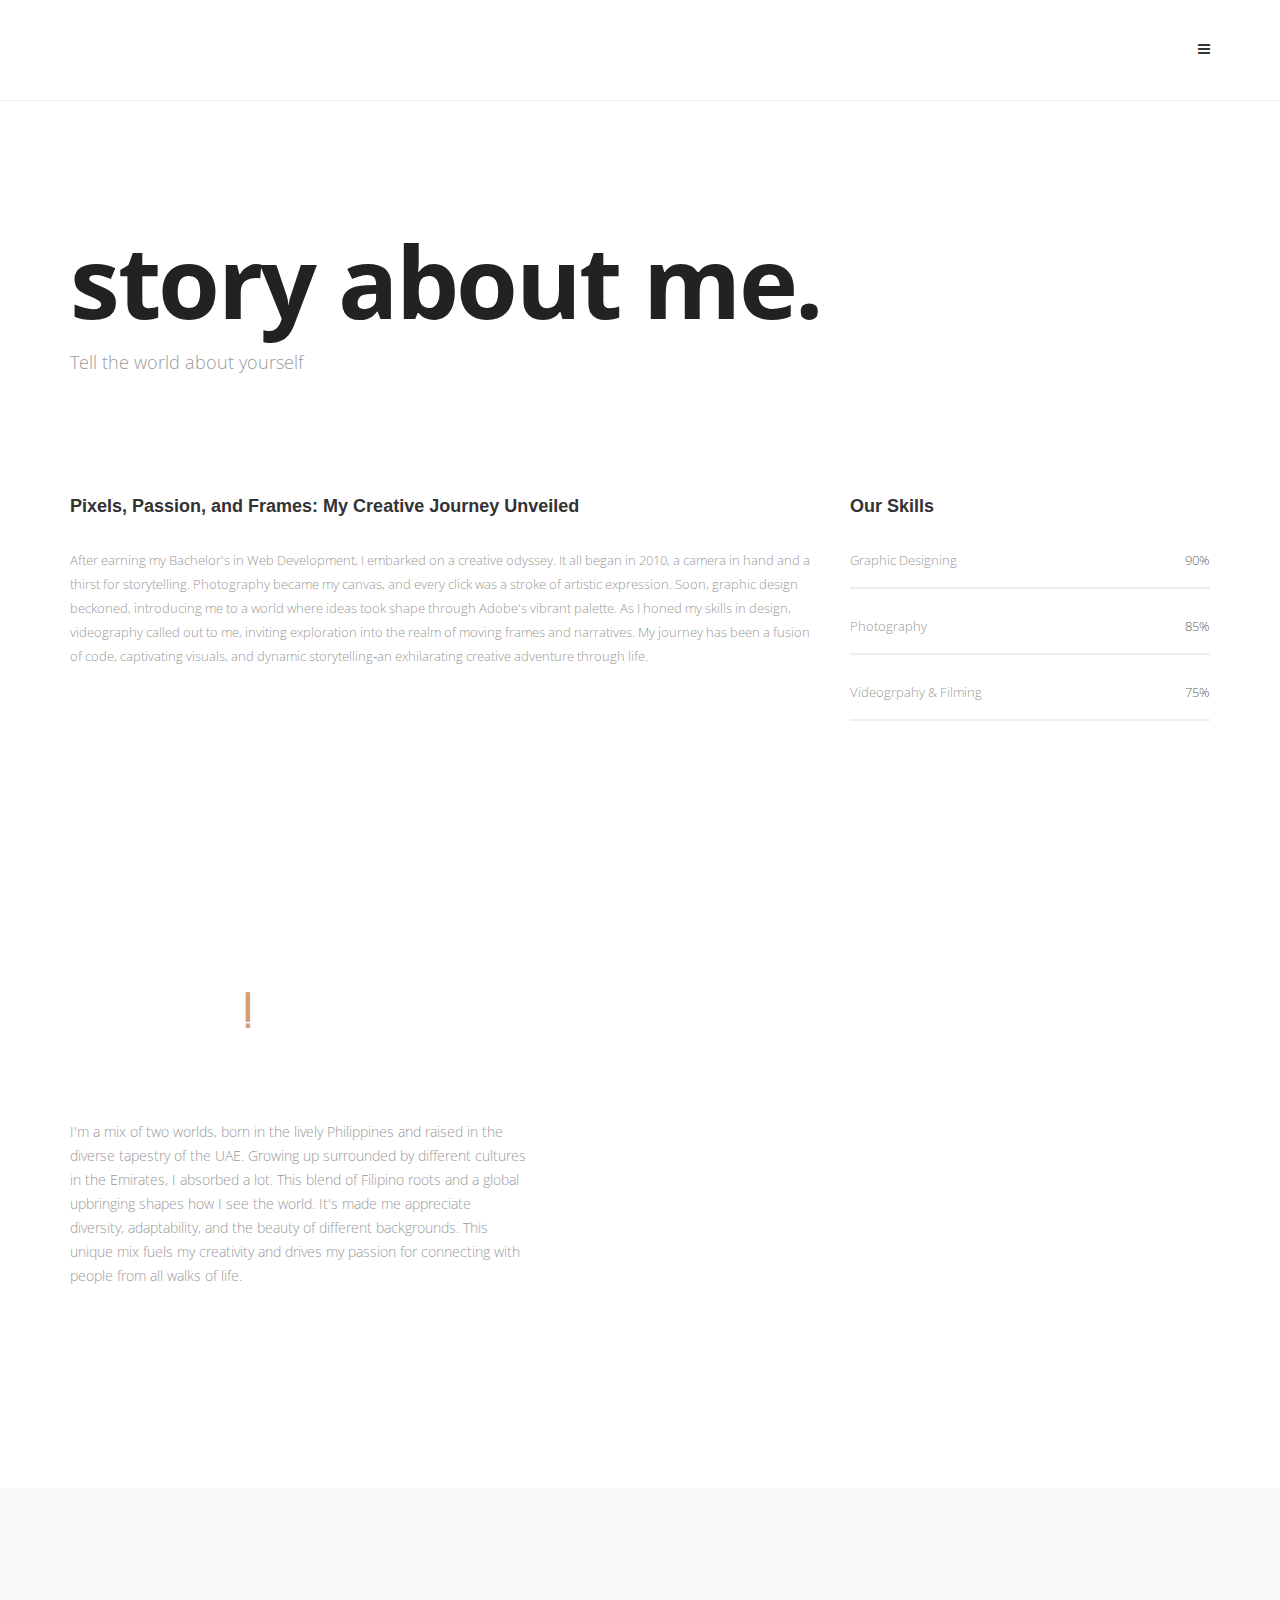
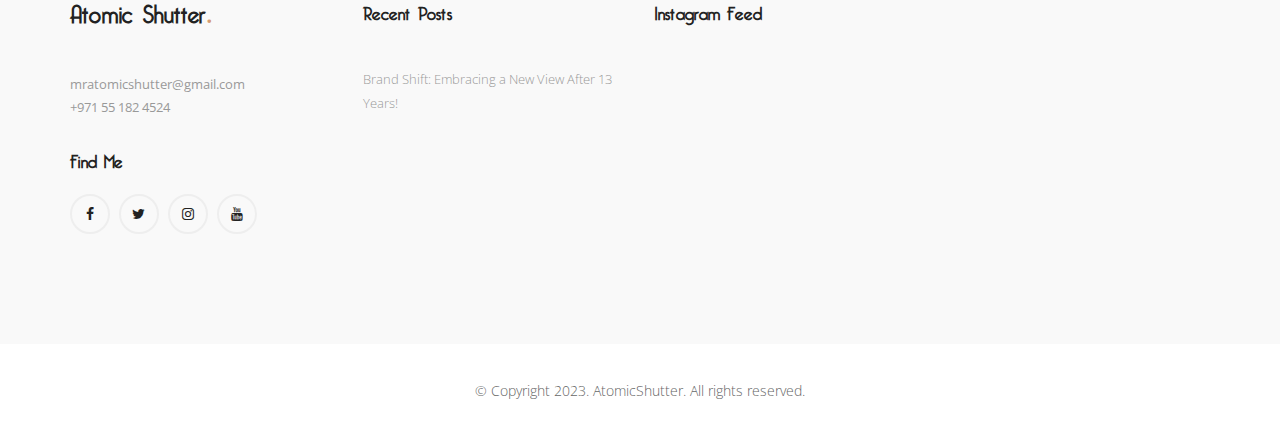
==== about.html @ 947e1072 "Add files via upload" ====
<!doctype html>


<html lang="en" class="no-js">
	<head>
		<title>Atomic Shutter | About Me | Portfolio</title>
	
		<meta charset="utf-8">
	
		<meta http-equiv="X-UA-Compatible" content="IE=edge">
		<meta name="viewport" content="width=device-width, initial-scale=1, maximum-scale=1">
	
		<link href="https://fonts.googleapis.com/css?family=Merriweather:300,300i,400,400i,700,700i,900,900i|Poppins:300,400,500,600,700" rel="stylesheet">
		
		<link rel="preconnect" href="https://fonts.googleapis.com">
		<link rel="preconnect" href="https://fonts.gstatic.com" crossorigin>
		<link href="https://fonts.googleapis.com/css2?family=Open+Sans:ital,wght@0,300;0,400;0,500;0,600;0,700;0,800;1,300;1,400;1,500;1,600;1,700;1,800&display=swap" rel="stylesheet">
	
		<link rel="stylesheet" type="text/css" href="css/bootstrap.min.css" media="screen">
		<link rel="stylesheet" type="text/css" href="css/magnific-popup.css" media="screen">
		<link rel="stylesheet" type="text/css" href="css/font-awesome.min.css" media="screen">
		<link rel="stylesheet" type="text/css" href="css/elegant-icons.css" media="screen">
		<link rel="stylesheet" type="text/css" href="css/font-bellerose.css" media="screen">
		<!-- REVOLUTION STYLE SHEETS -->
		<link rel="stylesheet" type="text/css" href="css/settings.css">
		<!-- REVOLUTION LAYERS STYLES -->
		<link rel="stylesheet" type="text/css" href="css/layers.css">
		<!-- REVOLUTION NAVIGATION STYLES -->
		<link rel="stylesheet" type="text/css" href="css/navigation.css">
		<link rel="stylesheet" type="text/css" href="css/style.css" media="screen">
	
	
		<link rel="icon" type="image/x-icon" href="images/favicon.ico">
	
</head>
<body>

	<!-- Container -->
	<div id="container">
		<!-- Header
		    ================================================== -->
			<header class="clearfix trans">
				<nav class="navbar navbar-default navbar-fixed-top" role="navigation">
					<div class="container">
						<!-- Brand and toggle get grouped for better mobile display -->
						<div class="navbar-header">
							<button type="button" class="navbar-toggle collapsed" data-toggle="collapse" data-target="#bs-example-navbar-collapse-1">
								<span class="sr-only">Toggle navigation</span>
								<span class="icon-bar"></span>
								<span class="icon-bar"></span>
								<span class="icon-bar"></span>
							</button>
							<a class="navbar-brand" href="index.html"><img src="images/atomic_shutter_logo.png" alt="" style="width: 50px;"></a>
						</div>
	
						<!-- Collect the nav links, forms, and other content for toggling -->
						<div class="collapse navbar-collapse" id="bs-example-navbar-collapse-1">
							<ul class="nav navbar-nav navbar-right navigate-section">
								<li class="drop"><a class="active" href="index.html">Home</a></li>
								<li><a href="about.html">About</a></li>
								<li><a href="portfolio.html">Portfolio</a></li>
								<li><a href="vlog.html">Vlog</a></li>
								<li><a href="contact.html">Contact</a></li>
								<li><a class="open-menu" href="#"><i class="fa fa-bars" aria-hidden="true"></i></a></li>
							</ul>
						</div><!-- /.navbar-collapse -->
					</div><!-- /.container-fluid -->
				</nav>
			</header>
			<!-- End Header -->    

		<!-- banner-page-section 
			================================================== -->
		<section class="banner-page-section">
			<div class="container">
				<h1>story about me<span>.</span></h1>
				<p>Tell the world about yourself</p>
			</div>
		</section>
		<!-- End banner-page-section -->

		<!-- about-us-section 
			================================================== -->
		<section class="about-us-section">
			<div class="container">
				<div class="about-us-box">
					<div class="row">
						<div class="col-md-8">
							<div class="about-us-post">
								<h2>Pixels, Passion, and Frames: My Creative Journey Unveiled</h2>
								<p>After earning my Bachelor's in Web Development, I embarked on a creative odyssey. It all began in 2010, a camera in hand and a thirst for storytelling. Photography became my canvas, and every click was a stroke of artistic expression. Soon, graphic design beckoned, introducing me to a world where ideas took shape through Adobe's vibrant palette. As I honed my skills in design, videography called out to me, inviting exploration into the realm of moving frames and narratives. My journey has been a fusion of code, captivating visuals, and dynamic storytelling&dash;an exhilarating creative adventure through life.</p>
							</div>
						</div>
						
						<div class="col-md-4">
							<div class="about-us-post">
								<h2>Our Skills</h2>
								<div class="skills-box">
									<div class="skills-progress">
										<p>Graphic Designing<span>90%</span></p>
										<div class="meter nostrips">
											<p style="width: 90%"></p>
										</div>
										<p>Photography <span>85%</span></p>
										<div class="meter nostrips">
											<p style="width: 85%"></p>
										</div>
										<p>Videogrpahy & Filming <span>75%</span></p>
										<div class="meter nostrips">
											<p style="width: 75%"></p>
										</div>
									</div>
								</div>
							</div>
						</div>
					</div>
				</div>
			</div>
		</section>
		<!-- End about-us section -->

		<!-- team-section 
			================================================== -->
		<section class="team-section">
			<div class="container">
				<div class="row">

				<div class="title-section white-style col-md-5">
							<h1><u>Hey there<span>!</span></u></h1>
							<h2 style="font-family: 'Open Sans', sans-serif; color:white; font-weight: 400;">Jan Sanchez here</h2>
							<br>
							<p>I'm a mix of two worlds, born in the lively Philippines and raised in the diverse tapestry of the UAE. Growing up surrounded by different cultures in the Emirates, I absorbed a lot. This blend of Filipino roots and a global upbringing shapes how I see the world. It's made me appreciate diversity, adaptability, and the beauty of different backgrounds. This unique mix fuels my creativity and drives my passion for connecting with people from all walks of life.</p>
				</div>

				<div class="team-box col-md-5">
					<div class="row">
					
						
							<div class="team-post">
								<div class="inner-team-post">
									<div class="image-hover">
										<img src="upload/team/team1.jpg" alt="">
									</div>
									
									<ul class="social-icons">
										<li><a class="facebook" href="#"><i class="fa fa-facebook"></i></a></li>
										<li><a class="twitter" href="#"><i class="fa fa-twitter"></i></a></li>
										<li><a class="google" href="#"><i class="fa fa-google-plus"></i></a></li>
										<li><a class="linkedin" href="#"><i class="fa fa-linkedin"></i></a></li>
										<li><a class="pinterest" href="#"><i class="fa fa-pinterest"></i></a></li>
									</ul>
								</div>
							</div>
						
					</div>
				</div>

			</div>

			</div>
		</section>
		<!-- End team section -->

		<!-- clients-section 
			================================================== -->

			<!--
		<section class="clients-section">
			<div class="container">
				<div class="title-section">
					<div class="row">
						<div class="col-md-5">
							<h1>Clients<span>.</span></h1>
							<p>Praesent elementum hendrerit tortor. Sed semper lorem at felis. Vestibulum volutpat, lacus a ultrices sagittis, mi neque euismod dui, eu pulvinar nunc sapien ornare nisl. </p>
						</div>
					</div>
				</div>
				<div class="clients-box">
					<ul class="client-list">
						<li><a href="#"><img src="images/clients/1.png" alt=""></a></li>
						<li><a href="#"><img src="images/clients/2.png" alt=""></a></li>
						<li><a href="#"><img src="images/clients/3.png" alt=""></a></li>
						<li><a href="#"><img src="images/clients/4.png" alt=""></a></li>
						<li><a href="#"><img src="images/clients/5.png" alt=""></a></li>
						<li><a href="#"><img src="images/clients/6.png" alt=""></a></li>
						<li><a href="#"><img src="images/clients/1.png" alt=""></a></li>
						<li><a href="#"><img src="images/clients/2.png" alt=""></a></li>
					</ul>
				</div>
			</div>
		</section>
		-->
		<!-- End clients section -->

		<!-- footer 
			================================================== -->
			<footer>
				<div class="up-footer">
					<div class="container">
						<div class="row">
	
							<div class="col-md-3 col-sm-6">
								<div class="footer-widget text-widget">
									<h1>Atomic Shutter<span>.</span></h1>
									<span>mratomicshutter@gmail.com</span>
									<span>+971 55 182 4524</span>
								</div>
								<div class="footer-widget social-widget">
									<h2>Find Me</h2>
									<ul class="social-icons">
										<li><a class="facebook" href="https://www.facebook.com/atomicshutter/"><i class="fa fa-facebook" style="line-height: 36px;"></i></a></li>
										<li><a class="twitter" href="https://twitter.com/MrAtomicShutter"><i class="fa fa-twitter"style="line-height: 36px;"></i></a></li>
										<li><a class="instagram" href="https://www.instagram.com/atomicshutter/"><i class="fa fa-instagram"style="line-height: 36px;"></i></a></li>
										<li><a class="youtube" href="https://www.youtube.com/channel/UCDG9Tj3ZlCITmG3c51mTjjw"><i class="fa fa-youtube"style="line-height: 36px;"></i></a></li>
									</ul>
								</div>
							</div>
	
							<div class="col-md-3 col-sm-6">
								<div class="footer-widget posts-widget">
									<h2>Recent Posts</h2>
									<ul class="latest-posts">
										<li>
											<h2><a href="vlog/first-post.html">Brand Shift: Embracing a New View After 13 Years!</a></h2>
										</li>
										<!--
										<li>
											<h2><a href="single-post.html">Quisque volutpat mattis eros. Nullam malesuada erat ut turpis.  </a></h2>
											<a href="#">2 comment</a>
										</li>
										<li>
											<h2><a href="single-post.html">Suspendisse urna nibh, viverra non, semper suscipit, posuere a, pede.</a></h2>
											<a href="#">13 comment</a>
										</li>
										-->
									</ul>
								</div>
							</div>
	
							<div class="col-md-3 col-sm-6">
								<div class="footer-widget instagram-widget">
									<h2>Instagram Feed</h2>
									<ul class="instagram-list">
										<li><a href="https://www.instagram.com/p/CxFAKINrpOZ/?utm_source=ig_web_copy_link&igshid=MzRlODBiNWFlZA=="><img src="images/instafeed/burger1.jpg" alt=""></a></li>
										<li><a href="https://www.instagram.com/p/CxE_3STLYu8/?utm_source=ig_web_copy_link&igshid=MzRlODBiNWFlZA=="><img src="images/instafeed/burger2.jpg" alt=""></a></li>
										<li><a href="https://www.instagram.com/p/CxE_scTrE0G/?utm_source=ig_web_copy_link&igshid=MzRlODBiNWFlZA=="><img src="images/instafeed/burger3.jpg" alt=""></a></li>
										<li><a href="https://www.instagram.com/p/Crzz4eIPumo/?utm_source=ig_web_copy_link&igshid=MzRlODBiNWFlZA=="><img src="images/instafeed/building1.jpg" alt=""></a></li>
										<li><a href="https://www.instagram.com/p/Crz3UnqtJ-W/?utm_source=ig_web_copy_link&igshid=MzRlODBiNWFlZA=="><img src="images/instafeed/building2.jpg" alt=""></a></li>
										<li><a href="https://www.instagram.com/p/CrzwdZJLq6I/?utm_source=ig_web_copy_link&igshid=MzRlODBiNWFlZA=="><img src="images/instafeed/building3.jpg" alt=""></a></li>
									</ul>
								</div>
							</div>
	
							
	
						</div>
					</div>
				</div>
	
				<p class="copyright">
					&copy; Copyright 2023. AtomicShutter. All rights reserved.
				</p>
			</footer>
			<!-- End footer -->

	</div>
	<!-- End Container -->

	
	<script type="text/javascript" src="js/jquery.min.js"></script>
	<script type="text/javascript" src="js/jquery.migrate.js"></script>
	<script type="text/javascript" src="js/jquery.appear.js"></script>
	<script type="text/javascript" src="js/jquery.countTo.js"></script>
	<script type="text/javascript" src="js/bootstrap.min.js"></script>
	<script type="text/javascript" src="js/jquery.imagesloaded.min.js"></script>
  	<script type="text/javascript" src="js/jquery.isotope.min.js"></script>
	<script type="text/javascript" src="js/retina-1.1.0.min.js"></script>
	<script type="text/javascript" src="js/script.js"></script>

	
</body>
</html>
---- css/elegant-icons.css ----
@font-face {
	font-family: 'ElegantIcons';
	src:url('fonts/ElegantIcons.eot');
	src:url('fonts/ElegantIcons.eot?#iefix') format('embedded-opentype'),
		url('fonts/ElegantIcons.woff') format('woff'),
		url('fonts/ElegantIcons.ttf') format('truetype'),
		url('fonts/ElegantIcons.svg#ElegantIcons') format('svg');
	font-weight: normal;
	font-style: normal;
}

/* Use the following CSS code if you want to use data attributes for inserting your icons */
[data-icon]:before {
	font-family: 'ElegantIcons';
	content: attr(data-icon);
	speak: none;
	font-weight: normal;
	font-variant: normal;
	text-transform: none;
	line-height: 1;
	-webkit-font-smoothing: antialiased;
	-moz-osx-font-smoothing: grayscale;
}

/* Use the following CSS code if you want to have a class per icon */
/*
Instead of a list of all class selectors,
you can use the generic selector below, but it's slower:
[class*="your-class-prefix"] {
*/
.arrow_up, .arrow_down, .arrow_left, .arrow_right, .arrow_left-up, .arrow_right-up, .arrow_right-down, .arrow_left-down, .arrow-up-down, .arrow_up-down_alt, .arrow_left-right_alt, .arrow_left-right, .arrow_expand_alt2, .arrow_expand_alt, .arrow_condense, .arrow_expand, .arrow_move, .arrow_carrot-up, .arrow_carrot-down, .arrow_carrot-left, .arrow_carrot-right, .arrow_carrot-2up, .arrow_carrot-2down, .arrow_carrot-2left, .arrow_carrot-2right, .arrow_carrot-up_alt2, .arrow_carrot-down_alt2, .arrow_carrot-left_alt2, .arrow_carrot-right_alt2, .arrow_carrot-2up_alt2, .arrow_carrot-2down_alt2, .arrow_carrot-2left_alt2, .arrow_carrot-2right_alt2, .arrow_triangle-up, .arrow_triangle-down, .arrow_triangle-left, .arrow_triangle-right, .arrow_triangle-up_alt2, .arrow_triangle-down_alt2, .arrow_triangle-left_alt2, .arrow_triangle-right_alt2, .arrow_back, .icon_minus-06, .icon_plus, .icon_close, .icon_check, .icon_minus_alt2, .icon_plus_alt2, .icon_close_alt2, .icon_check_alt2, .icon_zoom-out_alt, .icon_zoom-in_alt, .icon_search, .icon_box-empty, .icon_box-selected, .icon_minus-box, .icon_plus-box, .icon_box-checked, .icon_circle-empty, .icon_circle-slelected, .icon_stop_alt2, .icon_stop, .icon_pause_alt2, .icon_pause, .icon_menu, .icon_menu-square_alt2, .icon_menu-circle_alt2, .icon_ul, .icon_ol, .icon_adjust-horiz, .icon_adjust-vert, .icon_document_alt, .icon_documents_alt, .icon_pencil, .icon_pencil-edit_alt, .icon_pencil-edit, .icon_folder-alt, .icon_folder-open_alt, .icon_folder-add_alt, .icon_info_alt, .icon_error-oct_alt, .icon_error-circle_alt, .icon_error-triangle_alt, .icon_question_alt2, .icon_question, .icon_comment_alt, .icon_chat_alt, .icon_vol-mute_alt, .icon_volume-low_alt, .icon_volume-high_alt, .icon_quotations, .icon_quotations_alt2, .icon_clock_alt, .icon_lock_alt, .icon_lock-open_alt, .icon_key_alt, .icon_cloud_alt, .icon_cloud-upload_alt, .icon_cloud-download_alt, .icon_image, .icon_images, .icon_lightbulb_alt, .icon_gift_alt, .icon_house_alt, .icon_genius, .icon_mobile, .icon_tablet, .icon_laptop, .icon_desktop, .icon_camera_alt, .icon_mail_alt, .icon_cone_alt, .icon_ribbon_alt, .icon_bag_alt, .icon_creditcard, .icon_cart_alt, .icon_paperclip, .icon_tag_alt, .icon_tags_alt, .icon_trash_alt, .icon_cursor_alt, .icon_mic_alt, .icon_compass_alt, .icon_pin_alt, .icon_pushpin_alt, .icon_map_alt, .icon_drawer_alt, .icon_toolbox_alt, .icon_book_alt, .icon_calendar, .icon_film, .icon_table, .icon_contacts_alt, .icon_headphones, .icon_lifesaver, .icon_piechart, .icon_refresh, .icon_link_alt, .icon_link, .icon_loading, .icon_blocked, .icon_archive_alt, .icon_heart_alt, .icon_star_alt, .icon_star-half_alt, .icon_star, .icon_star-half, .icon_tools, .icon_tool, .icon_cog, .icon_cogs, .arrow_up_alt, .arrow_down_alt, .arrow_left_alt, .arrow_right_alt, .arrow_left-up_alt, .arrow_right-up_alt, .arrow_right-down_alt, .arrow_left-down_alt, .arrow_condense_alt, .arrow_expand_alt3, .arrow_carrot_up_alt, .arrow_carrot-down_alt, .arrow_carrot-left_alt, .arrow_carrot-right_alt, .arrow_carrot-2up_alt, .arrow_carrot-2dwnn_alt, .arrow_carrot-2left_alt, .arrow_carrot-2right_alt, .arrow_triangle-up_alt, .arrow_triangle-down_alt, .arrow_triangle-left_alt, .arrow_triangle-right_alt, .icon_minus_alt, .icon_plus_alt, .icon_close_alt, .icon_check_alt, .icon_zoom-out, .icon_zoom-in, .icon_stop_alt, .icon_menu-square_alt, .icon_menu-circle_alt, .icon_document, .icon_documents, .icon_pencil_alt, .icon_folder, .icon_folder-open, .icon_folder-add, .icon_folder_upload, .icon_folder_download, .icon_info, .icon_error-circle, .icon_error-oct, .icon_error-triangle, .icon_question_alt, .icon_comment, .icon_chat, .icon_vol-mute, .icon_volume-low, .icon_volume-high, .icon_quotations_alt, .icon_clock, .icon_lock, .icon_lock-open, .icon_key, .icon_cloud, .icon_cloud-upload, .icon_cloud-download, .icon_lightbulb, .icon_gift, .icon_house, .icon_camera, .icon_mail, .icon_cone, .icon_ribbon, .icon_bag, .icon_cart, .icon_tag, .icon_tags, .icon_trash, .icon_cursor, .icon_mic, .icon_compass, .icon_pin, .icon_pushpin, .icon_map, .icon_drawer, .icon_toolbox, .icon_book, .icon_contacts, .icon_archive, .icon_heart, .icon_profile, .icon_group, .icon_grid-2x2, .icon_grid-3x3, .icon_music, .icon_pause_alt, .icon_phone, .icon_upload, .icon_download, .social_facebook, .social_twitter, .social_pinterest, .social_googleplus, .social_tumblr, .social_tumbleupon, .social_wordpress, .social_instagram, .social_dribbble, .social_vimeo, .social_linkedin, .social_rss, .social_deviantart, .social_share, .social_myspace, .social_skype, .social_youtube, .social_picassa, .social_googledrive, .social_flickr, .social_blogger, .social_spotify, .social_delicious, .social_facebook_circle, .social_twitter_circle, .social_pinterest_circle, .social_googleplus_circle, .social_tumblr_circle, .social_stumbleupon_circle, .social_wordpress_circle, .social_instagram_circle, .social_dribbble_circle, .social_vimeo_circle, .social_linkedin_circle, .social_rss_circle, .social_deviantart_circle, .social_share_circle, .social_myspace_circle, .social_skype_circle, .social_youtube_circle, .social_picassa_circle, .social_googledrive_alt2, .social_flickr_circle, .social_blogger_circle, .social_spotify_circle, .social_delicious_circle, .social_facebook_square, .social_twitter_square, .social_pinterest_square, .social_googleplus_square, .social_tumblr_square, .social_stumbleupon_square, .social_wordpress_square, .social_instagram_square, .social_dribbble_square, .social_vimeo_square, .social_linkedin_square, .social_rss_square, .social_deviantart_square, .social_share_square, .social_myspace_square, .social_skype_square, .social_youtube_square, .social_picassa_square, .social_googledrive_square, .social_flickr_square, .social_blogger_square, .social_spotify_square, .social_delicious_square, .icon_printer, .icon_calulator, .icon_building, .icon_floppy, .icon_drive, .icon_search-2, .icon_id, .icon_id-2, .icon_puzzle, .icon_like, .icon_dislike, .icon_mug, .icon_currency, .icon_wallet, .icon_pens, .icon_easel, .icon_flowchart, .icon_datareport, .icon_briefcase, .icon_shield, .icon_percent, .icon_globe, .icon_globe-2, .icon_target, .icon_hourglass, .icon_balance, .icon_rook, .icon_printer-alt, .icon_calculator_alt, .icon_building_alt, .icon_floppy_alt, .icon_drive_alt, .icon_search_alt, .icon_id_alt, .icon_id-2_alt, .icon_puzzle_alt, .icon_like_alt, .icon_dislike_alt, .icon_mug_alt, .icon_currency_alt, .icon_wallet_alt, .icon_pens_alt, .icon_easel_alt, .icon_flowchart_alt, .icon_datareport_alt, .icon_briefcase_alt, .icon_shield_alt, .icon_percent_alt, .icon_globe_alt, .icon_clipboard {
	font-family: 'ElegantIcons';
	speak: none;
	font-style: normal;
	font-weight: normal;
	font-variant: normal;
	text-transform: none;
	line-height: 1;
	-webkit-font-smoothing: antialiased;
}
.arrow_up:before {
	content: "\21";
}
.arrow_down:before {
	content: "\22";
}
.arrow_left:before {
	content: "\23";
}
.arrow_right:before {
	content: "\24";
}
.arrow_left-up:before {
	content: "\25";
}
.arrow_right-up:before {
	content: "\26";
}
.arrow_right-down:before {
	content: "\27";
}
.arrow_left-down:before {
	content: "\28";
}
.arrow-up-down:before {
	content: "\29";
}
.arrow_up-down_alt:before {
	content: "\2a";
}
.arrow_left-right_alt:before {
	content: "\2b";
}
.arrow_left-right:before {
	content: "\2c";
}
.arrow_expand_alt2:before {
	content: "\2d";
}
.arrow_expand_alt:before {
	content: "\2e";
}
.arrow_condense:before {
	content: "\2f";
}
.arrow_expand:before {
	content: "\30";
}
.arrow_move:before {
	content: "\31";
}
.arrow_carrot-up:before {
	content: "\32";
}
.arrow_carrot-down:before {
	content: "\33";
}
.arrow_carrot-left:before {
	content: "\34";
}
.arrow_carrot-right:before {
	content: "\35";
}
.arrow_carrot-2up:before {
	content: "\36";
}
.arrow_carrot-2down:before {
	content: "\37";
}
.arrow_carrot-2left:before {
	content: "\38";
}
.arrow_carrot-2right:before {
	content: "\39";
}
.arrow_carrot-up_alt2:before {
	content: "\3a";
}
.arrow_carrot-down_alt2:before {
	content: "\3b";
}
.arrow_carrot-left_alt2:before {
	content: "\3c";
}
.arrow_carrot-right_alt2:before {
	content: "\3d";
}
.arrow_carrot-2up_alt2:before {
	content: "\3e";
}
.arrow_carrot-2down_alt2:before {
	content: "\3f";
}
.arrow_carrot-2left_alt2:before {
	content: "\40";
}
.arrow_carrot-2right_alt2:before {
	content: "\41";
}
.arrow_triangle-up:before {
	content: "\42";
}
.arrow_triangle-down:before {
	content: "\43";
}
.arrow_triangle-left:before {
	content: "\44";
}
.arrow_triangle-right:before {
	content: "\45";
}
.arrow_triangle-up_alt2:before {
	content: "\46";
}
.arrow_triangle-down_alt2:before {
	content: "\47";
}
.arrow_triangle-left_alt2:before {
	content: "\48";
}
.arrow_triangle-right_alt2:before {
	content: "\49";
}
.arrow_back:before {
	content: "\4a";
}
.icon_minus-06:before {
	content: "\4b";
}
.icon_plus:before {
	content: "\4c";
}
.icon_close:before {
	content: "\4d";
}
.icon_check:before {
	content: "\4e";
}
.icon_minus_alt2:before {
	content: "\4f";
}
.icon_plus_alt2:before {
	content: "\50";
}
.icon_close_alt2:before {
	content: "\51";
}
.icon_check_alt2:before {
	content: "\52";
}
.icon_zoom-out_alt:before {
	content: "\53";
}
.icon_zoom-in_alt:before {
	content: "\54";
}
.icon_search:before {
	content: "\55";
}
.icon_box-empty:before {
	content: "\56";
}
.icon_box-selected:before {
	content: "\57";
}
.icon_minus-box:before {
	content: "\58";
}
.icon_plus-box:before {
	content: "\59";
}
.icon_box-checked:before {
	content: "\5a";
}
.icon_circle-empty:before {
	content: "\5b";
}
.icon_circle-slelected:before {
	content: "\5c";
}
.icon_stop_alt2:before {
	content: "\5d";
}
.icon_stop:before {
	content: "\5e";
}
.icon_pause_alt2:before {
	content: "\5f";
}
.icon_pause:before {
	content: "\60";
}
.icon_menu:before {
	content: "\61";
}
.icon_menu-square_alt2:before {
	content: "\62";
}
.icon_menu-circle_alt2:before {
	content: "\63";
}
.icon_ul:before {
	content: "\64";
}
.icon_ol:before {
	content: "\65";
}
.icon_adjust-horiz:before {
	content: "\66";
}
.icon_adjust-vert:before {
	content: "\67";
}
.icon_document_alt:before {
	content: "\68";
}
.icon_documents_alt:before {
	content: "\69";
}
.icon_pencil:before {
	content: "\6a";
}
.icon_pencil-edit_alt:before {
	content: "\6b";
}
.icon_pencil-edit:before {
	content: "\6c";
}
.icon_folder-alt:before {
	content: "\6d";
}
.icon_folder-open_alt:before {
	content: "\6e";
}
.icon_folder-add_alt:before {
	content: "\6f";
}
.icon_info_alt:before {
	content: "\70";
}
.icon_error-oct_alt:before {
	content: "\71";
}
.icon_error-circle_alt:before {
	content: "\72";
}
.icon_error-triangle_alt:before {
	content: "\73";
}
.icon_question_alt2:before {
	content: "\74";
}
.icon_question:before {
	content: "\75";
}
.icon_comment_alt:before {
	content: "\76";
}
.icon_chat_alt:before {
	content: "\77";
}
.icon_vol-mute_alt:before {
	content: "\78";
}
.icon_volume-low_alt:before {
	content: "\79";
}
.icon_volume-high_alt:before {
	content: "\7a";
}
.icon_quotations:before {
	content: "\7b";
}
.icon_quotations_alt2:before {
	content: "\7c";
}
.icon_clock_alt:before {
	content: "\7d";
}
.icon_lock_alt:before {
	content: "\7e";
}
.icon_lock-open_alt:before {
	content: "\e000";
}
.icon_key_alt:before {
	content: "\e001";
}
.icon_cloud_alt:before {
	content: "\e002";
}
.icon_cloud-upload_alt:before {
	content: "\e003";
}
.icon_cloud-download_alt:before {
	content: "\e004";
}
.icon_image:before {
	content: "\e005";
}
.icon_images:before {
	content: "\e006";
}
.icon_lightbulb_alt:before {
	content: "\e007";
}
.icon_gift_alt:before {
	content: "\e008";
}
.icon_house_alt:before {
	content: "\e009";
}
.icon_genius:before {
	content: "\e00a";
}
.icon_mobile:before {
	content: "\e00b";
}
.icon_tablet:before {
	content: "\e00c";
}
.icon_laptop:before {
	content: "\e00d";
}
.icon_desktop:before {
	content: "\e00e";
}
.icon_camera_alt:before {
	content: "\e00f";
}
.icon_mail_alt:before {
	content: "\e010";
}
.icon_cone_alt:before {
	content: "\e011";
}
.icon_ribbon_alt:before {
	content: "\e012";
}
.icon_bag_alt:before {
	content: "\e013";
}
.icon_creditcard:before {
	content: "\e014";
}
.icon_cart_alt:before {
	content: "\e015";
}
.icon_paperclip:before {
	content: "\e016";
}
.icon_tag_alt:before {
	content: "\e017";
}
.icon_tags_alt:before {
	content: "\e018";
}
.icon_trash_alt:before {
	content: "\e019";
}
.icon_cursor_alt:before {
	content: "\e01a";
}
.icon_mic_alt:before {
	content: "\e01b";
}
.icon_compass_alt:before {
	content: "\e01c";
}
.icon_pin_alt:before {
	content: "\e01d";
}
.icon_pushpin_alt:before {
	content: "\e01e";
}
.icon_map_alt:before {
	content: "\e01f";
}
.icon_drawer_alt:before {
	content: "\e020";
}
.icon_toolbox_alt:before {
	content: "\e021";
}
.icon_book_alt:before {
	content: "\e022";
}
.icon_calendar:before {
	content: "\e023";
}
.icon_film:before {
	content: "\e024";
}
.icon_table:before {
	content: "\e025";
}
.icon_contacts_alt:before {
	content: "\e026";
}
.icon_headphones:before {
	content: "\e027";
}
.icon_lifesaver:before {
	content: "\e028";
}
.icon_piechart:before {
	content: "\e029";
}
.icon_refresh:before {
	content: "\e02a";
}
.icon_link_alt:before {
	content: "\e02b";
}
.icon_link:before {
	content: "\e02c";
}
.icon_loading:before {
	content: "\e02d";
}
.icon_blocked:before {
	content: "\e02e";
}
.icon_archive_alt:before {
	content: "\e02f";
}
.icon_heart_alt:before {
	content: "\e030";
}
.icon_star_alt:before {
	content: "\e031";
}
.icon_star-half_alt:before {
	content: "\e032";
}
.icon_star:before {
	content: "\e033";
}
.icon_star-half:before {
	content: "\e034";
}
.icon_tools:before {
	content: "\e035";
}
.icon_tool:before {
	content: "\e036";
}
.icon_cog:before {
	content: "\e037";
}
.icon_cogs:before {
	content: "\e038";
}
.arrow_up_alt:before {
	content: "\e039";
}
.arrow_down_alt:before {
	content: "\e03a";
}
.arrow_left_alt:before {
	content: "\e03b";
}
.arrow_right_alt:before {
	content: "\e03c";
}
.arrow_left-up_alt:before {
	content: "\e03d";
}
.arrow_right-up_alt:before {
	content: "\e03e";
}
.arrow_right-down_alt:before {
	content: "\e03f";
}
.arrow_left-down_alt:before {
	content: "\e040";
}
.arrow_condense_alt:before {
	content: "\e041";
}
.arrow_expand_alt3:before {
	content: "\e042";
}
.arrow_carrot_up_alt:before {
	content: "\e043";
}
.arrow_carrot-down_alt:before {
	content: "\e044";
}
.arrow_carrot-left_alt:before {
	content: "\e045";
}
.arrow_carrot-right_alt:before {
	content: "\e046";
}
.arrow_carrot-2up_alt:before {
	content: "\e047";
}
.arrow_carrot-2dwnn_alt:before {
	content: "\e048";
}
.arrow_carrot-2left_alt:before {
	content: "\e049";
}
.arrow_carrot-2right_alt:before {
	content: "\e04a";
}
.arrow_triangle-up_alt:before {
	content: "\e04b";
}
.arrow_triangle-down_alt:before {
	content: "\e04c";
}
.arrow_triangle-left_alt:before {
	content: "\e04d";
}
.arrow_triangle-right_alt:before {
	content: "\e04e";
}
.icon_minus_alt:before {
	content: "\e04f";
}
.icon_plus_alt:before {
	content: "\e050";
}
.icon_close_alt:before {
	content: "\e051";
}
.icon_check_alt:before {
	content: "\e052";
}
.icon_zoom-out:before {
	content: "\e053";
}
.icon_zoom-in:before {
	content: "\e054";
}
.icon_stop_alt:before {
	content: "\e055";
}
.icon_menu-square_alt:before {
	content: "\e056";
}
.icon_menu-circle_alt:before {
	content: "\e057";
}
.icon_document:before {
	content: "\e058";
}
.icon_documents:before {
	content: "\e059";
}
.icon_pencil_alt:before {
	content: "\e05a";
}
.icon_folder:before {
	content: "\e05b";
}
.icon_folder-open:before {
	content: "\e05c";
}
.icon_folder-add:before {
	content: "\e05d";
}
.icon_folder_upload:before {
	content: "\e05e";
}
.icon_folder_download:before {
	content: "\e05f";
}
.icon_info:before {
	content: "\e060";
}
.icon_error-circle:before {
	content: "\e061";
}
.icon_error-oct:before {
	content: "\e062";
}
.icon_error-triangle:before {
	content: "\e063";
}
.icon_question_alt:before {
	content: "\e064";
}
.icon_comment:before {
	content: "\e065";
}
.icon_chat:before {
	content: "\e066";
}
.icon_vol-mute:before {
	content: "\e067";
}
.icon_volume-low:before {
	content: "\e068";
}
.icon_volume-high:before {
	content: "\e069";
}
.icon_quotations_alt:before {
	content: "\e06a";
}
.icon_clock:before {
	content: "\e06b";
}
.icon_lock:before {
	content: "\e06c";
}
.icon_lock-open:before {
	content: "\e06d";
}
.icon_key:before {
	content: "\e06e";
}
.icon_cloud:before {
	content: "\e06f";
}
.icon_cloud-upload:before {
	content: "\e070";
}
.icon_cloud-download:before {
	content: "\e071";
}
.icon_lightbulb:before {
	content: "\e072";
}
.icon_gift:before {
	content: "\e073";
}
.icon_house:before {
	content: "\e074";
}
.icon_camera:before {
	content: "\e075";
}
.icon_mail:before {
	content: "\e076";
}
.icon_cone:before {
	content: "\e077";
}
.icon_ribbon:before {
	content: "\e078";
}
.icon_bag:before {
	content: "\e079";
}
.icon_cart:before {
	content: "\e07a";
}
.icon_tag:before {
	content: "\e07b";
}
.icon_tags:before {
	content: "\e07c";
}
.icon_trash:before {
	content: "\e07d";
}
.icon_cursor:before {
	content: "\e07e";
}
.icon_mic:before {
	content: "\e07f";
}
.icon_compass:before {
	content: "\e080";
}
.icon_pin:before {
	content: "\e081";
}
.icon_pushpin:before {
	content: "\e082";
}
.icon_map:before {
	content: "\e083";
}
.icon_drawer:before {
	content: "\e084";
}
.icon_toolbox:before {
	content: "\e085";
}
.icon_book:before {
	content: "\e086";
}
.icon_contacts:before {
	content: "\e087";
}
.icon_archive:before {
	content: "\e088";
}
.icon_heart:before {
	content: "\e089";
}
.icon_profile:before {
	content: "\e08a";
}
.icon_group:before {
	content: "\e08b";
}
.icon_grid-2x2:before {
	content: "\e08c";
}
.icon_grid-3x3:before {
	content: "\e08d";
}
.icon_music:before {
	content: "\e08e";
}
.icon_pause_alt:before {
	content: "\e08f";
}
.icon_phone:before {
	content: "\e090";
}
.icon_upload:before {
	content: "\e091";
}
.icon_download:before {
	content: "\e092";
}
.social_facebook:before {
	content: "\e093";
}
.social_twitter:before {
	content: "\e094";
}
.social_pinterest:before {
	content: "\e095";
}
.social_googleplus:before {
	content: "\e096";
}
.social_tumblr:before {
	content: "\e097";
}
.social_tumbleupon:before {
	content: "\e098";
}
.social_wordpress:before {
	content: "\e099";
}
.social_instagram:before {
	content: "\e09a";
}
.social_dribbble:before {
	content: "\e09b";
}
.social_vimeo:before {
	content: "\e09c";
}
.social_linkedin:before {
	content: "\e09d";
}
.social_rss:before {
	content: "\e09e";
}
.social_deviantart:before {
	content: "\e09f";
}
.social_share:before {
	content: "\e0a0";
}
.social_myspace:before {
	content: "\e0a1";
}
.social_skype:before {
	content: "\e0a2";
}
.social_youtube:before {
	content: "\e0a3";
}
.social_picassa:before {
	content: "\e0a4";
}
.social_googledrive:before {
	content: "\e0a5";
}
.social_flickr:before {
	content: "\e0a6";
}
.social_blogger:before {
	content: "\e0a7";
}
.social_spotify:before {
	content: "\e0a8";
}
.social_delicious:before {
	content: "\e0a9";
}
.social_facebook_circle:before {
	content: "\e0aa";
}
.social_twitter_circle:before {
	content: "\e0ab";
}
.social_pinterest_circle:before {
	content: "\e0ac";
}
.social_googleplus_circle:before {
	content: "\e0ad";
}
.social_tumblr_circle:before {
	content: "\e0ae";
}
.social_stumbleupon_circle:before {
	content: "\e0af";
}
.social_wordpress_circle:before {
	content: "\e0b0";
}
.social_instagram_circle:before {
	content: "\e0b1";
}
.social_dribbble_circle:before {
	content: "\e0b2";
}
.social_vimeo_circle:before {
	content: "\e0b3";
}
.social_linkedin_circle:before {
	content: "\e0b4";
}
.social_rss_circle:before {
	content: "\e0b5";
}
.social_deviantart_circle:before {
	content: "\e0b6";
}
.social_share_circle:before {
	content: "\e0b7";
}
.social_myspace_circle:before {
	content: "\e0b8";
}
.social_skype_circle:before {
	content: "\e0b9";
}
.social_youtube_circle:before {
	content: "\e0ba";
}
.social_picassa_circle:before {
	content: "\e0bb";
}
.social_googledrive_alt2:before {
	content: "\e0bc";
}
.social_flickr_circle:before {
	content: "\e0bd";
}
.social_blogger_circle:before {
	content: "\e0be";
}
.social_spotify_circle:before {
	content: "\e0bf";
}
.social_delicious_circle:before {
	content: "\e0c0";
}
.social_facebook_square:before {
	content: "\e0c1";
}
.social_twitter_square:before {
	content: "\e0c2";
}
.social_pinterest_square:before {
	content: "\e0c3";
}
.social_googleplus_square:before {
	content: "\e0c4";
}
.social_tumblr_square:before {
	content: "\e0c5";
}
.social_stumbleupon_square:before {
	content: "\e0c6";
}
.social_wordpress_square:before {
	content: "\e0c7";
}
.social_instagram_square:before {
	content: "\e0c8";
}
.social_dribbble_square:before {
	content: "\e0c9";
}
.social_vimeo_square:before {
	content: "\e0ca";
}
.social_linkedin_square:before {
	content: "\e0cb";
}
.social_rss_square:before {
	content: "\e0cc";
}
.social_deviantart_square:before {
	content: "\e0cd";
}
.social_share_square:before {
	content: "\e0ce";
}
.social_myspace_square:before {
	content: "\e0cf";
}
.social_skype_square:before {
	content: "\e0d0";
}
.social_youtube_square:before {
	content: "\e0d1";
}
.social_picassa_square:before {
	content: "\e0d2";
}
.social_googledrive_square:before {
	content: "\e0d3";
}
.social_flickr_square:before {
	content: "\e0d4";
}
.social_blogger_square:before {
	content: "\e0d5";
}
.social_spotify_square:before {
	content: "\e0d6";
}
.social_delicious_square:before {
	content: "\e0d7";
}
.icon_printer:before {
	content: "\e103";
}
.icon_calulator:before {
	content: "\e0ee";
}
.icon_building:before {
	content: "\e0ef";
}
.icon_floppy:before {
	content: "\e0e8";
}
.icon_drive:before {
	content: "\e0ea";
}
.icon_search-2:before {
	content: "\e101";
}
.icon_id:before {
	content: "\e107";
}
.icon_id-2:before {
	content: "\e108";
}
.icon_puzzle:before {
	content: "\e102";
}
.icon_like:before {
	content: "\e106";
}
.icon_dislike:before {
	content: "\e0eb";
}
.icon_mug:before {
	content: "\e105";
}
.icon_currency:before {
	content: "\e0ed";
}
.icon_wallet:before {
	content: "\e100";
}
.icon_pens:before {
	content: "\e104";
}
.icon_easel:before {
	content: "\e0e9";
}
.icon_flowchart:before {
	content: "\e109";
}
.icon_datareport:before {
	content: "\e0ec";
}
.icon_briefcase:before {
	content: "\e0fe";
}
.icon_shield:before {
	content: "\e0f6";
}
.icon_percent:before {
	content: "\e0fb";
}
.icon_globe:before {
	content: "\e0e2";
}
.icon_globe-2:before {
	content: "\e0e3";
}
.icon_target:before {
	content: "\e0f5";
}
.icon_hourglass:before {
	content: "\e0e1";
}
.icon_balance:before {
	content: "\e0ff";
}
.icon_rook:before {
	content: "\e0f8";
}
.icon_printer-alt:before {
	content: "\e0fa";
}
.icon_calculator_alt:before {
	content: "\e0e7";
}
.icon_building_alt:before {
	content: "\e0fd";
}
.icon_floppy_alt:before {
	content: "\e0e4";
}
.icon_drive_alt:before {
	content: "\e0e5";
}
.icon_search_alt:before {
	content: "\e0f7";
}
.icon_id_alt:before {
	content: "\e0e0";
}
.icon_id-2_alt:before {
	content: "\e0fc";
}
.icon_puzzle_alt:before {
	content: "\e0f9";
}
.icon_like_alt:before {
	content: "\e0dd";
}
.icon_dislike_alt:before {
	content: "\e0f1";
}
.icon_mug_alt:before {
	content: "\e0dc";
}
.icon_currency_alt:before {
	content: "\e0f3";
}
.icon_wallet_alt:before {
	content: "\e0d8";
}
.icon_pens_alt:before {
	content: "\e0db";
}
.icon_easel_alt:before {
	content: "\e0f0";
}
.icon_flowchart_alt:before {
	content: "\e0df";
}
.icon_datareport_alt:before {
	content: "\e0f2";
}
.icon_briefcase_alt:before {
	content: "\e0f4";
}
.icon_shield_alt:before {
	content: "\e0d9";
}
.icon_percent_alt:before {
	content: "\e0da";
}
.icon_globe_alt:before {
	content: "\e0de";
}
.icon_clipboard:before {
	content: "\e0e6";
}


	.glyph {
		float: left;
		text-align: center;
		padding: .75em;
		margin: .4em 1.5em .75em 0;
		width: 6em;
text-shadow: none;
	}
        .glyph_big {
        font-size: 128px;
        color: #59c5dc;
        float: left;
        margin-right: 20px;
        }

        .glyph div { padding-bottom: 10px;}

	.glyph input {
		font-family: consolas, monospace;
		font-size: 12px;
		width: 100%;
		text-align: center;
		border: 0;
		box-shadow: 0 0 0 1px #ccc;
		padding: .2em;
                -moz-border-radius: 5px;
                -webkit-border-radius: 5px;
	}
	.centered {
		margin-left: auto;
		margin-right: auto;
	}
	.glyph .fs1 {
		font-size: 2em;
	}
---- css/font-bellerose.css ----
@font-face {
  font-family: 'bellerose';
  src: url('fonts/Bellerose.ttf');
  font-weight: normal;
  font-style: normal;
}
---- css/settings.css ----
/*-----------------------------------------------------------------------------

-	Revolution Slider 5.0 Default Style Settings -

Screen Stylesheet

version:   	5.0.0
date:      	29/10/15
author:		themepunch
email:     	info@themepunch.com
website:   	http://www.themepunch.com
-----------------------------------------------------------------------------*/


@font-face {
  font-family: 'revicons';
  src: url('../fonts/revicons/revicons.eot?5510888');
  src: url('../fonts/revicons/revicons.eot?5510888#iefix') format('embedded-opentype'),
       url('../fonts/revicons/revicons.woff?5510888') format('woff'),
       url('../fonts/revicons/revicons.ttf?5510888') format('truetype'),
       url('../fonts/revicons/revicons.svg?5510888#revicons') format('svg');
  font-weight: normal;
  font-style: normal;
}

 [class^="revicon-"]:before, [class*=" revicon-"]:before {
  font-family: "revicons";
  font-style: normal;
  font-weight: normal;
  speak: none;
  display: inline-block;
  text-decoration: inherit;
  width: 1em;
  margin-right: .2em;
  text-align: center; 

  /* For safety - reset parent styles, that can break glyph codes*/
  font-variant: normal;
  text-transform: none;

  /* fix buttons height, for twitter bootstrap */
  line-height: 1em;

  /* Animation center compensation - margins should be symmetric */
  /* remove if not needed */
  margin-left: .2em;

  /* you can be more comfortable with increased icons size */
  /* font-size: 120%; */

  /* Uncomment for 3D effect */
  /* text-shadow: 1px 1px 1px rgba(127, 127, 127, 0.3); */
}

.revicon-search-1:before { content: '\e802'; } /* '' */
.revicon-pencil-1:before { content: '\e831'; } /* '' */
.revicon-picture-1:before { content: '\e803'; } /* '' */
.revicon-cancel:before { content: '\e80a'; } /* '' */
.revicon-info-circled:before { content: '\e80f'; } /* '' */
.revicon-trash:before { content: '\e801'; } /* '' */
.revicon-left-dir:before { content: '\e817'; } /* '' */
.revicon-right-dir:before { content: '\e818'; } /* '' */
.revicon-down-open:before { content: '\e83b'; } /* '' */
.revicon-left-open:before { content: '\e819'; } /* '' */
.revicon-right-open:before { content: '\e81a'; } /* '' */
.revicon-angle-left:before { content: '\e820'; } /* '' */
.revicon-angle-right:before { content: '\e81d'; } /* '' */
.revicon-left-big:before { content: '\e81f'; } /* '' */
.revicon-right-big:before { content: '\e81e'; } /* '' */
.revicon-magic:before { content: '\e807'; } /* '' */
.revicon-picture:before { content: '\e800'; } /* '' */
.revicon-export:before { content: '\e80b'; } /* '' */
.revicon-cog:before { content: '\e832'; } /* '' */
.revicon-login:before { content: '\e833'; } /* '' */
.revicon-logout:before { content: '\e834'; } /* '' */
.revicon-video:before { content: '\e805'; } /* '' */
.revicon-arrow-combo:before { content: '\e827'; } /* '' */
.revicon-left-open-1:before { content: '\e82a'; } /* '' */
.revicon-right-open-1:before { content: '\e82b'; } /* '' */
.revicon-left-open-mini:before { content: '\e822'; } /* '' */
.revicon-right-open-mini:before { content: '\e823'; } /* '' */
.revicon-left-open-big:before { content: '\e824'; } /* '' */
.revicon-right-open-big:before { content: '\e825'; } /* '' */
.revicon-left:before { content: '\e836'; } /* '' */
.revicon-right:before { content: '\e826'; } /* '' */
.revicon-ccw:before { content: '\e808'; } /* '' */
.revicon-arrows-ccw:before { content: '\e806'; } /* '' */
.revicon-palette:before { content: '\e829'; } /* '' */
.revicon-list-add:before { content: '\e80c'; } /* '' */
.revicon-doc:before { content: '\e809'; } /* '' */
.revicon-left-open-outline:before { content: '\e82e'; } /* '' */
.revicon-left-open-2:before { content: '\e82c'; } /* '' */
.revicon-right-open-outline:before { content: '\e82f'; } /* '' */
.revicon-right-open-2:before { content: '\e82d'; } /* '' */
.revicon-equalizer:before { content: '\e83a'; } /* '' */
.revicon-layers-alt:before { content: '\e804'; } /* '' */
.revicon-popup:before { content: '\e828'; } /* '' */

							

/******************************
	-	BASIC STYLES		-
******************************/

.rev_slider_wrapper{
	position:relative;
	z-index: 0;
}


.rev_slider{
	position:relative;
	overflow:visible;
}

.tp-overflow-hidden { overflow:hidden;}

.tp-simpleresponsive img,
.rev_slider img{
	max-width:none !important;
	-moz-transition: none;
	-webkit-transition: none;
	-o-transition: none;
	transition: none;
	margin:0px;
	padding:0px;
	border-width:0px;
	border:none;
}

.rev_slider .no-slides-text{
	font-weight:bold;
	text-align:center;
	padding-top:80px;
}

.rev_slider >ul,
.rev_slider_wrapper >ul,
.tp-revslider-mainul >li,
.rev_slider >ul >li,
.rev_slider >ul >li:before,
.tp-revslider-mainul >li:before,
.tp-simpleresponsive >ul,
.tp-simpleresponsive >ul >li,
.tp-simpleresponsive >ul >li:before,
.tp-revslider-mainul >li,
.tp-simpleresponsive >ul >li{
	list-style:none !important;
	position:absolute;	
	margin:0px !important;
	padding:0px !important;
	overflow-x: visible;
	overflow-y: visible;
	list-style-type: none !important;
	background-image:none;
	background-position:0px 0px;
	text-indent: 0em;
	top:0px;left:0px;
}


.tp-revslider-mainul >li,
.rev_slider >ul >li,
.rev_slider >ul >li:before,
.tp-revslider-mainul >li:before,
.tp-simpleresponsive >ul >li,
.tp-simpleresponsive >ul >li:before,
.tp-revslider-mainul >li,
.tp-simpleresponsive >ul >li { 
	visibility:hidden; 
}

.tp-revslider-slidesli,
.tp-revslider-mainul	{	
	padding:0 !important; 
	margin:0 !important; 
	list-style:none !important;
}

.rev_slider li.tp-revslider-slidesli {
    position: absolute !important;
}


.tp-caption .rs-untoggled-content { display:block;}
.tp-caption .rs-toggled-content { display:none;}

.rs-toggle-content-active.tp-caption .rs-toggled-content { display:block;}
.rs-toggle-content-active.tp-caption .rs-untoggled-content { display:none;}

.rev_slider .tp-caption,
.rev_slider .caption 	{ 
	position:relative;  
	visibility:hidden; 
	white-space: nowrap;
	display: block;
}


.rev_slider .tp-mask-wrap .tp-caption,
.rev_slider .tp-mask-wrap *:last-child,
.wpb_text_column .rev_slider .tp-mask-wrap .tp-caption,
.wpb_text_column .rev_slider .tp-mask-wrap *:last-child{
	margin-bottom:0;

}

	
/* CAROUSEL FUNCTIONS */
.tp-carousel-wrapper {
	cursor:url(openhand.cur), move;
}
.tp-carousel-wrapper.dragged {
	cursor:url(closedhand.cur), move;
}

/* ADDED FOR SLIDELINK MANAGEMENT */
.tp-caption {
	z-index:1
}

.tp_inner_padding {	
	box-sizing:border-box;	
	-webkit-box-sizing:border-box;
	-moz-box-sizing:border-box;
	max-height:none !important;	
}


.tp-caption {	
	-moz-user-select: none;
	-khtml-user-select: none;
	-webkit-user-select: none;
	-o-user-select: none;	
	position:absolute;
	-webkit-font-smoothing: antialiased !important;
}



.tp-forcenotvisible,
.tp-hide-revslider,
.tp-caption.tp-hidden-caption {	
	visibility:hidden !important; 
	display:none !important
}

.rev_slider embed,
.rev_slider iframe,
.rev_slider object,
.rev_slider video {
	max-width: none !important
}






/**********************************************
	-	FULLSCREEN AND FULLWIDHT CONTAINERS	-
**********************************************/
.rev_slider_wrapper	{	width:100%;}

.fullscreen-container {	
	position:relative;
	padding:0;
}


.fullwidthbanner-container{
	position:relative;
	padding:0;
	overflow:hidden;
}

.fullwidthbanner-container .fullwidthabanner{
	width:100%;
	position:relative;
}



/*********************************
	-	SPECIAL TP CAPTIONS -
**********************************/

.tp-static-layers				{	
	position:absolute; z-index:505; top:0px;left:0px}


.tp-caption .frontcorner		{
	width: 0;
	height: 0;
	border-left: 40px solid transparent;
	border-right: 0px solid transparent;
	border-top: 40px solid #00A8FF;
	position: absolute;left:-40px;top:0px;
}

.tp-caption .backcorner		{
	width: 0;
	height: 0;
	border-left: 0px solid transparent;
	border-right: 40px solid transparent;
	border-bottom: 40px solid #00A8FF;
	position: absolute;right:0px;top:0px;
}

.tp-caption .frontcornertop		{
	width: 0;
	height: 0;
	border-left: 40px solid transparent;
	border-right: 0px solid transparent;
	border-bottom: 40px solid #00A8FF;
	position: absolute;left:-40px;top:0px;
}

.tp-caption .backcornertop		{
	width: 0;
	height: 0;
	border-left: 0px solid transparent;
	border-right: 40px solid transparent;
	border-top: 40px solid #00A8FF;
	position: absolute;right:0px;top:0px;
}
									
.tp-layer-inner-rotation {	
	position: relative !important;
}		


/***********************************************
	-	SPECIAL ALTERNATIVE IMAGE SETTINGS	-
***********************************************/

img.tp-slider-alternative-image	{	
	width:100%; height:auto;
}


/******************************
	-	IE8 HACKS	-
*******************************/
.noFilterClass {
	filter:none !important;
}


/********************************
	-	FULLSCREEN VIDEO	-
*********************************/

.rs-background-video-layer 		{	position: absolute;top:0px;left:0px; width:100%;height:100%;visibility: hidden;z-index: 0;}

.tp-caption.coverscreenvideo	{	width:100%;height:100%;top:0px;left:0px;position:absolute;}
.caption.fullscreenvideo,
.tp-caption.fullscreenvideo		{	left:0px; top:0px; position:absolute;width:100%;height:100%}

.caption.fullscreenvideo iframe,
.caption.fullscreenvideo video,
.tp-caption.fullscreenvideo iframe,
.tp-caption.fullscreenvideo iframe video	{ width:100% !important; height:100% !important; display: none}

.fullcoveredvideo video,
.fullscreenvideo video				{	background: #000}

.fullcoveredvideo .tp-poster		{	background-position: center center;background-size: cover;width:100%;height:100%;top:0px;left:0px}


.videoisplaying .html5vid .tp-poster	{	display: none}

.tp-video-play-button					{	
	background:#000;
	background:rgba(0,0,0,0.3);										
	border-radius:5px;-moz-border-radius:5px;-webkit-border-radius:5px;
	position: absolute;
	top: 50%;
	left: 50%;										
	color: #FFF;
	z-index: 3;
	margin-top: -25px;
	margin-left: -25px;
	line-height: 50px !important;
	text-align: center;
	cursor: pointer;
	width: 50px;
	height:50px;
	box-sizing: border-box;
	-moz-box-sizing: border-box;	
	display: inline-block;	
	vertical-align: top;
	z-index: 4;
	opacity: 0;
	-webkit-transition:opacity 300ms ease-out !important;
	-moz-transition:opacity 300ms ease-out !important;
	-o-transition:opacity 300ms ease-out !important;
	transition:opacity 300ms ease-out !important;				
}
.tp-caption .html5vid					{	width:100% !important; height:100% !important;}									
.tp-video-play-button i 				{	width:50px;height:50px; display:inline-block; text-align: center; vertical-align: top; line-height: 50px !important; font-size: 40px !important;}									
.tp-caption:hover .tp-video-play-button	{	opacity: 1;}
.tp-caption .tp-revstop					{	display:none; border-left:5px solid #fff !important; border-right:5px solid #fff !important;margin-top:15px !important;line-height: 20px !important;vertical-align: top; font-size:25px !important;}
.videoisplaying .revicon-right-dir		{	display:none}
.videoisplaying .tp-revstop				{	display:inline-block}

.videoisplaying  .tp-video-play-button			{	display:none}
.tp-caption:hover .tp-video-play-button 		{ 	display:block}

.fullcoveredvideo .tp-video-play-button			{	display:none !important}


.fullscreenvideo .fullscreenvideo video 		{	object-fit:contain !important;}

.fullscreenvideo .fullcoveredvideo video 		{	object-fit:cover !important;}

.tp-video-controls {
	position: absolute;
	bottom: 0;
	left: 0;
	right: 0;
	padding: 5px;
	opacity: 0;
	-webkit-transition: opacity .3s;
	-moz-transition: opacity .3s;
	-o-transition: opacity .3s;
	-ms-transition: opacity .3s;
	transition: opacity .3s;
	background-image: linear-gradient(bottom, rgb(0,0,0) 13%, rgb(50,50,50) 100%);
	background-image: -o-linear-gradient(bottom, rgb(0,0,0) 13%, rgb(50,50,50) 100%);
	background-image: -moz-linear-gradient(bottom, rgb(0,0,0) 13%, rgb(50,50,50) 100%);
	background-image: -webkit-linear-gradient(bottom, rgb(0,0,0) 13%, rgb(50,50,50) 100%);
	background-image: -ms-linear-gradient(bottom, rgb(0,0,0) 13%, rgb(50,50,50) 100%);
	background-image: -webkit-gradient(linear,left bottom,left top,color-stop(0.13, rgb(0,0,0)),color-stop(1, rgb(50,50,50)));	
	display:table;max-width:100%; overflow:hidden;box-sizing:border-box;-moz-box-sizing:border-box;-webkit-box-sizing:border-box;
}

.tp-caption:hover .tp-video-controls {	opacity: .9;}

.tp-video-button {
	background: rgba(0,0,0,.5);
	border: 0;
	color: #EEE;
	-webkit-border-radius: 3px;
	-moz-border-radius: 3px;
	-o-border-radius: 3px;
	border-radius: 3px;
	cursor:pointer;
	line-height:12px;
	font-size:12px;
	color:#fff;
	padding:0px;
	margin:0px;
	outline: none;
	}
.tp-video-button:hover 				{	cursor: pointer;}


.tp-video-button-wrap,
.tp-video-seek-bar-wrap,
.tp-video-vol-bar-wrap 				{ 	padding:0px 5px;display:table-cell; }

.tp-video-seek-bar-wrap				{	width:80%}
.tp-video-vol-bar-wrap				{	width:20%}

.tp-volume-bar,
.tp-seek-bar						{	width:100%; cursor: pointer;  outline:none; line-height:12px;margin:0; padding:0;}


.rs-fullvideo-cover					{	width:100%;height:100%;top:0px;left:0px;position: absolute; background:transparent;z-index:5;}


.rs-background-video-layer video::-webkit-media-controls { display:none !important;}


/********************************
	-	DOTTED OVERLAYS	-
*********************************/
.tp-dottedoverlay						{	background-repeat:repeat;width:100%;height:100%;position:absolute;top:0px;left:0px;z-index:3}
.tp-dottedoverlay.twoxtwo				{	background:url(../assets/gridtile.png)}
.tp-dottedoverlay.twoxtwowhite			{	background:url(../assets/gridtile_white.png)}
.tp-dottedoverlay.threexthree			{	background:url(../assets/gridtile_3x3.png)}
.tp-dottedoverlay.threexthreewhite		{	background:url(../assets/gridtile_3x3_white.png)}


/******************************
	-	SHADOWS		-
******************************/

.tp-shadowcover	{	width:100%;height:100%;top:0px;left:0px;background: #fff;position: absolute; z-index: -1;}
.tp-shadow1 {
	-webkit-box-shadow: 0 10px 6px -6px rgba(0,0,0,0.8);
	   -moz-box-shadow: 0 10px 6px -6px rgba(0,0,0,0.8);
	        box-shadow: 0 10px 6px -6px rgba(0,0,0,0.8);
}

.tp-shadow2:before, .tp-shadow2:after,
.tp-shadow3:before, .tp-shadow4:after
{
  z-index: -2;
  position: absolute;
  content: "";
  bottom: 10px;
  left: 10px;
  width: 50%;
  top: 85%;
  max-width:300px;
  background: transparent;
  -webkit-box-shadow: 0 15px 10px rgba(0,0,0,0.8);
  -moz-box-shadow: 0 15px 10px rgba(0,0,0,0.8);
  box-shadow: 0 15px 10px rgba(0,0,0,0.8);
  -webkit-transform: rotate(-3deg);
  -moz-transform: rotate(-3deg);
  -o-transform: rotate(-3deg);
  -ms-transform: rotate(-3deg);
  transform: rotate(-3deg);
}

.tp-shadow2:after,
.tp-shadow4:after
{
  -webkit-transform: rotate(3deg);
  -moz-transform: rotate(3deg);
  -o-transform: rotate(3deg);
  -ms-transform: rotate(3deg);
  transform: rotate(3deg);
  right: 10px;
  left: auto;
}

.tp-shadow5
{
  	position:relative;       
    -webkit-box-shadow:0 1px 4px rgba(0, 0, 0, 0.3), 0 0 40px rgba(0, 0, 0, 0.1) inset;
       -moz-box-shadow:0 1px 4px rgba(0, 0, 0, 0.3), 0 0 40px rgba(0, 0, 0, 0.1) inset;
            box-shadow:0 1px 4px rgba(0, 0, 0, 0.3), 0 0 40px rgba(0, 0, 0, 0.1) inset;
}
.tp-shadow5:before, .tp-shadow5:after
{
	content:"";
    position:absolute; 
    z-index:-2;
    -webkit-box-shadow:0 0 25px 0px rgba(0,0,0,0.6);
    -moz-box-shadow:0 0 25px 0px  rgba(0,0,0,0.6);
    box-shadow:0 0 25px 0px  rgba(0,0,0,0.6);
    top:30%;
    bottom:0;
    left:20px;
    right:20px;
    -moz-border-radius:100px / 20px;
    border-radius:100px / 20px;
}

/******************************
	-	BUTTONS	-
*******************************/

.tp-button{
	padding:6px 13px 5px;
	border-radius: 3px;
	-moz-border-radius: 3px;
	-webkit-border-radius: 3px;
	height:30px;
	cursor:pointer;
	color:#fff !important; text-shadow:0px 1px 1px rgba(0, 0, 0, 0.6) !important; font-size:15px; line-height:45px !important;
	font-family: arial, sans-serif; font-weight: bold; letter-spacing: -1px;
	text-decoration:none;
}

.tp-button.big	{	color:#fff; text-shadow:0px 1px 1px rgba(0, 0, 0, 0.6); font-weight:bold; padding:9px 20px; font-size:19px;  line-height:57px !important; }


.purchase:hover,
.tp-button:hover,
.tp-button.big:hover {	background-position:bottom, 15px 11px}

	
/*	BUTTON COLORS	*/

.tp-button.green, .tp-button:hover.green,
.purchase.green, .purchase:hover.green			{ background-color:#21a117; -webkit-box-shadow:  0px 3px 0px 0px #104d0b;        -moz-box-shadow:   0px 3px 0px 0px #104d0b;        box-shadow:   0px 3px 0px 0px #104d0b;  }

.tp-button.blue, .tp-button:hover.blue,
.purchase.blue, .purchase:hover.blue			{ background-color:#1d78cb; -webkit-box-shadow:  0px 3px 0px 0px #0f3e68;        -moz-box-shadow:   0px 3px 0px 0px #0f3e68;        box-shadow:   0px 3px 0px 0px #0f3e68}

.tp-button.red, .tp-button:hover.red,
.purchase.red, .purchase:hover.red				{ background-color:#cb1d1d; -webkit-box-shadow:  0px 3px 0px 0px #7c1212;        -moz-box-shadow:   0px 3px 0px 0px #7c1212;        box-shadow:   0px 3px 0px 0px #7c1212}

.tp-button.orange, .tp-button:hover.orange,
.purchase.orange, .purchase:hover.orange		{ background-color:#ff7700; -webkit-box-shadow:  0px 3px 0px 0px #a34c00;        -moz-box-shadow:   0px 3px 0px 0px #a34c00;        box-shadow:   0px 3px 0px 0px #a34c00}

.tp-button.darkgrey,.tp-button.grey,
.tp-button:hover.darkgrey,.tp-button:hover.grey,
.purchase.darkgrey, .purchase:hover.darkgrey	{ background-color:#555; -webkit-box-shadow:  0px 3px 0px 0px #222;        -moz-box-shadow:   0px 3px 0px 0px #222;        box-shadow:   0px 3px 0px 0px #222}

.tp-button.lightgrey, .tp-button:hover.lightgrey,
.purchase.lightgrey, .purchase:hover.lightgrey	{ background-color:#888; -webkit-box-shadow:  0px 3px 0px 0px #555;        -moz-box-shadow:   0px 3px 0px 0px #555;        box-shadow:   0px 3px 0px 0px #555}



/* TP BUTTONS DESKTOP SIZE */

.rev-btn,
.rev-btn:visited						{ 	outline:none !important; box-shadow:none !important; text-decoration: none !important; line-height: 44px; font-size: 17px; font-weight: 500; padding: 12px 35px; box-sizing:border-box;-moz-box-sizing:border-box;-webkit-box-sizing:border-box;  font-family: "Roboto", sans-serif;  cursor: pointer;}

.rev-btn.rev-uppercase,
.rev-btn.rev-uppercase:visited			{ 	text-transform: uppercase; letter-spacing: 1px; font-size: 15px; font-weight: 900; }

.rev-btn.rev-withicon i					{ 	font-size: 15px; font-weight: normal; position: relative; top: 0px; -webkit-transition: all 0.2s ease-out !important; -moz-transition: all 0.2s ease-out !important; -o-transition: all 0.2s ease-out !important; -ms-transition: all 0.2s ease-out !important; margin-left:10px !important;}

.rev-btn.rev-hiddenicon i				{ 	font-size: 15px; font-weight: normal; position: relative; top: 0px; -webkit-transition: all 0.2s ease-out !important; -moz-transition: all 0.2s ease-out !important; -o-transition: all 0.2s ease-out !important; -ms-transition: all 0.2s ease-out !important; opacity: 0; margin-left:0px !important; width:0px !important;  }
.rev-btn.rev-hiddenicon:hover i			{   opacity: 1 !important; margin-left:10px !important; width:auto !important;}

/* REV BUTTONS MEDIUM */
.rev-btn.rev-medium,
.rev-btn.rev-medium:visited				{	 line-height: 36px; font-size: 14px; padding: 10px 30px; }

.rev-btn.rev-medium.rev-withicon i		{ 	font-size: 14px; top: 0px; }

.rev-btn.rev-medium.rev-hiddenicon i	{ 	font-size: 14px; top: 0px; }


/* REV BUTTONS SMALL */
.rev-btn.rev-small,
.rev-btn.rev-small:visited				{	line-height: 28px; font-size: 12px; padding: 7px 20px; }

.rev-btn.rev-small.rev-withicon i		{	font-size: 12px; top: 0px; }

.rev-btn.rev-small.rev-hiddenicon i		{ 	font-size: 12px; top: 0px; }


/* ROUNDING OPTIONS */
.rev-maxround 							{ 	-webkit-border-radius: 30px; -moz-border-radius: 30px; border-radius: 30px; }
.rev-minround 							{ 	-webkit-border-radius: 3px; -moz-border-radius: 3px; border-radius: 3px; }	


/* BURGER BUTTON */
.rev-burger {
  position: relative;
  width: 60px;
  height: 60px;
  box-sizing: border-box;
  padding: 22px 0 0 14px;
  border-radius: 50%;
  border: 1px solid rgba(51,51,51,0.25);
  tap-highlight-color: transparent;
  cursor: pointer;
}
.rev-burger span {
  display: block;
  width: 30px;
  height: 3px;
  background: #333;
  transition: .7s;
  pointer-events: none;
  transform-style: flat !important;
}
.rev-burger span:nth-child(2) {
  margin: 3px 0;
}

#dialog_addbutton .rev-burger:hover :first-child,
.open .rev-burger :first-child,
.open.rev-burger :first-child {
  transform: translateY(6px) rotate(-45deg);
  -webkit-transform: translateY(6px) rotate(-45deg);
}
#dialog_addbutton .rev-burger:hover :nth-child(2),
.open .rev-burger :nth-child(2),
.open.rev-burger :nth-child(2) {
  transform: rotate(-45deg);
  -webkit-transform: rotate(-45deg);
  opacity: 0;
}
#dialog_addbutton .rev-burger:hover :last-child,
.open .rev-burger :last-child,
.open.rev-burger :last-child {
  transform: translateY(-6px) rotate(-135deg);
  -webkit-transform: translateY(-6px) rotate(-135deg);
}

.rev-burger.revb-white {
  border: 2px solid rgba(255,255,255,0.2);
}
.rev-burger.revb-white span {
  background: #fff;
}
.rev-burger.revb-whitenoborder {
  border: 0;
}
.rev-burger.revb-whitenoborder span {
  background: #fff;
}
.rev-burger.revb-darknoborder {
  border: 0;
}
.rev-burger.revb-darknoborder span {
  background: #333;
}

.rev-burger.revb-whitefull {
  background: #fff;
  border:none;
}

.rev-burger.revb-whitefull span {
	background:#333;
}

.rev-burger.revb-darkfull {
  background: #333;
  border:none;
}

.rev-burger.revb-darkfull span {
	background:#fff;
}


/* SCROLL DOWN BUTTON */
@-webkit-keyframes rev-ani-mouse {
	0% { opacity: 1;top: 29%;}
	15% {opacity: 1;top: 50%;}
	50% { opacity: 0;top: 50%;}
	100% { opacity: 0;top: 29%;}
}
@-moz-keyframes rev-ani-mouse {
	0% {opacity: 1;top: 29%;}
	15% {opacity: 1;top: 50%;}
	50% {opacity: 0;top: 50%;}
	100% {opacity: 0;top: 29%;}
}
@keyframes rev-ani-mouse {
	0% {opacity: 1;top: 29%;}
	15% {opacity: 1;top: 50%;}
	50% {opacity: 0;top: 50%;}
	100% {opacity: 0;top: 29%;}
}
.rev-scroll-btn {
	display: inline-block;
	position: relative;
	left: 0;
	right: 0;
	text-align: center;
	cursor: pointer;
	width:35px;
	height:55px;
	-webkit-box-sizing: border-box;
	-moz-box-sizing: border-box;
	box-sizing: border-box;
	border: 3px solid white;
	border-radius: 23px;
}
.rev-scroll-btn > * {
	display: inline-block;
	line-height: 18px;
	font-size: 13px;
	font-weight: normal;
	color: #7f8c8d;
	color: #ffffff;
	font-family: "proxima-nova", "Helvetica Neue", Helvetica, Arial, sans-serif;
	letter-spacing: 2px;
}
.rev-scroll-btn > *:hover,
.rev-scroll-btn > *:focus,
.rev-scroll-btn > *.active {
	color: #ffffff;
}
.rev-scroll-btn > *:hover,
.rev-scroll-btn > *:focus,
.rev-scroll-btn > *:active,
.rev-scroll-btn > *.active {
	filter: alpha(opacity=80);
}

.rev-scroll-btn.revs-fullwhite  {
	background:#fff;
}

.rev-scroll-btn.revs-fullwhite span {
	background: #333;	
}

.rev-scroll-btn.revs-fulldark  {
	background:#333;
	border:none;
}

.rev-scroll-btn.revs-fulldark  span {
	background: #fff;	
}

.rev-scroll-btn span {
	position: absolute;
	display: block;
	top: 29%;
	left: 50%;
	width: 8px;
	height: 8px;
	margin: -4px 0 0 -4px;
	background: white;
	border-radius: 50%;
	-webkit-animation: rev-ani-mouse 2.5s linear infinite;
	-moz-animation: rev-ani-mouse 2.5s linear infinite;
	animation: rev-ani-mouse 2.5s linear infinite;
}

.rev-scroll-btn.revs-dark {
	border-color:#333;
}
.rev-scroll-btn.revs-dark span {
	background: #333;	
}

.rev-control-btn {
	position: relative;
	display: inline-block;
	z-index: 5;	
	color: #FFF;  
	font-size: 20px;
	line-height: 60px;
	font-weight: 400;
	font-style: normal;
	font-family: Raleway;	
	text-decoration: none;
	text-align: center;
	background-color: #000;	
	border-radius: 50px;	
	text-shadow: none;
	background-color: rgba(0, 0, 0, 0.50);
	width:60px;
	height:60px;
	box-sizing: border-box;
	cursor: pointer;
}

.rev-cbutton-dark-sr	{	
	border-radius: 3px;		
}

.rev-cbutton-light	{	
	color: #333;  	
	background-color: rgba(255,255,255, 0.75);	
}

.rev-cbutton-light-sr	{		
	color: #333;  	
	border-radius: 3px;		
	background-color: rgba(255,255,255, 0.75);
}


.rev-sbutton {	
	line-height: 37px;	
	width:37px;
	height:37px;	
}

.rev-sbutton-blue	{	
	background-color: #3B5998
}
.rev-sbutton-lightblue	{	
	background-color: #00A0D1;
}
.rev-sbutton-red	{	
	background-color: #DD4B39;
}




/************************************
-	TP BANNER TIMER		-
*************************************/
.tp-bannertimer								{	visibility: hidden; width:100%; height:5px; /*background:url(../assets/timer.png);*/ background: #fff; background: rgba(0,0,0,0.15); position:absolute; z-index:200; top:0px}
.tp-bannertimer.tp-bottom					{	top:auto; bottom:0px !important;height:5px}


/*********************************************
-	BASIC SETTINGS FOR THE BANNER	-
***********************************************/

 .tp-simpleresponsive img {
	-moz-user-select: none;
    -khtml-user-select: none;
    -webkit-user-select: none;
    -o-user-select: none;
}

.tp-caption img {
	background: transparent;
	-ms-filter: "progid:DXImageTransform.Microsoft.gradient(startColorstr=#00FFFFFF,endColorstr=#00FFFFFF)";
	filter: progid:DXImageTransform.Microsoft.gradient(startColorstr=#00FFFFFF,endColorstr=#00FFFFFF);
	zoom: 1;
}



/*  CAPTION SLIDELINK   **/
.caption.slidelink a div,
.tp-caption.slidelink a div {	width:3000px; height:1500px;  background:url(../assets/coloredbg.png) repeat}
.tp-caption.slidelink a span{	background:url(../assets/coloredbg.png) repeat}
.tp-shape {	width:100%;height:100%;}



/*********************************************
-	WOOCOMMERCE STYLES	-
***********************************************/

.tp-caption .rs-starring				{	display: inline-block}
.tp-caption .rs-starring .star-rating	{	float: none;}

.tp-caption .rs-starring .star-rating {
	color: #FFC321 !important;
	display: inline-block;
    vertical-align: top;
}

.tp-caption .rs-starring .star-rating, 
.tp-caption .rs-starring-page .star-rating {	
	position: relative;
	height: 1em;
	
	width: 5.4em;
	font-family: star;
}

.tp-caption  .rs-starring .star-rating:before, 
.tp-caption  .rs-starring-page .star-rating:before {
	content: "\73\73\73\73\73";
	color: #E0DADF;
	float: left;
	top: 0;
	left: 0;
	position: absolute;
}

.tp-caption .rs-starring .star-rating span {
	overflow: hidden;
	float: left;
	top: 0;
	left: 0;
	position: absolute;
	padding-top: 1.5em;
	font-size: 1em !important;
}

.tp-caption .rs-starring .star-rating span:before,
.tp-caption .rs-starring .star-rating span:before {
	content: "\53\53\53\53\53";
	top: 0;
	position: absolute;
	left: 0;
}

.tp-caption .rs-starring .star-rating {
	color: #FFC321 !important;
}


.tp-caption .rs-starring .star-rating, 
.tp-caption .rs-starring-page .star-rating {
	
	font-size: 1em !important;
	font-family: star;
}


/******************************
	-	LOADER FORMS	-
********************************/

.tp-loader 	{
	top:50%; left:50%;
	z-index:10000;
	position:absolute;
}

.tp-loader.spinner0 {
	width: 40px;
	height: 40px;
	background-color: #fff;
	background:url(../assets/loader.gif) no-repeat center center;
	box-shadow: 0px 0px 20px 0px rgba(0,0,0,0.15);
	-webkit-box-shadow: 0px 0px 20px 0px rgba(0,0,0,0.15);
	margin-top:-20px;
	margin-left:-20px;
	-webkit-animation: tp-rotateplane 1.2s infinite ease-in-out;
	animation: tp-rotateplane 1.2s infinite ease-in-out;
	border-radius: 3px;
	-moz-border-radius: 3px;
	-webkit-border-radius: 3px;
}


.tp-loader.spinner1 {
	width: 40px;
	height: 40px;
	background-color: #fff;
	box-shadow: 0px 0px 20px 0px rgba(0,0,0,0.15);
	-webkit-box-shadow: 0px 0px 20px 0px rgba(0,0,0,0.15);
	margin-top:-20px;
	margin-left:-20px;
	-webkit-animation: tp-rotateplane 1.2s infinite ease-in-out;
	animation: tp-rotateplane 1.2s infinite ease-in-out;
	border-radius: 3px;
	-moz-border-radius: 3px;
	-webkit-border-radius: 3px;
}



.tp-loader.spinner5 	{	
	background:url(../assets/loader.gif) no-repeat 10px 10px;
	background-color:#fff;
	margin:-22px -22px;
	width:44px;height:44px;
	border-radius: 3px;
	-moz-border-radius: 3px;
	-webkit-border-radius: 3px;
}


@-webkit-keyframes tp-rotateplane {
  0% { -webkit-transform: perspective(120px) }
  50% { -webkit-transform: perspective(120px) rotateY(180deg) }
  100% { -webkit-transform: perspective(120px) rotateY(180deg)  rotateX(180deg) }
}

@keyframes tp-rotateplane {
  0% { transform: perspective(120px) rotateX(0deg) rotateY(0deg);} 
  50% { transform: perspective(120px) rotateX(-180.1deg) rotateY(0deg);} 
  100% { transform: perspective(120px) rotateX(-180deg) rotateY(-179.9deg);}
}


.tp-loader.spinner2 {
	width: 40px;
	height: 40px;
	margin-top:-20px;margin-left:-20px;
	background-color: #ff0000;
	box-shadow: 0px 0px 20px 0px rgba(0,0,0,0.15);
	-webkit-box-shadow: 0px 0px 20px 0px rgba(0,0,0,0.15);
	border-radius: 100%;
	-webkit-animation: tp-scaleout 1.0s infinite ease-in-out;
	animation: tp-scaleout 1.0s infinite ease-in-out;
}

@-webkit-keyframes tp-scaleout {
  0% { -webkit-transform: scale(0.0) }
  100% {-webkit-transform: scale(1.0); opacity: 0;}
}

@keyframes tp-scaleout {
  0% {transform: scale(0.0);-webkit-transform: scale(0.0);} 
  100% {transform: scale(1.0);-webkit-transform: scale(1.0);opacity: 0;}
}


.tp-loader.spinner3 {
  margin: -9px 0px 0px -35px;
  width: 70px;
  text-align: center;
}

.tp-loader.spinner3 .bounce1,
.tp-loader.spinner3 .bounce2,
.tp-loader.spinner3 .bounce3 {
  width: 18px;
  height: 18px;
  background-color: #fff;
  box-shadow: 0px 0px 20px 0px rgba(0,0,0,0.15);
  -webkit-box-shadow: 0px 0px 20px 0px rgba(0,0,0,0.15);
  border-radius: 100%;
  display: inline-block;
  -webkit-animation: tp-bouncedelay 1.4s infinite ease-in-out;
  animation: tp-bouncedelay 1.4s infinite ease-in-out;
  /* Prevent first frame from flickering when animation starts */
  -webkit-animation-fill-mode: both;
  animation-fill-mode: both;
}

.tp-loader.spinner3 .bounce1 {
  -webkit-animation-delay: -0.32s;
  animation-delay: -0.32s;
}

.tp-loader.spinner3 .bounce2 {
  -webkit-animation-delay: -0.16s;
  animation-delay: -0.16s;
}

@-webkit-keyframes tp-bouncedelay {
  0%, 80%, 100% { -webkit-transform: scale(0.0) }
  40% { -webkit-transform: scale(1.0) }
}

@keyframes tp-bouncedelay {
  0%, 80%, 100% {transform: scale(0.0);} 
  40% {transform: scale(1.0);}
}




.tp-loader.spinner4 {
  margin: -20px 0px 0px -20px;
  width: 40px;
  height: 40px;
  text-align: center;
  -webkit-animation: tp-rotate 2.0s infinite linear;
  animation: tp-rotate 2.0s infinite linear;
}

.tp-loader.spinner4 .dot1,
.tp-loader.spinner4 .dot2 {
  width: 60%;
  height: 60%;
  display: inline-block;
  position: absolute;
  top: 0;
  background-color: #fff;
  border-radius: 100%;
  -webkit-animation: tp-bounce 2.0s infinite ease-in-out;
  animation: tp-bounce 2.0s infinite ease-in-out;
  box-shadow: 0px 0px 20px 0px rgba(0,0,0,0.15);
  -webkit-box-shadow: 0px 0px 20px 0px rgba(0,0,0,0.15);
}

.tp-loader.spinner4 .dot2 {
  top: auto;
  bottom: 0px;
  -webkit-animation-delay: -1.0s;
  animation-delay: -1.0s;
}

@-webkit-keyframes tp-rotate { 100% { -webkit-transform: rotate(360deg) }}
@keyframes tp-rotate { 100% { transform: rotate(360deg); -webkit-transform: rotate(360deg) }}

@-webkit-keyframes tp-bounce {
  0%, 100% { -webkit-transform: scale(0.0) }
  50% { -webkit-transform: scale(1.0) }
}

@keyframes tp-bounce {
  0%, 100% {transform: scale(0.0);} 
  50% { transform: scale(1.0);}
}



/***********************************************
	-  STANDARD NAVIGATION SETTINGS 
***********************************************/


.tp-thumbs.navbar,
.tp-bullets.navbar,
.tp-tabs.navbar					{	border:none; min-height: 0; margin:0; border-radius: 0; -moz-border-radius:0; -webkit-border-radius:0;}

.tp-tabs,
.tp-thumbs,
.tp-bullets						{	position:absolute; display:block; z-index:1000; top:0px; left:0px;}

.tp-tab,
.tp-thumb 						{	cursor: pointer; position:absolute;opacity:0.5;  box-sizing: border-box;-moz-box-sizing: border-box;-webkit-box-sizing: border-box;}

.tp-arr-imgholder,
.tp-videoposter,
.tp-thumb-image,
.tp-tab-image					{	background-position: center center; background-size:cover;width:100%;height:100%; display:block; position:absolute;top:0px;left:0px;}

.tp-tab:hover,
.tp-tab.selected,
.tp-thumb:hover,
.tp-thumb.selected				{	opacity:1;}

.tp-tab-mask,
.tp-thumb-mask 					{	box-sizing:border-box !important; -webkit-box-sizing:border-box !important; -moz-box-sizing:border-box !important}

.tp-tabs,
.tp-thumbs						{	box-sizing:content-box !important; -webkit-box-sizing:content-box !important; -moz-box-sizing: content-box !important}

.tp-bullet 						{	width:15px;height:15px; position:absolute; background:#fff; background:rgba(255,255,255,0.3); cursor: pointer;}
.tp-bullet.selected,
.tp-bullet:hover				{	background:#fff;}

.tp-bannertimer					{	background:#000; background:rgba(0,0,0,0.15); height:5px;}


.tparrows						{	cursor:pointer; background:#000; background:rgba(0,0,0,0.5); width:40px;height:40px;position:absolute; display:block; z-index:1000; }
.tparrows:hover 				{	background:#000;}
.tparrows:before				{	font-family: "revicons"; font-size:15px; color:#fff; display:block; line-height: 40px; text-align: center;}
.tparrows.tp-leftarrow:before	{	content: '\e824'; }
.tparrows.tp-rightarrow:before	{	content: '\e825'; }


/***************************
	- 3D SHADOW MODE -
***************************/

.dddwrappershadow { box-shadow:0 45px 100px rgba(0, 0, 0, 0.4);}

/*******************
	- DEBUG MODE -
*******************/

.hglayerinfo				   {	  position: fixed;
  bottom: 0px;
  left: 0px;
  color: #FFF;
  font-size: 12px;
  line-height: 20px;
  font-weight: 600;
  background: rgba(0, 0, 0, 0.75);
  padding: 5px 10px;
  z-index: 2000;
  white-space: normal;}
.hginfo 					   { 	position:absolute;top:-2px;left:-2px;color:#e74c3c;font-size:12px;font-weight:600; background:#000;padding:2px 5px;}
.indebugmode .tp-caption:hover { 	border:1px dashed #c0392b !important;}
.helpgrid 					   { 	border:2px dashed #c0392b;position:absolute;top:0px;peft:0px;z-index:0 }
#revsliderlogloglog				{	padding:15px;color:#fff;position:fixed; top:0px;left:0px;width:200px;height:150px;background:rgba(0,0,0,0.7); z-index:100000; font-size:10px; overflow:scroll;}
---- css/layers.css ----
/*-----------------------------------------------------------------------------

-	Revolution Slider 5.0 Layer Style Settings -

Screen Stylesheet

version:   	5.0.0
date:      	18/03/15
author:		themepunch
email:     	info@themepunch.com
website:   	http://www.themepunch.com
-----------------------------------------------------------------------------*/

.tp-caption.Twitter-Content a,.tp-caption.Twitter-Content a:visited
{
	color:#0084B4!important;
}

.tp-caption.Twitter-Content a:hover
{
	color:#0084B4!important;
	text-decoration:underline!important;
}

.tp-caption.medium_grey,.medium_grey
{
	background-color:#888;
	border-style:none;
	border-width:0;
	color:#fff;
	font-family:Arial;
	font-size:20px;
	font-weight:700;
	line-height:20px;
	margin:0;
	padding:2px 4px;
	position:absolute;
	text-shadow:0 2px 5px rgba(0,0,0,0.5);
	white-space:nowrap;
}

.tp-caption.small_text,.small_text
{
	border-style:none;
	border-width:0;
	color:#fff;
	font-family:Arial;
	font-size:14px;
	font-weight:700;
	line-height:20px;
	margin:0;
	position:absolute;
	text-shadow:0 2px 5px rgba(0,0,0,0.5);
	white-space:nowrap;
}

.tp-caption.medium_text,.medium_text
{
	border-style:none;
	border-width:0;
	color:#fff;
	font-family:Arial;
	font-size:20px;
	font-weight:700;
	line-height:20px;
	margin:0;
	position:absolute;
	text-shadow:0 2px 5px rgba(0,0,0,0.5);
	white-space:nowrap;
}

.tp-caption.large_text,.large_text
{
	border-style:none;
	border-width:0;
	color:#fff;
	font-family:Arial;
	font-size:40px;
	font-weight:700;
	line-height:40px;
	margin:0;
	position:absolute;
	text-shadow:0 2px 5px rgba(0,0,0,0.5);
	white-space:nowrap;
}

.tp-caption.very_large_text,.very_large_text
{
	border-style:none;
	border-width:0;
	color:#fff;
	font-family:Arial;
	font-size:60px;
	font-weight:700;
	letter-spacing:-2px;
	line-height:60px;
	margin:0;
	position:absolute;
	text-shadow:0 2px 5px rgba(0,0,0,0.5);
	white-space:nowrap;
}

.tp-caption.very_big_white,.very_big_white
{
	background-color:#000;
	border-style:none;
	border-width:0;
	color:#fff;
	font-family:Arial;
	font-size:60px;
	font-weight:800;
	line-height:60px;
	margin:0;
	padding:1px 4px 0;
	position:absolute;
	text-shadow:none;
	white-space:nowrap;
}

.tp-caption.very_big_black,.very_big_black
{
	background-color:#fff;
	border-style:none;
	border-width:0;
	color:#000;
	font-family:Arial;
	font-size:60px;
	font-weight:700;
	line-height:60px;
	margin:0;
	padding:1px 4px 0;
	position:absolute;
	text-shadow:none;
	white-space:nowrap;
}

.tp-caption.modern_medium_fat,.modern_medium_fat
{
	border-style:none;
	border-width:0;
	color:#000;
	font-family:"Open Sans", sans-serif;
	font-size:24px;
	font-weight:800;
	line-height:20px;
	margin:0;
	position:absolute;
	text-shadow:none;
	white-space:nowrap;
}

.tp-caption.modern_medium_fat_white,.modern_medium_fat_white
{
	border-style:none;
	border-width:0;
	color:#fff;
	font-family:"Open Sans", sans-serif;
	font-size:24px;
	font-weight:800;
	line-height:20px;
	margin:0;
	position:absolute;
	text-shadow:none;
	white-space:nowrap;
}

.tp-caption.modern_medium_light,.modern_medium_light
{
	border-style:none;
	border-width:0;
	color:#000;
	font-family:"Open Sans", sans-serif;
	font-size:24px;
	font-weight:300;
	line-height:20px;
	margin:0;
	position:absolute;
	text-shadow:none;
	white-space:nowrap;
}

.tp-caption.modern_big_bluebg,.modern_big_bluebg
{
	background-color:#4e5b6c;
	border-style:none;
	border-width:0;
	color:#fff;
	font-family:"Open Sans", sans-serif;
	font-size:30px;
	font-weight:800;
	letter-spacing:0;
	line-height:36px;
	margin:0;
	padding:3px 10px;
	position:absolute;
	text-shadow:none;
}

.tp-caption.modern_big_redbg,.modern_big_redbg
{
	background-color:#de543e;
	border-style:none;
	border-width:0;
	color:#fff;
	font-family:"Open Sans", sans-serif;
	font-size:30px;
	font-weight:300;
	letter-spacing:0;
	line-height:36px;
	margin:0;
	padding:1px 10px 3px;
	position:absolute;
	text-shadow:none;
}

.tp-caption.modern_small_text_dark,.modern_small_text_dark
{
	border-style:none;
	border-width:0;
	color:#555;
	font-family:Arial;
	font-size:14px;
	line-height:22px;
	margin:0;
	position:absolute;
	text-shadow:none;
	white-space:nowrap;
}

.tp-caption.boxshadow,.boxshadow
{
	-moz-box-shadow:0 0 20px rgba(0,0,0,0.5);
	-webkit-box-shadow:0 0 20px rgba(0,0,0,0.5);
	box-shadow:0 0 20px rgba(0,0,0,0.5);
}

.tp-caption.black,.black
{
	color:#000;
	text-shadow:none;
}

.tp-caption.noshadow,.noshadow
{
	text-shadow:none;
}

.tp-caption.thinheadline_dark,.thinheadline_dark
{
	background-color:transparent;
	color:rgba(0,0,0,0.85);
	font-family:"Open Sans";
	font-size:30px;
	font-weight:300;
	line-height:30px;
	position:absolute;
	text-shadow:none;
}

.tp-caption.thintext_dark,.thintext_dark
{
	background-color:transparent;
	color:rgba(0,0,0,0.85);
	font-family:"Open Sans";
	font-size:16px;
	font-weight:300;
	line-height:26px;
	position:absolute;
	text-shadow:none;
}

.tp-caption.largeblackbg,.largeblackbg
{
	-moz-border-radius:0;
	-webkit-border-radius:0;
	background-color:#000;
	border-radius:0;
	color:#fff;
	font-family:"Open Sans";
	font-size:50px;
	font-weight:300;
	line-height:70px;
	padding:0 20px;
	position:absolute;
	text-shadow:none;
}

.tp-caption.largepinkbg,.largepinkbg
{
	-moz-border-radius:0;
	-webkit-border-radius:0;
	background-color:#db4360;
	border-radius:0;
	color:#fff;
	font-family:"Open Sans";
	font-size:50px;
	font-weight:300;
	line-height:70px;
	padding:0 20px;
	position:absolute;
	text-shadow:none;
}

.tp-caption.largewhitebg,.largewhitebg
{
	-moz-border-radius:0;
	-webkit-border-radius:0;
	background-color:#fff;
	border-radius:0;
	color:#000;
	font-family:"Open Sans";
	font-size:50px;
	font-weight:300;
	line-height:70px;
	padding:0 20px;
	position:absolute;
	text-shadow:none;
}

.tp-caption.largegreenbg,.largegreenbg
{
	-moz-border-radius:0;
	-webkit-border-radius:0;
	background-color:#67ae73;
	border-radius:0;
	color:#fff;
	font-family:"Open Sans";
	font-size:50px;
	font-weight:300;
	line-height:70px;
	padding:0 20px;
	position:absolute;
	text-shadow:none;
}

.tp-caption.excerpt,.excerpt
{
	background-color:rgba(0,0,0,1);
	border-color:#fff;
	border-style:none;
	border-width:0;
	color:#fff;
	font-family:Arial;
	font-size:36px;
	font-weight:700;
	height:auto;
	letter-spacing:-1.5px;
	line-height:36px;
	margin:0;
	padding:1px 4px 0;
	text-decoration:none;
	text-shadow:none;
	white-space:normal!important;
	width:150px;
}

.tp-caption.large_bold_grey,.large_bold_grey
{
	background-color:transparent;
	border-color:#ffd658;
	border-style:none;
	border-width:0;
	color:#666;
	font-family:"Open Sans";
	font-size:60px;
	font-weight:800;
	line-height:60px;
	margin:0;
	padding:1px 4px 0;
	text-decoration:none;
	text-shadow:none;
}

.tp-caption.medium_thin_grey,.medium_thin_grey
{
	background-color:transparent;
	border-color:#ffd658;
	border-style:none;
	border-width:0;
	color:#666;
	font-family:"Open Sans";
	font-size:34px;
	font-weight:300;
	line-height:30px;
	margin:0;
	padding:1px 4px 0;
	text-decoration:none;
	text-shadow:none;
}

.tp-caption.small_thin_grey,.small_thin_grey
{
	background-color:transparent;
	border-color:#ffd658;
	border-style:none;
	border-width:0;
	color:#757575;
	font-family:"Open Sans";
	font-size:18px;
	font-weight:300;
	line-height:26px;
	margin:0;
	padding:1px 4px 0;
	text-decoration:none;
	text-shadow:none;
}

.tp-caption.lightgrey_divider,.lightgrey_divider
{
	background-color:rgba(235,235,235,1);
	background-position:initial initial;
	background-repeat:initial initial;
	border-color:#222;
	border-style:none;
	border-width:0;
	height:3px;
	text-decoration:none;
	width:370px;
}

.tp-caption.large_bold_darkblue,.large_bold_darkblue
{
	background-color:transparent;
	border-color:#ffd658;
	border-style:none;
	border-width:0;
	color:#34495e;
	font-family:"Open Sans";
	font-size:58px;
	font-weight:800;
	line-height:60px;
	text-decoration:none;
}

.tp-caption.medium_bg_darkblue,.medium_bg_darkblue
{
	background-color:#34495e;
	border-color:#ffd658;
	border-style:none;
	border-width:0;
	color:#fff;
	font-family:"Open Sans";
	font-size:20px;
	font-weight:800;
	line-height:20px;
	padding:10px;
	text-decoration:none;
}

.tp-caption.medium_bold_red,.medium_bold_red
{
	background-color:transparent;
	border-color:#ffd658;
	border-style:none;
	border-width:0;
	color:#e33a0c;
	font-family:"Open Sans";
	font-size:24px;
	font-weight:800;
	line-height:30px;
	padding:0;
	text-decoration:none;
}

.tp-caption.medium_light_red,.medium_light_red
{
	background-color:transparent;
	border-color:#ffd658;
	border-style:none;
	border-width:0;
	color:#e33a0c;
	font-family:"Open Sans";
	font-size:21px;
	font-weight:300;
	line-height:26px;
	padding:0;
	text-decoration:none;
}

.tp-caption.medium_bg_red,.medium_bg_red
{
	background-color:#e33a0c;
	border-color:#ffd658;
	border-style:none;
	border-width:0;
	color:#fff;
	font-family:"Open Sans";
	font-size:20px;
	font-weight:800;
	line-height:20px;
	padding:10px;
	text-decoration:none;
}

.tp-caption.medium_bold_orange,.medium_bold_orange
{
	background-color:transparent;
	border-color:#ffd658;
	border-style:none;
	border-width:0;
	color:#f39c12;
	font-family:"Open Sans";
	font-size:24px;
	font-weight:800;
	line-height:30px;
	text-decoration:none;
}

.tp-caption.medium_bg_orange,.medium_bg_orange
{
	background-color:#f39c12;
	border-color:#ffd658;
	border-style:none;
	border-width:0;
	color:#fff;
	font-family:"Open Sans";
	font-size:20px;
	font-weight:800;
	line-height:20px;
	padding:10px;
	text-decoration:none;
}

.tp-caption.grassfloor,.grassfloor
{
	background-color:rgba(160,179,151,1);
	border-color:#222;
	border-style:none;
	border-width:0;
	height:150px;
	text-decoration:none;
	width:4000px;
}

.tp-caption.large_bold_white,.large_bold_white
{
	background-color:transparent;
	border-color:#ffd658;
	border-style:none;
	border-width:0;
	color:#fff;
	font-family:"Open Sans";
	font-size:58px;
	font-weight:800;
	line-height:60px;
	text-decoration:none;
}

.tp-caption.medium_light_white,.medium_light_white
{
	background-color:transparent;
	border-color:#ffd658;
	border-style:none;
	border-width:0;
	color:#fff;
	font-family:"Open Sans";
	font-size:30px;
	font-weight:300;
	line-height:36px;
	padding:0;
	text-decoration:none;
}

.tp-caption.mediumlarge_light_white,.mediumlarge_light_white
{
	background-color:transparent;
	border-color:#ffd658;
	border-style:none;
	border-width:0;
	color:#fff;
	font-family:"Open Sans";
	font-size:34px;
	font-weight:300;
	line-height:40px;
	padding:0;
	text-decoration:none;
}

.tp-caption.mediumlarge_light_white_center,.mediumlarge_light_white_center
{
	background-color:transparent;
	border-color:#ffd658;
	border-style:none;
	border-width:0;
	color:#fff;
	font-family:"Open Sans";
	font-size:34px;
	font-weight:300;
	line-height:40px;
	padding:0;
	text-align:center;
	text-decoration:none;
}

.tp-caption.medium_bg_asbestos,.medium_bg_asbestos
{
	background-color:#7f8c8d;
	border-color:#ffd658;
	border-style:none;
	border-width:0;
	color:#fff;
	font-family:"Open Sans";
	font-size:20px;
	font-weight:800;
	line-height:20px;
	padding:10px;
	text-decoration:none;
}

.tp-caption.medium_light_black,.medium_light_black
{
	background-color:transparent;
	border-color:#ffd658;
	border-style:none;
	border-width:0;
	color:#000;
	font-family:"Open Sans";
	font-size:30px;
	font-weight:300;
	line-height:36px;
	padding:0;
	text-decoration:none;
}

.tp-caption.large_bold_black,.large_bold_black
{
	background-color:transparent;
	border-color:#ffd658;
	border-style:none;
	border-width:0;
	color:#000;
	font-family:"Open Sans";
	font-size:58px;
	font-weight:800;
	line-height:60px;
	text-decoration:none;
}

.tp-caption.mediumlarge_light_darkblue,.mediumlarge_light_darkblue
{
	background-color:transparent;
	border-color:#ffd658;
	border-style:none;
	border-width:0;
	color:#34495e;
	font-family:"Open Sans";
	font-size:34px;
	font-weight:300;
	line-height:40px;
	padding:0;
	text-decoration:none;
}

.tp-caption.small_light_white,.small_light_white
{
	background-color:transparent;
	border-color:#ffd658;
	border-style:none;
	border-width:0;
	color:#fff;
	font-family:"Open Sans";
	font-size:17px;
	font-weight:300;
	line-height:28px;
	padding:0;
	text-decoration:none;
}

.tp-caption.roundedimage,.roundedimage
{
	border-color:#222;
	border-style:none;
	border-width:0;
}

.tp-caption.large_bg_black,.large_bg_black
{
	background-color:#000;
	border-color:#ffd658;
	border-style:none;
	border-width:0;
	color:#fff;
	font-family:"Open Sans";
	font-size:40px;
	font-weight:800;
	line-height:40px;
	padding:10px 20px 15px;
	text-decoration:none;
}

.tp-caption.mediumwhitebg,.mediumwhitebg
{
	background-color:#fff;
	border-color:#000;
	border-style:none;
	border-width:0;
	color:#000;
	font-family:"Open Sans";
	font-size:30px;
	font-weight:300;
	line-height:30px;
	padding:5px 15px 10px;
	text-decoration:none;
	text-shadow:none;
}

.tp-caption.maincaption,.maincaption
{
	background-color:transparent;
	border-color:#000;
	border-style:none;
	border-width:0;
	color:#212a40;
	font-family:roboto;
	font-size:33px;
	font-weight:500;
	line-height:43px;
	text-decoration:none;
	text-shadow:none;
}

.tp-caption.miami_title_60px,.miami_title_60px
{
	background-color:transparent;
	border-color:#000;
	border-style:none;
	border-width:0;
	color:#fff;
	font-family:"Source Sans Pro";
	font-size:60px;
	font-weight:700;
	letter-spacing:1px;
	line-height:60px;
	text-decoration:none;
	text-shadow:none;
}

.tp-caption.miami_subtitle,.miami_subtitle
{
	background-color:transparent;
	border-color:#000;
	border-style:none;
	border-width:0;
	color:rgba(255,255,255,0.65);
	font-family:"Source Sans Pro";
	font-size:17px;
	font-weight:400;
	letter-spacing:2px;
	line-height:24px;
	text-decoration:none;
	text-shadow:none;
}

.tp-caption.divideline30px,.divideline30px
{
	background:#fff;
	background-color:#fff;
	border-color:#222;
	border-style:none;
	border-width:0;
	height:2px;
	min-width:30px;
	text-decoration:none;
}

.tp-caption.Miami_nostyle,.Miami_nostyle
{
	border-color:#222;
	border-style:none;
	border-width:0;
}

.tp-caption.miami_content_light,.miami_content_light
{
	background-color:transparent;
	border-color:#000;
	border-style:none;
	border-width:0;
	color:#fff;
	font-family:"Source Sans Pro";
	font-size:22px;
	font-weight:400;
	letter-spacing:0;
	line-height:28px;
	text-decoration:none;
	text-shadow:none;
}

.tp-caption.miami_title_60px_dark,.miami_title_60px_dark
{
	background-color:transparent;
	border-color:#000;
	border-style:none;
	border-width:0;
	color:#333;
	font-family:"Source Sans Pro";
	font-size:60px;
	font-weight:700;
	letter-spacing:1px;
	line-height:60px;
	text-decoration:none;
	text-shadow:none;
}

.tp-caption.miami_content_dark,.miami_content_dark
{
	background-color:transparent;
	border-color:#000;
	border-style:none;
	border-width:0;
	color:#666;
	font-family:"Source Sans Pro";
	font-size:22px;
	font-weight:400;
	letter-spacing:0;
	line-height:28px;
	text-decoration:none;
	text-shadow:none;
}

.tp-caption.divideline30px_dark,.divideline30px_dark
{
	background-color:#333;
	border-color:#222;
	border-style:none;
	border-width:0;
	height:2px;
	min-width:30px;
	text-decoration:none;
}

.tp-caption.ellipse70px,.ellipse70px
{
	background-color:rgba(0,0,0,0.14902);
	border-color:#222;
	border-radius:50px 50px 50px 50px;
	border-style:none;
	border-width:0;
	cursor:pointer;
	line-height:1px;
	min-height:70px;
	min-width:70px;
	text-decoration:none;
}

.tp-caption.arrowicon,.arrowicon
{
	border-color:#222;
	border-style:none;
	border-width:0;
	line-height:1px;
}

.tp-caption.MarkerDisplay,.MarkerDisplay
{
	background-color:transparent;
	border-color:#000;
	border-radius:0 0 0 0;
	border-style:none;
	border-width:0;
	font-family:Permanent Marker;
	font-style:normal;
	padding:0;
	text-decoration:none;
	text-shadow:none;
}

.tp-caption.Restaurant-Display,.Restaurant-Display
{
	background-color:transparent;
	border-color:transparent;
	border-radius:0 0 0 0;
	border-style:none;
	border-width:0;
	color:#fff;
	font-family:Roboto;
	font-size:120px;
	font-style:normal;
	font-weight:700;
	line-height:120px;
	padding:0;
	text-decoration:none;
}

.tp-caption.Restaurant-Cursive,.Restaurant-Cursive
{
	background-color:transparent;
	border-color:transparent;
	border-radius:0 0 0 0;
	border-style:none;
	border-width:0;
	color:#fff;
	font-family:Nothing you could do;
	font-size:30px;
	font-style:normal;
	font-weight:400;
	letter-spacing:2px;
	line-height:30px;
	padding:0;
	text-decoration:none;
}

.tp-caption.Restaurant-ScrollDownText,.Restaurant-ScrollDownText
{
	background-color:transparent;
	border-color:transparent;
	border-radius:0 0 0 0;
	border-style:none;
	border-width:0;
	color:#fff;
	font-family:Roboto;
	font-size:17px;
	font-style:normal;
	font-weight:400;
	letter-spacing:2px;
	line-height:17px;
	padding:0;
	text-decoration:none;
}

.tp-caption.Restaurant-Description,.Restaurant-Description
{
	background-color:transparent;
	border-color:transparent;
	border-radius:0 0 0 0;
	border-style:none;
	border-width:0;
	color:#fff;
	font-family:Roboto;
	font-size:20px;
	font-style:normal;
	font-weight:300;
	letter-spacing:3px;
	line-height:30px;
	padding:0;
	text-decoration:none;
}

.tp-caption.Restaurant-Price,.Restaurant-Price
{
	background-color:transparent;
	border-color:transparent;
	border-radius:0 0 0 0;
	border-style:none;
	border-width:0;
	color:#fff;
	font-family:Roboto;
	font-size:30px;
	font-style:normal;
	font-weight:300;
	letter-spacing:3px;
	line-height:30px;
	padding:0;
	text-decoration:none;
}

.tp-caption.Restaurant-Menuitem,.Restaurant-Menuitem
{
	background-color:rgba(0,0,0,1.00);
	border-color:transparent;
	border-radius:0 0 0 0;
	border-style:none;
	border-width:0;
	color:rgba(255,255,255,1.00);
	font-family:Roboto;
	font-size:17px;
	font-style:normal;
	font-weight:400;
	letter-spacing:2px;
	line-height:17px;
	padding:10px 30px;
	text-align:left;
	text-decoration:none;
}

.tp-caption.Furniture-LogoText,.Furniture-LogoText
{
	background-color:transparent;
	border-color:transparent;
	border-radius:0 0 0 0;
	border-style:none;
	border-width:0;
	color:rgba(230,207,163,1.00);
	font-family:Raleway;
	font-size:160px;
	font-style:normal;
	font-weight:300;
	line-height:150px;
	padding:0;
	text-decoration:none;
	text-shadow:none;
}

.tp-caption.Furniture-Plus,.Furniture-Plus
{
	background-color:rgba(255,255,255,1.00);
	border-color:transparent;
	border-radius:30px 30px 30px 30px;
	border-style:none;
	border-width:0;
	box-shadow:rgba(0,0,0,0.1) 0 1px 3px;
	color:rgba(230,207,163,1.00);
	font-family:Raleway;
	font-size:20px;
	font-style:normal;
	font-weight:400;
	line-height:20px;
	padding:6px 7px 4px;
	text-decoration:none;
	text-shadow:none;
}

.tp-caption.Furniture-Title,.Furniture-Title
{
	background-color:transparent;
	border-color:transparent;
	border-radius:0 0 0 0;
	border-style:none;
	border-width:0;
	color:rgba(0,0,0,1.00);
	font-family:Raleway;
	font-size:20px;
	font-style:normal;
	font-weight:700;
	letter-spacing:3px;
	line-height:20px;
	padding:0;
	text-decoration:none;
	text-shadow:none;
}

.tp-caption.Furniture-Subtitle,.Furniture-Subtitle
{
	background-color:transparent;
	border-color:transparent;
	border-radius:0 0 0 0;
	border-style:none;
	border-width:0;
	color:rgba(0,0,0,1.00);
	font-family:Raleway;
	font-size:17px;
	font-style:normal;
	font-weight:300;
	line-height:20px;
	padding:0;
	text-decoration:none;
	text-shadow:none;
}

.tp-caption.Gym-Display,.Gym-Display
{
	background-color:transparent;
	border-color:transparent;
	border-radius:0 0 0 0;
	border-style:none;
	border-width:0;
	color:rgba(255,255,255,1.00);
	font-family:Raleway;
	font-size:80px;
	font-style:normal;
	font-weight:900;
	line-height:70px;
	padding:0;
	text-decoration:none;
}

.tp-caption.Gym-Subline,.Gym-Subline
{
	background-color:transparent;
	border-color:transparent;
	border-radius:0 0 0 0;
	border-style:none;
	border-width:0;
	color:rgba(255,255,255,1.00);
	font-family:Raleway;
	font-size:30px;
	font-style:normal;
	font-weight:100;
	letter-spacing:5px;
	line-height:30px;
	padding:0;
	text-decoration:none;
}

.tp-caption.Gym-SmallText,.Gym-SmallText
{
	background-color:transparent;
	border-color:transparent;
	border-radius:0 0 0 0;
	border-style:none;
	border-width:0;
	color:rgba(255,255,255,1.00);
	font-family:Raleway;
	font-size:17px;
	font-style:normal;
	font-weight:300;
	line-height:22;
	padding:0;
	text-decoration:none;
	text-shadow:none;
}

.tp-caption.Fashion-SmallText,.Fashion-SmallText
{
	background-color:transparent;
	border-color:transparent;
	border-radius:0 0 0 0;
	border-style:none;
	border-width:0;
	color:rgba(255,255,255,1.00);
	font-family:Raleway;
	font-size:12px;
	font-style:normal;
	font-weight:600;
	letter-spacing:2px;
	line-height:20px;
	padding:0;
	text-decoration:none;
}

.tp-caption.Fashion-BigDisplay,.Fashion-BigDisplay
{
	background-color:transparent;
	border-color:transparent;
	border-radius:0 0 0 0;
	border-style:none;
	border-width:0;
	color:rgba(0,0,0,1.00);
	font-family:Raleway;
	font-size:60px;
	font-style:normal;
	font-weight:900;
	letter-spacing:2px;
	line-height:60px;
	padding:0;
	text-decoration:none;
}

.tp-caption.Fashion-TextBlock,.Fashion-TextBlock
{
	background-color:transparent;
	border-color:transparent;
	border-radius:0 0 0 0;
	border-style:none;
	border-width:0;
	color:rgba(0,0,0,1.00);
	font-family:Raleway;
	font-size:20px;
	font-style:normal;
	font-weight:400;
	letter-spacing:2px;
	line-height:40px;
	padding:0;
	text-decoration:none;
}

.tp-caption.Sports-Display,.Sports-Display
{
	background-color:transparent;
	border-color:transparent;
	border-radius:0 0 0 0;
	border-style:none;
	border-width:0;
	color:rgba(255,255,255,1.00);
	font-family:Raleway;
	font-size:130px;
	font-style:normal;
	font-weight:100;
	letter-spacing:13px;
	line-height:130px;
	padding:0;
	text-decoration:none;
}

.tp-caption.Sports-DisplayFat,.Sports-DisplayFat
{
	background-color:transparent;
	border-color:transparent;
	border-radius:0 0 0 0;
	border-style:none;
	border-width:0;
	color:rgba(255,255,255,1.00);
	font-family:Raleway;
	font-size:130px;
	font-style:normal;
	font-weight:900;
	line-height:130px;
	padding:0;
	text-decoration:none;
}

.tp-caption.Sports-Subline,.Sports-Subline
{
	background-color:transparent;
	border-color:transparent;
	border-radius:0 0 0 0;
	border-style:none;
	border-width:0;
	color:rgba(0,0,0,1.00);
	font-family:Raleway;
	font-size:32px;
	font-style:normal;
	font-weight:400;
	letter-spacing:4px;
	line-height:32px;
	padding:0;
	text-decoration:none;
}

.tp-caption.Instagram-Caption,.Instagram-Caption
{
	background-color:transparent;
	border-color:transparent;
	border-radius:0 0 0 0;
	border-style:none;
	border-width:0;
	color:rgba(255,255,255,1.00);
	font-family:Roboto;
	font-size:20px;
	font-style:normal;
	font-weight:900;
	line-height:20px;
	padding:0;
	text-decoration:none;
}

.tp-caption.News-Title,.News-Title
{
	background-color:transparent;
	border-color:transparent;
	border-radius:0 0 0 0;
	border-style:none;
	border-width:0;
	color:rgba(255,255,255,1.00);
	font-family:Roboto Slab;
	font-size:70px;
	font-style:normal;
	font-weight:400;
	line-height:60px;
	padding:0;
	text-decoration:none;
}

.tp-caption.News-Subtitle,.News-Subtitle
{
	background-color:rgba(255,255,255,0);
	border-color:transparent;
	border-radius:0 0 0 0;
	border-style:none;
	border-width:0;
	color:rgba(255,255,255,1.00);
	font-family:Roboto Slab;
	font-size:15px;
	font-style:normal;
	font-weight:300;
	line-height:24px;
	padding:0;
	text-decoration:none;
}

.tp-caption.News-Subtitle:hover,.News-Subtitle:hover
{
	background-color:rgba(255,255,255,0);
	border-color:transparent;
	border-radius:0 0 0 0;
	border-style:solid;
	border-width:0;
	color:rgba(255,255,255,0.65);
	text-decoration:none;
}

.tp-caption.Photography-Display,.Photography-Display
{
	background-color:transparent;
	border-color:transparent;
	border-radius:0 0 0 0;
	border-style:none;
	border-width:0;
	color:rgba(255,255,255,1.00);
	font-family:Raleway;
	font-size:80px;
	font-style:normal;
	font-weight:100;
	letter-spacing:5px;
	line-height:70px;
	padding:0;
	text-decoration:none;
}

.tp-caption.Photography-Subline,.Photography-Subline
{
	background-color:transparent;
	border-color:transparent;
	border-radius:0 0 0 0;
	border-style:none;
	border-width:0;
	color:rgba(119,119,119,1.00);
	font-family:Raleway;
	font-size:20px;
	font-style:normal;
	font-weight:300;
	letter-spacing:3px;
	line-height:30px;
	padding:0;
	text-decoration:none;
}

.tp-caption.Photography-ImageHover,.Photography-ImageHover
{
	background-color:transparent;
	border-color:rgba(255,255,255,0);
	border-radius:0 0 0 0;
	border-style:none;
	border-width:0;
	color:rgba(255,255,255,1.00);
	font-size:20px;
	font-style:normal;
	font-weight:400;
	line-height:22;
	padding:0;
	text-decoration:none;
}

.tp-caption.Photography-ImageHover:hover,.Photography-ImageHover:hover
{
	background-color:transparent;
	border-color:transparent;
	border-radius:0 0 0 0;
	border-style:none;
	border-width:0;
	color:rgba(255,255,255,1.00);
	text-decoration:none;
}

.tp-caption.Photography-Menuitem,.Photography-Menuitem
{
	background-color:rgba(0,0,0,0.65);
	border-color:transparent;
	border-radius:0 0 0 0;
	border-style:none;
	border-width:0;
	color:rgba(255,255,255,1.00);
	font-family:Raleway;
	font-size:20px;
	font-style:normal;
	font-weight:300;
	letter-spacing:2px;
	line-height:20px;
	padding:3px 5px 3px 8px;
	text-decoration:none;
}

.tp-caption.Photography-Menuitem:hover,.Photography-Menuitem:hover
{
	background-color:rgba(0,255,222,0.65);
	border-color:transparent;
	border-radius:0 0 0 0;
	border-style:none;
	border-width:0;
	color:rgba(255,255,255,1.00);
	text-decoration:none;
}

.tp-caption.Photography-Textblock,.Photography-Textblock
{
	background-color:transparent;
	border-color:transparent;
	border-radius:0 0 0 0;
	border-style:none;
	border-width:0;
	color:rgba(255,255,255,1.00);
	font-family:Raleway;
	font-size:17px;
	font-style:normal;
	font-weight:300;
	letter-spacing:2px;
	line-height:30px;
	padding:0;
	text-decoration:none;
}

.tp-caption.Photography-Subline-2,.Photography-Subline-2
{
	background-color:transparent;
	border-color:transparent;
	border-radius:0 0 0 0;
	border-style:none;
	border-width:0;
	color:rgba(255,255,255,0.35);
	font-family:Raleway;
	font-size:20px;
	font-style:normal;
	font-weight:300;
	letter-spacing:3px;
	line-height:30px;
	padding:0;
	text-decoration:none;
}

.tp-caption.Photography-ImageHover2,.Photography-ImageHover2
{
	background-color:transparent;
	border-color:rgba(255,255,255,0);
	border-radius:0 0 0 0;
	border-style:none;
	border-width:0;
	color:rgba(255,255,255,1.00);
	font-family:Arial;
	font-size:20px;
	font-style:normal;
	font-weight:400;
	line-height:22;
	padding:0;
	text-decoration:none;
}

.tp-caption.Photography-ImageHover2:hover,.Photography-ImageHover2:hover
{
	background-color:transparent;
	border-color:transparent;
	border-radius:0 0 0 0;
	border-style:none;
	border-width:0;
	color:rgba(255,255,255,1.00);
	text-decoration:none;
}

.tp-caption.WebProduct-Title,.WebProduct-Title
{
	background-color:transparent;
	border-color:transparent;
	border-radius:0 0 0 0;
	border-style:none;
	border-width:0;
	color:rgba(51,51,51,1.00);
	font-family:Raleway;
	font-size:90px;
	font-style:normal;
	font-weight:100;
	line-height:90px;
	padding:0;
	text-decoration:none;
}

.tp-caption.WebProduct-SubTitle,.WebProduct-SubTitle
{
	background-color:transparent;
	border-color:transparent;
	border-radius:0 0 0 0;
	border-style:none;
	border-width:0;
	color:rgba(153,153,153,1.00);
	font-family:Raleway;
	font-size:15px;
	font-style:normal;
	font-weight:400;
	line-height:20px;
	padding:0;
	text-decoration:none;
}

.tp-caption.WebProduct-Content,.WebProduct-Content
{
	background-color:transparent;
	border-color:transparent;
	border-radius:0 0 0 0;
	border-style:none;
	border-width:0;
	color:rgba(153,153,153,1.00);
	font-family:Raleway;
	font-size:16px;
	font-style:normal;
	font-weight:600;
	line-height:24px;
	padding:0;
	text-decoration:none;
}

.tp-caption.WebProduct-Menuitem,.WebProduct-Menuitem
{
	background-color:rgba(51,51,51,1.00);
	border-color:transparent;
	border-radius:0 0 0 0;
	border-style:none;
	border-width:0;
	color:rgba(255,255,255,1.00);
	font-family:Raleway;
	font-size:15px;
	font-style:normal;
	font-weight:500;
	letter-spacing:2px;
	line-height:20px;
	padding:3px 5px 3px 8px;
	text-align:left;
	text-decoration:none;
}

.tp-caption.WebProduct-Menuitem:hover,.WebProduct-Menuitem:hover
{
	background-color:rgba(255,255,255,1.00);
	border-color:transparent;
	border-radius:0 0 0 0;
	border-style:none;
	border-width:0;
	color:rgba(153,153,153,1.00);
	text-decoration:none;
}

.tp-caption.WebProduct-Title-Light,.WebProduct-Title-Light
{
	background-color:transparent;
	border-color:transparent;
	border-radius:0 0 0 0;
	border-style:none;
	border-width:0;
	color:rgba(255,255,255,1.00);
	font-family:Raleway;
	font-size:90px;
	font-style:normal;
	font-weight:100;
	line-height:90px;
	padding:0;
	text-align:left;
	text-decoration:none;
}

.tp-caption.WebProduct-SubTitle-Light,.WebProduct-SubTitle-Light
{
	background-color:transparent;
	border-color:transparent;
	border-radius:0 0 0 0;
	border-style:none;
	border-width:0;
	color:rgba(255,255,255,0.35);
	font-family:Raleway;
	font-size:15px;
	font-style:normal;
	font-weight:400;
	line-height:20px;
	padding:0;
	text-align:left;
	text-decoration:none;
}

.tp-caption.WebProduct-Content-Light,.WebProduct-Content-Light
{
	background-color:transparent;
	border-color:transparent;
	border-radius:0 0 0 0;
	border-style:none;
	border-width:0;
	color:rgba(255,255,255,0.65);
	font-family:Raleway;
	font-size:16px;
	font-style:normal;
	font-weight:600;
	line-height:24px;
	padding:0;
	text-align:left;
	text-decoration:none;
}

.tp-caption.FatRounded,.FatRounded
{
	background-color:rgba(0,0,0,0.50);
	border-color:rgba(211,211,211,1.00);
	border-radius:50px 50px 50px 50px;
	border-style:none;
	border-width:0;
	color:rgba(255,255,255,1.00);
	font-family:Raleway;
	font-size:30px;
	font-style:normal;
	font-weight:900;
	line-height:30px;
	padding:20px 22px 20px 25px;
	text-align:left;
	text-decoration:none;
	text-shadow:none;
}

.tp-caption.FatRounded:hover,.FatRounded:hover
{
	background-color:rgba(0,0,0,1.00);
	border-color:rgba(211,211,211,1.00);
	border-radius:50px 50px 50px 50px;
	border-style:none;
	border-width:0;
	color:rgba(255,255,255,1.00);
	text-decoration:none;
}

.tp-caption.NotGeneric-Title,.NotGeneric-Title
{
	background-color:transparent;
	border-color:transparent;
	border-radius:0 0 0 0;
	border-style:none;
	border-width:0;
	color:rgba(255,255,255,1.00);
	font-family:Raleway;
	font-size:70px;
	font-style:normal;
	font-weight:800;
	line-height:70px;
	padding:10px 0;
	text-decoration:none;
}

.tp-caption.NotGeneric-SubTitle,.NotGeneric-SubTitle
{
	background-color:transparent;
	border-color:transparent;
	border-radius:0 0 0 0;
	border-style:none;
	border-width:0;
	color:rgba(255,255,255,1.00);
	font-family:Raleway;
	font-size:13px;
	font-style:normal;
	font-weight:500;
	letter-spacing:4px;
	line-height:20px;
	padding:0;
	text-align:left;
	text-decoration:none;
}

.tp-caption.NotGeneric-CallToAction,.NotGeneric-CallToAction
{
	background-color:rgba(0,0,0,0);
	border-color:rgba(255,255,255,0.50);
	border-radius:0 0 0 0;
	border-style:solid;
	border-width:1px;
	color:rgba(255,255,255,1.00);
	font-family:Raleway;
	font-size:14px;
	font-style:normal;
	font-weight:500;
	letter-spacing:3px;
	line-height:14px;
	padding:10px 30px;
	text-align:left;
	text-decoration:none;
}

.tp-caption.NotGeneric-CallToAction:hover,.NotGeneric-CallToAction:hover
{
	background-color:transparent;
	border-color:rgba(255,255,255,1.00);
	border-radius:0 0 0 0;
	border-style:solid;
	border-width:1px;
	color:rgba(255,255,255,1.00);
	text-decoration:none;
}

.tp-caption.NotGeneric-Icon,.NotGeneric-Icon
{
	background-color:rgba(0,0,0,0);
	border-color:rgba(255,255,255,0);
	border-radius:0 0 0 0;
	border-style:solid;
	border-width:0;
	color:rgba(255,255,255,1.00);
	font-family:Raleway;
	font-size:30px;
	font-style:normal;
	font-weight:400;
	letter-spacing:3px;
	line-height:30px;
	padding:0;
	text-align:left;
	text-decoration:none;
}

.tp-caption.NotGeneric-Menuitem,.NotGeneric-Menuitem
{
	background-color:rgba(0,0,0,0);
	border-color:rgba(255,255,255,0.15);
	border-radius:0 0 0 0;
	border-style:solid;
	border-width:1px;
	color:rgba(255,255,255,1.00);
	font-family:Raleway;
	font-size:14px;
	font-style:normal;
	font-weight:500;
	letter-spacing:3px;
	line-height:14px;
	padding:27px 30px;
	text-align:left;
	text-decoration:none;
}

.tp-caption.NotGeneric-Menuitem:hover,.NotGeneric-Menuitem:hover
{
	background-color:rgba(0,0,0,0);
	border-color:rgba(255,255,255,1.00);
	border-radius:0 0 0 0;
	border-style:solid;
	border-width:1px;
	color:rgba(255,255,255,1.00);
	text-decoration:none;
}

.tp-caption.MarkerStyle,.MarkerStyle
{
	background-color:transparent;
	border-color:transparent;
	border-radius:0 0 0 0;
	border-style:none;
	border-width:0;
	color:rgba(255,255,255,1.00);
	font-family:"Permanent Marker";
	font-size:17px;
	font-style:normal;
	font-weight:100;
	line-height:30px;
	padding:0;
	text-align:left;
	text-decoration:none;
}

.tp-caption.Gym-Menuitem,.Gym-Menuitem
{
	background-color:rgba(0,0,0,1.00);
	border-color:rgba(255,255,255,0);
	border-radius:3px 3px 3px 3px;
	border-style:solid;
	border-width:2px;
	color:rgba(255,255,255,1.00);
	font-family:Raleway;
	font-size:20px;
	font-style:normal;
	font-weight:300;
	letter-spacing:2px;
	line-height:20px;
	padding:3px 5px 3px 8px;
	text-align:left;
	text-decoration:none;
}

.tp-caption.Gym-Menuitem:hover,.Gym-Menuitem:hover
{
	background-color:rgba(0,0,0,1.00);
	border-color:rgba(255,255,255,0.25);
	border-radius:3px 3px 3px 3px;
	border-style:solid;
	border-width:2px;
	color:rgba(255,255,255,1.00);
	text-decoration:none;
}

.tp-caption.Newspaper-Button,.Newspaper-Button
{
	background-color:rgba(255,255,255,0);
	border-color:rgba(255,255,255,0.25);
	border-radius:0 0 0 0;
	border-style:solid;
	border-width:1px;
	color:rgba(255,255,255,1.00);
	font-family:Roboto;
	font-size:13px;
	font-style:normal;
	font-weight:700;
	letter-spacing:2px;
	line-height:17px;
	padding:12px 35px;
	text-align:left;
	text-decoration:none;
}

.tp-caption.Newspaper-Button:hover,.Newspaper-Button:hover
{
	background-color:rgba(255,255,255,1.00);
	border-color:rgba(255,255,255,1.00);
	border-radius:0 0 0 0;
	border-style:solid;
	border-width:1px;
	color:rgba(0,0,0,1.00);
	text-decoration:none;
}

.tp-caption.Newspaper-Subtitle,.Newspaper-Subtitle
{
	background-color:transparent;
	border-color:transparent;
	border-radius:0 0 0 0;
	border-style:none;
	border-width:0;
	color:rgba(168,216,238,1.00);
	font-family:Roboto;
	font-size:15px;
	font-style:normal;
	font-weight:900;
	line-height:20px;
	padding:0;
	text-align:left;
	text-decoration:none;
}

.tp-caption.Newspaper-Title,.Newspaper-Title
{
	background-color:transparent;
	border-color:transparent;
	border-radius:0 0 0 0;
	border-style:none;
	border-width:0;
	color:rgba(255,255,255,1.00);
	font-family:"Roboto Slab";
	font-size:50px;
	font-style:normal;
	font-weight:400;
	line-height:55px;
	padding:0 0 10px;
	text-align:left;
	text-decoration:none;
}

.tp-caption.Newspaper-Title-Centered,.Newspaper-Title-Centered
{
	background-color:transparent;
	border-color:transparent;
	border-radius:0 0 0 0;
	border-style:none;
	border-width:0;
	color:rgba(255,255,255,1.00);
	font-family:"Roboto Slab";
	font-size:50px;
	font-style:normal;
	font-weight:400;
	line-height:55px;
	padding:0 0 10px;
	text-align:center;
	text-decoration:none;
}

.tp-caption.Hero-Button,.Hero-Button
{
	background-color:rgba(0,0,0,0);
	border-color:rgba(255,255,255,0.50);
	border-radius:0 0 0 0;
	border-style:solid;
	border-width:1px;
	color:rgba(255,255,255,1.00);
	font-family:Raleway;
	font-size:14px;
	font-style:normal;
	font-weight:500;
	letter-spacing:3px;
	line-height:14px;
	padding:10px 30px;
	text-align:left;
	text-decoration:none;
}

.tp-caption.Hero-Button:hover,.Hero-Button:hover
{
	background-color:rgba(255,255,255,1.00);
	border-color:rgba(255,255,255,1.00);
	border-radius:0 0 0 0;
	border-style:solid;
	border-width:1px;
	color:rgba(0,0,0,1.00);
	text-decoration:none;
}

.tp-caption.Video-Title,.Video-Title
{
	background-color:rgba(0,0,0,1.00);
	border-color:transparent;
	border-radius:0 0 0 0;
	border-style:none;
	border-width:0;
	color:rgba(255,255,255,1.00);
	font-family:Raleway;
	font-size:30px;
	font-style:normal;
	font-weight:900;
	line-height:30px;
	padding:5px;
	text-align:left;
	text-decoration:none;
}

.tp-caption.Video-SubTitle,.Video-SubTitle
{
	background-color:rgba(0,0,0,0.35);
	border-color:transparent;
	border-radius:0 0 0 0;
	border-style:none;
	border-width:0;
	color:rgba(255,255,255,1.00);
	font-family:Raleway;
	font-size:12px;
	font-style:normal;
	font-weight:600;
	letter-spacing:2px;
	line-height:12px;
	padding:5px;
	text-align:left;
	text-decoration:none;
}

.tp-caption.NotGeneric-Button,.NotGeneric-Button
{
	background-color:rgba(0,0,0,0);
	border-color:rgba(255,255,255,0.50);
	border-radius:0 0 0 0;
	border-style:solid;
	border-width:1px;
	color:rgba(255,255,255,1.00);
	font-family:Raleway;
	font-size:14px;
	font-style:normal;
	font-weight:500;
	letter-spacing:3px;
	line-height:14px;
	padding:10px 30px;
	text-align:left;
	text-decoration:none;
}

.tp-caption.NotGeneric-Button:hover,.NotGeneric-Button:hover
{
	background-color:transparent;
	border-color:rgba(255,255,255,1.00);
	border-radius:0 0 0 0;
	border-style:solid;
	border-width:1px;
	color:rgba(255,255,255,1.00);
	text-decoration:none;
}

.tp-caption.NotGeneric-BigButton,.NotGeneric-BigButton
{
	background-color:rgba(0,0,0,0);
	border-color:rgba(255,255,255,0.15);
	border-radius:0 0 0 0;
	border-style:solid;
	border-width:1px;
	color:rgba(255,255,255,1.00);
	font-family:Raleway;
	font-size:14px;
	font-style:normal;
	font-weight:500;
	letter-spacing:3px;
	line-height:14px;
	padding:27px 30px;
	text-align:left;
	text-decoration:none;
}

.tp-caption.NotGeneric-BigButton:hover,.NotGeneric-BigButton:hover
{
	background-color:rgba(0,0,0,0);
	border-color:rgba(255,255,255,1.00);
	border-radius:0 0 0 0;
	border-style:solid;
	border-width:1px;
	color:rgba(255,255,255,1.00);
	text-decoration:none;
}

.tp-caption.WebProduct-Button,.WebProduct-Button
{
	background-color:rgba(51,51,51,1.00);
	border-color:rgba(0,0,0,1.00);
	border-radius:0 0 0 0;
	border-style:none;
	border-width:2px;
	color:rgba(255,255,255,1.00);
	font-family:Raleway;
	font-size:16px;
	font-style:normal;
	font-weight:600;
	letter-spacing:1px;
	line-height:48px;
	padding:0 40px;
	text-align:left;
	text-decoration:none;
}

.tp-caption.WebProduct-Button:hover,.WebProduct-Button:hover
{
	background-color:rgba(255,255,255,1.00);
	border-color:rgba(0,0,0,1.00);
	border-radius:0 0 0 0;
	border-style:none;
	border-width:2px;
	color:rgba(51,51,51,1.00);
	text-decoration:none;
}

.tp-caption.Restaurant-Button,.Restaurant-Button
{
	background-color:rgba(10,10,10,0);
	border-color:rgba(255,255,255,0.50);
	border-radius:0 0 0 0;
	border-style:solid;
	border-width:2px;
	color:rgba(255,255,255,1.00);
	font-family:Roboto;
	font-size:17px;
	font-style:normal;
	font-weight:500;
	letter-spacing:3px;
	line-height:17px;
	padding:12px 35px;
	text-align:left;
	text-decoration:none;
}

.tp-caption.Restaurant-Button:hover,.Restaurant-Button:hover
{
	background-color:rgba(0,0,0,0);
	border-color:rgba(255,224,129,1.00);
	border-radius:0 0 0 0;
	border-style:solid;
	border-width:2px;
	color:rgba(255,255,255,1.00);
	text-decoration:none;
}

.tp-caption.Gym-Button,.Gym-Button
{
	background-color:rgba(139,192,39,1.00);
	border-color:rgba(0,0,0,0);
	border-radius:30px 30px 30px 30px;
	border-style:solid;
	border-width:0;
	color:rgba(255,255,255,1.00);
	font-family:Raleway;
	font-size:15px;
	font-style:normal;
	font-weight:600;
	letter-spacing:1px;
	line-height:15px;
	padding:13px 35px;
	text-align:left;
	text-decoration:none;
}

.tp-caption.Gym-Button:hover,.Gym-Button:hover
{
	background-color:rgba(114,168,0,1.00);
	border-color:rgba(0,0,0,0);
	border-radius:30px 30px 30px 30px;
	border-style:solid;
	border-width:0;
	color:rgba(255,255,255,1.00);
	text-decoration:none;
}

.tp-caption.Gym-Button-Light,.Gym-Button-Light
{
	background-color:transparent;
	border-color:rgba(255,255,255,0.25);
	border-radius:30px 30px 30px 30px;
	border-style:solid;
	border-width:2px;
	color:rgba(255,255,255,1.00);
	font-family:Raleway;
	font-size:15px;
	font-style:normal;
	font-weight:600;
	line-height:15px;
	padding:12px 35px;
	text-align:left;
	text-decoration:none;
}

.tp-caption.Gym-Button-Light:hover,.Gym-Button-Light:hover
{
	background-color:rgba(114,168,0,0);
	border-color:rgba(139,192,39,1.00);
	border-radius:30px 30px 30px 30px;
	border-style:solid;
	border-width:2px;
	color:rgba(255,255,255,1.00);
	text-decoration:none;
}

.tp-caption.Sports-Button-Light,.Sports-Button-Light
{
	background-color:rgba(0,0,0,0);
	border-color:rgba(255,255,255,0.50);
	border-radius:0 0 0 0;
	border-style:solid;
	border-width:2px;
	color:rgba(255,255,255,1.00);
	font-family:Raleway;
	font-size:17px;
	font-style:normal;
	font-weight:600;
	letter-spacing:2px;
	line-height:17px;
	padding:12px 35px;
	text-align:left;
	text-decoration:none;
}

.tp-caption.Sports-Button-Light:hover,.Sports-Button-Light:hover
{
	background-color:rgba(0,0,0,0);
	border-color:rgba(255,255,255,1.00);
	border-radius:0 0 0 0;
	border-style:solid;
	border-width:2px;
	color:rgba(255,255,255,1.00);
	text-decoration:none;
}

.tp-caption.Sports-Button-Red,.Sports-Button-Red
{
	background-color:rgba(219,28,34,1.00);
	border-color:rgba(219,28,34,0);
	border-radius:0 0 0 0;
	border-style:solid;
	border-width:2px;
	color:rgba(255,255,255,1.00);
	font-family:Raleway;
	font-size:17px;
	font-style:normal;
	font-weight:600;
	letter-spacing:2px;
	line-height:17px;
	padding:12px 35px;
	text-align:left;
	text-decoration:none;
}

.tp-caption.Sports-Button-Red:hover,.Sports-Button-Red:hover
{
	background-color:rgba(0,0,0,1.00);
	border-color:rgba(0,0,0,1.00);
	border-radius:0 0 0 0;
	border-style:solid;
	border-width:2px;
	color:rgba(255,255,255,1.00);
	text-decoration:none;
}

.tp-caption.Photography-Button,.Photography-Button
{
	background-color:rgba(0,0,0,0);
	border-color:rgba(255,255,255,0.25);
	border-radius:30px 30px 30px 30px;
	border-style:solid;
	border-width:1px;
	color:rgba(255,255,255,1.00);
	font-family:Raleway;
	font-size:15px;
	font-style:normal;
	font-weight:600;
	letter-spacing:1px;
	line-height:15px;
	padding:13px 35px;
	text-align:left;
	text-decoration:none;
}

.tp-caption.Photography-Button:hover,.Photography-Button:hover
{
	background-color:rgba(0,0,0,0);
	border-color:rgba(255,255,255,1.00);
	border-radius:30px 30px 30px 30px;
	border-style:solid;
	border-width:1px;
	color:rgba(255,255,255,1.00);
	text-decoration:none;
}

.tp-caption.Newspaper-Button-2,.Newspaper-Button-2
{
	background-color:rgba(0,0,0,0);
	border-color:rgba(255,255,255,0.50);
	border-radius:3px 3px 3px 3px;
	border-style:solid;
	border-width:2px;
	color:rgba(255,255,255,1.00);
	font-family:Roboto;
	font-size:15px;
	font-style:normal;
	font-weight:900;
	line-height:15px;
	padding:10px 30px;
	text-align:left;
	text-decoration:none;
}

.tp-caption.Newspaper-Button-2:hover,.Newspaper-Button-2:hover
{
	background-color:rgba(0,0,0,0);
	border-color:rgba(255,255,255,1.00);
	border-radius:3px 3px 3px 3px;
	border-style:solid;
	border-width:2px;
	color:rgba(255,255,255,1.00);
	text-decoration:none;
}

.tp-caption.Feature-Tour,.Feature-Tour
{
	background-color:rgba(139,192,39,1.00);
	border-color:rgba(0,0,0,0);
	border-radius:30px 30px 30px 30px;
	border-style:solid;
	border-width:0;
	color:rgba(255,255,255,1.00);
	font-family:Roboto;
	font-size:17px;
	font-style:normal;
	font-weight:700;
	line-height:17px;
	padding:17px 35px;
	text-align:left;
	text-decoration:none;
}

.tp-caption.Feature-Tour:hover,.Feature-Tour:hover
{
	background-color:rgba(114,168,0,1.00);
	border-color:rgba(0,0,0,0);
	border-radius:30px 30px 30px 30px;
	border-style:solid;
	border-width:0;
	color:rgba(255,255,255,1.00);
	text-decoration:none;
}

.tp-caption.Feature-Examples,.Feature-Examples
{
	background-color:transparent;
	border-color:rgba(33,42,64,0.15);
	border-radius:30px 30px 30px 30px;
	border-style:solid;
	border-width:2px;
	color:rgba(33,42,64,0.50);
	font-family:Roboto;
	font-size:17px;
	font-style:normal;
	font-weight:700;
	line-height:17px;
	padding:15px 35px;
	text-align:left;
	text-decoration:none;
}

.tp-caption.Feature-Examples:hover,.Feature-Examples:hover
{
	background-color:transparent;
	border-color:rgba(139,192,39,1.00);
	border-radius:30px 30px 30px 30px;
	border-style:solid;
	border-width:2px;
	color:rgba(139,192,39,1.00);
	text-decoration:none;
}

.tp-caption.subcaption,.subcaption
{
	background-color:transparent;
	border-color:rgba(0,0,0,1.00);
	border-radius:0 0 0 0;
	border-style:none;
	border-width:0;
	color:rgba(111,124,130,1.00);
	font-family:roboto;
	font-size:19px;
	font-style:normal;
	font-weight:400;
	line-height:24px;
	padding:0;
	text-align:left;
	text-decoration:none;
	text-shadow:none;
}

.tp-caption.menutab,.menutab
{
	background-color:transparent;
	border-color:rgba(0,0,0,1.00);
	border-radius:0 0 0 0;
	border-style:none;
	border-width:0;
	color:rgba(41,46,49,1.00);
	font-family:roboto;
	font-size:25px;
	font-style:normal;
	font-weight:300;
	line-height:30px;
	padding:0;
	text-align:left;
	text-decoration:none;
	text-shadow:none;
}

.tp-caption.menutab:hover,.menutab:hover
{
	background-color:transparent;
	border-color:transparent;
	border-radius:0 0 0 0;
	border-style:none;
	border-width:0;
	color:rgba(213,0,0,1.00);
	text-decoration:none;
}

.tp-caption.maincontent,.maincontent
{
	background-color:transparent;
	border-color:rgba(0,0,0,1.00);
	border-radius:0 0 0 0;
	border-style:none;
	border-width:0;
	color:rgba(41,46,49,1.00);
	font-family:roboto;
	font-size:21px;
	font-style:normal;
	font-weight:300;
	line-height:26px;
	padding:0;
	text-align:left;
	text-decoration:none;
	text-shadow:none;
}

.tp-caption.minitext,.minitext
{
	background-color:transparent;
	border-color:rgba(0,0,0,1.00);
	border-radius:0 0 0 0;
	border-style:none;
	border-width:0;
	color:rgba(185,186,187,1.00);
	font-family:roboto;
	font-size:15px;
	font-style:normal;
	font-weight:400;
	line-height:20px;
	padding:0;
	text-align:left;
	text-decoration:none;
	text-shadow:none;
}

.tp-caption.Feature-Buy,.Feature-Buy
{
	background-color:rgba(0,154,238,1.00);
	border-color:rgba(0,0,0,0);
	border-radius:30px 30px 30px 30px;
	border-style:solid;
	border-width:0;
	color:rgba(255,255,255,1.00);
	font-family:Roboto;
	font-size:17px;
	font-style:normal;
	font-weight:700;
	line-height:17px;
	padding:17px 35px;
	text-align:left;
	text-decoration:none;
}

.tp-caption.Feature-Buy:hover,.Feature-Buy:hover
{
	background-color:rgba(0,133,214,1.00);
	border-color:rgba(0,0,0,0);
	border-radius:30px 30px 30px 30px;
	border-style:solid;
	border-width:0;
	color:rgba(255,255,255,1.00);
	text-decoration:none;
}

.tp-caption.Feature-Examples-Light,.Feature-Examples-Light
{
	background-color:transparent;
	border-color:rgba(255,255,255,0.15);
	border-radius:30px 30px 30px 30px;
	border-style:solid;
	border-width:2px;
	color:rgba(255,255,255,1.00);
	font-family:Roboto;
	font-size:17px;
	font-style:normal;
	font-weight:700;
	line-height:17px;
	padding:15px 35px;
	text-align:left;
	text-decoration:none;
}

.tp-caption.Feature-Examples-Light:hover,.Feature-Examples-Light:hover
{
	background-color:transparent;
	border-color:rgba(255,255,255,1.00);
	border-radius:30px 30px 30px 30px;
	border-style:solid;
	border-width:2px;
	color:rgba(255,255,255,1.00);
	text-decoration:none;
}

.tp-caption.Facebook-Likes,.Facebook-Likes
{
	background-color:rgba(59,89,153,1.00);
	border-color:transparent;
	border-radius:0 0 0 0;
	border-style:none;
	border-width:0;
	color:rgba(255,255,255,1.00);
	font-family:Roboto;
	font-size:15px;
	font-style:normal;
	font-weight:500;
	line-height:22px;
	padding:5px 15px;
	text-align:left;
	text-decoration:none;
}

.tp-caption.Twitter-Favorites,.Twitter-Favorites
{
	background-color:rgba(255,255,255,0);
	border-color:transparent;
	border-radius:0 0 0 0;
	border-style:none;
	border-width:0;
	color:rgba(136,153,166,1.00);
	font-family:Roboto;
	font-size:15px;
	font-style:normal;
	font-weight:500;
	line-height:22px;
	padding:0;
	text-align:left;
	text-decoration:none;
}

.tp-caption.Twitter-Link,.Twitter-Link
{
	background-color:rgba(255,255,255,1.00);
	border-color:transparent;
	border-radius:30px 30px 30px 30px;
	border-style:none;
	border-width:0;
	color:rgba(135,153,165,1.00);
	font-family:Roboto;
	font-size:15px;
	font-style:normal;
	font-weight:500;
	line-height:15px;
	padding:11px 11px 9px;
	text-align:left;
	text-decoration:none;
}

.tp-caption.Twitter-Link:hover,.Twitter-Link:hover
{
	background-color:rgba(0,132,180,1.00);
	border-color:transparent;
	border-radius:30px 30px 30px 30px;
	border-style:none;
	border-width:0;
	color:rgba(255,255,255,1.00);
	text-decoration:none;
}

.tp-caption.Twitter-Retweet,.Twitter-Retweet
{
	background-color:rgba(255,255,255,0);
	border-color:transparent;
	border-radius:0 0 0 0;
	border-style:none;
	border-width:0;
	color:rgba(136,153,166,1.00);
	font-family:Roboto;
	font-size:15px;
	font-style:normal;
	font-weight:500;
	line-height:22px;
	padding:0;
	text-align:left;
	text-decoration:none;
}

.tp-caption.Twitter-Content,.Twitter-Content
{
	background-color:rgba(255,255,255,1.00);
	border-color:transparent;
	border-radius:0 0 0 0;
	border-style:none;
	border-width:0;
	color:rgba(41,47,51,1.00);
	font-family:Roboto;
	font-size:20px;
	font-style:normal;
	font-weight:500;
	line-height:28px;
	padding:30px 30px 70px;
	text-align:left;
	text-decoration:none;
}

.revtp-searchform input[type="text"],
.revtp-searchform input[type="email"],
.revtp-form input[type="text"],
.revtp-form input[type="email"]{ 	
	font-family: "Arial", sans-serif;
    font-size: 15px;
    color: #000;
    background-color: #fff;
    line-height: 46px;
    padding: 0 20px;
    cursor: text;
    border: 0;
    width: 400px;
    margin-bottom: 0px;
    -webkit-transition: background-color 0.5s;
    -moz-transition: background-color 0.5s;
    -o-transition: background-color 0.5s;
    -ms-transition: background-color 0.5s;
    transition: background-color 0.5s;
    -webkit-border-radius: 0px;
    -moz-border-radius: 0px;
    border-radius: 0px;
}


.tp-caption.BigBold-Title,
.BigBold-Title {
    color: rgba(255, 255, 255, 1.00);
    font-size: 110px;
    line-height: 100px;
    font-weight: 800;
    font-style: normal;
    font-family: Raleway;
    padding: 10px 0px 10px 0;
    text-decoration: none;
    background-color: transparent;
    border-color: transparent;
    border-style: none;
    border-width: 0px;
    border-radius: 0 0 0 0px;
    text-align: left
}
.tp-caption.BigBold-SubTitle,
.BigBold-SubTitle {
    color: rgba(255, 255, 255, 0.50);
    font-size: 15px;
    line-height: 24px;
    font-weight: 500;
    font-style: normal;
    font-family: Raleway;
    padding: 0 0 0 0px;
    text-decoration: none;
    background-color: transparent;
    border-color: transparent;
    border-style: none;
    border-width: 0px;
    border-radius: 0 0 0 0px;
    text-align: left;
    letter-spacing: 1px
}
.tp-caption.BigBold-Button,
.BigBold-Button {
    color: rgba(255, 255, 255, 1.00);
    font-size: 13px;
    line-height: 13px;
    font-weight: 500;
    font-style: normal;
    font-family: Raleway;
    padding: 15px 50px 15px 50px;
    text-decoration: none;
    background-color: rgba(0, 0, 0, 0);
    border-color: rgba(255, 255, 255, 0.50);
    border-style: solid;
    border-width: 1px;
    border-radius: 0px 0px 0px 0px;
    text-align: left;
    letter-spacing: 1px
}
.tp-caption.BigBold-Button:hover,
.BigBold-Button:hover {
    color: rgba(255, 255, 255, 1.00);
    text-decoration: none;
    background-color: transparent;
    border-color: rgba(255, 255, 255, 1.00);
    border-style: solid;
    border-width: 1px;
    border-radius: 0px 0px 0px 0px
}
.tp-caption.FoodCarousel-Content,
.FoodCarousel-Content {
    color: rgba(41, 46, 49, 1.00);
    font-size: 17px;
    line-height: 28px;
    font-weight: 500;
    font-style: normal;
    font-family: Raleway;
    padding: 30px 30px 30px 30px;
    text-decoration: none;
    background-color: rgba(255, 255, 255, 1.00);
    border-color: rgba(41, 46, 49, 1.00);
    border-style: solid;
    border-width: 1px;
    border-radius: 0 0 0 0px;
    text-align: left
}
.tp-caption.FoodCarousel-Button,
.FoodCarousel-Button {
    color: rgba(41, 46, 49, 1.00);
    font-size: 13px;
    line-height: 13px;
    font-weight: 700;
    font-style: normal;
    font-family: Raleway;
    padding: 15px 70px 15px 50px;
    text-decoration: none;
    background-color: rgba(255, 255, 255, 1.00);
    border-color: rgba(41, 46, 49, 1.00);
    border-style: solid;
    border-width: 1px;
    border-radius: 0px 0px 0px 0px;
    text-align: left;
    letter-spacing: 1px
}
.tp-caption.FoodCarousel-Button:hover,
.FoodCarousel-Button:hover {
    color: rgba(255, 255, 255, 1.00);
    text-decoration: none;
    background-color: rgba(41, 46, 49, 1.00);
    border-color: rgba(41, 46, 49, 1.00);
    border-style: solid;
    border-width: 1px;
    border-radius: 0px 0px 0px 0px
}
.tp-caption.FoodCarousel-CloseButton,
.FoodCarousel-CloseButton {
    color: rgba(41, 46, 49, 1.00);
    font-size: 20px;
    line-height: 20px;
    font-weight: 700;
    font-style: normal;
    font-family: Raleway;
    padding: 14px 14px 14px 16px;
    text-decoration: none;
    background-color: rgba(0, 0, 0, 0);
    border-color: rgba(41, 46, 49, 0);
    border-style: solid;
    border-width: 1px;
    border-radius: 30px 30px 30px 30px;
    text-align: left;
    letter-spacing: 1px
}
.tp-caption.FoodCarousel-CloseButton:hover,
.FoodCarousel-CloseButton:hover {
    color: rgba(255, 255, 255, 1.00);
    text-decoration: none;
    background-color: rgba(41, 46, 49, 1.00);
    border-color: rgba(41, 46, 49, 0);
    border-style: solid;
    border-width: 1px;
    border-radius: 30px 30px 30px 30px
}
.tp-caption.Video-SubTitle,
.Video-SubTitle {
    color: rgba(255, 255, 255, 1.00);
    font-size: 12px;
    line-height: 12px;
    font-weight: 600;
    font-style: normal;
    font-family: Raleway;
    padding: 5px 5px 5px 5px;
    text-decoration: none;
    background-color: rgba(0, 0, 0, 0.35);
    border-color: transparent;
    border-style: none;
    border-width: 0px;
    border-radius: 0 0 0 0px;
    letter-spacing: 2px;
    text-align: left
}
.tp-caption.Video-Title,
.Video-Title {
    color: rgba(255, 255, 255, 1.00);
    font-size: 30px;
    line-height: 30px;
    font-weight: 900;
    font-style: normal;
    font-family: Raleway;
    padding: 5px 5px 5px 5px;
    text-decoration: none;
    background-color: rgba(0, 0, 0, 1.00);
    border-color: transparent;
    border-style: none;
    border-width: 0px;
    border-radius: 0 0 0 0px;
    text-align: left
}
.tp-caption.Travel-BigCaption,
.Travel-BigCaption {
    color: rgba(255, 255, 255, 1.00);
    font-size: 50px;
    line-height: 50px;
    font-weight: 400;
    font-style: normal;
    font-family: Roboto;
    padding: 0 0 0 0px;
    text-decoration: none;
    background-color: transparent;
    border-color: transparent;
    border-style: none;
    border-width: 0px;
    border-radius: 0 0 0 0px;
    text-align: left
}
.tp-caption.Travel-SmallCaption,
.Travel-SmallCaption {
    color: rgba(255, 255, 255, 1.00);
    font-size: 25px;
    line-height: 30px;
    font-weight: 300;
    font-style: normal;
    font-family: Roboto;
    padding: 0 0 0 0px;
    text-decoration: none;
    background-color: transparent;
    border-color: transparent;
    border-style: none;
    border-width: 0px;
    border-radius: 0 0 0 0px;
    text-align: left
}
.tp-caption.Travel-CallToAction,
.Travel-CallToAction {
    color: rgba(255, 255, 255, 1.00);
    font-size: 25px;
    line-height: 25px;
    font-weight: 500;
    font-style: normal;
    font-family: Roboto;
    padding: 12px 20px 12px 20px;
    text-decoration: none;
    background-color: rgba(255, 255, 255, 0.05);
    border-color: rgba(255, 255, 255, 1.00);
    border-style: solid;
    border-width: 2px;
    border-radius: 5px 5px 5px 5px;
    text-align: left;
    letter-spacing: 1px
}
.tp-caption.Travel-CallToAction:hover,
.Travel-CallToAction:hover {
    color: rgba(255, 255, 255, 1.00);
    text-decoration: none;
    background-color: rgba(255, 255, 255, 0.15);
    border-color: rgba(255, 255, 255, 1.00);
    border-style: solid;
    border-width: 2px;
    border-radius: 5px 5px 5px 5px
}


.tp-caption.RotatingWords-TitleWhite,
.RotatingWords-TitleWhite {
    color: rgba(255, 255, 255, 1.00);
    font-size: 70px;
    line-height: 70px;
    font-weight: 800;
    font-style: normal;
    font-family: Raleway;
    padding: 0px 0px 0px 0;
    text-decoration: none;
    background-color: transparent;
    border-color: transparent;
    border-style: none;
    border-width: 0px;
    border-radius: 0 0 0 0px;
    text-align: left
}
.tp-caption.RotatingWords-Button,
.RotatingWords-Button {
    color: rgba(255, 255, 255, 1.00);
    font-size: 20px;
    line-height: 20px;
    font-weight: 700;
    font-style: normal;
    font-family: Raleway;
    padding: 20px 50px 20px 50px;
    text-decoration: none;
    background-color: rgba(0, 0, 0, 0);
    border-color: rgba(255, 255, 255, 0.15);
    border-style: solid;
    border-width: 2px;
    border-radius: 0px 0px 0px 0px;
    text-align: left;
    letter-spacing: 3px
}
.tp-caption.RotatingWords-Button:hover,
.RotatingWords-Button:hover {
    color: rgba(255, 255, 255, 1.00);
    text-decoration: none;
    background-color: transparent;
    border-color: rgba(255, 255, 255, 1.00);
    border-style: solid;
    border-width: 2px;
    border-radius: 0px 0px 0px 0px
}
.tp-caption.RotatingWords-SmallText,
.RotatingWords-SmallText {
    color: rgba(255, 255, 255, 1.00);
    font-size: 14px;
    line-height: 20px;
    font-weight: 400;
    font-style: normal;
    font-family: Raleway;
    padding: 0 0 0 0px;
    text-decoration: none;
    background-color: transparent;
    border-color: transparent;
    border-style: none;
    border-width: 0px;
    border-radius: 0 0 0 0px;
    text-align: left;
    text-shadow: none
}




.tp-caption.ContentZoom-SmallTitle,
.ContentZoom-SmallTitle {
    color: rgba(41, 46, 49, 1.00);
    font-size: 33px;
    line-height: 45px;
    font-weight: 600;
    font-style: normal;
    font-family: Raleway;
    padding: 0 0 0 0px;
    text-decoration: none;
    background-color: transparent;
    border-color: transparent;
    border-style: none;
    border-width: 0px;
    border-radius: 0 0 0 0px;
    text-align: left
}
.tp-caption.ContentZoom-SmallSubtitle,
.ContentZoom-SmallSubtitle {
    color: rgba(111, 124, 130, 1.00);
    font-size: 16px;
    line-height: 24px;
    font-weight: 600;
    font-style: normal;
    font-family: Raleway;
    padding: 0 0 0 0px;
    text-decoration: none;
    background-color: transparent;
    border-color: transparent;
    border-style: none;
    border-width: 0px;
    border-radius: 0 0 0 0px;
    text-align: left
}
.tp-caption.ContentZoom-SmallIcon,
.ContentZoom-SmallIcon {
    color: rgba(41, 46, 49, 1.00);
    font-size: 20px;
    line-height: 20px;
    font-weight: 400;
    font-style: normal;
    font-family: Raleway;
    padding: 10px 10px 10px 10px;
    text-decoration: none;
    background-color: transparent;
    border-color: transparent;
    border-style: none;
    border-width: 0px;
    border-radius: 0 0 0 0px;
    text-align: left
}
.tp-caption.ContentZoom-SmallIcon:hover,
.ContentZoom-SmallIcon:hover {
    color: rgba(111, 124, 130, 1.00);
    text-decoration: none;
    background-color: transparent;
    border-color: transparent;
    border-style: none;
    border-width: 0px;
    border-radius: 0 0 0 0px
}
.tp-caption.ContentZoom-DetailTitle,
.ContentZoom-DetailTitle {
    color: rgba(41, 46, 49, 1.00);
    font-size: 70px;
    line-height: 70px;
    font-weight: 500;
    font-style: normal;
    font-family: Raleway;
    padding: 0 0 0 0px;
    text-decoration: none;
    background-color: transparent;
    border-color: transparent;
    border-style: none;
    border-width: 0px;
    border-radius: 0 0 0 0px;
    text-align: left
}
.tp-caption.ContentZoom-DetailSubTitle,
.ContentZoom-DetailSubTitle {
    color: rgba(111, 124, 130, 1.00);
    font-size: 25px;
    line-height: 25px;
    font-weight: 500;
    font-style: normal;
    font-family: Raleway;
    padding: 0 0 0 0px;
    text-decoration: none;
    background-color: transparent;
    border-color: transparent;
    border-style: none;
    border-width: 0px;
    border-radius: 0 0 0 0px;
    text-align: left
}
.tp-caption.ContentZoom-DetailContent,
.ContentZoom-DetailContent {
    color: rgba(111, 124, 130, 1.00);
    font-size: 17px;
    line-height: 28px;
    font-weight: 500;
    font-style: normal;
    font-family: Raleway;
    padding: 0 0 0 0px;
    text-decoration: none;
    background-color: transparent;
    border-color: transparent;
    border-style: none;
    border-width: 0px;
    border-radius: 0 0 0 0px;
    text-align: left
}
.tp-caption.ContentZoom-Button,
.ContentZoom-Button {
    color: rgba(41, 46, 49, 1.00);
    font-size: 13px;
    line-height: 13px;
    font-weight: 700;
    font-style: normal;
    font-family: Raleway;
    padding: 15px 50px 15px 50px;
    text-decoration: none;
    background-color: rgba(0, 0, 0, 0);
    border-color: rgba(41, 46, 49, 0.50);
    border-style: solid;
    border-width: 1px;
    border-radius: 0px 0px 0px 0px;
    text-align: left;
    letter-spacing: 1px
}
.tp-caption.ContentZoom-Button:hover,
.ContentZoom-Button:hover {
    color: rgba(255, 255, 255, 1.00);
    text-decoration: none;
    background-color: rgba(41, 46, 49, 1.00);
    border-color: rgba(41, 46, 49, 1.00);
    border-style: solid;
    border-width: 1px;
    border-radius: 0px 0px 0px 0px
}
.tp-caption.ContentZoom-ButtonClose,
.ContentZoom-ButtonClose {
    color: rgba(41, 46, 49, 1.00);
    font-size: 13px;
    line-height: 13px;
    font-weight: 700;
    font-style: normal;
    font-family: Raleway;
    padding: 14px 14px 14px 16px;
    text-decoration: none;
    background-color: rgba(0, 0, 0, 0);
    border-color: rgba(41, 46, 49, 0.50);
    border-style: solid;
    border-width: 1px;
    border-radius: 30px 30px 30px 30px;
    text-align: left;
    letter-spacing: 1px
}
.tp-caption.ContentZoom-ButtonClose:hover,
.ContentZoom-ButtonClose:hover {
    color: rgba(255, 255, 255, 1.00);
    text-decoration: none;
    background-color: rgba(41, 46, 49, 1.00);
    border-color: rgba(41, 46, 49, 1.00);
    border-style: solid;
    border-width: 1px;
    border-radius: 30px 30px 30px 30px
}
.tp-caption.Newspaper-Title,
.Newspaper-Title {
    color: rgba(255, 255, 255, 1.00);
    font-size: 50px;
    line-height: 55px;
    font-weight: 400;
    font-style: normal;
    font-family: "Roboto Slab";
    padding: 0 0 10px 0;
    text-decoration: none;
    background-color: transparent;
    border-color: transparent;
    border-style: none;
    border-width: 0px;
    border-radius: 0 0 0 0px;
    text-align: left
}
.tp-caption.Newspaper-Subtitle,
.Newspaper-Subtitle {
    color: rgba(168, 216, 238, 1.00);
    font-size: 15px;
    line-height: 20px;
    font-weight: 900;
    font-style: normal;
    font-family: Roboto;
    padding: 0 0 0 0px;
    text-decoration: none;
    background-color: transparent;
    border-color: transparent;
    border-style: none;
    border-width: 0px;
    border-radius: 0 0 0 0px;
    text-align: left
}
.tp-caption.Newspaper-Button,
.Newspaper-Button {
    color: rgba(255, 255, 255, 1.00);
    font-size: 13px;
    line-height: 17px;
    font-weight: 700;
    font-style: normal;
    font-family: Roboto;
    padding: 12px 35px 12px 35px;
    text-decoration: none;
    background-color: rgba(255, 255, 255, 0);
    border-color: rgba(255, 255, 255, 0.25);
    border-style: solid;
    border-width: 1px;
    border-radius: 0px 0px 0px 0px;
    letter-spacing: 2px;
    text-align: left
}
.tp-caption.Newspaper-Button:hover,
.Newspaper-Button:hover {
    color: rgba(0, 0, 0, 1.00);
    text-decoration: none;
    background-color: rgba(255, 255, 255, 1.00);
    border-color: rgba(255, 255, 255, 1.00);
    border-style: solid;
    border-width: 1px;
    border-radius: 0px 0px 0px 0px
}
.tp-caption.rtwhitemedium,
.rtwhitemedium {
    font-size: 22px;
    line-height: 26px;
    color: rgb(255, 255, 255);
    text-decoration: none;
    background-color: transparent;
    border-width: 0px;
    border-color: rgb(0, 0, 0);
    border-style: none;
    text-shadow: none
}

@media only screen and (max-width: 767px) {
	.revtp-searchform input[type="text"],
	.revtp-searchform input[type="email"],
	.revtp-form input[type="text"],
	.revtp-form input[type="email"] { width: 200px !important; }
}

.revtp-searchform input[type="submit"],
.revtp-form input[type="submit"] {	
	font-family: "Arial", sans-serif;
    line-height: 46px;
    letter-spacing: 1px;
    text-transform: uppercase;
    font-size: 15px;
    font-weight: 700;
    padding: 0 20px;
    border: 0;
    background: #009aee;
    color: #fff;
    -webkit-border-radius: 0px;
    -moz-border-radius: 0px;
    border-radius: 0px;
}

.tp-caption.Twitter-Content a,
    .tp-caption.Twitter-Content a:visited {
        color: #0084B4 !important
    }
    .tp-caption.Twitter-Content a:hover {
        color: #0084B4 !important;
        text-decoration: underline !important
    }
    .tp-caption.Concept-Title,
    .Concept-Title {
        color: rgba(255, 255, 255, 1.00);
        font-size: 70px;
        line-height: 70px;
        font-weight: 700;
        font-style: normal;
        font-family: Roboto Condensed;
        padding: 0px 0px 10px 0px;
        text-decoration: none;
        text-align: left;
        background-color: transparent;
        border-color: transparent;
        border-style: none;
        border-width: 0px;
        border-radius: 0px 0px 0px 0px;
        letter-spacing: 5px
    }
    .tp-caption.Concept-SubTitle,
    .Concept-SubTitle {
        color: rgba(255, 255, 255, 0.65);
        font-size: 25px;
        line-height: 25px;
        font-weight: 700;
        font-style: italic;
        font-family: Playfair Display;
        padding: 0px 0px 10px 0px;
        text-decoration: none;
        text-align: left;
        background-color: transparent;
        border-color: transparent;
        border-style: none;
        border-width: 0px;
        border-radius: 0px 0px 0px 0px
    }
    .tp-caption.Concept-Content,
    .Concept-Content {
        color: rgba(255, 255, 255, 1.00);
        font-size: 20px;
        line-height: 30px;
        font-weight: 400;
        font-style: normal;
        font-family: Roboto Condensed;
        padding: 0px 0px 0px 0px;
        text-decoration: none;
        text-align: center;
        background-color: rgba(0, 0, 0, 0);
        border-color: rgba(255, 255, 255, 1.00);
        border-style: none;
        border-width: 2px;
        border-radius: 0px 0px 0px 0px
    }
    .tp-caption.Concept-MoreBtn,
    .Concept-MoreBtn {
        color: rgba(255, 255, 255, 1.00);
        font-size: 30px;
        line-height: 30px;
        font-weight: 300;
        font-style: normal;
        font-family: Roboto;
        padding: 10px 8px 7px 10px;
        text-decoration: none;
        text-align: left;
        background-color: transparent;
        border-color: rgba(255, 255, 255, 0);
        border-style: solid;
        border-width: 0px;
        border-radius: 50px 50px 50px 50px;
        letter-spacing: 1px;
        text-align: left
    }
    .tp-caption.Concept-MoreBtn:hover,
    .Concept-MoreBtn:hover {
        color: rgba(255, 255, 255, 1.00);
        text-decoration: none;
        background-color: rgba(255, 255, 255, 0.15);
        border-color: rgba(255, 255, 255, 0);
        border-style: solid;
        border-width: 0px;
        border-radius: 50px 50px 50px 50px
    }
    .tp-caption.Concept-LessBtn,
    .Concept-LessBtn {
        color: rgba(255, 255, 255, 1.00);
        font-size: 30px;
        line-height: 30px;
        font-weight: 300;
        font-style: normal;
        font-family: Roboto;
        padding: 10px 8px 7px 10px;
        text-decoration: none;
        text-align: left;
        background-color: rgba(0, 0, 0, 1.00);
        border-color: rgba(255, 255, 255, 0);
        border-style: solid;
        border-width: 0px;
        border-radius: 50px 50px 50px 50px;
        letter-spacing: 1px;
        text-align: left
    }
    .tp-caption.Concept-LessBtn:hover,
    .Concept-LessBtn:hover {
        color: rgba(0, 0, 0, 1.00);
        text-decoration: none;
        background-color: rgba(255, 255, 255, 1.00);
        border-color: rgba(255, 255, 255, 0);
        border-style: solid;
        border-width: 0px;
        border-radius: 50px 50px 50px 50px
    }
    .tp-caption.Concept-SubTitle-Dark,
    .Concept-SubTitle-Dark {
        color: rgba(0, 0, 0, 0.65);
        font-size: 25px;
        line-height: 25px;
        font-weight: 700;
        font-style: italic;
        font-family: Playfair Display;
        padding: 0px 0px 10px 0px;
        text-decoration: none;
        text-align: left;
        background-color: transparent;
        border-color: transparent;
        border-style: none;
        border-width: 0px;
        border-radius: 0px 0px 0px 0px
    }
    .tp-caption.Concept-Title-Dark,
    .Concept-Title-Dark {
        color: rgba(0, 0, 0, 1.00);
        font-size: 70px;
        line-height: 70px;
        font-weight: 700;
        font-style: normal;
        font-family: Roboto Condensed;
        padding: 0px 0px 10px 0px;
        text-decoration: none;
        text-align: center;
        background-color: transparent;
        border-color: transparent;
        border-style: none;
        border-width: 0px;
        border-radius: 0px 0px 0px 0px;
        letter-spacing: 5px
    }
    .tp-caption.Concept-MoreBtn-Dark,
    .Concept-MoreBtn-Dark {
        color: rgba(0, 0, 0, 1.00);
        font-size: 30px;
        line-height: 30px;
        font-weight: 300;
        font-style: normal;
        font-family: Roboto;
        padding: 10px 8px 7px 10px;
        text-decoration: none;
        text-align: left;
        background-color: transparent;
        border-color: rgba(255, 255, 255, 0);
        border-style: solid;
        border-width: 0px;
        border-radius: 50px 50px 50px 50px;
        letter-spacing: 1px;
        text-align: left
    }
    .tp-caption.Concept-MoreBtn-Dark:hover,
    .Concept-MoreBtn-Dark:hover {
        color: rgba(255, 255, 255, 1.00);
        text-decoration: none;
        background-color: rgba(0, 0, 0, 1.00);
        border-color: rgba(255, 255, 255, 0);
        border-style: solid;
        border-width: 0px;
        border-radius: 50px 50px 50px 50px
    }
    .tp-caption.Concept-Content-Dark,
    .Concept-Content-Dark {
        color: rgba(0, 0, 0, 1.00);
        font-size: 20px;
        line-height: 30px;
        font-weight: 400;
        font-style: normal;
        font-family: Roboto Condensed;
        padding: 0px 0px 0px 0px;
        text-decoration: none;
        text-align: center;
        background-color: rgba(0, 0, 0, 0);
        border-color: rgba(255, 255, 255, 1.00);
        border-style: none;
        border-width: 2px;
        border-radius: 0px 0px 0px 0px
    }
    .tp-caption.Concept-Notice,
    .Concept-Notice {
        color: rgba(255, 255, 255, 1.00);
        font-size: 15px;
        line-height: 15px;
        font-weight: 400;
        font-style: normal;
        font-family: Roboto Condensed;
        padding: 0px 0px 0px 0px;
        text-decoration: none;
        text-align: center;
        background-color: rgba(0, 0, 0, 0);
        border-color: rgba(255, 255, 255, 1.00);
        border-style: none;
        border-width: 2px;
        border-radius: 0px 0px 0px 0px;
        letter-spacing: 2px
    }
    .tp-caption.Concept-Content a,
    .tp-caption.Concept-Content a:visited {
        color: #fff !important;
        border-bottom: 1px solid #fff !important;
        font-weight: 700 !important;
    }
    .tp-caption.Concept-Content a:hover {
        border-bottom: 1px solid transparent !important;
    }
    .tp-caption.Concept-Content-Dark a,
    .tp-caption.Concept-Content-Dark a:visited {
        color: #000 !important;
        border-bottom: 1px solid #000 !important;
        font-weight: 700 !important;
    }
    .tp-caption.Concept-Content-Dark a:hover {
        border-bottom: 1px solid transparent !important;
    }

    .tp-caption.Twitter-Content a,
    .tp-caption.Twitter-Content a:visited {
        color: #0084B4 !important
    }
    .tp-caption.Twitter-Content a:hover {
        color: #0084B4 !important;
        text-decoration: underline !important
    }
    .tp-caption.Creative-Title,
    .Creative-Title {
        color: rgba(255, 255, 255, 1.00);
        font-size: 70px;
        line-height: 70px;
        font-weight: 400;
        font-style: normal;
        font-family: Playfair Display;
        padding: 0px 0px 0px 0px;
        text-decoration: none;
        text-align: center;
        background-color: transparent;
        border-color: transparent;
        border-style: none;
        border-width: 0px;
        border-radius: 0px 0px 0px 0px
    }
    .tp-caption.Creative-SubTitle,
    .Creative-SubTitle {
        color: rgba(205, 176, 131, 1.00);
        font-size: 14px;
        line-height: 14px;
        font-weight: 400;
        font-style: normal;
        font-family: Lato;
        padding: 0px 0px 0px 0px;
        text-decoration: none;
        text-align: center;
        background-color: transparent;
        border-color: transparent;
        border-style: none;
        border-width: 0px;
        border-radius: 0px 0px 0px 0px;
        letter-spacing: 2px
    }
    .tp-caption.Creative-Button,
    .Creative-Button {
        color: rgba(205, 176, 131, 1.00);
        font-size: 13px;
        line-height: 13px;
        font-weight: 400;
        font-style: normal;
        font-family: Lato;
        padding: 15px 50px 15px 50px;
        text-decoration: none;
        text-align: left;
        background-color: rgba(0, 0, 0, 0);
        border-color: rgba(205, 176, 131, 0.25);
        border-style: solid;
        border-width: 1px;
        border-radius: 0px 0px 0px 0px;
        letter-spacing: 2px
    }
    .tp-caption.Creative-Button:hover,
    .Creative-Button:hover {
        color: rgba(205, 176, 131, 1.00);
        text-decoration: none;
        background-color: rgba(0, 0, 0, 0);
        border-color: rgba(205, 176, 131, 1.00);
        border-style: solid;
        border-width: 1px;
        border-radius: 0px 0px 0px 0px
    }

.tp-caption.subcaption,
    .subcaption {
        color: rgba(111, 124, 130, 1.00);
        font-size: 19px;
        line-height: 24px;
        font-weight: 400;
        font-style: normal;
        font-family: roboto;
        padding: 0 0 0 0px;
        text-decoration: none;
        background-color: transparent;
        border-color: rgba(0, 0, 0, 1.00);
        border-style: none;
        border-width: 0px;
        border-radius: 0 0 0 0px;
        text-shadow: none;
        text-align: left
    }
    .tp-caption.RedDot,
    .RedDot {
        color: rgba(0, 0, 0, 1.00);        
        font-weight: 400;
        font-style: normal;        
        padding: 0px 0px 0px 0px;
        text-decoration: none;
        text-align: left;
        background-color: rgba(213, 0, 0, 1.00);
        border-color: rgba(255, 255, 255, 1.00);
        border-style: solid;
        border-width: 5px;
        border-radius: 50px 50px 50px 50px
    }
    .tp-caption.RedDot:hover,
    .RedDot:hover {
        color: rgba(0, 0, 0, 1.00);
        text-decoration: none;
        background-color: rgba(255, 255, 255, 0.75);
        border-color: rgba(213, 0, 0, 1.00);
        border-style: solid;
        border-width: 5px;
        border-radius: 50px 50px 50px 50px
    }

    .tp-caption.SlidingOverlays-Title,
    .SlidingOverlays-Title {
        color: rgba(255, 255, 255, 1.00);
        font-size: 50px;
        line-height: 50px;
        font-weight: 400;
        font-style: normal;
        font-family: Playfair Display;
        padding: 0px 0px 0px 0px;
        text-decoration: none;
        text-align: left;
        background-color: transparent;
        border-color: transparent;
        border-style: none;
        border-width: 0px;
        border-radius: 0px 0px 0px 0px
    }
    .tp-caption.SlidingOverlays-Title,
    .SlidingOverlays-Title {
        color: rgba(255, 255, 255, 1.00);
        font-size: 50px;
        line-height: 50px;
        font-weight: 400;
        font-style: normal;
        font-family: Playfair Display;
        padding: 0px 0px 0px 0px;
        text-decoration: none;
        text-align: left;
        background-color: transparent;
        border-color: transparent;
        border-style: none;
        border-width: 0px;
        border-radius: 0px 0px 0px 0px
    }

     .tp-caption.Woo-TitleLarge,
    .Woo-TitleLarge {
        color: rgba(0, 0, 0, 1.00);
        font-size: 40px;
        line-height: 40px;
        font-weight: 400;
        font-style: normal;
        font-family: Playfair Display;
        padding: 0 0 0 0px;
        text-decoration: none;
        background-color: transparent;
        border-color: transparent;
        border-style: none;
        border-width: 0px;
        border-radius: 0 0 0 0px;
        text-align: center;
        type: text
    }
    .tp-caption.Woo-Rating,
    .Woo-Rating {
        color: rgba(0, 0, 0, 1.00);
        font-size: 14px;
        line-height: 30px;
        font-weight: 300;
        font-style: normal;
        font-family: Roboto;
        padding: 0 0 0 0px;
        text-decoration: none;
        background-color: transparent;
        border-color: transparent;
        border-style: none;
        border-width: 0px;
        border-radius: 0 0 0 0px;
        text-align: left;
        type: text
    }
    .tp-caption.Woo-SubTitle,
    .Woo-SubTitle {
        color: rgba(0, 0, 0, 1.00);
        font-size: 18px;
        line-height: 18px;
        font-weight: 300;
        font-style: normal;
        font-family: Roboto;
        padding: 0 0 0 0px;
        text-decoration: none;
        background-color: transparent;
        border-color: transparent;
        border-style: none;
        border-width: 0px;
        border-radius: 0 0 0 0px;
        text-align: center;
        letter-spacing: 2px;
        type: text
    }
    .tp-caption.Woo-PriceLarge,
    .Woo-PriceLarge {
        color: rgba(0, 0, 0, 1.00);
        font-size: 60px;
        line-height: 60px;
        font-weight: 700;
        font-style: normal;
        font-family: Roboto;
        padding: 0 0 0 0px;
        text-decoration: none;
        background-color: transparent;
        border-color: transparent;
        border-style: none;
        border-width: 0px;
        border-radius: 0 0 0 0px;
        text-align: center;
        type: text
    }
    .tp-caption.Woo-ProductInfo,
    .Woo-ProductInfo {
        color: rgba(0, 0, 0, 1.00);
        font-size: 15px;
        line-height: 15px;
        font-weight: 500;
        font-style: normal;
        font-family: Roboto;
        padding: 12px 75px 12px 50px;
        text-decoration: none;
        background-color: rgba(254, 207, 114, 1.00);
        border-color: rgba(0, 0, 0, 1.00);
        border-style: solid;
        border-width: 1px;
        border-radius: 4px 4px 4px 4px;
        text-align: left;
        type: button
    }
    .tp-caption.Woo-ProductInfo:hover,
    .Woo-ProductInfo:hover {
        color: rgba(0, 0, 0, 1.00);
        text-decoration: none;
        background-color: rgba(243, 168, 71, 1.00);
        border-color: rgba(0, 0, 0, 1.00);
        border-style: solid;
        border-width: 1px;
        border-radius: 4px 4px 4px 4px
    }
    .tp-caption.Woo-AddToCart,
    .Woo-AddToCart {
        color: rgba(0, 0, 0, 1.00);
        font-size: 15px;
        line-height: 15px;
        font-weight: 500;
        font-style: normal;
        font-family: Roboto;
        padding: 12px 35px 12px 35px;
        text-decoration: none;
        background-color: rgba(254, 207, 114, 1.00);
        border-color: rgba(0, 0, 0, 1.00);
        border-style: solid;
        border-width: 1px;
        border-radius: 4px 4px 4px 4px;
        text-align: left;
        type: button
    }
    .tp-caption.Woo-AddToCart:hover,
    .Woo-AddToCart:hover {
        color: rgba(0, 0, 0, 1.00);
        text-decoration: none;
        background-color: rgba(243, 168, 71, 1.00);
        border-color: rgba(0, 0, 0, 1.00);
        border-style: solid;
        border-width: 1px;
        border-radius: 4px 4px 4px 4px
    }
    .tp-caption.Woo-TitleLarge,
    .Woo-TitleLarge {
        color: rgba(0, 0, 0, 1.00);
        font-size: 40px;
        line-height: 40px;
        font-weight: 400;
        font-style: normal;
        font-family: Playfair Display;
        padding: 0 0 0 0px;
        text-decoration: none;
        background-color: transparent;
        border-color: transparent;
        border-style: none;
        border-width: 0px;
        border-radius: 0 0 0 0px;
        text-align: center;
        type: text
    }
    .tp-caption.Woo-SubTitle,
    .Woo-SubTitle {
        color: rgba(0, 0, 0, 1.00);
        font-size: 18px;
        line-height: 18px;
        font-weight: 300;
        font-style: normal;
        font-family: Roboto;
        padding: 0 0 0 0px;
        text-decoration: none;
        background-color: transparent;
        border-color: transparent;
        border-style: none;
        border-width: 0px;
        border-radius: 0 0 0 0px;
        text-align: center;
        letter-spacing: 2px;
        type: text
    }
    .tp-caption.Woo-PriceLarge,
    .Woo-PriceLarge {
        color: rgba(0, 0, 0, 1.00);
        font-size: 60px;
        line-height: 60px;
        font-weight: 700;
        font-style: normal;
        font-family: Roboto;
        padding: 0 0 0 0px;
        text-decoration: none;
        background-color: transparent;
        border-color: transparent;
        border-style: none;
        border-width: 0px;
        border-radius: 0 0 0 0px;
        text-align: center;
        type: text
    }
    .tp-caption.Woo-ProductInfo,
    .Woo-ProductInfo {
        color: rgba(0, 0, 0, 1.00);
        font-size: 15px;
        line-height: 15px;
        font-weight: 500;
        font-style: normal;
        font-family: Roboto;
        padding: 12px 75px 12px 50px;
        text-decoration: none;
        background-color: rgba(254, 207, 114, 1.00);
        border-color: rgba(0, 0, 0, 1.00);
        border-style: solid;
        border-width: 1px;
        border-radius: 4px 4px 4px 4px;
        text-align: left;
        type: button
    }
    .tp-caption.Woo-ProductInfo:hover,
    .Woo-ProductInfo:hover {
        color: rgba(0, 0, 0, 1.00);
        text-decoration: none;
        background-color: rgba(243, 168, 71, 1.00);
        border-color: rgba(0, 0, 0, 1.00);
        border-style: solid;
        border-width: 1px;
        border-radius: 4px 4px 4px 4px
    }
    .tp-caption.Woo-AddToCart,
    .Woo-AddToCart {
        color: rgba(0, 0, 0, 1.00);
        font-size: 15px;
        line-height: 15px;
        font-weight: 500;
        font-style: normal;
        font-family: Roboto;
        padding: 12px 35px 12px 35px;
        text-decoration: none;
        background-color: rgba(254, 207, 114, 1.00);
        border-color: rgba(0, 0, 0, 1.00);
        border-style: solid;
        border-width: 1px;
        border-radius: 4px 4px 4px 4px;
        text-align: left;
        type: button
    }
    .tp-caption.Woo-AddToCart:hover,
    .Woo-AddToCart:hover {
        color: rgba(0, 0, 0, 1.00);
        text-decoration: none;
        background-color: rgba(243, 168, 71, 1.00);
        border-color: rgba(0, 0, 0, 1.00);
        border-style: solid;
        border-width: 1px;
        border-radius: 4px 4px 4px 4px
    }

    .tp-caption.FullScreen-Toggle,
    .FullScreen-Toggle {
        color: rgba(255, 255, 255, 1.00);
        font-size: 20px;
        line-height: 20px;
        font-weight: 400;
        font-style: normal;
        font-family: Raleway;
        padding: 11px 8px 11px 12px;
        text-decoration: none;
        text-align: left;
        background-color: rgba(0, 0, 0, 0.50);
        border-color: rgba(255, 255, 255, 0);
        border-style: solid;
        border-width: 0px;
        border-radius: 0px 0px 0px 0px;
        letter-spacing: 3px;
        text-align: left
    }
    .tp-caption.FullScreen-Toggle:hover,
    .FullScreen-Toggle:hover {
        color: rgba(255, 255, 255, 1.00);
        text-decoration: none;
        background-color: rgba(0, 0, 0, 1.00);
        border-color: rgba(255, 255, 255, 0);
        border-style: solid;
        border-width: 0px;
        border-radius: 0px 0px 0px 0px
    }

    .tp-caption.Agency-Title,
.Agency-Title {
    color: rgba(255, 255, 255, 1.00);
    font-size: 70px;
    line-height: 70px;
    font-weight: 900;
    font-style: normal;
    font-family: lato;
    padding: 0 0 0 0px;
    text-decoration: none;
    background-color: transparent;
    border-color: transparent;
    border-style: none;
    border-width: 0px;
    border-radius: 0 0 0 0px;
    text-align: left;
    letter-spacing: 10px
}
.tp-caption.Agency-SubTitle,
.Agency-SubTitle {
    color: rgba(255, 255, 255, 1.00);
    font-size: 20px;
    line-height: 20px;
    font-weight: 400;
    font-style: italic;
    font-family: Georgia, serif;
    padding: 0 0 0 0px;
    text-decoration: none;
    background-color: transparent;
    border-color: transparent;
    border-style: none;
    border-width: 0px;
    border-radius: 0 0 0 0px;
    text-align: center
}
.tp-caption.Agency-PlayBtn,
.Agency-PlayBtn {
    color: rgba(255, 255, 255, 1.00);
    font-size: 30px;
    line-height: 71px;
    font-weight: 500;
    font-style: normal;
    font-family: Roboto;
    padding: 0px 0px 0px 0px;
    text-decoration: none;
    background-color: transparent;
    border-color: rgba(255, 255, 255, 1.00);
    border-style: solid;
    border-width: 2px;
    border-radius: 100px 100px 100px 100px;
    text-align: center
}
.tp-caption.Agency-PlayBtn:hover,
.Agency-PlayBtn:hover {
    color: rgba(255, 255, 255, 1.00);
    text-decoration: none;
    background-color: transparent;
    border-color: rgba(255, 255, 255, 1.00);
    border-style: solid;
    border-width: 2px;
    border-radius: 100px 100px 100px 100px;
    cursor: pointer
}
.tp-caption.Agency-SmallText,
.Agency-SmallText {
    color: rgba(255, 255, 255, 1.00);
    font-size: 12px;
    line-height: 12px;
    font-weight: 900;
    font-style: normal;
    font-family: lato;
    padding: 0 0 0 0px;
    text-decoration: none;
    background-color: transparent;
    border-color: transparent;
    border-style: none;
    border-width: 0px;
    border-radius: 0 0 0 0px;
    text-align: left;
    letter-spacing: 5px
}
.tp-caption.Agency-Social,
.Agency-Social {
    color: rgba(51, 51, 51, 1.00);
    font-size: 25px;
    line-height: 50px;
    font-weight: 400;
    font-style: normal;
    font-family: Georgia, serif;
    padding: 0 0 0 0px;
    text-decoration: none;
    background-color: transparent;
    border-color: rgba(51, 51, 51, 1.00);
    border-style: solid;
    border-width: 2px;
    border-radius: 30px 30px 30px 30px;
    text-align: center
}
.tp-caption.Agency-Social:hover,
.Agency-Social:hover {
    color: rgba(255, 255, 255, 1.00);
    text-decoration: none;
    background-color: rgba(51, 51, 51, 1.00);
    border-color: rgba(51, 51, 51, 1.00);
    border-style: solid;
    border-width: 2px;
    border-radius: 30px 30px 30px 30px;
    cursor: pointer
}
.tp-caption.Agency-CloseBtn,
.Agency-CloseBtn {
    color: rgba(255, 255, 255, 1.00);
    font-size: 50px;
    line-height: 50px;
    font-weight: 500;
    font-style: normal;
    font-family: Roboto;
    padding: 0px 0px 0px 0px;
    text-decoration: none;
    background-color: transparent;
    border-color: rgba(255, 255, 255, 0);
    border-style: none;
    border-width: 0px;
    border-radius: 100px 100px 100px 100px;
    text-align: center
}
.tp-caption.Agency-CloseBtn:hover,
.Agency-CloseBtn:hover {
    color: rgba(255, 255, 255, 1.00);
    text-decoration: none;
    background-color: transparent;
    border-color: rgba(255, 255, 255, 0);
    border-style: none;
    border-width: 0px;
    border-radius: 100px 100px 100px 100px;
    cursor: pointer
}

.tp-caption.Dining-Title,
.Dining-Title {
    color: rgba(255, 255, 255, 1.00);
    font-size: 70px;
    line-height: 70px;
    font-weight: 400;
    font-style: normal;
    font-family: Georgia, serif;
    padding: 0 0 0 0px;
    text-decoration: none;
    background-color: transparent;
    border-color: transparent;
    border-style: none;
    border-width: 0px;
    border-radius: 0 0 0 0px;
    text-align: left;
    letter-spacing: 10px
}
.tp-caption.Dining-SubTitle,
.Dining-SubTitle {
    color: rgba(255, 255, 255, 1.00);
    font-size: 20px;
    line-height: 20px;
    font-weight: 400;
    font-style: normal;
    font-family: Georgia, serif;
    padding: 0 0 0 0px;
    text-decoration: none;
    background-color: transparent;
    border-color: transparent;
    border-style: none;
    border-width: 0px;
    border-radius: 0 0 0 0px;
    text-align: left
}
.tp-caption.Dining-BtnLight,
.Dining-BtnLight {
    color: rgba(255, 255, 255, 0.50);
    font-size: 15px;
    line-height: 15px;
    font-weight: 700;
    font-style: normal;
    font-family: Lato;
    padding: 17px 73px 17px 50px;
    text-decoration: none;
    background-color: rgba(0, 0, 0, 0);
    border-color: rgba(255, 255, 255, 0.25);
    border-style: solid;
    border-width: 1px;
    border-radius: 0px 0px 0px 0px;
    text-align: left;
    letter-spacing: 2px
}
.tp-caption.Dining-BtnLight:hover,
.Dining-BtnLight:hover {
    color: rgba(255, 255, 255, 1.00);
    text-decoration: none;
    background-color: rgba(0, 0, 0, 0);
    border-color: rgba(255, 255, 255, 1.00);
    border-style: solid;
    border-width: 1px;
    border-radius: 0px 0px 0px 0px
}
.tp-caption.Dining-Social,
.Dining-Social {
    color: rgba(255, 255, 255, 1.00);
    font-size: 25px;
    line-height: 50px;
    font-weight: 400;
    font-style: normal;
    font-family: Georgia, serif;
    padding: 0 0 0 0px;
    text-decoration: none;
    background-color: transparent;
    border-color: rgba(255, 255, 255, 0.25);
    border-style: solid;
    border-width: 1px;
    border-radius: 30px 30px 30px 30px;
    text-align: center
}
.tp-caption.Dining-Social:hover,
.Dining-Social:hover {
    color: rgba(255, 255, 255, 1.00);
    text-decoration: none;
    background-color: transparent;
    border-color: rgba(255, 255, 255, 1.00);
    border-style: solid;
    border-width: 1px;
    border-radius: 30px 30px 30px 30px;
    cursor: pointer
}
tp-caption.Team-Thumb,
.Team-Thumb {
    color: rgba(255, 255, 255, 1.00);
    font-size: 20px;
    line-height: 22px;
    font-weight: 400;
    font-style: normal;
    font-family: Arial;
    padding: 0 0 0 0px;
    text-decoration: none;
    background-color: transparent;
    border-color: transparent;
    border-style: none;
    border-width: 0px;
    border-radius: 0 0 0 0px;
    text-align: left
}
.tp-caption.Team-Thumb:hover,
.Team-Thumb:hover {
    color: rgba(255, 255, 255, 1.00);
    text-decoration: none;
    background-color: transparent;
    border-color: transparent;
    border-style: none;
    border-width: 0px;
    border-radius: 0 0 0 0px;
    cursor: pointer
}
.tp-caption.Team-Name,
.Team-Name {
    color: rgba(255, 255, 255, 1.00);
    font-size: 70px;
    line-height: 70px;
    font-weight: 900;
    font-style: normal;
    font-family: Roboto;
    padding: 0 0 0 0px;
    text-decoration: none;
    background-color: transparent;
    border-color: transparent;
    border-style: none;
    border-width: 0px;
    border-radius: 0 0 0 0px;
    text-align: left
}
.tp-caption.Team-Position,
.Team-Position {
    color: rgba(255, 255, 255, 1.00);
    font-size: 30px;
    line-height: 30px;
    font-weight: 400;
    font-style: normal;
    font-family: Georgia, serif;
    padding: 0 0 0 0px;
    text-decoration: none;
    background-color: transparent;
    border-color: transparent;
    border-style: none;
    border-width: 0px;
    border-radius: 0 0 0 0px;
    text-align: left
}
.tp-caption.Team-Description,
.Team-Description {
    color: rgba(255, 255, 255, 1.00);
    font-size: 18px;
    line-height: 28px;
    font-weight: 400;
    font-style: normal;
    font-family: Roboto;
    padding: 0 0 0 0px;
    text-decoration: none;
    background-color: transparent;
    border-color: transparent;
    border-style: none;
    border-width: 0px;
    border-radius: 0 0 0 0px;
    text-align: left
}
.tp-caption.Team-Social,
.Team-Social {
    color: rgba(255, 255, 255, 1.00);
    font-size: 50px;
    line-height: 50px;
    font-weight: 400;
    font-style: normal;
    font-family: Arial;
    padding: 0 0 0 0px;
    text-decoration: none;
    background-color: transparent;
    border-color: transparent;
    border-style: none;
    border-width: 0px;
    border-radius: 0 0 0 0px;
    text-align: center
}
.tp-caption.Team-Social:hover,
.Team-Social:hover {
    color: rgba(255, 255, 255, 1.00);
    text-decoration: none;
    background-color: transparent;
    border-color: transparent;
    border-style: none;
    border-width: 0px;
    border-radius: 0px 0px 0px 0px;
    cursor: pointer
}

.tp-caption.VideoControls-Play,
.VideoControls-Play {
    color: rgba(0, 0, 0, 1.00);
    font-size: 50px;
    line-height: 120px;
    font-weight: 500;
    font-style: normal;
    font-family: Roboto;
    padding: 0px 0px 0px 7px;
    text-decoration: none;
    background-color: rgba(255, 255, 255, 1.00);
    border-color: rgba(0, 0, 0, 1.00);
    border-style: solid;
    border-width: 0px;
    border-radius: 100px 100px 100px 100px;
    text-align: center
}
.tp-caption.VideoControls-Play:hover,
.VideoControls-Play:hover {
    color: rgba(0, 0, 0, 1.00);
    text-decoration: none;
    background-color: rgba(255, 255, 255, 1.00);
    border-color: rgba(0, 0, 0, 1.00);
    border-style: solid;
    border-width: 0px;
    border-radius: 100px 100px 100px 100px;
    cursor: pointer
}
.tp-caption.VideoPlayer-Title,
.VideoPlayer-Title {
    color: rgba(255, 255, 255, 1.00);
    font-size: 40px;
    line-height: 40px;
    font-weight: 900;
    font-style: normal;
    font-family: Lato;
    padding: 0 0 0 0px;
    text-decoration: none;
    background-color: transparent;
    border-color: transparent;
    border-style: none;
    border-width: 0px;
    border-radius: 0 0 0 0px;
    text-align: left;
    letter-spacing: 10px
}
.tp-caption.VideoPlayer-SubTitle,
.VideoPlayer-SubTitle {
    color: rgba(255, 255, 255, 1.00);
    font-size: 20px;
    line-height: 20px;
    font-weight: 400;
    font-style: italic;
    font-family: Georgia, serif;
    padding: 0 0 0 0px;
    text-decoration: none;
    background-color: transparent;
    border-color: transparent;
    border-style: none;
    border-width: 0px;
    border-radius: 0 0 0 0px;
    text-align: center
}
.tp-caption.VideoPlayer-Social,
.VideoPlayer-Social {
    color: rgba(255, 255, 255, 1.00);
    font-size: 50px;
    line-height: 50px;
    font-weight: 400;
    font-style: normal;
    font-family: Arial;
    padding: 0 0 0 0px;
    text-decoration: none;
    background-color: transparent;
    border-color: transparent;
    border-style: none;
    border-width: 0px;
    border-radius: 0 0 0 0px;
    text-align: center
}
.tp-caption.VideoPlayer-Social:hover,
.VideoPlayer-Social:hover {
    color: rgba(255, 255, 255, 1.00);
    text-decoration: none;
    background-color: transparent;
    border-color: transparent;
    border-style: none;
    border-width: 0px;
    border-radius: 0px 0px 0px 0px;
    cursor: pointer
}
.tp-caption.VideoControls-Mute,
.VideoControls-Mute {
    color: rgba(0, 0, 0, 1.00);
    font-size: 20px;
    line-height: 50px;
    font-weight: 500;
    font-style: normal;
    font-family: Roboto;
    padding: 0px 0px 0px 0px;
    text-decoration: none;
    background-color: rgba(255, 255, 255, 1.00);
    border-color: rgba(0, 0, 0, 1.00);
    border-style: solid;
    border-width: 0px;
    border-radius: 100px 100px 100px 100px;
    text-align: center
}
.tp-caption.VideoControls-Mute:hover,
.VideoControls-Mute:hover {
    color: rgba(0, 0, 0, 1.00);
    text-decoration: none;
    background-color: rgba(255, 255, 255, 1.00);
    border-color: rgba(0, 0, 0, 1.00);
    border-style: solid;
    border-width: 0px;
    border-radius: 100px 100px 100px 100px;
    cursor: pointer
}
.tp-caption.VideoControls-Pause,
.VideoControls-Pause {
    color: rgba(0, 0, 0, 1.00);
    font-size: 20px;
    line-height: 50px;
    font-weight: 500;
    font-style: normal;
    font-family: Roboto;
    padding: 0px 0px 0px 0px;
    text-decoration: none;
    background-color: rgba(255, 255, 255, 1.00);
    border-color: rgba(0, 0, 0, 1.00);
    border-style: solid;
    border-width: 0px;
    border-radius: 100px 100px 100px 100px;
    text-align: center
}
.tp-caption.VideoControls-Pause:hover,
.VideoControls-Pause:hover {
    color: rgba(0, 0, 0, 1.00);
    text-decoration: none;
    background-color: rgba(255, 255, 255, 1.00);
    border-color: rgba(0, 0, 0, 1.00);
    border-style: solid;
    border-width: 0px;
    border-radius: 100px 100px 100px 100px;
    cursor: pointer
---- css/navigation.css ----
/*-----------------------------------------------------------------------------

- Revolution Slider 5.0 Navigatin Skin Style  -

 ARES SKIN

author:  ThemePunch
email:      info@themepunch.com
website:    http://www.themepunch.com
-----------------------------------------------------------------------------*/
.ares.tparrows {
  cursor:pointer;
  background:#fff;
  min-width:60px;
    min-height:60px;
  position:absolute;
  display:block;
  z-index:100;
    border-radius:50%;
}
.ares.tparrows:hover {
}
.ares.tparrows:before {
  font-family: "revicons";
  font-size:25px;
  color:#aaa;
  display:block;
  line-height: 60px;
  text-align: center;
    -webkit-transition: color 0.3s;
    -moz-transition: color 0.3s;
    transition: color 0.3s;
    z-index:2;
    position:relative;
}
.ares.tparrows.tp-leftarrow:before {
  content: "\e81f";
}
.ares.tparrows.tp-rightarrow:before {
  content: "\e81e";
}
.ares.tparrows:hover:before {
 color:#000;
      }
.ares .tp-title-wrap { 
  position:absolute;
  z-index:1;
  display:inline-block;
  background:#fff;
  min-height:60px;
  line-height:60px;
  top:0px;
  margin-left:30px;
  border-radius:0px 30px 30px 0px;
  overflow:hidden;
  -webkit-transition: -webkit-transform 0.3s;
  transition: transform 0.3s;
  transform:scaleX(0);  
  -webkit-transform:scaleX(0);  
  transform-origin:0% 50%; 
   -webkit-transform-origin:0% 50%;
}
 .ares.tp-rightarrow .tp-title-wrap { 
   right:0px;
   margin-right:30px;margin-left:0px;
   -webkit-transform-origin:100% 50%;
border-radius:30px 0px 0px 30px;
 }
.ares.tparrows:hover .tp-title-wrap {
  transform:scaleX(1) scaleY(1);
    -webkit-transform:scaleX(1) scaleY(1);
}
.ares .tp-arr-titleholder {
  position:relative;
  -webkit-transition: -webkit-transform 0.3s;
  transition: transform 0.3s;
  transform:translateX(200px);  
  text-transform:uppercase;
  color:#000;
  font-weight:400;
  font-size:14px;
  line-height:60px;
  white-space:nowrap;
  padding:0px 20px;
  margin-left:10px;
  opacity:0;
}

.ares.tp-rightarrow .tp-arr-titleholder {
   transform:translateX(-200px); 
   margin-left:0px; margin-right:10px;
      }

.ares.tparrows:hover .tp-arr-titleholder {
   transform:translateX(0px);
   -webkit-transform:translateX(0px);
  transition-delay: 0.1s;
  opacity:1;
}

/* BULLETS */
.ares.tp-bullets {
}
.ares.tp-bullets:before {
	content:" ";
	position:absolute;
	width:100%;
	height:100%;
	background:transparent;
	padding:10px;
	margin-left:-10px;margin-top:-10px;
	box-sizing:content-box;
}
.ares .tp-bullet {
	width:13px;
	height:13px;
	position:absolute;
	background:#e5e5e5;
	border-radius:50%;
	cursor: pointer;
	box-sizing:content-box;
}
.ares .tp-bullet:hover,
.ares .tp-bullet.selected {
	background:#fff;
}
.ares .tp-bullet-title {
  position:absolute;
  color:#888;
  font-size:12px;
  padding:0px 10px;
  font-weight:600;
  right:27px;
  top:-4px;
  background:#fff;
  background:rgba(255,255,255,0.75);
  visibility:hidden;
  transform:translateX(-20px);
  -webkit-transform:translateX(-20px);
  transition:transform 0.3s;
  -webkit-transition:transform 0.3s;
  line-height:20px;
  white-space:nowrap;
}     

.ares .tp-bullet-title:after {
    width: 0px;
	height: 0px;
	border-style: solid;
	border-width: 10px 0 10px 10px;
	border-color: transparent transparent transparent rgba(255,255,255,0.75);
	content:" ";
    position:absolute;
    right:-10px;
	top:0px;
}
    
.ares .tp-bullet:hover .tp-bullet-title{
  visibility:visible;
   transform:translateX(0px);
  -webkit-transform:translateX(0px);
}

.ares .tp-bullet.selected:hover .tp-bullet-title {
    background:#fff;
        }
.ares .tp-bullet.selected:hover .tp-bullet-title:after {
  border-color:transparent transparent transparent #fff;
}
.ares.tp-bullets:hover .tp-bullet-title {
        visibility:hidden;
}
.ares.tp-bullets:hover .tp-bullet:hover .tp-bullet-title {
    visibility:visible;
      }

/* TABS */
.ares .tp-tab { 
  opacity:1;      
  padding:10px;
  box-sizing:border-box;
  font-family: "Roboto", sans-serif;
  border-bottom: 1px solid #e5e5e5;
 }
.ares .tp-tab-image 
{ 
  width:60px;
  height:60px; max-height:100%; max-width:100%;
  position:relative;
  display:inline-block;
  float:left;

}
.ares .tp-tab-content 
{
    background:rgba(0,0,0,0); 
    position:relative;
    padding:15px 15px 15px 85px;
 left:0px;
 overflow:hidden;
 margin-top:-15px;
    box-sizing:border-box;
    color:#333;
    display: inline-block;
    width:100%;
    height:100%;
 position:absolute; }
.ares .tp-tab-date
  {
  display:block;
  color: #aaa;
  font-weight:500;
  font-size:12px;
  margin-bottom:0px;
  }
.ares .tp-tab-title 
{
    display:block;	
    text-align:left;
    color:#333;
    font-size:14px;
    font-weight:500;
    text-transform:none;
    line-height:17px;
}
.ares .tp-tab:hover,
.ares .tp-tab.selected {
	background:#eee; 
}

.ares .tp-tab-mask {
}

/* MEDIA QUERIES */
@media only screen and (max-width: 960px) {

}
@media only screen and (max-width: 768px) {

}

/*-----------------------------------------------------------------------------

- Revolution Slider 5.0 Navigatin Skin Style  -

 CUSTOM SKIN

author:  ThemePunch
email:      info@themepunch.com
website:    http://www.themepunch.com
-----------------------------------------------------------------------------*/
/* ARROWS */
.custom.tparrows {
	cursor:pointer;
	background:#000;
	background:rgba(0,0,0,0.5);
	width:40px;
	height:40px;
	position:absolute;
	display:block;
	z-index:100;
}
.custom.tparrows:hover {
	background:#000;
}
.custom.tparrows:before {
	font-family: "revicons";
	font-size:15px;
	color:#fff;
	display:block;
	line-height: 40px;
	text-align: center;
}
.custom.tparrows.tp-leftarrow:before {
	content: "\e824";
}
.custom.tparrows.tp-rightarrow:before {
	content: "\e825";
}



/* BULLETS */
.custom.tp-bullets {
}
.custom.tp-bullets:before {
	content:" ";
	position:absolute;
	width:100%;
	height:100%;
	background:transparent;
	padding:10px;
	margin-left:-10px;margin-top:-10px;
	box-sizing:content-box;
}
.custom .tp-bullet {
	width:12px;
	height:12px;
	position:absolute;
	background:#aaa;
    background:rgba(125,125,125,0.5);
	cursor: pointer;
	box-sizing:content-box;
}
.custom .tp-bullet:hover,
.custom .tp-bullet.selected {
	background:rgb(125,125,125);
}
.custom .tp-bullet-image {
}
.custom .tp-bullet-title {
}


/* THUMBS */


/* TABS */


/*-----------------------------------------------------------------------------

- Revolution Slider 5.0 Navigatin Skin Style  -

 DIONE SKIN

author:  ThemePunch
email:      info@themepunch.com
website:    http://www.themepunch.com
-----------------------------------------------------------------------------*/
/* ARROWS */
.dione.tparrows {
  height:100%;
  width:100px;
  background:transparent;
  background:rgba(0,0,0,0);
  line-height:100%;
  transition:all 0.3s;
-webkit-transition:all 0.3s;
}

.dione.tparrows:hover {
 background:rgba(0,0,0,0.45);
 }
.dione .tp-arr-imgwrapper {
 width:100px;
 left:0px;
 position:absolute;
 height:100%;
 top:0px;
 overflow:hidden;
 }
.dione.tp-rightarrow .tp-arr-imgwrapper {
left:auto;
right:0px;
}

.dione .tp-arr-imgholder {
background-position:center center;
background-size:cover;
width:100px;
height:100%;
top:0px;
visibility:hidden;
transform:translateX(-50px);
-webkit-transform:translateX(-50px);
transition:all 0.3s;
-webkit-transition:all 0.3s;
opacity:0;
left:0px;
}

.dione.tparrows.tp-rightarrow .tp-arr-imgholder {
  right:0px;
  left:auto;
  transform:translateX(50px);
 -webkit-transform:translateX(50px);
}

.dione.tparrows:before {
position:absolute;
line-height:30px;
margin-left:-22px;
top:50%;
left:50%;
font-size:30px;
margin-top:-15px;
transition:all 0.3s;
-webkit-transition:all 0.3s;
}

.dione.tparrows.tp-rightarrow:before {
margin-left:6px;
}

.dione.tparrows:hover:before {
  transform:translateX(-20px);
-webkit-transform:translateX(-20px);
opacity:0;
}

.dione.tparrows.tp-rightarrow:hover:before {
  transform:translateX(20px);
-webkit-transform:translateX(20px);
}

.dione.tparrows:hover .tp-arr-imgholder {
 transform:translateX(0px);
-webkit-transform:translateX(0px);
opacity:1;
visibility:visible;
}



/* BULLETS */
.dione .tp-bullet { 
    opacity:1;
    width:50px;
    height:50px;    
    padding:3px;
    background:#000;
    background-color:rgba(0,0,0,0.25);
    margin:0px;
    box-sizing:border-box;
    transition:all 0.3s;
    -webkit-transition:all 0.3s;

  }

.dione .tp-bullet-image {
   display:block;
   box-sizing:border-box;
   position:relative;
    -webkit-box-shadow: inset 5px 5px 10px 0px rgba(0,0,0,0.25);
  -moz-box-shadow: inset 5px 5px 10px 0px rgba(0,0,0,0.25);
  box-shadow: inset 5px 5px 10px 0px rgba(0,0,0,0.25);
  width:44px;
  height:44px;
  background-size:cover;
  background-position:center center;
 }  
.dione .tp-bullet-title { 
     position:absolute; 
   bottom:65px;
     display:inline-block;
     left:50%;
     background:#000;
     background:rgba(0,0,0,0.75);
     color:#fff;
     padding:10px 30px;
     border-radius:4px;
   -webkit-border-radius:4px;
     opacity:0;
      transition:all 0.3s;
    -webkit-transition:all 0.3s;
    transform: translateZ(0.001px) translateX(-50%) translateY(14px);
    transform-origin:50% 100%;
    -webkit-transform: translateZ(0.001px) translateX(-50%) translateY(14px);
    -webkit-transform-origin:50% 100%;
    opacity:0;
    white-space:nowrap;
 }

.dione .tp-bullet:hover .tp-bullet-title {
     transform:rotateX(0deg) translateX(-50%);
    -webkit-transform:rotateX(0deg) translateX(-50%);
    opacity:1;
}

.dione .tp-bullet.selected,
.dione .tp-bullet:hover  {
  
   background: rgba(255,255,255,1);
  background: -moz-linear-gradient(top, rgba(255,255,255,1) 0%, rgba(119,119,119,1) 100%);
  background: -webkit-gradient(left top, left bottom, color-stop(0%, rgba(255,255,255,1)), color-stop(100%, rgba(119,119,119,1)));
  background: -webkit-linear-gradient(top, rgba(255,255,255,1) 0%, rgba(119,119,119,1) 100%);
  background: -o-linear-gradient(top, rgba(255,255,255,1) 0%, rgba(119,119,119,1) 100%);
  background: -ms-linear-gradient(top, rgba(255,255,255,1) 0%, rgba(119,119,119,1) 100%);
  background: linear-gradient(to bottom, rgba(255,255,255,1) 0%, rgba(119,119,119,1) 100%);
  filter: progid:DXImageTransform.Microsoft.gradient( startColorstr="#ffffff", endColorstr="#777777", GradientType=0 );
 
      }
.dione .tp-bullet-title:after {
        content:" ";
        position:absolute;
        left:50%;
        margin-left:-8px;
        width: 0;
    height: 0;
    border-style: solid;
    border-width: 8px 8px 0 8px;
    border-color: rgba(0,0,0,0.75) transparent transparent transparent;
        bottom:-8px;
   }


/*-----------------------------------------------------------------------------

- Revolution Slider 5.0 Navigatin Skin Style  -

 ERINYEN SKIN

author:  ThemePunch
email:      info@themepunch.com
website:    http://www.themepunch.com
-----------------------------------------------------------------------------*/
/* ARROWS */
.erinyen.tparrows {
  cursor:pointer;
  background:#000;
  background:rgba(0,0,0,0.5);
  min-width:70px;
  min-height:70px;
  position:absolute;
  display:block;
  z-index:100;
  border-radius:35px;   
}

.erinyen.tparrows:before {
  font-family: "revicons";
  font-size:20px;
  color:#fff;
  display:block;
  line-height: 70px;
  text-align: center;    
  z-index:2;
  position:relative;
}
.erinyen.tparrows.tp-leftarrow:before {
  content: "\e824";
}
.erinyen.tparrows.tp-rightarrow:before {
  content: "\e825";
}

.erinyen .tp-title-wrap { 
  position:absolute;
  z-index:1;
  display:inline-block;
  background:#000;
  background:rgba(0,0,0,0.5);
  min-height:70px;
  line-height:70px;
  top:0px;
  margin-left:0px;
  border-radius:35px;
  overflow:hidden; 
  transition: opacity 0.3s;
  -webkit-transition:opacity 0.3s;
  -moz-transition:opacity 0.3s;
  -webkit-transform: scale(0);
  -moz-transform: scale(0);
  transform: scale(0);  
  visibility:hidden;
  opacity:0;
}

.erinyen.tparrows:hover .tp-title-wrap{
  -webkit-transform: scale(1);
  -moz-transform: scale(1);
  transform: scale(1);
  opacity:1;
  visibility:visible;
}
        
 .erinyen.tp-rightarrow .tp-title-wrap { 
   right:0px;
   margin-right:0px;margin-left:0px;
   -webkit-transform-origin:100% 50%;
  border-radius:35px;
  padding-right:20px;
  padding-left:10px;
 }


.erinyen.tp-leftarrow .tp-title-wrap { 
   padding-left:20px;
  padding-right:10px;
}

.erinyen .tp-arr-titleholder {
  letter-spacing: 3px;
   position:relative;
  -webkit-transition: -webkit-transform 0.3s;
  transition: transform 0.3s;
  transform:translateX(200px);  
  text-transform:uppercase;
  color:#fff;
  font-weight:600;
  font-size:13px;
  line-height:70px;
  white-space:nowrap;
  padding:0px 20px;
  margin-left:11px;
  opacity:0;  
}

.erinyen .tp-arr-imgholder {
  width:100%;
  height:100%;
  position:absolute;
  top:0px;
  left:0px;
  background-position:center center;
  background-size:cover;
    }
 .erinyen .tp-arr-img-over {
   width:100%;
  height:100%;
  position:absolute;
  top:0px;
  left:0px;
   background:#000;
   background:rgba(0,0,0,0.5);
        }
.erinyen.tp-rightarrow .tp-arr-titleholder {
   transform:translateX(-200px); 
   margin-left:0px; margin-right:11px;
      }

.erinyen.tparrows:hover .tp-arr-titleholder {
   transform:translateX(0px);
   -webkit-transform:translateX(0px);
  transition-delay: 0.1s;
  opacity:1;
}

/* BULLETS */
.erinyen.tp-bullets {
}
.erinyen.tp-bullets:before {
	content:" ";
	position:absolute;
	width:100%;
	height:100%;
	background: #555555; /* old browsers */
    background: -moz-linear-gradient(top,  #555555 0%, #222222 100%); /* ff3.6+ */
    background: -webkit-gradient(linear, left top, left bottom, color-stop(0%,#555555), color-stop(100%,#222222)); /* chrome,safari4+ */
    background: -webkit-linear-gradient(top,  #555555 0%,#222222 100%); /* chrome10+,safari5.1+ */
    background: -o-linear-gradient(top,  #555555 0%,#222222 100%); /* opera 11.10+ */
    background: -ms-linear-gradient(top,  #555555 0%,#222222 100%); /* ie10+ */
    background: linear-gradient(to bottom,  #555555 0%,#222222 100%); /* w3c */
    filter: progid:dximagetransform.microsoft.gradient( startcolorstr="#555555", endcolorstr="#222222",gradienttype=0 ); /* ie6-9 */
	padding:10px 15px;
	margin-left:-15px;margin-top:-10px;
	box-sizing:content-box;
   border-radius:10px;
   box-shadow:0px 0px 2px 1px rgba(33,33,33,0.3);
}
.erinyen .tp-bullet {
	width:13px;
	height:13px;
	position:absolute;
	background:#111;	
	border-radius:50%;
	cursor: pointer;
	box-sizing:content-box;
}
.erinyen .tp-bullet:hover,
.erinyen .tp-bullet.selected {
	background: #e5e5e5; /* old browsers */
background: -moz-linear-gradient(top,  #e5e5e5 0%, #999999 100%); /* ff3.6+ */
background: -webkit-gradient(linear, left top, left bottom, color-stop(0%,#e5e5e5), color-stop(100%,#999999)); /* chrome,safari4+ */
background: -webkit-linear-gradient(top,  #e5e5e5 0%,#999999 100%); /* chrome10+,safari5.1+ */
background: -o-linear-gradient(top,  #e5e5e5 0%,#999999 100%); /* opera 11.10+ */
background: -ms-linear-gradient(top,  #e5e5e5 0%,#999999 100%); /* ie10+ */
background: linear-gradient(to bottom,  #e5e5e5 0%,#999999 100%); /* w3c */
filter: progid:dximagetransform.microsoft.gradient( startcolorstr="#e5e5e5", endcolorstr="#999999",gradienttype=0 ); /* ie6-9 */
  border:1px solid #555;
  width:12px;height:12px;
}
.erinyen .tp-bullet-image {
}
.erinyen .tp-bullet-title {
}


/* THUMBS */
.erinyen .tp-thumb {
opacity:1
}

.erinyen .tp-thumb-over {
  background:#000;
  background:rgba(0,0,0,0.25);
  width:100%;
  height:100%;
  position:absolute;
  top:0px;
  left:0px;
  z-index:1;
  -webkit-transition:all 0.3s;
  transition:all 0.3s;
}

.erinyen .tp-thumb-more:before {
  font-family: "revicons";
  font-size:12px;
  color:#aaa;
  color:rgba(255,255,255,0.75);
  display:block;
  line-height: 12px;
  text-align: left;    
  z-index:2;
  position:absolute;
  top:20px;
  right:20px;
  z-index:2;
}
.erinyen .tp-thumb-more:before {
  content: "\e825";
}

.erinyen .tp-thumb-title {
  font-family:"Raleway";
  letter-spacing:1px;
  font-size:12px;
  color:#fff;
  display:block;
  line-height: 15px;
  text-align: left;    
  z-index:2;
  position:absolute;
  top:0px;
  left:0px;
  z-index:2;
  padding:20px 35px 20px 20px;
  width:100%;
  height:100%;
  box-sizing:border-box;
  transition:all 0.3s;
  -webkit-transition:all 0.3s;
  font-weight:500;
}

.erinyen .tp-thumb.selected .tp-thumb-more:before,
.erinyen .tp-thumb:hover .tp-thumb-more:before {
 color:#aaa;

}

.erinyen .tp-thumb.selected .tp-thumb-over,
.erinyen .tp-thumb:hover .tp-thumb-over {
 background:#fff;
}
.erinyen .tp-thumb.selected .tp-thumb-title,
.erinyen .tp-thumb:hover .tp-thumb-title {
  color:#000;

}


/* TABS */
.erinyen .tp-tab-title {
    color:#a8d8ee;
    font-size:13px;
    font-weight:700;
    text-transform:uppercase;
    font-family:"Roboto Slab"
    margin-bottom:5px;
}

.erinyen .tp-tab-desc {
	font-size:18px;
    font-weight:400;
    color:#fff;
    line-height:25px;
	font-family:"Roboto Slab";
}
      

/*-----------------------------------------------------------------------------

- Revolution Slider 5.0 Navigatin Skin Style  -

 GYGES SKIN

author:  ThemePunch
email:      info@themepunch.com
website:    http://www.themepunch.com
-----------------------------------------------------------------------------*/
/* ARROWS */


/* BULLETS */
.gyges.tp-bullets {
}
.gyges.tp-bullets:before {
	content:" ";
	position:absolute;
	width:100%;
	height:100%;
	background: #777777; /* Old browsers */
    background: -moz-linear-gradient(top,  #777777 0%, #666666 100%); 
    background: -webkit-gradient(linear, left top, left bottom, 
    color-stop(0%,#777777), color-stop(100%,#666666)); 
    background: -webkit-linear-gradient(top,  #777777 0%,#666666 100%); 
    background: -o-linear-gradient(top,  #777777 0%,#666666 100%); 
    background: -ms-linear-gradient(top,  #777777 0%,#666666 100%); 
    background: linear-gradient(to bottom,  #777777 0%,#666666 100%); 
    filter: progid:DXImageTransform.Microsoft.gradient( startColorstr="#777777", 
    endColorstr="#666666",GradientType=0 ); 
	padding:10px;
	margin-left:-10px;margin-top:-10px;
	box-sizing:content-box;
  border-radius:10px;
}
.gyges .tp-bullet {
	width:12px;
	height:12px;
	position:absolute;
	background:#333;
	border:3px solid #444;
	border-radius:50%;
	cursor: pointer;
	box-sizing:content-box;
}
.gyges .tp-bullet:hover,
.gyges .tp-bullet.selected {
	background: #ffffff; /* Old browsers */
    background: -moz-linear-gradient(top,  #ffffff 0%, #e1e1e1 100%); /* FF3.6+ */
    background: -webkit-gradient(linear, left top, left bottom, 
    color-stop(0%,#ffffff), color-stop(100%,#e1e1e1)); /* Chrome,Safari4+ */
    background: -webkit-linear-gradient(top,  #ffffff 0%,#e1e1e1 100%); /* Chrome10+,Safari5.1+ */
    background: -o-linear-gradient(top,  #ffffff 0%,#e1e1e1 100%); /* Opera 11.10+ */
    background: -ms-linear-gradient(top,  #ffffff 0%,#e1e1e1 100%); /* IE10+ */
    background: linear-gradient(to bottom,  #ffffff 0%,#e1e1e1 100%); /* W3C */
    filter: progid:DXImageTransform.Microsoft.gradient( startColorstr="#ffffff", 
    endColorstr="#e1e1e1",GradientType=0 ); /* IE6-9 */

}
.gyges .tp-bullet-image {
}
.gyges .tp-bullet-title {
}
	

/* THUMBS */
.gyges .tp-thumb { 
      opacity:1
  }
.gyges .tp-thumb-img-wrap {
  padding:3px;
    background:#000;
  background-color:rgba(0,0,0,0.25);
  display:inline-block;

  width:100%;
  height:100%;
  position:relative;
  margin:0px;
  box-sizing:border-box;
    transition:all 0.3s;
    -webkit-transition:all 0.3s;
}
.gyges .tp-thumb-image {
   padding:3px; 
   display:block;
   box-sizing:border-box;
   position:relative;
    -webkit-box-shadow: inset 5px 5px 10px 0px rgba(0,0,0,0.25);
  -moz-box-shadow: inset 5px 5px 10px 0px rgba(0,0,0,0.25);
  box-shadow: inset 5px 5px 10px 0px rgba(0,0,0,0.25);
 }  
.gyges .tp-thumb-title { 
     position:absolute; 
     bottom:100%; 
     display:inline-block;
     left:50%;
     background:rgba(255,255,255,0.8);
     padding:10px 30px;
     border-radius:4px;
	 -webkit-border-radius:4px;
     margin-bottom:20px;
     opacity:0;
      transition:all 0.3s;
    -webkit-transition:all 0.3s;
    transform: translateZ(0.001px) translateX(-50%) translateY(14px);
    transform-origin:50% 100%;
    -webkit-transform: translateZ(0.001px) translateX(-50%) translateY(14px);
    -webkit-transform-origin:50% 100%;
    white-space:nowrap;
 }
.gyges .tp-thumb:hover .tp-thumb-title {
  	 transform:rotateX(0deg) translateX(-50%);
    -webkit-transform:rotateX(0deg) translateX(-50%);
    opacity:1;
}

.gyges .tp-thumb:hover .tp-thumb-img-wrap,
 .gyges .tp-thumb.selected .tp-thumb-img-wrap {

  background: rgba(255,255,255,1);
  background: -moz-linear-gradient(top, rgba(255,255,255,1) 0%, rgba(119,119,119,1) 100%);
  background: -webkit-gradient(left top, left bottom, color-stop(0%, rgba(255,255,255,1)), color-stop(100%, rgba(119,119,119,1)));
  background: -webkit-linear-gradient(top, rgba(255,255,255,1) 0%, rgba(119,119,119,1) 100%);
  background: -o-linear-gradient(top, rgba(255,255,255,1) 0%, rgba(119,119,119,1) 100%);
  background: -ms-linear-gradient(top, rgba(255,255,255,1) 0%, rgba(119,119,119,1) 100%);
  background: linear-gradient(to bottom, rgba(255,255,255,1) 0%, rgba(119,119,119,1) 100%);
  filter: progid:DXImageTransform.Microsoft.gradient( startColorstr="#ffffff", endColorstr="#777777", GradientType=0 );
 }
.gyges .tp-thumb-title:after {
        content:" ";
        position:absolute;
        left:50%;
        margin-left:-8px;
        width: 0;
		height: 0;
		border-style: solid;
		border-width: 8px 8px 0 8px;
		border-color: rgba(255,255,255,0.8) transparent transparent transparent;
        bottom:-8px;
   }


/* TABS */
.gyges .tp-tab { 
  opacity:1;      
  padding:10px;
  box-sizing:border-box;
  font-family: "Roboto", sans-serif;
  border-bottom: 1px solid rgba(255,255,255,0.15);
 }
.gyges .tp-tab-image 
{ 
  width:60px;
  height:60px; max-height:100%; max-width:100%;
  position:relative;
  display:inline-block;
  float:left;

}
.gyges .tp-tab-content 
{
    background:rgba(0,0,0,0); 
    position:relative;
    padding:15px 15px 15px 85px;
 left:0px;
  overflow:hidden;
 margin-top:-15px;
    box-sizing:border-box;
    color:#333;
    display: inline-block;
    width:100%;
    height:100%;
 position:absolute; }
.gyges .tp-tab-date
  {
  display:block;
  color: rgba(255,255,255,0.25);
  font-weight:500;
  font-size:12px;
  margin-bottom:0px;
  }
.gyges .tp-tab-title 
{
    display:block;  
    text-align:left;
    color:#fff;
    font-size:14px;
    font-weight:500;
    text-transform:none;
    line-height:17px;
}
.gyges .tp-tab:hover,
.gyges .tp-tab.selected {
  background:rgba(0,0,0,0.5); 
}

.gyges .tp-tab-mask {
}

/* MEDIA QUERIES */
@media only screen and (max-width: 960px) {

}
@media only screen and (max-width: 768px) {

}

/*-----------------------------------------------------------------------------

- Revolution Slider 5.0 Navigatin Skin Style  -

 HADES SKIN

author:  ThemePunch
email:      info@themepunch.com
website:    http://www.themepunch.com
-----------------------------------------------------------------------------*/
/* ARROWS */
.hades.tparrows {
	cursor:pointer;
	background:#000;
	background:rgba(0,0,0,0.15);
	width:100px;
	height:100px;
	position:absolute;
	display:block;
	z-index:100;
}

.hades.tparrows:before {
	font-family: "revicons";
	font-size:30px;
	color:#fff;
	display:block;
	line-height: 100px;
	text-align: center;
  transition: background 0.3s, color 0.3s;
}
.hades.tparrows.tp-leftarrow:before {
	content: "\e824";
}
.hades.tparrows.tp-rightarrow:before {
	content: "\e825";
}

.hades.tparrows:hover:before {
   color:#aaa;
   background:#fff;
   background:rgba(255,255,255,1);
 }
.hades .tp-arr-allwrapper {
  position:absolute;
  left:100%;
  top:0px;
  background:#888; 
  width:100px;height:100px;
  -webkit-transition: all 0.3s;
  transition: all 0.3s;
  -ms-filter: "progid:dximagetransform.microsoft.alpha(opacity=0)";
  filter: alpha(opacity=0);
  -moz-opacity: 0.0;
  -khtml-opacity: 0.0;
  opacity: 0.0;
  -webkit-transform: rotatey(-90deg);
  transform: rotatey(-90deg);
  -webkit-transform-origin: 0% 50%;
  transform-origin: 0% 50%;
}
.hades.tp-rightarrow .tp-arr-allwrapper {
   left:auto;
   right:100%;
   -webkit-transform-origin: 100% 50%;
  transform-origin: 100% 50%;
   -webkit-transform: rotatey(90deg);
  transform: rotatey(90deg);
}

.hades:hover .tp-arr-allwrapper {
   -ms-filter: "progid:dximagetransform.microsoft.alpha(opacity=100)";
  filter: alpha(opacity=100);
  -moz-opacity: 1;
  -khtml-opacity: 1;
  opacity: 1;  
    -webkit-transform: rotatey(0deg);
  transform: rotatey(0deg);

 }
    
.hades .tp-arr-iwrapper {
}
.hades .tp-arr-imgholder {
  background-size:cover;
  position:absolute;
  top:0px;left:0px;
  width:100%;height:100%;
}
.hades .tp-arr-titleholder {
}
.hades .tp-arr-subtitleholder {
}


/* BULLETS */
.hades.tp-bullets {
}
.hades.tp-bullets:before {
	content:" ";
	position:absolute;
	width:100%;
	height:100%;
	background:transparent;
	padding:10px;
	margin-left:-10px;margin-top:-10px;
	box-sizing:content-box;
}
.hades .tp-bullet {
	width:3px;
	height:3px;
	position:absolute;
	background:#888;	
	cursor: pointer;
    border:5px solid #fff;
	box-sizing:content-box;
    box-shadow:0px 0px 3px 1px rgba(0,0,0,0.2);
    -webkit-perspective:400;
    perspective:400;
    -webkit-transform:translatez(0.01px);
    transform:translatez(0.01px);
}
.hades .tp-bullet:hover,
.hades .tp-bullet.selected {
	background:#555;
  
}

.hades .tp-bullet-image {
  position:absolute;top:-80px; left:-60px;width:120px;height:60px;
  background-position:center center;
  background-size:cover;
  visibility:hidden;
  opacity:0;
  transition:all 0.3s;
  -webkit-transform-style:flat;
  transform-style:flat;
  perspective:600;
  -webkit-perspective:600;
  transform: rotatex(-90deg);
  -webkit-transform: rotatex(-90deg);
  box-shadow:0px 0px 3px 1px rgba(0,0,0,0.2);
  transform-origin:50% 100%;
  -webkit-transform-origin:50% 100%;
  
  
}
.hades .tp-bullet:hover .tp-bullet-image {
  display:block;
  opacity:1;
  transform: rotatex(0deg);
  -webkit-transform: rotatex(0deg);
  visibility:visible;
    }
.hades .tp-bullet-title {
}


/* THUMBS */
.hades .tp-thumb { 
      opacity:1
  }
.hades .tp-thumb-img-wrap {
  border-radius:50%;
  padding:3px;
  display:inline-block;
background:#000;
  background-color:rgba(0,0,0,0.25);
  width:100%;
  height:100%;
  position:relative;
  margin:0px;
  box-sizing:border-box;
    transition:all 0.3s;
    -webkit-transition:all 0.3s;
}
.hades .tp-thumb-image {
   padding:3px; 
   border-radius:50%;
   display:block;
   box-sizing:border-box;
   position:relative;
    -webkit-box-shadow: inset 5px 5px 10px 0px rgba(0,0,0,0.25);
  -moz-box-shadow: inset 5px 5px 10px 0px rgba(0,0,0,0.25);
  box-shadow: inset 5px 5px 10px 0px rgba(0,0,0,0.25);
 }  


.hades .tp-thumb:hover .tp-thumb-img-wrap,
.hades .tp-thumb.selected .tp-thumb-img-wrap {
  
   background: rgba(255,255,255,1);
  background: -moz-linear-gradient(top, rgba(255,255,255,1) 0%, rgba(119,119,119,1) 100%);
  background: -webkit-gradient(left top, left bottom, color-stop(0%, rgba(255,255,255,1)), color-stop(100%, rgba(119,119,119,1)));
  background: -webkit-linear-gradient(top, rgba(255,255,255,1) 0%, rgba(119,119,119,1) 100%);
  background: -o-linear-gradient(top, rgba(255,255,255,1) 0%, rgba(119,119,119,1) 100%);
  background: -ms-linear-gradient(top, rgba(255,255,255,1) 0%, rgba(119,119,119,1) 100%);
  background: linear-gradient(to bottom, rgba(255,255,255,1) 0%, rgba(119,119,119,1) 100%);
  filter: progid:DXImageTransform.Microsoft.gradient( startColorstr="#ffffff", endColorstr="#777777", GradientType=0 );
 
      }
.hades .tp-thumb-title:after {
        content:" ";
        position:absolute;
        left:50%;
        margin-left:-8px;
        width: 0;
		height: 0;
		border-style: solid;
		border-width: 8px 8px 0 8px;
		border-color: rgba(0,0,0,0.75) transparent transparent transparent;
        bottom:-8px;
   }


/* TABS */
.hades .tp-tab {
  opacity:1;
 }
    
.hades .tp-tab-title
 {
      display:block;
      color:#333;
      font-weight:600;
      font-size:18px;
      text-align:center;
      line-height:25px;      
    } 
.hades .tp-tab-price
 {
	display:block;
    text-align:center;
    color:#999;
    font-size:16px;
    margin-top:10px;
   line-height:20px
}

.hades .tp-tab-button {
    display:inline-block;
    margin-top:15px;
    text-align:center;
	padding:5px 15px;
  	color:#fff;
  	font-size:14px;
  	background:#219bd7;
   	border-radius:4px;
   font-weight:400;
}
.hades .tp-tab-inner {
	text-align:center;
}

              

/*-----------------------------------------------------------------------------

- Revolution Slider 5.0 Navigatin Skin Style  -

 HEBE SKIN

author:  ThemePunch
email:      info@themepunch.com
website:    http://www.themepunch.com
-----------------------------------------------------------------------------*/
/* ARROWS */
.hebe.tparrows {
  cursor:pointer;
  background:#fff;
  min-width:70px;
    min-height:70px;
  position:absolute;
  display:block;
  z-index:100;
}
.hebe.tparrows:hover {
}
.hebe.tparrows:before {
  font-family: "revicons";
  font-size:30px;
  color:#aaa;
  display:block;
  line-height: 70px;
  text-align: center;
  -webkit-transition: color 0.3s;
  -moz-transition: color 0.3s;
  transition: color 0.3s;
  z-index:2;
  position:relative;
   background:#fff;
  min-width:70px;
    min-height:70px;
}
.hebe.tparrows.tp-leftarrow:before {
  content: "\e824";
}
.hebe.tparrows.tp-rightarrow:before {
  content: "\e825";
}
.hebe.tparrows:hover:before {
 color:#000;
      }
.hebe .tp-title-wrap { 
  position:absolute;
  z-index:0;
  display:inline-block;
  background:#000;
  background:rgba(0,0,0,0.75);
  min-height:60px;
  line-height:60px;
  top:-10px;
  margin-left:0px;
  -webkit-transition: -webkit-transform 0.3s;
  transition: transform 0.3s;
  transform:scaleX(0);  
  -webkit-transform:scaleX(0);  
  transform-origin:0% 50%; 
   -webkit-transform-origin:0% 50%;
}
 .hebe.tp-rightarrow .tp-title-wrap { 
   right:0px;
   -webkit-transform-origin:100% 50%;
 }
.hebe.tparrows:hover .tp-title-wrap {
  transform:scaleX(1);
  -webkit-transform:scaleX(1);
}
.hebe .tp-arr-titleholder {
  position:relative;
  text-transform:uppercase;
  color:#fff;
  font-weight:600;
  font-size:12px;
  line-height:90px;
  white-space:nowrap;
  padding:0px 20px 0px 90px;
}

.hebe.tp-rightarrow .tp-arr-titleholder {
   margin-left:0px; 
   padding:0px 90px 0px 20px;
 }

.hebe.tparrows:hover .tp-arr-titleholder {
   transform:translateX(0px);
   -webkit-transform:translateX(0px);
  transition-delay: 0.1s;
  opacity:1;
}

.hebe .tp-arr-imgholder{
      width:90px;
      height:90px;
      position:absolute;
      left:100%;
      display:block;
      background-size:cover;
      background-position:center center;
  	 top:0px; right:-90px;
    }
.hebe.tp-rightarrow .tp-arr-imgholder{
        right:auto;left:-90px;
      }

/* BULLETS */
.hebe.tp-bullets {
}
.hebe.tp-bullets:before {
  content:" ";
  position:absolute;
  width:100%;
  height:100%;
  background:transparent;
  padding:10px;
  margin-left:-10px;margin-top:-10px;
  box-sizing:content-box;
}

.hebe .tp-bullet {
  width:3px;
  height:3px;
  position:absolute;
  background:#fff;  
  cursor: pointer;
  border:5px solid #222;
  border-radius:50%;
  box-sizing:content-box;
  -webkit-perspective:400;
  perspective:400;
  -webkit-transform:translateZ(0.01px);
  transform:translateZ(0.01px);
   transition:all 0.3s;
}
.hebe .tp-bullet:hover,
.hebe .tp-bullet.selected {
  background:#222;
  border-color:#fff;
}

.hebe .tp-bullet-image {
  position:absolute;
  top:-90px; left:-40px;
  width:70px;
  height:70px;
  background-position:center center;
  background-size:cover;
  visibility:hidden;
  opacity:0;
  transition:all 0.3s;
  -webkit-transform-style:flat;
  transform-style:flat;
  perspective:600;
  -webkit-perspective:600;
  transform: scale(0);
  -webkit-transform: scale(0);
  transform-origin:50% 100%;
  -webkit-transform-origin:50% 100%;
border-radius:6px;
  
  
}
.hebe .tp-bullet:hover .tp-bullet-image {
  display:block;
  opacity:1;
  transform: scale(1);
  -webkit-transform: scale(1);
  visibility:visible;
    }
.hebe .tp-bullet-title {
}


/* TABS */
.hebe .tp-tab-title {
    color:#a8d8ee;
    font-size:13px;
    font-weight:700;
    text-transform:uppercase;
    font-family:"Roboto Slab"
    margin-bottom:5px;
}

.hebe .tp-tab-desc {
	font-size:18px;
    font-weight:400;
    color:#fff;
    line-height:25px;
	font-family:"Roboto Slab";
}


/*-----------------------------------------------------------------------------

- Revolution Slider 5.0 Navigatin Skin Style  -

 HEPHAISTOS SKIN

author:  ThemePunch
email:      info@themepunch.com
website:    http://www.themepunch.com
-----------------------------------------------------------------------------*/
/* ARROWS */
.hephaistos.tparrows {
	cursor:pointer;
	background:#000;
	background:rgba(0,0,0,0.5);
	width:40px;
	height:40px;
	position:absolute;
	display:block;
	z-index:100;
    border-radius:50%;
}
.hephaistos.tparrows:hover {
	background:#000;
}
.hephaistos.tparrows:before {
	font-family: "revicons";
	font-size:18px;
	color:#fff;
	display:block;
	line-height: 40px;
	text-align: center;
}
.hephaistos.tparrows.tp-leftarrow:before {
	content: "\e82c";
  margin-left:-2px;
  
}
.hephaistos.tparrows.tp-rightarrow:before {
	content: "\e82d";
   margin-right:-2px;
}



/* BULLETS */
.hephaistos.tp-bullets {
}
.hephaistos.tp-bullets:before {
	content:" ";
	position:absolute;
	width:100%;
	height:100%;
	background:transparent;
	padding:10px;
	margin-left:-10px;margin-top:-10px;
	box-sizing:content-box;
}
.hephaistos .tp-bullet {
	width:12px;
	height:12px;
	position:absolute;
	background:#999;
	border:3px solid #f5f5f5;
	border-radius:50%;
	cursor: pointer;
	box-sizing:content-box;
  box-shadow: 0px 0px 2px 1px rgba(130,130,130, 0.3);

}
.hephaistos .tp-bullet:hover,
.hephaistos .tp-bullet.selected {
	background:#fff;
    border-color:#000;
}
.hephaistos .tp-bullet-image {
}
.hephaistos .tp-bullet-title {
}


/*-----------------------------------------------------------------------------

- Revolution Slider 5.0 Navigatin Skin Style  -

 HERMES SKIN

author:  ThemePunch
email:      info@themepunch.com
website:    http://www.themepunch.com
-----------------------------------------------------------------------------*/
/* ARROWS */
.hermes.tparrows {
	cursor:pointer;
	background:#000;
	background:rgba(0,0,0,0.5);
	width:30px;
	height:110px;
	position:absolute;
	display:block;
	z-index:100;
}

.hermes.tparrows:before {
	font-family: "revicons";
	font-size:15px;
	color:#fff;
	display:block;
	line-height: 110px;
	text-align: center;
    transform:translateX(0px);
    -webkit-transform:translateX(0px);
    transition:all 0.3s;
    -webkit-transition:all 0.3s;
}
.hermes.tparrows.tp-leftarrow:before {
	content: "\e824";
}
.hermes.tparrows.tp-rightarrow:before {
	content: "\e825";
}
.hermes.tparrows.tp-leftarrow:hover:before {
    transform:translateX(-20px);
    -webkit-transform:translateX(-20px);
     opacity:0;
}
.hermes.tparrows.tp-rightarrow:hover:before {
    transform:translateX(20px);
    -webkit-transform:translateX(20px);
     opacity:0;
}

.hermes .tp-arr-allwrapper {
    overflow:hidden;
    position:absolute;
	width:180px;
    height:140px;
    top:0px;
    left:0px;
    visibility:hidden;
      -webkit-transition: -webkit-transform 0.3s 0.3s;
  transition: transform 0.3s 0.3s;
  -webkit-perspective: 1000px;
  perspective: 1000px;
    }
.hermes.tp-rightarrow .tp-arr-allwrapper {
   right:0px;left:auto;
      }
.hermes.tparrows:hover .tp-arr-allwrapper {
   visibility:visible;
          }
.hermes .tp-arr-imgholder {
  width:180px;position:absolute;
  left:0px;top:0px;height:110px;
  transform:translateX(-180px);
  -webkit-transform:translateX(-180px);
  transition:all 0.3s;
  transition-delay:0.3s;
}
.hermes.tp-rightarrow .tp-arr-imgholder{
    transform:translateX(180px);
  -webkit-transform:translateX(180px);
      }
  
.hermes.tparrows:hover .tp-arr-imgholder {
   transform:translateX(0px);
   -webkit-transform:translateX(0px);            
}
.hermes .tp-arr-titleholder {
  top:110px;
  width:180px;
  text-align:left; 
  display:block;
  padding:0px 10px;
  line-height:30px; background:#000;
  background:rgba(0,0,0,0.75);color:#fff;
  font-weight:600; position:absolute;
  font-size:12px;
  white-space:nowrap;
  letter-spacing:1px;
  -webkit-transition: all 0.3s;
  transition: all 0.3s;
  -webkit-transform: rotateX(-90deg);
  transform: rotateX(-90deg);
  -webkit-transform-origin: 50% 0;
  transform-origin: 50% 0;
  box-sizing:border-box;

}
.hermes.tparrows:hover .tp-arr-titleholder {
    -webkit-transition-delay: 0.6s;
  transition-delay: 0.6s;
  -webkit-transform: rotateX(0deg);
  transform: rotateX(0deg);
}


/* BULLETS */
.hermes.tp-bullets {
}

.hermes .tp-bullet {
    overflow:hidden;
    border-radius:50%;
    width:16px;
    height:16px;
    background-color: rgba(0, 0, 0, 0);
    box-shadow: inset 0 0 0 2px #FFF;
    -webkit-transition: background 0.3s ease;
    transition: background 0.3s ease;
    position:absolute;
}

.hermes .tp-bullet:hover {
	  background-color: rgba(0, 0, 0, 0.2);
}
.hermes .tp-bullet:after {
  content: ' ';
  position: absolute;
  bottom: 0;
  height: 0;
  left: 0;
  width: 100%;
  background-color: #FFF;
  box-shadow: 0 0 1px #FFF;
  -webkit-transition: height 0.3s ease;
  transition: height 0.3s ease;
}
.hermes .tp-bullet.selected:after {
  height:100%;
}


/* TABS */
.hermes .tp-tab { 
  opacity:1;  
  padding-right:10px;
  box-sizing:border-box;
 }
.hermes .tp-tab-image 
{ 
  width:100%;
  height:60%;
  position:relative;
}
.hermes .tp-tab-content 
{
    background:rgb(54,54,54); 
    position:absolute;
    padding:20px 20px 20px 30px;
    box-sizing:border-box;
    color:#fff;
  display:block;
  width:100%;
  min-height:40%;
  bottom:0px;
  left:-10px;
  }
.hermes .tp-tab-date
  {
  display:block;
  color:#888;
  font-weight:600;
  font-size:12px;
  margin-bottom:10px;
  }
.hermes .tp-tab-title 
{
    display:block;	
    color:#fff;
    font-size:16px;
    font-weight:800;
    text-transform:uppercase;
   line-height:19px;
}

.hermes .tp-tab.selected .tp-tab-title:after {
    width: 0px;
	height: 0px;
	border-style: solid;
	border-width: 30px 0 30px 10px;
	border-color: transparent transparent transparent rgb(54,54,54);
	content:" ";
    position:absolute;
    right:-9px;
    bottom:50%;
    margin-bottom:-30px;
}
.hermes .tp-tab-mask {
     padding-right:10px !important;
          }

/* MEDIA QUERIES */
@media only screen and (max-width: 960px) {
  .hermes .tp-tab .tp-tab-title {font-size:14px;line-height:16px;}
  .hermes .tp-tab-date { font-size:11px; line-height:13px;margin-bottom:10px;}
  .hermes .tp-tab-content { padding:15px 15px 15px 25px;}
}
@media only screen and (max-width: 768px) {
  .hermes .tp-tab .tp-tab-title {font-size:12px;line-height:14px;}
  .hermes .tp-tab-date {font-size:10px; line-height:12px;margin-bottom:5px;}
  .hermes .tp-tab-content {padding:10px 10px 10px 20px;}
}

/*-----------------------------------------------------------------------------

- Revolution Slider 5.0 Navigatin Skin Style  -

 HESPERIDEN SKIN

author:  ThemePunch
email:      info@themepunch.com
website:    http://www.themepunch.com
-----------------------------------------------------------------------------*/
/* ARROWS */
.hesperiden.tparrows {
	cursor:pointer;
	background:#000;
	background:rgba(0,0,0,0.5);
	width:40px;
	height:40px;
	position:absolute;
	display:block;
	z-index:100;
    border-radius: 50%;
}
.hesperiden.tparrows:hover {
	background:#000;
}
.hesperiden.tparrows:before {
	font-family: "revicons";
	font-size:20px;
	color:#fff;
	display:block;
	line-height: 40px;
	text-align: center;
}
.hesperiden.tparrows.tp-leftarrow:before {
	content: "\e82c";
    margin-left:-3px;
}
.hesperiden.tparrows.tp-rightarrow:before {
	content: "\e82d";
    margin-right:-3px;
}

/* BULLETS */
.hesperiden.tp-bullets {
}
.hesperiden.tp-bullets:before {
	content:" ";
	position:absolute;
	width:100%;
	height:100%;
	background:transparent;
	padding:10px;
	margin-left:-10px;margin-top:-10px;
	box-sizing:content-box;
   border-radius:8px;
  
}
.hesperiden .tp-bullet {
	width:12px;
	height:12px;
	position:absolute;
	background: #999999; /* old browsers */
    background: -moz-linear-gradient(top,  #999999 0%, #e1e1e1 100%); /* ff3.6+ */
    background: -webkit-gradient(linear, left top, left bottom, color-stop(0%,#999999), 
    color-stop(100%,#e1e1e1)); /* chrome,safari4+ */
    background: -webkit-linear-gradient(top,  #999999 0%,#e1e1e1 100%); /* chrome10+,safari5.1+ */
    background: -o-linear-gradient(top,  #999999 0%,#e1e1e1 100%); /* opera 11.10+ */
    background: -ms-linear-gradient(top,  #999999 0%,#e1e1e1 100%); /* ie10+ */
    background: linear-gradient(to bottom,  #999999 0%,#e1e1e1 100%); /* w3c */
    filter: progid:dximagetransform.microsoft.gradient( 
    startcolorstr="#999999", endcolorstr="#e1e1e1",gradienttype=0 ); /* ie6-9 */
	border:3px solid #e5e5e5;
	border-radius:50%;
	cursor: pointer;
	box-sizing:content-box;
}
.hesperiden .tp-bullet:hover,
.hesperiden .tp-bullet.selected {
	background:#666;
}
.hesperiden .tp-bullet-image {
}
.hesperiden .tp-bullet-title {
}


/* THUMBS */
.hesperiden .tp-thumb {
  opacity:1;
  -webkit-perspective: 600px;
  perspective: 600px;
}
.hesperiden .tp-thumb .tp-thumb-title {
    font-size:12px;
    position:absolute;
    margin-top:-10px;
    color:#fff;
    display:block;
    z-index:1000;
    background-color:#000;
    padding:5px 10px; 
    bottom:0px;
    left:0px;
    width:100%;
  box-sizing:border-box;
    text-align:center;
    overflow:hidden;
    white-space:nowrap;
    transition:all 0.3s;
    -webkit-transition:all 0.3s;
    transform:rotatex(90deg) translatez(0.001px);
    transform-origin:50% 100%;
    -webkit-transform:rotatex(90deg) translatez(0.001px);
    -webkit-transform-origin:50% 100%;
    opacity:0;
 }
.hesperiden .tp-thumb:hover .tp-thumb-title {
  	 transform:rotatex(0deg);
    -webkit-transform:rotatex(0deg);
    opacity:1;
}

/* TABS */
.hesperiden .tp-tab { 
  opacity:1;      
  padding:10px;
  box-sizing:border-box;
  font-family: "Roboto", sans-serif;
  border-bottom: 1px solid #e5e5e5;
 }
.hesperiden .tp-tab-image 
{ 
  width:60px;
  height:60px; max-height:100%; max-width:100%;
  position:relative;
  display:inline-block;
  float:left;

}
.hesperiden .tp-tab-content 
{
    background:rgba(0,0,0,0); 
    position:relative;
    padding:15px 15px 15px 85px;
 left:0px;
 overflow:hidden;
 margin-top:-15px;
    box-sizing:border-box;
    color:#333;
    display: inline-block;
    width:100%;
    height:100%;
 position:absolute; }
.hesperiden .tp-tab-date
  {
  display:block;
  color: #aaa;
  font-weight:500;
  font-size:12px;
  margin-bottom:0px;
  }
.hesperiden .tp-tab-title 
{
    display:block;	
    text-align:left;
    color:#333;
    font-size:14px;
    font-weight:500;
    text-transform:none;
    line-height:17px;
}
.hesperiden .tp-tab:hover,
.hesperiden .tp-tab.selected {
	background:#eee; 
}

.hesperiden .tp-tab-mask {
}

/* MEDIA QUERIES */
@media only screen and (max-width: 960px) {

}
@media only screen and (max-width: 768px) {

}

/*-----------------------------------------------------------------------------

- Revolution Slider 5.0 Navigatin Skin Style  -

 METIS SKIN

author:  ThemePunch
email:      info@themepunch.com
website:    http://www.themepunch.com
-----------------------------------------------------------------------------*/
/* ARROWS */
.metis.tparrows {
  background:#fff;
  padding:10px;
  transition:all 0.3s;
  -webkit-transition:all 0.3s;
  width:60px;
  height:60px;
  box-sizing:border-box;
 }
 
 .metis.tparrows:hover {
   background:#fff;
   background:rgba(255,255,255,0.75);
 }
 
 .metis.tparrows:before {
  color:#000;  
   transition:all 0.3s;
  -webkit-transition:all 0.3s;
 }
 
 .metis.tparrows:hover:before {
   transform:scale(1.5);
  }
 

/* BULLETS */
.metis .tp-bullet { 
    opacity:1;
    width:50px;
    height:50px;    
    padding:3px;
    background:#000;
    background-color:rgba(0,0,0,0.25);
    margin:0px;
    box-sizing:border-box;
    transition:all 0.3s;
    -webkit-transition:all 0.3s;
    border-radius:50%;
  }

.metis .tp-bullet-image {

   border-radius:50%;
   display:block;
   box-sizing:border-box;
   position:relative;
    -webkit-box-shadow: inset 5px 5px 10px 0px rgba(0,0,0,0.25);
  -moz-box-shadow: inset 5px 5px 10px 0px rgba(0,0,0,0.25);
  box-shadow: inset 5px 5px 10px 0px rgba(0,0,0,0.25);
  width:44px;
  height:44px;
  background-size:cover;
  background-position:center center;
 }  
.metis .tp-bullet-title { 
     position:absolute; 
	 bottom:65px;
     display:inline-block;
     left:50%;
     background:#000;
     background:rgba(0,0,0,0.75);
     color:#fff;
     padding:10px 30px;
     border-radius:4px;
	 -webkit-border-radius:4px;
     opacity:0;
      transition:all 0.3s;
    -webkit-transition:all 0.3s;
    transform: translateZ(0.001px) translateX(-50%) translateY(14px);
    transform-origin:50% 100%;
    -webkit-transform: translateZ(0.001px) translateX(-50%) translateY(14px);
    -webkit-transform-origin:50% 100%;
    opacity:0;
    white-space:nowrap;
 }

.metis .tp-bullet:hover .tp-bullet-title {
  	 transform:rotateX(0deg) translateX(-50%);
    -webkit-transform:rotateX(0deg) translateX(-50%);
    opacity:1;
}

.metis .tp-bullet.selected,
.metis .tp-bullet:hover  {
  
   background: rgba(255,255,255,1);
  background: -moz-linear-gradient(top, rgba(255,255,255,1) 0%, rgba(119,119,119,1) 100%);
  background: -webkit-gradient(left top, left bottom, color-stop(0%, rgba(255,255,255,1)), color-stop(100%, rgba(119,119,119,1)));
  background: -webkit-linear-gradient(top, rgba(255,255,255,1) 0%, rgba(119,119,119,1) 100%);
  background: -o-linear-gradient(top, rgba(255,255,255,1) 0%, rgba(119,119,119,1) 100%);
  background: -ms-linear-gradient(top, rgba(255,255,255,1) 0%, rgba(119,119,119,1) 100%);
  background: linear-gradient(to bottom, rgba(255,255,255,1) 0%, rgba(119,119,119,1) 100%);
  filter: progid:DXImageTransform.Microsoft.gradient( startColorstr="#ffffff", endColorstr="#777777", GradientType=0 );
 
      }
.metis .tp-bullet-title:after {
        content:" ";
        position:absolute;
        left:50%;
        margin-left:-8px;
        width: 0;
		height: 0;
		border-style: solid;
		border-width: 8px 8px 0 8px;
		border-color: rgba(0,0,0,0.75) transparent transparent transparent;
        bottom:-8px;
   }

.metis .tp-tab-number {
        color: #fff;
        font-size: 40px;
        line-height: 30px;
        font-weight: 400;
        font-family: "Playfair Display";
        width: 50px;
        margin-right: 17px;
        display: inline-block;
        float: left;
    }
    .metis .tp-tab-mask {
        padding-left: 20px;
        left: 0px;
        max-width: 90px !important;
        transition: 0.4s padding-left, 0.4s left, 0.4s max-width;
    }
    .metis:hover .tp-tab-mask {
        padding-left: 0px;
        left: 50px;
        max-width: 500px !important;
    }
    .metis .tp-tab-divider {
        border-right: 1px solid transparent;
        height: 30px;
        width: 1px;
        margin-top: 5px;
        display: inline-block;
        float: left;
    }
    .metis .tp-tab-title {
        color: #fff;
        font-size: 20px;
        line-height: 20px;
        font-weight: 400;
        font-family: "Playfair Display";
        position: relative;
        padding-top: 10px;
        padding-left: 30px;
        display: inline-block;
        transform: translateX(-100%);
        transition: 0.4s all;
    }
    .metis .tp-tab-title-mask {
        position: absolute;
        overflow: hidden;
        left: 67px;
    }
    .metis:hover .tp-tab-title {
        transform: translateX(0);
    }
    .metis .tp-tab {
        opacity: 0.15;
        transition: 0.4s all;
    }
    .metis .tp-tab:hover,
    .metis .tp-tab.selected {
        opacity: 1;
    }
    .metis .tp-tab.selected .tp-tab-divider {
        border-right: 1px solid #cdb083;
    }
    .metis.tp-tabs {
        max-width: 118px !important;
        padding-left: 50px;
    }
    .metis.tp-tabs:before {
        content: " ";
        height: 100%;
        width: 88px;
        background: rgba(0, 0, 0, 0.15);
        border-right: 1px solid rgba(255, 255, 255, 0.10);
        left: 0px;
        top: 0px;
        position: absolute;
        transition: 0.4s all;
    }
    .metis.tp-tabs:hover:before {
        width: 118px;
    }
    @media (max-width: 499px) {
        .metis.tp-tabs:before {
            background: rgba(0, 0, 0, 0.75);
        }
    }

/*-----------------------------------------------------------------------------

- Revolution Slider 5.0 Navigatin Skin Style  -

 PERSEPHONE SKIN

author:  ThemePunch
email:      info@themepunch.com
website:    http://www.themepunch.com
-----------------------------------------------------------------------------*/
/* ARROWS */
.persephone.tparrows {
	cursor:pointer;
	background:#aaa;
	background:rgba(200,200,200,0.5);
	width:40px;
	height:40px;
	position:absolute;
	display:block;
	z-index:100;
  border:1px solid #f5f5f5;
}
.persephone.tparrows:hover {
	background:#333;
}
.persephone.tparrows:before {
	font-family: "revicons";
	font-size:15px;
	color:#fff;
	display:block;
	line-height: 40px;
	text-align: center;
}
.persephone.tparrows.tp-leftarrow:before {
	content: "\e824";
}
.persephone.tparrows.tp-rightarrow:before {
	content: "\e825";
}



/* BULLETS */
.persephone.tp-bullets {
}
.persephone.tp-bullets:before {
	content:" ";
	position:absolute;
	width:100%;
	height:100%;
	background:#transparent;
	padding:10px;
	margin-left:-10px;margin-top:-10px;
	box-sizing:content-box;
}
.persephone .tp-bullet {
	width:12px;
	height:12px;
	position:absolute;
	background:#aaa;
	border:1px solid #e5e5e5;	
	cursor: pointer;
	box-sizing:content-box;
}
.persephone .tp-bullet:hover,
.persephone .tp-bullet.selected {
	background:#222;
}
.persephone .tp-bullet-image {
}
.persephone .tp-bullet-title {
}


/*-----------------------------------------------------------------------------

- Revolution Slider 5.0 Navigatin Skin Style  -

 URANUS SKIN

author:  ThemePunch
email:      info@themepunch.com
website:    http://www.themepunch.com
-----------------------------------------------------------------------------*/
/* ARROWS */
.uranus.tparrows {
  width:50px;
  height:50px;
  background:transparent;
 }
 .uranus.tparrows:before {
 width:50px;
 height:50px;
 line-height:50px;
 font-size:40px;
 transition:all 0.3s;
-webkit-transition:all 0.3s;
 }
 
  .uranus.tparrows:hover:before {
    opacity:0.75;
  }

/* BULLETS */
.uranus .tp-bullet{
	border-radius: 50%;
  box-shadow: 0 0 0 2px rgba(255, 255, 255, 0);
  -webkit-transition: box-shadow 0.3s ease;
  transition: box-shadow 0.3s ease;
  background:transparent;
}
.uranus .tp-bullet.selected,
.uranus .tp-bullet:hover {
  box-shadow: 0 0 0 2px #FFF;
  border:none;
  border-radius: 50%;

   background:transparent;
}



.uranus .tp-bullet-inner {
  background-color: rgba(255, 255, 255, 0.7);
  -webkit-transition: background-color 0.3s ease, -webkit-transform 0.3s ease;
  transition: background-color 0.3s ease, transform 0.3s ease;
  top: 0;
  left: 0;
  width: 100%;
  height: 100%;
  outline: none;
  border-radius: 50%;
  background-color: #FFF;
  background-color: rgba(255, 255, 255, 0.3);
  text-indent: -999em;
  cursor: pointer;
  position: absolute;
}

.uranus .tp-bullet.selected .tp-bullet-inner,
.uranus .tp-bullet:hover .tp-bullet-inner{
 transform: scale(0.4);
 -webkit-transform: scale(0.4);
 background-color:#fff;
}

/*-----------------------------------------------------------------------------

- Revolution Slider 5.0 Navigatin Skin Style  -

 ZEUS SKIN

author:  ThemePunch
email:      info@themepunch.com
website:    http://www.themepunch.com
-----------------------------------------------------------------------------*/
/* ARROWS */
.zeus.tparrows {
  cursor:pointer;
  min-width:70px;
  min-height:70px;
  position:absolute;
  display:block;
  z-index:100;
  border-radius:35px;   
  overflow:hidden;
  background:rgba(0,0,0,0.10);
}

.zeus.tparrows:before {
  font-family: "revicons";
  font-size:20px;
  color:#fff;
  display:block;
  line-height: 70px;
  text-align: center;    
  z-index:2;
  position:relative;
}
.zeus.tparrows.tp-leftarrow:before {
  content: "\e824";
}
.zeus.tparrows.tp-rightarrow:before {
  content: "\e825";
}

.zeus .tp-title-wrap {
  background:#000;
  background:rgba(0,0,0,0.5);
  width:100%;
  height:100%;
  top:0px;
  left:0px;
  position:absolute;
  opacity:0;
  transform:scale(0);
  -webkit-transform:scale(0);
   transition: all 0.3s;
  -webkit-transition:all 0.3s;
  -moz-transition:all 0.3s;
   border-radius:50%;
 }
.zeus .tp-arr-imgholder {
  width:100%;
  height:100%;
  position:absolute;
  top:0px;
  left:0px;
  background-position:center center;
  background-size:cover;
  border-radius:50%;
  transform:translateX(-100%);
  -webkit-transform:translateX(-100%);
   transition: all 0.3s;
  -webkit-transition:all 0.3s;
  -moz-transition:all 0.3s;

 }
.zeus.tp-rightarrow .tp-arr-imgholder {
    transform:translateX(100%);
  -webkit-transform:translateX(100%);
      }
.zeus.tparrows:hover .tp-arr-imgholder {
  transform:translateX(0);
  -webkit-transform:translateX(0);
  opacity:1;
}
      
.zeus.tparrows:hover .tp-title-wrap {
  transform:scale(1);
  -webkit-transform:scale(1);
  opacity:1;
}
 

/* BULLETS */
.zeus .tp-bullet {
     box-sizing:content-box; -webkit-box-sizing:content-box; border-radius:50%;
      background-color: rgba(0, 0, 0, 0);
      -webkit-transition: opacity 0.3s ease;
      transition: opacity 0.3s ease;
	  width:13px;height:13px;
	  border:2px solid #fff;
 }
.zeus .tp-bullet:after {
  content: "";
  position: absolute;
  width: 100%;
  height: 100%;
  left: 0;
  border-radius: 50%;
  background-color: #FFF;
  -webkit-transform: scale(0);
  transform: scale(0);
  -webkit-transform-origin: 50% 50%;
  transform-origin: 50% 50%;
  -webkit-transition: -webkit-transform 0.3s ease;
  transition: transform 0.3s ease;
}
.zeus .tp-bullet:hover:after,
.zeus .tp-bullet.selected:after{
    -webkit-transform: scale(1.2);
  transform: scale(1.2);
}
  
 .zeus .tp-bullet-image,
 .zeus .tp-bullet-imageoverlay{
        width:135px;
        height:60px;
        position:absolute;
        background:#000;
        background:rgba(0,0,0,0.5);
        bottom:25px;
        left:50%;
        margin-left:-65px;
        box-sizing:border-box;
        background-size:cover;
        background-position:center center;
        visibility:hidden;
        opacity:0;
         -webkit-backface-visibility: hidden; 
      	backface-visibility: hidden;
        -webkit-transform-origin: 50% 50%;
		transform-origin: 50% 50%;
  		-webkit-transition: all 0.3s ease;
  		transition: all 0.3s ease;
        border-radius:4px;

}
          

.zeus .tp-bullet-title,
.zeus .tp-bullet-imageoverlay {
        z-index:2;
        -webkit-transition: all 0.5s ease;
	  	transition: all 0.5s ease;
}     
.zeus .tp-bullet-title { 
        color:#fff;
        text-align:center;
        line-height:15px;
        font-size:13px;
        font-weight:600;  
        z-index:3;
         visibility:hidden;
        opacity:0;
         -webkit-backface-visibility: hidden; 
      	backface-visibility: hidden;
        -webkit-transform-origin: 50% 50%;
		transform-origin: 50% 50%;
  		-webkit-transition: all 0.3s ease;
  		transition: all 0.3s ease;
        position:absolute;
        bottom:45px;
        width:135px;
    	vertical-align:middle;
        left:-57px;
}
      
.zeus .tp-bullet:hover .tp-bullet-title,
.zeus .tp-bullet:hover .tp-bullet-image,
.zeus .tp-bullet:hover .tp-bullet-imageoverlay{
      opacity:1;
      visibility:visible;
	  -webkit-transform:translateY(0px);
      transform:translateY(0px);         
    }

/* THUMBS */
.zeus .tp-thumb {
opacity:1
}

.zeus .tp-thumb-over {
  background:#000;
  background:rgba(0,0,0,0.25);
  width:100%;
  height:100%;
  position:absolute;
  top:0px;
  left:0px;
  z-index:1;
  -webkit-transition:all 0.3s;
  transition:all 0.3s;
}

.zeus .tp-thumb-more:before {
  font-family: "revicons";
  font-size:12px;
  color:#aaa;
  color:rgba(255,255,255,0.75);
  display:block;
  line-height: 12px;
  text-align: left;    
  z-index:2;
  position:absolute;
  top:20px;
  right:20px;
  z-index:2;
}
.zeus .tp-thumb-more:before {
  content: "\e825";
}

.zeus .tp-thumb-title {
  font-family:"Raleway";
  letter-spacing:1px;
  font-size:12px;
  color:#fff;
  display:block;
  line-height: 15px;
  text-align: left;    
  z-index:2;
  position:absolute;
  top:0px;
  left:0px;
  z-index:2;
  padding:20px 35px 20px 20px;
  width:100%;
  height:100%;
  box-sizing:border-box;
  transition:all 0.3s;
  -webkit-transition:all 0.3s;
  font-weight:500;
}

.zeus .tp-thumb.selected .tp-thumb-more:before,
.zeus .tp-thumb:hover .tp-thumb-more:before {
 color:#aaa;

}

.zeus .tp-thumb.selected .tp-thumb-over,
.zeus .tp-thumb:hover .tp-thumb-over {
 background:#000;
}
.zeus .tp-thumb.selected .tp-thumb-title,
.zeus .tp-thumb:hover .tp-thumb-title {
  color:#fff;

}


/* TABS */
.zeus .tp-tab { 
  opacity:1;      
  box-sizing:border-box;
}

.zeus .tp-tab-title { 
display: block;
text-align: center;
background: rgba(0,0,0,0.25);
font-family: "Roboto Slab", serif; 
font-weight: 700; 
font-size: 13px; 
line-height: 13px;
color: #fff; 
padding: 9px 10px; }

.zeus .tp-tab:hover .tp-tab-title,
.zeus .tp-tab.selected .tp-tab-title {
 color: #000;
  background:rgba(255,255,255,1); 
}



/*-----------------------------------------------------------------------------

- Revolution Slider 5.0 Navigatin Skin Style  -

 ZEUS SKIN

author:  ThemePunch
email:      info@themepunch.com
website:    http://www.themepunch.com
-----------------------------------------------------------------------------*/


.post-tabs .tp-thumb {
opacity:1
}

.post-tabs .tp-thumb-over {
  background:#252525;
  width:100%;
  height:100%;
  position:absolute;
  top:0px;
  left:0px;
  z-index:1;
  -webkit-transition:all 0.3s;
  transition:all 0.3s;
}

.post-tabs .tp-thumb-more:before {
  font-family: "revicons";
  font-size:12px;
  color:#aaa;
  color:rgba(255,255,255,0.75);
  display:block;
  line-height: 12px;
  text-align: left;    
  z-index:2;
  position:absolute;
  top:15px;
  right:15px;
  z-index:2;
}
.post-tabs .tp-thumb-more:before {
  content: "\e825";
}

.post-tabs .tp-thumb-title {
  font-family:"raleway";
  letter-spacing:1px;
  font-size:12px;
  color:#fff;
  display:block;
  line-height: 15px;
  text-align: left;    
  z-index:2;
  position:absolute;
  top:0px;
  left:0px;
  z-index:2;
  padding:15px 30px 15px 15px;
  width:100%;
  height:100%;
  box-sizing:border-box;
  transition:all 0.3s;
  -webkit-transition:all 0.3s;
  font-weight:500;
}

.post-tabs .tp-thumb.selected .tp-thumb-more:before,
.post-tabs .tp-thumb:hover .tp-thumb-more:before {
 color:#aaa;

}

.post-tabs .tp-thumb.selected .tp-thumb-over,
.post-tabs .tp-thumb:hover .tp-thumb-over {
 background:#fff;
}
.post-tabs .tp-thumb.selected .tp-thumb-title,
.post-tabs .tp-thumb:hover .tp-thumb-title {
  color:#000;

}
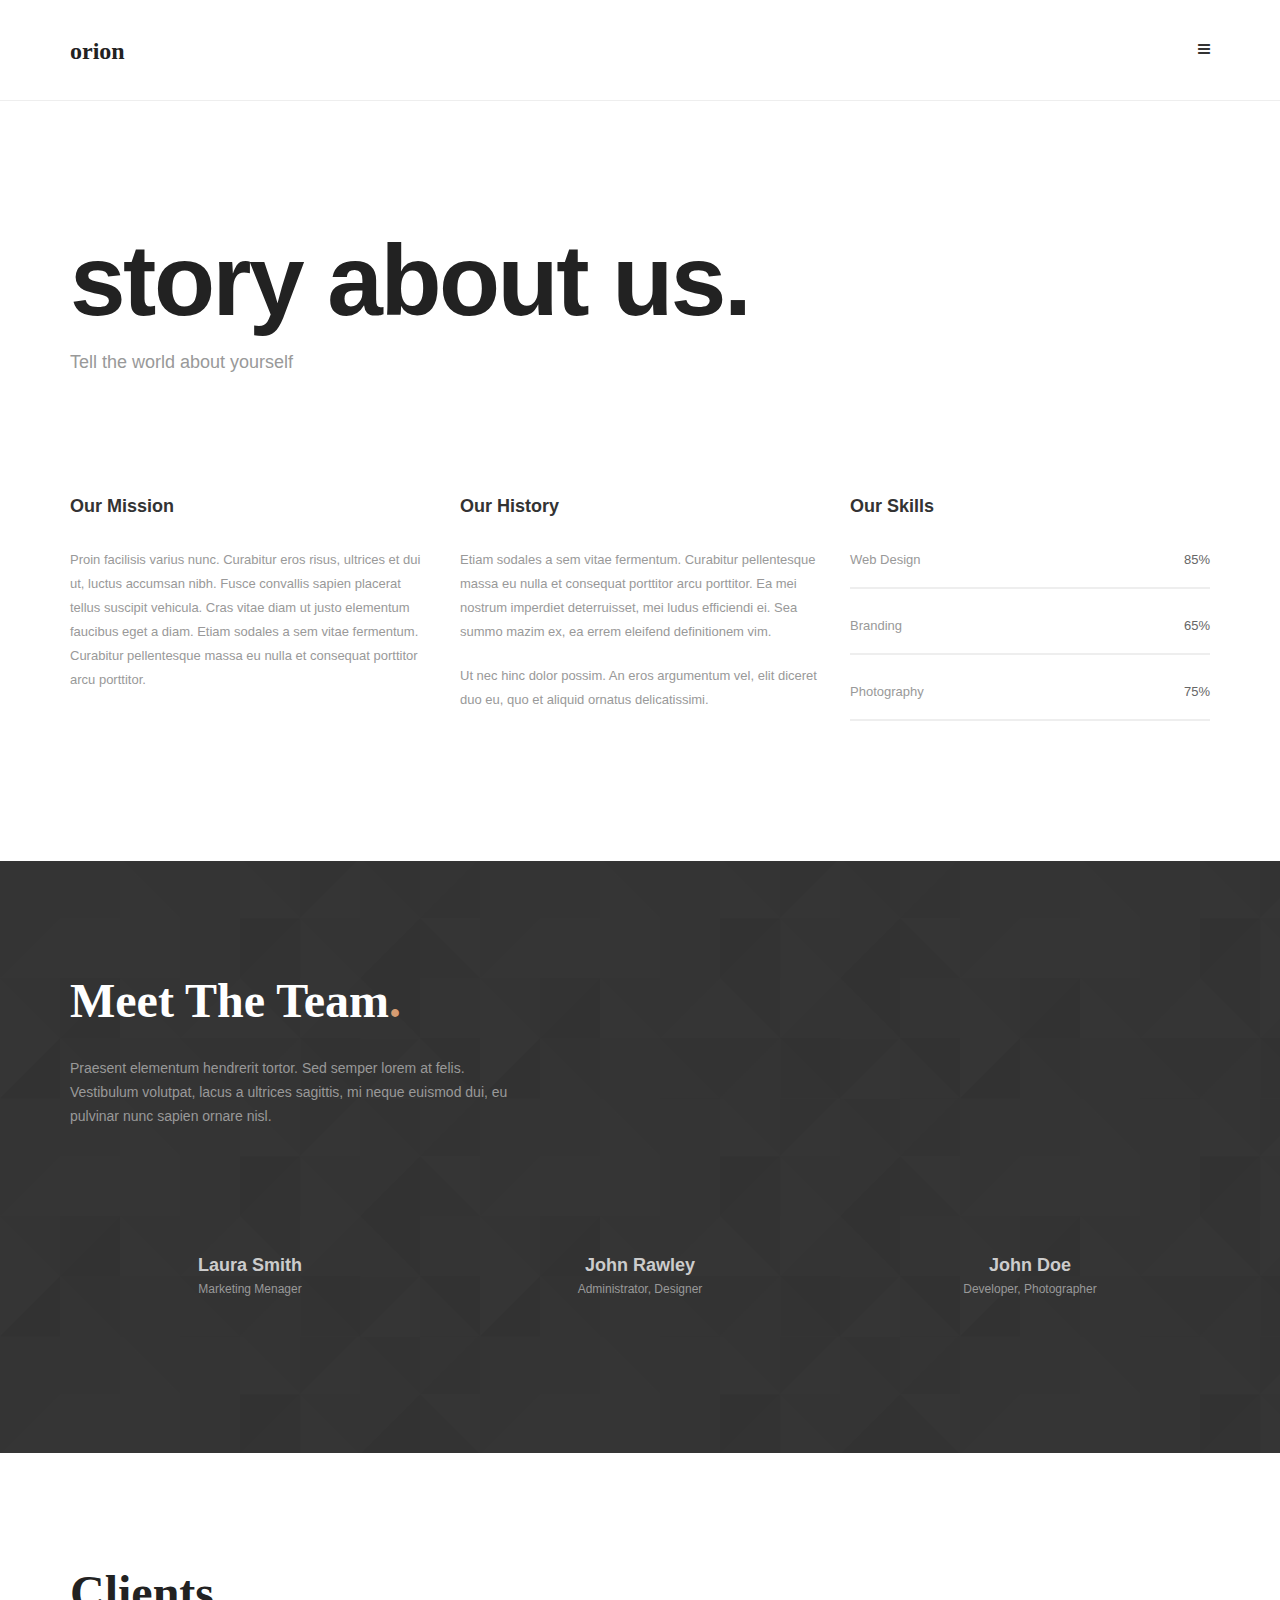
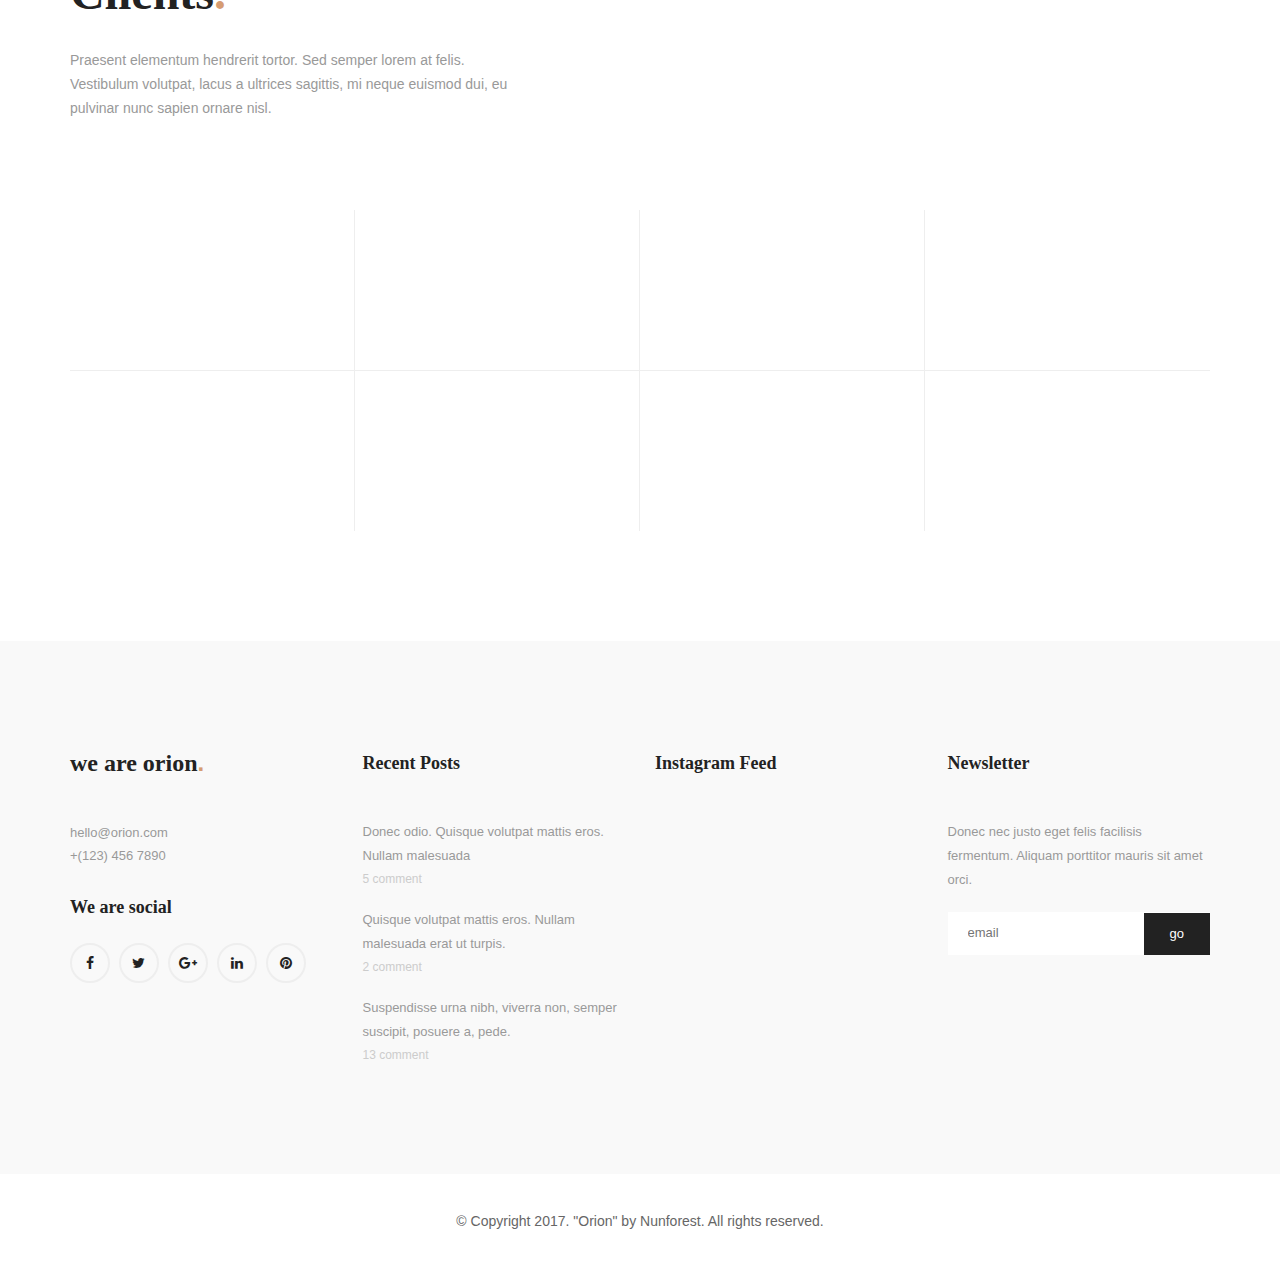
==== commit 3eb77c61: "Add files via upload" ====
--- a/about.html
+++ b/about.html
@@ -2,36 +2,21 @@
 
 
 <html lang="en" class="no-js">
-	<head>
-		<title>Atomic Shutter | About Me | Portfolio</title>
+<head>
+	<title>Orion</title>
+
+	<meta charset="utf-8">
+
+	<meta http-equiv="X-UA-Compatible" content="IE=edge">
+	<meta name="viewport" content="width=device-width, initial-scale=1, maximum-scale=1">
+
+	<link href="https://fonts.googleapis.com/css?family=Merriweather:300,300i,400,400i,700,700i,900,900i|Poppins:300,400,500,600,700" rel="stylesheet">
 	
-		<meta charset="utf-8">
-	
-		<meta http-equiv="X-UA-Compatible" content="IE=edge">
-		<meta name="viewport" content="width=device-width, initial-scale=1, maximum-scale=1">
-	
-		<link href="https://fonts.googleapis.com/css?family=Merriweather:300,300i,400,400i,700,700i,900,900i|Poppins:300,400,500,600,700" rel="stylesheet">
-		
-		<link rel="preconnect" href="https://fonts.googleapis.com">
-		<link rel="preconnect" href="https://fonts.gstatic.com" crossorigin>
-		<link href="https://fonts.googleapis.com/css2?family=Open+Sans:ital,wght@0,300;0,400;0,500;0,600;0,700;0,800;1,300;1,400;1,500;1,600;1,700;1,800&display=swap" rel="stylesheet">
-	
-		<link rel="stylesheet" type="text/css" href="css/bootstrap.min.css" media="screen">
-		<link rel="stylesheet" type="text/css" href="css/magnific-popup.css" media="screen">
-		<link rel="stylesheet" type="text/css" href="css/font-awesome.min.css" media="screen">
-		<link rel="stylesheet" type="text/css" href="css/elegant-icons.css" media="screen">
-		<link rel="stylesheet" type="text/css" href="css/font-bellerose.css" media="screen">
-		<!-- REVOLUTION STYLE SHEETS -->
-		<link rel="stylesheet" type="text/css" href="css/settings.css">
-		<!-- REVOLUTION LAYERS STYLES -->
-		<link rel="stylesheet" type="text/css" href="css/layers.css">
-		<!-- REVOLUTION NAVIGATION STYLES -->
-		<link rel="stylesheet" type="text/css" href="css/navigation.css">
-		<link rel="stylesheet" type="text/css" href="css/style.css" media="screen">
-	
-	
-		<link rel="icon" type="image/x-icon" href="images/favicon.ico">
-	
+	<link rel="stylesheet" type="text/css" href="css/bootstrap.min.css" media="screen">
+	<link rel="stylesheet" type="text/css" href="css/font-awesome.min.css" media="screen">
+	<link rel="stylesheet" type="text/css" href="css/elegant-icons.css" media="screen">
+	<link rel="stylesheet" type="text/css" href="css/style.css" media="screen">
+
 </head>
 <body>
 
@@ -39,41 +24,41 @@
 	<div id="container">
 		<!-- Header
 		    ================================================== -->
-			<header class="clearfix trans">
-				<nav class="navbar navbar-default navbar-fixed-top" role="navigation">
-					<div class="container">
-						<!-- Brand and toggle get grouped for better mobile display -->
-						<div class="navbar-header">
-							<button type="button" class="navbar-toggle collapsed" data-toggle="collapse" data-target="#bs-example-navbar-collapse-1">
-								<span class="sr-only">Toggle navigation</span>
-								<span class="icon-bar"></span>
-								<span class="icon-bar"></span>
-								<span class="icon-bar"></span>
-							</button>
-							<a class="navbar-brand" href="index.html"><img src="images/atomic_shutter_logo.png" alt="" style="width: 50px;"></a>
-						</div>
-	
-						<!-- Collect the nav links, forms, and other content for toggling -->
-						<div class="collapse navbar-collapse" id="bs-example-navbar-collapse-1">
-							<ul class="nav navbar-nav navbar-right navigate-section">
-								<li class="drop"><a class="active" href="index.html">Home</a></li>
-								<li><a href="about.html">About</a></li>
-								<li><a href="portfolio.html">Portfolio</a></li>
-								<li><a href="vlog.html">Vlog</a></li>
-								<li><a href="contact.html">Contact</a></li>
-								<li><a class="open-menu" href="#"><i class="fa fa-bars" aria-hidden="true"></i></a></li>
-							</ul>
-						</div><!-- /.navbar-collapse -->
-					</div><!-- /.container-fluid -->
-				</nav>
-			</header>
-			<!-- End Header -->    
+		<header class="clearfix trans">
+			<nav class="navbar navbar-default navbar-fixed-top" role="navigation">
+				<div class="container">
+					<!-- Brand and toggle get grouped for better mobile display -->
+					<div class="navbar-header">
+						<button type="button" class="navbar-toggle collapsed" data-toggle="collapse" data-target="#bs-example-navbar-collapse-1">
+							<span class="sr-only">Toggle navigation</span>
+							<span class="icon-bar"></span>
+							<span class="icon-bar"></span>
+							<span class="icon-bar"></span>
+						</button>
+						<a class="navbar-brand" href="index.html">orion<span>.</span></a>
+					</div>
+
+					<!-- Collect the nav links, forms, and other content for toggling -->
+					<div class="collapse navbar-collapse" id="bs-example-navbar-collapse-1">
+						<ul class="nav navbar-nav navbar-right navigate-section">
+							<li class="drop"><a href="index.html">Home</a></li>
+							<li><a class="active" href="about.html">About</a></li>
+							<li><a href="portfolio.html">Portfolio</a></li>
+							<li><a href="blog.html">Blog</a></li>
+							<li><a href="contact.html">Contact</a></li>
+							<li><a class="open-menu" href="#"><i class="fa fa-bars" aria-hidden="true"></i></a></li>
+						</ul>
+					</div><!-- /.navbar-collapse -->
+				</div><!-- /.container-fluid -->
+			</nav>
+		</header>
+		<!-- End Header -->     
 
 		<!-- banner-page-section 
 			================================================== -->
 		<section class="banner-page-section">
 			<div class="container">
-				<h1>story about me<span>.</span></h1>
+				<h1>story about us<span>.</span></h1>
 				<p>Tell the world about yourself</p>
 			</div>
 		</section>
@@ -85,27 +70,33 @@
 			<div class="container">
 				<div class="about-us-box">
 					<div class="row">
-						<div class="col-md-8">
+						<div class="col-md-4">
 							<div class="about-us-post">
-								<h2>Pixels, Passion, and Frames: My Creative Journey Unveiled</h2>
-								<p>After earning my Bachelor's in Web Development, I embarked on a creative odyssey. It all began in 2010, a camera in hand and a thirst for storytelling. Photography became my canvas, and every click was a stroke of artistic expression. Soon, graphic design beckoned, introducing me to a world where ideas took shape through Adobe's vibrant palette. As I honed my skills in design, videography called out to me, inviting exploration into the realm of moving frames and narratives. My journey has been a fusion of code, captivating visuals, and dynamic storytelling&dash;an exhilarating creative adventure through life.</p>
-							</div>
-						</div>
-						
+								<h2>Our Mission</h2>
+								<p>Proin facilisis varius nunc. Curabitur eros risus, ultrices et dui ut, luctus accumsan nibh. Fusce convallis sapien placerat tellus suscipit vehicula. Cras vitae diam ut justo elementum faucibus eget a diam. Etiam sodales a sem vitae fermentum. Curabitur pellentesque massa eu nulla et consequat porttitor arcu porttitor. </p>
+							</div>
+						</div>
+						<div class="col-md-4">
+							<div class="about-us-post">
+								<h2>Our History</h2>
+								<p>Etiam sodales a sem vitae fermentum. Curabitur pellentesque massa eu nulla et consequat porttitor arcu porttitor. Ea mei nostrum imperdiet deterruisset, mei ludus efficiendi ei. Sea summo mazim ex, ea errem eleifend definitionem vim. </p>
+								<p>Ut nec hinc dolor possim. An eros argumentum vel, elit diceret duo eu, quo et aliquid ornatus delicatissimi.</p>
+							</div>
+						</div>
 						<div class="col-md-4">
 							<div class="about-us-post">
 								<h2>Our Skills</h2>
 								<div class="skills-box">
 									<div class="skills-progress">
-										<p>Graphic Designing<span>90%</span></p>
-										<div class="meter nostrips">
-											<p style="width: 90%"></p>
-										</div>
-										<p>Photography <span>85%</span></p>
+										<p>Web Design <span>85%</span></p>
 										<div class="meter nostrips">
 											<p style="width: 85%"></p>
 										</div>
-										<p>Videogrpahy & Filming <span>75%</span></p>
+										<p>Branding <span>65%</span></p>
+										<div class="meter nostrips">
+											<p style="width: 65%"></p>
+										</div>
+										<p>Photography <span>75%</span></p>
 										<div class="meter nostrips">
 											<p style="width: 75%"></p>
 										</div>
@@ -123,25 +114,25 @@
 			================================================== -->
 		<section class="team-section">
 			<div class="container">
-				<div class="row">
-
-				<div class="title-section white-style col-md-5">
-							<h1><u>Hey there<span>!</span></u></h1>
-							<h2 style="font-family: 'Open Sans', sans-serif; color:white; font-weight: 400;">Jan Sanchez here</h2>
-							<br>
-							<p>I'm a mix of two worlds, born in the lively Philippines and raised in the diverse tapestry of the UAE. Growing up surrounded by different cultures in the Emirates, I absorbed a lot. This blend of Filipino roots and a global upbringing shapes how I see the world. It's made me appreciate diversity, adaptability, and the beauty of different backgrounds. This unique mix fuels my creativity and drives my passion for connecting with people from all walks of life.</p>
-				</div>
-
-				<div class="team-box col-md-5">
+				<div class="title-section white-style">
+					<div class="row">
+						<div class="col-md-5">
+							<h1>Meet The Team<span>.</span></h1>
+							<p>Praesent elementum hendrerit tortor. Sed semper lorem at felis. Vestibulum volutpat, lacus a ultrices sagittis, mi neque euismod dui, eu pulvinar nunc sapien ornare nisl. </p>
+						</div>
+					</div>
+				</div>
+				<div class="team-box">
 					<div class="row">
 					
-						
+						<div class="col-md-4 col-sm-6">
 							<div class="team-post">
 								<div class="inner-team-post">
 									<div class="image-hover">
 										<img src="upload/team/team1.jpg" alt="">
 									</div>
-									
+									<h2>Laura Smith</h2>
+									<p>Marketing Menager</p>
 									<ul class="social-icons">
 										<li><a class="facebook" href="#"><i class="fa fa-facebook"></i></a></li>
 										<li><a class="twitter" href="#"><i class="fa fa-twitter"></i></a></li>
@@ -151,20 +142,54 @@
 									</ul>
 								</div>
 							</div>
-						
-					</div>
-				</div>
-
-			</div>
-
+						</div>
+					
+						<div class="col-md-4 col-sm-6">
+							<div class="team-post">
+								<div class="inner-team-post">
+									<div class="image-hover">
+										<img src="upload/team/team2.jpg" alt="">
+									</div>
+									<h2>John Rawley</h2>
+									<p>Administrator, Designer</p>
+									<ul class="social-icons">
+										<li><a class="facebook" href="#"><i class="fa fa-facebook"></i></a></li>
+										<li><a class="twitter" href="#"><i class="fa fa-twitter"></i></a></li>
+										<li><a class="google" href="#"><i class="fa fa-google-plus"></i></a></li>
+										<li><a class="linkedin" href="#"><i class="fa fa-linkedin"></i></a></li>
+										<li><a class="pinterest" href="#"><i class="fa fa-pinterest"></i></a></li>
+									</ul>
+								</div>
+							</div>
+						</div>
+					
+						<div class="col-md-4 col-sm-6">
+							<div class="team-post">
+								<div class="inner-team-post">
+									<div class="image-hover">
+										<img src="upload/team/team3.jpg" alt="">
+									</div>
+									<h2>John Doe</h2>
+									<p>Developer, Photographer</p>
+									<ul class="social-icons">
+										<li><a class="facebook" href="#"><i class="fa fa-facebook"></i></a></li>
+										<li><a class="twitter" href="#"><i class="fa fa-twitter"></i></a></li>
+										<li><a class="google" href="#"><i class="fa fa-google-plus"></i></a></li>
+										<li><a class="linkedin" href="#"><i class="fa fa-linkedin"></i></a></li>
+										<li><a class="pinterest" href="#"><i class="fa fa-pinterest"></i></a></li>
+									</ul>
+								</div>
+							</div>
+						</div>
+
+					</div>
+				</div>
 			</div>
 		</section>
 		<!-- End team section -->
 
 		<!-- clients-section 
 			================================================== -->
-
-			<!--
 		<section class="clients-section">
 			<div class="container">
 				<div class="title-section">
@@ -189,79 +214,87 @@
 				</div>
 			</div>
 		</section>
-		-->
 		<!-- End clients section -->
 
 		<!-- footer 
 			================================================== -->
-			<footer>
-				<div class="up-footer">
-					<div class="container">
-						<div class="row">
-	
-							<div class="col-md-3 col-sm-6">
-								<div class="footer-widget text-widget">
-									<h1>Atomic Shutter<span>.</span></h1>
-									<span>mratomicshutter@gmail.com</span>
-									<span>+971 55 182 4524</span>
-								</div>
-								<div class="footer-widget social-widget">
-									<h2>Find Me</h2>
-									<ul class="social-icons">
-										<li><a class="facebook" href="https://www.facebook.com/atomicshutter/"><i class="fa fa-facebook" style="line-height: 36px;"></i></a></li>
-										<li><a class="twitter" href="https://twitter.com/MrAtomicShutter"><i class="fa fa-twitter"style="line-height: 36px;"></i></a></li>
-										<li><a class="instagram" href="https://www.instagram.com/atomicshutter/"><i class="fa fa-instagram"style="line-height: 36px;"></i></a></li>
-										<li><a class="youtube" href="https://www.youtube.com/channel/UCDG9Tj3ZlCITmG3c51mTjjw"><i class="fa fa-youtube"style="line-height: 36px;"></i></a></li>
-									</ul>
-								</div>
-							</div>
-	
-							<div class="col-md-3 col-sm-6">
-								<div class="footer-widget posts-widget">
-									<h2>Recent Posts</h2>
-									<ul class="latest-posts">
-										<li>
-											<h2><a href="vlog/first-post.html">Brand Shift: Embracing a New View After 13 Years!</a></h2>
-										</li>
-										<!--
-										<li>
-											<h2><a href="single-post.html">Quisque volutpat mattis eros. Nullam malesuada erat ut turpis.  </a></h2>
-											<a href="#">2 comment</a>
-										</li>
-										<li>
-											<h2><a href="single-post.html">Suspendisse urna nibh, viverra non, semper suscipit, posuere a, pede.</a></h2>
-											<a href="#">13 comment</a>
-										</li>
-										-->
-									</ul>
-								</div>
-							</div>
-	
-							<div class="col-md-3 col-sm-6">
-								<div class="footer-widget instagram-widget">
-									<h2>Instagram Feed</h2>
-									<ul class="instagram-list">
-										<li><a href="https://www.instagram.com/p/CxFAKINrpOZ/?utm_source=ig_web_copy_link&igshid=MzRlODBiNWFlZA=="><img src="images/instafeed/burger1.jpg" alt=""></a></li>
-										<li><a href="https://www.instagram.com/p/CxE_3STLYu8/?utm_source=ig_web_copy_link&igshid=MzRlODBiNWFlZA=="><img src="images/instafeed/burger2.jpg" alt=""></a></li>
-										<li><a href="https://www.instagram.com/p/CxE_scTrE0G/?utm_source=ig_web_copy_link&igshid=MzRlODBiNWFlZA=="><img src="images/instafeed/burger3.jpg" alt=""></a></li>
-										<li><a href="https://www.instagram.com/p/Crzz4eIPumo/?utm_source=ig_web_copy_link&igshid=MzRlODBiNWFlZA=="><img src="images/instafeed/building1.jpg" alt=""></a></li>
-										<li><a href="https://www.instagram.com/p/Crz3UnqtJ-W/?utm_source=ig_web_copy_link&igshid=MzRlODBiNWFlZA=="><img src="images/instafeed/building2.jpg" alt=""></a></li>
-										<li><a href="https://www.instagram.com/p/CrzwdZJLq6I/?utm_source=ig_web_copy_link&igshid=MzRlODBiNWFlZA=="><img src="images/instafeed/building3.jpg" alt=""></a></li>
-									</ul>
-								</div>
-							</div>
-	
-							
-	
-						</div>
-					</div>
-				</div>
-	
-				<p class="copyright">
-					&copy; Copyright 2023. AtomicShutter. All rights reserved.
-				</p>
-			</footer>
-			<!-- End footer -->
+		<footer>
+			<div class="up-footer">
+				<div class="container">
+					<div class="row">
+
+						<div class="col-md-3 col-sm-6">
+							<div class="footer-widget text-widget">
+								<h1>we are orion<span>.</span></h1>
+								<span>hello@orion.com</span>
+								<span>+(123) 456 7890</span>
+							</div>
+							<div class="footer-widget social-widget">
+								<h2>We are social</h2>
+								<ul class="social-icons">
+									<li><a class="facebook" href="#"><i class="fa fa-facebook"></i></a></li>
+									<li><a class="twitter" href="#"><i class="fa fa-twitter"></i></a></li>
+									<li><a class="google" href="#"><i class="fa fa-google-plus"></i></a></li>
+									<li><a class="linkedin" href="#"><i class="fa fa-linkedin"></i></a></li>
+									<li><a class="pinterest" href="#"><i class="fa fa-pinterest"></i></a></li>
+								</ul>
+							</div>
+						</div>
+
+						<div class="col-md-3 col-sm-6">
+							<div class="footer-widget posts-widget">
+								<h2>Recent Posts</h2>
+								<ul class="latest-posts">
+									<li>
+										<h2><a href="single-post.html">Donec odio. Quisque volutpat mattis eros. Nullam malesuada </a></h2>
+										<a href="#">5 comment</a>
+									</li>
+									<li>
+										<h2><a href="single-post.html">Quisque volutpat mattis eros. Nullam malesuada erat ut turpis.  </a></h2>
+										<a href="#">2 comment</a>
+									</li>
+									<li>
+										<h2><a href="single-post.html">Suspendisse urna nibh, viverra non, semper suscipit, posuere a, pede.</a></h2>
+										<a href="#">13 comment</a>
+									</li>
+								</ul>
+							</div>
+						</div>
+
+						<div class="col-md-3 col-sm-6">
+							<div class="footer-widget instagram-widget">
+								<h2>Instagram Feed</h2>
+								<ul class="instagram-list">
+									<li><a href="#"><img src="upload/instagram/1.jpg" alt=""></a></li>
+									<li><a href="#"><img src="upload/instagram/2.jpg" alt=""></a></li>
+									<li><a href="#"><img src="upload/instagram/3.jpg" alt=""></a></li>
+									<li><a href="#"><img src="upload/instagram/4.jpg" alt=""></a></li>
+									<li><a href="#"><img src="upload/instagram/5.jpg" alt=""></a></li>
+									<li><a href="#"><img src="upload/instagram/6.jpg" alt=""></a></li>
+								</ul>
+							</div>
+						</div>
+
+						<div class="col-md-3 col-sm-6">
+							<div class="footer-widget newsletter-widget">
+								<h2>Newsletter</h2>
+								<p>Donec nec justo eget felis facilisis fermentum. Aliquam porttitor mauris sit amet orci. </p>
+								<form class="newletter-form">
+									<input type="text" name="your-email" id="your-email" placeholder="email"/>
+									<input type="submit" id="submit_it" value="go"/>
+								</form>
+							</div>
+						</div>
+
+					</div>
+				</div>
+			</div>
+
+			<p class="copyright">
+				&copy; Copyright 2017. "Orion" by Nunforest. All rights reserved.
+			</p>
+		</footer>
+		<!-- End footer -->
 
 	</div>
 	<!-- End Container -->
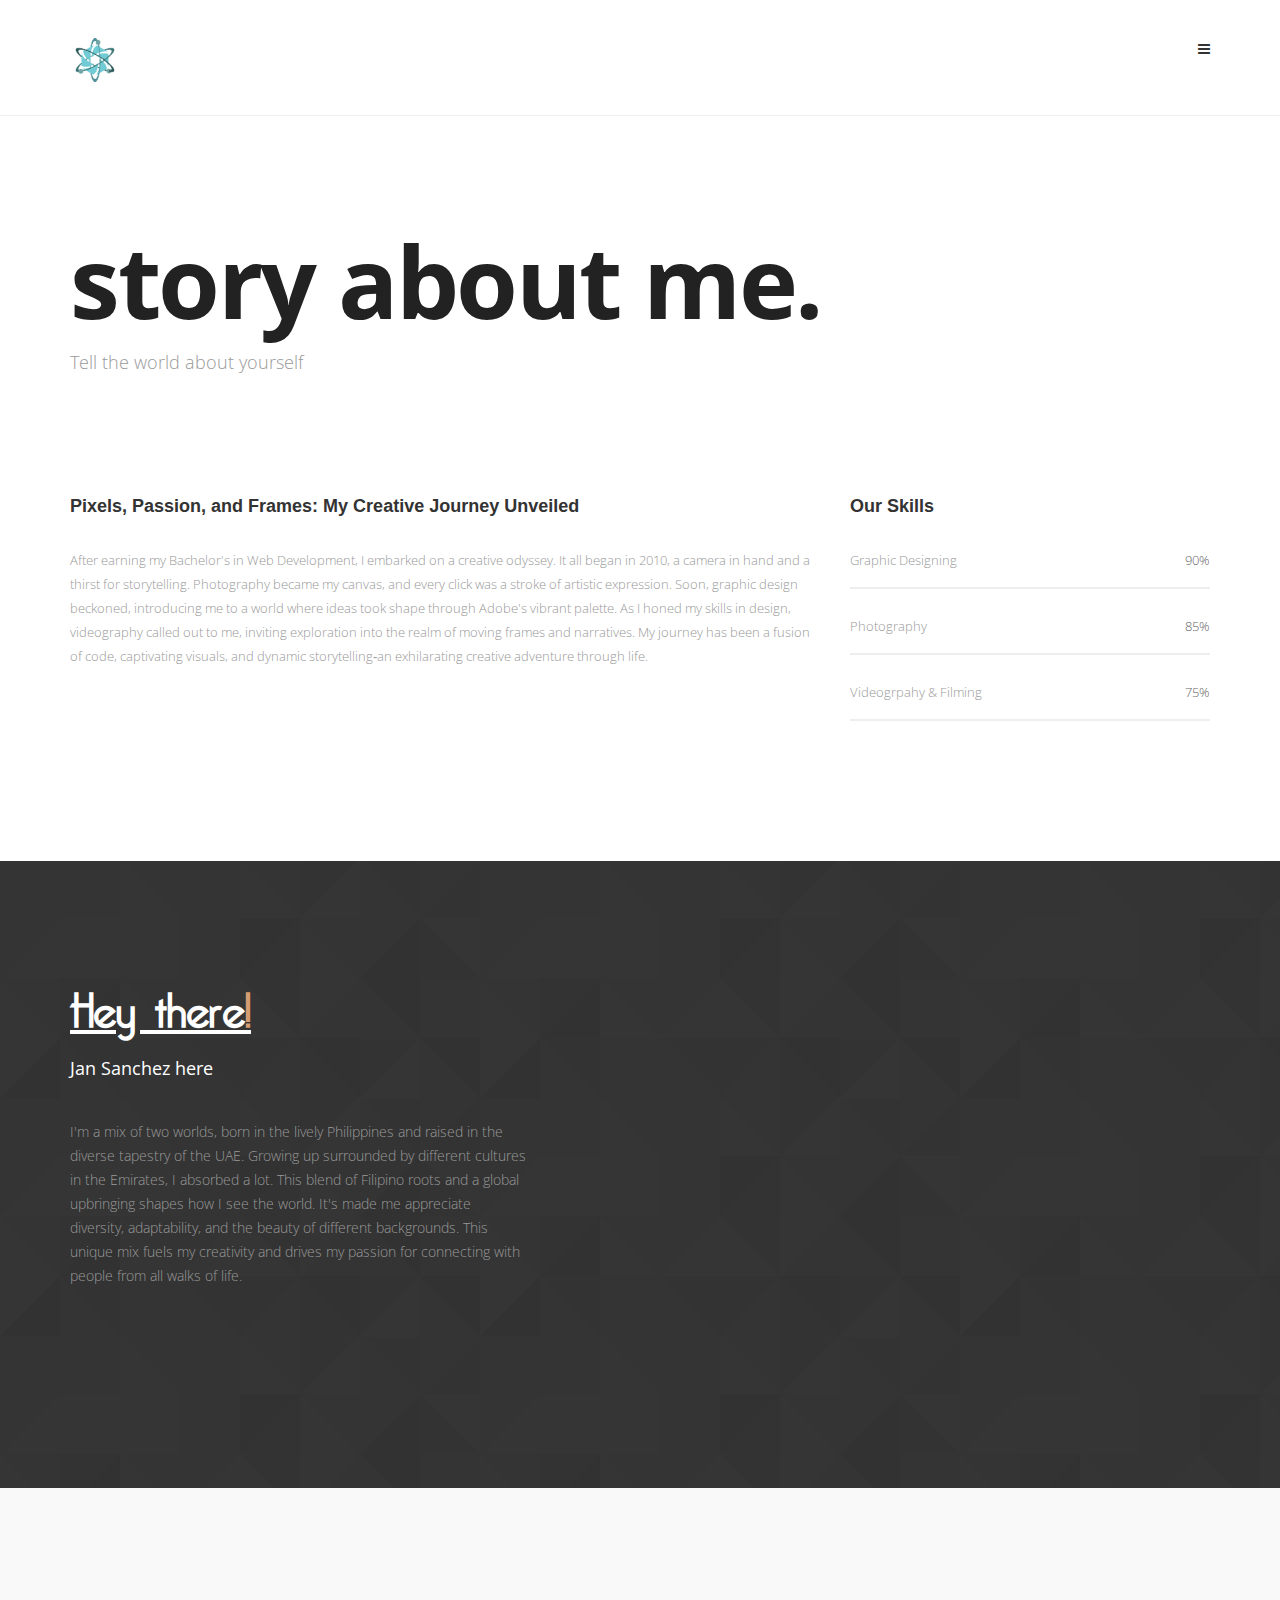
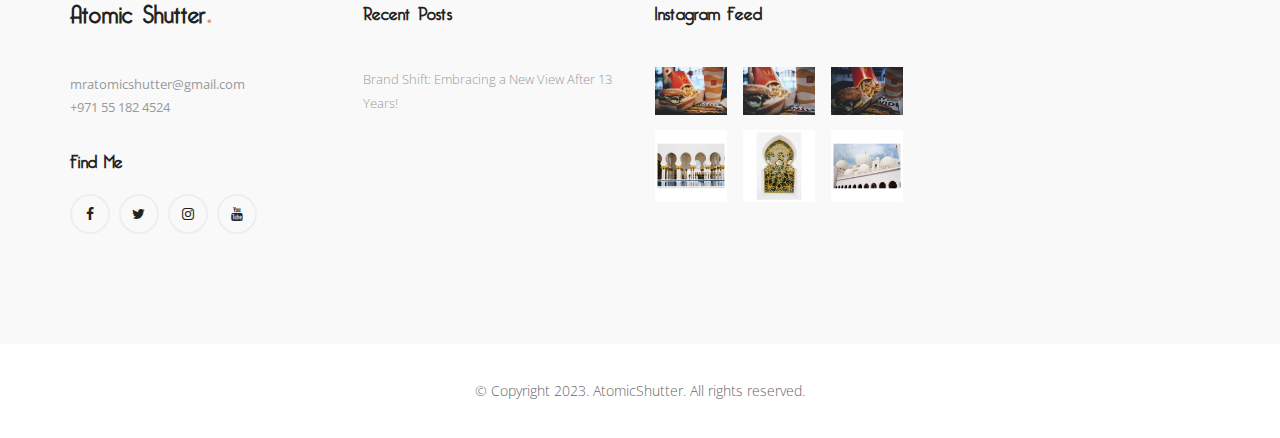
==== commit 97ef512d: "Add files via upload" ====
--- a/about.html
+++ b/about.html
@@ -2,21 +2,36 @@
 
 
 <html lang="en" class="no-js">
-<head>
-	<title>Orion</title>
-
-	<meta charset="utf-8">
-
-	<meta http-equiv="X-UA-Compatible" content="IE=edge">
-	<meta name="viewport" content="width=device-width, initial-scale=1, maximum-scale=1">
-
-	<link href="https://fonts.googleapis.com/css?family=Merriweather:300,300i,400,400i,700,700i,900,900i|Poppins:300,400,500,600,700" rel="stylesheet">
-	
-	<link rel="stylesheet" type="text/css" href="css/bootstrap.min.css" media="screen">
-	<link rel="stylesheet" type="text/css" href="css/font-awesome.min.css" media="screen">
-	<link rel="stylesheet" type="text/css" href="css/elegant-icons.css" media="screen">
-	<link rel="stylesheet" type="text/css" href="css/style.css" media="screen">
-
+	<head>
+		<title>Atomic Shutter | About Me | Portfolio</title>
+	
+		<meta charset="utf-8">
+	
+		<meta http-equiv="X-UA-Compatible" content="IE=edge">
+		<meta name="viewport" content="width=device-width, initial-scale=1, maximum-scale=1">
+	
+		<link href="https://fonts.googleapis.com/css?family=Merriweather:300,300i,400,400i,700,700i,900,900i|Poppins:300,400,500,600,700" rel="stylesheet">
+		
+		<link rel="preconnect" href="https://fonts.googleapis.com">
+		<link rel="preconnect" href="https://fonts.gstatic.com" crossorigin>
+		<link href="https://fonts.googleapis.com/css2?family=Open+Sans:ital,wght@0,300;0,400;0,500;0,600;0,700;0,800;1,300;1,400;1,500;1,600;1,700;1,800&display=swap" rel="stylesheet">
+	
+		<link rel="stylesheet" type="text/css" href="css/bootstrap.min.css" media="screen">
+		<link rel="stylesheet" type="text/css" href="css/magnific-popup.css" media="screen">
+		<link rel="stylesheet" type="text/css" href="css/font-awesome.min.css" media="screen">
+		<link rel="stylesheet" type="text/css" href="css/elegant-icons.css" media="screen">
+		<link rel="stylesheet" type="text/css" href="css/font-bellerose.css" media="screen">
+		<!-- REVOLUTION STYLE SHEETS -->
+		<link rel="stylesheet" type="text/css" href="css/settings.css">
+		<!-- REVOLUTION LAYERS STYLES -->
+		<link rel="stylesheet" type="text/css" href="css/layers.css">
+		<!-- REVOLUTION NAVIGATION STYLES -->
+		<link rel="stylesheet" type="text/css" href="css/navigation.css">
+		<link rel="stylesheet" type="text/css" href="css/style.css" media="screen">
+	
+	
+		<link rel="icon" type="image/x-icon" href="images/favicon.ico">
+	
 </head>
 <body>
 
@@ -24,41 +39,41 @@
 	<div id="container">
 		<!-- Header
 		    ================================================== -->
-		<header class="clearfix trans">
-			<nav class="navbar navbar-default navbar-fixed-top" role="navigation">
-				<div class="container">
-					<!-- Brand and toggle get grouped for better mobile display -->
-					<div class="navbar-header">
-						<button type="button" class="navbar-toggle collapsed" data-toggle="collapse" data-target="#bs-example-navbar-collapse-1">
-							<span class="sr-only">Toggle navigation</span>
-							<span class="icon-bar"></span>
-							<span class="icon-bar"></span>
-							<span class="icon-bar"></span>
-						</button>
-						<a class="navbar-brand" href="index.html">orion<span>.</span></a>
-					</div>
-
-					<!-- Collect the nav links, forms, and other content for toggling -->
-					<div class="collapse navbar-collapse" id="bs-example-navbar-collapse-1">
-						<ul class="nav navbar-nav navbar-right navigate-section">
-							<li class="drop"><a href="index.html">Home</a></li>
-							<li><a class="active" href="about.html">About</a></li>
-							<li><a href="portfolio.html">Portfolio</a></li>
-							<li><a href="blog.html">Blog</a></li>
-							<li><a href="contact.html">Contact</a></li>
-							<li><a class="open-menu" href="#"><i class="fa fa-bars" aria-hidden="true"></i></a></li>
-						</ul>
-					</div><!-- /.navbar-collapse -->
-				</div><!-- /.container-fluid -->
-			</nav>
-		</header>
-		<!-- End Header -->     
+			<header class="clearfix trans">
+				<nav class="navbar navbar-default navbar-fixed-top" role="navigation">
+					<div class="container">
+						<!-- Brand and toggle get grouped for better mobile display -->
+						<div class="navbar-header">
+							<button type="button" class="navbar-toggle collapsed" data-toggle="collapse" data-target="#bs-example-navbar-collapse-1">
+								<span class="sr-only">Toggle navigation</span>
+								<span class="icon-bar"></span>
+								<span class="icon-bar"></span>
+								<span class="icon-bar"></span>
+							</button>
+							<a class="navbar-brand" href="index.html"><img src="images/atomic_shutter_logo.png" alt="" style="width: 50px;"></a>
+						</div>
+	
+						<!-- Collect the nav links, forms, and other content for toggling -->
+						<div class="collapse navbar-collapse" id="bs-example-navbar-collapse-1">
+							<ul class="nav navbar-nav navbar-right navigate-section">
+								<li class="drop"><a href="index.html">Home</a></li>
+								<li><a class="active" href="about.html">About</a></li>
+								<li><a href="portfolio.html">Portfolio</a></li>
+								<li><a href="vlog.html">Vlog</a></li>
+								<li><a href="contact.html">Contact</a></li>
+								<li><a class="open-menu" href="#"><i class="fa fa-bars" aria-hidden="true"></i></a></li>
+							</ul>
+						</div><!-- /.navbar-collapse -->
+					</div><!-- /.container-fluid -->
+				</nav>
+			</header>
+			<!-- End Header -->    
 
 		<!-- banner-page-section 
 			================================================== -->
 		<section class="banner-page-section">
 			<div class="container">
-				<h1>story about us<span>.</span></h1>
+				<h1>story about me<span>.</span></h1>
 				<p>Tell the world about yourself</p>
 			</div>
 		</section>
@@ -70,33 +85,27 @@
 			<div class="container">
 				<div class="about-us-box">
 					<div class="row">
-						<div class="col-md-4">
+						<div class="col-md-8">
 							<div class="about-us-post">
-								<h2>Our Mission</h2>
-								<p>Proin facilisis varius nunc. Curabitur eros risus, ultrices et dui ut, luctus accumsan nibh. Fusce convallis sapien placerat tellus suscipit vehicula. Cras vitae diam ut justo elementum faucibus eget a diam. Etiam sodales a sem vitae fermentum. Curabitur pellentesque massa eu nulla et consequat porttitor arcu porttitor. </p>
-							</div>
-						</div>
-						<div class="col-md-4">
-							<div class="about-us-post">
-								<h2>Our History</h2>
-								<p>Etiam sodales a sem vitae fermentum. Curabitur pellentesque massa eu nulla et consequat porttitor arcu porttitor. Ea mei nostrum imperdiet deterruisset, mei ludus efficiendi ei. Sea summo mazim ex, ea errem eleifend definitionem vim. </p>
-								<p>Ut nec hinc dolor possim. An eros argumentum vel, elit diceret duo eu, quo et aliquid ornatus delicatissimi.</p>
-							</div>
-						</div>
+								<h2>Pixels, Passion, and Frames: My Creative Journey Unveiled</h2>
+								<p>After earning my Bachelor's in Web Development, I embarked on a creative odyssey. It all began in 2010, a camera in hand and a thirst for storytelling. Photography became my canvas, and every click was a stroke of artistic expression. Soon, graphic design beckoned, introducing me to a world where ideas took shape through Adobe's vibrant palette. As I honed my skills in design, videography called out to me, inviting exploration into the realm of moving frames and narratives. My journey has been a fusion of code, captivating visuals, and dynamic storytelling&dash;an exhilarating creative adventure through life.</p>
+							</div>
+						</div>
+						
 						<div class="col-md-4">
 							<div class="about-us-post">
 								<h2>Our Skills</h2>
 								<div class="skills-box">
 									<div class="skills-progress">
-										<p>Web Design <span>85%</span></p>
+										<p>Graphic Designing<span>90%</span></p>
+										<div class="meter nostrips">
+											<p style="width: 90%"></p>
+										</div>
+										<p>Photography <span>85%</span></p>
 										<div class="meter nostrips">
 											<p style="width: 85%"></p>
 										</div>
-										<p>Branding <span>65%</span></p>
-										<div class="meter nostrips">
-											<p style="width: 65%"></p>
-										</div>
-										<p>Photography <span>75%</span></p>
+										<p>Videogrpahy & Filming <span>75%</span></p>
 										<div class="meter nostrips">
 											<p style="width: 75%"></p>
 										</div>
@@ -114,25 +123,25 @@
 			================================================== -->
 		<section class="team-section">
 			<div class="container">
-				<div class="title-section white-style">
-					<div class="row">
-						<div class="col-md-5">
-							<h1>Meet The Team<span>.</span></h1>
-							<p>Praesent elementum hendrerit tortor. Sed semper lorem at felis. Vestibulum volutpat, lacus a ultrices sagittis, mi neque euismod dui, eu pulvinar nunc sapien ornare nisl. </p>
-						</div>
-					</div>
-				</div>
-				<div class="team-box">
+				<div class="row">
+
+				<div class="title-section white-style col-md-5">
+							<h1><u>Hey there<span>!</span></u></h1>
+							<h2 style="font-family: 'Open Sans', sans-serif; color:white; font-weight: 400;">Jan Sanchez here</h2>
+							<br>
+							<p>I'm a mix of two worlds, born in the lively Philippines and raised in the diverse tapestry of the UAE. Growing up surrounded by different cultures in the Emirates, I absorbed a lot. This blend of Filipino roots and a global upbringing shapes how I see the world. It's made me appreciate diversity, adaptability, and the beauty of different backgrounds. This unique mix fuels my creativity and drives my passion for connecting with people from all walks of life.</p>
+				</div>
+
+				<div class="team-box col-md-5">
 					<div class="row">
 					
-						<div class="col-md-4 col-sm-6">
+						
 							<div class="team-post">
 								<div class="inner-team-post">
 									<div class="image-hover">
 										<img src="upload/team/team1.jpg" alt="">
 									</div>
-									<h2>Laura Smith</h2>
-									<p>Marketing Menager</p>
+									
 									<ul class="social-icons">
 										<li><a class="facebook" href="#"><i class="fa fa-facebook"></i></a></li>
 										<li><a class="twitter" href="#"><i class="fa fa-twitter"></i></a></li>
@@ -142,54 +151,20 @@
 									</ul>
 								</div>
 							</div>
-						</div>
-					
-						<div class="col-md-4 col-sm-6">
-							<div class="team-post">
-								<div class="inner-team-post">
-									<div class="image-hover">
-										<img src="upload/team/team2.jpg" alt="">
-									</div>
-									<h2>John Rawley</h2>
-									<p>Administrator, Designer</p>
-									<ul class="social-icons">
-										<li><a class="facebook" href="#"><i class="fa fa-facebook"></i></a></li>
-										<li><a class="twitter" href="#"><i class="fa fa-twitter"></i></a></li>
-										<li><a class="google" href="#"><i class="fa fa-google-plus"></i></a></li>
-										<li><a class="linkedin" href="#"><i class="fa fa-linkedin"></i></a></li>
-										<li><a class="pinterest" href="#"><i class="fa fa-pinterest"></i></a></li>
-									</ul>
-								</div>
-							</div>
-						</div>
-					
-						<div class="col-md-4 col-sm-6">
-							<div class="team-post">
-								<div class="inner-team-post">
-									<div class="image-hover">
-										<img src="upload/team/team3.jpg" alt="">
-									</div>
-									<h2>John Doe</h2>
-									<p>Developer, Photographer</p>
-									<ul class="social-icons">
-										<li><a class="facebook" href="#"><i class="fa fa-facebook"></i></a></li>
-										<li><a class="twitter" href="#"><i class="fa fa-twitter"></i></a></li>
-										<li><a class="google" href="#"><i class="fa fa-google-plus"></i></a></li>
-										<li><a class="linkedin" href="#"><i class="fa fa-linkedin"></i></a></li>
-										<li><a class="pinterest" href="#"><i class="fa fa-pinterest"></i></a></li>
-									</ul>
-								</div>
-							</div>
-						</div>
-
-					</div>
-				</div>
+						
+					</div>
+				</div>
+
+			</div>
+
 			</div>
 		</section>
 		<!-- End team section -->
 
 		<!-- clients-section 
 			================================================== -->
+
+			<!--
 		<section class="clients-section">
 			<div class="container">
 				<div class="title-section">
@@ -214,87 +189,79 @@
 				</div>
 			</div>
 		</section>
+		-->
 		<!-- End clients section -->
 
 		<!-- footer 
 			================================================== -->
-		<footer>
-			<div class="up-footer">
-				<div class="container">
-					<div class="row">
-
-						<div class="col-md-3 col-sm-6">
-							<div class="footer-widget text-widget">
-								<h1>we are orion<span>.</span></h1>
-								<span>hello@orion.com</span>
-								<span>+(123) 456 7890</span>
-							</div>
-							<div class="footer-widget social-widget">
-								<h2>We are social</h2>
-								<ul class="social-icons">
-									<li><a class="facebook" href="#"><i class="fa fa-facebook"></i></a></li>
-									<li><a class="twitter" href="#"><i class="fa fa-twitter"></i></a></li>
-									<li><a class="google" href="#"><i class="fa fa-google-plus"></i></a></li>
-									<li><a class="linkedin" href="#"><i class="fa fa-linkedin"></i></a></li>
-									<li><a class="pinterest" href="#"><i class="fa fa-pinterest"></i></a></li>
-								</ul>
-							</div>
-						</div>
-
-						<div class="col-md-3 col-sm-6">
-							<div class="footer-widget posts-widget">
-								<h2>Recent Posts</h2>
-								<ul class="latest-posts">
-									<li>
-										<h2><a href="single-post.html">Donec odio. Quisque volutpat mattis eros. Nullam malesuada </a></h2>
-										<a href="#">5 comment</a>
-									</li>
-									<li>
-										<h2><a href="single-post.html">Quisque volutpat mattis eros. Nullam malesuada erat ut turpis.  </a></h2>
-										<a href="#">2 comment</a>
-									</li>
-									<li>
-										<h2><a href="single-post.html">Suspendisse urna nibh, viverra non, semper suscipit, posuere a, pede.</a></h2>
-										<a href="#">13 comment</a>
-									</li>
-								</ul>
-							</div>
-						</div>
-
-						<div class="col-md-3 col-sm-6">
-							<div class="footer-widget instagram-widget">
-								<h2>Instagram Feed</h2>
-								<ul class="instagram-list">
-									<li><a href="#"><img src="upload/instagram/1.jpg" alt=""></a></li>
-									<li><a href="#"><img src="upload/instagram/2.jpg" alt=""></a></li>
-									<li><a href="#"><img src="upload/instagram/3.jpg" alt=""></a></li>
-									<li><a href="#"><img src="upload/instagram/4.jpg" alt=""></a></li>
-									<li><a href="#"><img src="upload/instagram/5.jpg" alt=""></a></li>
-									<li><a href="#"><img src="upload/instagram/6.jpg" alt=""></a></li>
-								</ul>
-							</div>
-						</div>
-
-						<div class="col-md-3 col-sm-6">
-							<div class="footer-widget newsletter-widget">
-								<h2>Newsletter</h2>
-								<p>Donec nec justo eget felis facilisis fermentum. Aliquam porttitor mauris sit amet orci. </p>
-								<form class="newletter-form">
-									<input type="text" name="your-email" id="your-email" placeholder="email"/>
-									<input type="submit" id="submit_it" value="go"/>
-								</form>
-							</div>
-						</div>
-
-					</div>
-				</div>
-			</div>
-
-			<p class="copyright">
-				&copy; Copyright 2017. "Orion" by Nunforest. All rights reserved.
-			</p>
-		</footer>
-		<!-- End footer -->
+			<footer>
+				<div class="up-footer">
+					<div class="container">
+						<div class="row">
+	
+							<div class="col-md-3 col-sm-6">
+								<div class="footer-widget text-widget">
+									<h1>Atomic Shutter<span>.</span></h1>
+									<span>mratomicshutter@gmail.com</span>
+									<span>+971 55 182 4524</span>
+								</div>
+								<div class="footer-widget social-widget">
+									<h2>Find Me</h2>
+									<ul class="social-icons">
+										<li><a class="facebook" href="https://www.facebook.com/atomicshutter/"><i class="fa fa-facebook" style="line-height: 36px;"></i></a></li>
+										<li><a class="twitter" href="https://twitter.com/MrAtomicShutter"><i class="fa fa-twitter"style="line-height: 36px;"></i></a></li>
+										<li><a class="instagram" href="https://www.instagram.com/atomicshutter/"><i class="fa fa-instagram"style="line-height: 36px;"></i></a></li>
+										<li><a class="youtube" href="https://www.youtube.com/channel/UCDG9Tj3ZlCITmG3c51mTjjw"><i class="fa fa-youtube"style="line-height: 36px;"></i></a></li>
+									</ul>
+								</div>
+							</div>
+	
+							<div class="col-md-3 col-sm-6">
+								<div class="footer-widget posts-widget">
+									<h2>Recent Posts</h2>
+									<ul class="latest-posts">
+										<li>
+											<h2><a href="vlog/first-post.html">Brand Shift: Embracing a New View After 13 Years!</a></h2>
+										</li>
+										<!--
+										<li>
+											<h2><a href="single-post.html">Quisque volutpat mattis eros. Nullam malesuada erat ut turpis.  </a></h2>
+											<a href="#">2 comment</a>
+										</li>
+										<li>
+											<h2><a href="single-post.html">Suspendisse urna nibh, viverra non, semper suscipit, posuere a, pede.</a></h2>
+											<a href="#">13 comment</a>
+										</li>
+										-->
+									</ul>
+								</div>
+							</div>
+	
+							<div class="col-md-3 col-sm-6">
+								<div class="footer-widget instagram-widget">
+									<h2>Instagram Feed</h2>
+									<ul class="instagram-list">
+										<li><a href="https://www.instagram.com/p/CxFAKINrpOZ/?utm_source=ig_web_copy_link&igshid=MzRlODBiNWFlZA=="><img src="images/instafeed/burger1.jpg" alt=""></a></li>
+										<li><a href="https://www.instagram.com/p/CxE_3STLYu8/?utm_source=ig_web_copy_link&igshid=MzRlODBiNWFlZA=="><img src="images/instafeed/burger2.jpg" alt=""></a></li>
+										<li><a href="https://www.instagram.com/p/CxE_scTrE0G/?utm_source=ig_web_copy_link&igshid=MzRlODBiNWFlZA=="><img src="images/instafeed/burger3.jpg" alt=""></a></li>
+										<li><a href="https://www.instagram.com/p/Crzz4eIPumo/?utm_source=ig_web_copy_link&igshid=MzRlODBiNWFlZA=="><img src="images/instafeed/building1.jpg" alt=""></a></li>
+										<li><a href="https://www.instagram.com/p/Crz3UnqtJ-W/?utm_source=ig_web_copy_link&igshid=MzRlODBiNWFlZA=="><img src="images/instafeed/building2.jpg" alt=""></a></li>
+										<li><a href="https://www.instagram.com/p/CrzwdZJLq6I/?utm_source=ig_web_copy_link&igshid=MzRlODBiNWFlZA=="><img src="images/instafeed/building3.jpg" alt=""></a></li>
+									</ul>
+								</div>
+							</div>
+	
+							
+	
+						</div>
+					</div>
+				</div>
+	
+				<p class="copyright">
+					&copy; Copyright 2023. AtomicShutter. All rights reserved.
+				</p>
+			</footer>
+			<!-- End footer -->
 
 	</div>
 	<!-- End Container -->
--- a/css/font-bellerose.css
+++ b/css/font-bellerose.css
@@ -0,0 +1,7 @@
+@font-face {
+  font-family: 'bellerose';
+  src: url('fonts/Bellerose.ttf');
+  font-weight: normal;
+  font-style: normal;
+}
+
--- a/css/settings.css
+++ b/css/settings.css
@@ -0,0 +1,1223 @@
+/*-----------------------------------------------------------------------------
+
+-	Revolution Slider 5.0 Default Style Settings -
+
+Screen Stylesheet
+
+version:   	5.0.0
+date:      	29/10/15
+author:		themepunch
+email:     	info@themepunch.com
+website:   	http://www.themepunch.com
+-----------------------------------------------------------------------------*/
+
+
+@font-face {
+  font-family: 'revicons';
+  src: url('../fonts/revicons/revicons.eot?5510888');
+  src: url('../fonts/revicons/revicons.eot?5510888#iefix') format('embedded-opentype'),
+       url('../fonts/revicons/revicons.woff?5510888') format('woff'),
+       url('../fonts/revicons/revicons.ttf?5510888') format('truetype'),
+       url('../fonts/revicons/revicons.svg?5510888#revicons') format('svg');
+  font-weight: normal;
+  font-style: normal;
+}
+
+ [class^="revicon-"]:before, [class*=" revicon-"]:before {
+  font-family: "revicons";
+  font-style: normal;
+  font-weight: normal;
+  speak: none;
+  display: inline-block;
+  text-decoration: inherit;
+  width: 1em;
+  margin-right: .2em;
+  text-align: center; 
+
+  /* For safety - reset parent styles, that can break glyph codes*/
+  font-variant: normal;
+  text-transform: none;
+
+  /* fix buttons height, for twitter bootstrap */
+  line-height: 1em;
+
+  /* Animation center compensation - margins should be symmetric */
+  /* remove if not needed */
+  margin-left: .2em;
+
+  /* you can be more comfortable with increased icons size */
+  /* font-size: 120%; */
+
+  /* Uncomment for 3D effect */
+  /* text-shadow: 1px 1px 1px rgba(127, 127, 127, 0.3); */
+}
+
+.revicon-search-1:before { content: '\e802'; } /* '' */
+.revicon-pencil-1:before { content: '\e831'; } /* '' */
+.revicon-picture-1:before { content: '\e803'; } /* '' */
+.revicon-cancel:before { content: '\e80a'; } /* '' */
+.revicon-info-circled:before { content: '\e80f'; } /* '' */
+.revicon-trash:before { content: '\e801'; } /* '' */
+.revicon-left-dir:before { content: '\e817'; } /* '' */
+.revicon-right-dir:before { content: '\e818'; } /* '' */
+.revicon-down-open:before { content: '\e83b'; } /* '' */
+.revicon-left-open:before { content: '\e819'; } /* '' */
+.revicon-right-open:before { content: '\e81a'; } /* '' */
+.revicon-angle-left:before { content: '\e820'; } /* '' */
+.revicon-angle-right:before { content: '\e81d'; } /* '' */
+.revicon-left-big:before { content: '\e81f'; } /* '' */
+.revicon-right-big:before { content: '\e81e'; } /* '' */
+.revicon-magic:before { content: '\e807'; } /* '' */
+.revicon-picture:before { content: '\e800'; } /* '' */
+.revicon-export:before { content: '\e80b'; } /* '' */
+.revicon-cog:before { content: '\e832'; } /* '' */
+.revicon-login:before { content: '\e833'; } /* '' */
+.revicon-logout:before { content: '\e834'; } /* '' */
+.revicon-video:before { content: '\e805'; } /* '' */
+.revicon-arrow-combo:before { content: '\e827'; } /* '' */
+.revicon-left-open-1:before { content: '\e82a'; } /* '' */
+.revicon-right-open-1:before { content: '\e82b'; } /* '' */
+.revicon-left-open-mini:before { content: '\e822'; } /* '' */
+.revicon-right-open-mini:before { content: '\e823'; } /* '' */
+.revicon-left-open-big:before { content: '\e824'; } /* '' */
+.revicon-right-open-big:before { content: '\e825'; } /* '' */
+.revicon-left:before { content: '\e836'; } /* '' */
+.revicon-right:before { content: '\e826'; } /* '' */
+.revicon-ccw:before { content: '\e808'; } /* '' */
+.revicon-arrows-ccw:before { content: '\e806'; } /* '' */
+.revicon-palette:before { content: '\e829'; } /* '' */
+.revicon-list-add:before { content: '\e80c'; } /* '' */
+.revicon-doc:before { content: '\e809'; } /* '' */
+.revicon-left-open-outline:before { content: '\e82e'; } /* '' */
+.revicon-left-open-2:before { content: '\e82c'; } /* '' */
+.revicon-right-open-outline:before { content: '\e82f'; } /* '' */
+.revicon-right-open-2:before { content: '\e82d'; } /* '' */
+.revicon-equalizer:before { content: '\e83a'; } /* '' */
+.revicon-layers-alt:before { content: '\e804'; } /* '' */
+.revicon-popup:before { content: '\e828'; } /* '' */
+
+							
+
+/******************************
+	-	BASIC STYLES		-
+******************************/
+
+.rev_slider_wrapper{
+	position:relative;
+	z-index: 0;
+}
+
+
+.rev_slider{
+	position:relative;
+	overflow:visible;
+}
+
+.tp-overflow-hidden { overflow:hidden;}
+
+.tp-simpleresponsive img,
+.rev_slider img{
+	max-width:none !important;
+	-moz-transition: none;
+	-webkit-transition: none;
+	-o-transition: none;
+	transition: none;
+	margin:0px;
+	padding:0px;
+	border-width:0px;
+	border:none;
+}
+
+.rev_slider .no-slides-text{
+	font-weight:bold;
+	text-align:center;
+	padding-top:80px;
+}
+
+.rev_slider >ul,
+.rev_slider_wrapper >ul,
+.tp-revslider-mainul >li,
+.rev_slider >ul >li,
+.rev_slider >ul >li:before,
+.tp-revslider-mainul >li:before,
+.tp-simpleresponsive >ul,
+.tp-simpleresponsive >ul >li,
+.tp-simpleresponsive >ul >li:before,
+.tp-revslider-mainul >li,
+.tp-simpleresponsive >ul >li{
+	list-style:none !important;
+	position:absolute;	
+	margin:0px !important;
+	padding:0px !important;
+	overflow-x: visible;
+	overflow-y: visible;
+	list-style-type: none !important;
+	background-image:none;
+	background-position:0px 0px;
+	text-indent: 0em;
+	top:0px;left:0px;
+}
+
+
+.tp-revslider-mainul >li,
+.rev_slider >ul >li,
+.rev_slider >ul >li:before,
+.tp-revslider-mainul >li:before,
+.tp-simpleresponsive >ul >li,
+.tp-simpleresponsive >ul >li:before,
+.tp-revslider-mainul >li,
+.tp-simpleresponsive >ul >li { 
+	visibility:hidden; 
+}
+
+.tp-revslider-slidesli,
+.tp-revslider-mainul	{	
+	padding:0 !important; 
+	margin:0 !important; 
+	list-style:none !important;
+}
+
+.rev_slider li.tp-revslider-slidesli {
+    position: absolute !important;
+}
+
+
+.tp-caption .rs-untoggled-content { display:block;}
+.tp-caption .rs-toggled-content { display:none;}
+
+.rs-toggle-content-active.tp-caption .rs-toggled-content { display:block;}
+.rs-toggle-content-active.tp-caption .rs-untoggled-content { display:none;}
+
+.rev_slider .tp-caption,
+.rev_slider .caption 	{ 
+	position:relative;  
+	visibility:hidden; 
+	white-space: nowrap;
+	display: block;
+}
+
+
+.rev_slider .tp-mask-wrap .tp-caption,
+.rev_slider .tp-mask-wrap *:last-child,
+.wpb_text_column .rev_slider .tp-mask-wrap .tp-caption,
+.wpb_text_column .rev_slider .tp-mask-wrap *:last-child{
+	margin-bottom:0;
+
+}
+
+	
+/* CAROUSEL FUNCTIONS */
+.tp-carousel-wrapper {
+	cursor:url(openhand.cur), move;
+}
+.tp-carousel-wrapper.dragged {
+	cursor:url(closedhand.cur), move;
+}
+
+/* ADDED FOR SLIDELINK MANAGEMENT */
+.tp-caption {
+	z-index:1
+}
+
+.tp_inner_padding {	
+	box-sizing:border-box;	
+	-webkit-box-sizing:border-box;
+	-moz-box-sizing:border-box;
+	max-height:none !important;	
+}
+
+
+.tp-caption {	
+	-moz-user-select: none;
+	-khtml-user-select: none;
+	-webkit-user-select: none;
+	-o-user-select: none;	
+	position:absolute;
+	-webkit-font-smoothing: antialiased !important;
+}
+
+
+
+.tp-forcenotvisible,
+.tp-hide-revslider,
+.tp-caption.tp-hidden-caption {	
+	visibility:hidden !important; 
+	display:none !important
+}
+
+.rev_slider embed,
+.rev_slider iframe,
+.rev_slider object,
+.rev_slider video {
+	max-width: none !important
+}
+
+
+
+
+
+
+/**********************************************
+	-	FULLSCREEN AND FULLWIDHT CONTAINERS	-
+**********************************************/
+.rev_slider_wrapper	{	width:100%;}
+
+.fullscreen-container {	
+	position:relative;
+	padding:0;
+}
+
+
+.fullwidthbanner-container{
+	position:relative;
+	padding:0;
+	overflow:hidden;
+}
+
+.fullwidthbanner-container .fullwidthabanner{
+	width:100%;
+	position:relative;
+}
+
+
+
+/*********************************
+	-	SPECIAL TP CAPTIONS -
+**********************************/
+
+.tp-static-layers				{	
+	position:absolute; z-index:505; top:0px;left:0px}
+
+
+.tp-caption .frontcorner		{
+	width: 0;
+	height: 0;
+	border-left: 40px solid transparent;
+	border-right: 0px solid transparent;
+	border-top: 40px solid #00A8FF;
+	position: absolute;left:-40px;top:0px;
+}
+
+.tp-caption .backcorner		{
+	width: 0;
+	height: 0;
+	border-left: 0px solid transparent;
+	border-right: 40px solid transparent;
+	border-bottom: 40px solid #00A8FF;
+	position: absolute;right:0px;top:0px;
+}
+
+.tp-caption .frontcornertop		{
+	width: 0;
+	height: 0;
+	border-left: 40px solid transparent;
+	border-right: 0px solid transparent;
+	border-bottom: 40px solid #00A8FF;
+	position: absolute;left:-40px;top:0px;
+}
+
+.tp-caption .backcornertop		{
+	width: 0;
+	height: 0;
+	border-left: 0px solid transparent;
+	border-right: 40px solid transparent;
+	border-top: 40px solid #00A8FF;
+	position: absolute;right:0px;top:0px;
+}
+									
+.tp-layer-inner-rotation {	
+	position: relative !important;
+}		
+
+
+/***********************************************
+	-	SPECIAL ALTERNATIVE IMAGE SETTINGS	-
+***********************************************/
+
+img.tp-slider-alternative-image	{	
+	width:100%; height:auto;
+}
+
+
+/******************************
+	-	IE8 HACKS	-
+*******************************/
+.noFilterClass {
+	filter:none !important;
+}
+
+
+/********************************
+	-	FULLSCREEN VIDEO	-
+*********************************/
+
+.rs-background-video-layer 		{	position: absolute;top:0px;left:0px; width:100%;height:100%;visibility: hidden;z-index: 0;}
+
+.tp-caption.coverscreenvideo	{	width:100%;height:100%;top:0px;left:0px;position:absolute;}
+.caption.fullscreenvideo,
+.tp-caption.fullscreenvideo		{	left:0px; top:0px; position:absolute;width:100%;height:100%}
+
+.caption.fullscreenvideo iframe,
+.caption.fullscreenvideo video,
+.tp-caption.fullscreenvideo iframe,
+.tp-caption.fullscreenvideo iframe video	{ width:100% !important; height:100% !important; display: none}
+
+.fullcoveredvideo video,
+.fullscreenvideo video				{	background: #000}
+
+.fullcoveredvideo .tp-poster		{	background-position: center center;background-size: cover;width:100%;height:100%;top:0px;left:0px}
+
+
+.videoisplaying .html5vid .tp-poster	{	display: none}
+
+.tp-video-play-button					{	
+	background:#000;
+	background:rgba(0,0,0,0.3);										
+	border-radius:5px;-moz-border-radius:5px;-webkit-border-radius:5px;
+	position: absolute;
+	top: 50%;
+	left: 50%;										
+	color: #FFF;
+	z-index: 3;
+	margin-top: -25px;
+	margin-left: -25px;
+	line-height: 50px !important;
+	text-align: center;
+	cursor: pointer;
+	width: 50px;
+	height:50px;
+	box-sizing: border-box;
+	-moz-box-sizing: border-box;	
+	display: inline-block;	
+	vertical-align: top;
+	z-index: 4;
+	opacity: 0;
+	-webkit-transition:opacity 300ms ease-out !important;
+	-moz-transition:opacity 300ms ease-out !important;
+	-o-transition:opacity 300ms ease-out !important;
+	transition:opacity 300ms ease-out !important;				
+}
+.tp-caption .html5vid					{	width:100% !important; height:100% !important;}									
+.tp-video-play-button i 				{	width:50px;height:50px; display:inline-block; text-align: center; vertical-align: top; line-height: 50px !important; font-size: 40px !important;}									
+.tp-caption:hover .tp-video-play-button	{	opacity: 1;}
+.tp-caption .tp-revstop					{	display:none; border-left:5px solid #fff !important; border-right:5px solid #fff !important;margin-top:15px !important;line-height: 20px !important;vertical-align: top; font-size:25px !important;}
+.videoisplaying .revicon-right-dir		{	display:none}
+.videoisplaying .tp-revstop				{	display:inline-block}
+
+.videoisplaying  .tp-video-play-button			{	display:none}
+.tp-caption:hover .tp-video-play-button 		{ 	display:block}
+
+.fullcoveredvideo .tp-video-play-button			{	display:none !important}
+
+
+.fullscreenvideo .fullscreenvideo video 		{	object-fit:contain !important;}
+
+.fullscreenvideo .fullcoveredvideo video 		{	object-fit:cover !important;}
+
+.tp-video-controls {
+	position: absolute;
+	bottom: 0;
+	left: 0;
+	right: 0;
+	padding: 5px;
+	opacity: 0;
+	-webkit-transition: opacity .3s;
+	-moz-transition: opacity .3s;
+	-o-transition: opacity .3s;
+	-ms-transition: opacity .3s;
+	transition: opacity .3s;
+	background-image: linear-gradient(bottom, rgb(0,0,0) 13%, rgb(50,50,50) 100%);
+	background-image: -o-linear-gradient(bottom, rgb(0,0,0) 13%, rgb(50,50,50) 100%);
+	background-image: -moz-linear-gradient(bottom, rgb(0,0,0) 13%, rgb(50,50,50) 100%);
+	background-image: -webkit-linear-gradient(bottom, rgb(0,0,0) 13%, rgb(50,50,50) 100%);
+	background-image: -ms-linear-gradient(bottom, rgb(0,0,0) 13%, rgb(50,50,50) 100%);
+	background-image: -webkit-gradient(linear,left bottom,left top,color-stop(0.13, rgb(0,0,0)),color-stop(1, rgb(50,50,50)));	
+	display:table;max-width:100%; overflow:hidden;box-sizing:border-box;-moz-box-sizing:border-box;-webkit-box-sizing:border-box;
+}
+
+.tp-caption:hover .tp-video-controls {	opacity: .9;}
+
+.tp-video-button {
+	background: rgba(0,0,0,.5);
+	border: 0;
+	color: #EEE;
+	-webkit-border-radius: 3px;
+	-moz-border-radius: 3px;
+	-o-border-radius: 3px;
+	border-radius: 3px;
+	cursor:pointer;
+	line-height:12px;
+	font-size:12px;
+	color:#fff;
+	padding:0px;
+	margin:0px;
+	outline: none;
+	}
+.tp-video-button:hover 				{	cursor: pointer;}
+
+
+.tp-video-button-wrap,
+.tp-video-seek-bar-wrap,
+.tp-video-vol-bar-wrap 				{ 	padding:0px 5px;display:table-cell; }
+
+.tp-video-seek-bar-wrap				{	width:80%}
+.tp-video-vol-bar-wrap				{	width:20%}
+
+.tp-volume-bar,
+.tp-seek-bar						{	width:100%; cursor: pointer;  outline:none; line-height:12px;margin:0; padding:0;}
+
+
+.rs-fullvideo-cover					{	width:100%;height:100%;top:0px;left:0px;position: absolute; background:transparent;z-index:5;}
+
+
+.rs-background-video-layer video::-webkit-media-controls { display:none !important;}
+
+
+/********************************
+	-	DOTTED OVERLAYS	-
+*********************************/
+.tp-dottedoverlay						{	background-repeat:repeat;width:100%;height:100%;position:absolute;top:0px;left:0px;z-index:3}
+.tp-dottedoverlay.twoxtwo				{	background:url(../assets/gridtile.png)}
+.tp-dottedoverlay.twoxtwowhite			{	background:url(../assets/gridtile_white.png)}
+.tp-dottedoverlay.threexthree			{	background:url(../assets/gridtile_3x3.png)}
+.tp-dottedoverlay.threexthreewhite		{	background:url(../assets/gridtile_3x3_white.png)}
+
+
+/******************************
+	-	SHADOWS		-
+******************************/
+
+.tp-shadowcover	{	width:100%;height:100%;top:0px;left:0px;background: #fff;position: absolute; z-index: -1;}
+.tp-shadow1 {
+	-webkit-box-shadow: 0 10px 6px -6px rgba(0,0,0,0.8);
+	   -moz-box-shadow: 0 10px 6px -6px rgba(0,0,0,0.8);
+	        box-shadow: 0 10px 6px -6px rgba(0,0,0,0.8);
+}
+
+.tp-shadow2:before, .tp-shadow2:after,
+.tp-shadow3:before, .tp-shadow4:after
+{
+  z-index: -2;
+  position: absolute;
+  content: "";
+  bottom: 10px;
+  left: 10px;
+  width: 50%;
+  top: 85%;
+  max-width:300px;
+  background: transparent;
+  -webkit-box-shadow: 0 15px 10px rgba(0,0,0,0.8);
+  -moz-box-shadow: 0 15px 10px rgba(0,0,0,0.8);
+  box-shadow: 0 15px 10px rgba(0,0,0,0.8);
+  -webkit-transform: rotate(-3deg);
+  -moz-transform: rotate(-3deg);
+  -o-transform: rotate(-3deg);
+  -ms-transform: rotate(-3deg);
+  transform: rotate(-3deg);
+}
+
+.tp-shadow2:after,
+.tp-shadow4:after
+{
+  -webkit-transform: rotate(3deg);
+  -moz-transform: rotate(3deg);
+  -o-transform: rotate(3deg);
+  -ms-transform: rotate(3deg);
+  transform: rotate(3deg);
+  right: 10px;
+  left: auto;
+}
+
+.tp-shadow5
+{
+  	position:relative;       
+    -webkit-box-shadow:0 1px 4px rgba(0, 0, 0, 0.3), 0 0 40px rgba(0, 0, 0, 0.1) inset;
+       -moz-box-shadow:0 1px 4px rgba(0, 0, 0, 0.3), 0 0 40px rgba(0, 0, 0, 0.1) inset;
+            box-shadow:0 1px 4px rgba(0, 0, 0, 0.3), 0 0 40px rgba(0, 0, 0, 0.1) inset;
+}
+.tp-shadow5:before, .tp-shadow5:after
+{
+	content:"";
+    position:absolute; 
+    z-index:-2;
+    -webkit-box-shadow:0 0 25px 0px rgba(0,0,0,0.6);
+    -moz-box-shadow:0 0 25px 0px  rgba(0,0,0,0.6);
+    box-shadow:0 0 25px 0px  rgba(0,0,0,0.6);
+    top:30%;
+    bottom:0;
+    left:20px;
+    right:20px;
+    -moz-border-radius:100px / 20px;
+    border-radius:100px / 20px;
+}
+
+/******************************
+	-	BUTTONS	-
+*******************************/
+
+.tp-button{
+	padding:6px 13px 5px;
+	border-radius: 3px;
+	-moz-border-radius: 3px;
+	-webkit-border-radius: 3px;
+	height:30px;
+	cursor:pointer;
+	color:#fff !important; text-shadow:0px 1px 1px rgba(0, 0, 0, 0.6) !important; font-size:15px; line-height:45px !important;
+	font-family: arial, sans-serif; font-weight: bold; letter-spacing: -1px;
+	text-decoration:none;
+}
+
+.tp-button.big	{	color:#fff; text-shadow:0px 1px 1px rgba(0, 0, 0, 0.6); font-weight:bold; padding:9px 20px; font-size:19px;  line-height:57px !important; }
+
+
+.purchase:hover,
+.tp-button:hover,
+.tp-button.big:hover {	background-position:bottom, 15px 11px}
+
+	
+/*	BUTTON COLORS	*/
+
+.tp-button.green, .tp-button:hover.green,
+.purchase.green, .purchase:hover.green			{ background-color:#21a117; -webkit-box-shadow:  0px 3px 0px 0px #104d0b;        -moz-box-shadow:   0px 3px 0px 0px #104d0b;        box-shadow:   0px 3px 0px 0px #104d0b;  }
+
+.tp-button.blue, .tp-button:hover.blue,
+.purchase.blue, .purchase:hover.blue			{ background-color:#1d78cb; -webkit-box-shadow:  0px 3px 0px 0px #0f3e68;        -moz-box-shadow:   0px 3px 0px 0px #0f3e68;        box-shadow:   0px 3px 0px 0px #0f3e68}
+
+.tp-button.red, .tp-button:hover.red,
+.purchase.red, .purchase:hover.red				{ background-color:#cb1d1d; -webkit-box-shadow:  0px 3px 0px 0px #7c1212;        -moz-box-shadow:   0px 3px 0px 0px #7c1212;        box-shadow:   0px 3px 0px 0px #7c1212}
+
+.tp-button.orange, .tp-button:hover.orange,
+.purchase.orange, .purchase:hover.orange		{ background-color:#ff7700; -webkit-box-shadow:  0px 3px 0px 0px #a34c00;        -moz-box-shadow:   0px 3px 0px 0px #a34c00;        box-shadow:   0px 3px 0px 0px #a34c00}
+
+.tp-button.darkgrey,.tp-button.grey,
+.tp-button:hover.darkgrey,.tp-button:hover.grey,
+.purchase.darkgrey, .purchase:hover.darkgrey	{ background-color:#555; -webkit-box-shadow:  0px 3px 0px 0px #222;        -moz-box-shadow:   0px 3px 0px 0px #222;        box-shadow:   0px 3px 0px 0px #222}
+
+.tp-button.lightgrey, .tp-button:hover.lightgrey,
+.purchase.lightgrey, .purchase:hover.lightgrey	{ background-color:#888; -webkit-box-shadow:  0px 3px 0px 0px #555;        -moz-box-shadow:   0px 3px 0px 0px #555;        box-shadow:   0px 3px 0px 0px #555}
+
+
+
+/* TP BUTTONS DESKTOP SIZE */
+
+.rev-btn,
+.rev-btn:visited						{ 	outline:none !important; box-shadow:none !important; text-decoration: none !important; line-height: 44px; font-size: 17px; font-weight: 500; padding: 12px 35px; box-sizing:border-box;-moz-box-sizing:border-box;-webkit-box-sizing:border-box;  font-family: "Roboto", sans-serif;  cursor: pointer;}
+
+.rev-btn.rev-uppercase,
+.rev-btn.rev-uppercase:visited			{ 	text-transform: uppercase; letter-spacing: 1px; font-size: 15px; font-weight: 900; }
+
+.rev-btn.rev-withicon i					{ 	font-size: 15px; font-weight: normal; position: relative; top: 0px; -webkit-transition: all 0.2s ease-out !important; -moz-transition: all 0.2s ease-out !important; -o-transition: all 0.2s ease-out !important; -ms-transition: all 0.2s ease-out !important; margin-left:10px !important;}
+
+.rev-btn.rev-hiddenicon i				{ 	font-size: 15px; font-weight: normal; position: relative; top: 0px; -webkit-transition: all 0.2s ease-out !important; -moz-transition: all 0.2s ease-out !important; -o-transition: all 0.2s ease-out !important; -ms-transition: all 0.2s ease-out !important; opacity: 0; margin-left:0px !important; width:0px !important;  }
+.rev-btn.rev-hiddenicon:hover i			{   opacity: 1 !important; margin-left:10px !important; width:auto !important;}
+
+/* REV BUTTONS MEDIUM */
+.rev-btn.rev-medium,
+.rev-btn.rev-medium:visited				{	 line-height: 36px; font-size: 14px; padding: 10px 30px; }
+
+.rev-btn.rev-medium.rev-withicon i		{ 	font-size: 14px; top: 0px; }
+
+.rev-btn.rev-medium.rev-hiddenicon i	{ 	font-size: 14px; top: 0px; }
+
+
+/* REV BUTTONS SMALL */
+.rev-btn.rev-small,
+.rev-btn.rev-small:visited				{	line-height: 28px; font-size: 12px; padding: 7px 20px; }
+
+.rev-btn.rev-small.rev-withicon i		{	font-size: 12px; top: 0px; }
+
+.rev-btn.rev-small.rev-hiddenicon i		{ 	font-size: 12px; top: 0px; }
+
+
+/* ROUNDING OPTIONS */
+.rev-maxround 							{ 	-webkit-border-radius: 30px; -moz-border-radius: 30px; border-radius: 30px; }
+.rev-minround 							{ 	-webkit-border-radius: 3px; -moz-border-radius: 3px; border-radius: 3px; }	
+
+
+/* BURGER BUTTON */
+.rev-burger {
+  position: relative;
+  width: 60px;
+  height: 60px;
+  box-sizing: border-box;
+  padding: 22px 0 0 14px;
+  border-radius: 50%;
+  border: 1px solid rgba(51,51,51,0.25);
+  tap-highlight-color: transparent;
+  cursor: pointer;
+}
+.rev-burger span {
+  display: block;
+  width: 30px;
+  height: 3px;
+  background: #333;
+  transition: .7s;
+  pointer-events: none;
+  transform-style: flat !important;
+}
+.rev-burger span:nth-child(2) {
+  margin: 3px 0;
+}
+
+#dialog_addbutton .rev-burger:hover :first-child,
+.open .rev-burger :first-child,
+.open.rev-burger :first-child {
+  transform: translateY(6px) rotate(-45deg);
+  -webkit-transform: translateY(6px) rotate(-45deg);
+}
+#dialog_addbutton .rev-burger:hover :nth-child(2),
+.open .rev-burger :nth-child(2),
+.open.rev-burger :nth-child(2) {
+  transform: rotate(-45deg);
+  -webkit-transform: rotate(-45deg);
+  opacity: 0;
+}
+#dialog_addbutton .rev-burger:hover :last-child,
+.open .rev-burger :last-child,
+.open.rev-burger :last-child {
+  transform: translateY(-6px) rotate(-135deg);
+  -webkit-transform: translateY(-6px) rotate(-135deg);
+}
+
+.rev-burger.revb-white {
+  border: 2px solid rgba(255,255,255,0.2);
+}
+.rev-burger.revb-white span {
+  background: #fff;
+}
+.rev-burger.revb-whitenoborder {
+  border: 0;
+}
+.rev-burger.revb-whitenoborder span {
+  background: #fff;
+}
+.rev-burger.revb-darknoborder {
+  border: 0;
+}
+.rev-burger.revb-darknoborder span {
+  background: #333;
+}
+
+.rev-burger.revb-whitefull {
+  background: #fff;
+  border:none;
+}
+
+.rev-burger.revb-whitefull span {
+	background:#333;
+}
+
+.rev-burger.revb-darkfull {
+  background: #333;
+  border:none;
+}
+
+.rev-burger.revb-darkfull span {
+	background:#fff;
+}
+
+
+/* SCROLL DOWN BUTTON */
+@-webkit-keyframes rev-ani-mouse {
+	0% { opacity: 1;top: 29%;}
+	15% {opacity: 1;top: 50%;}
+	50% { opacity: 0;top: 50%;}
+	100% { opacity: 0;top: 29%;}
+}
+@-moz-keyframes rev-ani-mouse {
+	0% {opacity: 1;top: 29%;}
+	15% {opacity: 1;top: 50%;}
+	50% {opacity: 0;top: 50%;}
+	100% {opacity: 0;top: 29%;}
+}
+@keyframes rev-ani-mouse {
+	0% {opacity: 1;top: 29%;}
+	15% {opacity: 1;top: 50%;}
+	50% {opacity: 0;top: 50%;}
+	100% {opacity: 0;top: 29%;}
+}
+.rev-scroll-btn {
+	display: inline-block;
+	position: relative;
+	left: 0;
+	right: 0;
+	text-align: center;
+	cursor: pointer;
+	width:35px;
+	height:55px;
+	-webkit-box-sizing: border-box;
+	-moz-box-sizing: border-box;
+	box-sizing: border-box;
+	border: 3px solid white;
+	border-radius: 23px;
+}
+.rev-scroll-btn > * {
+	display: inline-block;
+	line-height: 18px;
+	font-size: 13px;
+	font-weight: normal;
+	color: #7f8c8d;
+	color: #ffffff;
+	font-family: "proxima-nova", "Helvetica Neue", Helvetica, Arial, sans-serif;
+	letter-spacing: 2px;
+}
+.rev-scroll-btn > *:hover,
+.rev-scroll-btn > *:focus,
+.rev-scroll-btn > *.active {
+	color: #ffffff;
+}
+.rev-scroll-btn > *:hover,
+.rev-scroll-btn > *:focus,
+.rev-scroll-btn > *:active,
+.rev-scroll-btn > *.active {
+	filter: alpha(opacity=80);
+}
+
+.rev-scroll-btn.revs-fullwhite  {
+	background:#fff;
+}
+
+.rev-scroll-btn.revs-fullwhite span {
+	background: #333;	
+}
+
+.rev-scroll-btn.revs-fulldark  {
+	background:#333;
+	border:none;
+}
+
+.rev-scroll-btn.revs-fulldark  span {
+	background: #fff;	
+}
+
+.rev-scroll-btn span {
+	position: absolute;
+	display: block;
+	top: 29%;
+	left: 50%;
+	width: 8px;
+	height: 8px;
+	margin: -4px 0 0 -4px;
+	background: white;
+	border-radius: 50%;
+	-webkit-animation: rev-ani-mouse 2.5s linear infinite;
+	-moz-animation: rev-ani-mouse 2.5s linear infinite;
+	animation: rev-ani-mouse 2.5s linear infinite;
+}
+
+.rev-scroll-btn.revs-dark {
+	border-color:#333;
+}
+.rev-scroll-btn.revs-dark span {
+	background: #333;	
+}
+
+.rev-control-btn {
+	position: relative;
+	display: inline-block;
+	z-index: 5;	
+	color: #FFF;  
+	font-size: 20px;
+	line-height: 60px;
+	font-weight: 400;
+	font-style: normal;
+	font-family: Raleway;	
+	text-decoration: none;
+	text-align: center;
+	background-color: #000;	
+	border-radius: 50px;	
+	text-shadow: none;
+	background-color: rgba(0, 0, 0, 0.50);
+	width:60px;
+	height:60px;
+	box-sizing: border-box;
+	cursor: pointer;
+}
+
+.rev-cbutton-dark-sr	{	
+	border-radius: 3px;		
+}
+
+.rev-cbutton-light	{	
+	color: #333;  	
+	background-color: rgba(255,255,255, 0.75);	
+}
+
+.rev-cbutton-light-sr	{		
+	color: #333;  	
+	border-radius: 3px;		
+	background-color: rgba(255,255,255, 0.75);
+}
+
+
+.rev-sbutton {	
+	line-height: 37px;	
+	width:37px;
+	height:37px;	
+}
+
+.rev-sbutton-blue	{	
+	background-color: #3B5998
+}
+.rev-sbutton-lightblue	{	
+	background-color: #00A0D1;
+}
+.rev-sbutton-red	{	
+	background-color: #DD4B39;
+}
+
+
+
+
+/************************************
+-	TP BANNER TIMER		-
+*************************************/
+.tp-bannertimer								{	visibility: hidden; width:100%; height:5px; /*background:url(../assets/timer.png);*/ background: #fff; background: rgba(0,0,0,0.15); position:absolute; z-index:200; top:0px}
+.tp-bannertimer.tp-bottom					{	top:auto; bottom:0px !important;height:5px}
+
+
+/*********************************************
+-	BASIC SETTINGS FOR THE BANNER	-
+***********************************************/
+
+ .tp-simpleresponsive img {
+	-moz-user-select: none;
+    -khtml-user-select: none;
+    -webkit-user-select: none;
+    -o-user-select: none;
+}
+
+.tp-caption img {
+	background: transparent;
+	-ms-filter: "progid:DXImageTransform.Microsoft.gradient(startColorstr=#00FFFFFF,endColorstr=#00FFFFFF)";
+	filter: progid:DXImageTransform.Microsoft.gradient(startColorstr=#00FFFFFF,endColorstr=#00FFFFFF);
+	zoom: 1;
+}
+
+
+
+/*  CAPTION SLIDELINK   **/
+.caption.slidelink a div,
+.tp-caption.slidelink a div {	width:3000px; height:1500px;  background:url(../assets/coloredbg.png) repeat}
+.tp-caption.slidelink a span{	background:url(../assets/coloredbg.png) repeat}
+.tp-shape {	width:100%;height:100%;}
+
+
+
+/*********************************************
+-	WOOCOMMERCE STYLES	-
+***********************************************/
+
+.tp-caption .rs-starring				{	display: inline-block}
+.tp-caption .rs-starring .star-rating	{	float: none;}
+
+.tp-caption .rs-starring .star-rating {
+	color: #FFC321 !important;
+	display: inline-block;
+    vertical-align: top;
+}
+
+.tp-caption .rs-starring .star-rating, 
+.tp-caption .rs-starring-page .star-rating {	
+	position: relative;
+	height: 1em;
+	
+	width: 5.4em;
+	font-family: star;
+}
+
+.tp-caption  .rs-starring .star-rating:before, 
+.tp-caption  .rs-starring-page .star-rating:before {
+	content: "\73\73\73\73\73";
+	color: #E0DADF;
+	float: left;
+	top: 0;
+	left: 0;
+	position: absolute;
+}
+
+.tp-caption .rs-starring .star-rating span {
+	overflow: hidden;
+	float: left;
+	top: 0;
+	left: 0;
+	position: absolute;
+	padding-top: 1.5em;
+	font-size: 1em !important;
+}
+
+.tp-caption .rs-starring .star-rating span:before,
+.tp-caption .rs-starring .star-rating span:before {
+	content: "\53\53\53\53\53";
+	top: 0;
+	position: absolute;
+	left: 0;
+}
+
+.tp-caption .rs-starring .star-rating {
+	color: #FFC321 !important;
+}
+
+
+.tp-caption .rs-starring .star-rating, 
+.tp-caption .rs-starring-page .star-rating {
+	
+	font-size: 1em !important;
+	font-family: star;
+}
+
+
+/******************************
+	-	LOADER FORMS	-
+********************************/
+
+.tp-loader 	{
+	top:50%; left:50%;
+	z-index:10000;
+	position:absolute;
+}
+
+.tp-loader.spinner0 {
+	width: 40px;
+	height: 40px;
+	background-color: #fff;
+	background:url(../assets/loader.gif) no-repeat center center;
+	box-shadow: 0px 0px 20px 0px rgba(0,0,0,0.15);
+	-webkit-box-shadow: 0px 0px 20px 0px rgba(0,0,0,0.15);
+	margin-top:-20px;
+	margin-left:-20px;
+	-webkit-animation: tp-rotateplane 1.2s infinite ease-in-out;
+	animation: tp-rotateplane 1.2s infinite ease-in-out;
+	border-radius: 3px;
+	-moz-border-radius: 3px;
+	-webkit-border-radius: 3px;
+}
+
+
+.tp-loader.spinner1 {
+	width: 40px;
+	height: 40px;
+	background-color: #fff;
+	box-shadow: 0px 0px 20px 0px rgba(0,0,0,0.15);
+	-webkit-box-shadow: 0px 0px 20px 0px rgba(0,0,0,0.15);
+	margin-top:-20px;
+	margin-left:-20px;
+	-webkit-animation: tp-rotateplane 1.2s infinite ease-in-out;
+	animation: tp-rotateplane 1.2s infinite ease-in-out;
+	border-radius: 3px;
+	-moz-border-radius: 3px;
+	-webkit-border-radius: 3px;
+}
+
+
+
+.tp-loader.spinner5 	{	
+	background:url(../assets/loader.gif) no-repeat 10px 10px;
+	background-color:#fff;
+	margin:-22px -22px;
+	width:44px;height:44px;
+	border-radius: 3px;
+	-moz-border-radius: 3px;
+	-webkit-border-radius: 3px;
+}
+
+
+@-webkit-keyframes tp-rotateplane {
+  0% { -webkit-transform: perspective(120px) }
+  50% { -webkit-transform: perspective(120px) rotateY(180deg) }
+  100% { -webkit-transform: perspective(120px) rotateY(180deg)  rotateX(180deg) }
+}
+
+@keyframes tp-rotateplane {
+  0% { transform: perspective(120px) rotateX(0deg) rotateY(0deg);} 
+  50% { transform: perspective(120px) rotateX(-180.1deg) rotateY(0deg);} 
+  100% { transform: perspective(120px) rotateX(-180deg) rotateY(-179.9deg);}
+}
+
+
+.tp-loader.spinner2 {
+	width: 40px;
+	height: 40px;
+	margin-top:-20px;margin-left:-20px;
+	background-color: #ff0000;
+	box-shadow: 0px 0px 20px 0px rgba(0,0,0,0.15);
+	-webkit-box-shadow: 0px 0px 20px 0px rgba(0,0,0,0.15);
+	border-radius: 100%;
+	-webkit-animation: tp-scaleout 1.0s infinite ease-in-out;
+	animation: tp-scaleout 1.0s infinite ease-in-out;
+}
+
+@-webkit-keyframes tp-scaleout {
+  0% { -webkit-transform: scale(0.0) }
+  100% {-webkit-transform: scale(1.0); opacity: 0;}
+}
+
+@keyframes tp-scaleout {
+  0% {transform: scale(0.0);-webkit-transform: scale(0.0);} 
+  100% {transform: scale(1.0);-webkit-transform: scale(1.0);opacity: 0;}
+}
+
+
+.tp-loader.spinner3 {
+  margin: -9px 0px 0px -35px;
+  width: 70px;
+  text-align: center;
+}
+
+.tp-loader.spinner3 .bounce1,
+.tp-loader.spinner3 .bounce2,
+.tp-loader.spinner3 .bounce3 {
+  width: 18px;
+  height: 18px;
+  background-color: #fff;
+  box-shadow: 0px 0px 20px 0px rgba(0,0,0,0.15);
+  -webkit-box-shadow: 0px 0px 20px 0px rgba(0,0,0,0.15);
+  border-radius: 100%;
+  display: inline-block;
+  -webkit-animation: tp-bouncedelay 1.4s infinite ease-in-out;
+  animation: tp-bouncedelay 1.4s infinite ease-in-out;
+  /* Prevent first frame from flickering when animation starts */
+  -webkit-animation-fill-mode: both;
+  animation-fill-mode: both;
+}
+
+.tp-loader.spinner3 .bounce1 {
+  -webkit-animation-delay: -0.32s;
+  animation-delay: -0.32s;
+}
+
+.tp-loader.spinner3 .bounce2 {
+  -webkit-animation-delay: -0.16s;
+  animation-delay: -0.16s;
+}
+
+@-webkit-keyframes tp-bouncedelay {
+  0%, 80%, 100% { -webkit-transform: scale(0.0) }
+  40% { -webkit-transform: scale(1.0) }
+}
+
+@keyframes tp-bouncedelay {
+  0%, 80%, 100% {transform: scale(0.0);} 
+  40% {transform: scale(1.0);}
+}
+
+
+
+
+.tp-loader.spinner4 {
+  margin: -20px 0px 0px -20px;
+  width: 40px;
+  height: 40px;
+  text-align: center;
+  -webkit-animation: tp-rotate 2.0s infinite linear;
+  animation: tp-rotate 2.0s infinite linear;
+}
+
+.tp-loader.spinner4 .dot1,
+.tp-loader.spinner4 .dot2 {
+  width: 60%;
+  height: 60%;
+  display: inline-block;
+  position: absolute;
+  top: 0;
+  background-color: #fff;
+  border-radius: 100%;
+  -webkit-animation: tp-bounce 2.0s infinite ease-in-out;
+  animation: tp-bounce 2.0s infinite ease-in-out;
+  box-shadow: 0px 0px 20px 0px rgba(0,0,0,0.15);
+  -webkit-box-shadow: 0px 0px 20px 0px rgba(0,0,0,0.15);
+}
+
+.tp-loader.spinner4 .dot2 {
+  top: auto;
+  bottom: 0px;
+  -webkit-animation-delay: -1.0s;
+  animation-delay: -1.0s;
+}
+
+@-webkit-keyframes tp-rotate { 100% { -webkit-transform: rotate(360deg) }}
+@keyframes tp-rotate { 100% { transform: rotate(360deg); -webkit-transform: rotate(360deg) }}
+
+@-webkit-keyframes tp-bounce {
+  0%, 100% { -webkit-transform: scale(0.0) }
+  50% { -webkit-transform: scale(1.0) }
+}
+
+@keyframes tp-bounce {
+  0%, 100% {transform: scale(0.0);} 
+  50% { transform: scale(1.0);}
+}
+
+
+
+/***********************************************
+	-  STANDARD NAVIGATION SETTINGS 
+***********************************************/
+
+
+.tp-thumbs.navbar,
+.tp-bullets.navbar,
+.tp-tabs.navbar					{	border:none; min-height: 0; margin:0; border-radius: 0; -moz-border-radius:0; -webkit-border-radius:0;}
+
+.tp-tabs,
+.tp-thumbs,
+.tp-bullets						{	position:absolute; display:block; z-index:1000; top:0px; left:0px;}
+
+.tp-tab,
+.tp-thumb 						{	cursor: pointer; position:absolute;opacity:0.5;  box-sizing: border-box;-moz-box-sizing: border-box;-webkit-box-sizing: border-box;}
+
+.tp-arr-imgholder,
+.tp-videoposter,
+.tp-thumb-image,
+.tp-tab-image					{	background-position: center center; background-size:cover;width:100%;height:100%; display:block; position:absolute;top:0px;left:0px;}
+
+.tp-tab:hover,
+.tp-tab.selected,
+.tp-thumb:hover,
+.tp-thumb.selected				{	opacity:1;}
+
+.tp-tab-mask,
+.tp-thumb-mask 					{	box-sizing:border-box !important; -webkit-box-sizing:border-box !important; -moz-box-sizing:border-box !important}
+
+.tp-tabs,
+.tp-thumbs						{	box-sizing:content-box !important; -webkit-box-sizing:content-box !important; -moz-box-sizing: content-box !important}
+
+.tp-bullet 						{	width:15px;height:15px; position:absolute; background:#fff; background:rgba(255,255,255,0.3); cursor: pointer;}
+.tp-bullet.selected,
+.tp-bullet:hover				{	background:#fff;}
+
+.tp-bannertimer					{	background:#000; background:rgba(0,0,0,0.15); height:5px;}
+
+
+.tparrows						{	cursor:pointer; background:#000; background:rgba(0,0,0,0.5); width:40px;height:40px;position:absolute; display:block; z-index:1000; }
+.tparrows:hover 				{	background:#000;}
+.tparrows:before				{	font-family: "revicons"; font-size:15px; color:#fff; display:block; line-height: 40px; text-align: center;}
+.tparrows.tp-leftarrow:before	{	content: '\e824'; }
+.tparrows.tp-rightarrow:before	{	content: '\e825'; }
+
+
+/***************************
+	- 3D SHADOW MODE -
+***************************/
+
+.dddwrappershadow { box-shadow:0 45px 100px rgba(0, 0, 0, 0.4);}
+
+/*******************
+	- DEBUG MODE -
+*******************/
+
+.hglayerinfo				   {	  position: fixed;
+  bottom: 0px;
+  left: 0px;
+  color: #FFF;
+  font-size: 12px;
+  line-height: 20px;
+  font-weight: 600;
+  background: rgba(0, 0, 0, 0.75);
+  padding: 5px 10px;
+  z-index: 2000;
+  white-space: normal;}
+.hginfo 					   { 	position:absolute;top:-2px;left:-2px;color:#e74c3c;font-size:12px;font-weight:600; background:#000;padding:2px 5px;}
+.indebugmode .tp-caption:hover { 	border:1px dashed #c0392b !important;}
+.helpgrid 					   { 	border:2px dashed #c0392b;position:absolute;top:0px;peft:0px;z-index:0 }
+#revsliderlogloglog				{	padding:15px;color:#fff;position:fixed; top:0px;left:0px;width:200px;height:150px;background:rgba(0,0,0,0.7); z-index:100000; font-size:10px; overflow:scroll;}
--- a/css/layers.css
+++ b/css/layers.css
@@ -0,0 +1,4242 @@
+/*-----------------------------------------------------------------------------
+
+-	Revolution Slider 5.0 Layer Style Settings -
+
+Screen Stylesheet
+
+version:   	5.0.0
+date:      	18/03/15
+author:		themepunch
+email:     	info@themepunch.com
+website:   	http://www.themepunch.com
+-----------------------------------------------------------------------------*/
+
+.tp-caption.Twitter-Content a,.tp-caption.Twitter-Content a:visited
+{
+	color:#0084B4!important;
+}
+
+.tp-caption.Twitter-Content a:hover
+{
+	color:#0084B4!important;
+	text-decoration:underline!important;
+}
+
+.tp-caption.medium_grey,.medium_grey
+{
+	background-color:#888;
+	border-style:none;
+	border-width:0;
+	color:#fff;
+	font-family:Arial;
+	font-size:20px;
+	font-weight:700;
+	line-height:20px;
+	margin:0;
+	padding:2px 4px;
+	position:absolute;
+	text-shadow:0 2px 5px rgba(0,0,0,0.5);
+	white-space:nowrap;
+}
+
+.tp-caption.small_text,.small_text
+{
+	border-style:none;
+	border-width:0;
+	color:#fff;
+	font-family:Arial;
+	font-size:14px;
+	font-weight:700;
+	line-height:20px;
+	margin:0;
+	position:absolute;
+	text-shadow:0 2px 5px rgba(0,0,0,0.5);
+	white-space:nowrap;
+}
+
+.tp-caption.medium_text,.medium_text
+{
+	border-style:none;
+	border-width:0;
+	color:#fff;
+	font-family:Arial;
+	font-size:20px;
+	font-weight:700;
+	line-height:20px;
+	margin:0;
+	position:absolute;
+	text-shadow:0 2px 5px rgba(0,0,0,0.5);
+	white-space:nowrap;
+}
+
+.tp-caption.large_text,.large_text
+{
+	border-style:none;
+	border-width:0;
+	color:#fff;
+	font-family:Arial;
+	font-size:40px;
+	font-weight:700;
+	line-height:40px;
+	margin:0;
+	position:absolute;
+	text-shadow:0 2px 5px rgba(0,0,0,0.5);
+	white-space:nowrap;
+}
+
+.tp-caption.very_large_text,.very_large_text
+{
+	border-style:none;
+	border-width:0;
+	color:#fff;
+	font-family:Arial;
+	font-size:60px;
+	font-weight:700;
+	letter-spacing:-2px;
+	line-height:60px;
+	margin:0;
+	position:absolute;
+	text-shadow:0 2px 5px rgba(0,0,0,0.5);
+	white-space:nowrap;
+}
+
+.tp-caption.very_big_white,.very_big_white
+{
+	background-color:#000;
+	border-style:none;
+	border-width:0;
+	color:#fff;
+	font-family:Arial;
+	font-size:60px;
+	font-weight:800;
+	line-height:60px;
+	margin:0;
+	padding:1px 4px 0;
+	position:absolute;
+	text-shadow:none;
+	white-space:nowrap;
+}
+
+.tp-caption.very_big_black,.very_big_black
+{
+	background-color:#fff;
+	border-style:none;
+	border-width:0;
+	color:#000;
+	font-family:Arial;
+	font-size:60px;
+	font-weight:700;
+	line-height:60px;
+	margin:0;
+	padding:1px 4px 0;
+	position:absolute;
+	text-shadow:none;
+	white-space:nowrap;
+}
+
+.tp-caption.modern_medium_fat,.modern_medium_fat
+{
+	border-style:none;
+	border-width:0;
+	color:#000;
+	font-family:"Open Sans", sans-serif;
+	font-size:24px;
+	font-weight:800;
+	line-height:20px;
+	margin:0;
+	position:absolute;
+	text-shadow:none;
+	white-space:nowrap;
+}
+
+.tp-caption.modern_medium_fat_white,.modern_medium_fat_white
+{
+	border-style:none;
+	border-width:0;
+	color:#fff;
+	font-family:"Open Sans", sans-serif;
+	font-size:24px;
+	font-weight:800;
+	line-height:20px;
+	margin:0;
+	position:absolute;
+	text-shadow:none;
+	white-space:nowrap;
+}
+
+.tp-caption.modern_medium_light,.modern_medium_light
+{
+	border-style:none;
+	border-width:0;
+	color:#000;
+	font-family:"Open Sans", sans-serif;
+	font-size:24px;
+	font-weight:300;
+	line-height:20px;
+	margin:0;
+	position:absolute;
+	text-shadow:none;
+	white-space:nowrap;
+}
+
+.tp-caption.modern_big_bluebg,.modern_big_bluebg
+{
+	background-color:#4e5b6c;
+	border-style:none;
+	border-width:0;
+	color:#fff;
+	font-family:"Open Sans", sans-serif;
+	font-size:30px;
+	font-weight:800;
+	letter-spacing:0;
+	line-height:36px;
+	margin:0;
+	padding:3px 10px;
+	position:absolute;
+	text-shadow:none;
+}
+
+.tp-caption.modern_big_redbg,.modern_big_redbg
+{
+	background-color:#de543e;
+	border-style:none;
+	border-width:0;
+	color:#fff;
+	font-family:"Open Sans", sans-serif;
+	font-size:30px;
+	font-weight:300;
+	letter-spacing:0;
+	line-height:36px;
+	margin:0;
+	padding:1px 10px 3px;
+	position:absolute;
+	text-shadow:none;
+}
+
+.tp-caption.modern_small_text_dark,.modern_small_text_dark
+{
+	border-style:none;
+	border-width:0;
+	color:#555;
+	font-family:Arial;
+	font-size:14px;
+	line-height:22px;
+	margin:0;
+	position:absolute;
+	text-shadow:none;
+	white-space:nowrap;
+}
+
+.tp-caption.boxshadow,.boxshadow
+{
+	-moz-box-shadow:0 0 20px rgba(0,0,0,0.5);
+	-webkit-box-shadow:0 0 20px rgba(0,0,0,0.5);
+	box-shadow:0 0 20px rgba(0,0,0,0.5);
+}
+
+.tp-caption.black,.black
+{
+	color:#000;
+	text-shadow:none;
+}
+
+.tp-caption.noshadow,.noshadow
+{
+	text-shadow:none;
+}
+
+.tp-caption.thinheadline_dark,.thinheadline_dark
+{
+	background-color:transparent;
+	color:rgba(0,0,0,0.85);
+	font-family:"Open Sans";
+	font-size:30px;
+	font-weight:300;
+	line-height:30px;
+	position:absolute;
+	text-shadow:none;
+}
+
+.tp-caption.thintext_dark,.thintext_dark
+{
+	background-color:transparent;
+	color:rgba(0,0,0,0.85);
+	font-family:"Open Sans";
+	font-size:16px;
+	font-weight:300;
+	line-height:26px;
+	position:absolute;
+	text-shadow:none;
+}
+
+.tp-caption.largeblackbg,.largeblackbg
+{
+	-moz-border-radius:0;
+	-webkit-border-radius:0;
+	background-color:#000;
+	border-radius:0;
+	color:#fff;
+	font-family:"Open Sans";
+	font-size:50px;
+	font-weight:300;
+	line-height:70px;
+	padding:0 20px;
+	position:absolute;
+	text-shadow:none;
+}
+
+.tp-caption.largepinkbg,.largepinkbg
+{
+	-moz-border-radius:0;
+	-webkit-border-radius:0;
+	background-color:#db4360;
+	border-radius:0;
+	color:#fff;
+	font-family:"Open Sans";
+	font-size:50px;
+	font-weight:300;
+	line-height:70px;
+	padding:0 20px;
+	position:absolute;
+	text-shadow:none;
+}
+
+.tp-caption.largewhitebg,.largewhitebg
+{
+	-moz-border-radius:0;
+	-webkit-border-radius:0;
+	background-color:#fff;
+	border-radius:0;
+	color:#000;
+	font-family:"Open Sans";
+	font-size:50px;
+	font-weight:300;
+	line-height:70px;
+	padding:0 20px;
+	position:absolute;
+	text-shadow:none;
+}
+
+.tp-caption.largegreenbg,.largegreenbg
+{
+	-moz-border-radius:0;
+	-webkit-border-radius:0;
+	background-color:#67ae73;
+	border-radius:0;
+	color:#fff;
+	font-family:"Open Sans";
+	font-size:50px;
+	font-weight:300;
+	line-height:70px;
+	padding:0 20px;
+	position:absolute;
+	text-shadow:none;
+}
+
+.tp-caption.excerpt,.excerpt
+{
+	background-color:rgba(0,0,0,1);
+	border-color:#fff;
+	border-style:none;
+	border-width:0;
+	color:#fff;
+	font-family:Arial;
+	font-size:36px;
+	font-weight:700;
+	height:auto;
+	letter-spacing:-1.5px;
+	line-height:36px;
+	margin:0;
+	padding:1px 4px 0;
+	text-decoration:none;
+	text-shadow:none;
+	white-space:normal!important;
+	width:150px;
+}
+
+.tp-caption.large_bold_grey,.large_bold_grey
+{
+	background-color:transparent;
+	border-color:#ffd658;
+	border-style:none;
+	border-width:0;
+	color:#666;
+	font-family:"Open Sans";
+	font-size:60px;
+	font-weight:800;
+	line-height:60px;
+	margin:0;
+	padding:1px 4px 0;
+	text-decoration:none;
+	text-shadow:none;
+}
+
+.tp-caption.medium_thin_grey,.medium_thin_grey
+{
+	background-color:transparent;
+	border-color:#ffd658;
+	border-style:none;
+	border-width:0;
+	color:#666;
+	font-family:"Open Sans";
+	font-size:34px;
+	font-weight:300;
+	line-height:30px;
+	margin:0;
+	padding:1px 4px 0;
+	text-decoration:none;
+	text-shadow:none;
+}
+
+.tp-caption.small_thin_grey,.small_thin_grey
+{
+	background-color:transparent;
+	border-color:#ffd658;
+	border-style:none;
+	border-width:0;
+	color:#757575;
+	font-family:"Open Sans";
+	font-size:18px;
+	font-weight:300;
+	line-height:26px;
+	margin:0;
+	padding:1px 4px 0;
+	text-decoration:none;
+	text-shadow:none;
+}
+
+.tp-caption.lightgrey_divider,.lightgrey_divider
+{
+	background-color:rgba(235,235,235,1);
+	background-position:initial initial;
+	background-repeat:initial initial;
+	border-color:#222;
+	border-style:none;
+	border-width:0;
+	height:3px;
+	text-decoration:none;
+	width:370px;
+}
+
+.tp-caption.large_bold_darkblue,.large_bold_darkblue
+{
+	background-color:transparent;
+	border-color:#ffd658;
+	border-style:none;
+	border-width:0;
+	color:#34495e;
+	font-family:"Open Sans";
+	font-size:58px;
+	font-weight:800;
+	line-height:60px;
+	text-decoration:none;
+}
+
+.tp-caption.medium_bg_darkblue,.medium_bg_darkblue
+{
+	background-color:#34495e;
+	border-color:#ffd658;
+	border-style:none;
+	border-width:0;
+	color:#fff;
+	font-family:"Open Sans";
+	font-size:20px;
+	font-weight:800;
+	line-height:20px;
+	padding:10px;
+	text-decoration:none;
+}
+
+.tp-caption.medium_bold_red,.medium_bold_red
+{
+	background-color:transparent;
+	border-color:#ffd658;
+	border-style:none;
+	border-width:0;
+	color:#e33a0c;
+	font-family:"Open Sans";
+	font-size:24px;
+	font-weight:800;
+	line-height:30px;
+	padding:0;
+	text-decoration:none;
+}
+
+.tp-caption.medium_light_red,.medium_light_red
+{
+	background-color:transparent;
+	border-color:#ffd658;
+	border-style:none;
+	border-width:0;
+	color:#e33a0c;
+	font-family:"Open Sans";
+	font-size:21px;
+	font-weight:300;
+	line-height:26px;
+	padding:0;
+	text-decoration:none;
+}
+
+.tp-caption.medium_bg_red,.medium_bg_red
+{
+	background-color:#e33a0c;
+	border-color:#ffd658;
+	border-style:none;
+	border-width:0;
+	color:#fff;
+	font-family:"Open Sans";
+	font-size:20px;
+	font-weight:800;
+	line-height:20px;
+	padding:10px;
+	text-decoration:none;
+}
+
+.tp-caption.medium_bold_orange,.medium_bold_orange
+{
+	background-color:transparent;
+	border-color:#ffd658;
+	border-style:none;
+	border-width:0;
+	color:#f39c12;
+	font-family:"Open Sans";
+	font-size:24px;
+	font-weight:800;
+	line-height:30px;
+	text-decoration:none;
+}
+
+.tp-caption.medium_bg_orange,.medium_bg_orange
+{
+	background-color:#f39c12;
+	border-color:#ffd658;
+	border-style:none;
+	border-width:0;
+	color:#fff;
+	font-family:"Open Sans";
+	font-size:20px;
+	font-weight:800;
+	line-height:20px;
+	padding:10px;
+	text-decoration:none;
+}
+
+.tp-caption.grassfloor,.grassfloor
+{
+	background-color:rgba(160,179,151,1);
+	border-color:#222;
+	border-style:none;
+	border-width:0;
+	height:150px;
+	text-decoration:none;
+	width:4000px;
+}
+
+.tp-caption.large_bold_white,.large_bold_white
+{
+	background-color:transparent;
+	border-color:#ffd658;
+	border-style:none;
+	border-width:0;
+	color:#fff;
+	font-family:"Open Sans";
+	font-size:58px;
+	font-weight:800;
+	line-height:60px;
+	text-decoration:none;
+}
+
+.tp-caption.medium_light_white,.medium_light_white
+{
+	background-color:transparent;
+	border-color:#ffd658;
+	border-style:none;
+	border-width:0;
+	color:#fff;
+	font-family:"Open Sans";
+	font-size:30px;
+	font-weight:300;
+	line-height:36px;
+	padding:0;
+	text-decoration:none;
+}
+
+.tp-caption.mediumlarge_light_white,.mediumlarge_light_white
+{
+	background-color:transparent;
+	border-color:#ffd658;
+	border-style:none;
+	border-width:0;
+	color:#fff;
+	font-family:"Open Sans";
+	font-size:34px;
+	font-weight:300;
+	line-height:40px;
+	padding:0;
+	text-decoration:none;
+}
+
+.tp-caption.mediumlarge_light_white_center,.mediumlarge_light_white_center
+{
+	background-color:transparent;
+	border-color:#ffd658;
+	border-style:none;
+	border-width:0;
+	color:#fff;
+	font-family:"Open Sans";
+	font-size:34px;
+	font-weight:300;
+	line-height:40px;
+	padding:0;
+	text-align:center;
+	text-decoration:none;
+}
+
+.tp-caption.medium_bg_asbestos,.medium_bg_asbestos
+{
+	background-color:#7f8c8d;
+	border-color:#ffd658;
+	border-style:none;
+	border-width:0;
+	color:#fff;
+	font-family:"Open Sans";
+	font-size:20px;
+	font-weight:800;
+	line-height:20px;
+	padding:10px;
+	text-decoration:none;
+}
+
+.tp-caption.medium_light_black,.medium_light_black
+{
+	background-color:transparent;
+	border-color:#ffd658;
+	border-style:none;
+	border-width:0;
+	color:#000;
+	font-family:"Open Sans";
+	font-size:30px;
+	font-weight:300;
+	line-height:36px;
+	padding:0;
+	text-decoration:none;
+}
+
+.tp-caption.large_bold_black,.large_bold_black
+{
+	background-color:transparent;
+	border-color:#ffd658;
+	border-style:none;
+	border-width:0;
+	color:#000;
+	font-family:"Open Sans";
+	font-size:58px;
+	font-weight:800;
+	line-height:60px;
+	text-decoration:none;
+}
+
+.tp-caption.mediumlarge_light_darkblue,.mediumlarge_light_darkblue
+{
+	background-color:transparent;
+	border-color:#ffd658;
+	border-style:none;
+	border-width:0;
+	color:#34495e;
+	font-family:"Open Sans";
+	font-size:34px;
+	font-weight:300;
+	line-height:40px;
+	padding:0;
+	text-decoration:none;
+}
+
+.tp-caption.small_light_white,.small_light_white
+{
+	background-color:transparent;
+	border-color:#ffd658;
+	border-style:none;
+	border-width:0;
+	color:#fff;
+	font-family:"Open Sans";
+	font-size:17px;
+	font-weight:300;
+	line-height:28px;
+	padding:0;
+	text-decoration:none;
+}
+
+.tp-caption.roundedimage,.roundedimage
+{
+	border-color:#222;
+	border-style:none;
+	border-width:0;
+}
+
+.tp-caption.large_bg_black,.large_bg_black
+{
+	background-color:#000;
+	border-color:#ffd658;
+	border-style:none;
+	border-width:0;
+	color:#fff;
+	font-family:"Open Sans";
+	font-size:40px;
+	font-weight:800;
+	line-height:40px;
+	padding:10px 20px 15px;
+	text-decoration:none;
+}
+
+.tp-caption.mediumwhitebg,.mediumwhitebg
+{
+	background-color:#fff;
+	border-color:#000;
+	border-style:none;
+	border-width:0;
+	color:#000;
+	font-family:"Open Sans";
+	font-size:30px;
+	font-weight:300;
+	line-height:30px;
+	padding:5px 15px 10px;
+	text-decoration:none;
+	text-shadow:none;
+}
+
+.tp-caption.maincaption,.maincaption
+{
+	background-color:transparent;
+	border-color:#000;
+	border-style:none;
+	border-width:0;
+	color:#212a40;
+	font-family:roboto;
+	font-size:33px;
+	font-weight:500;
+	line-height:43px;
+	text-decoration:none;
+	text-shadow:none;
+}
+
+.tp-caption.miami_title_60px,.miami_title_60px
+{
+	background-color:transparent;
+	border-color:#000;
+	border-style:none;
+	border-width:0;
+	color:#fff;
+	font-family:"Source Sans Pro";
+	font-size:60px;
+	font-weight:700;
+	letter-spacing:1px;
+	line-height:60px;
+	text-decoration:none;
+	text-shadow:none;
+}
+
+.tp-caption.miami_subtitle,.miami_subtitle
+{
+	background-color:transparent;
+	border-color:#000;
+	border-style:none;
+	border-width:0;
+	color:rgba(255,255,255,0.65);
+	font-family:"Source Sans Pro";
+	font-size:17px;
+	font-weight:400;
+	letter-spacing:2px;
+	line-height:24px;
+	text-decoration:none;
+	text-shadow:none;
+}
+
+.tp-caption.divideline30px,.divideline30px
+{
+	background:#fff;
+	background-color:#fff;
+	border-color:#222;
+	border-style:none;
+	border-width:0;
+	height:2px;
+	min-width:30px;
+	text-decoration:none;
+}
+
+.tp-caption.Miami_nostyle,.Miami_nostyle
+{
+	border-color:#222;
+	border-style:none;
+	border-width:0;
+}
+
+.tp-caption.miami_content_light,.miami_content_light
+{
+	background-color:transparent;
+	border-color:#000;
+	border-style:none;
+	border-width:0;
+	color:#fff;
+	font-family:"Source Sans Pro";
+	font-size:22px;
+	font-weight:400;
+	letter-spacing:0;
+	line-height:28px;
+	text-decoration:none;
+	text-shadow:none;
+}
+
+.tp-caption.miami_title_60px_dark,.miami_title_60px_dark
+{
+	background-color:transparent;
+	border-color:#000;
+	border-style:none;
+	border-width:0;
+	color:#333;
+	font-family:"Source Sans Pro";
+	font-size:60px;
+	font-weight:700;
+	letter-spacing:1px;
+	line-height:60px;
+	text-decoration:none;
+	text-shadow:none;
+}
+
+.tp-caption.miami_content_dark,.miami_content_dark
+{
+	background-color:transparent;
+	border-color:#000;
+	border-style:none;
+	border-width:0;
+	color:#666;
+	font-family:"Source Sans Pro";
+	font-size:22px;
+	font-weight:400;
+	letter-spacing:0;
+	line-height:28px;
+	text-decoration:none;
+	text-shadow:none;
+}
+
+.tp-caption.divideline30px_dark,.divideline30px_dark
+{
+	background-color:#333;
+	border-color:#222;
+	border-style:none;
+	border-width:0;
+	height:2px;
+	min-width:30px;
+	text-decoration:none;
+}
+
+.tp-caption.ellipse70px,.ellipse70px
+{
+	background-color:rgba(0,0,0,0.14902);
+	border-color:#222;
+	border-radius:50px 50px 50px 50px;
+	border-style:none;
+	border-width:0;
+	cursor:pointer;
+	line-height:1px;
+	min-height:70px;
+	min-width:70px;
+	text-decoration:none;
+}
+
+.tp-caption.arrowicon,.arrowicon
+{
+	border-color:#222;
+	border-style:none;
+	border-width:0;
+	line-height:1px;
+}
+
+.tp-caption.MarkerDisplay,.MarkerDisplay
+{
+	background-color:transparent;
+	border-color:#000;
+	border-radius:0 0 0 0;
+	border-style:none;
+	border-width:0;
+	font-family:Permanent Marker;
+	font-style:normal;
+	padding:0;
+	text-decoration:none;
+	text-shadow:none;
+}
+
+.tp-caption.Restaurant-Display,.Restaurant-Display
+{
+	background-color:transparent;
+	border-color:transparent;
+	border-radius:0 0 0 0;
+	border-style:none;
+	border-width:0;
+	color:#fff;
+	font-family:Roboto;
+	font-size:120px;
+	font-style:normal;
+	font-weight:700;
+	line-height:120px;
+	padding:0;
+	text-decoration:none;
+}
+
+.tp-caption.Restaurant-Cursive,.Restaurant-Cursive
+{
+	background-color:transparent;
+	border-color:transparent;
+	border-radius:0 0 0 0;
+	border-style:none;
+	border-width:0;
+	color:#fff;
+	font-family:Nothing you could do;
+	font-size:30px;
+	font-style:normal;
+	font-weight:400;
+	letter-spacing:2px;
+	line-height:30px;
+	padding:0;
+	text-decoration:none;
+}
+
+.tp-caption.Restaurant-ScrollDownText,.Restaurant-ScrollDownText
+{
+	background-color:transparent;
+	border-color:transparent;
+	border-radius:0 0 0 0;
+	border-style:none;
+	border-width:0;
+	color:#fff;
+	font-family:Roboto;
+	font-size:17px;
+	font-style:normal;
+	font-weight:400;
+	letter-spacing:2px;
+	line-height:17px;
+	padding:0;
+	text-decoration:none;
+}
+
+.tp-caption.Restaurant-Description,.Restaurant-Description
+{
+	background-color:transparent;
+	border-color:transparent;
+	border-radius:0 0 0 0;
+	border-style:none;
+	border-width:0;
+	color:#fff;
+	font-family:Roboto;
+	font-size:20px;
+	font-style:normal;
+	font-weight:300;
+	letter-spacing:3px;
+	line-height:30px;
+	padding:0;
+	text-decoration:none;
+}
+
+.tp-caption.Restaurant-Price,.Restaurant-Price
+{
+	background-color:transparent;
+	border-color:transparent;
+	border-radius:0 0 0 0;
+	border-style:none;
+	border-width:0;
+	color:#fff;
+	font-family:Roboto;
+	font-size:30px;
+	font-style:normal;
+	font-weight:300;
+	letter-spacing:3px;
+	line-height:30px;
+	padding:0;
+	text-decoration:none;
+}
+
+.tp-caption.Restaurant-Menuitem,.Restaurant-Menuitem
+{
+	background-color:rgba(0,0,0,1.00);
+	border-color:transparent;
+	border-radius:0 0 0 0;
+	border-style:none;
+	border-width:0;
+	color:rgba(255,255,255,1.00);
+	font-family:Roboto;
+	font-size:17px;
+	font-style:normal;
+	font-weight:400;
+	letter-spacing:2px;
+	line-height:17px;
+	padding:10px 30px;
+	text-align:left;
+	text-decoration:none;
+}
+
+.tp-caption.Furniture-LogoText,.Furniture-LogoText
+{
+	background-color:transparent;
+	border-color:transparent;
+	border-radius:0 0 0 0;
+	border-style:none;
+	border-width:0;
+	color:rgba(230,207,163,1.00);
+	font-family:Raleway;
+	font-size:160px;
+	font-style:normal;
+	font-weight:300;
+	line-height:150px;
+	padding:0;
+	text-decoration:none;
+	text-shadow:none;
+}
+
+.tp-caption.Furniture-Plus,.Furniture-Plus
+{
+	background-color:rgba(255,255,255,1.00);
+	border-color:transparent;
+	border-radius:30px 30px 30px 30px;
+	border-style:none;
+	border-width:0;
+	box-shadow:rgba(0,0,0,0.1) 0 1px 3px;
+	color:rgba(230,207,163,1.00);
+	font-family:Raleway;
+	font-size:20px;
+	font-style:normal;
+	font-weight:400;
+	line-height:20px;
+	padding:6px 7px 4px;
+	text-decoration:none;
+	text-shadow:none;
+}
+
+.tp-caption.Furniture-Title,.Furniture-Title
+{
+	background-color:transparent;
+	border-color:transparent;
+	border-radius:0 0 0 0;
+	border-style:none;
+	border-width:0;
+	color:rgba(0,0,0,1.00);
+	font-family:Raleway;
+	font-size:20px;
+	font-style:normal;
+	font-weight:700;
+	letter-spacing:3px;
+	line-height:20px;
+	padding:0;
+	text-decoration:none;
+	text-shadow:none;
+}
+
+.tp-caption.Furniture-Subtitle,.Furniture-Subtitle
+{
+	background-color:transparent;
+	border-color:transparent;
+	border-radius:0 0 0 0;
+	border-style:none;
+	border-width:0;
+	color:rgba(0,0,0,1.00);
+	font-family:Raleway;
+	font-size:17px;
+	font-style:normal;
+	font-weight:300;
+	line-height:20px;
+	padding:0;
+	text-decoration:none;
+	text-shadow:none;
+}
+
+.tp-caption.Gym-Display,.Gym-Display
+{
+	background-color:transparent;
+	border-color:transparent;
+	border-radius:0 0 0 0;
+	border-style:none;
+	border-width:0;
+	color:rgba(255,255,255,1.00);
+	font-family:Raleway;
+	font-size:80px;
+	font-style:normal;
+	font-weight:900;
+	line-height:70px;
+	padding:0;
+	text-decoration:none;
+}
+
+.tp-caption.Gym-Subline,.Gym-Subline
+{
+	background-color:transparent;
+	border-color:transparent;
+	border-radius:0 0 0 0;
+	border-style:none;
+	border-width:0;
+	color:rgba(255,255,255,1.00);
+	font-family:Raleway;
+	font-size:30px;
+	font-style:normal;
+	font-weight:100;
+	letter-spacing:5px;
+	line-height:30px;
+	padding:0;
+	text-decoration:none;
+}
+
+.tp-caption.Gym-SmallText,.Gym-SmallText
+{
+	background-color:transparent;
+	border-color:transparent;
+	border-radius:0 0 0 0;
+	border-style:none;
+	border-width:0;
+	color:rgba(255,255,255,1.00);
+	font-family:Raleway;
+	font-size:17px;
+	font-style:normal;
+	font-weight:300;
+	line-height:22;
+	padding:0;
+	text-decoration:none;
+	text-shadow:none;
+}
+
+.tp-caption.Fashion-SmallText,.Fashion-SmallText
+{
+	background-color:transparent;
+	border-color:transparent;
+	border-radius:0 0 0 0;
+	border-style:none;
+	border-width:0;
+	color:rgba(255,255,255,1.00);
+	font-family:Raleway;
+	font-size:12px;
+	font-style:normal;
+	font-weight:600;
+	letter-spacing:2px;
+	line-height:20px;
+	padding:0;
+	text-decoration:none;
+}
+
+.tp-caption.Fashion-BigDisplay,.Fashion-BigDisplay
+{
+	background-color:transparent;
+	border-color:transparent;
+	border-radius:0 0 0 0;
+	border-style:none;
+	border-width:0;
+	color:rgba(0,0,0,1.00);
+	font-family:Raleway;
+	font-size:60px;
+	font-style:normal;
+	font-weight:900;
+	letter-spacing:2px;
+	line-height:60px;
+	padding:0;
+	text-decoration:none;
+}
+
+.tp-caption.Fashion-TextBlock,.Fashion-TextBlock
+{
+	background-color:transparent;
+	border-color:transparent;
+	border-radius:0 0 0 0;
+	border-style:none;
+	border-width:0;
+	color:rgba(0,0,0,1.00);
+	font-family:Raleway;
+	font-size:20px;
+	font-style:normal;
+	font-weight:400;
+	letter-spacing:2px;
+	line-height:40px;
+	padding:0;
+	text-decoration:none;
+}
+
+.tp-caption.Sports-Display,.Sports-Display
+{
+	background-color:transparent;
+	border-color:transparent;
+	border-radius:0 0 0 0;
+	border-style:none;
+	border-width:0;
+	color:rgba(255,255,255,1.00);
+	font-family:Raleway;
+	font-size:130px;
+	font-style:normal;
+	font-weight:100;
+	letter-spacing:13px;
+	line-height:130px;
+	padding:0;
+	text-decoration:none;
+}
+
+.tp-caption.Sports-DisplayFat,.Sports-DisplayFat
+{
+	background-color:transparent;
+	border-color:transparent;
+	border-radius:0 0 0 0;
+	border-style:none;
+	border-width:0;
+	color:rgba(255,255,255,1.00);
+	font-family:Raleway;
+	font-size:130px;
+	font-style:normal;
+	font-weight:900;
+	line-height:130px;
+	padding:0;
+	text-decoration:none;
+}
+
+.tp-caption.Sports-Subline,.Sports-Subline
+{
+	background-color:transparent;
+	border-color:transparent;
+	border-radius:0 0 0 0;
+	border-style:none;
+	border-width:0;
+	color:rgba(0,0,0,1.00);
+	font-family:Raleway;
+	font-size:32px;
+	font-style:normal;
+	font-weight:400;
+	letter-spacing:4px;
+	line-height:32px;
+	padding:0;
+	text-decoration:none;
+}
+
+.tp-caption.Instagram-Caption,.Instagram-Caption
+{
+	background-color:transparent;
+	border-color:transparent;
+	border-radius:0 0 0 0;
+	border-style:none;
+	border-width:0;
+	color:rgba(255,255,255,1.00);
+	font-family:Roboto;
+	font-size:20px;
+	font-style:normal;
+	font-weight:900;
+	line-height:20px;
+	padding:0;
+	text-decoration:none;
+}
+
+.tp-caption.News-Title,.News-Title
+{
+	background-color:transparent;
+	border-color:transparent;
+	border-radius:0 0 0 0;
+	border-style:none;
+	border-width:0;
+	color:rgba(255,255,255,1.00);
+	font-family:Roboto Slab;
+	font-size:70px;
+	font-style:normal;
+	font-weight:400;
+	line-height:60px;
+	padding:0;
+	text-decoration:none;
+}
+
+.tp-caption.News-Subtitle,.News-Subtitle
+{
+	background-color:rgba(255,255,255,0);
+	border-color:transparent;
+	border-radius:0 0 0 0;
+	border-style:none;
+	border-width:0;
+	color:rgba(255,255,255,1.00);
+	font-family:Roboto Slab;
+	font-size:15px;
+	font-style:normal;
+	font-weight:300;
+	line-height:24px;
+	padding:0;
+	text-decoration:none;
+}
+
+.tp-caption.News-Subtitle:hover,.News-Subtitle:hover
+{
+	background-color:rgba(255,255,255,0);
+	border-color:transparent;
+	border-radius:0 0 0 0;
+	border-style:solid;
+	border-width:0;
+	color:rgba(255,255,255,0.65);
+	text-decoration:none;
+}
+
+.tp-caption.Photography-Display,.Photography-Display
+{
+	background-color:transparent;
+	border-color:transparent;
+	border-radius:0 0 0 0;
+	border-style:none;
+	border-width:0;
+	color:rgba(255,255,255,1.00);
+	font-family:Raleway;
+	font-size:80px;
+	font-style:normal;
+	font-weight:100;
+	letter-spacing:5px;
+	line-height:70px;
+	padding:0;
+	text-decoration:none;
+}
+
+.tp-caption.Photography-Subline,.Photography-Subline
+{
+	background-color:transparent;
+	border-color:transparent;
+	border-radius:0 0 0 0;
+	border-style:none;
+	border-width:0;
+	color:rgba(119,119,119,1.00);
+	font-family:Raleway;
+	font-size:20px;
+	font-style:normal;
+	font-weight:300;
+	letter-spacing:3px;
+	line-height:30px;
+	padding:0;
+	text-decoration:none;
+}
+
+.tp-caption.Photography-ImageHover,.Photography-ImageHover
+{
+	background-color:transparent;
+	border-color:rgba(255,255,255,0);
+	border-radius:0 0 0 0;
+	border-style:none;
+	border-width:0;
+	color:rgba(255,255,255,1.00);
+	font-size:20px;
+	font-style:normal;
+	font-weight:400;
+	line-height:22;
+	padding:0;
+	text-decoration:none;
+}
+
+.tp-caption.Photography-ImageHover:hover,.Photography-ImageHover:hover
+{
+	background-color:transparent;
+	border-color:transparent;
+	border-radius:0 0 0 0;
+	border-style:none;
+	border-width:0;
+	color:rgba(255,255,255,1.00);
+	text-decoration:none;
+}
+
+.tp-caption.Photography-Menuitem,.Photography-Menuitem
+{
+	background-color:rgba(0,0,0,0.65);
+	border-color:transparent;
+	border-radius:0 0 0 0;
+	border-style:none;
+	border-width:0;
+	color:rgba(255,255,255,1.00);
+	font-family:Raleway;
+	font-size:20px;
+	font-style:normal;
+	font-weight:300;
+	letter-spacing:2px;
+	line-height:20px;
+	padding:3px 5px 3px 8px;
+	text-decoration:none;
+}
+
+.tp-caption.Photography-Menuitem:hover,.Photography-Menuitem:hover
+{
+	background-color:rgba(0,255,222,0.65);
+	border-color:transparent;
+	border-radius:0 0 0 0;
+	border-style:none;
+	border-width:0;
+	color:rgba(255,255,255,1.00);
+	text-decoration:none;
+}
+
+.tp-caption.Photography-Textblock,.Photography-Textblock
+{
+	background-color:transparent;
+	border-color:transparent;
+	border-radius:0 0 0 0;
+	border-style:none;
+	border-width:0;
+	color:rgba(255,255,255,1.00);
+	font-family:Raleway;
+	font-size:17px;
+	font-style:normal;
+	font-weight:300;
+	letter-spacing:2px;
+	line-height:30px;
+	padding:0;
+	text-decoration:none;
+}
+
+.tp-caption.Photography-Subline-2,.Photography-Subline-2
+{
+	background-color:transparent;
+	border-color:transparent;
+	border-radius:0 0 0 0;
+	border-style:none;
+	border-width:0;
+	color:rgba(255,255,255,0.35);
+	font-family:Raleway;
+	font-size:20px;
+	font-style:normal;
+	font-weight:300;
+	letter-spacing:3px;
+	line-height:30px;
+	padding:0;
+	text-decoration:none;
+}
+
+.tp-caption.Photography-ImageHover2,.Photography-ImageHover2
+{
+	background-color:transparent;
+	border-color:rgba(255,255,255,0);
+	border-radius:0 0 0 0;
+	border-style:none;
+	border-width:0;
+	color:rgba(255,255,255,1.00);
+	font-family:Arial;
+	font-size:20px;
+	font-style:normal;
+	font-weight:400;
+	line-height:22;
+	padding:0;
+	text-decoration:none;
+}
+
+.tp-caption.Photography-ImageHover2:hover,.Photography-ImageHover2:hover
+{
+	background-color:transparent;
+	border-color:transparent;
+	border-radius:0 0 0 0;
+	border-style:none;
+	border-width:0;
+	color:rgba(255,255,255,1.00);
+	text-decoration:none;
+}
+
+.tp-caption.WebProduct-Title,.WebProduct-Title
+{
+	background-color:transparent;
+	border-color:transparent;
+	border-radius:0 0 0 0;
+	border-style:none;
+	border-width:0;
+	color:rgba(51,51,51,1.00);
+	font-family:Raleway;
+	font-size:90px;
+	font-style:normal;
+	font-weight:100;
+	line-height:90px;
+	padding:0;
+	text-decoration:none;
+}
+
+.tp-caption.WebProduct-SubTitle,.WebProduct-SubTitle
+{
+	background-color:transparent;
+	border-color:transparent;
+	border-radius:0 0 0 0;
+	border-style:none;
+	border-width:0;
+	color:rgba(153,153,153,1.00);
+	font-family:Raleway;
+	font-size:15px;
+	font-style:normal;
+	font-weight:400;
+	line-height:20px;
+	padding:0;
+	text-decoration:none;
+}
+
+.tp-caption.WebProduct-Content,.WebProduct-Content
+{
+	background-color:transparent;
+	border-color:transparent;
+	border-radius:0 0 0 0;
+	border-style:none;
+	border-width:0;
+	color:rgba(153,153,153,1.00);
+	font-family:Raleway;
+	font-size:16px;
+	font-style:normal;
+	font-weight:600;
+	line-height:24px;
+	padding:0;
+	text-decoration:none;
+}
+
+.tp-caption.WebProduct-Menuitem,.WebProduct-Menuitem
+{
+	background-color:rgba(51,51,51,1.00);
+	border-color:transparent;
+	border-radius:0 0 0 0;
+	border-style:none;
+	border-width:0;
+	color:rgba(255,255,255,1.00);
+	font-family:Raleway;
+	font-size:15px;
+	font-style:normal;
+	font-weight:500;
+	letter-spacing:2px;
+	line-height:20px;
+	padding:3px 5px 3px 8px;
+	text-align:left;
+	text-decoration:none;
+}
+
+.tp-caption.WebProduct-Menuitem:hover,.WebProduct-Menuitem:hover
+{
+	background-color:rgba(255,255,255,1.00);
+	border-color:transparent;
+	border-radius:0 0 0 0;
+	border-style:none;
+	border-width:0;
+	color:rgba(153,153,153,1.00);
+	text-decoration:none;
+}
+
+.tp-caption.WebProduct-Title-Light,.WebProduct-Title-Light
+{
+	background-color:transparent;
+	border-color:transparent;
+	border-radius:0 0 0 0;
+	border-style:none;
+	border-width:0;
+	color:rgba(255,255,255,1.00);
+	font-family:Raleway;
+	font-size:90px;
+	font-style:normal;
+	font-weight:100;
+	line-height:90px;
+	padding:0;
+	text-align:left;
+	text-decoration:none;
+}
+
+.tp-caption.WebProduct-SubTitle-Light,.WebProduct-SubTitle-Light
+{
+	background-color:transparent;
+	border-color:transparent;
+	border-radius:0 0 0 0;
+	border-style:none;
+	border-width:0;
+	color:rgba(255,255,255,0.35);
+	font-family:Raleway;
+	font-size:15px;
+	font-style:normal;
+	font-weight:400;
+	line-height:20px;
+	padding:0;
+	text-align:left;
+	text-decoration:none;
+}
+
+.tp-caption.WebProduct-Content-Light,.WebProduct-Content-Light
+{
+	background-color:transparent;
+	border-color:transparent;
+	border-radius:0 0 0 0;
+	border-style:none;
+	border-width:0;
+	color:rgba(255,255,255,0.65);
+	font-family:Raleway;
+	font-size:16px;
+	font-style:normal;
+	font-weight:600;
+	line-height:24px;
+	padding:0;
+	text-align:left;
+	text-decoration:none;
+}
+
+.tp-caption.FatRounded,.FatRounded
+{
+	background-color:rgba(0,0,0,0.50);
+	border-color:rgba(211,211,211,1.00);
+	border-radius:50px 50px 50px 50px;
+	border-style:none;
+	border-width:0;
+	color:rgba(255,255,255,1.00);
+	font-family:Raleway;
+	font-size:30px;
+	font-style:normal;
+	font-weight:900;
+	line-height:30px;
+	padding:20px 22px 20px 25px;
+	text-align:left;
+	text-decoration:none;
+	text-shadow:none;
+}
+
+.tp-caption.FatRounded:hover,.FatRounded:hover
+{
+	background-color:rgba(0,0,0,1.00);
+	border-color:rgba(211,211,211,1.00);
+	border-radius:50px 50px 50px 50px;
+	border-style:none;
+	border-width:0;
+	color:rgba(255,255,255,1.00);
+	text-decoration:none;
+}
+
+.tp-caption.NotGeneric-Title,.NotGeneric-Title
+{
+	background-color:transparent;
+	border-color:transparent;
+	border-radius:0 0 0 0;
+	border-style:none;
+	border-width:0;
+	color:rgba(255,255,255,1.00);
+	font-family:Raleway;
+	font-size:70px;
+	font-style:normal;
+	font-weight:800;
+	line-height:70px;
+	padding:10px 0;
+	text-decoration:none;
+}
+
+.tp-caption.NotGeneric-SubTitle,.NotGeneric-SubTitle
+{
+	background-color:transparent;
+	border-color:transparent;
+	border-radius:0 0 0 0;
+	border-style:none;
+	border-width:0;
+	color:rgba(255,255,255,1.00);
+	font-family:Raleway;
+	font-size:13px;
+	font-style:normal;
+	font-weight:500;
+	letter-spacing:4px;
+	line-height:20px;
+	padding:0;
+	text-align:left;
+	text-decoration:none;
+}
+
+.tp-caption.NotGeneric-CallToAction,.NotGeneric-CallToAction
+{
+	background-color:rgba(0,0,0,0);
+	border-color:rgba(255,255,255,0.50);
+	border-radius:0 0 0 0;
+	border-style:solid;
+	border-width:1px;
+	color:rgba(255,255,255,1.00);
+	font-family:Raleway;
+	font-size:14px;
+	font-style:normal;
+	font-weight:500;
+	letter-spacing:3px;
+	line-height:14px;
+	padding:10px 30px;
+	text-align:left;
+	text-decoration:none;
+}
+
+.tp-caption.NotGeneric-CallToAction:hover,.NotGeneric-CallToAction:hover
+{
+	background-color:transparent;
+	border-color:rgba(255,255,255,1.00);
+	border-radius:0 0 0 0;
+	border-style:solid;
+	border-width:1px;
+	color:rgba(255,255,255,1.00);
+	text-decoration:none;
+}
+
+.tp-caption.NotGeneric-Icon,.NotGeneric-Icon
+{
+	background-color:rgba(0,0,0,0);
+	border-color:rgba(255,255,255,0);
+	border-radius:0 0 0 0;
+	border-style:solid;
+	border-width:0;
+	color:rgba(255,255,255,1.00);
+	font-family:Raleway;
+	font-size:30px;
+	font-style:normal;
+	font-weight:400;
+	letter-spacing:3px;
+	line-height:30px;
+	padding:0;
+	text-align:left;
+	text-decoration:none;
+}
+
+.tp-caption.NotGeneric-Menuitem,.NotGeneric-Menuitem
+{
+	background-color:rgba(0,0,0,0);
+	border-color:rgba(255,255,255,0.15);
+	border-radius:0 0 0 0;
+	border-style:solid;
+	border-width:1px;
+	color:rgba(255,255,255,1.00);
+	font-family:Raleway;
+	font-size:14px;
+	font-style:normal;
+	font-weight:500;
+	letter-spacing:3px;
+	line-height:14px;
+	padding:27px 30px;
+	text-align:left;
+	text-decoration:none;
+}
+
+.tp-caption.NotGeneric-Menuitem:hover,.NotGeneric-Menuitem:hover
+{
+	background-color:rgba(0,0,0,0);
+	border-color:rgba(255,255,255,1.00);
+	border-radius:0 0 0 0;
+	border-style:solid;
+	border-width:1px;
+	color:rgba(255,255,255,1.00);
+	text-decoration:none;
+}
+
+.tp-caption.MarkerStyle,.MarkerStyle
+{
+	background-color:transparent;
+	border-color:transparent;
+	border-radius:0 0 0 0;
+	border-style:none;
+	border-width:0;
+	color:rgba(255,255,255,1.00);
+	font-family:"Permanent Marker";
+	font-size:17px;
+	font-style:normal;
+	font-weight:100;
+	line-height:30px;
+	padding:0;
+	text-align:left;
+	text-decoration:none;
+}
+
+.tp-caption.Gym-Menuitem,.Gym-Menuitem
+{
+	background-color:rgba(0,0,0,1.00);
+	border-color:rgba(255,255,255,0);
+	border-radius:3px 3px 3px 3px;
+	border-style:solid;
+	border-width:2px;
+	color:rgba(255,255,255,1.00);
+	font-family:Raleway;
+	font-size:20px;
+	font-style:normal;
+	font-weight:300;
+	letter-spacing:2px;
+	line-height:20px;
+	padding:3px 5px 3px 8px;
+	text-align:left;
+	text-decoration:none;
+}
+
+.tp-caption.Gym-Menuitem:hover,.Gym-Menuitem:hover
+{
+	background-color:rgba(0,0,0,1.00);
+	border-color:rgba(255,255,255,0.25);
+	border-radius:3px 3px 3px 3px;
+	border-style:solid;
+	border-width:2px;
+	color:rgba(255,255,255,1.00);
+	text-decoration:none;
+}
+
+.tp-caption.Newspaper-Button,.Newspaper-Button
+{
+	background-color:rgba(255,255,255,0);
+	border-color:rgba(255,255,255,0.25);
+	border-radius:0 0 0 0;
+	border-style:solid;
+	border-width:1px;
+	color:rgba(255,255,255,1.00);
+	font-family:Roboto;
+	font-size:13px;
+	font-style:normal;
+	font-weight:700;
+	letter-spacing:2px;
+	line-height:17px;
+	padding:12px 35px;
+	text-align:left;
+	text-decoration:none;
+}
+
+.tp-caption.Newspaper-Button:hover,.Newspaper-Button:hover
+{
+	background-color:rgba(255,255,255,1.00);
+	border-color:rgba(255,255,255,1.00);
+	border-radius:0 0 0 0;
+	border-style:solid;
+	border-width:1px;
+	color:rgba(0,0,0,1.00);
+	text-decoration:none;
+}
+
+.tp-caption.Newspaper-Subtitle,.Newspaper-Subtitle
+{
+	background-color:transparent;
+	border-color:transparent;
+	border-radius:0 0 0 0;
+	border-style:none;
+	border-width:0;
+	color:rgba(168,216,238,1.00);
+	font-family:Roboto;
+	font-size:15px;
+	font-style:normal;
+	font-weight:900;
+	line-height:20px;
+	padding:0;
+	text-align:left;
+	text-decoration:none;
+}
+
+.tp-caption.Newspaper-Title,.Newspaper-Title
+{
+	background-color:transparent;
+	border-color:transparent;
+	border-radius:0 0 0 0;
+	border-style:none;
+	border-width:0;
+	color:rgba(255,255,255,1.00);
+	font-family:"Roboto Slab";
+	font-size:50px;
+	font-style:normal;
+	font-weight:400;
+	line-height:55px;
+	padding:0 0 10px;
+	text-align:left;
+	text-decoration:none;
+}
+
+.tp-caption.Newspaper-Title-Centered,.Newspaper-Title-Centered
+{
+	background-color:transparent;
+	border-color:transparent;
+	border-radius:0 0 0 0;
+	border-style:none;
+	border-width:0;
+	color:rgba(255,255,255,1.00);
+	font-family:"Roboto Slab";
+	font-size:50px;
+	font-style:normal;
+	font-weight:400;
+	line-height:55px;
+	padding:0 0 10px;
+	text-align:center;
+	text-decoration:none;
+}
+
+.tp-caption.Hero-Button,.Hero-Button
+{
+	background-color:rgba(0,0,0,0);
+	border-color:rgba(255,255,255,0.50);
+	border-radius:0 0 0 0;
+	border-style:solid;
+	border-width:1px;
+	color:rgba(255,255,255,1.00);
+	font-family:Raleway;
+	font-size:14px;
+	font-style:normal;
+	font-weight:500;
+	letter-spacing:3px;
+	line-height:14px;
+	padding:10px 30px;
+	text-align:left;
+	text-decoration:none;
+}
+
+.tp-caption.Hero-Button:hover,.Hero-Button:hover
+{
+	background-color:rgba(255,255,255,1.00);
+	border-color:rgba(255,255,255,1.00);
+	border-radius:0 0 0 0;
+	border-style:solid;
+	border-width:1px;
+	color:rgba(0,0,0,1.00);
+	text-decoration:none;
+}
+
+.tp-caption.Video-Title,.Video-Title
+{
+	background-color:rgba(0,0,0,1.00);
+	border-color:transparent;
+	border-radius:0 0 0 0;
+	border-style:none;
+	border-width:0;
+	color:rgba(255,255,255,1.00);
+	font-family:Raleway;
+	font-size:30px;
+	font-style:normal;
+	font-weight:900;
+	line-height:30px;
+	padding:5px;
+	text-align:left;
+	text-decoration:none;
+}
+
+.tp-caption.Video-SubTitle,.Video-SubTitle
+{
+	background-color:rgba(0,0,0,0.35);
+	border-color:transparent;
+	border-radius:0 0 0 0;
+	border-style:none;
+	border-width:0;
+	color:rgba(255,255,255,1.00);
+	font-family:Raleway;
+	font-size:12px;
+	font-style:normal;
+	font-weight:600;
+	letter-spacing:2px;
+	line-height:12px;
+	padding:5px;
+	text-align:left;
+	text-decoration:none;
+}
+
+.tp-caption.NotGeneric-Button,.NotGeneric-Button
+{
+	background-color:rgba(0,0,0,0);
+	border-color:rgba(255,255,255,0.50);
+	border-radius:0 0 0 0;
+	border-style:solid;
+	border-width:1px;
+	color:rgba(255,255,255,1.00);
+	font-family:Raleway;
+	font-size:14px;
+	font-style:normal;
+	font-weight:500;
+	letter-spacing:3px;
+	line-height:14px;
+	padding:10px 30px;
+	text-align:left;
+	text-decoration:none;
+}
+
+.tp-caption.NotGeneric-Button:hover,.NotGeneric-Button:hover
+{
+	background-color:transparent;
+	border-color:rgba(255,255,255,1.00);
+	border-radius:0 0 0 0;
+	border-style:solid;
+	border-width:1px;
+	color:rgba(255,255,255,1.00);
+	text-decoration:none;
+}
+
+.tp-caption.NotGeneric-BigButton,.NotGeneric-BigButton
+{
+	background-color:rgba(0,0,0,0);
+	border-color:rgba(255,255,255,0.15);
+	border-radius:0 0 0 0;
+	border-style:solid;
+	border-width:1px;
+	color:rgba(255,255,255,1.00);
+	font-family:Raleway;
+	font-size:14px;
+	font-style:normal;
+	font-weight:500;
+	letter-spacing:3px;
+	line-height:14px;
+	padding:27px 30px;
+	text-align:left;
+	text-decoration:none;
+}
+
+.tp-caption.NotGeneric-BigButton:hover,.NotGeneric-BigButton:hover
+{
+	background-color:rgba(0,0,0,0);
+	border-color:rgba(255,255,255,1.00);
+	border-radius:0 0 0 0;
+	border-style:solid;
+	border-width:1px;
+	color:rgba(255,255,255,1.00);
+	text-decoration:none;
+}
+
+.tp-caption.WebProduct-Button,.WebProduct-Button
+{
+	background-color:rgba(51,51,51,1.00);
+	border-color:rgba(0,0,0,1.00);
+	border-radius:0 0 0 0;
+	border-style:none;
+	border-width:2px;
+	color:rgba(255,255,255,1.00);
+	font-family:Raleway;
+	font-size:16px;
+	font-style:normal;
+	font-weight:600;
+	letter-spacing:1px;
+	line-height:48px;
+	padding:0 40px;
+	text-align:left;
+	text-decoration:none;
+}
+
+.tp-caption.WebProduct-Button:hover,.WebProduct-Button:hover
+{
+	background-color:rgba(255,255,255,1.00);
+	border-color:rgba(0,0,0,1.00);
+	border-radius:0 0 0 0;
+	border-style:none;
+	border-width:2px;
+	color:rgba(51,51,51,1.00);
+	text-decoration:none;
+}
+
+.tp-caption.Restaurant-Button,.Restaurant-Button
+{
+	background-color:rgba(10,10,10,0);
+	border-color:rgba(255,255,255,0.50);
+	border-radius:0 0 0 0;
+	border-style:solid;
+	border-width:2px;
+	color:rgba(255,255,255,1.00);
+	font-family:Roboto;
+	font-size:17px;
+	font-style:normal;
+	font-weight:500;
+	letter-spacing:3px;
+	line-height:17px;
+	padding:12px 35px;
+	text-align:left;
+	text-decoration:none;
+}
+
+.tp-caption.Restaurant-Button:hover,.Restaurant-Button:hover
+{
+	background-color:rgba(0,0,0,0);
+	border-color:rgba(255,224,129,1.00);
+	border-radius:0 0 0 0;
+	border-style:solid;
+	border-width:2px;
+	color:rgba(255,255,255,1.00);
+	text-decoration:none;
+}
+
+.tp-caption.Gym-Button,.Gym-Button
+{
+	background-color:rgba(139,192,39,1.00);
+	border-color:rgba(0,0,0,0);
+	border-radius:30px 30px 30px 30px;
+	border-style:solid;
+	border-width:0;
+	color:rgba(255,255,255,1.00);
+	font-family:Raleway;
+	font-size:15px;
+	font-style:normal;
+	font-weight:600;
+	letter-spacing:1px;
+	line-height:15px;
+	padding:13px 35px;
+	text-align:left;
+	text-decoration:none;
+}
+
+.tp-caption.Gym-Button:hover,.Gym-Button:hover
+{
+	background-color:rgba(114,168,0,1.00);
+	border-color:rgba(0,0,0,0);
+	border-radius:30px 30px 30px 30px;
+	border-style:solid;
+	border-width:0;
+	color:rgba(255,255,255,1.00);
+	text-decoration:none;
+}
+
+.tp-caption.Gym-Button-Light,.Gym-Button-Light
+{
+	background-color:transparent;
+	border-color:rgba(255,255,255,0.25);
+	border-radius:30px 30px 30px 30px;
+	border-style:solid;
+	border-width:2px;
+	color:rgba(255,255,255,1.00);
+	font-family:Raleway;
+	font-size:15px;
+	font-style:normal;
+	font-weight:600;
+	line-height:15px;
+	padding:12px 35px;
+	text-align:left;
+	text-decoration:none;
+}
+
+.tp-caption.Gym-Button-Light:hover,.Gym-Button-Light:hover
+{
+	background-color:rgba(114,168,0,0);
+	border-color:rgba(139,192,39,1.00);
+	border-radius:30px 30px 30px 30px;
+	border-style:solid;
+	border-width:2px;
+	color:rgba(255,255,255,1.00);
+	text-decoration:none;
+}
+
+.tp-caption.Sports-Button-Light,.Sports-Button-Light
+{
+	background-color:rgba(0,0,0,0);
+	border-color:rgba(255,255,255,0.50);
+	border-radius:0 0 0 0;
+	border-style:solid;
+	border-width:2px;
+	color:rgba(255,255,255,1.00);
+	font-family:Raleway;
+	font-size:17px;
+	font-style:normal;
+	font-weight:600;
+	letter-spacing:2px;
+	line-height:17px;
+	padding:12px 35px;
+	text-align:left;
+	text-decoration:none;
+}
+
+.tp-caption.Sports-Button-Light:hover,.Sports-Button-Light:hover
+{
+	background-color:rgba(0,0,0,0);
+	border-color:rgba(255,255,255,1.00);
+	border-radius:0 0 0 0;
+	border-style:solid;
+	border-width:2px;
+	color:rgba(255,255,255,1.00);
+	text-decoration:none;
+}
+
+.tp-caption.Sports-Button-Red,.Sports-Button-Red
+{
+	background-color:rgba(219,28,34,1.00);
+	border-color:rgba(219,28,34,0);
+	border-radius:0 0 0 0;
+	border-style:solid;
+	border-width:2px;
+	color:rgba(255,255,255,1.00);
+	font-family:Raleway;
+	font-size:17px;
+	font-style:normal;
+	font-weight:600;
+	letter-spacing:2px;
+	line-height:17px;
+	padding:12px 35px;
+	text-align:left;
+	text-decoration:none;
+}
+
+.tp-caption.Sports-Button-Red:hover,.Sports-Button-Red:hover
+{
+	background-color:rgba(0,0,0,1.00);
+	border-color:rgba(0,0,0,1.00);
+	border-radius:0 0 0 0;
+	border-style:solid;
+	border-width:2px;
+	color:rgba(255,255,255,1.00);
+	text-decoration:none;
+}
+
+.tp-caption.Photography-Button,.Photography-Button
+{
+	background-color:rgba(0,0,0,0);
+	border-color:rgba(255,255,255,0.25);
+	border-radius:30px 30px 30px 30px;
+	border-style:solid;
+	border-width:1px;
+	color:rgba(255,255,255,1.00);
+	font-family:Raleway;
+	font-size:15px;
+	font-style:normal;
+	font-weight:600;
+	letter-spacing:1px;
+	line-height:15px;
+	padding:13px 35px;
+	text-align:left;
+	text-decoration:none;
+}
+
+.tp-caption.Photography-Button:hover,.Photography-Button:hover
+{
+	background-color:rgba(0,0,0,0);
+	border-color:rgba(255,255,255,1.00);
+	border-radius:30px 30px 30px 30px;
+	border-style:solid;
+	border-width:1px;
+	color:rgba(255,255,255,1.00);
+	text-decoration:none;
+}
+
+.tp-caption.Newspaper-Button-2,.Newspaper-Button-2
+{
+	background-color:rgba(0,0,0,0);
+	border-color:rgba(255,255,255,0.50);
+	border-radius:3px 3px 3px 3px;
+	border-style:solid;
+	border-width:2px;
+	color:rgba(255,255,255,1.00);
+	font-family:Roboto;
+	font-size:15px;
+	font-style:normal;
+	font-weight:900;
+	line-height:15px;
+	padding:10px 30px;
+	text-align:left;
+	text-decoration:none;
+}
+
+.tp-caption.Newspaper-Button-2:hover,.Newspaper-Button-2:hover
+{
+	background-color:rgba(0,0,0,0);
+	border-color:rgba(255,255,255,1.00);
+	border-radius:3px 3px 3px 3px;
+	border-style:solid;
+	border-width:2px;
+	color:rgba(255,255,255,1.00);
+	text-decoration:none;
+}
+
+.tp-caption.Feature-Tour,.Feature-Tour
+{
+	background-color:rgba(139,192,39,1.00);
+	border-color:rgba(0,0,0,0);
+	border-radius:30px 30px 30px 30px;
+	border-style:solid;
+	border-width:0;
+	color:rgba(255,255,255,1.00);
+	font-family:Roboto;
+	font-size:17px;
+	font-style:normal;
+	font-weight:700;
+	line-height:17px;
+	padding:17px 35px;
+	text-align:left;
+	text-decoration:none;
+}
+
+.tp-caption.Feature-Tour:hover,.Feature-Tour:hover
+{
+	background-color:rgba(114,168,0,1.00);
+	border-color:rgba(0,0,0,0);
+	border-radius:30px 30px 30px 30px;
+	border-style:solid;
+	border-width:0;
+	color:rgba(255,255,255,1.00);
+	text-decoration:none;
+}
+
+.tp-caption.Feature-Examples,.Feature-Examples
+{
+	background-color:transparent;
+	border-color:rgba(33,42,64,0.15);
+	border-radius:30px 30px 30px 30px;
+	border-style:solid;
+	border-width:2px;
+	color:rgba(33,42,64,0.50);
+	font-family:Roboto;
+	font-size:17px;
+	font-style:normal;
+	font-weight:700;
+	line-height:17px;
+	padding:15px 35px;
+	text-align:left;
+	text-decoration:none;
+}
+
+.tp-caption.Feature-Examples:hover,.Feature-Examples:hover
+{
+	background-color:transparent;
+	border-color:rgba(139,192,39,1.00);
+	border-radius:30px 30px 30px 30px;
+	border-style:solid;
+	border-width:2px;
+	color:rgba(139,192,39,1.00);
+	text-decoration:none;
+}
+
+.tp-caption.subcaption,.subcaption
+{
+	background-color:transparent;
+	border-color:rgba(0,0,0,1.00);
+	border-radius:0 0 0 0;
+	border-style:none;
+	border-width:0;
+	color:rgba(111,124,130,1.00);
+	font-family:roboto;
+	font-size:19px;
+	font-style:normal;
+	font-weight:400;
+	line-height:24px;
+	padding:0;
+	text-align:left;
+	text-decoration:none;
+	text-shadow:none;
+}
+
+.tp-caption.menutab,.menutab
+{
+	background-color:transparent;
+	border-color:rgba(0,0,0,1.00);
+	border-radius:0 0 0 0;
+	border-style:none;
+	border-width:0;
+	color:rgba(41,46,49,1.00);
+	font-family:roboto;
+	font-size:25px;
+	font-style:normal;
+	font-weight:300;
+	line-height:30px;
+	padding:0;
+	text-align:left;
+	text-decoration:none;
+	text-shadow:none;
+}
+
+.tp-caption.menutab:hover,.menutab:hover
+{
+	background-color:transparent;
+	border-color:transparent;
+	border-radius:0 0 0 0;
+	border-style:none;
+	border-width:0;
+	color:rgba(213,0,0,1.00);
+	text-decoration:none;
+}
+
+.tp-caption.maincontent,.maincontent
+{
+	background-color:transparent;
+	border-color:rgba(0,0,0,1.00);
+	border-radius:0 0 0 0;
+	border-style:none;
+	border-width:0;
+	color:rgba(41,46,49,1.00);
+	font-family:roboto;
+	font-size:21px;
+	font-style:normal;
+	font-weight:300;
+	line-height:26px;
+	padding:0;
+	text-align:left;
+	text-decoration:none;
+	text-shadow:none;
+}
+
+.tp-caption.minitext,.minitext
+{
+	background-color:transparent;
+	border-color:rgba(0,0,0,1.00);
+	border-radius:0 0 0 0;
+	border-style:none;
+	border-width:0;
+	color:rgba(185,186,187,1.00);
+	font-family:roboto;
+	font-size:15px;
+	font-style:normal;
+	font-weight:400;
+	line-height:20px;
+	padding:0;
+	text-align:left;
+	text-decoration:none;
+	text-shadow:none;
+}
+
+.tp-caption.Feature-Buy,.Feature-Buy
+{
+	background-color:rgba(0,154,238,1.00);
+	border-color:rgba(0,0,0,0);
+	border-radius:30px 30px 30px 30px;
+	border-style:solid;
+	border-width:0;
+	color:rgba(255,255,255,1.00);
+	font-family:Roboto;
+	font-size:17px;
+	font-style:normal;
+	font-weight:700;
+	line-height:17px;
+	padding:17px 35px;
+	text-align:left;
+	text-decoration:none;
+}
+
+.tp-caption.Feature-Buy:hover,.Feature-Buy:hover
+{
+	background-color:rgba(0,133,214,1.00);
+	border-color:rgba(0,0,0,0);
+	border-radius:30px 30px 30px 30px;
+	border-style:solid;
+	border-width:0;
+	color:rgba(255,255,255,1.00);
+	text-decoration:none;
+}
+
+.tp-caption.Feature-Examples-Light,.Feature-Examples-Light
+{
+	background-color:transparent;
+	border-color:rgba(255,255,255,0.15);
+	border-radius:30px 30px 30px 30px;
+	border-style:solid;
+	border-width:2px;
+	color:rgba(255,255,255,1.00);
+	font-family:Roboto;
+	font-size:17px;
+	font-style:normal;
+	font-weight:700;
+	line-height:17px;
+	padding:15px 35px;
+	text-align:left;
+	text-decoration:none;
+}
+
+.tp-caption.Feature-Examples-Light:hover,.Feature-Examples-Light:hover
+{
+	background-color:transparent;
+	border-color:rgba(255,255,255,1.00);
+	border-radius:30px 30px 30px 30px;
+	border-style:solid;
+	border-width:2px;
+	color:rgba(255,255,255,1.00);
+	text-decoration:none;
+}
+
+.tp-caption.Facebook-Likes,.Facebook-Likes
+{
+	background-color:rgba(59,89,153,1.00);
+	border-color:transparent;
+	border-radius:0 0 0 0;
+	border-style:none;
+	border-width:0;
+	color:rgba(255,255,255,1.00);
+	font-family:Roboto;
+	font-size:15px;
+	font-style:normal;
+	font-weight:500;
+	line-height:22px;
+	padding:5px 15px;
+	text-align:left;
+	text-decoration:none;
+}
+
+.tp-caption.Twitter-Favorites,.Twitter-Favorites
+{
+	background-color:rgba(255,255,255,0);
+	border-color:transparent;
+	border-radius:0 0 0 0;
+	border-style:none;
+	border-width:0;
+	color:rgba(136,153,166,1.00);
+	font-family:Roboto;
+	font-size:15px;
+	font-style:normal;
+	font-weight:500;
+	line-height:22px;
+	padding:0;
+	text-align:left;
+	text-decoration:none;
+}
+
+.tp-caption.Twitter-Link,.Twitter-Link
+{
+	background-color:rgba(255,255,255,1.00);
+	border-color:transparent;
+	border-radius:30px 30px 30px 30px;
+	border-style:none;
+	border-width:0;
+	color:rgba(135,153,165,1.00);
+	font-family:Roboto;
+	font-size:15px;
+	font-style:normal;
+	font-weight:500;
+	line-height:15px;
+	padding:11px 11px 9px;
+	text-align:left;
+	text-decoration:none;
+}
+
+.tp-caption.Twitter-Link:hover,.Twitter-Link:hover
+{
+	background-color:rgba(0,132,180,1.00);
+	border-color:transparent;
+	border-radius:30px 30px 30px 30px;
+	border-style:none;
+	border-width:0;
+	color:rgba(255,255,255,1.00);
+	text-decoration:none;
+}
+
+.tp-caption.Twitter-Retweet,.Twitter-Retweet
+{
+	background-color:rgba(255,255,255,0);
+	border-color:transparent;
+	border-radius:0 0 0 0;
+	border-style:none;
+	border-width:0;
+	color:rgba(136,153,166,1.00);
+	font-family:Roboto;
+	font-size:15px;
+	font-style:normal;
+	font-weight:500;
+	line-height:22px;
+	padding:0;
+	text-align:left;
+	text-decoration:none;
+}
+
+.tp-caption.Twitter-Content,.Twitter-Content
+{
+	background-color:rgba(255,255,255,1.00);
+	border-color:transparent;
+	border-radius:0 0 0 0;
+	border-style:none;
+	border-width:0;
+	color:rgba(41,47,51,1.00);
+	font-family:Roboto;
+	font-size:20px;
+	font-style:normal;
+	font-weight:500;
+	line-height:28px;
+	padding:30px 30px 70px;
+	text-align:left;
+	text-decoration:none;
+}
+
+.revtp-searchform input[type="text"],
+.revtp-searchform input[type="email"],
+.revtp-form input[type="text"],
+.revtp-form input[type="email"]{ 	
+	font-family: "Arial", sans-serif;
+    font-size: 15px;
+    color: #000;
+    background-color: #fff;
+    line-height: 46px;
+    padding: 0 20px;
+    cursor: text;
+    border: 0;
+    width: 400px;
+    margin-bottom: 0px;
+    -webkit-transition: background-color 0.5s;
+    -moz-transition: background-color 0.5s;
+    -o-transition: background-color 0.5s;
+    -ms-transition: background-color 0.5s;
+    transition: background-color 0.5s;
+    -webkit-border-radius: 0px;
+    -moz-border-radius: 0px;
+    border-radius: 0px;
+}
+
+
+.tp-caption.BigBold-Title,
+.BigBold-Title {
+    color: rgba(255, 255, 255, 1.00);
+    font-size: 110px;
+    line-height: 100px;
+    font-weight: 800;
+    font-style: normal;
+    font-family: Raleway;
+    padding: 10px 0px 10px 0;
+    text-decoration: none;
+    background-color: transparent;
+    border-color: transparent;
+    border-style: none;
+    border-width: 0px;
+    border-radius: 0 0 0 0px;
+    text-align: left
+}
+.tp-caption.BigBold-SubTitle,
+.BigBold-SubTitle {
+    color: rgba(255, 255, 255, 0.50);
+    font-size: 15px;
+    line-height: 24px;
+    font-weight: 500;
+    font-style: normal;
+    font-family: Raleway;
+    padding: 0 0 0 0px;
+    text-decoration: none;
+    background-color: transparent;
+    border-color: transparent;
+    border-style: none;
+    border-width: 0px;
+    border-radius: 0 0 0 0px;
+    text-align: left;
+    letter-spacing: 1px
+}
+.tp-caption.BigBold-Button,
+.BigBold-Button {
+    color: rgba(255, 255, 255, 1.00);
+    font-size: 13px;
+    line-height: 13px;
+    font-weight: 500;
+    font-style: normal;
+    font-family: Raleway;
+    padding: 15px 50px 15px 50px;
+    text-decoration: none;
+    background-color: rgba(0, 0, 0, 0);
+    border-color: rgba(255, 255, 255, 0.50);
+    border-style: solid;
+    border-width: 1px;
+    border-radius: 0px 0px 0px 0px;
+    text-align: left;
+    letter-spacing: 1px
+}
+.tp-caption.BigBold-Button:hover,
+.BigBold-Button:hover {
+    color: rgba(255, 255, 255, 1.00);
+    text-decoration: none;
+    background-color: transparent;
+    border-color: rgba(255, 255, 255, 1.00);
+    border-style: solid;
+    border-width: 1px;
+    border-radius: 0px 0px 0px 0px
+}
+.tp-caption.FoodCarousel-Content,
+.FoodCarousel-Content {
+    color: rgba(41, 46, 49, 1.00);
+    font-size: 17px;
+    line-height: 28px;
+    font-weight: 500;
+    font-style: normal;
+    font-family: Raleway;
+    padding: 30px 30px 30px 30px;
+    text-decoration: none;
+    background-color: rgba(255, 255, 255, 1.00);
+    border-color: rgba(41, 46, 49, 1.00);
+    border-style: solid;
+    border-width: 1px;
+    border-radius: 0 0 0 0px;
+    text-align: left
+}
+.tp-caption.FoodCarousel-Button,
+.FoodCarousel-Button {
+    color: rgba(41, 46, 49, 1.00);
+    font-size: 13px;
+    line-height: 13px;
+    font-weight: 700;
+    font-style: normal;
+    font-family: Raleway;
+    padding: 15px 70px 15px 50px;
+    text-decoration: none;
+    background-color: rgba(255, 255, 255, 1.00);
+    border-color: rgba(41, 46, 49, 1.00);
+    border-style: solid;
+    border-width: 1px;
+    border-radius: 0px 0px 0px 0px;
+    text-align: left;
+    letter-spacing: 1px
+}
+.tp-caption.FoodCarousel-Button:hover,
+.FoodCarousel-Button:hover {
+    color: rgba(255, 255, 255, 1.00);
+    text-decoration: none;
+    background-color: rgba(41, 46, 49, 1.00);
+    border-color: rgba(41, 46, 49, 1.00);
+    border-style: solid;
+    border-width: 1px;
+    border-radius: 0px 0px 0px 0px
+}
+.tp-caption.FoodCarousel-CloseButton,
+.FoodCarousel-CloseButton {
+    color: rgba(41, 46, 49, 1.00);
+    font-size: 20px;
+    line-height: 20px;
+    font-weight: 700;
+    font-style: normal;
+    font-family: Raleway;
+    padding: 14px 14px 14px 16px;
+    text-decoration: none;
+    background-color: rgba(0, 0, 0, 0);
+    border-color: rgba(41, 46, 49, 0);
+    border-style: solid;
+    border-width: 1px;
+    border-radius: 30px 30px 30px 30px;
+    text-align: left;
+    letter-spacing: 1px
+}
+.tp-caption.FoodCarousel-CloseButton:hover,
+.FoodCarousel-CloseButton:hover {
+    color: rgba(255, 255, 255, 1.00);
+    text-decoration: none;
+    background-color: rgba(41, 46, 49, 1.00);
+    border-color: rgba(41, 46, 49, 0);
+    border-style: solid;
+    border-width: 1px;
+    border-radius: 30px 30px 30px 30px
+}
+.tp-caption.Video-SubTitle,
+.Video-SubTitle {
+    color: rgba(255, 255, 255, 1.00);
+    font-size: 12px;
+    line-height: 12px;
+    font-weight: 600;
+    font-style: normal;
+    font-family: Raleway;
+    padding: 5px 5px 5px 5px;
+    text-decoration: none;
+    background-color: rgba(0, 0, 0, 0.35);
+    border-color: transparent;
+    border-style: none;
+    border-width: 0px;
+    border-radius: 0 0 0 0px;
+    letter-spacing: 2px;
+    text-align: left
+}
+.tp-caption.Video-Title,
+.Video-Title {
+    color: rgba(255, 255, 255, 1.00);
+    font-size: 30px;
+    line-height: 30px;
+    font-weight: 900;
+    font-style: normal;
+    font-family: Raleway;
+    padding: 5px 5px 5px 5px;
+    text-decoration: none;
+    background-color: rgba(0, 0, 0, 1.00);
+    border-color: transparent;
+    border-style: none;
+    border-width: 0px;
+    border-radius: 0 0 0 0px;
+    text-align: left
+}
+.tp-caption.Travel-BigCaption,
+.Travel-BigCaption {
+    color: rgba(255, 255, 255, 1.00);
+    font-size: 50px;
+    line-height: 50px;
+    font-weight: 400;
+    font-style: normal;
+    font-family: Roboto;
+    padding: 0 0 0 0px;
+    text-decoration: none;
+    background-color: transparent;
+    border-color: transparent;
+    border-style: none;
+    border-width: 0px;
+    border-radius: 0 0 0 0px;
+    text-align: left
+}
+.tp-caption.Travel-SmallCaption,
+.Travel-SmallCaption {
+    color: rgba(255, 255, 255, 1.00);
+    font-size: 25px;
+    line-height: 30px;
+    font-weight: 300;
+    font-style: normal;
+    font-family: Roboto;
+    padding: 0 0 0 0px;
+    text-decoration: none;
+    background-color: transparent;
+    border-color: transparent;
+    border-style: none;
+    border-width: 0px;
+    border-radius: 0 0 0 0px;
+    text-align: left
+}
+.tp-caption.Travel-CallToAction,
+.Travel-CallToAction {
+    color: rgba(255, 255, 255, 1.00);
+    font-size: 25px;
+    line-height: 25px;
+    font-weight: 500;
+    font-style: normal;
+    font-family: Roboto;
+    padding: 12px 20px 12px 20px;
+    text-decoration: none;
+    background-color: rgba(255, 255, 255, 0.05);
+    border-color: rgba(255, 255, 255, 1.00);
+    border-style: solid;
+    border-width: 2px;
+    border-radius: 5px 5px 5px 5px;
+    text-align: left;
+    letter-spacing: 1px
+}
+.tp-caption.Travel-CallToAction:hover,
+.Travel-CallToAction:hover {
+    color: rgba(255, 255, 255, 1.00);
+    text-decoration: none;
+    background-color: rgba(255, 255, 255, 0.15);
+    border-color: rgba(255, 255, 255, 1.00);
+    border-style: solid;
+    border-width: 2px;
+    border-radius: 5px 5px 5px 5px
+}
+
+
+.tp-caption.RotatingWords-TitleWhite,
+.RotatingWords-TitleWhite {
+    color: rgba(255, 255, 255, 1.00);
+    font-size: 70px;
+    line-height: 70px;
+    font-weight: 800;
+    font-style: normal;
+    font-family: Raleway;
+    padding: 0px 0px 0px 0;
+    text-decoration: none;
+    background-color: transparent;
+    border-color: transparent;
+    border-style: none;
+    border-width: 0px;
+    border-radius: 0 0 0 0px;
+    text-align: left
+}
+.tp-caption.RotatingWords-Button,
+.RotatingWords-Button {
+    color: rgba(255, 255, 255, 1.00);
+    font-size: 20px;
+    line-height: 20px;
+    font-weight: 700;
+    font-style: normal;
+    font-family: Raleway;
+    padding: 20px 50px 20px 50px;
+    text-decoration: none;
+    background-color: rgba(0, 0, 0, 0);
+    border-color: rgba(255, 255, 255, 0.15);
+    border-style: solid;
+    border-width: 2px;
+    border-radius: 0px 0px 0px 0px;
+    text-align: left;
+    letter-spacing: 3px
+}
+.tp-caption.RotatingWords-Button:hover,
+.RotatingWords-Button:hover {
+    color: rgba(255, 255, 255, 1.00);
+    text-decoration: none;
+    background-color: transparent;
+    border-color: rgba(255, 255, 255, 1.00);
+    border-style: solid;
+    border-width: 2px;
+    border-radius: 0px 0px 0px 0px
+}
+.tp-caption.RotatingWords-SmallText,
+.RotatingWords-SmallText {
+    color: rgba(255, 255, 255, 1.00);
+    font-size: 14px;
+    line-height: 20px;
+    font-weight: 400;
+    font-style: normal;
+    font-family: Raleway;
+    padding: 0 0 0 0px;
+    text-decoration: none;
+    background-color: transparent;
+    border-color: transparent;
+    border-style: none;
+    border-width: 0px;
+    border-radius: 0 0 0 0px;
+    text-align: left;
+    text-shadow: none
+}
+
+
+
+
+.tp-caption.ContentZoom-SmallTitle,
+.ContentZoom-SmallTitle {
+    color: rgba(41, 46, 49, 1.00);
+    font-size: 33px;
+    line-height: 45px;
+    font-weight: 600;
+    font-style: normal;
+    font-family: Raleway;
+    padding: 0 0 0 0px;
+    text-decoration: none;
+    background-color: transparent;
+    border-color: transparent;
+    border-style: none;
+    border-width: 0px;
+    border-radius: 0 0 0 0px;
+    text-align: left
+}
+.tp-caption.ContentZoom-SmallSubtitle,
+.ContentZoom-SmallSubtitle {
+    color: rgba(111, 124, 130, 1.00);
+    font-size: 16px;
+    line-height: 24px;
+    font-weight: 600;
+    font-style: normal;
+    font-family: Raleway;
+    padding: 0 0 0 0px;
+    text-decoration: none;
+    background-color: transparent;
+    border-color: transparent;
+    border-style: none;
+    border-width: 0px;
+    border-radius: 0 0 0 0px;
+    text-align: left
+}
+.tp-caption.ContentZoom-SmallIcon,
+.ContentZoom-SmallIcon {
+    color: rgba(41, 46, 49, 1.00);
+    font-size: 20px;
+    line-height: 20px;
+    font-weight: 400;
+    font-style: normal;
+    font-family: Raleway;
+    padding: 10px 10px 10px 10px;
+    text-decoration: none;
+    background-color: transparent;
+    border-color: transparent;
+    border-style: none;
+    border-width: 0px;
+    border-radius: 0 0 0 0px;
+    text-align: left
+}
+.tp-caption.ContentZoom-SmallIcon:hover,
+.ContentZoom-SmallIcon:hover {
+    color: rgba(111, 124, 130, 1.00);
+    text-decoration: none;
+    background-color: transparent;
+    border-color: transparent;
+    border-style: none;
+    border-width: 0px;
+    border-radius: 0 0 0 0px
+}
+.tp-caption.ContentZoom-DetailTitle,
+.ContentZoom-DetailTitle {
+    color: rgba(41, 46, 49, 1.00);
+    font-size: 70px;
+    line-height: 70px;
+    font-weight: 500;
+    font-style: normal;
+    font-family: Raleway;
+    padding: 0 0 0 0px;
+    text-decoration: none;
+    background-color: transparent;
+    border-color: transparent;
+    border-style: none;
+    border-width: 0px;
+    border-radius: 0 0 0 0px;
+    text-align: left
+}
+.tp-caption.ContentZoom-DetailSubTitle,
+.ContentZoom-DetailSubTitle {
+    color: rgba(111, 124, 130, 1.00);
+    font-size: 25px;
+    line-height: 25px;
+    font-weight: 500;
+    font-style: normal;
+    font-family: Raleway;
+    padding: 0 0 0 0px;
+    text-decoration: none;
+    background-color: transparent;
+    border-color: transparent;
+    border-style: none;
+    border-width: 0px;
+    border-radius: 0 0 0 0px;
+    text-align: left
+}
+.tp-caption.ContentZoom-DetailContent,
+.ContentZoom-DetailContent {
+    color: rgba(111, 124, 130, 1.00);
+    font-size: 17px;
+    line-height: 28px;
+    font-weight: 500;
+    font-style: normal;
+    font-family: Raleway;
+    padding: 0 0 0 0px;
+    text-decoration: none;
+    background-color: transparent;
+    border-color: transparent;
+    border-style: none;
+    border-width: 0px;
+    border-radius: 0 0 0 0px;
+    text-align: left
+}
+.tp-caption.ContentZoom-Button,
+.ContentZoom-Button {
+    color: rgba(41, 46, 49, 1.00);
+    font-size: 13px;
+    line-height: 13px;
+    font-weight: 700;
+    font-style: normal;
+    font-family: Raleway;
+    padding: 15px 50px 15px 50px;
+    text-decoration: none;
+    background-color: rgba(0, 0, 0, 0);
+    border-color: rgba(41, 46, 49, 0.50);
+    border-style: solid;
+    border-width: 1px;
+    border-radius: 0px 0px 0px 0px;
+    text-align: left;
+    letter-spacing: 1px
+}
+.tp-caption.ContentZoom-Button:hover,
+.ContentZoom-Button:hover {
+    color: rgba(255, 255, 255, 1.00);
+    text-decoration: none;
+    background-color: rgba(41, 46, 49, 1.00);
+    border-color: rgba(41, 46, 49, 1.00);
+    border-style: solid;
+    border-width: 1px;
+    border-radius: 0px 0px 0px 0px
+}
+.tp-caption.ContentZoom-ButtonClose,
+.ContentZoom-ButtonClose {
+    color: rgba(41, 46, 49, 1.00);
+    font-size: 13px;
+    line-height: 13px;
+    font-weight: 700;
+    font-style: normal;
+    font-family: Raleway;
+    padding: 14px 14px 14px 16px;
+    text-decoration: none;
+    background-color: rgba(0, 0, 0, 0);
+    border-color: rgba(41, 46, 49, 0.50);
+    border-style: solid;
+    border-width: 1px;
+    border-radius: 30px 30px 30px 30px;
+    text-align: left;
+    letter-spacing: 1px
+}
+.tp-caption.ContentZoom-ButtonClose:hover,
+.ContentZoom-ButtonClose:hover {
+    color: rgba(255, 255, 255, 1.00);
+    text-decoration: none;
+    background-color: rgba(41, 46, 49, 1.00);
+    border-color: rgba(41, 46, 49, 1.00);
+    border-style: solid;
+    border-width: 1px;
+    border-radius: 30px 30px 30px 30px
+}
+.tp-caption.Newspaper-Title,
+.Newspaper-Title {
+    color: rgba(255, 255, 255, 1.00);
+    font-size: 50px;
+    line-height: 55px;
+    font-weight: 400;
+    font-style: normal;
+    font-family: "Roboto Slab";
+    padding: 0 0 10px 0;
+    text-decoration: none;
+    background-color: transparent;
+    border-color: transparent;
+    border-style: none;
+    border-width: 0px;
+    border-radius: 0 0 0 0px;
+    text-align: left
+}
+.tp-caption.Newspaper-Subtitle,
+.Newspaper-Subtitle {
+    color: rgba(168, 216, 238, 1.00);
+    font-size: 15px;
+    line-height: 20px;
+    font-weight: 900;
+    font-style: normal;
+    font-family: Roboto;
+    padding: 0 0 0 0px;
+    text-decoration: none;
+    background-color: transparent;
+    border-color: transparent;
+    border-style: none;
+    border-width: 0px;
+    border-radius: 0 0 0 0px;
+    text-align: left
+}
+.tp-caption.Newspaper-Button,
+.Newspaper-Button {
+    color: rgba(255, 255, 255, 1.00);
+    font-size: 13px;
+    line-height: 17px;
+    font-weight: 700;
+    font-style: normal;
+    font-family: Roboto;
+    padding: 12px 35px 12px 35px;
+    text-decoration: none;
+    background-color: rgba(255, 255, 255, 0);
+    border-color: rgba(255, 255, 255, 0.25);
+    border-style: solid;
+    border-width: 1px;
+    border-radius: 0px 0px 0px 0px;
+    letter-spacing: 2px;
+    text-align: left
+}
+.tp-caption.Newspaper-Button:hover,
+.Newspaper-Button:hover {
+    color: rgba(0, 0, 0, 1.00);
+    text-decoration: none;
+    background-color: rgba(255, 255, 255, 1.00);
+    border-color: rgba(255, 255, 255, 1.00);
+    border-style: solid;
+    border-width: 1px;
+    border-radius: 0px 0px 0px 0px
+}
+.tp-caption.rtwhitemedium,
+.rtwhitemedium {
+    font-size: 22px;
+    line-height: 26px;
+    color: rgb(255, 255, 255);
+    text-decoration: none;
+    background-color: transparent;
+    border-width: 0px;
+    border-color: rgb(0, 0, 0);
+    border-style: none;
+    text-shadow: none
+}
+
+@media only screen and (max-width: 767px) {
+	.revtp-searchform input[type="text"],
+	.revtp-searchform input[type="email"],
+	.revtp-form input[type="text"],
+	.revtp-form input[type="email"] { width: 200px !important; }
+}
+
+.revtp-searchform input[type="submit"],
+.revtp-form input[type="submit"] {	
+	font-family: "Arial", sans-serif;
+    line-height: 46px;
+    letter-spacing: 1px;
+    text-transform: uppercase;
+    font-size: 15px;
+    font-weight: 700;
+    padding: 0 20px;
+    border: 0;
+    background: #009aee;
+    color: #fff;
+    -webkit-border-radius: 0px;
+    -moz-border-radius: 0px;
+    border-radius: 0px;
+}
+
+.tp-caption.Twitter-Content a,
+    .tp-caption.Twitter-Content a:visited {
+        color: #0084B4 !important
+    }
+    .tp-caption.Twitter-Content a:hover {
+        color: #0084B4 !important;
+        text-decoration: underline !important
+    }
+    .tp-caption.Concept-Title,
+    .Concept-Title {
+        color: rgba(255, 255, 255, 1.00);
+        font-size: 70px;
+        line-height: 70px;
+        font-weight: 700;
+        font-style: normal;
+        font-family: Roboto Condensed;
+        padding: 0px 0px 10px 0px;
+        text-decoration: none;
+        text-align: left;
+        background-color: transparent;
+        border-color: transparent;
+        border-style: none;
+        border-width: 0px;
+        border-radius: 0px 0px 0px 0px;
+        letter-spacing: 5px
+    }
+    .tp-caption.Concept-SubTitle,
+    .Concept-SubTitle {
+        color: rgba(255, 255, 255, 0.65);
+        font-size: 25px;
+        line-height: 25px;
+        font-weight: 700;
+        font-style: italic;
+        font-family: Playfair Display;
+        padding: 0px 0px 10px 0px;
+        text-decoration: none;
+        text-align: left;
+        background-color: transparent;
+        border-color: transparent;
+        border-style: none;
+        border-width: 0px;
+        border-radius: 0px 0px 0px 0px
+    }
+    .tp-caption.Concept-Content,
+    .Concept-Content {
+        color: rgba(255, 255, 255, 1.00);
+        font-size: 20px;
+        line-height: 30px;
+        font-weight: 400;
+        font-style: normal;
+        font-family: Roboto Condensed;
+        padding: 0px 0px 0px 0px;
+        text-decoration: none;
+        text-align: center;
+        background-color: rgba(0, 0, 0, 0);
+        border-color: rgba(255, 255, 255, 1.00);
+        border-style: none;
+        border-width: 2px;
+        border-radius: 0px 0px 0px 0px
+    }
+    .tp-caption.Concept-MoreBtn,
+    .Concept-MoreBtn {
+        color: rgba(255, 255, 255, 1.00);
+        font-size: 30px;
+        line-height: 30px;
+        font-weight: 300;
+        font-style: normal;
+        font-family: Roboto;
+        padding: 10px 8px 7px 10px;
+        text-decoration: none;
+        text-align: left;
+        background-color: transparent;
+        border-color: rgba(255, 255, 255, 0);
+        border-style: solid;
+        border-width: 0px;
+        border-radius: 50px 50px 50px 50px;
+        letter-spacing: 1px;
+        text-align: left
+    }
+    .tp-caption.Concept-MoreBtn:hover,
+    .Concept-MoreBtn:hover {
+        color: rgba(255, 255, 255, 1.00);
+        text-decoration: none;
+        background-color: rgba(255, 255, 255, 0.15);
+        border-color: rgba(255, 255, 255, 0);
+        border-style: solid;
+        border-width: 0px;
+        border-radius: 50px 50px 50px 50px
+    }
+    .tp-caption.Concept-LessBtn,
+    .Concept-LessBtn {
+        color: rgba(255, 255, 255, 1.00);
+        font-size: 30px;
+        line-height: 30px;
+        font-weight: 300;
+        font-style: normal;
+        font-family: Roboto;
+        padding: 10px 8px 7px 10px;
+        text-decoration: none;
+        text-align: left;
+        background-color: rgba(0, 0, 0, 1.00);
+        border-color: rgba(255, 255, 255, 0);
+        border-style: solid;
+        border-width: 0px;
+        border-radius: 50px 50px 50px 50px;
+        letter-spacing: 1px;
+        text-align: left
+    }
+    .tp-caption.Concept-LessBtn:hover,
+    .Concept-LessBtn:hover {
+        color: rgba(0, 0, 0, 1.00);
+        text-decoration: none;
+        background-color: rgba(255, 255, 255, 1.00);
+        border-color: rgba(255, 255, 255, 0);
+        border-style: solid;
+        border-width: 0px;
+        border-radius: 50px 50px 50px 50px
+    }
+    .tp-caption.Concept-SubTitle-Dark,
+    .Concept-SubTitle-Dark {
+        color: rgba(0, 0, 0, 0.65);
+        font-size: 25px;
+        line-height: 25px;
+        font-weight: 700;
+        font-style: italic;
+        font-family: Playfair Display;
+        padding: 0px 0px 10px 0px;
+        text-decoration: none;
+        text-align: left;
+        background-color: transparent;
+        border-color: transparent;
+        border-style: none;
+        border-width: 0px;
+        border-radius: 0px 0px 0px 0px
+    }
+    .tp-caption.Concept-Title-Dark,
+    .Concept-Title-Dark {
+        color: rgba(0, 0, 0, 1.00);
+        font-size: 70px;
+        line-height: 70px;
+        font-weight: 700;
+        font-style: normal;
+        font-family: Roboto Condensed;
+        padding: 0px 0px 10px 0px;
+        text-decoration: none;
+        text-align: center;
+        background-color: transparent;
+        border-color: transparent;
+        border-style: none;
+        border-width: 0px;
+        border-radius: 0px 0px 0px 0px;
+        letter-spacing: 5px
+    }
+    .tp-caption.Concept-MoreBtn-Dark,
+    .Concept-MoreBtn-Dark {
+        color: rgba(0, 0, 0, 1.00);
+        font-size: 30px;
+        line-height: 30px;
+        font-weight: 300;
+        font-style: normal;
+        font-family: Roboto;
+        padding: 10px 8px 7px 10px;
+        text-decoration: none;
+        text-align: left;
+        background-color: transparent;
+        border-color: rgba(255, 255, 255, 0);
+        border-style: solid;
+        border-width: 0px;
+        border-radius: 50px 50px 50px 50px;
+        letter-spacing: 1px;
+        text-align: left
+    }
+    .tp-caption.Concept-MoreBtn-Dark:hover,
+    .Concept-MoreBtn-Dark:hover {
+        color: rgba(255, 255, 255, 1.00);
+        text-decoration: none;
+        background-color: rgba(0, 0, 0, 1.00);
+        border-color: rgba(255, 255, 255, 0);
+        border-style: solid;
+        border-width: 0px;
+        border-radius: 50px 50px 50px 50px
+    }
+    .tp-caption.Concept-Content-Dark,
+    .Concept-Content-Dark {
+        color: rgba(0, 0, 0, 1.00);
+        font-size: 20px;
+        line-height: 30px;
+        font-weight: 400;
+        font-style: normal;
+        font-family: Roboto Condensed;
+        padding: 0px 0px 0px 0px;
+        text-decoration: none;
+        text-align: center;
+        background-color: rgba(0, 0, 0, 0);
+        border-color: rgba(255, 255, 255, 1.00);
+        border-style: none;
+        border-width: 2px;
+        border-radius: 0px 0px 0px 0px
+    }
+    .tp-caption.Concept-Notice,
+    .Concept-Notice {
+        color: rgba(255, 255, 255, 1.00);
+        font-size: 15px;
+        line-height: 15px;
+        font-weight: 400;
+        font-style: normal;
+        font-family: Roboto Condensed;
+        padding: 0px 0px 0px 0px;
+        text-decoration: none;
+        text-align: center;
+        background-color: rgba(0, 0, 0, 0);
+        border-color: rgba(255, 255, 255, 1.00);
+        border-style: none;
+        border-width: 2px;
+        border-radius: 0px 0px 0px 0px;
+        letter-spacing: 2px
+    }
+    .tp-caption.Concept-Content a,
+    .tp-caption.Concept-Content a:visited {
+        color: #fff !important;
+        border-bottom: 1px solid #fff !important;
+        font-weight: 700 !important;
+    }
+    .tp-caption.Concept-Content a:hover {
+        border-bottom: 1px solid transparent !important;
+    }
+    .tp-caption.Concept-Content-Dark a,
+    .tp-caption.Concept-Content-Dark a:visited {
+        color: #000 !important;
+        border-bottom: 1px solid #000 !important;
+        font-weight: 700 !important;
+    }
+    .tp-caption.Concept-Content-Dark a:hover {
+        border-bottom: 1px solid transparent !important;
+    }
+
+    .tp-caption.Twitter-Content a,
+    .tp-caption.Twitter-Content a:visited {
+        color: #0084B4 !important
+    }
+    .tp-caption.Twitter-Content a:hover {
+        color: #0084B4 !important;
+        text-decoration: underline !important
+    }
+    .tp-caption.Creative-Title,
+    .Creative-Title {
+        color: rgba(255, 255, 255, 1.00);
+        font-size: 70px;
+        line-height: 70px;
+        font-weight: 400;
+        font-style: normal;
+        font-family: Playfair Display;
+        padding: 0px 0px 0px 0px;
+        text-decoration: none;
+        text-align: center;
+        background-color: transparent;
+        border-color: transparent;
+        border-style: none;
+        border-width: 0px;
+        border-radius: 0px 0px 0px 0px
+    }
+    .tp-caption.Creative-SubTitle,
+    .Creative-SubTitle {
+        color: rgba(205, 176, 131, 1.00);
+        font-size: 14px;
+        line-height: 14px;
+        font-weight: 400;
+        font-style: normal;
+        font-family: Lato;
+        padding: 0px 0px 0px 0px;
+        text-decoration: none;
+        text-align: center;
+        background-color: transparent;
+        border-color: transparent;
+        border-style: none;
+        border-width: 0px;
+        border-radius: 0px 0px 0px 0px;
+        letter-spacing: 2px
+    }
+    .tp-caption.Creative-Button,
+    .Creative-Button {
+        color: rgba(205, 176, 131, 1.00);
+        font-size: 13px;
+        line-height: 13px;
+        font-weight: 400;
+        font-style: normal;
+        font-family: Lato;
+        padding: 15px 50px 15px 50px;
+        text-decoration: none;
+        text-align: left;
+        background-color: rgba(0, 0, 0, 0);
+        border-color: rgba(205, 176, 131, 0.25);
+        border-style: solid;
+        border-width: 1px;
+        border-radius: 0px 0px 0px 0px;
+        letter-spacing: 2px
+    }
+    .tp-caption.Creative-Button:hover,
+    .Creative-Button:hover {
+        color: rgba(205, 176, 131, 1.00);
+        text-decoration: none;
+        background-color: rgba(0, 0, 0, 0);
+        border-color: rgba(205, 176, 131, 1.00);
+        border-style: solid;
+        border-width: 1px;
+        border-radius: 0px 0px 0px 0px
+    }
+
+.tp-caption.subcaption,
+    .subcaption {
+        color: rgba(111, 124, 130, 1.00);
+        font-size: 19px;
+        line-height: 24px;
+        font-weight: 400;
+        font-style: normal;
+        font-family: roboto;
+        padding: 0 0 0 0px;
+        text-decoration: none;
+        background-color: transparent;
+        border-color: rgba(0, 0, 0, 1.00);
+        border-style: none;
+        border-width: 0px;
+        border-radius: 0 0 0 0px;
+        text-shadow: none;
+        text-align: left
+    }
+    .tp-caption.RedDot,
+    .RedDot {
+        color: rgba(0, 0, 0, 1.00);        
+        font-weight: 400;
+        font-style: normal;        
+        padding: 0px 0px 0px 0px;
+        text-decoration: none;
+        text-align: left;
+        background-color: rgba(213, 0, 0, 1.00);
+        border-color: rgba(255, 255, 255, 1.00);
+        border-style: solid;
+        border-width: 5px;
+        border-radius: 50px 50px 50px 50px
+    }
+    .tp-caption.RedDot:hover,
+    .RedDot:hover {
+        color: rgba(0, 0, 0, 1.00);
+        text-decoration: none;
+        background-color: rgba(255, 255, 255, 0.75);
+        border-color: rgba(213, 0, 0, 1.00);
+        border-style: solid;
+        border-width: 5px;
+        border-radius: 50px 50px 50px 50px
+    }
+
+    .tp-caption.SlidingOverlays-Title,
+    .SlidingOverlays-Title {
+        color: rgba(255, 255, 255, 1.00);
+        font-size: 50px;
+        line-height: 50px;
+        font-weight: 400;
+        font-style: normal;
+        font-family: Playfair Display;
+        padding: 0px 0px 0px 0px;
+        text-decoration: none;
+        text-align: left;
+        background-color: transparent;
+        border-color: transparent;
+        border-style: none;
+        border-width: 0px;
+        border-radius: 0px 0px 0px 0px
+    }
+    .tp-caption.SlidingOverlays-Title,
+    .SlidingOverlays-Title {
+        color: rgba(255, 255, 255, 1.00);
+        font-size: 50px;
+        line-height: 50px;
+        font-weight: 400;
+        font-style: normal;
+        font-family: Playfair Display;
+        padding: 0px 0px 0px 0px;
+        text-decoration: none;
+        text-align: left;
+        background-color: transparent;
+        border-color: transparent;
+        border-style: none;
+        border-width: 0px;
+        border-radius: 0px 0px 0px 0px
+    }
+
+     .tp-caption.Woo-TitleLarge,
+    .Woo-TitleLarge {
+        color: rgba(0, 0, 0, 1.00);
+        font-size: 40px;
+        line-height: 40px;
+        font-weight: 400;
+        font-style: normal;
+        font-family: Playfair Display;
+        padding: 0 0 0 0px;
+        text-decoration: none;
+        background-color: transparent;
+        border-color: transparent;
+        border-style: none;
+        border-width: 0px;
+        border-radius: 0 0 0 0px;
+        text-align: center;
+        type: text
+    }
+    .tp-caption.Woo-Rating,
+    .Woo-Rating {
+        color: rgba(0, 0, 0, 1.00);
+        font-size: 14px;
+        line-height: 30px;
+        font-weight: 300;
+        font-style: normal;
+        font-family: Roboto;
+        padding: 0 0 0 0px;
+        text-decoration: none;
+        background-color: transparent;
+        border-color: transparent;
+        border-style: none;
+        border-width: 0px;
+        border-radius: 0 0 0 0px;
+        text-align: left;
+        type: text
+    }
+    .tp-caption.Woo-SubTitle,
+    .Woo-SubTitle {
+        color: rgba(0, 0, 0, 1.00);
+        font-size: 18px;
+        line-height: 18px;
+        font-weight: 300;
+        font-style: normal;
+        font-family: Roboto;
+        padding: 0 0 0 0px;
+        text-decoration: none;
+        background-color: transparent;
+        border-color: transparent;
+        border-style: none;
+        border-width: 0px;
+        border-radius: 0 0 0 0px;
+        text-align: center;
+        letter-spacing: 2px;
+        type: text
+    }
+    .tp-caption.Woo-PriceLarge,
+    .Woo-PriceLarge {
+        color: rgba(0, 0, 0, 1.00);
+        font-size: 60px;
+        line-height: 60px;
+        font-weight: 700;
+        font-style: normal;
+        font-family: Roboto;
+        padding: 0 0 0 0px;
+        text-decoration: none;
+        background-color: transparent;
+        border-color: transparent;
+        border-style: none;
+        border-width: 0px;
+        border-radius: 0 0 0 0px;
+        text-align: center;
+        type: text
+    }
+    .tp-caption.Woo-ProductInfo,
+    .Woo-ProductInfo {
+        color: rgba(0, 0, 0, 1.00);
+        font-size: 15px;
+        line-height: 15px;
+        font-weight: 500;
+        font-style: normal;
+        font-family: Roboto;
+        padding: 12px 75px 12px 50px;
+        text-decoration: none;
+        background-color: rgba(254, 207, 114, 1.00);
+        border-color: rgba(0, 0, 0, 1.00);
+        border-style: solid;
+        border-width: 1px;
+        border-radius: 4px 4px 4px 4px;
+        text-align: left;
+        type: button
+    }
+    .tp-caption.Woo-ProductInfo:hover,
+    .Woo-ProductInfo:hover {
+        color: rgba(0, 0, 0, 1.00);
+        text-decoration: none;
+        background-color: rgba(243, 168, 71, 1.00);
+        border-color: rgba(0, 0, 0, 1.00);
+        border-style: solid;
+        border-width: 1px;
+        border-radius: 4px 4px 4px 4px
+    }
+    .tp-caption.Woo-AddToCart,
+    .Woo-AddToCart {
+        color: rgba(0, 0, 0, 1.00);
+        font-size: 15px;
+        line-height: 15px;
+        font-weight: 500;
+        font-style: normal;
+        font-family: Roboto;
+        padding: 12px 35px 12px 35px;
+        text-decoration: none;
+        background-color: rgba(254, 207, 114, 1.00);
+        border-color: rgba(0, 0, 0, 1.00);
+        border-style: solid;
+        border-width: 1px;
+        border-radius: 4px 4px 4px 4px;
+        text-align: left;
+        type: button
+    }
+    .tp-caption.Woo-AddToCart:hover,
+    .Woo-AddToCart:hover {
+        color: rgba(0, 0, 0, 1.00);
+        text-decoration: none;
+        background-color: rgba(243, 168, 71, 1.00);
+        border-color: rgba(0, 0, 0, 1.00);
+        border-style: solid;
+        border-width: 1px;
+        border-radius: 4px 4px 4px 4px
+    }
+    .tp-caption.Woo-TitleLarge,
+    .Woo-TitleLarge {
+        color: rgba(0, 0, 0, 1.00);
+        font-size: 40px;
+        line-height: 40px;
+        font-weight: 400;
+        font-style: normal;
+        font-family: Playfair Display;
+        padding: 0 0 0 0px;
+        text-decoration: none;
+        background-color: transparent;
+        border-color: transparent;
+        border-style: none;
+        border-width: 0px;
+        border-radius: 0 0 0 0px;
+        text-align: center;
+        type: text
+    }
+    .tp-caption.Woo-SubTitle,
+    .Woo-SubTitle {
+        color: rgba(0, 0, 0, 1.00);
+        font-size: 18px;
+        line-height: 18px;
+        font-weight: 300;
+        font-style: normal;
+        font-family: Roboto;
+        padding: 0 0 0 0px;
+        text-decoration: none;
+        background-color: transparent;
+        border-color: transparent;
+        border-style: none;
+        border-width: 0px;
+        border-radius: 0 0 0 0px;
+        text-align: center;
+        letter-spacing: 2px;
+        type: text
+    }
+    .tp-caption.Woo-PriceLarge,
+    .Woo-PriceLarge {
+        color: rgba(0, 0, 0, 1.00);
+        font-size: 60px;
+        line-height: 60px;
+        font-weight: 700;
+        font-style: normal;
+        font-family: Roboto;
+        padding: 0 0 0 0px;
+        text-decoration: none;
+        background-color: transparent;
+        border-color: transparent;
+        border-style: none;
+        border-width: 0px;
+        border-radius: 0 0 0 0px;
+        text-align: center;
+        type: text
+    }
+    .tp-caption.Woo-ProductInfo,
+    .Woo-ProductInfo {
+        color: rgba(0, 0, 0, 1.00);
+        font-size: 15px;
+        line-height: 15px;
+        font-weight: 500;
+        font-style: normal;
+        font-family: Roboto;
+        padding: 12px 75px 12px 50px;
+        text-decoration: none;
+        background-color: rgba(254, 207, 114, 1.00);
+        border-color: rgba(0, 0, 0, 1.00);
+        border-style: solid;
+        border-width: 1px;
+        border-radius: 4px 4px 4px 4px;
+        text-align: left;
+        type: button
+    }
+    .tp-caption.Woo-ProductInfo:hover,
+    .Woo-ProductInfo:hover {
+        color: rgba(0, 0, 0, 1.00);
+        text-decoration: none;
+        background-color: rgba(243, 168, 71, 1.00);
+        border-color: rgba(0, 0, 0, 1.00);
+        border-style: solid;
+        border-width: 1px;
+        border-radius: 4px 4px 4px 4px
+    }
+    .tp-caption.Woo-AddToCart,
+    .Woo-AddToCart {
+        color: rgba(0, 0, 0, 1.00);
+        font-size: 15px;
+        line-height: 15px;
+        font-weight: 500;
+        font-style: normal;
+        font-family: Roboto;
+        padding: 12px 35px 12px 35px;
+        text-decoration: none;
+        background-color: rgba(254, 207, 114, 1.00);
+        border-color: rgba(0, 0, 0, 1.00);
+        border-style: solid;
+        border-width: 1px;
+        border-radius: 4px 4px 4px 4px;
+        text-align: left;
+        type: button
+    }
+    .tp-caption.Woo-AddToCart:hover,
+    .Woo-AddToCart:hover {
+        color: rgba(0, 0, 0, 1.00);
+        text-decoration: none;
+        background-color: rgba(243, 168, 71, 1.00);
+        border-color: rgba(0, 0, 0, 1.00);
+        border-style: solid;
+        border-width: 1px;
+        border-radius: 4px 4px 4px 4px
+    }
+
+    .tp-caption.FullScreen-Toggle,
+    .FullScreen-Toggle {
+        color: rgba(255, 255, 255, 1.00);
+        font-size: 20px;
+        line-height: 20px;
+        font-weight: 400;
+        font-style: normal;
+        font-family: Raleway;
+        padding: 11px 8px 11px 12px;
+        text-decoration: none;
+        text-align: left;
+        background-color: rgba(0, 0, 0, 0.50);
+        border-color: rgba(255, 255, 255, 0);
+        border-style: solid;
+        border-width: 0px;
+        border-radius: 0px 0px 0px 0px;
+        letter-spacing: 3px;
+        text-align: left
+    }
+    .tp-caption.FullScreen-Toggle:hover,
+    .FullScreen-Toggle:hover {
+        color: rgba(255, 255, 255, 1.00);
+        text-decoration: none;
+        background-color: rgba(0, 0, 0, 1.00);
+        border-color: rgba(255, 255, 255, 0);
+        border-style: solid;
+        border-width: 0px;
+        border-radius: 0px 0px 0px 0px
+    }
+
+    .tp-caption.Agency-Title,
+.Agency-Title {
+    color: rgba(255, 255, 255, 1.00);
+    font-size: 70px;
+    line-height: 70px;
+    font-weight: 900;
+    font-style: normal;
+    font-family: lato;
+    padding: 0 0 0 0px;
+    text-decoration: none;
+    background-color: transparent;
+    border-color: transparent;
+    border-style: none;
+    border-width: 0px;
+    border-radius: 0 0 0 0px;
+    text-align: left;
+    letter-spacing: 10px
+}
+.tp-caption.Agency-SubTitle,
+.Agency-SubTitle {
+    color: rgba(255, 255, 255, 1.00);
+    font-size: 20px;
+    line-height: 20px;
+    font-weight: 400;
+    font-style: italic;
+    font-family: Georgia, serif;
+    padding: 0 0 0 0px;
+    text-decoration: none;
+    background-color: transparent;
+    border-color: transparent;
+    border-style: none;
+    border-width: 0px;
+    border-radius: 0 0 0 0px;
+    text-align: center
+}
+.tp-caption.Agency-PlayBtn,
+.Agency-PlayBtn {
+    color: rgba(255, 255, 255, 1.00);
+    font-size: 30px;
+    line-height: 71px;
+    font-weight: 500;
+    font-style: normal;
+    font-family: Roboto;
+    padding: 0px 0px 0px 0px;
+    text-decoration: none;
+    background-color: transparent;
+    border-color: rgba(255, 255, 255, 1.00);
+    border-style: solid;
+    border-width: 2px;
+    border-radius: 100px 100px 100px 100px;
+    text-align: center
+}
+.tp-caption.Agency-PlayBtn:hover,
+.Agency-PlayBtn:hover {
+    color: rgba(255, 255, 255, 1.00);
+    text-decoration: none;
+    background-color: transparent;
+    border-color: rgba(255, 255, 255, 1.00);
+    border-style: solid;
+    border-width: 2px;
+    border-radius: 100px 100px 100px 100px;
+    cursor: pointer
+}
+.tp-caption.Agency-SmallText,
+.Agency-SmallText {
+    color: rgba(255, 255, 255, 1.00);
+    font-size: 12px;
+    line-height: 12px;
+    font-weight: 900;
+    font-style: normal;
+    font-family: lato;
+    padding: 0 0 0 0px;
+    text-decoration: none;
+    background-color: transparent;
+    border-color: transparent;
+    border-style: none;
+    border-width: 0px;
+    border-radius: 0 0 0 0px;
+    text-align: left;
+    letter-spacing: 5px
+}
+.tp-caption.Agency-Social,
+.Agency-Social {
+    color: rgba(51, 51, 51, 1.00);
+    font-size: 25px;
+    line-height: 50px;
+    font-weight: 400;
+    font-style: normal;
+    font-family: Georgia, serif;
+    padding: 0 0 0 0px;
+    text-decoration: none;
+    background-color: transparent;
+    border-color: rgba(51, 51, 51, 1.00);
+    border-style: solid;
+    border-width: 2px;
+    border-radius: 30px 30px 30px 30px;
+    text-align: center
+}
+.tp-caption.Agency-Social:hover,
+.Agency-Social:hover {
+    color: rgba(255, 255, 255, 1.00);
+    text-decoration: none;
+    background-color: rgba(51, 51, 51, 1.00);
+    border-color: rgba(51, 51, 51, 1.00);
+    border-style: solid;
+    border-width: 2px;
+    border-radius: 30px 30px 30px 30px;
+    cursor: pointer
+}
+.tp-caption.Agency-CloseBtn,
+.Agency-CloseBtn {
+    color: rgba(255, 255, 255, 1.00);
+    font-size: 50px;
+    line-height: 50px;
+    font-weight: 500;
+    font-style: normal;
+    font-family: Roboto;
+    padding: 0px 0px 0px 0px;
+    text-decoration: none;
+    background-color: transparent;
+    border-color: rgba(255, 255, 255, 0);
+    border-style: none;
+    border-width: 0px;
+    border-radius: 100px 100px 100px 100px;
+    text-align: center
+}
+.tp-caption.Agency-CloseBtn:hover,
+.Agency-CloseBtn:hover {
+    color: rgba(255, 255, 255, 1.00);
+    text-decoration: none;
+    background-color: transparent;
+    border-color: rgba(255, 255, 255, 0);
+    border-style: none;
+    border-width: 0px;
+    border-radius: 100px 100px 100px 100px;
+    cursor: pointer
+}
+
+.tp-caption.Dining-Title,
+.Dining-Title {
+    color: rgba(255, 255, 255, 1.00);
+    font-size: 70px;
+    line-height: 70px;
+    font-weight: 400;
+    font-style: normal;
+    font-family: Georgia, serif;
+    padding: 0 0 0 0px;
+    text-decoration: none;
+    background-color: transparent;
+    border-color: transparent;
+    border-style: none;
+    border-width: 0px;
+    border-radius: 0 0 0 0px;
+    text-align: left;
+    letter-spacing: 10px
+}
+.tp-caption.Dining-SubTitle,
+.Dining-SubTitle {
+    color: rgba(255, 255, 255, 1.00);
+    font-size: 20px;
+    line-height: 20px;
+    font-weight: 400;
+    font-style: normal;
+    font-family: Georgia, serif;
+    padding: 0 0 0 0px;
+    text-decoration: none;
+    background-color: transparent;
+    border-color: transparent;
+    border-style: none;
+    border-width: 0px;
+    border-radius: 0 0 0 0px;
+    text-align: left
+}
+.tp-caption.Dining-BtnLight,
+.Dining-BtnLight {
+    color: rgba(255, 255, 255, 0.50);
+    font-size: 15px;
+    line-height: 15px;
+    font-weight: 700;
+    font-style: normal;
+    font-family: Lato;
+    padding: 17px 73px 17px 50px;
+    text-decoration: none;
+    background-color: rgba(0, 0, 0, 0);
+    border-color: rgba(255, 255, 255, 0.25);
+    border-style: solid;
+    border-width: 1px;
+    border-radius: 0px 0px 0px 0px;
+    text-align: left;
+    letter-spacing: 2px
+}
+.tp-caption.Dining-BtnLight:hover,
+.Dining-BtnLight:hover {
+    color: rgba(255, 255, 255, 1.00);
+    text-decoration: none;
+    background-color: rgba(0, 0, 0, 0);
+    border-color: rgba(255, 255, 255, 1.00);
+    border-style: solid;
+    border-width: 1px;
+    border-radius: 0px 0px 0px 0px
+}
+.tp-caption.Dining-Social,
+.Dining-Social {
+    color: rgba(255, 255, 255, 1.00);
+    font-size: 25px;
+    line-height: 50px;
+    font-weight: 400;
+    font-style: normal;
+    font-family: Georgia, serif;
+    padding: 0 0 0 0px;
+    text-decoration: none;
+    background-color: transparent;
+    border-color: rgba(255, 255, 255, 0.25);
+    border-style: solid;
+    border-width: 1px;
+    border-radius: 30px 30px 30px 30px;
+    text-align: center
+}
+.tp-caption.Dining-Social:hover,
+.Dining-Social:hover {
+    color: rgba(255, 255, 255, 1.00);
+    text-decoration: none;
+    background-color: transparent;
+    border-color: rgba(255, 255, 255, 1.00);
+    border-style: solid;
+    border-width: 1px;
+    border-radius: 30px 30px 30px 30px;
+    cursor: pointer
+}
+tp-caption.Team-Thumb,
+.Team-Thumb {
+    color: rgba(255, 255, 255, 1.00);
+    font-size: 20px;
+    line-height: 22px;
+    font-weight: 400;
+    font-style: normal;
+    font-family: Arial;
+    padding: 0 0 0 0px;
+    text-decoration: none;
+    background-color: transparent;
+    border-color: transparent;
+    border-style: none;
+    border-width: 0px;
+    border-radius: 0 0 0 0px;
+    text-align: left
+}
+.tp-caption.Team-Thumb:hover,
+.Team-Thumb:hover {
+    color: rgba(255, 255, 255, 1.00);
+    text-decoration: none;
+    background-color: transparent;
+    border-color: transparent;
+    border-style: none;
+    border-width: 0px;
+    border-radius: 0 0 0 0px;
+    cursor: pointer
+}
+.tp-caption.Team-Name,
+.Team-Name {
+    color: rgba(255, 255, 255, 1.00);
+    font-size: 70px;
+    line-height: 70px;
+    font-weight: 900;
+    font-style: normal;
+    font-family: Roboto;
+    padding: 0 0 0 0px;
+    text-decoration: none;
+    background-color: transparent;
+    border-color: transparent;
+    border-style: none;
+    border-width: 0px;
+    border-radius: 0 0 0 0px;
+    text-align: left
+}
+.tp-caption.Team-Position,
+.Team-Position {
+    color: rgba(255, 255, 255, 1.00);
+    font-size: 30px;
+    line-height: 30px;
+    font-weight: 400;
+    font-style: normal;
+    font-family: Georgia, serif;
+    padding: 0 0 0 0px;
+    text-decoration: none;
+    background-color: transparent;
+    border-color: transparent;
+    border-style: none;
+    border-width: 0px;
+    border-radius: 0 0 0 0px;
+    text-align: left
+}
+.tp-caption.Team-Description,
+.Team-Description {
+    color: rgba(255, 255, 255, 1.00);
+    font-size: 18px;
+    line-height: 28px;
+    font-weight: 400;
+    font-style: normal;
+    font-family: Roboto;
+    padding: 0 0 0 0px;
+    text-decoration: none;
+    background-color: transparent;
+    border-color: transparent;
+    border-style: none;
+    border-width: 0px;
+    border-radius: 0 0 0 0px;
+    text-align: left
+}
+.tp-caption.Team-Social,
+.Team-Social {
+    color: rgba(255, 255, 255, 1.00);
+    font-size: 50px;
+    line-height: 50px;
+    font-weight: 400;
+    font-style: normal;
+    font-family: Arial;
+    padding: 0 0 0 0px;
+    text-decoration: none;
+    background-color: transparent;
+    border-color: transparent;
+    border-style: none;
+    border-width: 0px;
+    border-radius: 0 0 0 0px;
+    text-align: center
+}
+.tp-caption.Team-Social:hover,
+.Team-Social:hover {
+    color: rgba(255, 255, 255, 1.00);
+    text-decoration: none;
+    background-color: transparent;
+    border-color: transparent;
+    border-style: none;
+    border-width: 0px;
+    border-radius: 0px 0px 0px 0px;
+    cursor: pointer
+}
+
+.tp-caption.VideoControls-Play,
+.VideoControls-Play {
+    color: rgba(0, 0, 0, 1.00);
+    font-size: 50px;
+    line-height: 120px;
+    font-weight: 500;
+    font-style: normal;
+    font-family: Roboto;
+    padding: 0px 0px 0px 7px;
+    text-decoration: none;
+    background-color: rgba(255, 255, 255, 1.00);
+    border-color: rgba(0, 0, 0, 1.00);
+    border-style: solid;
+    border-width: 0px;
+    border-radius: 100px 100px 100px 100px;
+    text-align: center
+}
+.tp-caption.VideoControls-Play:hover,
+.VideoControls-Play:hover {
+    color: rgba(0, 0, 0, 1.00);
+    text-decoration: none;
+    background-color: rgba(255, 255, 255, 1.00);
+    border-color: rgba(0, 0, 0, 1.00);
+    border-style: solid;
+    border-width: 0px;
+    border-radius: 100px 100px 100px 100px;
+    cursor: pointer
+}
+.tp-caption.VideoPlayer-Title,
+.VideoPlayer-Title {
+    color: rgba(255, 255, 255, 1.00);
+    font-size: 40px;
+    line-height: 40px;
+    font-weight: 900;
+    font-style: normal;
+    font-family: Lato;
+    padding: 0 0 0 0px;
+    text-decoration: none;
+    background-color: transparent;
+    border-color: transparent;
+    border-style: none;
+    border-width: 0px;
+    border-radius: 0 0 0 0px;
+    text-align: left;
+    letter-spacing: 10px
+}
+.tp-caption.VideoPlayer-SubTitle,
+.VideoPlayer-SubTitle {
+    color: rgba(255, 255, 255, 1.00);
+    font-size: 20px;
+    line-height: 20px;
+    font-weight: 400;
+    font-style: italic;
+    font-family: Georgia, serif;
+    padding: 0 0 0 0px;
+    text-decoration: none;
+    background-color: transparent;
+    border-color: transparent;
+    border-style: none;
+    border-width: 0px;
+    border-radius: 0 0 0 0px;
+    text-align: center
+}
+.tp-caption.VideoPlayer-Social,
+.VideoPlayer-Social {
+    color: rgba(255, 255, 255, 1.00);
+    font-size: 50px;
+    line-height: 50px;
+    font-weight: 400;
+    font-style: normal;
+    font-family: Arial;
+    padding: 0 0 0 0px;
+    text-decoration: none;
+    background-color: transparent;
+    border-color: transparent;
+    border-style: none;
+    border-width: 0px;
+    border-radius: 0 0 0 0px;
+    text-align: center
+}
+.tp-caption.VideoPlayer-Social:hover,
+.VideoPlayer-Social:hover {
+    color: rgba(255, 255, 255, 1.00);
+    text-decoration: none;
+    background-color: transparent;
+    border-color: transparent;
+    border-style: none;
+    border-width: 0px;
+    border-radius: 0px 0px 0px 0px;
+    cursor: pointer
+}
+.tp-caption.VideoControls-Mute,
+.VideoControls-Mute {
+    color: rgba(0, 0, 0, 1.00);
+    font-size: 20px;
+    line-height: 50px;
+    font-weight: 500;
+    font-style: normal;
+    font-family: Roboto;
+    padding: 0px 0px 0px 0px;
+    text-decoration: none;
+    background-color: rgba(255, 255, 255, 1.00);
+    border-color: rgba(0, 0, 0, 1.00);
+    border-style: solid;
+    border-width: 0px;
+    border-radius: 100px 100px 100px 100px;
+    text-align: center
+}
+.tp-caption.VideoControls-Mute:hover,
+.VideoControls-Mute:hover {
+    color: rgba(0, 0, 0, 1.00);
+    text-decoration: none;
+    background-color: rgba(255, 255, 255, 1.00);
+    border-color: rgba(0, 0, 0, 1.00);
+    border-style: solid;
+    border-width: 0px;
+    border-radius: 100px 100px 100px 100px;
+    cursor: pointer
+}
+.tp-caption.VideoControls-Pause,
+.VideoControls-Pause {
+    color: rgba(0, 0, 0, 1.00);
+    font-size: 20px;
+    line-height: 50px;
+    font-weight: 500;
+    font-style: normal;
+    font-family: Roboto;
+    padding: 0px 0px 0px 0px;
+    text-decoration: none;
+    background-color: rgba(255, 255, 255, 1.00);
+    border-color: rgba(0, 0, 0, 1.00);
+    border-style: solid;
+    border-width: 0px;
+    border-radius: 100px 100px 100px 100px;
+    text-align: center
+}
+.tp-caption.VideoControls-Pause:hover,
+.VideoControls-Pause:hover {
+    color: rgba(0, 0, 0, 1.00);
+    text-decoration: none;
+    background-color: rgba(255, 255, 255, 1.00);
+    border-color: rgba(0, 0, 0, 1.00);
+    border-style: solid;
+    border-width: 0px;
+    border-radius: 100px 100px 100px 100px;
+    cursor: pointer--- a/css/navigation.css
+++ b/css/navigation.css
@@ -0,0 +1,2642 @@
+/*-----------------------------------------------------------------------------
+
+- Revolution Slider 5.0 Navigatin Skin Style  -
+
+ ARES SKIN
+
+author:  ThemePunch
+email:      info@themepunch.com
+website:    http://www.themepunch.com
+-----------------------------------------------------------------------------*/
+.ares.tparrows {
+  cursor:pointer;
+  background:#fff;
+  min-width:60px;
+    min-height:60px;
+  position:absolute;
+  display:block;
+  z-index:100;
+    border-radius:50%;
+}
+.ares.tparrows:hover {
+}
+.ares.tparrows:before {
+  font-family: "revicons";
+  font-size:25px;
+  color:#aaa;
+  display:block;
+  line-height: 60px;
+  text-align: center;
+    -webkit-transition: color 0.3s;
+    -moz-transition: color 0.3s;
+    transition: color 0.3s;
+    z-index:2;
+    position:relative;
+}
+.ares.tparrows.tp-leftarrow:before {
+  content: "\e81f";
+}
+.ares.tparrows.tp-rightarrow:before {
+  content: "\e81e";
+}
+.ares.tparrows:hover:before {
+ color:#000;
+      }
+.ares .tp-title-wrap { 
+  position:absolute;
+  z-index:1;
+  display:inline-block;
+  background:#fff;
+  min-height:60px;
+  line-height:60px;
+  top:0px;
+  margin-left:30px;
+  border-radius:0px 30px 30px 0px;
+  overflow:hidden;
+  -webkit-transition: -webkit-transform 0.3s;
+  transition: transform 0.3s;
+  transform:scaleX(0);  
+  -webkit-transform:scaleX(0);  
+  transform-origin:0% 50%; 
+   -webkit-transform-origin:0% 50%;
+}
+ .ares.tp-rightarrow .tp-title-wrap { 
+   right:0px;
+   margin-right:30px;margin-left:0px;
+   -webkit-transform-origin:100% 50%;
+border-radius:30px 0px 0px 30px;
+ }
+.ares.tparrows:hover .tp-title-wrap {
+  transform:scaleX(1) scaleY(1);
+    -webkit-transform:scaleX(1) scaleY(1);
+}
+.ares .tp-arr-titleholder {
+  position:relative;
+  -webkit-transition: -webkit-transform 0.3s;
+  transition: transform 0.3s;
+  transform:translateX(200px);  
+  text-transform:uppercase;
+  color:#000;
+  font-weight:400;
+  font-size:14px;
+  line-height:60px;
+  white-space:nowrap;
+  padding:0px 20px;
+  margin-left:10px;
+  opacity:0;
+}
+
+.ares.tp-rightarrow .tp-arr-titleholder {
+   transform:translateX(-200px); 
+   margin-left:0px; margin-right:10px;
+      }
+
+.ares.tparrows:hover .tp-arr-titleholder {
+   transform:translateX(0px);
+   -webkit-transform:translateX(0px);
+  transition-delay: 0.1s;
+  opacity:1;
+}
+
+/* BULLETS */
+.ares.tp-bullets {
+}
+.ares.tp-bullets:before {
+	content:" ";
+	position:absolute;
+	width:100%;
+	height:100%;
+	background:transparent;
+	padding:10px;
+	margin-left:-10px;margin-top:-10px;
+	box-sizing:content-box;
+}
+.ares .tp-bullet {
+	width:13px;
+	height:13px;
+	position:absolute;
+	background:#e5e5e5;
+	border-radius:50%;
+	cursor: pointer;
+	box-sizing:content-box;
+}
+.ares .tp-bullet:hover,
+.ares .tp-bullet.selected {
+	background:#fff;
+}
+.ares .tp-bullet-title {
+  position:absolute;
+  color:#888;
+  font-size:12px;
+  padding:0px 10px;
+  font-weight:600;
+  right:27px;
+  top:-4px;
+  background:#fff;
+  background:rgba(255,255,255,0.75);
+  visibility:hidden;
+  transform:translateX(-20px);
+  -webkit-transform:translateX(-20px);
+  transition:transform 0.3s;
+  -webkit-transition:transform 0.3s;
+  line-height:20px;
+  white-space:nowrap;
+}     
+
+.ares .tp-bullet-title:after {
+    width: 0px;
+	height: 0px;
+	border-style: solid;
+	border-width: 10px 0 10px 10px;
+	border-color: transparent transparent transparent rgba(255,255,255,0.75);
+	content:" ";
+    position:absolute;
+    right:-10px;
+	top:0px;
+}
+    
+.ares .tp-bullet:hover .tp-bullet-title{
+  visibility:visible;
+   transform:translateX(0px);
+  -webkit-transform:translateX(0px);
+}
+
+.ares .tp-bullet.selected:hover .tp-bullet-title {
+    background:#fff;
+        }
+.ares .tp-bullet.selected:hover .tp-bullet-title:after {
+  border-color:transparent transparent transparent #fff;
+}
+.ares.tp-bullets:hover .tp-bullet-title {
+        visibility:hidden;
+}
+.ares.tp-bullets:hover .tp-bullet:hover .tp-bullet-title {
+    visibility:visible;
+      }
+
+/* TABS */
+.ares .tp-tab { 
+  opacity:1;      
+  padding:10px;
+  box-sizing:border-box;
+  font-family: "Roboto", sans-serif;
+  border-bottom: 1px solid #e5e5e5;
+ }
+.ares .tp-tab-image 
+{ 
+  width:60px;
+  height:60px; max-height:100%; max-width:100%;
+  position:relative;
+  display:inline-block;
+  float:left;
+
+}
+.ares .tp-tab-content 
+{
+    background:rgba(0,0,0,0); 
+    position:relative;
+    padding:15px 15px 15px 85px;
+ left:0px;
+ overflow:hidden;
+ margin-top:-15px;
+    box-sizing:border-box;
+    color:#333;
+    display: inline-block;
+    width:100%;
+    height:100%;
+ position:absolute; }
+.ares .tp-tab-date
+  {
+  display:block;
+  color: #aaa;
+  font-weight:500;
+  font-size:12px;
+  margin-bottom:0px;
+  }
+.ares .tp-tab-title 
+{
+    display:block;	
+    text-align:left;
+    color:#333;
+    font-size:14px;
+    font-weight:500;
+    text-transform:none;
+    line-height:17px;
+}
+.ares .tp-tab:hover,
+.ares .tp-tab.selected {
+	background:#eee; 
+}
+
+.ares .tp-tab-mask {
+}
+
+/* MEDIA QUERIES */
+@media only screen and (max-width: 960px) {
+
+}
+@media only screen and (max-width: 768px) {
+
+}
+
+/*-----------------------------------------------------------------------------
+
+- Revolution Slider 5.0 Navigatin Skin Style  -
+
+ CUSTOM SKIN
+
+author:  ThemePunch
+email:      info@themepunch.com
+website:    http://www.themepunch.com
+-----------------------------------------------------------------------------*/
+/* ARROWS */
+.custom.tparrows {
+	cursor:pointer;
+	background:#000;
+	background:rgba(0,0,0,0.5);
+	width:40px;
+	height:40px;
+	position:absolute;
+	display:block;
+	z-index:100;
+}
+.custom.tparrows:hover {
+	background:#000;
+}
+.custom.tparrows:before {
+	font-family: "revicons";
+	font-size:15px;
+	color:#fff;
+	display:block;
+	line-height: 40px;
+	text-align: center;
+}
+.custom.tparrows.tp-leftarrow:before {
+	content: "\e824";
+}
+.custom.tparrows.tp-rightarrow:before {
+	content: "\e825";
+}
+
+
+
+/* BULLETS */
+.custom.tp-bullets {
+}
+.custom.tp-bullets:before {
+	content:" ";
+	position:absolute;
+	width:100%;
+	height:100%;
+	background:transparent;
+	padding:10px;
+	margin-left:-10px;margin-top:-10px;
+	box-sizing:content-box;
+}
+.custom .tp-bullet {
+	width:12px;
+	height:12px;
+	position:absolute;
+	background:#aaa;
+    background:rgba(125,125,125,0.5);
+	cursor: pointer;
+	box-sizing:content-box;
+}
+.custom .tp-bullet:hover,
+.custom .tp-bullet.selected {
+	background:rgb(125,125,125);
+}
+.custom .tp-bullet-image {
+}
+.custom .tp-bullet-title {
+}
+
+
+/* THUMBS */
+
+
+/* TABS */
+
+
+/*-----------------------------------------------------------------------------
+
+- Revolution Slider 5.0 Navigatin Skin Style  -
+
+ DIONE SKIN
+
+author:  ThemePunch
+email:      info@themepunch.com
+website:    http://www.themepunch.com
+-----------------------------------------------------------------------------*/
+/* ARROWS */
+.dione.tparrows {
+  height:100%;
+  width:100px;
+  background:transparent;
+  background:rgba(0,0,0,0);
+  line-height:100%;
+  transition:all 0.3s;
+-webkit-transition:all 0.3s;
+}
+
+.dione.tparrows:hover {
+ background:rgba(0,0,0,0.45);
+ }
+.dione .tp-arr-imgwrapper {
+ width:100px;
+ left:0px;
+ position:absolute;
+ height:100%;
+ top:0px;
+ overflow:hidden;
+ }
+.dione.tp-rightarrow .tp-arr-imgwrapper {
+left:auto;
+right:0px;
+}
+
+.dione .tp-arr-imgholder {
+background-position:center center;
+background-size:cover;
+width:100px;
+height:100%;
+top:0px;
+visibility:hidden;
+transform:translateX(-50px);
+-webkit-transform:translateX(-50px);
+transition:all 0.3s;
+-webkit-transition:all 0.3s;
+opacity:0;
+left:0px;
+}
+
+.dione.tparrows.tp-rightarrow .tp-arr-imgholder {
+  right:0px;
+  left:auto;
+  transform:translateX(50px);
+ -webkit-transform:translateX(50px);
+}
+
+.dione.tparrows:before {
+position:absolute;
+line-height:30px;
+margin-left:-22px;
+top:50%;
+left:50%;
+font-size:30px;
+margin-top:-15px;
+transition:all 0.3s;
+-webkit-transition:all 0.3s;
+}
+
+.dione.tparrows.tp-rightarrow:before {
+margin-left:6px;
+}
+
+.dione.tparrows:hover:before {
+  transform:translateX(-20px);
+-webkit-transform:translateX(-20px);
+opacity:0;
+}
+
+.dione.tparrows.tp-rightarrow:hover:before {
+  transform:translateX(20px);
+-webkit-transform:translateX(20px);
+}
+
+.dione.tparrows:hover .tp-arr-imgholder {
+ transform:translateX(0px);
+-webkit-transform:translateX(0px);
+opacity:1;
+visibility:visible;
+}
+
+
+
+/* BULLETS */
+.dione .tp-bullet { 
+    opacity:1;
+    width:50px;
+    height:50px;    
+    padding:3px;
+    background:#000;
+    background-color:rgba(0,0,0,0.25);
+    margin:0px;
+    box-sizing:border-box;
+    transition:all 0.3s;
+    -webkit-transition:all 0.3s;
+
+  }
+
+.dione .tp-bullet-image {
+   display:block;
+   box-sizing:border-box;
+   position:relative;
+    -webkit-box-shadow: inset 5px 5px 10px 0px rgba(0,0,0,0.25);
+  -moz-box-shadow: inset 5px 5px 10px 0px rgba(0,0,0,0.25);
+  box-shadow: inset 5px 5px 10px 0px rgba(0,0,0,0.25);
+  width:44px;
+  height:44px;
+  background-size:cover;
+  background-position:center center;
+ }  
+.dione .tp-bullet-title { 
+     position:absolute; 
+   bottom:65px;
+     display:inline-block;
+     left:50%;
+     background:#000;
+     background:rgba(0,0,0,0.75);
+     color:#fff;
+     padding:10px 30px;
+     border-radius:4px;
+   -webkit-border-radius:4px;
+     opacity:0;
+      transition:all 0.3s;
+    -webkit-transition:all 0.3s;
+    transform: translateZ(0.001px) translateX(-50%) translateY(14px);
+    transform-origin:50% 100%;
+    -webkit-transform: translateZ(0.001px) translateX(-50%) translateY(14px);
+    -webkit-transform-origin:50% 100%;
+    opacity:0;
+    white-space:nowrap;
+ }
+
+.dione .tp-bullet:hover .tp-bullet-title {
+     transform:rotateX(0deg) translateX(-50%);
+    -webkit-transform:rotateX(0deg) translateX(-50%);
+    opacity:1;
+}
+
+.dione .tp-bullet.selected,
+.dione .tp-bullet:hover  {
+  
+   background: rgba(255,255,255,1);
+  background: -moz-linear-gradient(top, rgba(255,255,255,1) 0%, rgba(119,119,119,1) 100%);
+  background: -webkit-gradient(left top, left bottom, color-stop(0%, rgba(255,255,255,1)), color-stop(100%, rgba(119,119,119,1)));
+  background: -webkit-linear-gradient(top, rgba(255,255,255,1) 0%, rgba(119,119,119,1) 100%);
+  background: -o-linear-gradient(top, rgba(255,255,255,1) 0%, rgba(119,119,119,1) 100%);
+  background: -ms-linear-gradient(top, rgba(255,255,255,1) 0%, rgba(119,119,119,1) 100%);
+  background: linear-gradient(to bottom, rgba(255,255,255,1) 0%, rgba(119,119,119,1) 100%);
+  filter: progid:DXImageTransform.Microsoft.gradient( startColorstr="#ffffff", endColorstr="#777777", GradientType=0 );
+ 
+      }
+.dione .tp-bullet-title:after {
+        content:" ";
+        position:absolute;
+        left:50%;
+        margin-left:-8px;
+        width: 0;
+    height: 0;
+    border-style: solid;
+    border-width: 8px 8px 0 8px;
+    border-color: rgba(0,0,0,0.75) transparent transparent transparent;
+        bottom:-8px;
+   }
+
+
+/*-----------------------------------------------------------------------------
+
+- Revolution Slider 5.0 Navigatin Skin Style  -
+
+ ERINYEN SKIN
+
+author:  ThemePunch
+email:      info@themepunch.com
+website:    http://www.themepunch.com
+-----------------------------------------------------------------------------*/
+/* ARROWS */
+.erinyen.tparrows {
+  cursor:pointer;
+  background:#000;
+  background:rgba(0,0,0,0.5);
+  min-width:70px;
+  min-height:70px;
+  position:absolute;
+  display:block;
+  z-index:100;
+  border-radius:35px;   
+}
+
+.erinyen.tparrows:before {
+  font-family: "revicons";
+  font-size:20px;
+  color:#fff;
+  display:block;
+  line-height: 70px;
+  text-align: center;    
+  z-index:2;
+  position:relative;
+}
+.erinyen.tparrows.tp-leftarrow:before {
+  content: "\e824";
+}
+.erinyen.tparrows.tp-rightarrow:before {
+  content: "\e825";
+}
+
+.erinyen .tp-title-wrap { 
+  position:absolute;
+  z-index:1;
+  display:inline-block;
+  background:#000;
+  background:rgba(0,0,0,0.5);
+  min-height:70px;
+  line-height:70px;
+  top:0px;
+  margin-left:0px;
+  border-radius:35px;
+  overflow:hidden; 
+  transition: opacity 0.3s;
+  -webkit-transition:opacity 0.3s;
+  -moz-transition:opacity 0.3s;
+  -webkit-transform: scale(0);
+  -moz-transform: scale(0);
+  transform: scale(0);  
+  visibility:hidden;
+  opacity:0;
+}
+
+.erinyen.tparrows:hover .tp-title-wrap{
+  -webkit-transform: scale(1);
+  -moz-transform: scale(1);
+  transform: scale(1);
+  opacity:1;
+  visibility:visible;
+}
+        
+ .erinyen.tp-rightarrow .tp-title-wrap { 
+   right:0px;
+   margin-right:0px;margin-left:0px;
+   -webkit-transform-origin:100% 50%;
+  border-radius:35px;
+  padding-right:20px;
+  padding-left:10px;
+ }
+
+
+.erinyen.tp-leftarrow .tp-title-wrap { 
+   padding-left:20px;
+  padding-right:10px;
+}
+
+.erinyen .tp-arr-titleholder {
+  letter-spacing: 3px;
+   position:relative;
+  -webkit-transition: -webkit-transform 0.3s;
+  transition: transform 0.3s;
+  transform:translateX(200px);  
+  text-transform:uppercase;
+  color:#fff;
+  font-weight:600;
+  font-size:13px;
+  line-height:70px;
+  white-space:nowrap;
+  padding:0px 20px;
+  margin-left:11px;
+  opacity:0;  
+}
+
+.erinyen .tp-arr-imgholder {
+  width:100%;
+  height:100%;
+  position:absolute;
+  top:0px;
+  left:0px;
+  background-position:center center;
+  background-size:cover;
+    }
+ .erinyen .tp-arr-img-over {
+   width:100%;
+  height:100%;
+  position:absolute;
+  top:0px;
+  left:0px;
+   background:#000;
+   background:rgba(0,0,0,0.5);
+        }
+.erinyen.tp-rightarrow .tp-arr-titleholder {
+   transform:translateX(-200px); 
+   margin-left:0px; margin-right:11px;
+      }
+
+.erinyen.tparrows:hover .tp-arr-titleholder {
+   transform:translateX(0px);
+   -webkit-transform:translateX(0px);
+  transition-delay: 0.1s;
+  opacity:1;
+}
+
+/* BULLETS */
+.erinyen.tp-bullets {
+}
+.erinyen.tp-bullets:before {
+	content:" ";
+	position:absolute;
+	width:100%;
+	height:100%;
+	background: #555555; /* old browsers */
+    background: -moz-linear-gradient(top,  #555555 0%, #222222 100%); /* ff3.6+ */
+    background: -webkit-gradient(linear, left top, left bottom, color-stop(0%,#555555), color-stop(100%,#222222)); /* chrome,safari4+ */
+    background: -webkit-linear-gradient(top,  #555555 0%,#222222 100%); /* chrome10+,safari5.1+ */
+    background: -o-linear-gradient(top,  #555555 0%,#222222 100%); /* opera 11.10+ */
+    background: -ms-linear-gradient(top,  #555555 0%,#222222 100%); /* ie10+ */
+    background: linear-gradient(to bottom,  #555555 0%,#222222 100%); /* w3c */
+    filter: progid:dximagetransform.microsoft.gradient( startcolorstr="#555555", endcolorstr="#222222",gradienttype=0 ); /* ie6-9 */
+	padding:10px 15px;
+	margin-left:-15px;margin-top:-10px;
+	box-sizing:content-box;
+   border-radius:10px;
+   box-shadow:0px 0px 2px 1px rgba(33,33,33,0.3);
+}
+.erinyen .tp-bullet {
+	width:13px;
+	height:13px;
+	position:absolute;
+	background:#111;	
+	border-radius:50%;
+	cursor: pointer;
+	box-sizing:content-box;
+}
+.erinyen .tp-bullet:hover,
+.erinyen .tp-bullet.selected {
+	background: #e5e5e5; /* old browsers */
+background: -moz-linear-gradient(top,  #e5e5e5 0%, #999999 100%); /* ff3.6+ */
+background: -webkit-gradient(linear, left top, left bottom, color-stop(0%,#e5e5e5), color-stop(100%,#999999)); /* chrome,safari4+ */
+background: -webkit-linear-gradient(top,  #e5e5e5 0%,#999999 100%); /* chrome10+,safari5.1+ */
+background: -o-linear-gradient(top,  #e5e5e5 0%,#999999 100%); /* opera 11.10+ */
+background: -ms-linear-gradient(top,  #e5e5e5 0%,#999999 100%); /* ie10+ */
+background: linear-gradient(to bottom,  #e5e5e5 0%,#999999 100%); /* w3c */
+filter: progid:dximagetransform.microsoft.gradient( startcolorstr="#e5e5e5", endcolorstr="#999999",gradienttype=0 ); /* ie6-9 */
+  border:1px solid #555;
+  width:12px;height:12px;
+}
+.erinyen .tp-bullet-image {
+}
+.erinyen .tp-bullet-title {
+}
+
+
+/* THUMBS */
+.erinyen .tp-thumb {
+opacity:1
+}
+
+.erinyen .tp-thumb-over {
+  background:#000;
+  background:rgba(0,0,0,0.25);
+  width:100%;
+  height:100%;
+  position:absolute;
+  top:0px;
+  left:0px;
+  z-index:1;
+  -webkit-transition:all 0.3s;
+  transition:all 0.3s;
+}
+
+.erinyen .tp-thumb-more:before {
+  font-family: "revicons";
+  font-size:12px;
+  color:#aaa;
+  color:rgba(255,255,255,0.75);
+  display:block;
+  line-height: 12px;
+  text-align: left;    
+  z-index:2;
+  position:absolute;
+  top:20px;
+  right:20px;
+  z-index:2;
+}
+.erinyen .tp-thumb-more:before {
+  content: "\e825";
+}
+
+.erinyen .tp-thumb-title {
+  font-family:"Raleway";
+  letter-spacing:1px;
+  font-size:12px;
+  color:#fff;
+  display:block;
+  line-height: 15px;
+  text-align: left;    
+  z-index:2;
+  position:absolute;
+  top:0px;
+  left:0px;
+  z-index:2;
+  padding:20px 35px 20px 20px;
+  width:100%;
+  height:100%;
+  box-sizing:border-box;
+  transition:all 0.3s;
+  -webkit-transition:all 0.3s;
+  font-weight:500;
+}
+
+.erinyen .tp-thumb.selected .tp-thumb-more:before,
+.erinyen .tp-thumb:hover .tp-thumb-more:before {
+ color:#aaa;
+
+}
+
+.erinyen .tp-thumb.selected .tp-thumb-over,
+.erinyen .tp-thumb:hover .tp-thumb-over {
+ background:#fff;
+}
+.erinyen .tp-thumb.selected .tp-thumb-title,
+.erinyen .tp-thumb:hover .tp-thumb-title {
+  color:#000;
+
+}
+
+
+/* TABS */
+.erinyen .tp-tab-title {
+    color:#a8d8ee;
+    font-size:13px;
+    font-weight:700;
+    text-transform:uppercase;
+    font-family:"Roboto Slab"
+    margin-bottom:5px;
+}
+
+.erinyen .tp-tab-desc {
+	font-size:18px;
+    font-weight:400;
+    color:#fff;
+    line-height:25px;
+	font-family:"Roboto Slab";
+}
+      
+
+/*-----------------------------------------------------------------------------
+
+- Revolution Slider 5.0 Navigatin Skin Style  -
+
+ GYGES SKIN
+
+author:  ThemePunch
+email:      info@themepunch.com
+website:    http://www.themepunch.com
+-----------------------------------------------------------------------------*/
+/* ARROWS */
+
+
+/* BULLETS */
+.gyges.tp-bullets {
+}
+.gyges.tp-bullets:before {
+	content:" ";
+	position:absolute;
+	width:100%;
+	height:100%;
+	background: #777777; /* Old browsers */
+    background: -moz-linear-gradient(top,  #777777 0%, #666666 100%); 
+    background: -webkit-gradient(linear, left top, left bottom, 
+    color-stop(0%,#777777), color-stop(100%,#666666)); 
+    background: -webkit-linear-gradient(top,  #777777 0%,#666666 100%); 
+    background: -o-linear-gradient(top,  #777777 0%,#666666 100%); 
+    background: -ms-linear-gradient(top,  #777777 0%,#666666 100%); 
+    background: linear-gradient(to bottom,  #777777 0%,#666666 100%); 
+    filter: progid:DXImageTransform.Microsoft.gradient( startColorstr="#777777", 
+    endColorstr="#666666",GradientType=0 ); 
+	padding:10px;
+	margin-left:-10px;margin-top:-10px;
+	box-sizing:content-box;
+  border-radius:10px;
+}
+.gyges .tp-bullet {
+	width:12px;
+	height:12px;
+	position:absolute;
+	background:#333;
+	border:3px solid #444;
+	border-radius:50%;
+	cursor: pointer;
+	box-sizing:content-box;
+}
+.gyges .tp-bullet:hover,
+.gyges .tp-bullet.selected {
+	background: #ffffff; /* Old browsers */
+    background: -moz-linear-gradient(top,  #ffffff 0%, #e1e1e1 100%); /* FF3.6+ */
+    background: -webkit-gradient(linear, left top, left bottom, 
+    color-stop(0%,#ffffff), color-stop(100%,#e1e1e1)); /* Chrome,Safari4+ */
+    background: -webkit-linear-gradient(top,  #ffffff 0%,#e1e1e1 100%); /* Chrome10+,Safari5.1+ */
+    background: -o-linear-gradient(top,  #ffffff 0%,#e1e1e1 100%); /* Opera 11.10+ */
+    background: -ms-linear-gradient(top,  #ffffff 0%,#e1e1e1 100%); /* IE10+ */
+    background: linear-gradient(to bottom,  #ffffff 0%,#e1e1e1 100%); /* W3C */
+    filter: progid:DXImageTransform.Microsoft.gradient( startColorstr="#ffffff", 
+    endColorstr="#e1e1e1",GradientType=0 ); /* IE6-9 */
+
+}
+.gyges .tp-bullet-image {
+}
+.gyges .tp-bullet-title {
+}
+	
+
+/* THUMBS */
+.gyges .tp-thumb { 
+      opacity:1
+  }
+.gyges .tp-thumb-img-wrap {
+  padding:3px;
+    background:#000;
+  background-color:rgba(0,0,0,0.25);
+  display:inline-block;
+
+  width:100%;
+  height:100%;
+  position:relative;
+  margin:0px;
+  box-sizing:border-box;
+    transition:all 0.3s;
+    -webkit-transition:all 0.3s;
+}
+.gyges .tp-thumb-image {
+   padding:3px; 
+   display:block;
+   box-sizing:border-box;
+   position:relative;
+    -webkit-box-shadow: inset 5px 5px 10px 0px rgba(0,0,0,0.25);
+  -moz-box-shadow: inset 5px 5px 10px 0px rgba(0,0,0,0.25);
+  box-shadow: inset 5px 5px 10px 0px rgba(0,0,0,0.25);
+ }  
+.gyges .tp-thumb-title { 
+     position:absolute; 
+     bottom:100%; 
+     display:inline-block;
+     left:50%;
+     background:rgba(255,255,255,0.8);
+     padding:10px 30px;
+     border-radius:4px;
+	 -webkit-border-radius:4px;
+     margin-bottom:20px;
+     opacity:0;
+      transition:all 0.3s;
+    -webkit-transition:all 0.3s;
+    transform: translateZ(0.001px) translateX(-50%) translateY(14px);
+    transform-origin:50% 100%;
+    -webkit-transform: translateZ(0.001px) translateX(-50%) translateY(14px);
+    -webkit-transform-origin:50% 100%;
+    white-space:nowrap;
+ }
+.gyges .tp-thumb:hover .tp-thumb-title {
+  	 transform:rotateX(0deg) translateX(-50%);
+    -webkit-transform:rotateX(0deg) translateX(-50%);
+    opacity:1;
+}
+
+.gyges .tp-thumb:hover .tp-thumb-img-wrap,
+ .gyges .tp-thumb.selected .tp-thumb-img-wrap {
+
+  background: rgba(255,255,255,1);
+  background: -moz-linear-gradient(top, rgba(255,255,255,1) 0%, rgba(119,119,119,1) 100%);
+  background: -webkit-gradient(left top, left bottom, color-stop(0%, rgba(255,255,255,1)), color-stop(100%, rgba(119,119,119,1)));
+  background: -webkit-linear-gradient(top, rgba(255,255,255,1) 0%, rgba(119,119,119,1) 100%);
+  background: -o-linear-gradient(top, rgba(255,255,255,1) 0%, rgba(119,119,119,1) 100%);
+  background: -ms-linear-gradient(top, rgba(255,255,255,1) 0%, rgba(119,119,119,1) 100%);
+  background: linear-gradient(to bottom, rgba(255,255,255,1) 0%, rgba(119,119,119,1) 100%);
+  filter: progid:DXImageTransform.Microsoft.gradient( startColorstr="#ffffff", endColorstr="#777777", GradientType=0 );
+ }
+.gyges .tp-thumb-title:after {
+        content:" ";
+        position:absolute;
+        left:50%;
+        margin-left:-8px;
+        width: 0;
+		height: 0;
+		border-style: solid;
+		border-width: 8px 8px 0 8px;
+		border-color: rgba(255,255,255,0.8) transparent transparent transparent;
+        bottom:-8px;
+   }
+
+
+/* TABS */
+.gyges .tp-tab { 
+  opacity:1;      
+  padding:10px;
+  box-sizing:border-box;
+  font-family: "Roboto", sans-serif;
+  border-bottom: 1px solid rgba(255,255,255,0.15);
+ }
+.gyges .tp-tab-image 
+{ 
+  width:60px;
+  height:60px; max-height:100%; max-width:100%;
+  position:relative;
+  display:inline-block;
+  float:left;
+
+}
+.gyges .tp-tab-content 
+{
+    background:rgba(0,0,0,0); 
+    position:relative;
+    padding:15px 15px 15px 85px;
+ left:0px;
+  overflow:hidden;
+ margin-top:-15px;
+    box-sizing:border-box;
+    color:#333;
+    display: inline-block;
+    width:100%;
+    height:100%;
+ position:absolute; }
+.gyges .tp-tab-date
+  {
+  display:block;
+  color: rgba(255,255,255,0.25);
+  font-weight:500;
+  font-size:12px;
+  margin-bottom:0px;
+  }
+.gyges .tp-tab-title 
+{
+    display:block;  
+    text-align:left;
+    color:#fff;
+    font-size:14px;
+    font-weight:500;
+    text-transform:none;
+    line-height:17px;
+}
+.gyges .tp-tab:hover,
+.gyges .tp-tab.selected {
+  background:rgba(0,0,0,0.5); 
+}
+
+.gyges .tp-tab-mask {
+}
+
+/* MEDIA QUERIES */
+@media only screen and (max-width: 960px) {
+
+}
+@media only screen and (max-width: 768px) {
+
+}
+
+/*-----------------------------------------------------------------------------
+
+- Revolution Slider 5.0 Navigatin Skin Style  -
+
+ HADES SKIN
+
+author:  ThemePunch
+email:      info@themepunch.com
+website:    http://www.themepunch.com
+-----------------------------------------------------------------------------*/
+/* ARROWS */
+.hades.tparrows {
+	cursor:pointer;
+	background:#000;
+	background:rgba(0,0,0,0.15);
+	width:100px;
+	height:100px;
+	position:absolute;
+	display:block;
+	z-index:100;
+}
+
+.hades.tparrows:before {
+	font-family: "revicons";
+	font-size:30px;
+	color:#fff;
+	display:block;
+	line-height: 100px;
+	text-align: center;
+  transition: background 0.3s, color 0.3s;
+}
+.hades.tparrows.tp-leftarrow:before {
+	content: "\e824";
+}
+.hades.tparrows.tp-rightarrow:before {
+	content: "\e825";
+}
+
+.hades.tparrows:hover:before {
+   color:#aaa;
+   background:#fff;
+   background:rgba(255,255,255,1);
+ }
+.hades .tp-arr-allwrapper {
+  position:absolute;
+  left:100%;
+  top:0px;
+  background:#888; 
+  width:100px;height:100px;
+  -webkit-transition: all 0.3s;
+  transition: all 0.3s;
+  -ms-filter: "progid:dximagetransform.microsoft.alpha(opacity=0)";
+  filter: alpha(opacity=0);
+  -moz-opacity: 0.0;
+  -khtml-opacity: 0.0;
+  opacity: 0.0;
+  -webkit-transform: rotatey(-90deg);
+  transform: rotatey(-90deg);
+  -webkit-transform-origin: 0% 50%;
+  transform-origin: 0% 50%;
+}
+.hades.tp-rightarrow .tp-arr-allwrapper {
+   left:auto;
+   right:100%;
+   -webkit-transform-origin: 100% 50%;
+  transform-origin: 100% 50%;
+   -webkit-transform: rotatey(90deg);
+  transform: rotatey(90deg);
+}
+
+.hades:hover .tp-arr-allwrapper {
+   -ms-filter: "progid:dximagetransform.microsoft.alpha(opacity=100)";
+  filter: alpha(opacity=100);
+  -moz-opacity: 1;
+  -khtml-opacity: 1;
+  opacity: 1;  
+    -webkit-transform: rotatey(0deg);
+  transform: rotatey(0deg);
+
+ }
+    
+.hades .tp-arr-iwrapper {
+}
+.hades .tp-arr-imgholder {
+  background-size:cover;
+  position:absolute;
+  top:0px;left:0px;
+  width:100%;height:100%;
+}
+.hades .tp-arr-titleholder {
+}
+.hades .tp-arr-subtitleholder {
+}
+
+
+/* BULLETS */
+.hades.tp-bullets {
+}
+.hades.tp-bullets:before {
+	content:" ";
+	position:absolute;
+	width:100%;
+	height:100%;
+	background:transparent;
+	padding:10px;
+	margin-left:-10px;margin-top:-10px;
+	box-sizing:content-box;
+}
+.hades .tp-bullet {
+	width:3px;
+	height:3px;
+	position:absolute;
+	background:#888;	
+	cursor: pointer;
+    border:5px solid #fff;
+	box-sizing:content-box;
+    box-shadow:0px 0px 3px 1px rgba(0,0,0,0.2);
+    -webkit-perspective:400;
+    perspective:400;
+    -webkit-transform:translatez(0.01px);
+    transform:translatez(0.01px);
+}
+.hades .tp-bullet:hover,
+.hades .tp-bullet.selected {
+	background:#555;
+  
+}
+
+.hades .tp-bullet-image {
+  position:absolute;top:-80px; left:-60px;width:120px;height:60px;
+  background-position:center center;
+  background-size:cover;
+  visibility:hidden;
+  opacity:0;
+  transition:all 0.3s;
+  -webkit-transform-style:flat;
+  transform-style:flat;
+  perspective:600;
+  -webkit-perspective:600;
+  transform: rotatex(-90deg);
+  -webkit-transform: rotatex(-90deg);
+  box-shadow:0px 0px 3px 1px rgba(0,0,0,0.2);
+  transform-origin:50% 100%;
+  -webkit-transform-origin:50% 100%;
+  
+  
+}
+.hades .tp-bullet:hover .tp-bullet-image {
+  display:block;
+  opacity:1;
+  transform: rotatex(0deg);
+  -webkit-transform: rotatex(0deg);
+  visibility:visible;
+    }
+.hades .tp-bullet-title {
+}
+
+
+/* THUMBS */
+.hades .tp-thumb { 
+      opacity:1
+  }
+.hades .tp-thumb-img-wrap {
+  border-radius:50%;
+  padding:3px;
+  display:inline-block;
+background:#000;
+  background-color:rgba(0,0,0,0.25);
+  width:100%;
+  height:100%;
+  position:relative;
+  margin:0px;
+  box-sizing:border-box;
+    transition:all 0.3s;
+    -webkit-transition:all 0.3s;
+}
+.hades .tp-thumb-image {
+   padding:3px; 
+   border-radius:50%;
+   display:block;
+   box-sizing:border-box;
+   position:relative;
+    -webkit-box-shadow: inset 5px 5px 10px 0px rgba(0,0,0,0.25);
+  -moz-box-shadow: inset 5px 5px 10px 0px rgba(0,0,0,0.25);
+  box-shadow: inset 5px 5px 10px 0px rgba(0,0,0,0.25);
+ }  
+
+
+.hades .tp-thumb:hover .tp-thumb-img-wrap,
+.hades .tp-thumb.selected .tp-thumb-img-wrap {
+  
+   background: rgba(255,255,255,1);
+  background: -moz-linear-gradient(top, rgba(255,255,255,1) 0%, rgba(119,119,119,1) 100%);
+  background: -webkit-gradient(left top, left bottom, color-stop(0%, rgba(255,255,255,1)), color-stop(100%, rgba(119,119,119,1)));
+  background: -webkit-linear-gradient(top, rgba(255,255,255,1) 0%, rgba(119,119,119,1) 100%);
+  background: -o-linear-gradient(top, rgba(255,255,255,1) 0%, rgba(119,119,119,1) 100%);
+  background: -ms-linear-gradient(top, rgba(255,255,255,1) 0%, rgba(119,119,119,1) 100%);
+  background: linear-gradient(to bottom, rgba(255,255,255,1) 0%, rgba(119,119,119,1) 100%);
+  filter: progid:DXImageTransform.Microsoft.gradient( startColorstr="#ffffff", endColorstr="#777777", GradientType=0 );
+ 
+      }
+.hades .tp-thumb-title:after {
+        content:" ";
+        position:absolute;
+        left:50%;
+        margin-left:-8px;
+        width: 0;
+		height: 0;
+		border-style: solid;
+		border-width: 8px 8px 0 8px;
+		border-color: rgba(0,0,0,0.75) transparent transparent transparent;
+        bottom:-8px;
+   }
+
+
+/* TABS */
+.hades .tp-tab {
+  opacity:1;
+ }
+    
+.hades .tp-tab-title
+ {
+      display:block;
+      color:#333;
+      font-weight:600;
+      font-size:18px;
+      text-align:center;
+      line-height:25px;      
+    } 
+.hades .tp-tab-price
+ {
+	display:block;
+    text-align:center;
+    color:#999;
+    font-size:16px;
+    margin-top:10px;
+   line-height:20px
+}
+
+.hades .tp-tab-button {
+    display:inline-block;
+    margin-top:15px;
+    text-align:center;
+	padding:5px 15px;
+  	color:#fff;
+  	font-size:14px;
+  	background:#219bd7;
+   	border-radius:4px;
+   font-weight:400;
+}
+.hades .tp-tab-inner {
+	text-align:center;
+}
+
+              
+
+/*-----------------------------------------------------------------------------
+
+- Revolution Slider 5.0 Navigatin Skin Style  -
+
+ HEBE SKIN
+
+author:  ThemePunch
+email:      info@themepunch.com
+website:    http://www.themepunch.com
+-----------------------------------------------------------------------------*/
+/* ARROWS */
+.hebe.tparrows {
+  cursor:pointer;
+  background:#fff;
+  min-width:70px;
+    min-height:70px;
+  position:absolute;
+  display:block;
+  z-index:100;
+}
+.hebe.tparrows:hover {
+}
+.hebe.tparrows:before {
+  font-family: "revicons";
+  font-size:30px;
+  color:#aaa;
+  display:block;
+  line-height: 70px;
+  text-align: center;
+  -webkit-transition: color 0.3s;
+  -moz-transition: color 0.3s;
+  transition: color 0.3s;
+  z-index:2;
+  position:relative;
+   background:#fff;
+  min-width:70px;
+    min-height:70px;
+}
+.hebe.tparrows.tp-leftarrow:before {
+  content: "\e824";
+}
+.hebe.tparrows.tp-rightarrow:before {
+  content: "\e825";
+}
+.hebe.tparrows:hover:before {
+ color:#000;
+      }
+.hebe .tp-title-wrap { 
+  position:absolute;
+  z-index:0;
+  display:inline-block;
+  background:#000;
+  background:rgba(0,0,0,0.75);
+  min-height:60px;
+  line-height:60px;
+  top:-10px;
+  margin-left:0px;
+  -webkit-transition: -webkit-transform 0.3s;
+  transition: transform 0.3s;
+  transform:scaleX(0);  
+  -webkit-transform:scaleX(0);  
+  transform-origin:0% 50%; 
+   -webkit-transform-origin:0% 50%;
+}
+ .hebe.tp-rightarrow .tp-title-wrap { 
+   right:0px;
+   -webkit-transform-origin:100% 50%;
+ }
+.hebe.tparrows:hover .tp-title-wrap {
+  transform:scaleX(1);
+  -webkit-transform:scaleX(1);
+}
+.hebe .tp-arr-titleholder {
+  position:relative;
+  text-transform:uppercase;
+  color:#fff;
+  font-weight:600;
+  font-size:12px;
+  line-height:90px;
+  white-space:nowrap;
+  padding:0px 20px 0px 90px;
+}
+
+.hebe.tp-rightarrow .tp-arr-titleholder {
+   margin-left:0px; 
+   padding:0px 90px 0px 20px;
+ }
+
+.hebe.tparrows:hover .tp-arr-titleholder {
+   transform:translateX(0px);
+   -webkit-transform:translateX(0px);
+  transition-delay: 0.1s;
+  opacity:1;
+}
+
+.hebe .tp-arr-imgholder{
+      width:90px;
+      height:90px;
+      position:absolute;
+      left:100%;
+      display:block;
+      background-size:cover;
+      background-position:center center;
+  	 top:0px; right:-90px;
+    }
+.hebe.tp-rightarrow .tp-arr-imgholder{
+        right:auto;left:-90px;
+      }
+
+/* BULLETS */
+.hebe.tp-bullets {
+}
+.hebe.tp-bullets:before {
+  content:" ";
+  position:absolute;
+  width:100%;
+  height:100%;
+  background:transparent;
+  padding:10px;
+  margin-left:-10px;margin-top:-10px;
+  box-sizing:content-box;
+}
+
+.hebe .tp-bullet {
+  width:3px;
+  height:3px;
+  position:absolute;
+  background:#fff;  
+  cursor: pointer;
+  border:5px solid #222;
+  border-radius:50%;
+  box-sizing:content-box;
+  -webkit-perspective:400;
+  perspective:400;
+  -webkit-transform:translateZ(0.01px);
+  transform:translateZ(0.01px);
+   transition:all 0.3s;
+}
+.hebe .tp-bullet:hover,
+.hebe .tp-bullet.selected {
+  background:#222;
+  border-color:#fff;
+}
+
+.hebe .tp-bullet-image {
+  position:absolute;
+  top:-90px; left:-40px;
+  width:70px;
+  height:70px;
+  background-position:center center;
+  background-size:cover;
+  visibility:hidden;
+  opacity:0;
+  transition:all 0.3s;
+  -webkit-transform-style:flat;
+  transform-style:flat;
+  perspective:600;
+  -webkit-perspective:600;
+  transform: scale(0);
+  -webkit-transform: scale(0);
+  transform-origin:50% 100%;
+  -webkit-transform-origin:50% 100%;
+border-radius:6px;
+  
+  
+}
+.hebe .tp-bullet:hover .tp-bullet-image {
+  display:block;
+  opacity:1;
+  transform: scale(1);
+  -webkit-transform: scale(1);
+  visibility:visible;
+    }
+.hebe .tp-bullet-title {
+}
+
+
+/* TABS */
+.hebe .tp-tab-title {
+    color:#a8d8ee;
+    font-size:13px;
+    font-weight:700;
+    text-transform:uppercase;
+    font-family:"Roboto Slab"
+    margin-bottom:5px;
+}
+
+.hebe .tp-tab-desc {
+	font-size:18px;
+    font-weight:400;
+    color:#fff;
+    line-height:25px;
+	font-family:"Roboto Slab";
+}
+
+
+/*-----------------------------------------------------------------------------
+
+- Revolution Slider 5.0 Navigatin Skin Style  -
+
+ HEPHAISTOS SKIN
+
+author:  ThemePunch
+email:      info@themepunch.com
+website:    http://www.themepunch.com
+-----------------------------------------------------------------------------*/
+/* ARROWS */
+.hephaistos.tparrows {
+	cursor:pointer;
+	background:#000;
+	background:rgba(0,0,0,0.5);
+	width:40px;
+	height:40px;
+	position:absolute;
+	display:block;
+	z-index:100;
+    border-radius:50%;
+}
+.hephaistos.tparrows:hover {
+	background:#000;
+}
+.hephaistos.tparrows:before {
+	font-family: "revicons";
+	font-size:18px;
+	color:#fff;
+	display:block;
+	line-height: 40px;
+	text-align: center;
+}
+.hephaistos.tparrows.tp-leftarrow:before {
+	content: "\e82c";
+  margin-left:-2px;
+  
+}
+.hephaistos.tparrows.tp-rightarrow:before {
+	content: "\e82d";
+   margin-right:-2px;
+}
+
+
+
+/* BULLETS */
+.hephaistos.tp-bullets {
+}
+.hephaistos.tp-bullets:before {
+	content:" ";
+	position:absolute;
+	width:100%;
+	height:100%;
+	background:transparent;
+	padding:10px;
+	margin-left:-10px;margin-top:-10px;
+	box-sizing:content-box;
+}
+.hephaistos .tp-bullet {
+	width:12px;
+	height:12px;
+	position:absolute;
+	background:#999;
+	border:3px solid #f5f5f5;
+	border-radius:50%;
+	cursor: pointer;
+	box-sizing:content-box;
+  box-shadow: 0px 0px 2px 1px rgba(130,130,130, 0.3);
+
+}
+.hephaistos .tp-bullet:hover,
+.hephaistos .tp-bullet.selected {
+	background:#fff;
+    border-color:#000;
+}
+.hephaistos .tp-bullet-image {
+}
+.hephaistos .tp-bullet-title {
+}
+
+
+/*-----------------------------------------------------------------------------
+
+- Revolution Slider 5.0 Navigatin Skin Style  -
+
+ HERMES SKIN
+
+author:  ThemePunch
+email:      info@themepunch.com
+website:    http://www.themepunch.com
+-----------------------------------------------------------------------------*/
+/* ARROWS */
+.hermes.tparrows {
+	cursor:pointer;
+	background:#000;
+	background:rgba(0,0,0,0.5);
+	width:30px;
+	height:110px;
+	position:absolute;
+	display:block;
+	z-index:100;
+}
+
+.hermes.tparrows:before {
+	font-family: "revicons";
+	font-size:15px;
+	color:#fff;
+	display:block;
+	line-height: 110px;
+	text-align: center;
+    transform:translateX(0px);
+    -webkit-transform:translateX(0px);
+    transition:all 0.3s;
+    -webkit-transition:all 0.3s;
+}
+.hermes.tparrows.tp-leftarrow:before {
+	content: "\e824";
+}
+.hermes.tparrows.tp-rightarrow:before {
+	content: "\e825";
+}
+.hermes.tparrows.tp-leftarrow:hover:before {
+    transform:translateX(-20px);
+    -webkit-transform:translateX(-20px);
+     opacity:0;
+}
+.hermes.tparrows.tp-rightarrow:hover:before {
+    transform:translateX(20px);
+    -webkit-transform:translateX(20px);
+     opacity:0;
+}
+
+.hermes .tp-arr-allwrapper {
+    overflow:hidden;
+    position:absolute;
+	width:180px;
+    height:140px;
+    top:0px;
+    left:0px;
+    visibility:hidden;
+      -webkit-transition: -webkit-transform 0.3s 0.3s;
+  transition: transform 0.3s 0.3s;
+  -webkit-perspective: 1000px;
+  perspective: 1000px;
+    }
+.hermes.tp-rightarrow .tp-arr-allwrapper {
+   right:0px;left:auto;
+      }
+.hermes.tparrows:hover .tp-arr-allwrapper {
+   visibility:visible;
+          }
+.hermes .tp-arr-imgholder {
+  width:180px;position:absolute;
+  left:0px;top:0px;height:110px;
+  transform:translateX(-180px);
+  -webkit-transform:translateX(-180px);
+  transition:all 0.3s;
+  transition-delay:0.3s;
+}
+.hermes.tp-rightarrow .tp-arr-imgholder{
+    transform:translateX(180px);
+  -webkit-transform:translateX(180px);
+      }
+  
+.hermes.tparrows:hover .tp-arr-imgholder {
+   transform:translateX(0px);
+   -webkit-transform:translateX(0px);            
+}
+.hermes .tp-arr-titleholder {
+  top:110px;
+  width:180px;
+  text-align:left; 
+  display:block;
+  padding:0px 10px;
+  line-height:30px; background:#000;
+  background:rgba(0,0,0,0.75);color:#fff;
+  font-weight:600; position:absolute;
+  font-size:12px;
+  white-space:nowrap;
+  letter-spacing:1px;
+  -webkit-transition: all 0.3s;
+  transition: all 0.3s;
+  -webkit-transform: rotateX(-90deg);
+  transform: rotateX(-90deg);
+  -webkit-transform-origin: 50% 0;
+  transform-origin: 50% 0;
+  box-sizing:border-box;
+
+}
+.hermes.tparrows:hover .tp-arr-titleholder {
+    -webkit-transition-delay: 0.6s;
+  transition-delay: 0.6s;
+  -webkit-transform: rotateX(0deg);
+  transform: rotateX(0deg);
+}
+
+
+/* BULLETS */
+.hermes.tp-bullets {
+}
+
+.hermes .tp-bullet {
+    overflow:hidden;
+    border-radius:50%;
+    width:16px;
+    height:16px;
+    background-color: rgba(0, 0, 0, 0);
+    box-shadow: inset 0 0 0 2px #FFF;
+    -webkit-transition: background 0.3s ease;
+    transition: background 0.3s ease;
+    position:absolute;
+}
+
+.hermes .tp-bullet:hover {
+	  background-color: rgba(0, 0, 0, 0.2);
+}
+.hermes .tp-bullet:after {
+  content: ' ';
+  position: absolute;
+  bottom: 0;
+  height: 0;
+  left: 0;
+  width: 100%;
+  background-color: #FFF;
+  box-shadow: 0 0 1px #FFF;
+  -webkit-transition: height 0.3s ease;
+  transition: height 0.3s ease;
+}
+.hermes .tp-bullet.selected:after {
+  height:100%;
+}
+
+
+/* TABS */
+.hermes .tp-tab { 
+  opacity:1;  
+  padding-right:10px;
+  box-sizing:border-box;
+ }
+.hermes .tp-tab-image 
+{ 
+  width:100%;
+  height:60%;
+  position:relative;
+}
+.hermes .tp-tab-content 
+{
+    background:rgb(54,54,54); 
+    position:absolute;
+    padding:20px 20px 20px 30px;
+    box-sizing:border-box;
+    color:#fff;
+  display:block;
+  width:100%;
+  min-height:40%;
+  bottom:0px;
+  left:-10px;
+  }
+.hermes .tp-tab-date
+  {
+  display:block;
+  color:#888;
+  font-weight:600;
+  font-size:12px;
+  margin-bottom:10px;
+  }
+.hermes .tp-tab-title 
+{
+    display:block;	
+    color:#fff;
+    font-size:16px;
+    font-weight:800;
+    text-transform:uppercase;
+   line-height:19px;
+}
+
+.hermes .tp-tab.selected .tp-tab-title:after {
+    width: 0px;
+	height: 0px;
+	border-style: solid;
+	border-width: 30px 0 30px 10px;
+	border-color: transparent transparent transparent rgb(54,54,54);
+	content:" ";
+    position:absolute;
+    right:-9px;
+    bottom:50%;
+    margin-bottom:-30px;
+}
+.hermes .tp-tab-mask {
+     padding-right:10px !important;
+          }
+
+/* MEDIA QUERIES */
+@media only screen and (max-width: 960px) {
+  .hermes .tp-tab .tp-tab-title {font-size:14px;line-height:16px;}
+  .hermes .tp-tab-date { font-size:11px; line-height:13px;margin-bottom:10px;}
+  .hermes .tp-tab-content { padding:15px 15px 15px 25px;}
+}
+@media only screen and (max-width: 768px) {
+  .hermes .tp-tab .tp-tab-title {font-size:12px;line-height:14px;}
+  .hermes .tp-tab-date {font-size:10px; line-height:12px;margin-bottom:5px;}
+  .hermes .tp-tab-content {padding:10px 10px 10px 20px;}
+}
+
+/*-----------------------------------------------------------------------------
+
+- Revolution Slider 5.0 Navigatin Skin Style  -
+
+ HESPERIDEN SKIN
+
+author:  ThemePunch
+email:      info@themepunch.com
+website:    http://www.themepunch.com
+-----------------------------------------------------------------------------*/
+/* ARROWS */
+.hesperiden.tparrows {
+	cursor:pointer;
+	background:#000;
+	background:rgba(0,0,0,0.5);
+	width:40px;
+	height:40px;
+	position:absolute;
+	display:block;
+	z-index:100;
+    border-radius: 50%;
+}
+.hesperiden.tparrows:hover {
+	background:#000;
+}
+.hesperiden.tparrows:before {
+	font-family: "revicons";
+	font-size:20px;
+	color:#fff;
+	display:block;
+	line-height: 40px;
+	text-align: center;
+}
+.hesperiden.tparrows.tp-leftarrow:before {
+	content: "\e82c";
+    margin-left:-3px;
+}
+.hesperiden.tparrows.tp-rightarrow:before {
+	content: "\e82d";
+    margin-right:-3px;
+}
+
+/* BULLETS */
+.hesperiden.tp-bullets {
+}
+.hesperiden.tp-bullets:before {
+	content:" ";
+	position:absolute;
+	width:100%;
+	height:100%;
+	background:transparent;
+	padding:10px;
+	margin-left:-10px;margin-top:-10px;
+	box-sizing:content-box;
+   border-radius:8px;
+  
+}
+.hesperiden .tp-bullet {
+	width:12px;
+	height:12px;
+	position:absolute;
+	background: #999999; /* old browsers */
+    background: -moz-linear-gradient(top,  #999999 0%, #e1e1e1 100%); /* ff3.6+ */
+    background: -webkit-gradient(linear, left top, left bottom, color-stop(0%,#999999), 
+    color-stop(100%,#e1e1e1)); /* chrome,safari4+ */
+    background: -webkit-linear-gradient(top,  #999999 0%,#e1e1e1 100%); /* chrome10+,safari5.1+ */
+    background: -o-linear-gradient(top,  #999999 0%,#e1e1e1 100%); /* opera 11.10+ */
+    background: -ms-linear-gradient(top,  #999999 0%,#e1e1e1 100%); /* ie10+ */
+    background: linear-gradient(to bottom,  #999999 0%,#e1e1e1 100%); /* w3c */
+    filter: progid:dximagetransform.microsoft.gradient( 
+    startcolorstr="#999999", endcolorstr="#e1e1e1",gradienttype=0 ); /* ie6-9 */
+	border:3px solid #e5e5e5;
+	border-radius:50%;
+	cursor: pointer;
+	box-sizing:content-box;
+}
+.hesperiden .tp-bullet:hover,
+.hesperiden .tp-bullet.selected {
+	background:#666;
+}
+.hesperiden .tp-bullet-image {
+}
+.hesperiden .tp-bullet-title {
+}
+
+
+/* THUMBS */
+.hesperiden .tp-thumb {
+  opacity:1;
+  -webkit-perspective: 600px;
+  perspective: 600px;
+}
+.hesperiden .tp-thumb .tp-thumb-title {
+    font-size:12px;
+    position:absolute;
+    margin-top:-10px;
+    color:#fff;
+    display:block;
+    z-index:1000;
+    background-color:#000;
+    padding:5px 10px; 
+    bottom:0px;
+    left:0px;
+    width:100%;
+  box-sizing:border-box;
+    text-align:center;
+    overflow:hidden;
+    white-space:nowrap;
+    transition:all 0.3s;
+    -webkit-transition:all 0.3s;
+    transform:rotatex(90deg) translatez(0.001px);
+    transform-origin:50% 100%;
+    -webkit-transform:rotatex(90deg) translatez(0.001px);
+    -webkit-transform-origin:50% 100%;
+    opacity:0;
+ }
+.hesperiden .tp-thumb:hover .tp-thumb-title {
+  	 transform:rotatex(0deg);
+    -webkit-transform:rotatex(0deg);
+    opacity:1;
+}
+
+/* TABS */
+.hesperiden .tp-tab { 
+  opacity:1;      
+  padding:10px;
+  box-sizing:border-box;
+  font-family: "Roboto", sans-serif;
+  border-bottom: 1px solid #e5e5e5;
+ }
+.hesperiden .tp-tab-image 
+{ 
+  width:60px;
+  height:60px; max-height:100%; max-width:100%;
+  position:relative;
+  display:inline-block;
+  float:left;
+
+}
+.hesperiden .tp-tab-content 
+{
+    background:rgba(0,0,0,0); 
+    position:relative;
+    padding:15px 15px 15px 85px;
+ left:0px;
+ overflow:hidden;
+ margin-top:-15px;
+    box-sizing:border-box;
+    color:#333;
+    display: inline-block;
+    width:100%;
+    height:100%;
+ position:absolute; }
+.hesperiden .tp-tab-date
+  {
+  display:block;
+  color: #aaa;
+  font-weight:500;
+  font-size:12px;
+  margin-bottom:0px;
+  }
+.hesperiden .tp-tab-title 
+{
+    display:block;	
+    text-align:left;
+    color:#333;
+    font-size:14px;
+    font-weight:500;
+    text-transform:none;
+    line-height:17px;
+}
+.hesperiden .tp-tab:hover,
+.hesperiden .tp-tab.selected {
+	background:#eee; 
+}
+
+.hesperiden .tp-tab-mask {
+}
+
+/* MEDIA QUERIES */
+@media only screen and (max-width: 960px) {
+
+}
+@media only screen and (max-width: 768px) {
+
+}
+
+/*-----------------------------------------------------------------------------
+
+- Revolution Slider 5.0 Navigatin Skin Style  -
+
+ METIS SKIN
+
+author:  ThemePunch
+email:      info@themepunch.com
+website:    http://www.themepunch.com
+-----------------------------------------------------------------------------*/
+/* ARROWS */
+.metis.tparrows {
+  background:#fff;
+  padding:10px;
+  transition:all 0.3s;
+  -webkit-transition:all 0.3s;
+  width:60px;
+  height:60px;
+  box-sizing:border-box;
+ }
+ 
+ .metis.tparrows:hover {
+   background:#fff;
+   background:rgba(255,255,255,0.75);
+ }
+ 
+ .metis.tparrows:before {
+  color:#000;  
+   transition:all 0.3s;
+  -webkit-transition:all 0.3s;
+ }
+ 
+ .metis.tparrows:hover:before {
+   transform:scale(1.5);
+  }
+ 
+
+/* BULLETS */
+.metis .tp-bullet { 
+    opacity:1;
+    width:50px;
+    height:50px;    
+    padding:3px;
+    background:#000;
+    background-color:rgba(0,0,0,0.25);
+    margin:0px;
+    box-sizing:border-box;
+    transition:all 0.3s;
+    -webkit-transition:all 0.3s;
+    border-radius:50%;
+  }
+
+.metis .tp-bullet-image {
+
+   border-radius:50%;
+   display:block;
+   box-sizing:border-box;
+   position:relative;
+    -webkit-box-shadow: inset 5px 5px 10px 0px rgba(0,0,0,0.25);
+  -moz-box-shadow: inset 5px 5px 10px 0px rgba(0,0,0,0.25);
+  box-shadow: inset 5px 5px 10px 0px rgba(0,0,0,0.25);
+  width:44px;
+  height:44px;
+  background-size:cover;
+  background-position:center center;
+ }  
+.metis .tp-bullet-title { 
+     position:absolute; 
+	 bottom:65px;
+     display:inline-block;
+     left:50%;
+     background:#000;
+     background:rgba(0,0,0,0.75);
+     color:#fff;
+     padding:10px 30px;
+     border-radius:4px;
+	 -webkit-border-radius:4px;
+     opacity:0;
+      transition:all 0.3s;
+    -webkit-transition:all 0.3s;
+    transform: translateZ(0.001px) translateX(-50%) translateY(14px);
+    transform-origin:50% 100%;
+    -webkit-transform: translateZ(0.001px) translateX(-50%) translateY(14px);
+    -webkit-transform-origin:50% 100%;
+    opacity:0;
+    white-space:nowrap;
+ }
+
+.metis .tp-bullet:hover .tp-bullet-title {
+  	 transform:rotateX(0deg) translateX(-50%);
+    -webkit-transform:rotateX(0deg) translateX(-50%);
+    opacity:1;
+}
+
+.metis .tp-bullet.selected,
+.metis .tp-bullet:hover  {
+  
+   background: rgba(255,255,255,1);
+  background: -moz-linear-gradient(top, rgba(255,255,255,1) 0%, rgba(119,119,119,1) 100%);
+  background: -webkit-gradient(left top, left bottom, color-stop(0%, rgba(255,255,255,1)), color-stop(100%, rgba(119,119,119,1)));
+  background: -webkit-linear-gradient(top, rgba(255,255,255,1) 0%, rgba(119,119,119,1) 100%);
+  background: -o-linear-gradient(top, rgba(255,255,255,1) 0%, rgba(119,119,119,1) 100%);
+  background: -ms-linear-gradient(top, rgba(255,255,255,1) 0%, rgba(119,119,119,1) 100%);
+  background: linear-gradient(to bottom, rgba(255,255,255,1) 0%, rgba(119,119,119,1) 100%);
+  filter: progid:DXImageTransform.Microsoft.gradient( startColorstr="#ffffff", endColorstr="#777777", GradientType=0 );
+ 
+      }
+.metis .tp-bullet-title:after {
+        content:" ";
+        position:absolute;
+        left:50%;
+        margin-left:-8px;
+        width: 0;
+		height: 0;
+		border-style: solid;
+		border-width: 8px 8px 0 8px;
+		border-color: rgba(0,0,0,0.75) transparent transparent transparent;
+        bottom:-8px;
+   }
+
+.metis .tp-tab-number {
+        color: #fff;
+        font-size: 40px;
+        line-height: 30px;
+        font-weight: 400;
+        font-family: "Playfair Display";
+        width: 50px;
+        margin-right: 17px;
+        display: inline-block;
+        float: left;
+    }
+    .metis .tp-tab-mask {
+        padding-left: 20px;
+        left: 0px;
+        max-width: 90px !important;
+        transition: 0.4s padding-left, 0.4s left, 0.4s max-width;
+    }
+    .metis:hover .tp-tab-mask {
+        padding-left: 0px;
+        left: 50px;
+        max-width: 500px !important;
+    }
+    .metis .tp-tab-divider {
+        border-right: 1px solid transparent;
+        height: 30px;
+        width: 1px;
+        margin-top: 5px;
+        display: inline-block;
+        float: left;
+    }
+    .metis .tp-tab-title {
+        color: #fff;
+        font-size: 20px;
+        line-height: 20px;
+        font-weight: 400;
+        font-family: "Playfair Display";
+        position: relative;
+        padding-top: 10px;
+        padding-left: 30px;
+        display: inline-block;
+        transform: translateX(-100%);
+        transition: 0.4s all;
+    }
+    .metis .tp-tab-title-mask {
+        position: absolute;
+        overflow: hidden;
+        left: 67px;
+    }
+    .metis:hover .tp-tab-title {
+        transform: translateX(0);
+    }
+    .metis .tp-tab {
+        opacity: 0.15;
+        transition: 0.4s all;
+    }
+    .metis .tp-tab:hover,
+    .metis .tp-tab.selected {
+        opacity: 1;
+    }
+    .metis .tp-tab.selected .tp-tab-divider {
+        border-right: 1px solid #cdb083;
+    }
+    .metis.tp-tabs {
+        max-width: 118px !important;
+        padding-left: 50px;
+    }
+    .metis.tp-tabs:before {
+        content: " ";
+        height: 100%;
+        width: 88px;
+        background: rgba(0, 0, 0, 0.15);
+        border-right: 1px solid rgba(255, 255, 255, 0.10);
+        left: 0px;
+        top: 0px;
+        position: absolute;
+        transition: 0.4s all;
+    }
+    .metis.tp-tabs:hover:before {
+        width: 118px;
+    }
+    @media (max-width: 499px) {
+        .metis.tp-tabs:before {
+            background: rgba(0, 0, 0, 0.75);
+        }
+    }
+
+/*-----------------------------------------------------------------------------
+
+- Revolution Slider 5.0 Navigatin Skin Style  -
+
+ PERSEPHONE SKIN
+
+author:  ThemePunch
+email:      info@themepunch.com
+website:    http://www.themepunch.com
+-----------------------------------------------------------------------------*/
+/* ARROWS */
+.persephone.tparrows {
+	cursor:pointer;
+	background:#aaa;
+	background:rgba(200,200,200,0.5);
+	width:40px;
+	height:40px;
+	position:absolute;
+	display:block;
+	z-index:100;
+  border:1px solid #f5f5f5;
+}
+.persephone.tparrows:hover {
+	background:#333;
+}
+.persephone.tparrows:before {
+	font-family: "revicons";
+	font-size:15px;
+	color:#fff;
+	display:block;
+	line-height: 40px;
+	text-align: center;
+}
+.persephone.tparrows.tp-leftarrow:before {
+	content: "\e824";
+}
+.persephone.tparrows.tp-rightarrow:before {
+	content: "\e825";
+}
+
+
+
+/* BULLETS */
+.persephone.tp-bullets {
+}
+.persephone.tp-bullets:before {
+	content:" ";
+	position:absolute;
+	width:100%;
+	height:100%;
+	background:#transparent;
+	padding:10px;
+	margin-left:-10px;margin-top:-10px;
+	box-sizing:content-box;
+}
+.persephone .tp-bullet {
+	width:12px;
+	height:12px;
+	position:absolute;
+	background:#aaa;
+	border:1px solid #e5e5e5;	
+	cursor: pointer;
+	box-sizing:content-box;
+}
+.persephone .tp-bullet:hover,
+.persephone .tp-bullet.selected {
+	background:#222;
+}
+.persephone .tp-bullet-image {
+}
+.persephone .tp-bullet-title {
+}
+
+
+/*-----------------------------------------------------------------------------
+
+- Revolution Slider 5.0 Navigatin Skin Style  -
+
+ URANUS SKIN
+
+author:  ThemePunch
+email:      info@themepunch.com
+website:    http://www.themepunch.com
+-----------------------------------------------------------------------------*/
+/* ARROWS */
+.uranus.tparrows {
+  width:50px;
+  height:50px;
+  background:transparent;
+ }
+ .uranus.tparrows:before {
+ width:50px;
+ height:50px;
+ line-height:50px;
+ font-size:40px;
+ transition:all 0.3s;
+-webkit-transition:all 0.3s;
+ }
+ 
+  .uranus.tparrows:hover:before {
+    opacity:0.75;
+  }
+
+/* BULLETS */
+.uranus .tp-bullet{
+	border-radius: 50%;
+  box-shadow: 0 0 0 2px rgba(255, 255, 255, 0);
+  -webkit-transition: box-shadow 0.3s ease;
+  transition: box-shadow 0.3s ease;
+  background:transparent;
+}
+.uranus .tp-bullet.selected,
+.uranus .tp-bullet:hover {
+  box-shadow: 0 0 0 2px #FFF;
+  border:none;
+  border-radius: 50%;
+
+   background:transparent;
+}
+
+
+
+.uranus .tp-bullet-inner {
+  background-color: rgba(255, 255, 255, 0.7);
+  -webkit-transition: background-color 0.3s ease, -webkit-transform 0.3s ease;
+  transition: background-color 0.3s ease, transform 0.3s ease;
+  top: 0;
+  left: 0;
+  width: 100%;
+  height: 100%;
+  outline: none;
+  border-radius: 50%;
+  background-color: #FFF;
+  background-color: rgba(255, 255, 255, 0.3);
+  text-indent: -999em;
+  cursor: pointer;
+  position: absolute;
+}
+
+.uranus .tp-bullet.selected .tp-bullet-inner,
+.uranus .tp-bullet:hover .tp-bullet-inner{
+ transform: scale(0.4);
+ -webkit-transform: scale(0.4);
+ background-color:#fff;
+}
+
+/*-----------------------------------------------------------------------------
+
+- Revolution Slider 5.0 Navigatin Skin Style  -
+
+ ZEUS SKIN
+
+author:  ThemePunch
+email:      info@themepunch.com
+website:    http://www.themepunch.com
+-----------------------------------------------------------------------------*/
+/* ARROWS */
+.zeus.tparrows {
+  cursor:pointer;
+  min-width:70px;
+  min-height:70px;
+  position:absolute;
+  display:block;
+  z-index:100;
+  border-radius:35px;   
+  overflow:hidden;
+  background:rgba(0,0,0,0.10);
+}
+
+.zeus.tparrows:before {
+  font-family: "revicons";
+  font-size:20px;
+  color:#fff;
+  display:block;
+  line-height: 70px;
+  text-align: center;    
+  z-index:2;
+  position:relative;
+}
+.zeus.tparrows.tp-leftarrow:before {
+  content: "\e824";
+}
+.zeus.tparrows.tp-rightarrow:before {
+  content: "\e825";
+}
+
+.zeus .tp-title-wrap {
+  background:#000;
+  background:rgba(0,0,0,0.5);
+  width:100%;
+  height:100%;
+  top:0px;
+  left:0px;
+  position:absolute;
+  opacity:0;
+  transform:scale(0);
+  -webkit-transform:scale(0);
+   transition: all 0.3s;
+  -webkit-transition:all 0.3s;
+  -moz-transition:all 0.3s;
+   border-radius:50%;
+ }
+.zeus .tp-arr-imgholder {
+  width:100%;
+  height:100%;
+  position:absolute;
+  top:0px;
+  left:0px;
+  background-position:center center;
+  background-size:cover;
+  border-radius:50%;
+  transform:translateX(-100%);
+  -webkit-transform:translateX(-100%);
+   transition: all 0.3s;
+  -webkit-transition:all 0.3s;
+  -moz-transition:all 0.3s;
+
+ }
+.zeus.tp-rightarrow .tp-arr-imgholder {
+    transform:translateX(100%);
+  -webkit-transform:translateX(100%);
+      }
+.zeus.tparrows:hover .tp-arr-imgholder {
+  transform:translateX(0);
+  -webkit-transform:translateX(0);
+  opacity:1;
+}
+      
+.zeus.tparrows:hover .tp-title-wrap {
+  transform:scale(1);
+  -webkit-transform:scale(1);
+  opacity:1;
+}
+ 
+
+/* BULLETS */
+.zeus .tp-bullet {
+     box-sizing:content-box; -webkit-box-sizing:content-box; border-radius:50%;
+      background-color: rgba(0, 0, 0, 0);
+      -webkit-transition: opacity 0.3s ease;
+      transition: opacity 0.3s ease;
+	  width:13px;height:13px;
+	  border:2px solid #fff;
+ }
+.zeus .tp-bullet:after {
+  content: "";
+  position: absolute;
+  width: 100%;
+  height: 100%;
+  left: 0;
+  border-radius: 50%;
+  background-color: #FFF;
+  -webkit-transform: scale(0);
+  transform: scale(0);
+  -webkit-transform-origin: 50% 50%;
+  transform-origin: 50% 50%;
+  -webkit-transition: -webkit-transform 0.3s ease;
+  transition: transform 0.3s ease;
+}
+.zeus .tp-bullet:hover:after,
+.zeus .tp-bullet.selected:after{
+    -webkit-transform: scale(1.2);
+  transform: scale(1.2);
+}
+  
+ .zeus .tp-bullet-image,
+ .zeus .tp-bullet-imageoverlay{
+        width:135px;
+        height:60px;
+        position:absolute;
+        background:#000;
+        background:rgba(0,0,0,0.5);
+        bottom:25px;
+        left:50%;
+        margin-left:-65px;
+        box-sizing:border-box;
+        background-size:cover;
+        background-position:center center;
+        visibility:hidden;
+        opacity:0;
+         -webkit-backface-visibility: hidden; 
+      	backface-visibility: hidden;
+        -webkit-transform-origin: 50% 50%;
+		transform-origin: 50% 50%;
+  		-webkit-transition: all 0.3s ease;
+  		transition: all 0.3s ease;
+        border-radius:4px;
+
+}
+          
+
+.zeus .tp-bullet-title,
+.zeus .tp-bullet-imageoverlay {
+        z-index:2;
+        -webkit-transition: all 0.5s ease;
+	  	transition: all 0.5s ease;
+}     
+.zeus .tp-bullet-title { 
+        color:#fff;
+        text-align:center;
+        line-height:15px;
+        font-size:13px;
+        font-weight:600;  
+        z-index:3;
+         visibility:hidden;
+        opacity:0;
+         -webkit-backface-visibility: hidden; 
+      	backface-visibility: hidden;
+        -webkit-transform-origin: 50% 50%;
+		transform-origin: 50% 50%;
+  		-webkit-transition: all 0.3s ease;
+  		transition: all 0.3s ease;
+        position:absolute;
+        bottom:45px;
+        width:135px;
+    	vertical-align:middle;
+        left:-57px;
+}
+      
+.zeus .tp-bullet:hover .tp-bullet-title,
+.zeus .tp-bullet:hover .tp-bullet-image,
+.zeus .tp-bullet:hover .tp-bullet-imageoverlay{
+      opacity:1;
+      visibility:visible;
+	  -webkit-transform:translateY(0px);
+      transform:translateY(0px);         
+    }
+
+/* THUMBS */
+.zeus .tp-thumb {
+opacity:1
+}
+
+.zeus .tp-thumb-over {
+  background:#000;
+  background:rgba(0,0,0,0.25);
+  width:100%;
+  height:100%;
+  position:absolute;
+  top:0px;
+  left:0px;
+  z-index:1;
+  -webkit-transition:all 0.3s;
+  transition:all 0.3s;
+}
+
+.zeus .tp-thumb-more:before {
+  font-family: "revicons";
+  font-size:12px;
+  color:#aaa;
+  color:rgba(255,255,255,0.75);
+  display:block;
+  line-height: 12px;
+  text-align: left;    
+  z-index:2;
+  position:absolute;
+  top:20px;
+  right:20px;
+  z-index:2;
+}
+.zeus .tp-thumb-more:before {
+  content: "\e825";
+}
+
+.zeus .tp-thumb-title {
+  font-family:"Raleway";
+  letter-spacing:1px;
+  font-size:12px;
+  color:#fff;
+  display:block;
+  line-height: 15px;
+  text-align: left;    
+  z-index:2;
+  position:absolute;
+  top:0px;
+  left:0px;
+  z-index:2;
+  padding:20px 35px 20px 20px;
+  width:100%;
+  height:100%;
+  box-sizing:border-box;
+  transition:all 0.3s;
+  -webkit-transition:all 0.3s;
+  font-weight:500;
+}
+
+.zeus .tp-thumb.selected .tp-thumb-more:before,
+.zeus .tp-thumb:hover .tp-thumb-more:before {
+ color:#aaa;
+
+}
+
+.zeus .tp-thumb.selected .tp-thumb-over,
+.zeus .tp-thumb:hover .tp-thumb-over {
+ background:#000;
+}
+.zeus .tp-thumb.selected .tp-thumb-title,
+.zeus .tp-thumb:hover .tp-thumb-title {
+  color:#fff;
+
+}
+
+
+/* TABS */
+.zeus .tp-tab { 
+  opacity:1;      
+  box-sizing:border-box;
+}
+
+.zeus .tp-tab-title { 
+display: block;
+text-align: center;
+background: rgba(0,0,0,0.25);
+font-family: "Roboto Slab", serif; 
+font-weight: 700; 
+font-size: 13px; 
+line-height: 13px;
+color: #fff; 
+padding: 9px 10px; }
+
+.zeus .tp-tab:hover .tp-tab-title,
+.zeus .tp-tab.selected .tp-tab-title {
+ color: #000;
+  background:rgba(255,255,255,1); 
+}
+
+
+
+/*-----------------------------------------------------------------------------
+
+- Revolution Slider 5.0 Navigatin Skin Style  -
+
+ ZEUS SKIN
+
+author:  ThemePunch
+email:      info@themepunch.com
+website:    http://www.themepunch.com
+-----------------------------------------------------------------------------*/
+
+
+.post-tabs .tp-thumb {
+opacity:1
+}
+
+.post-tabs .tp-thumb-over {
+  background:#252525;
+  width:100%;
+  height:100%;
+  position:absolute;
+  top:0px;
+  left:0px;
+  z-index:1;
+  -webkit-transition:all 0.3s;
+  transition:all 0.3s;
+}
+
+.post-tabs .tp-thumb-more:before {
+  font-family: "revicons";
+  font-size:12px;
+  color:#aaa;
+  color:rgba(255,255,255,0.75);
+  display:block;
+  line-height: 12px;
+  text-align: left;    
+  z-index:2;
+  position:absolute;
+  top:15px;
+  right:15px;
+  z-index:2;
+}
+.post-tabs .tp-thumb-more:before {
+  content: "\e825";
+}
+
+.post-tabs .tp-thumb-title {
+  font-family:"raleway";
+  letter-spacing:1px;
+  font-size:12px;
+  color:#fff;
+  display:block;
+  line-height: 15px;
+  text-align: left;    
+  z-index:2;
+  position:absolute;
+  top:0px;
+  left:0px;
+  z-index:2;
+  padding:15px 30px 15px 15px;
+  width:100%;
+  height:100%;
+  box-sizing:border-box;
+  transition:all 0.3s;
+  -webkit-transition:all 0.3s;
+  font-weight:500;
+}
+
+.post-tabs .tp-thumb.selected .tp-thumb-more:before,
+.post-tabs .tp-thumb:hover .tp-thumb-more:before {
+ color:#aaa;
+
+}
+
+.post-tabs .tp-thumb.selected .tp-thumb-over,
+.post-tabs .tp-thumb:hover .tp-thumb-over {
+ background:#fff;
+}
+.post-tabs .tp-thumb.selected .tp-thumb-title,
+.post-tabs .tp-thumb:hover .tp-thumb-title {
+  color:#000;
+
+}
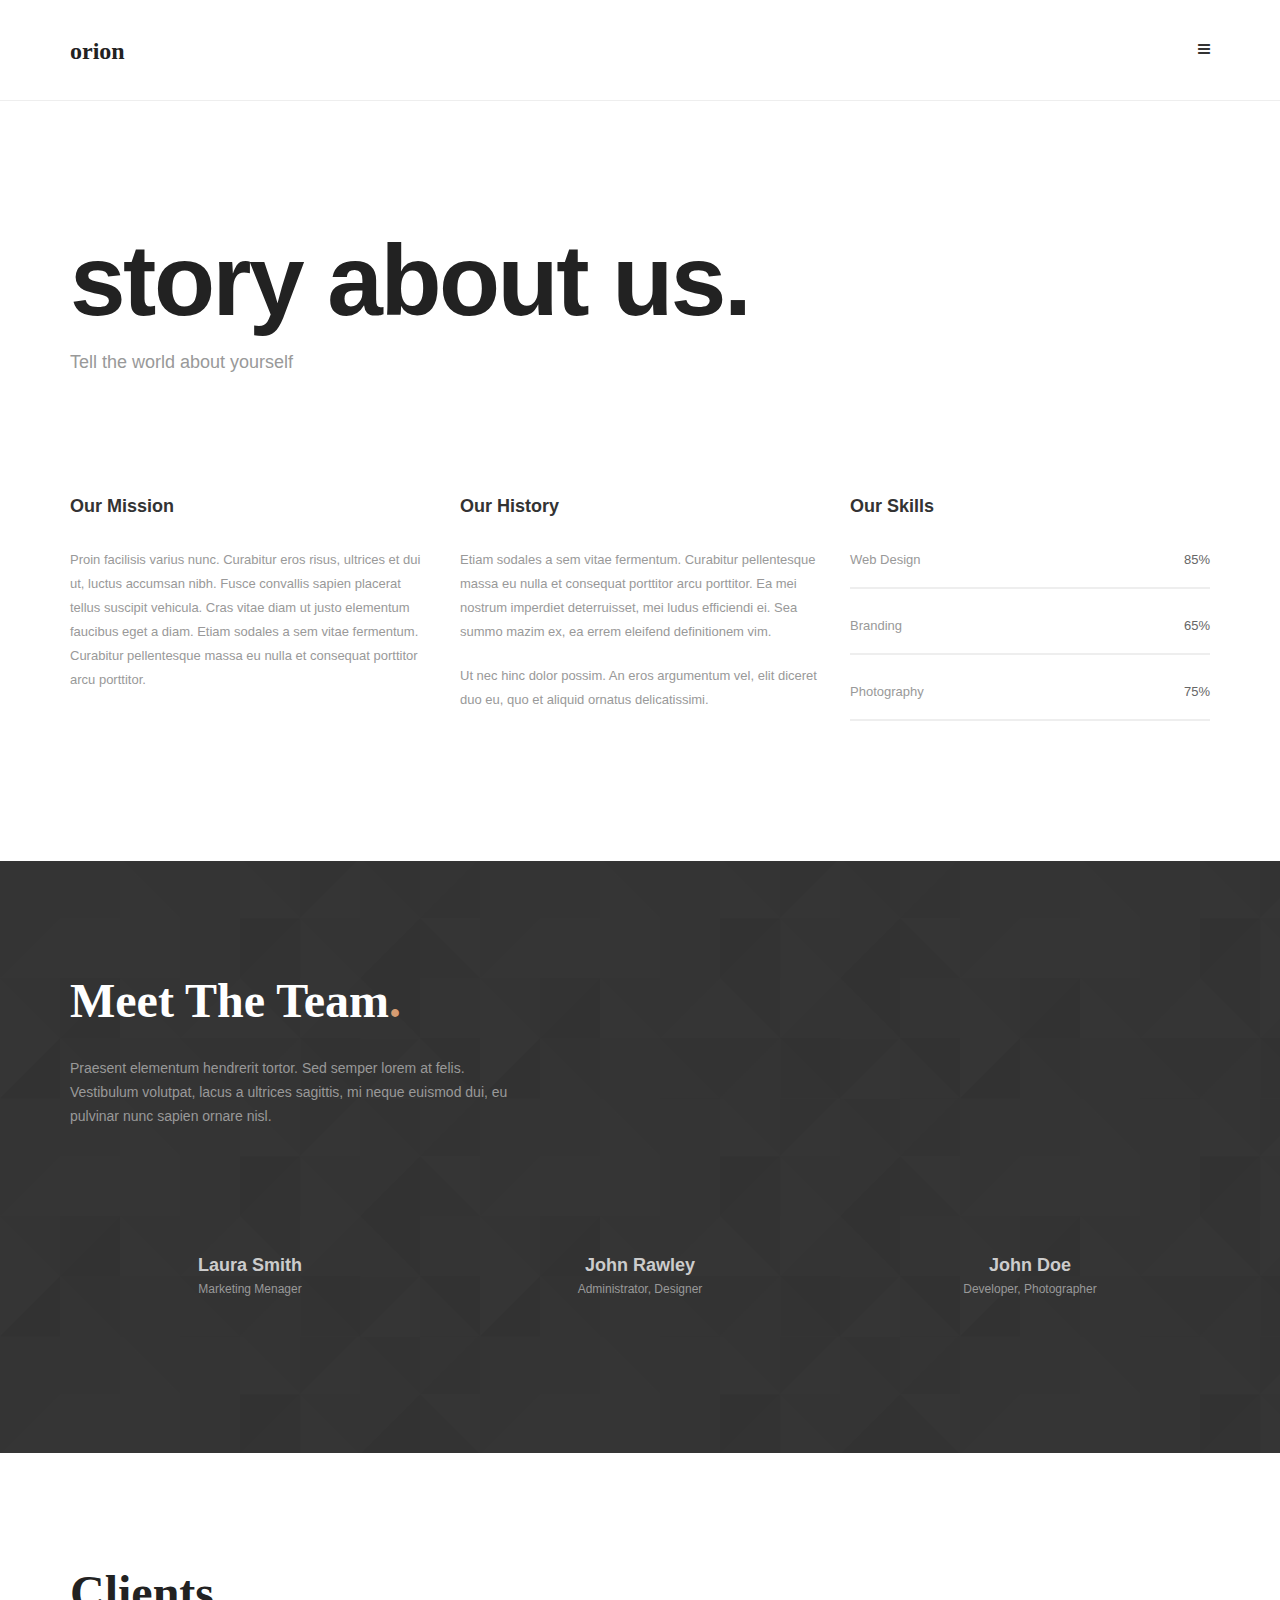
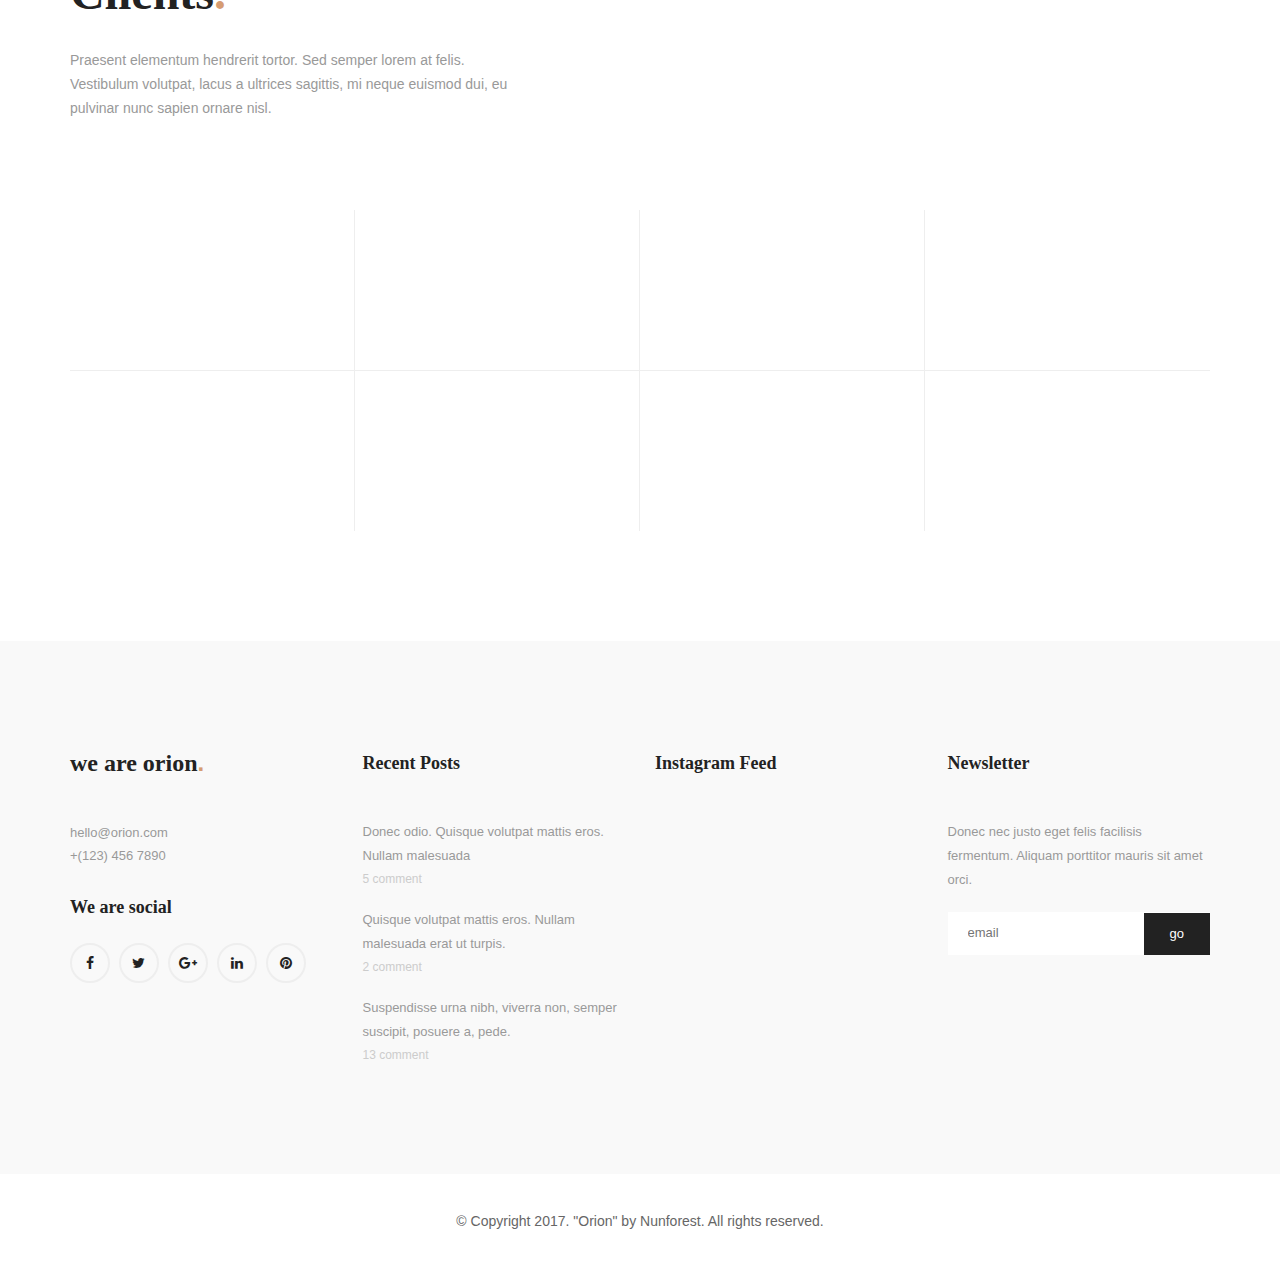
==== commit 9e017609: "Add files via upload" ====
--- a/about.html
+++ b/about.html
@@ -2,36 +2,21 @@
 
 
 <html lang="en" class="no-js">
-	<head>
-		<title>Atomic Shutter | About Me | Portfolio</title>
+<head>
+	<title>Orion</title>
+
+	<meta charset="utf-8">
+
+	<meta http-equiv="X-UA-Compatible" content="IE=edge">
+	<meta name="viewport" content="width=device-width, initial-scale=1, maximum-scale=1">
+
+	<link href="https://fonts.googleapis.com/css?family=Merriweather:300,300i,400,400i,700,700i,900,900i|Poppins:300,400,500,600,700" rel="stylesheet">
 	
-		<meta charset="utf-8">
-	
-		<meta http-equiv="X-UA-Compatible" content="IE=edge">
-		<meta name="viewport" content="width=device-width, initial-scale=1, maximum-scale=1">
-	
-		<link href="https://fonts.googleapis.com/css?family=Merriweather:300,300i,400,400i,700,700i,900,900i|Poppins:300,400,500,600,700" rel="stylesheet">
-		
-		<link rel="preconnect" href="https://fonts.googleapis.com">
-		<link rel="preconnect" href="https://fonts.gstatic.com" crossorigin>
-		<link href="https://fonts.googleapis.com/css2?family=Open+Sans:ital,wght@0,300;0,400;0,500;0,600;0,700;0,800;1,300;1,400;1,500;1,600;1,700;1,800&display=swap" rel="stylesheet">
-	
-		<link rel="stylesheet" type="text/css" href="css/bootstrap.min.css" media="screen">
-		<link rel="stylesheet" type="text/css" href="css/magnific-popup.css" media="screen">
-		<link rel="stylesheet" type="text/css" href="css/font-awesome.min.css" media="screen">
-		<link rel="stylesheet" type="text/css" href="css/elegant-icons.css" media="screen">
-		<link rel="stylesheet" type="text/css" href="css/font-bellerose.css" media="screen">
-		<!-- REVOLUTION STYLE SHEETS -->
-		<link rel="stylesheet" type="text/css" href="css/settings.css">
-		<!-- REVOLUTION LAYERS STYLES -->
-		<link rel="stylesheet" type="text/css" href="css/layers.css">
-		<!-- REVOLUTION NAVIGATION STYLES -->
-		<link rel="stylesheet" type="text/css" href="css/navigation.css">
-		<link rel="stylesheet" type="text/css" href="css/style.css" media="screen">
-	
-	
-		<link rel="icon" type="image/x-icon" href="images/favicon.ico">
-	
+	<link rel="stylesheet" type="text/css" href="css/bootstrap.min.css" media="screen">
+	<link rel="stylesheet" type="text/css" href="css/font-awesome.min.css" media="screen">
+	<link rel="stylesheet" type="text/css" href="css/elegant-icons.css" media="screen">
+	<link rel="stylesheet" type="text/css" href="css/style.css" media="screen">
+
 </head>
 <body>
 
@@ -39,41 +24,41 @@
 	<div id="container">
 		<!-- Header
 		    ================================================== -->
-			<header class="clearfix trans">
-				<nav class="navbar navbar-default navbar-fixed-top" role="navigation">
-					<div class="container">
-						<!-- Brand and toggle get grouped for better mobile display -->
-						<div class="navbar-header">
-							<button type="button" class="navbar-toggle collapsed" data-toggle="collapse" data-target="#bs-example-navbar-collapse-1">
-								<span class="sr-only">Toggle navigation</span>
-								<span class="icon-bar"></span>
-								<span class="icon-bar"></span>
-								<span class="icon-bar"></span>
-							</button>
-							<a class="navbar-brand" href="index.html"><img src="images/atomic_shutter_logo.png" alt="" style="width: 50px;"></a>
-						</div>
-	
-						<!-- Collect the nav links, forms, and other content for toggling -->
-						<div class="collapse navbar-collapse" id="bs-example-navbar-collapse-1">
-							<ul class="nav navbar-nav navbar-right navigate-section">
-								<li class="drop"><a href="index.html">Home</a></li>
-								<li><a class="active" href="about.html">About</a></li>
-								<li><a href="portfolio.html">Portfolio</a></li>
-								<li><a href="vlog.html">Vlog</a></li>
-								<li><a href="contact.html">Contact</a></li>
-								<li><a class="open-menu" href="#"><i class="fa fa-bars" aria-hidden="true"></i></a></li>
-							</ul>
-						</div><!-- /.navbar-collapse -->
-					</div><!-- /.container-fluid -->
-				</nav>
-			</header>
-			<!-- End Header -->    
+		<header class="clearfix trans">
+			<nav class="navbar navbar-default navbar-fixed-top" role="navigation">
+				<div class="container">
+					<!-- Brand and toggle get grouped for better mobile display -->
+					<div class="navbar-header">
+						<button type="button" class="navbar-toggle collapsed" data-toggle="collapse" data-target="#bs-example-navbar-collapse-1">
+							<span class="sr-only">Toggle navigation</span>
+							<span class="icon-bar"></span>
+							<span class="icon-bar"></span>
+							<span class="icon-bar"></span>
+						</button>
+						<a class="navbar-brand" href="index.html">orion<span>.</span></a>
+					</div>
+
+					<!-- Collect the nav links, forms, and other content for toggling -->
+					<div class="collapse navbar-collapse" id="bs-example-navbar-collapse-1">
+						<ul class="nav navbar-nav navbar-right navigate-section">
+							<li class="drop"><a href="index.html">Home</a></li>
+							<li><a class="active" href="about.html">About</a></li>
+							<li><a href="portfolio.html">Portfolio</a></li>
+							<li><a href="blog.html">Blog</a></li>
+							<li><a href="contact.html">Contact</a></li>
+							<li><a class="open-menu" href="#"><i class="fa fa-bars" aria-hidden="true"></i></a></li>
+						</ul>
+					</div><!-- /.navbar-collapse -->
+				</div><!-- /.container-fluid -->
+			</nav>
+		</header>
+		<!-- End Header -->     
 
 		<!-- banner-page-section 
 			================================================== -->
 		<section class="banner-page-section">
 			<div class="container">
-				<h1>story about me<span>.</span></h1>
+				<h1>story about us<span>.</span></h1>
 				<p>Tell the world about yourself</p>
 			</div>
 		</section>
@@ -85,27 +70,33 @@
 			<div class="container">
 				<div class="about-us-box">
 					<div class="row">
-						<div class="col-md-8">
+						<div class="col-md-4">
 							<div class="about-us-post">
-								<h2>Pixels, Passion, and Frames: My Creative Journey Unveiled</h2>
-								<p>After earning my Bachelor's in Web Development, I embarked on a creative odyssey. It all began in 2010, a camera in hand and a thirst for storytelling. Photography became my canvas, and every click was a stroke of artistic expression. Soon, graphic design beckoned, introducing me to a world where ideas took shape through Adobe's vibrant palette. As I honed my skills in design, videography called out to me, inviting exploration into the realm of moving frames and narratives. My journey has been a fusion of code, captivating visuals, and dynamic storytelling&dash;an exhilarating creative adventure through life.</p>
-							</div>
-						</div>
-						
+								<h2>Our Mission</h2>
+								<p>Proin facilisis varius nunc. Curabitur eros risus, ultrices et dui ut, luctus accumsan nibh. Fusce convallis sapien placerat tellus suscipit vehicula. Cras vitae diam ut justo elementum faucibus eget a diam. Etiam sodales a sem vitae fermentum. Curabitur pellentesque massa eu nulla et consequat porttitor arcu porttitor. </p>
+							</div>
+						</div>
+						<div class="col-md-4">
+							<div class="about-us-post">
+								<h2>Our History</h2>
+								<p>Etiam sodales a sem vitae fermentum. Curabitur pellentesque massa eu nulla et consequat porttitor arcu porttitor. Ea mei nostrum imperdiet deterruisset, mei ludus efficiendi ei. Sea summo mazim ex, ea errem eleifend definitionem vim. </p>
+								<p>Ut nec hinc dolor possim. An eros argumentum vel, elit diceret duo eu, quo et aliquid ornatus delicatissimi.</p>
+							</div>
+						</div>
 						<div class="col-md-4">
 							<div class="about-us-post">
 								<h2>Our Skills</h2>
 								<div class="skills-box">
 									<div class="skills-progress">
-										<p>Graphic Designing<span>90%</span></p>
-										<div class="meter nostrips">
-											<p style="width: 90%"></p>
-										</div>
-										<p>Photography <span>85%</span></p>
+										<p>Web Design <span>85%</span></p>
 										<div class="meter nostrips">
 											<p style="width: 85%"></p>
 										</div>
-										<p>Videogrpahy & Filming <span>75%</span></p>
+										<p>Branding <span>65%</span></p>
+										<div class="meter nostrips">
+											<p style="width: 65%"></p>
+										</div>
+										<p>Photography <span>75%</span></p>
 										<div class="meter nostrips">
 											<p style="width: 75%"></p>
 										</div>
@@ -123,25 +114,25 @@
 			================================================== -->
 		<section class="team-section">
 			<div class="container">
-				<div class="row">
-
-				<div class="title-section white-style col-md-5">
-							<h1><u>Hey there<span>!</span></u></h1>
-							<h2 style="font-family: 'Open Sans', sans-serif; color:white; font-weight: 400;">Jan Sanchez here</h2>
-							<br>
-							<p>I'm a mix of two worlds, born in the lively Philippines and raised in the diverse tapestry of the UAE. Growing up surrounded by different cultures in the Emirates, I absorbed a lot. This blend of Filipino roots and a global upbringing shapes how I see the world. It's made me appreciate diversity, adaptability, and the beauty of different backgrounds. This unique mix fuels my creativity and drives my passion for connecting with people from all walks of life.</p>
-				</div>
-
-				<div class="team-box col-md-5">
+				<div class="title-section white-style">
+					<div class="row">
+						<div class="col-md-5">
+							<h1>Meet The Team<span>.</span></h1>
+							<p>Praesent elementum hendrerit tortor. Sed semper lorem at felis. Vestibulum volutpat, lacus a ultrices sagittis, mi neque euismod dui, eu pulvinar nunc sapien ornare nisl. </p>
+						</div>
+					</div>
+				</div>
+				<div class="team-box">
 					<div class="row">
 					
-						
+						<div class="col-md-4 col-sm-6">
 							<div class="team-post">
 								<div class="inner-team-post">
 									<div class="image-hover">
 										<img src="upload/team/team1.jpg" alt="">
 									</div>
-									
+									<h2>Laura Smith</h2>
+									<p>Marketing Menager</p>
 									<ul class="social-icons">
 										<li><a class="facebook" href="#"><i class="fa fa-facebook"></i></a></li>
 										<li><a class="twitter" href="#"><i class="fa fa-twitter"></i></a></li>
@@ -151,20 +142,54 @@
 									</ul>
 								</div>
 							</div>
-						
-					</div>
-				</div>
-
-			</div>
-
+						</div>
+					
+						<div class="col-md-4 col-sm-6">
+							<div class="team-post">
+								<div class="inner-team-post">
+									<div class="image-hover">
+										<img src="upload/team/team2.jpg" alt="">
+									</div>
+									<h2>John Rawley</h2>
+									<p>Administrator, Designer</p>
+									<ul class="social-icons">
+										<li><a class="facebook" href="#"><i class="fa fa-facebook"></i></a></li>
+										<li><a class="twitter" href="#"><i class="fa fa-twitter"></i></a></li>
+										<li><a class="google" href="#"><i class="fa fa-google-plus"></i></a></li>
+										<li><a class="linkedin" href="#"><i class="fa fa-linkedin"></i></a></li>
+										<li><a class="pinterest" href="#"><i class="fa fa-pinterest"></i></a></li>
+									</ul>
+								</div>
+							</div>
+						</div>
+					
+						<div class="col-md-4 col-sm-6">
+							<div class="team-post">
+								<div class="inner-team-post">
+									<div class="image-hover">
+										<img src="upload/team/team3.jpg" alt="">
+									</div>
+									<h2>John Doe</h2>
+									<p>Developer, Photographer</p>
+									<ul class="social-icons">
+										<li><a class="facebook" href="#"><i class="fa fa-facebook"></i></a></li>
+										<li><a class="twitter" href="#"><i class="fa fa-twitter"></i></a></li>
+										<li><a class="google" href="#"><i class="fa fa-google-plus"></i></a></li>
+										<li><a class="linkedin" href="#"><i class="fa fa-linkedin"></i></a></li>
+										<li><a class="pinterest" href="#"><i class="fa fa-pinterest"></i></a></li>
+									</ul>
+								</div>
+							</div>
+						</div>
+
+					</div>
+				</div>
 			</div>
 		</section>
 		<!-- End team section -->
 
 		<!-- clients-section 
 			================================================== -->
-
-			<!--
 		<section class="clients-section">
 			<div class="container">
 				<div class="title-section">
@@ -189,79 +214,87 @@
 				</div>
 			</div>
 		</section>
-		-->
 		<!-- End clients section -->
 
 		<!-- footer 
 			================================================== -->
-			<footer>
-				<div class="up-footer">
-					<div class="container">
-						<div class="row">
-	
-							<div class="col-md-3 col-sm-6">
-								<div class="footer-widget text-widget">
-									<h1>Atomic Shutter<span>.</span></h1>
-									<span>mratomicshutter@gmail.com</span>
-									<span>+971 55 182 4524</span>
-								</div>
-								<div class="footer-widget social-widget">
-									<h2>Find Me</h2>
-									<ul class="social-icons">
-										<li><a class="facebook" href="https://www.facebook.com/atomicshutter/"><i class="fa fa-facebook" style="line-height: 36px;"></i></a></li>
-										<li><a class="twitter" href="https://twitter.com/MrAtomicShutter"><i class="fa fa-twitter"style="line-height: 36px;"></i></a></li>
-										<li><a class="instagram" href="https://www.instagram.com/atomicshutter/"><i class="fa fa-instagram"style="line-height: 36px;"></i></a></li>
-										<li><a class="youtube" href="https://www.youtube.com/channel/UCDG9Tj3ZlCITmG3c51mTjjw"><i class="fa fa-youtube"style="line-height: 36px;"></i></a></li>
-									</ul>
-								</div>
-							</div>
-	
-							<div class="col-md-3 col-sm-6">
-								<div class="footer-widget posts-widget">
-									<h2>Recent Posts</h2>
-									<ul class="latest-posts">
-										<li>
-											<h2><a href="vlog/first-post.html">Brand Shift: Embracing a New View After 13 Years!</a></h2>
-										</li>
-										<!--
-										<li>
-											<h2><a href="single-post.html">Quisque volutpat mattis eros. Nullam malesuada erat ut turpis.  </a></h2>
-											<a href="#">2 comment</a>
-										</li>
-										<li>
-											<h2><a href="single-post.html">Suspendisse urna nibh, viverra non, semper suscipit, posuere a, pede.</a></h2>
-											<a href="#">13 comment</a>
-										</li>
-										-->
-									</ul>
-								</div>
-							</div>
-	
-							<div class="col-md-3 col-sm-6">
-								<div class="footer-widget instagram-widget">
-									<h2>Instagram Feed</h2>
-									<ul class="instagram-list">
-										<li><a href="https://www.instagram.com/p/CxFAKINrpOZ/?utm_source=ig_web_copy_link&igshid=MzRlODBiNWFlZA=="><img src="images/instafeed/burger1.jpg" alt=""></a></li>
-										<li><a href="https://www.instagram.com/p/CxE_3STLYu8/?utm_source=ig_web_copy_link&igshid=MzRlODBiNWFlZA=="><img src="images/instafeed/burger2.jpg" alt=""></a></li>
-										<li><a href="https://www.instagram.com/p/CxE_scTrE0G/?utm_source=ig_web_copy_link&igshid=MzRlODBiNWFlZA=="><img src="images/instafeed/burger3.jpg" alt=""></a></li>
-										<li><a href="https://www.instagram.com/p/Crzz4eIPumo/?utm_source=ig_web_copy_link&igshid=MzRlODBiNWFlZA=="><img src="images/instafeed/building1.jpg" alt=""></a></li>
-										<li><a href="https://www.instagram.com/p/Crz3UnqtJ-W/?utm_source=ig_web_copy_link&igshid=MzRlODBiNWFlZA=="><img src="images/instafeed/building2.jpg" alt=""></a></li>
-										<li><a href="https://www.instagram.com/p/CrzwdZJLq6I/?utm_source=ig_web_copy_link&igshid=MzRlODBiNWFlZA=="><img src="images/instafeed/building3.jpg" alt=""></a></li>
-									</ul>
-								</div>
-							</div>
-	
-							
-	
-						</div>
-					</div>
-				</div>
-	
-				<p class="copyright">
-					&copy; Copyright 2023. AtomicShutter. All rights reserved.
-				</p>
-			</footer>
-			<!-- End footer -->
+		<footer>
+			<div class="up-footer">
+				<div class="container">
+					<div class="row">
+
+						<div class="col-md-3 col-sm-6">
+							<div class="footer-widget text-widget">
+								<h1>we are orion<span>.</span></h1>
+								<span>hello@orion.com</span>
+								<span>+(123) 456 7890</span>
+							</div>
+							<div class="footer-widget social-widget">
+								<h2>We are social</h2>
+								<ul class="social-icons">
+									<li><a class="facebook" href="#"><i class="fa fa-facebook"></i></a></li>
+									<li><a class="twitter" href="#"><i class="fa fa-twitter"></i></a></li>
+									<li><a class="google" href="#"><i class="fa fa-google-plus"></i></a></li>
+									<li><a class="linkedin" href="#"><i class="fa fa-linkedin"></i></a></li>
+									<li><a class="pinterest" href="#"><i class="fa fa-pinterest"></i></a></li>
+								</ul>
+							</div>
+						</div>
+
+						<div class="col-md-3 col-sm-6">
+							<div class="footer-widget posts-widget">
+								<h2>Recent Posts</h2>
+								<ul class="latest-posts">
+									<li>
+										<h2><a href="single-post.html">Donec odio. Quisque volutpat mattis eros. Nullam malesuada </a></h2>
+										<a href="#">5 comment</a>
+									</li>
+									<li>
+										<h2><a href="single-post.html">Quisque volutpat mattis eros. Nullam malesuada erat ut turpis.  </a></h2>
+										<a href="#">2 comment</a>
+									</li>
+									<li>
+										<h2><a href="single-post.html">Suspendisse urna nibh, viverra non, semper suscipit, posuere a, pede.</a></h2>
+										<a href="#">13 comment</a>
+									</li>
+								</ul>
+							</div>
+						</div>
+
+						<div class="col-md-3 col-sm-6">
+							<div class="footer-widget instagram-widget">
+								<h2>Instagram Feed</h2>
+								<ul class="instagram-list">
+									<li><a href="#"><img src="upload/instagram/1.jpg" alt=""></a></li>
+									<li><a href="#"><img src="upload/instagram/2.jpg" alt=""></a></li>
+									<li><a href="#"><img src="upload/instagram/3.jpg" alt=""></a></li>
+									<li><a href="#"><img src="upload/instagram/4.jpg" alt=""></a></li>
+									<li><a href="#"><img src="upload/instagram/5.jpg" alt=""></a></li>
+									<li><a href="#"><img src="upload/instagram/6.jpg" alt=""></a></li>
+								</ul>
+							</div>
+						</div>
+
+						<div class="col-md-3 col-sm-6">
+							<div class="footer-widget newsletter-widget">
+								<h2>Newsletter</h2>
+								<p>Donec nec justo eget felis facilisis fermentum. Aliquam porttitor mauris sit amet orci. </p>
+								<form class="newletter-form">
+									<input type="text" name="your-email" id="your-email" placeholder="email"/>
+									<input type="submit" id="submit_it" value="go"/>
+								</form>
+							</div>
+						</div>
+
+					</div>
+				</div>
+			</div>
+
+			<p class="copyright">
+				&copy; Copyright 2017. "Orion" by Nunforest. All rights reserved.
+			</p>
+		</footer>
+		<!-- End footer -->
 
 	</div>
 	<!-- End Container -->
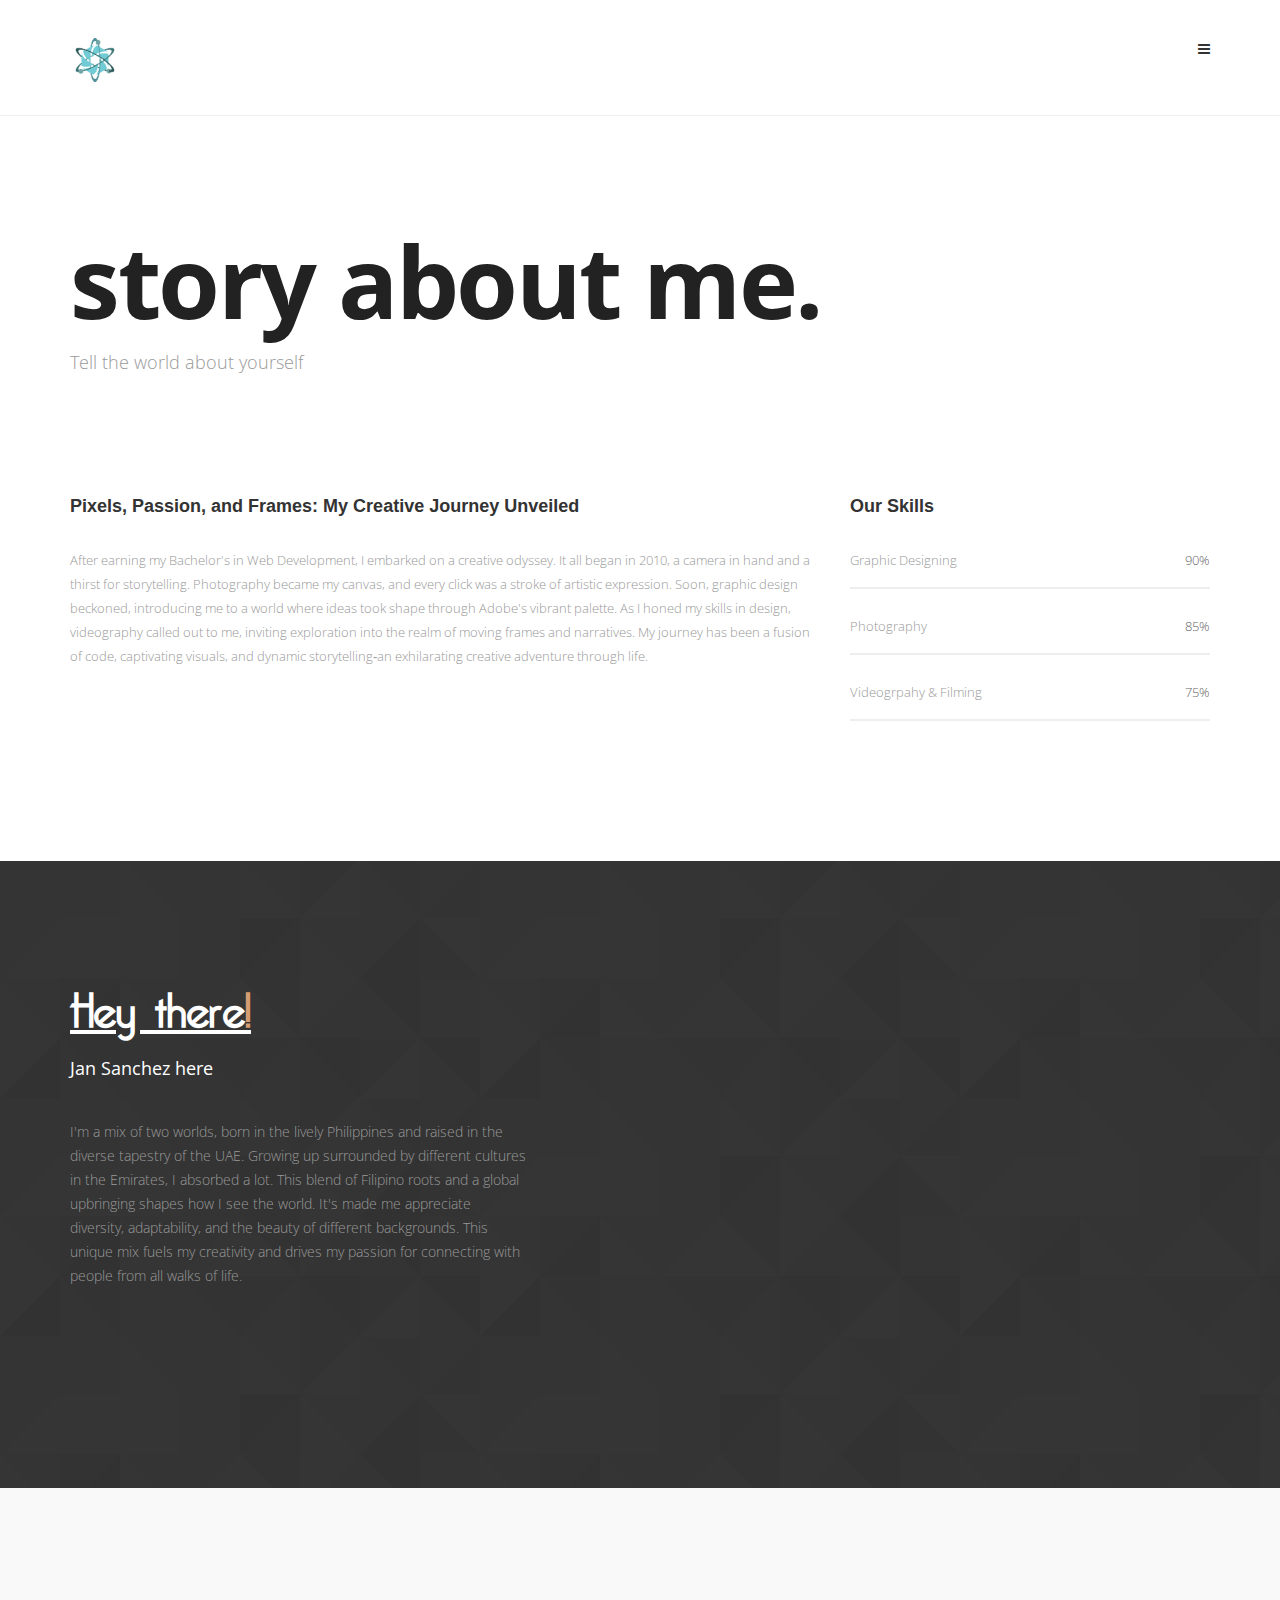
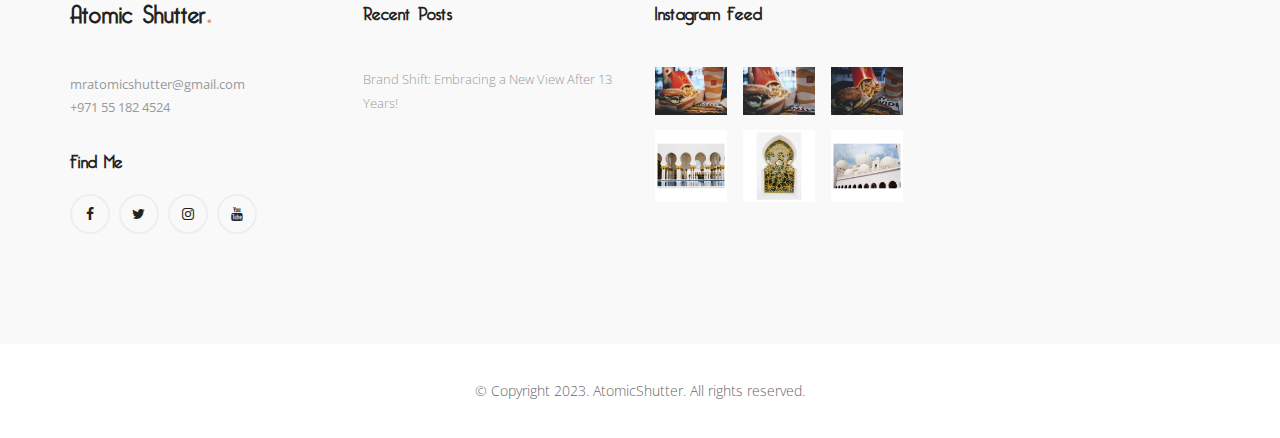
==== commit 995c7342: "Add files via upload" ====
--- a/about.html
+++ b/about.html
@@ -2,21 +2,36 @@
 
 
 <html lang="en" class="no-js">
-<head>
-	<title>Orion</title>
-
-	<meta charset="utf-8">
-
-	<meta http-equiv="X-UA-Compatible" content="IE=edge">
-	<meta name="viewport" content="width=device-width, initial-scale=1, maximum-scale=1">
-
-	<link href="https://fonts.googleapis.com/css?family=Merriweather:300,300i,400,400i,700,700i,900,900i|Poppins:300,400,500,600,700" rel="stylesheet">
-	
-	<link rel="stylesheet" type="text/css" href="css/bootstrap.min.css" media="screen">
-	<link rel="stylesheet" type="text/css" href="css/font-awesome.min.css" media="screen">
-	<link rel="stylesheet" type="text/css" href="css/elegant-icons.css" media="screen">
-	<link rel="stylesheet" type="text/css" href="css/style.css" media="screen">
-
+	<head>
+		<title>Atomic Shutter | About Me | Portfolio</title>
+	
+		<meta charset="utf-8">
+	
+		<meta http-equiv="X-UA-Compatible" content="IE=edge">
+		<meta name="viewport" content="width=device-width, initial-scale=1, maximum-scale=1">
+	
+		<link href="https://fonts.googleapis.com/css?family=Merriweather:300,300i,400,400i,700,700i,900,900i|Poppins:300,400,500,600,700" rel="stylesheet">
+		
+		<link rel="preconnect" href="https://fonts.googleapis.com">
+		<link rel="preconnect" href="https://fonts.gstatic.com" crossorigin>
+		<link href="https://fonts.googleapis.com/css2?family=Open+Sans:ital,wght@0,300;0,400;0,500;0,600;0,700;0,800;1,300;1,400;1,500;1,600;1,700;1,800&display=swap" rel="stylesheet">
+	
+		<link rel="stylesheet" type="text/css" href="css/bootstrap.min.css" media="screen">
+		<link rel="stylesheet" type="text/css" href="css/magnific-popup.css" media="screen">
+		<link rel="stylesheet" type="text/css" href="css/font-awesome.min.css" media="screen">
+		<link rel="stylesheet" type="text/css" href="css/elegant-icons.css" media="screen">
+		<link rel="stylesheet" type="text/css" href="css/font-bellerose.css" media="screen">
+		<!-- REVOLUTION STYLE SHEETS -->
+		<link rel="stylesheet" type="text/css" href="css/settings.css">
+		<!-- REVOLUTION LAYERS STYLES -->
+		<link rel="stylesheet" type="text/css" href="css/layers.css">
+		<!-- REVOLUTION NAVIGATION STYLES -->
+		<link rel="stylesheet" type="text/css" href="css/navigation.css">
+		<link rel="stylesheet" type="text/css" href="css/style.css" media="screen">
+	
+	
+		<link rel="icon" type="image/x-icon" href="images/favicon.ico">
+	
 </head>
 <body>
 
@@ -24,41 +39,41 @@
 	<div id="container">
 		<!-- Header
 		    ================================================== -->
-		<header class="clearfix trans">
-			<nav class="navbar navbar-default navbar-fixed-top" role="navigation">
-				<div class="container">
-					<!-- Brand and toggle get grouped for better mobile display -->
-					<div class="navbar-header">
-						<button type="button" class="navbar-toggle collapsed" data-toggle="collapse" data-target="#bs-example-navbar-collapse-1">
-							<span class="sr-only">Toggle navigation</span>
-							<span class="icon-bar"></span>
-							<span class="icon-bar"></span>
-							<span class="icon-bar"></span>
-						</button>
-						<a class="navbar-brand" href="index.html">orion<span>.</span></a>
-					</div>
-
-					<!-- Collect the nav links, forms, and other content for toggling -->
-					<div class="collapse navbar-collapse" id="bs-example-navbar-collapse-1">
-						<ul class="nav navbar-nav navbar-right navigate-section">
-							<li class="drop"><a href="index.html">Home</a></li>
-							<li><a class="active" href="about.html">About</a></li>
-							<li><a href="portfolio.html">Portfolio</a></li>
-							<li><a href="blog.html">Blog</a></li>
-							<li><a href="contact.html">Contact</a></li>
-							<li><a class="open-menu" href="#"><i class="fa fa-bars" aria-hidden="true"></i></a></li>
-						</ul>
-					</div><!-- /.navbar-collapse -->
-				</div><!-- /.container-fluid -->
-			</nav>
-		</header>
-		<!-- End Header -->     
+			<header class="clearfix trans">
+				<nav class="navbar navbar-default navbar-fixed-top" role="navigation">
+					<div class="container">
+						<!-- Brand and toggle get grouped for better mobile display -->
+						<div class="navbar-header">
+							<button type="button" class="navbar-toggle collapsed" data-toggle="collapse" data-target="#bs-example-navbar-collapse-1">
+								<span class="sr-only">Toggle navigation</span>
+								<span class="icon-bar"></span>
+								<span class="icon-bar"></span>
+								<span class="icon-bar"></span>
+							</button>
+							<a class="navbar-brand" href="index.html"><img src="images/atomic_shutter_logo.png" alt="" style="width: 50px;"></a>
+						</div>
+	
+						<!-- Collect the nav links, forms, and other content for toggling -->
+						<div class="collapse navbar-collapse" id="bs-example-navbar-collapse-1">
+							<ul class="nav navbar-nav navbar-right navigate-section">
+								<li class="drop"><a href="index.html">Home</a></li>
+								<li><a class="active" href="about.html">About</a></li>
+								<li><a href="portfolio.html">Portfolio</a></li>
+								<li><a href="vlog.html">Vlog</a></li>
+								<li><a href="contact.html">Contact</a></li>
+								<li><a class="open-menu" href="#"><i class="fa fa-bars" aria-hidden="true"></i></a></li>
+							</ul>
+						</div><!-- /.navbar-collapse -->
+					</div><!-- /.container-fluid -->
+				</nav>
+			</header>
+			<!-- End Header -->    
 
 		<!-- banner-page-section 
 			================================================== -->
 		<section class="banner-page-section">
 			<div class="container">
-				<h1>story about us<span>.</span></h1>
+				<h1>story about me<span>.</span></h1>
 				<p>Tell the world about yourself</p>
 			</div>
 		</section>
@@ -70,33 +85,27 @@
 			<div class="container">
 				<div class="about-us-box">
 					<div class="row">
-						<div class="col-md-4">
+						<div class="col-md-8">
 							<div class="about-us-post">
-								<h2>Our Mission</h2>
-								<p>Proin facilisis varius nunc. Curabitur eros risus, ultrices et dui ut, luctus accumsan nibh. Fusce convallis sapien placerat tellus suscipit vehicula. Cras vitae diam ut justo elementum faucibus eget a diam. Etiam sodales a sem vitae fermentum. Curabitur pellentesque massa eu nulla et consequat porttitor arcu porttitor. </p>
-							</div>
-						</div>
-						<div class="col-md-4">
-							<div class="about-us-post">
-								<h2>Our History</h2>
-								<p>Etiam sodales a sem vitae fermentum. Curabitur pellentesque massa eu nulla et consequat porttitor arcu porttitor. Ea mei nostrum imperdiet deterruisset, mei ludus efficiendi ei. Sea summo mazim ex, ea errem eleifend definitionem vim. </p>
-								<p>Ut nec hinc dolor possim. An eros argumentum vel, elit diceret duo eu, quo et aliquid ornatus delicatissimi.</p>
-							</div>
-						</div>
+								<h2>Pixels, Passion, and Frames: My Creative Journey Unveiled</h2>
+								<p>After earning my Bachelor's in Web Development, I embarked on a creative odyssey. It all began in 2010, a camera in hand and a thirst for storytelling. Photography became my canvas, and every click was a stroke of artistic expression. Soon, graphic design beckoned, introducing me to a world where ideas took shape through Adobe's vibrant palette. As I honed my skills in design, videography called out to me, inviting exploration into the realm of moving frames and narratives. My journey has been a fusion of code, captivating visuals, and dynamic storytelling&dash;an exhilarating creative adventure through life.</p>
+							</div>
+						</div>
+						
 						<div class="col-md-4">
 							<div class="about-us-post">
 								<h2>Our Skills</h2>
 								<div class="skills-box">
 									<div class="skills-progress">
-										<p>Web Design <span>85%</span></p>
+										<p>Graphic Designing<span>90%</span></p>
+										<div class="meter nostrips">
+											<p style="width: 90%"></p>
+										</div>
+										<p>Photography <span>85%</span></p>
 										<div class="meter nostrips">
 											<p style="width: 85%"></p>
 										</div>
-										<p>Branding <span>65%</span></p>
-										<div class="meter nostrips">
-											<p style="width: 65%"></p>
-										</div>
-										<p>Photography <span>75%</span></p>
+										<p>Videogrpahy & Filming <span>75%</span></p>
 										<div class="meter nostrips">
 											<p style="width: 75%"></p>
 										</div>
@@ -114,82 +123,48 @@
 			================================================== -->
 		<section class="team-section">
 			<div class="container">
-				<div class="title-section white-style">
-					<div class="row">
-						<div class="col-md-5">
-							<h1>Meet The Team<span>.</span></h1>
-							<p>Praesent elementum hendrerit tortor. Sed semper lorem at felis. Vestibulum volutpat, lacus a ultrices sagittis, mi neque euismod dui, eu pulvinar nunc sapien ornare nisl. </p>
-						</div>
-					</div>
-				</div>
-				<div class="team-box">
+				<div class="row">
+
+				<div class="title-section white-style col-md-5">
+							<h1><u>Hey there<span>!</span></u></h1>
+							<h2 style="font-family: 'Open Sans', sans-serif; color:white; font-weight: 400;">Jan Sanchez here</h2>
+							<br>
+							<p>I'm a mix of two worlds, born in the lively Philippines and raised in the diverse tapestry of the UAE. Growing up surrounded by different cultures in the Emirates, I absorbed a lot. This blend of Filipino roots and a global upbringing shapes how I see the world. It's made me appreciate diversity, adaptability, and the beauty of different backgrounds. This unique mix fuels my creativity and drives my passion for connecting with people from all walks of life.</p>
+				</div>
+
+				<div class="team-box col-md-5">
 					<div class="row">
 					
-						<div class="col-md-4 col-sm-6">
+						
 							<div class="team-post">
 								<div class="inner-team-post">
 									<div class="image-hover">
-										<img src="upload/team/team1.jpg" alt="">
+										<img src="images/me.jpg" alt="">
 									</div>
-									<h2>Laura Smith</h2>
-									<p>Marketing Menager</p>
+									
 									<ul class="social-icons">
-										<li><a class="facebook" href="#"><i class="fa fa-facebook"></i></a></li>
-										<li><a class="twitter" href="#"><i class="fa fa-twitter"></i></a></li>
-										<li><a class="google" href="#"><i class="fa fa-google-plus"></i></a></li>
-										<li><a class="linkedin" href="#"><i class="fa fa-linkedin"></i></a></li>
-										<li><a class="pinterest" href="#"><i class="fa fa-pinterest"></i></a></li>
-									</ul>
-								</div>
-							</div>
-						</div>
-					
-						<div class="col-md-4 col-sm-6">
-							<div class="team-post">
-								<div class="inner-team-post">
-									<div class="image-hover">
-										<img src="upload/team/team2.jpg" alt="">
-									</div>
-									<h2>John Rawley</h2>
-									<p>Administrator, Designer</p>
-									<ul class="social-icons">
-										<li><a class="facebook" href="#"><i class="fa fa-facebook"></i></a></li>
-										<li><a class="twitter" href="#"><i class="fa fa-twitter"></i></a></li>
-										<li><a class="google" href="#"><i class="fa fa-google-plus"></i></a></li>
-										<li><a class="linkedin" href="#"><i class="fa fa-linkedin"></i></a></li>
-										<li><a class="pinterest" href="#"><i class="fa fa-pinterest"></i></a></li>
-									</ul>
-								</div>
-							</div>
-						</div>
-					
-						<div class="col-md-4 col-sm-6">
-							<div class="team-post">
-								<div class="inner-team-post">
-									<div class="image-hover">
-										<img src="upload/team/team3.jpg" alt="">
-									</div>
-									<h2>John Doe</h2>
-									<p>Developer, Photographer</p>
-									<ul class="social-icons">
-										<li><a class="facebook" href="#"><i class="fa fa-facebook"></i></a></li>
-										<li><a class="twitter" href="#"><i class="fa fa-twitter"></i></a></li>
-										<li><a class="google" href="#"><i class="fa fa-google-plus"></i></a></li>
-										<li><a class="linkedin" href="#"><i class="fa fa-linkedin"></i></a></li>
-										<li><a class="pinterest" href="#"><i class="fa fa-pinterest"></i></a></li>
-									</ul>
-								</div>
-							</div>
-						</div>
-
-					</div>
-				</div>
+										<li><a class="facebook" href="https://www.facebook.com/atomicshutter/"><i class="fa fa-facebook"></i></a></li>
+										<li><a class="instagram" href="https://www.instagram.com/atomicshutter/"><i class="fa fa-instagram"></i></a></li>
+										<li><a class="twitter" href="https://twitter.com/MrAtomicShutter"><i class="fa fa-twitter"></i></a></li>
+										<li><a class="youtube" href="https://www.youtube.com/channel/UCDG9Tj3ZlCITmG3c51mTjjw"><i class="fa fa-youtube"></i></a></li>
+										<li><a class="linkedin" href="https://www.linkedin.com/in/jan-sanchez-b63079123/"><i class="fa fa-linkedin"></i></a></li>
+									</ul>
+								</div>
+							</div>
+						
+					</div>
+				</div>
+
+			</div>
+
 			</div>
 		</section>
 		<!-- End team section -->
 
 		<!-- clients-section 
 			================================================== -->
+
+			<!--
 		<section class="clients-section">
 			<div class="container">
 				<div class="title-section">
@@ -214,87 +189,79 @@
 				</div>
 			</div>
 		</section>
+		-->
 		<!-- End clients section -->
 
 		<!-- footer 
 			================================================== -->
-		<footer>
-			<div class="up-footer">
-				<div class="container">
-					<div class="row">
-
-						<div class="col-md-3 col-sm-6">
-							<div class="footer-widget text-widget">
-								<h1>we are orion<span>.</span></h1>
-								<span>hello@orion.com</span>
-								<span>+(123) 456 7890</span>
-							</div>
-							<div class="footer-widget social-widget">
-								<h2>We are social</h2>
-								<ul class="social-icons">
-									<li><a class="facebook" href="#"><i class="fa fa-facebook"></i></a></li>
-									<li><a class="twitter" href="#"><i class="fa fa-twitter"></i></a></li>
-									<li><a class="google" href="#"><i class="fa fa-google-plus"></i></a></li>
-									<li><a class="linkedin" href="#"><i class="fa fa-linkedin"></i></a></li>
-									<li><a class="pinterest" href="#"><i class="fa fa-pinterest"></i></a></li>
-								</ul>
-							</div>
-						</div>
-
-						<div class="col-md-3 col-sm-6">
-							<div class="footer-widget posts-widget">
-								<h2>Recent Posts</h2>
-								<ul class="latest-posts">
-									<li>
-										<h2><a href="single-post.html">Donec odio. Quisque volutpat mattis eros. Nullam malesuada </a></h2>
-										<a href="#">5 comment</a>
-									</li>
-									<li>
-										<h2><a href="single-post.html">Quisque volutpat mattis eros. Nullam malesuada erat ut turpis.  </a></h2>
-										<a href="#">2 comment</a>
-									</li>
-									<li>
-										<h2><a href="single-post.html">Suspendisse urna nibh, viverra non, semper suscipit, posuere a, pede.</a></h2>
-										<a href="#">13 comment</a>
-									</li>
-								</ul>
-							</div>
-						</div>
-
-						<div class="col-md-3 col-sm-6">
-							<div class="footer-widget instagram-widget">
-								<h2>Instagram Feed</h2>
-								<ul class="instagram-list">
-									<li><a href="#"><img src="upload/instagram/1.jpg" alt=""></a></li>
-									<li><a href="#"><img src="upload/instagram/2.jpg" alt=""></a></li>
-									<li><a href="#"><img src="upload/instagram/3.jpg" alt=""></a></li>
-									<li><a href="#"><img src="upload/instagram/4.jpg" alt=""></a></li>
-									<li><a href="#"><img src="upload/instagram/5.jpg" alt=""></a></li>
-									<li><a href="#"><img src="upload/instagram/6.jpg" alt=""></a></li>
-								</ul>
-							</div>
-						</div>
-
-						<div class="col-md-3 col-sm-6">
-							<div class="footer-widget newsletter-widget">
-								<h2>Newsletter</h2>
-								<p>Donec nec justo eget felis facilisis fermentum. Aliquam porttitor mauris sit amet orci. </p>
-								<form class="newletter-form">
-									<input type="text" name="your-email" id="your-email" placeholder="email"/>
-									<input type="submit" id="submit_it" value="go"/>
-								</form>
-							</div>
-						</div>
-
-					</div>
-				</div>
-			</div>
-
-			<p class="copyright">
-				&copy; Copyright 2017. "Orion" by Nunforest. All rights reserved.
-			</p>
-		</footer>
-		<!-- End footer -->
+			<footer>
+				<div class="up-footer">
+					<div class="container">
+						<div class="row">
+	
+							<div class="col-md-3 col-sm-6">
+								<div class="footer-widget text-widget">
+									<h1>Atomic Shutter<span>.</span></h1>
+									<span>mratomicshutter@gmail.com</span>
+									<span>+971 55 182 4524</span>
+								</div>
+								<div class="footer-widget social-widget">
+									<h2>Find Me</h2>
+									<ul class="social-icons">
+										<li><a class="facebook" href="https://www.facebook.com/atomicshutter/"><i class="fa fa-facebook" style="line-height: 36px;"></i></a></li>
+										<li><a class="twitter" href="https://twitter.com/MrAtomicShutter"><i class="fa fa-twitter"style="line-height: 36px;"></i></a></li>
+										<li><a class="instagram" href="https://www.instagram.com/atomicshutter/"><i class="fa fa-instagram"style="line-height: 36px;"></i></a></li>
+										<li><a class="youtube" href="https://www.youtube.com/channel/UCDG9Tj3ZlCITmG3c51mTjjw"><i class="fa fa-youtube"style="line-height: 36px;"></i></a></li>
+									</ul>
+								</div>
+							</div>
+	
+							<div class="col-md-3 col-sm-6">
+								<div class="footer-widget posts-widget">
+									<h2>Recent Posts</h2>
+									<ul class="latest-posts">
+										<li>
+											<h2><a href="vlog/first-post.html">Brand Shift: Embracing a New View After 13 Years!</a></h2>
+										</li>
+										<!--
+										<li>
+											<h2><a href="single-post.html">Quisque volutpat mattis eros. Nullam malesuada erat ut turpis.  </a></h2>
+											<a href="#">2 comment</a>
+										</li>
+										<li>
+											<h2><a href="single-post.html">Suspendisse urna nibh, viverra non, semper suscipit, posuere a, pede.</a></h2>
+											<a href="#">13 comment</a>
+										</li>
+										-->
+									</ul>
+								</div>
+							</div>
+	
+							<div class="col-md-3 col-sm-6">
+								<div class="footer-widget instagram-widget">
+									<h2>Instagram Feed</h2>
+									<ul class="instagram-list">
+										<li><a href="https://www.instagram.com/p/CxFAKINrpOZ/?utm_source=ig_web_copy_link&igshid=MzRlODBiNWFlZA=="><img src="images/instafeed/burger1.jpg" alt=""></a></li>
+										<li><a href="https://www.instagram.com/p/CxE_3STLYu8/?utm_source=ig_web_copy_link&igshid=MzRlODBiNWFlZA=="><img src="images/instafeed/burger2.jpg" alt=""></a></li>
+										<li><a href="https://www.instagram.com/p/CxE_scTrE0G/?utm_source=ig_web_copy_link&igshid=MzRlODBiNWFlZA=="><img src="images/instafeed/burger3.jpg" alt=""></a></li>
+										<li><a href="https://www.instagram.com/p/Crzz4eIPumo/?utm_source=ig_web_copy_link&igshid=MzRlODBiNWFlZA=="><img src="images/instafeed/building1.jpg" alt=""></a></li>
+										<li><a href="https://www.instagram.com/p/Crz3UnqtJ-W/?utm_source=ig_web_copy_link&igshid=MzRlODBiNWFlZA=="><img src="images/instafeed/building2.jpg" alt=""></a></li>
+										<li><a href="https://www.instagram.com/p/CrzwdZJLq6I/?utm_source=ig_web_copy_link&igshid=MzRlODBiNWFlZA=="><img src="images/instafeed/building3.jpg" alt=""></a></li>
+									</ul>
+								</div>
+							</div>
+	
+							
+	
+						</div>
+					</div>
+				</div>
+	
+				<p class="copyright">
+					&copy; Copyright 2023. AtomicShutter. All rights reserved.
+				</p>
+			</footer>
+			<!-- End footer -->
 
 	</div>
 	<!-- End Container -->
--- a/css/font-bellerose.css
+++ b/css/font-bellerose.css
@@ -0,0 +1,7 @@
+@font-face {
+  font-family: 'bellerose';
+  src: url('fonts/Bellerose.ttf');
+  font-weight: normal;
+  font-style: normal;
+}
+
--- a/css/settings.css
+++ b/css/settings.css
@@ -0,0 +1,1223 @@
+/*-----------------------------------------------------------------------------
+
+-	Revolution Slider 5.0 Default Style Settings -
+
+Screen Stylesheet
+
+version:   	5.0.0
+date:      	29/10/15
+author:		themepunch
+email:     	info@themepunch.com
+website:   	http://www.themepunch.com
+-----------------------------------------------------------------------------*/
+
+
+@font-face {
+  font-family: 'revicons';
+  src: url('../fonts/revicons/revicons.eot?5510888');
+  src: url('../fonts/revicons/revicons.eot?5510888#iefix') format('embedded-opentype'),
+       url('../fonts/revicons/revicons.woff?5510888') format('woff'),
+       url('../fonts/revicons/revicons.ttf?5510888') format('truetype'),
+       url('../fonts/revicons/revicons.svg?5510888#revicons') format('svg');
+  font-weight: normal;
+  font-style: normal;
+}
+
+ [class^="revicon-"]:before, [class*=" revicon-"]:before {
+  font-family: "revicons";
+  font-style: normal;
+  font-weight: normal;
+  speak: none;
+  display: inline-block;
+  text-decoration: inherit;
+  width: 1em;
+  margin-right: .2em;
+  text-align: center; 
+
+  /* For safety - reset parent styles, that can break glyph codes*/
+  font-variant: normal;
+  text-transform: none;
+
+  /* fix buttons height, for twitter bootstrap */
+  line-height: 1em;
+
+  /* Animation center compensation - margins should be symmetric */
+  /* remove if not needed */
+  margin-left: .2em;
+
+  /* you can be more comfortable with increased icons size */
+  /* font-size: 120%; */
+
+  /* Uncomment for 3D effect */
+  /* text-shadow: 1px 1px 1px rgba(127, 127, 127, 0.3); */
+}
+
+.revicon-search-1:before { content: '\e802'; } /* '' */
+.revicon-pencil-1:before { content: '\e831'; } /* '' */
+.revicon-picture-1:before { content: '\e803'; } /* '' */
+.revicon-cancel:before { content: '\e80a'; } /* '' */
+.revicon-info-circled:before { content: '\e80f'; } /* '' */
+.revicon-trash:before { content: '\e801'; } /* '' */
+.revicon-left-dir:before { content: '\e817'; } /* '' */
+.revicon-right-dir:before { content: '\e818'; } /* '' */
+.revicon-down-open:before { content: '\e83b'; } /* '' */
+.revicon-left-open:before { content: '\e819'; } /* '' */
+.revicon-right-open:before { content: '\e81a'; } /* '' */
+.revicon-angle-left:before { content: '\e820'; } /* '' */
+.revicon-angle-right:before { content: '\e81d'; } /* '' */
+.revicon-left-big:before { content: '\e81f'; } /* '' */
+.revicon-right-big:before { content: '\e81e'; } /* '' */
+.revicon-magic:before { content: '\e807'; } /* '' */
+.revicon-picture:before { content: '\e800'; } /* '' */
+.revicon-export:before { content: '\e80b'; } /* '' */
+.revicon-cog:before { content: '\e832'; } /* '' */
+.revicon-login:before { content: '\e833'; } /* '' */
+.revicon-logout:before { content: '\e834'; } /* '' */
+.revicon-video:before { content: '\e805'; } /* '' */
+.revicon-arrow-combo:before { content: '\e827'; } /* '' */
+.revicon-left-open-1:before { content: '\e82a'; } /* '' */
+.revicon-right-open-1:before { content: '\e82b'; } /* '' */
+.revicon-left-open-mini:before { content: '\e822'; } /* '' */
+.revicon-right-open-mini:before { content: '\e823'; } /* '' */
+.revicon-left-open-big:before { content: '\e824'; } /* '' */
+.revicon-right-open-big:before { content: '\e825'; } /* '' */
+.revicon-left:before { content: '\e836'; } /* '' */
+.revicon-right:before { content: '\e826'; } /* '' */
+.revicon-ccw:before { content: '\e808'; } /* '' */
+.revicon-arrows-ccw:before { content: '\e806'; } /* '' */
+.revicon-palette:before { content: '\e829'; } /* '' */
+.revicon-list-add:before { content: '\e80c'; } /* '' */
+.revicon-doc:before { content: '\e809'; } /* '' */
+.revicon-left-open-outline:before { content: '\e82e'; } /* '' */
+.revicon-left-open-2:before { content: '\e82c'; } /* '' */
+.revicon-right-open-outline:before { content: '\e82f'; } /* '' */
+.revicon-right-open-2:before { content: '\e82d'; } /* '' */
+.revicon-equalizer:before { content: '\e83a'; } /* '' */
+.revicon-layers-alt:before { content: '\e804'; } /* '' */
+.revicon-popup:before { content: '\e828'; } /* '' */
+
+							
+
+/******************************
+	-	BASIC STYLES		-
+******************************/
+
+.rev_slider_wrapper{
+	position:relative;
+	z-index: 0;
+}
+
+
+.rev_slider{
+	position:relative;
+	overflow:visible;
+}
+
+.tp-overflow-hidden { overflow:hidden;}
+
+.tp-simpleresponsive img,
+.rev_slider img{
+	max-width:none !important;
+	-moz-transition: none;
+	-webkit-transition: none;
+	-o-transition: none;
+	transition: none;
+	margin:0px;
+	padding:0px;
+	border-width:0px;
+	border:none;
+}
+
+.rev_slider .no-slides-text{
+	font-weight:bold;
+	text-align:center;
+	padding-top:80px;
+}
+
+.rev_slider >ul,
+.rev_slider_wrapper >ul,
+.tp-revslider-mainul >li,
+.rev_slider >ul >li,
+.rev_slider >ul >li:before,
+.tp-revslider-mainul >li:before,
+.tp-simpleresponsive >ul,
+.tp-simpleresponsive >ul >li,
+.tp-simpleresponsive >ul >li:before,
+.tp-revslider-mainul >li,
+.tp-simpleresponsive >ul >li{
+	list-style:none !important;
+	position:absolute;	
+	margin:0px !important;
+	padding:0px !important;
+	overflow-x: visible;
+	overflow-y: visible;
+	list-style-type: none !important;
+	background-image:none;
+	background-position:0px 0px;
+	text-indent: 0em;
+	top:0px;left:0px;
+}
+
+
+.tp-revslider-mainul >li,
+.rev_slider >ul >li,
+.rev_slider >ul >li:before,
+.tp-revslider-mainul >li:before,
+.tp-simpleresponsive >ul >li,
+.tp-simpleresponsive >ul >li:before,
+.tp-revslider-mainul >li,
+.tp-simpleresponsive >ul >li { 
+	visibility:hidden; 
+}
+
+.tp-revslider-slidesli,
+.tp-revslider-mainul	{	
+	padding:0 !important; 
+	margin:0 !important; 
+	list-style:none !important;
+}
+
+.rev_slider li.tp-revslider-slidesli {
+    position: absolute !important;
+}
+
+
+.tp-caption .rs-untoggled-content { display:block;}
+.tp-caption .rs-toggled-content { display:none;}
+
+.rs-toggle-content-active.tp-caption .rs-toggled-content { display:block;}
+.rs-toggle-content-active.tp-caption .rs-untoggled-content { display:none;}
+
+.rev_slider .tp-caption,
+.rev_slider .caption 	{ 
+	position:relative;  
+	visibility:hidden; 
+	white-space: nowrap;
+	display: block;
+}
+
+
+.rev_slider .tp-mask-wrap .tp-caption,
+.rev_slider .tp-mask-wrap *:last-child,
+.wpb_text_column .rev_slider .tp-mask-wrap .tp-caption,
+.wpb_text_column .rev_slider .tp-mask-wrap *:last-child{
+	margin-bottom:0;
+
+}
+
+	
+/* CAROUSEL FUNCTIONS */
+.tp-carousel-wrapper {
+	cursor:url(openhand.cur), move;
+}
+.tp-carousel-wrapper.dragged {
+	cursor:url(closedhand.cur), move;
+}
+
+/* ADDED FOR SLIDELINK MANAGEMENT */
+.tp-caption {
+	z-index:1
+}
+
+.tp_inner_padding {	
+	box-sizing:border-box;	
+	-webkit-box-sizing:border-box;
+	-moz-box-sizing:border-box;
+	max-height:none !important;	
+}
+
+
+.tp-caption {	
+	-moz-user-select: none;
+	-khtml-user-select: none;
+	-webkit-user-select: none;
+	-o-user-select: none;	
+	position:absolute;
+	-webkit-font-smoothing: antialiased !important;
+}
+
+
+
+.tp-forcenotvisible,
+.tp-hide-revslider,
+.tp-caption.tp-hidden-caption {	
+	visibility:hidden !important; 
+	display:none !important
+}
+
+.rev_slider embed,
+.rev_slider iframe,
+.rev_slider object,
+.rev_slider video {
+	max-width: none !important
+}
+
+
+
+
+
+
+/**********************************************
+	-	FULLSCREEN AND FULLWIDHT CONTAINERS	-
+**********************************************/
+.rev_slider_wrapper	{	width:100%;}
+
+.fullscreen-container {	
+	position:relative;
+	padding:0;
+}
+
+
+.fullwidthbanner-container{
+	position:relative;
+	padding:0;
+	overflow:hidden;
+}
+
+.fullwidthbanner-container .fullwidthabanner{
+	width:100%;
+	position:relative;
+}
+
+
+
+/*********************************
+	-	SPECIAL TP CAPTIONS -
+**********************************/
+
+.tp-static-layers				{	
+	position:absolute; z-index:505; top:0px;left:0px}
+
+
+.tp-caption .frontcorner		{
+	width: 0;
+	height: 0;
+	border-left: 40px solid transparent;
+	border-right: 0px solid transparent;
+	border-top: 40px solid #00A8FF;
+	position: absolute;left:-40px;top:0px;
+}
+
+.tp-caption .backcorner		{
+	width: 0;
+	height: 0;
+	border-left: 0px solid transparent;
+	border-right: 40px solid transparent;
+	border-bottom: 40px solid #00A8FF;
+	position: absolute;right:0px;top:0px;
+}
+
+.tp-caption .frontcornertop		{
+	width: 0;
+	height: 0;
+	border-left: 40px solid transparent;
+	border-right: 0px solid transparent;
+	border-bottom: 40px solid #00A8FF;
+	position: absolute;left:-40px;top:0px;
+}
+
+.tp-caption .backcornertop		{
+	width: 0;
+	height: 0;
+	border-left: 0px solid transparent;
+	border-right: 40px solid transparent;
+	border-top: 40px solid #00A8FF;
+	position: absolute;right:0px;top:0px;
+}
+									
+.tp-layer-inner-rotation {	
+	position: relative !important;
+}		
+
+
+/***********************************************
+	-	SPECIAL ALTERNATIVE IMAGE SETTINGS	-
+***********************************************/
+
+img.tp-slider-alternative-image	{	
+	width:100%; height:auto;
+}
+
+
+/******************************
+	-	IE8 HACKS	-
+*******************************/
+.noFilterClass {
+	filter:none !important;
+}
+
+
+/********************************
+	-	FULLSCREEN VIDEO	-
+*********************************/
+
+.rs-background-video-layer 		{	position: absolute;top:0px;left:0px; width:100%;height:100%;visibility: hidden;z-index: 0;}
+
+.tp-caption.coverscreenvideo	{	width:100%;height:100%;top:0px;left:0px;position:absolute;}
+.caption.fullscreenvideo,
+.tp-caption.fullscreenvideo		{	left:0px; top:0px; position:absolute;width:100%;height:100%}
+
+.caption.fullscreenvideo iframe,
+.caption.fullscreenvideo video,
+.tp-caption.fullscreenvideo iframe,
+.tp-caption.fullscreenvideo iframe video	{ width:100% !important; height:100% !important; display: none}
+
+.fullcoveredvideo video,
+.fullscreenvideo video				{	background: #000}
+
+.fullcoveredvideo .tp-poster		{	background-position: center center;background-size: cover;width:100%;height:100%;top:0px;left:0px}
+
+
+.videoisplaying .html5vid .tp-poster	{	display: none}
+
+.tp-video-play-button					{	
+	background:#000;
+	background:rgba(0,0,0,0.3);										
+	border-radius:5px;-moz-border-radius:5px;-webkit-border-radius:5px;
+	position: absolute;
+	top: 50%;
+	left: 50%;										
+	color: #FFF;
+	z-index: 3;
+	margin-top: -25px;
+	margin-left: -25px;
+	line-height: 50px !important;
+	text-align: center;
+	cursor: pointer;
+	width: 50px;
+	height:50px;
+	box-sizing: border-box;
+	-moz-box-sizing: border-box;	
+	display: inline-block;	
+	vertical-align: top;
+	z-index: 4;
+	opacity: 0;
+	-webkit-transition:opacity 300ms ease-out !important;
+	-moz-transition:opacity 300ms ease-out !important;
+	-o-transition:opacity 300ms ease-out !important;
+	transition:opacity 300ms ease-out !important;				
+}
+.tp-caption .html5vid					{	width:100% !important; height:100% !important;}									
+.tp-video-play-button i 				{	width:50px;height:50px; display:inline-block; text-align: center; vertical-align: top; line-height: 50px !important; font-size: 40px !important;}									
+.tp-caption:hover .tp-video-play-button	{	opacity: 1;}
+.tp-caption .tp-revstop					{	display:none; border-left:5px solid #fff !important; border-right:5px solid #fff !important;margin-top:15px !important;line-height: 20px !important;vertical-align: top; font-size:25px !important;}
+.videoisplaying .revicon-right-dir		{	display:none}
+.videoisplaying .tp-revstop				{	display:inline-block}
+
+.videoisplaying  .tp-video-play-button			{	display:none}
+.tp-caption:hover .tp-video-play-button 		{ 	display:block}
+
+.fullcoveredvideo .tp-video-play-button			{	display:none !important}
+
+
+.fullscreenvideo .fullscreenvideo video 		{	object-fit:contain !important;}
+
+.fullscreenvideo .fullcoveredvideo video 		{	object-fit:cover !important;}
+
+.tp-video-controls {
+	position: absolute;
+	bottom: 0;
+	left: 0;
+	right: 0;
+	padding: 5px;
+	opacity: 0;
+	-webkit-transition: opacity .3s;
+	-moz-transition: opacity .3s;
+	-o-transition: opacity .3s;
+	-ms-transition: opacity .3s;
+	transition: opacity .3s;
+	background-image: linear-gradient(bottom, rgb(0,0,0) 13%, rgb(50,50,50) 100%);
+	background-image: -o-linear-gradient(bottom, rgb(0,0,0) 13%, rgb(50,50,50) 100%);
+	background-image: -moz-linear-gradient(bottom, rgb(0,0,0) 13%, rgb(50,50,50) 100%);
+	background-image: -webkit-linear-gradient(bottom, rgb(0,0,0) 13%, rgb(50,50,50) 100%);
+	background-image: -ms-linear-gradient(bottom, rgb(0,0,0) 13%, rgb(50,50,50) 100%);
+	background-image: -webkit-gradient(linear,left bottom,left top,color-stop(0.13, rgb(0,0,0)),color-stop(1, rgb(50,50,50)));	
+	display:table;max-width:100%; overflow:hidden;box-sizing:border-box;-moz-box-sizing:border-box;-webkit-box-sizing:border-box;
+}
+
+.tp-caption:hover .tp-video-controls {	opacity: .9;}
+
+.tp-video-button {
+	background: rgba(0,0,0,.5);
+	border: 0;
+	color: #EEE;
+	-webkit-border-radius: 3px;
+	-moz-border-radius: 3px;
+	-o-border-radius: 3px;
+	border-radius: 3px;
+	cursor:pointer;
+	line-height:12px;
+	font-size:12px;
+	color:#fff;
+	padding:0px;
+	margin:0px;
+	outline: none;
+	}
+.tp-video-button:hover 				{	cursor: pointer;}
+
+
+.tp-video-button-wrap,
+.tp-video-seek-bar-wrap,
+.tp-video-vol-bar-wrap 				{ 	padding:0px 5px;display:table-cell; }
+
+.tp-video-seek-bar-wrap				{	width:80%}
+.tp-video-vol-bar-wrap				{	width:20%}
+
+.tp-volume-bar,
+.tp-seek-bar						{	width:100%; cursor: pointer;  outline:none; line-height:12px;margin:0; padding:0;}
+
+
+.rs-fullvideo-cover					{	width:100%;height:100%;top:0px;left:0px;position: absolute; background:transparent;z-index:5;}
+
+
+.rs-background-video-layer video::-webkit-media-controls { display:none !important;}
+
+
+/********************************
+	-	DOTTED OVERLAYS	-
+*********************************/
+.tp-dottedoverlay						{	background-repeat:repeat;width:100%;height:100%;position:absolute;top:0px;left:0px;z-index:3}
+.tp-dottedoverlay.twoxtwo				{	background:url(../assets/gridtile.png)}
+.tp-dottedoverlay.twoxtwowhite			{	background:url(../assets/gridtile_white.png)}
+.tp-dottedoverlay.threexthree			{	background:url(../assets/gridtile_3x3.png)}
+.tp-dottedoverlay.threexthreewhite		{	background:url(../assets/gridtile_3x3_white.png)}
+
+
+/******************************
+	-	SHADOWS		-
+******************************/
+
+.tp-shadowcover	{	width:100%;height:100%;top:0px;left:0px;background: #fff;position: absolute; z-index: -1;}
+.tp-shadow1 {
+	-webkit-box-shadow: 0 10px 6px -6px rgba(0,0,0,0.8);
+	   -moz-box-shadow: 0 10px 6px -6px rgba(0,0,0,0.8);
+	        box-shadow: 0 10px 6px -6px rgba(0,0,0,0.8);
+}
+
+.tp-shadow2:before, .tp-shadow2:after,
+.tp-shadow3:before, .tp-shadow4:after
+{
+  z-index: -2;
+  position: absolute;
+  content: "";
+  bottom: 10px;
+  left: 10px;
+  width: 50%;
+  top: 85%;
+  max-width:300px;
+  background: transparent;
+  -webkit-box-shadow: 0 15px 10px rgba(0,0,0,0.8);
+  -moz-box-shadow: 0 15px 10px rgba(0,0,0,0.8);
+  box-shadow: 0 15px 10px rgba(0,0,0,0.8);
+  -webkit-transform: rotate(-3deg);
+  -moz-transform: rotate(-3deg);
+  -o-transform: rotate(-3deg);
+  -ms-transform: rotate(-3deg);
+  transform: rotate(-3deg);
+}
+
+.tp-shadow2:after,
+.tp-shadow4:after
+{
+  -webkit-transform: rotate(3deg);
+  -moz-transform: rotate(3deg);
+  -o-transform: rotate(3deg);
+  -ms-transform: rotate(3deg);
+  transform: rotate(3deg);
+  right: 10px;
+  left: auto;
+}
+
+.tp-shadow5
+{
+  	position:relative;       
+    -webkit-box-shadow:0 1px 4px rgba(0, 0, 0, 0.3), 0 0 40px rgba(0, 0, 0, 0.1) inset;
+       -moz-box-shadow:0 1px 4px rgba(0, 0, 0, 0.3), 0 0 40px rgba(0, 0, 0, 0.1) inset;
+            box-shadow:0 1px 4px rgba(0, 0, 0, 0.3), 0 0 40px rgba(0, 0, 0, 0.1) inset;
+}
+.tp-shadow5:before, .tp-shadow5:after
+{
+	content:"";
+    position:absolute; 
+    z-index:-2;
+    -webkit-box-shadow:0 0 25px 0px rgba(0,0,0,0.6);
+    -moz-box-shadow:0 0 25px 0px  rgba(0,0,0,0.6);
+    box-shadow:0 0 25px 0px  rgba(0,0,0,0.6);
+    top:30%;
+    bottom:0;
+    left:20px;
+    right:20px;
+    -moz-border-radius:100px / 20px;
+    border-radius:100px / 20px;
+}
+
+/******************************
+	-	BUTTONS	-
+*******************************/
+
+.tp-button{
+	padding:6px 13px 5px;
+	border-radius: 3px;
+	-moz-border-radius: 3px;
+	-webkit-border-radius: 3px;
+	height:30px;
+	cursor:pointer;
+	color:#fff !important; text-shadow:0px 1px 1px rgba(0, 0, 0, 0.6) !important; font-size:15px; line-height:45px !important;
+	font-family: arial, sans-serif; font-weight: bold; letter-spacing: -1px;
+	text-decoration:none;
+}
+
+.tp-button.big	{	color:#fff; text-shadow:0px 1px 1px rgba(0, 0, 0, 0.6); font-weight:bold; padding:9px 20px; font-size:19px;  line-height:57px !important; }
+
+
+.purchase:hover,
+.tp-button:hover,
+.tp-button.big:hover {	background-position:bottom, 15px 11px}
+
+	
+/*	BUTTON COLORS	*/
+
+.tp-button.green, .tp-button:hover.green,
+.purchase.green, .purchase:hover.green			{ background-color:#21a117; -webkit-box-shadow:  0px 3px 0px 0px #104d0b;        -moz-box-shadow:   0px 3px 0px 0px #104d0b;        box-shadow:   0px 3px 0px 0px #104d0b;  }
+
+.tp-button.blue, .tp-button:hover.blue,
+.purchase.blue, .purchase:hover.blue			{ background-color:#1d78cb; -webkit-box-shadow:  0px 3px 0px 0px #0f3e68;        -moz-box-shadow:   0px 3px 0px 0px #0f3e68;        box-shadow:   0px 3px 0px 0px #0f3e68}
+
+.tp-button.red, .tp-button:hover.red,
+.purchase.red, .purchase:hover.red				{ background-color:#cb1d1d; -webkit-box-shadow:  0px 3px 0px 0px #7c1212;        -moz-box-shadow:   0px 3px 0px 0px #7c1212;        box-shadow:   0px 3px 0px 0px #7c1212}
+
+.tp-button.orange, .tp-button:hover.orange,
+.purchase.orange, .purchase:hover.orange		{ background-color:#ff7700; -webkit-box-shadow:  0px 3px 0px 0px #a34c00;        -moz-box-shadow:   0px 3px 0px 0px #a34c00;        box-shadow:   0px 3px 0px 0px #a34c00}
+
+.tp-button.darkgrey,.tp-button.grey,
+.tp-button:hover.darkgrey,.tp-button:hover.grey,
+.purchase.darkgrey, .purchase:hover.darkgrey	{ background-color:#555; -webkit-box-shadow:  0px 3px 0px 0px #222;        -moz-box-shadow:   0px 3px 0px 0px #222;        box-shadow:   0px 3px 0px 0px #222}
+
+.tp-button.lightgrey, .tp-button:hover.lightgrey,
+.purchase.lightgrey, .purchase:hover.lightgrey	{ background-color:#888; -webkit-box-shadow:  0px 3px 0px 0px #555;        -moz-box-shadow:   0px 3px 0px 0px #555;        box-shadow:   0px 3px 0px 0px #555}
+
+
+
+/* TP BUTTONS DESKTOP SIZE */
+
+.rev-btn,
+.rev-btn:visited						{ 	outline:none !important; box-shadow:none !important; text-decoration: none !important; line-height: 44px; font-size: 17px; font-weight: 500; padding: 12px 35px; box-sizing:border-box;-moz-box-sizing:border-box;-webkit-box-sizing:border-box;  font-family: "Roboto", sans-serif;  cursor: pointer;}
+
+.rev-btn.rev-uppercase,
+.rev-btn.rev-uppercase:visited			{ 	text-transform: uppercase; letter-spacing: 1px; font-size: 15px; font-weight: 900; }
+
+.rev-btn.rev-withicon i					{ 	font-size: 15px; font-weight: normal; position: relative; top: 0px; -webkit-transition: all 0.2s ease-out !important; -moz-transition: all 0.2s ease-out !important; -o-transition: all 0.2s ease-out !important; -ms-transition: all 0.2s ease-out !important; margin-left:10px !important;}
+
+.rev-btn.rev-hiddenicon i				{ 	font-size: 15px; font-weight: normal; position: relative; top: 0px; -webkit-transition: all 0.2s ease-out !important; -moz-transition: all 0.2s ease-out !important; -o-transition: all 0.2s ease-out !important; -ms-transition: all 0.2s ease-out !important; opacity: 0; margin-left:0px !important; width:0px !important;  }
+.rev-btn.rev-hiddenicon:hover i			{   opacity: 1 !important; margin-left:10px !important; width:auto !important;}
+
+/* REV BUTTONS MEDIUM */
+.rev-btn.rev-medium,
+.rev-btn.rev-medium:visited				{	 line-height: 36px; font-size: 14px; padding: 10px 30px; }
+
+.rev-btn.rev-medium.rev-withicon i		{ 	font-size: 14px; top: 0px; }
+
+.rev-btn.rev-medium.rev-hiddenicon i	{ 	font-size: 14px; top: 0px; }
+
+
+/* REV BUTTONS SMALL */
+.rev-btn.rev-small,
+.rev-btn.rev-small:visited				{	line-height: 28px; font-size: 12px; padding: 7px 20px; }
+
+.rev-btn.rev-small.rev-withicon i		{	font-size: 12px; top: 0px; }
+
+.rev-btn.rev-small.rev-hiddenicon i		{ 	font-size: 12px; top: 0px; }
+
+
+/* ROUNDING OPTIONS */
+.rev-maxround 							{ 	-webkit-border-radius: 30px; -moz-border-radius: 30px; border-radius: 30px; }
+.rev-minround 							{ 	-webkit-border-radius: 3px; -moz-border-radius: 3px; border-radius: 3px; }	
+
+
+/* BURGER BUTTON */
+.rev-burger {
+  position: relative;
+  width: 60px;
+  height: 60px;
+  box-sizing: border-box;
+  padding: 22px 0 0 14px;
+  border-radius: 50%;
+  border: 1px solid rgba(51,51,51,0.25);
+  tap-highlight-color: transparent;
+  cursor: pointer;
+}
+.rev-burger span {
+  display: block;
+  width: 30px;
+  height: 3px;
+  background: #333;
+  transition: .7s;
+  pointer-events: none;
+  transform-style: flat !important;
+}
+.rev-burger span:nth-child(2) {
+  margin: 3px 0;
+}
+
+#dialog_addbutton .rev-burger:hover :first-child,
+.open .rev-burger :first-child,
+.open.rev-burger :first-child {
+  transform: translateY(6px) rotate(-45deg);
+  -webkit-transform: translateY(6px) rotate(-45deg);
+}
+#dialog_addbutton .rev-burger:hover :nth-child(2),
+.open .rev-burger :nth-child(2),
+.open.rev-burger :nth-child(2) {
+  transform: rotate(-45deg);
+  -webkit-transform: rotate(-45deg);
+  opacity: 0;
+}
+#dialog_addbutton .rev-burger:hover :last-child,
+.open .rev-burger :last-child,
+.open.rev-burger :last-child {
+  transform: translateY(-6px) rotate(-135deg);
+  -webkit-transform: translateY(-6px) rotate(-135deg);
+}
+
+.rev-burger.revb-white {
+  border: 2px solid rgba(255,255,255,0.2);
+}
+.rev-burger.revb-white span {
+  background: #fff;
+}
+.rev-burger.revb-whitenoborder {
+  border: 0;
+}
+.rev-burger.revb-whitenoborder span {
+  background: #fff;
+}
+.rev-burger.revb-darknoborder {
+  border: 0;
+}
+.rev-burger.revb-darknoborder span {
+  background: #333;
+}
+
+.rev-burger.revb-whitefull {
+  background: #fff;
+  border:none;
+}
+
+.rev-burger.revb-whitefull span {
+	background:#333;
+}
+
+.rev-burger.revb-darkfull {
+  background: #333;
+  border:none;
+}
+
+.rev-burger.revb-darkfull span {
+	background:#fff;
+}
+
+
+/* SCROLL DOWN BUTTON */
+@-webkit-keyframes rev-ani-mouse {
+	0% { opacity: 1;top: 29%;}
+	15% {opacity: 1;top: 50%;}
+	50% { opacity: 0;top: 50%;}
+	100% { opacity: 0;top: 29%;}
+}
+@-moz-keyframes rev-ani-mouse {
+	0% {opacity: 1;top: 29%;}
+	15% {opacity: 1;top: 50%;}
+	50% {opacity: 0;top: 50%;}
+	100% {opacity: 0;top: 29%;}
+}
+@keyframes rev-ani-mouse {
+	0% {opacity: 1;top: 29%;}
+	15% {opacity: 1;top: 50%;}
+	50% {opacity: 0;top: 50%;}
+	100% {opacity: 0;top: 29%;}
+}
+.rev-scroll-btn {
+	display: inline-block;
+	position: relative;
+	left: 0;
+	right: 0;
+	text-align: center;
+	cursor: pointer;
+	width:35px;
+	height:55px;
+	-webkit-box-sizing: border-box;
+	-moz-box-sizing: border-box;
+	box-sizing: border-box;
+	border: 3px solid white;
+	border-radius: 23px;
+}
+.rev-scroll-btn > * {
+	display: inline-block;
+	line-height: 18px;
+	font-size: 13px;
+	font-weight: normal;
+	color: #7f8c8d;
+	color: #ffffff;
+	font-family: "proxima-nova", "Helvetica Neue", Helvetica, Arial, sans-serif;
+	letter-spacing: 2px;
+}
+.rev-scroll-btn > *:hover,
+.rev-scroll-btn > *:focus,
+.rev-scroll-btn > *.active {
+	color: #ffffff;
+}
+.rev-scroll-btn > *:hover,
+.rev-scroll-btn > *:focus,
+.rev-scroll-btn > *:active,
+.rev-scroll-btn > *.active {
+	filter: alpha(opacity=80);
+}
+
+.rev-scroll-btn.revs-fullwhite  {
+	background:#fff;
+}
+
+.rev-scroll-btn.revs-fullwhite span {
+	background: #333;	
+}
+
+.rev-scroll-btn.revs-fulldark  {
+	background:#333;
+	border:none;
+}
+
+.rev-scroll-btn.revs-fulldark  span {
+	background: #fff;	
+}
+
+.rev-scroll-btn span {
+	position: absolute;
+	display: block;
+	top: 29%;
+	left: 50%;
+	width: 8px;
+	height: 8px;
+	margin: -4px 0 0 -4px;
+	background: white;
+	border-radius: 50%;
+	-webkit-animation: rev-ani-mouse 2.5s linear infinite;
+	-moz-animation: rev-ani-mouse 2.5s linear infinite;
+	animation: rev-ani-mouse 2.5s linear infinite;
+}
+
+.rev-scroll-btn.revs-dark {
+	border-color:#333;
+}
+.rev-scroll-btn.revs-dark span {
+	background: #333;	
+}
+
+.rev-control-btn {
+	position: relative;
+	display: inline-block;
+	z-index: 5;	
+	color: #FFF;  
+	font-size: 20px;
+	line-height: 60px;
+	font-weight: 400;
+	font-style: normal;
+	font-family: Raleway;	
+	text-decoration: none;
+	text-align: center;
+	background-color: #000;	
+	border-radius: 50px;	
+	text-shadow: none;
+	background-color: rgba(0, 0, 0, 0.50);
+	width:60px;
+	height:60px;
+	box-sizing: border-box;
+	cursor: pointer;
+}
+
+.rev-cbutton-dark-sr	{	
+	border-radius: 3px;		
+}
+
+.rev-cbutton-light	{	
+	color: #333;  	
+	background-color: rgba(255,255,255, 0.75);	
+}
+
+.rev-cbutton-light-sr	{		
+	color: #333;  	
+	border-radius: 3px;		
+	background-color: rgba(255,255,255, 0.75);
+}
+
+
+.rev-sbutton {	
+	line-height: 37px;	
+	width:37px;
+	height:37px;	
+}
+
+.rev-sbutton-blue	{	
+	background-color: #3B5998
+}
+.rev-sbutton-lightblue	{	
+	background-color: #00A0D1;
+}
+.rev-sbutton-red	{	
+	background-color: #DD4B39;
+}
+
+
+
+
+/************************************
+-	TP BANNER TIMER		-
+*************************************/
+.tp-bannertimer								{	visibility: hidden; width:100%; height:5px; /*background:url(../assets/timer.png);*/ background: #fff; background: rgba(0,0,0,0.15); position:absolute; z-index:200; top:0px}
+.tp-bannertimer.tp-bottom					{	top:auto; bottom:0px !important;height:5px}
+
+
+/*********************************************
+-	BASIC SETTINGS FOR THE BANNER	-
+***********************************************/
+
+ .tp-simpleresponsive img {
+	-moz-user-select: none;
+    -khtml-user-select: none;
+    -webkit-user-select: none;
+    -o-user-select: none;
+}
+
+.tp-caption img {
+	background: transparent;
+	-ms-filter: "progid:DXImageTransform.Microsoft.gradient(startColorstr=#00FFFFFF,endColorstr=#00FFFFFF)";
+	filter: progid:DXImageTransform.Microsoft.gradient(startColorstr=#00FFFFFF,endColorstr=#00FFFFFF);
+	zoom: 1;
+}
+
+
+
+/*  CAPTION SLIDELINK   **/
+.caption.slidelink a div,
+.tp-caption.slidelink a div {	width:3000px; height:1500px;  background:url(../assets/coloredbg.png) repeat}
+.tp-caption.slidelink a span{	background:url(../assets/coloredbg.png) repeat}
+.tp-shape {	width:100%;height:100%;}
+
+
+
+/*********************************************
+-	WOOCOMMERCE STYLES	-
+***********************************************/
+
+.tp-caption .rs-starring				{	display: inline-block}
+.tp-caption .rs-starring .star-rating	{	float: none;}
+
+.tp-caption .rs-starring .star-rating {
+	color: #FFC321 !important;
+	display: inline-block;
+    vertical-align: top;
+}
+
+.tp-caption .rs-starring .star-rating, 
+.tp-caption .rs-starring-page .star-rating {	
+	position: relative;
+	height: 1em;
+	
+	width: 5.4em;
+	font-family: star;
+}
+
+.tp-caption  .rs-starring .star-rating:before, 
+.tp-caption  .rs-starring-page .star-rating:before {
+	content: "\73\73\73\73\73";
+	color: #E0DADF;
+	float: left;
+	top: 0;
+	left: 0;
+	position: absolute;
+}
+
+.tp-caption .rs-starring .star-rating span {
+	overflow: hidden;
+	float: left;
+	top: 0;
+	left: 0;
+	position: absolute;
+	padding-top: 1.5em;
+	font-size: 1em !important;
+}
+
+.tp-caption .rs-starring .star-rating span:before,
+.tp-caption .rs-starring .star-rating span:before {
+	content: "\53\53\53\53\53";
+	top: 0;
+	position: absolute;
+	left: 0;
+}
+
+.tp-caption .rs-starring .star-rating {
+	color: #FFC321 !important;
+}
+
+
+.tp-caption .rs-starring .star-rating, 
+.tp-caption .rs-starring-page .star-rating {
+	
+	font-size: 1em !important;
+	font-family: star;
+}
+
+
+/******************************
+	-	LOADER FORMS	-
+********************************/
+
+.tp-loader 	{
+	top:50%; left:50%;
+	z-index:10000;
+	position:absolute;
+}
+
+.tp-loader.spinner0 {
+	width: 40px;
+	height: 40px;
+	background-color: #fff;
+	background:url(../assets/loader.gif) no-repeat center center;
+	box-shadow: 0px 0px 20px 0px rgba(0,0,0,0.15);
+	-webkit-box-shadow: 0px 0px 20px 0px rgba(0,0,0,0.15);
+	margin-top:-20px;
+	margin-left:-20px;
+	-webkit-animation: tp-rotateplane 1.2s infinite ease-in-out;
+	animation: tp-rotateplane 1.2s infinite ease-in-out;
+	border-radius: 3px;
+	-moz-border-radius: 3px;
+	-webkit-border-radius: 3px;
+}
+
+
+.tp-loader.spinner1 {
+	width: 40px;
+	height: 40px;
+	background-color: #fff;
+	box-shadow: 0px 0px 20px 0px rgba(0,0,0,0.15);
+	-webkit-box-shadow: 0px 0px 20px 0px rgba(0,0,0,0.15);
+	margin-top:-20px;
+	margin-left:-20px;
+	-webkit-animation: tp-rotateplane 1.2s infinite ease-in-out;
+	animation: tp-rotateplane 1.2s infinite ease-in-out;
+	border-radius: 3px;
+	-moz-border-radius: 3px;
+	-webkit-border-radius: 3px;
+}
+
+
+
+.tp-loader.spinner5 	{	
+	background:url(../assets/loader.gif) no-repeat 10px 10px;
+	background-color:#fff;
+	margin:-22px -22px;
+	width:44px;height:44px;
+	border-radius: 3px;
+	-moz-border-radius: 3px;
+	-webkit-border-radius: 3px;
+}
+
+
+@-webkit-keyframes tp-rotateplane {
+  0% { -webkit-transform: perspective(120px) }
+  50% { -webkit-transform: perspective(120px) rotateY(180deg) }
+  100% { -webkit-transform: perspective(120px) rotateY(180deg)  rotateX(180deg) }
+}
+
+@keyframes tp-rotateplane {
+  0% { transform: perspective(120px) rotateX(0deg) rotateY(0deg);} 
+  50% { transform: perspective(120px) rotateX(-180.1deg) rotateY(0deg);} 
+  100% { transform: perspective(120px) rotateX(-180deg) rotateY(-179.9deg);}
+}
+
+
+.tp-loader.spinner2 {
+	width: 40px;
+	height: 40px;
+	margin-top:-20px;margin-left:-20px;
+	background-color: #ff0000;
+	box-shadow: 0px 0px 20px 0px rgba(0,0,0,0.15);
+	-webkit-box-shadow: 0px 0px 20px 0px rgba(0,0,0,0.15);
+	border-radius: 100%;
+	-webkit-animation: tp-scaleout 1.0s infinite ease-in-out;
+	animation: tp-scaleout 1.0s infinite ease-in-out;
+}
+
+@-webkit-keyframes tp-scaleout {
+  0% { -webkit-transform: scale(0.0) }
+  100% {-webkit-transform: scale(1.0); opacity: 0;}
+}
+
+@keyframes tp-scaleout {
+  0% {transform: scale(0.0);-webkit-transform: scale(0.0);} 
+  100% {transform: scale(1.0);-webkit-transform: scale(1.0);opacity: 0;}
+}
+
+
+.tp-loader.spinner3 {
+  margin: -9px 0px 0px -35px;
+  width: 70px;
+  text-align: center;
+}
+
+.tp-loader.spinner3 .bounce1,
+.tp-loader.spinner3 .bounce2,
+.tp-loader.spinner3 .bounce3 {
+  width: 18px;
+  height: 18px;
+  background-color: #fff;
+  box-shadow: 0px 0px 20px 0px rgba(0,0,0,0.15);
+  -webkit-box-shadow: 0px 0px 20px 0px rgba(0,0,0,0.15);
+  border-radius: 100%;
+  display: inline-block;
+  -webkit-animation: tp-bouncedelay 1.4s infinite ease-in-out;
+  animation: tp-bouncedelay 1.4s infinite ease-in-out;
+  /* Prevent first frame from flickering when animation starts */
+  -webkit-animation-fill-mode: both;
+  animation-fill-mode: both;
+}
+
+.tp-loader.spinner3 .bounce1 {
+  -webkit-animation-delay: -0.32s;
+  animation-delay: -0.32s;
+}
+
+.tp-loader.spinner3 .bounce2 {
+  -webkit-animation-delay: -0.16s;
+  animation-delay: -0.16s;
+}
+
+@-webkit-keyframes tp-bouncedelay {
+  0%, 80%, 100% { -webkit-transform: scale(0.0) }
+  40% { -webkit-transform: scale(1.0) }
+}
+
+@keyframes tp-bouncedelay {
+  0%, 80%, 100% {transform: scale(0.0);} 
+  40% {transform: scale(1.0);}
+}
+
+
+
+
+.tp-loader.spinner4 {
+  margin: -20px 0px 0px -20px;
+  width: 40px;
+  height: 40px;
+  text-align: center;
+  -webkit-animation: tp-rotate 2.0s infinite linear;
+  animation: tp-rotate 2.0s infinite linear;
+}
+
+.tp-loader.spinner4 .dot1,
+.tp-loader.spinner4 .dot2 {
+  width: 60%;
+  height: 60%;
+  display: inline-block;
+  position: absolute;
+  top: 0;
+  background-color: #fff;
+  border-radius: 100%;
+  -webkit-animation: tp-bounce 2.0s infinite ease-in-out;
+  animation: tp-bounce 2.0s infinite ease-in-out;
+  box-shadow: 0px 0px 20px 0px rgba(0,0,0,0.15);
+  -webkit-box-shadow: 0px 0px 20px 0px rgba(0,0,0,0.15);
+}
+
+.tp-loader.spinner4 .dot2 {
+  top: auto;
+  bottom: 0px;
+  -webkit-animation-delay: -1.0s;
+  animation-delay: -1.0s;
+}
+
+@-webkit-keyframes tp-rotate { 100% { -webkit-transform: rotate(360deg) }}
+@keyframes tp-rotate { 100% { transform: rotate(360deg); -webkit-transform: rotate(360deg) }}
+
+@-webkit-keyframes tp-bounce {
+  0%, 100% { -webkit-transform: scale(0.0) }
+  50% { -webkit-transform: scale(1.0) }
+}
+
+@keyframes tp-bounce {
+  0%, 100% {transform: scale(0.0);} 
+  50% { transform: scale(1.0);}
+}
+
+
+
+/***********************************************
+	-  STANDARD NAVIGATION SETTINGS 
+***********************************************/
+
+
+.tp-thumbs.navbar,
+.tp-bullets.navbar,
+.tp-tabs.navbar					{	border:none; min-height: 0; margin:0; border-radius: 0; -moz-border-radius:0; -webkit-border-radius:0;}
+
+.tp-tabs,
+.tp-thumbs,
+.tp-bullets						{	position:absolute; display:block; z-index:1000; top:0px; left:0px;}
+
+.tp-tab,
+.tp-thumb 						{	cursor: pointer; position:absolute;opacity:0.5;  box-sizing: border-box;-moz-box-sizing: border-box;-webkit-box-sizing: border-box;}
+
+.tp-arr-imgholder,
+.tp-videoposter,
+.tp-thumb-image,
+.tp-tab-image					{	background-position: center center; background-size:cover;width:100%;height:100%; display:block; position:absolute;top:0px;left:0px;}
+
+.tp-tab:hover,
+.tp-tab.selected,
+.tp-thumb:hover,
+.tp-thumb.selected				{	opacity:1;}
+
+.tp-tab-mask,
+.tp-thumb-mask 					{	box-sizing:border-box !important; -webkit-box-sizing:border-box !important; -moz-box-sizing:border-box !important}
+
+.tp-tabs,
+.tp-thumbs						{	box-sizing:content-box !important; -webkit-box-sizing:content-box !important; -moz-box-sizing: content-box !important}
+
+.tp-bullet 						{	width:15px;height:15px; position:absolute; background:#fff; background:rgba(255,255,255,0.3); cursor: pointer;}
+.tp-bullet.selected,
+.tp-bullet:hover				{	background:#fff;}
+
+.tp-bannertimer					{	background:#000; background:rgba(0,0,0,0.15); height:5px;}
+
+
+.tparrows						{	cursor:pointer; background:#000; background:rgba(0,0,0,0.5); width:40px;height:40px;position:absolute; display:block; z-index:1000; }
+.tparrows:hover 				{	background:#000;}
+.tparrows:before				{	font-family: "revicons"; font-size:15px; color:#fff; display:block; line-height: 40px; text-align: center;}
+.tparrows.tp-leftarrow:before	{	content: '\e824'; }
+.tparrows.tp-rightarrow:before	{	content: '\e825'; }
+
+
+/***************************
+	- 3D SHADOW MODE -
+***************************/
+
+.dddwrappershadow { box-shadow:0 45px 100px rgba(0, 0, 0, 0.4);}
+
+/*******************
+	- DEBUG MODE -
+*******************/
+
+.hglayerinfo				   {	  position: fixed;
+  bottom: 0px;
+  left: 0px;
+  color: #FFF;
+  font-size: 12px;
+  line-height: 20px;
+  font-weight: 600;
+  background: rgba(0, 0, 0, 0.75);
+  padding: 5px 10px;
+  z-index: 2000;
+  white-space: normal;}
+.hginfo 					   { 	position:absolute;top:-2px;left:-2px;color:#e74c3c;font-size:12px;font-weight:600; background:#000;padding:2px 5px;}
+.indebugmode .tp-caption:hover { 	border:1px dashed #c0392b !important;}
+.helpgrid 					   { 	border:2px dashed #c0392b;position:absolute;top:0px;peft:0px;z-index:0 }
+#revsliderlogloglog				{	padding:15px;color:#fff;position:fixed; top:0px;left:0px;width:200px;height:150px;background:rgba(0,0,0,0.7); z-index:100000; font-size:10px; overflow:scroll;}
--- a/css/layers.css
+++ b/css/layers.css
@@ -0,0 +1,4242 @@
+/*-----------------------------------------------------------------------------
+
+-	Revolution Slider 5.0 Layer Style Settings -
+
+Screen Stylesheet
+
+version:   	5.0.0
+date:      	18/03/15
+author:		themepunch
+email:     	info@themepunch.com
+website:   	http://www.themepunch.com
+-----------------------------------------------------------------------------*/
+
+.tp-caption.Twitter-Content a,.tp-caption.Twitter-Content a:visited
+{
+	color:#0084B4!important;
+}
+
+.tp-caption.Twitter-Content a:hover
+{
+	color:#0084B4!important;
+	text-decoration:underline!important;
+}
+
+.tp-caption.medium_grey,.medium_grey
+{
+	background-color:#888;
+	border-style:none;
+	border-width:0;
+	color:#fff;
+	font-family:Arial;
+	font-size:20px;
+	font-weight:700;
+	line-height:20px;
+	margin:0;
+	padding:2px 4px;
+	position:absolute;
+	text-shadow:0 2px 5px rgba(0,0,0,0.5);
+	white-space:nowrap;
+}
+
+.tp-caption.small_text,.small_text
+{
+	border-style:none;
+	border-width:0;
+	color:#fff;
+	font-family:Arial;
+	font-size:14px;
+	font-weight:700;
+	line-height:20px;
+	margin:0;
+	position:absolute;
+	text-shadow:0 2px 5px rgba(0,0,0,0.5);
+	white-space:nowrap;
+}
+
+.tp-caption.medium_text,.medium_text
+{
+	border-style:none;
+	border-width:0;
+	color:#fff;
+	font-family:Arial;
+	font-size:20px;
+	font-weight:700;
+	line-height:20px;
+	margin:0;
+	position:absolute;
+	text-shadow:0 2px 5px rgba(0,0,0,0.5);
+	white-space:nowrap;
+}
+
+.tp-caption.large_text,.large_text
+{
+	border-style:none;
+	border-width:0;
+	color:#fff;
+	font-family:Arial;
+	font-size:40px;
+	font-weight:700;
+	line-height:40px;
+	margin:0;
+	position:absolute;
+	text-shadow:0 2px 5px rgba(0,0,0,0.5);
+	white-space:nowrap;
+}
+
+.tp-caption.very_large_text,.very_large_text
+{
+	border-style:none;
+	border-width:0;
+	color:#fff;
+	font-family:Arial;
+	font-size:60px;
+	font-weight:700;
+	letter-spacing:-2px;
+	line-height:60px;
+	margin:0;
+	position:absolute;
+	text-shadow:0 2px 5px rgba(0,0,0,0.5);
+	white-space:nowrap;
+}
+
+.tp-caption.very_big_white,.very_big_white
+{
+	background-color:#000;
+	border-style:none;
+	border-width:0;
+	color:#fff;
+	font-family:Arial;
+	font-size:60px;
+	font-weight:800;
+	line-height:60px;
+	margin:0;
+	padding:1px 4px 0;
+	position:absolute;
+	text-shadow:none;
+	white-space:nowrap;
+}
+
+.tp-caption.very_big_black,.very_big_black
+{
+	background-color:#fff;
+	border-style:none;
+	border-width:0;
+	color:#000;
+	font-family:Arial;
+	font-size:60px;
+	font-weight:700;
+	line-height:60px;
+	margin:0;
+	padding:1px 4px 0;
+	position:absolute;
+	text-shadow:none;
+	white-space:nowrap;
+}
+
+.tp-caption.modern_medium_fat,.modern_medium_fat
+{
+	border-style:none;
+	border-width:0;
+	color:#000;
+	font-family:"Open Sans", sans-serif;
+	font-size:24px;
+	font-weight:800;
+	line-height:20px;
+	margin:0;
+	position:absolute;
+	text-shadow:none;
+	white-space:nowrap;
+}
+
+.tp-caption.modern_medium_fat_white,.modern_medium_fat_white
+{
+	border-style:none;
+	border-width:0;
+	color:#fff;
+	font-family:"Open Sans", sans-serif;
+	font-size:24px;
+	font-weight:800;
+	line-height:20px;
+	margin:0;
+	position:absolute;
+	text-shadow:none;
+	white-space:nowrap;
+}
+
+.tp-caption.modern_medium_light,.modern_medium_light
+{
+	border-style:none;
+	border-width:0;
+	color:#000;
+	font-family:"Open Sans", sans-serif;
+	font-size:24px;
+	font-weight:300;
+	line-height:20px;
+	margin:0;
+	position:absolute;
+	text-shadow:none;
+	white-space:nowrap;
+}
+
+.tp-caption.modern_big_bluebg,.modern_big_bluebg
+{
+	background-color:#4e5b6c;
+	border-style:none;
+	border-width:0;
+	color:#fff;
+	font-family:"Open Sans", sans-serif;
+	font-size:30px;
+	font-weight:800;
+	letter-spacing:0;
+	line-height:36px;
+	margin:0;
+	padding:3px 10px;
+	position:absolute;
+	text-shadow:none;
+}
+
+.tp-caption.modern_big_redbg,.modern_big_redbg
+{
+	background-color:#de543e;
+	border-style:none;
+	border-width:0;
+	color:#fff;
+	font-family:"Open Sans", sans-serif;
+	font-size:30px;
+	font-weight:300;
+	letter-spacing:0;
+	line-height:36px;
+	margin:0;
+	padding:1px 10px 3px;
+	position:absolute;
+	text-shadow:none;
+}
+
+.tp-caption.modern_small_text_dark,.modern_small_text_dark
+{
+	border-style:none;
+	border-width:0;
+	color:#555;
+	font-family:Arial;
+	font-size:14px;
+	line-height:22px;
+	margin:0;
+	position:absolute;
+	text-shadow:none;
+	white-space:nowrap;
+}
+
+.tp-caption.boxshadow,.boxshadow
+{
+	-moz-box-shadow:0 0 20px rgba(0,0,0,0.5);
+	-webkit-box-shadow:0 0 20px rgba(0,0,0,0.5);
+	box-shadow:0 0 20px rgba(0,0,0,0.5);
+}
+
+.tp-caption.black,.black
+{
+	color:#000;
+	text-shadow:none;
+}
+
+.tp-caption.noshadow,.noshadow
+{
+	text-shadow:none;
+}
+
+.tp-caption.thinheadline_dark,.thinheadline_dark
+{
+	background-color:transparent;
+	color:rgba(0,0,0,0.85);
+	font-family:"Open Sans";
+	font-size:30px;
+	font-weight:300;
+	line-height:30px;
+	position:absolute;
+	text-shadow:none;
+}
+
+.tp-caption.thintext_dark,.thintext_dark
+{
+	background-color:transparent;
+	color:rgba(0,0,0,0.85);
+	font-family:"Open Sans";
+	font-size:16px;
+	font-weight:300;
+	line-height:26px;
+	position:absolute;
+	text-shadow:none;
+}
+
+.tp-caption.largeblackbg,.largeblackbg
+{
+	-moz-border-radius:0;
+	-webkit-border-radius:0;
+	background-color:#000;
+	border-radius:0;
+	color:#fff;
+	font-family:"Open Sans";
+	font-size:50px;
+	font-weight:300;
+	line-height:70px;
+	padding:0 20px;
+	position:absolute;
+	text-shadow:none;
+}
+
+.tp-caption.largepinkbg,.largepinkbg
+{
+	-moz-border-radius:0;
+	-webkit-border-radius:0;
+	background-color:#db4360;
+	border-radius:0;
+	color:#fff;
+	font-family:"Open Sans";
+	font-size:50px;
+	font-weight:300;
+	line-height:70px;
+	padding:0 20px;
+	position:absolute;
+	text-shadow:none;
+}
+
+.tp-caption.largewhitebg,.largewhitebg
+{
+	-moz-border-radius:0;
+	-webkit-border-radius:0;
+	background-color:#fff;
+	border-radius:0;
+	color:#000;
+	font-family:"Open Sans";
+	font-size:50px;
+	font-weight:300;
+	line-height:70px;
+	padding:0 20px;
+	position:absolute;
+	text-shadow:none;
+}
+
+.tp-caption.largegreenbg,.largegreenbg
+{
+	-moz-border-radius:0;
+	-webkit-border-radius:0;
+	background-color:#67ae73;
+	border-radius:0;
+	color:#fff;
+	font-family:"Open Sans";
+	font-size:50px;
+	font-weight:300;
+	line-height:70px;
+	padding:0 20px;
+	position:absolute;
+	text-shadow:none;
+}
+
+.tp-caption.excerpt,.excerpt
+{
+	background-color:rgba(0,0,0,1);
+	border-color:#fff;
+	border-style:none;
+	border-width:0;
+	color:#fff;
+	font-family:Arial;
+	font-size:36px;
+	font-weight:700;
+	height:auto;
+	letter-spacing:-1.5px;
+	line-height:36px;
+	margin:0;
+	padding:1px 4px 0;
+	text-decoration:none;
+	text-shadow:none;
+	white-space:normal!important;
+	width:150px;
+}
+
+.tp-caption.large_bold_grey,.large_bold_grey
+{
+	background-color:transparent;
+	border-color:#ffd658;
+	border-style:none;
+	border-width:0;
+	color:#666;
+	font-family:"Open Sans";
+	font-size:60px;
+	font-weight:800;
+	line-height:60px;
+	margin:0;
+	padding:1px 4px 0;
+	text-decoration:none;
+	text-shadow:none;
+}
+
+.tp-caption.medium_thin_grey,.medium_thin_grey
+{
+	background-color:transparent;
+	border-color:#ffd658;
+	border-style:none;
+	border-width:0;
+	color:#666;
+	font-family:"Open Sans";
+	font-size:34px;
+	font-weight:300;
+	line-height:30px;
+	margin:0;
+	padding:1px 4px 0;
+	text-decoration:none;
+	text-shadow:none;
+}
+
+.tp-caption.small_thin_grey,.small_thin_grey
+{
+	background-color:transparent;
+	border-color:#ffd658;
+	border-style:none;
+	border-width:0;
+	color:#757575;
+	font-family:"Open Sans";
+	font-size:18px;
+	font-weight:300;
+	line-height:26px;
+	margin:0;
+	padding:1px 4px 0;
+	text-decoration:none;
+	text-shadow:none;
+}
+
+.tp-caption.lightgrey_divider,.lightgrey_divider
+{
+	background-color:rgba(235,235,235,1);
+	background-position:initial initial;
+	background-repeat:initial initial;
+	border-color:#222;
+	border-style:none;
+	border-width:0;
+	height:3px;
+	text-decoration:none;
+	width:370px;
+}
+
+.tp-caption.large_bold_darkblue,.large_bold_darkblue
+{
+	background-color:transparent;
+	border-color:#ffd658;
+	border-style:none;
+	border-width:0;
+	color:#34495e;
+	font-family:"Open Sans";
+	font-size:58px;
+	font-weight:800;
+	line-height:60px;
+	text-decoration:none;
+}
+
+.tp-caption.medium_bg_darkblue,.medium_bg_darkblue
+{
+	background-color:#34495e;
+	border-color:#ffd658;
+	border-style:none;
+	border-width:0;
+	color:#fff;
+	font-family:"Open Sans";
+	font-size:20px;
+	font-weight:800;
+	line-height:20px;
+	padding:10px;
+	text-decoration:none;
+}
+
+.tp-caption.medium_bold_red,.medium_bold_red
+{
+	background-color:transparent;
+	border-color:#ffd658;
+	border-style:none;
+	border-width:0;
+	color:#e33a0c;
+	font-family:"Open Sans";
+	font-size:24px;
+	font-weight:800;
+	line-height:30px;
+	padding:0;
+	text-decoration:none;
+}
+
+.tp-caption.medium_light_red,.medium_light_red
+{
+	background-color:transparent;
+	border-color:#ffd658;
+	border-style:none;
+	border-width:0;
+	color:#e33a0c;
+	font-family:"Open Sans";
+	font-size:21px;
+	font-weight:300;
+	line-height:26px;
+	padding:0;
+	text-decoration:none;
+}
+
+.tp-caption.medium_bg_red,.medium_bg_red
+{
+	background-color:#e33a0c;
+	border-color:#ffd658;
+	border-style:none;
+	border-width:0;
+	color:#fff;
+	font-family:"Open Sans";
+	font-size:20px;
+	font-weight:800;
+	line-height:20px;
+	padding:10px;
+	text-decoration:none;
+}
+
+.tp-caption.medium_bold_orange,.medium_bold_orange
+{
+	background-color:transparent;
+	border-color:#ffd658;
+	border-style:none;
+	border-width:0;
+	color:#f39c12;
+	font-family:"Open Sans";
+	font-size:24px;
+	font-weight:800;
+	line-height:30px;
+	text-decoration:none;
+}
+
+.tp-caption.medium_bg_orange,.medium_bg_orange
+{
+	background-color:#f39c12;
+	border-color:#ffd658;
+	border-style:none;
+	border-width:0;
+	color:#fff;
+	font-family:"Open Sans";
+	font-size:20px;
+	font-weight:800;
+	line-height:20px;
+	padding:10px;
+	text-decoration:none;
+}
+
+.tp-caption.grassfloor,.grassfloor
+{
+	background-color:rgba(160,179,151,1);
+	border-color:#222;
+	border-style:none;
+	border-width:0;
+	height:150px;
+	text-decoration:none;
+	width:4000px;
+}
+
+.tp-caption.large_bold_white,.large_bold_white
+{
+	background-color:transparent;
+	border-color:#ffd658;
+	border-style:none;
+	border-width:0;
+	color:#fff;
+	font-family:"Open Sans";
+	font-size:58px;
+	font-weight:800;
+	line-height:60px;
+	text-decoration:none;
+}
+
+.tp-caption.medium_light_white,.medium_light_white
+{
+	background-color:transparent;
+	border-color:#ffd658;
+	border-style:none;
+	border-width:0;
+	color:#fff;
+	font-family:"Open Sans";
+	font-size:30px;
+	font-weight:300;
+	line-height:36px;
+	padding:0;
+	text-decoration:none;
+}
+
+.tp-caption.mediumlarge_light_white,.mediumlarge_light_white
+{
+	background-color:transparent;
+	border-color:#ffd658;
+	border-style:none;
+	border-width:0;
+	color:#fff;
+	font-family:"Open Sans";
+	font-size:34px;
+	font-weight:300;
+	line-height:40px;
+	padding:0;
+	text-decoration:none;
+}
+
+.tp-caption.mediumlarge_light_white_center,.mediumlarge_light_white_center
+{
+	background-color:transparent;
+	border-color:#ffd658;
+	border-style:none;
+	border-width:0;
+	color:#fff;
+	font-family:"Open Sans";
+	font-size:34px;
+	font-weight:300;
+	line-height:40px;
+	padding:0;
+	text-align:center;
+	text-decoration:none;
+}
+
+.tp-caption.medium_bg_asbestos,.medium_bg_asbestos
+{
+	background-color:#7f8c8d;
+	border-color:#ffd658;
+	border-style:none;
+	border-width:0;
+	color:#fff;
+	font-family:"Open Sans";
+	font-size:20px;
+	font-weight:800;
+	line-height:20px;
+	padding:10px;
+	text-decoration:none;
+}
+
+.tp-caption.medium_light_black,.medium_light_black
+{
+	background-color:transparent;
+	border-color:#ffd658;
+	border-style:none;
+	border-width:0;
+	color:#000;
+	font-family:"Open Sans";
+	font-size:30px;
+	font-weight:300;
+	line-height:36px;
+	padding:0;
+	text-decoration:none;
+}
+
+.tp-caption.large_bold_black,.large_bold_black
+{
+	background-color:transparent;
+	border-color:#ffd658;
+	border-style:none;
+	border-width:0;
+	color:#000;
+	font-family:"Open Sans";
+	font-size:58px;
+	font-weight:800;
+	line-height:60px;
+	text-decoration:none;
+}
+
+.tp-caption.mediumlarge_light_darkblue,.mediumlarge_light_darkblue
+{
+	background-color:transparent;
+	border-color:#ffd658;
+	border-style:none;
+	border-width:0;
+	color:#34495e;
+	font-family:"Open Sans";
+	font-size:34px;
+	font-weight:300;
+	line-height:40px;
+	padding:0;
+	text-decoration:none;
+}
+
+.tp-caption.small_light_white,.small_light_white
+{
+	background-color:transparent;
+	border-color:#ffd658;
+	border-style:none;
+	border-width:0;
+	color:#fff;
+	font-family:"Open Sans";
+	font-size:17px;
+	font-weight:300;
+	line-height:28px;
+	padding:0;
+	text-decoration:none;
+}
+
+.tp-caption.roundedimage,.roundedimage
+{
+	border-color:#222;
+	border-style:none;
+	border-width:0;
+}
+
+.tp-caption.large_bg_black,.large_bg_black
+{
+	background-color:#000;
+	border-color:#ffd658;
+	border-style:none;
+	border-width:0;
+	color:#fff;
+	font-family:"Open Sans";
+	font-size:40px;
+	font-weight:800;
+	line-height:40px;
+	padding:10px 20px 15px;
+	text-decoration:none;
+}
+
+.tp-caption.mediumwhitebg,.mediumwhitebg
+{
+	background-color:#fff;
+	border-color:#000;
+	border-style:none;
+	border-width:0;
+	color:#000;
+	font-family:"Open Sans";
+	font-size:30px;
+	font-weight:300;
+	line-height:30px;
+	padding:5px 15px 10px;
+	text-decoration:none;
+	text-shadow:none;
+}
+
+.tp-caption.maincaption,.maincaption
+{
+	background-color:transparent;
+	border-color:#000;
+	border-style:none;
+	border-width:0;
+	color:#212a40;
+	font-family:roboto;
+	font-size:33px;
+	font-weight:500;
+	line-height:43px;
+	text-decoration:none;
+	text-shadow:none;
+}
+
+.tp-caption.miami_title_60px,.miami_title_60px
+{
+	background-color:transparent;
+	border-color:#000;
+	border-style:none;
+	border-width:0;
+	color:#fff;
+	font-family:"Source Sans Pro";
+	font-size:60px;
+	font-weight:700;
+	letter-spacing:1px;
+	line-height:60px;
+	text-decoration:none;
+	text-shadow:none;
+}
+
+.tp-caption.miami_subtitle,.miami_subtitle
+{
+	background-color:transparent;
+	border-color:#000;
+	border-style:none;
+	border-width:0;
+	color:rgba(255,255,255,0.65);
+	font-family:"Source Sans Pro";
+	font-size:17px;
+	font-weight:400;
+	letter-spacing:2px;
+	line-height:24px;
+	text-decoration:none;
+	text-shadow:none;
+}
+
+.tp-caption.divideline30px,.divideline30px
+{
+	background:#fff;
+	background-color:#fff;
+	border-color:#222;
+	border-style:none;
+	border-width:0;
+	height:2px;
+	min-width:30px;
+	text-decoration:none;
+}
+
+.tp-caption.Miami_nostyle,.Miami_nostyle
+{
+	border-color:#222;
+	border-style:none;
+	border-width:0;
+}
+
+.tp-caption.miami_content_light,.miami_content_light
+{
+	background-color:transparent;
+	border-color:#000;
+	border-style:none;
+	border-width:0;
+	color:#fff;
+	font-family:"Source Sans Pro";
+	font-size:22px;
+	font-weight:400;
+	letter-spacing:0;
+	line-height:28px;
+	text-decoration:none;
+	text-shadow:none;
+}
+
+.tp-caption.miami_title_60px_dark,.miami_title_60px_dark
+{
+	background-color:transparent;
+	border-color:#000;
+	border-style:none;
+	border-width:0;
+	color:#333;
+	font-family:"Source Sans Pro";
+	font-size:60px;
+	font-weight:700;
+	letter-spacing:1px;
+	line-height:60px;
+	text-decoration:none;
+	text-shadow:none;
+}
+
+.tp-caption.miami_content_dark,.miami_content_dark
+{
+	background-color:transparent;
+	border-color:#000;
+	border-style:none;
+	border-width:0;
+	color:#666;
+	font-family:"Source Sans Pro";
+	font-size:22px;
+	font-weight:400;
+	letter-spacing:0;
+	line-height:28px;
+	text-decoration:none;
+	text-shadow:none;
+}
+
+.tp-caption.divideline30px_dark,.divideline30px_dark
+{
+	background-color:#333;
+	border-color:#222;
+	border-style:none;
+	border-width:0;
+	height:2px;
+	min-width:30px;
+	text-decoration:none;
+}
+
+.tp-caption.ellipse70px,.ellipse70px
+{
+	background-color:rgba(0,0,0,0.14902);
+	border-color:#222;
+	border-radius:50px 50px 50px 50px;
+	border-style:none;
+	border-width:0;
+	cursor:pointer;
+	line-height:1px;
+	min-height:70px;
+	min-width:70px;
+	text-decoration:none;
+}
+
+.tp-caption.arrowicon,.arrowicon
+{
+	border-color:#222;
+	border-style:none;
+	border-width:0;
+	line-height:1px;
+}
+
+.tp-caption.MarkerDisplay,.MarkerDisplay
+{
+	background-color:transparent;
+	border-color:#000;
+	border-radius:0 0 0 0;
+	border-style:none;
+	border-width:0;
+	font-family:Permanent Marker;
+	font-style:normal;
+	padding:0;
+	text-decoration:none;
+	text-shadow:none;
+}
+
+.tp-caption.Restaurant-Display,.Restaurant-Display
+{
+	background-color:transparent;
+	border-color:transparent;
+	border-radius:0 0 0 0;
+	border-style:none;
+	border-width:0;
+	color:#fff;
+	font-family:Roboto;
+	font-size:120px;
+	font-style:normal;
+	font-weight:700;
+	line-height:120px;
+	padding:0;
+	text-decoration:none;
+}
+
+.tp-caption.Restaurant-Cursive,.Restaurant-Cursive
+{
+	background-color:transparent;
+	border-color:transparent;
+	border-radius:0 0 0 0;
+	border-style:none;
+	border-width:0;
+	color:#fff;
+	font-family:Nothing you could do;
+	font-size:30px;
+	font-style:normal;
+	font-weight:400;
+	letter-spacing:2px;
+	line-height:30px;
+	padding:0;
+	text-decoration:none;
+}
+
+.tp-caption.Restaurant-ScrollDownText,.Restaurant-ScrollDownText
+{
+	background-color:transparent;
+	border-color:transparent;
+	border-radius:0 0 0 0;
+	border-style:none;
+	border-width:0;
+	color:#fff;
+	font-family:Roboto;
+	font-size:17px;
+	font-style:normal;
+	font-weight:400;
+	letter-spacing:2px;
+	line-height:17px;
+	padding:0;
+	text-decoration:none;
+}
+
+.tp-caption.Restaurant-Description,.Restaurant-Description
+{
+	background-color:transparent;
+	border-color:transparent;
+	border-radius:0 0 0 0;
+	border-style:none;
+	border-width:0;
+	color:#fff;
+	font-family:Roboto;
+	font-size:20px;
+	font-style:normal;
+	font-weight:300;
+	letter-spacing:3px;
+	line-height:30px;
+	padding:0;
+	text-decoration:none;
+}
+
+.tp-caption.Restaurant-Price,.Restaurant-Price
+{
+	background-color:transparent;
+	border-color:transparent;
+	border-radius:0 0 0 0;
+	border-style:none;
+	border-width:0;
+	color:#fff;
+	font-family:Roboto;
+	font-size:30px;
+	font-style:normal;
+	font-weight:300;
+	letter-spacing:3px;
+	line-height:30px;
+	padding:0;
+	text-decoration:none;
+}
+
+.tp-caption.Restaurant-Menuitem,.Restaurant-Menuitem
+{
+	background-color:rgba(0,0,0,1.00);
+	border-color:transparent;
+	border-radius:0 0 0 0;
+	border-style:none;
+	border-width:0;
+	color:rgba(255,255,255,1.00);
+	font-family:Roboto;
+	font-size:17px;
+	font-style:normal;
+	font-weight:400;
+	letter-spacing:2px;
+	line-height:17px;
+	padding:10px 30px;
+	text-align:left;
+	text-decoration:none;
+}
+
+.tp-caption.Furniture-LogoText,.Furniture-LogoText
+{
+	background-color:transparent;
+	border-color:transparent;
+	border-radius:0 0 0 0;
+	border-style:none;
+	border-width:0;
+	color:rgba(230,207,163,1.00);
+	font-family:Raleway;
+	font-size:160px;
+	font-style:normal;
+	font-weight:300;
+	line-height:150px;
+	padding:0;
+	text-decoration:none;
+	text-shadow:none;
+}
+
+.tp-caption.Furniture-Plus,.Furniture-Plus
+{
+	background-color:rgba(255,255,255,1.00);
+	border-color:transparent;
+	border-radius:30px 30px 30px 30px;
+	border-style:none;
+	border-width:0;
+	box-shadow:rgba(0,0,0,0.1) 0 1px 3px;
+	color:rgba(230,207,163,1.00);
+	font-family:Raleway;
+	font-size:20px;
+	font-style:normal;
+	font-weight:400;
+	line-height:20px;
+	padding:6px 7px 4px;
+	text-decoration:none;
+	text-shadow:none;
+}
+
+.tp-caption.Furniture-Title,.Furniture-Title
+{
+	background-color:transparent;
+	border-color:transparent;
+	border-radius:0 0 0 0;
+	border-style:none;
+	border-width:0;
+	color:rgba(0,0,0,1.00);
+	font-family:Raleway;
+	font-size:20px;
+	font-style:normal;
+	font-weight:700;
+	letter-spacing:3px;
+	line-height:20px;
+	padding:0;
+	text-decoration:none;
+	text-shadow:none;
+}
+
+.tp-caption.Furniture-Subtitle,.Furniture-Subtitle
+{
+	background-color:transparent;
+	border-color:transparent;
+	border-radius:0 0 0 0;
+	border-style:none;
+	border-width:0;
+	color:rgba(0,0,0,1.00);
+	font-family:Raleway;
+	font-size:17px;
+	font-style:normal;
+	font-weight:300;
+	line-height:20px;
+	padding:0;
+	text-decoration:none;
+	text-shadow:none;
+}
+
+.tp-caption.Gym-Display,.Gym-Display
+{
+	background-color:transparent;
+	border-color:transparent;
+	border-radius:0 0 0 0;
+	border-style:none;
+	border-width:0;
+	color:rgba(255,255,255,1.00);
+	font-family:Raleway;
+	font-size:80px;
+	font-style:normal;
+	font-weight:900;
+	line-height:70px;
+	padding:0;
+	text-decoration:none;
+}
+
+.tp-caption.Gym-Subline,.Gym-Subline
+{
+	background-color:transparent;
+	border-color:transparent;
+	border-radius:0 0 0 0;
+	border-style:none;
+	border-width:0;
+	color:rgba(255,255,255,1.00);
+	font-family:Raleway;
+	font-size:30px;
+	font-style:normal;
+	font-weight:100;
+	letter-spacing:5px;
+	line-height:30px;
+	padding:0;
+	text-decoration:none;
+}
+
+.tp-caption.Gym-SmallText,.Gym-SmallText
+{
+	background-color:transparent;
+	border-color:transparent;
+	border-radius:0 0 0 0;
+	border-style:none;
+	border-width:0;
+	color:rgba(255,255,255,1.00);
+	font-family:Raleway;
+	font-size:17px;
+	font-style:normal;
+	font-weight:300;
+	line-height:22;
+	padding:0;
+	text-decoration:none;
+	text-shadow:none;
+}
+
+.tp-caption.Fashion-SmallText,.Fashion-SmallText
+{
+	background-color:transparent;
+	border-color:transparent;
+	border-radius:0 0 0 0;
+	border-style:none;
+	border-width:0;
+	color:rgba(255,255,255,1.00);
+	font-family:Raleway;
+	font-size:12px;
+	font-style:normal;
+	font-weight:600;
+	letter-spacing:2px;
+	line-height:20px;
+	padding:0;
+	text-decoration:none;
+}
+
+.tp-caption.Fashion-BigDisplay,.Fashion-BigDisplay
+{
+	background-color:transparent;
+	border-color:transparent;
+	border-radius:0 0 0 0;
+	border-style:none;
+	border-width:0;
+	color:rgba(0,0,0,1.00);
+	font-family:Raleway;
+	font-size:60px;
+	font-style:normal;
+	font-weight:900;
+	letter-spacing:2px;
+	line-height:60px;
+	padding:0;
+	text-decoration:none;
+}
+
+.tp-caption.Fashion-TextBlock,.Fashion-TextBlock
+{
+	background-color:transparent;
+	border-color:transparent;
+	border-radius:0 0 0 0;
+	border-style:none;
+	border-width:0;
+	color:rgba(0,0,0,1.00);
+	font-family:Raleway;
+	font-size:20px;
+	font-style:normal;
+	font-weight:400;
+	letter-spacing:2px;
+	line-height:40px;
+	padding:0;
+	text-decoration:none;
+}
+
+.tp-caption.Sports-Display,.Sports-Display
+{
+	background-color:transparent;
+	border-color:transparent;
+	border-radius:0 0 0 0;
+	border-style:none;
+	border-width:0;
+	color:rgba(255,255,255,1.00);
+	font-family:Raleway;
+	font-size:130px;
+	font-style:normal;
+	font-weight:100;
+	letter-spacing:13px;
+	line-height:130px;
+	padding:0;
+	text-decoration:none;
+}
+
+.tp-caption.Sports-DisplayFat,.Sports-DisplayFat
+{
+	background-color:transparent;
+	border-color:transparent;
+	border-radius:0 0 0 0;
+	border-style:none;
+	border-width:0;
+	color:rgba(255,255,255,1.00);
+	font-family:Raleway;
+	font-size:130px;
+	font-style:normal;
+	font-weight:900;
+	line-height:130px;
+	padding:0;
+	text-decoration:none;
+}
+
+.tp-caption.Sports-Subline,.Sports-Subline
+{
+	background-color:transparent;
+	border-color:transparent;
+	border-radius:0 0 0 0;
+	border-style:none;
+	border-width:0;
+	color:rgba(0,0,0,1.00);
+	font-family:Raleway;
+	font-size:32px;
+	font-style:normal;
+	font-weight:400;
+	letter-spacing:4px;
+	line-height:32px;
+	padding:0;
+	text-decoration:none;
+}
+
+.tp-caption.Instagram-Caption,.Instagram-Caption
+{
+	background-color:transparent;
+	border-color:transparent;
+	border-radius:0 0 0 0;
+	border-style:none;
+	border-width:0;
+	color:rgba(255,255,255,1.00);
+	font-family:Roboto;
+	font-size:20px;
+	font-style:normal;
+	font-weight:900;
+	line-height:20px;
+	padding:0;
+	text-decoration:none;
+}
+
+.tp-caption.News-Title,.News-Title
+{
+	background-color:transparent;
+	border-color:transparent;
+	border-radius:0 0 0 0;
+	border-style:none;
+	border-width:0;
+	color:rgba(255,255,255,1.00);
+	font-family:Roboto Slab;
+	font-size:70px;
+	font-style:normal;
+	font-weight:400;
+	line-height:60px;
+	padding:0;
+	text-decoration:none;
+}
+
+.tp-caption.News-Subtitle,.News-Subtitle
+{
+	background-color:rgba(255,255,255,0);
+	border-color:transparent;
+	border-radius:0 0 0 0;
+	border-style:none;
+	border-width:0;
+	color:rgba(255,255,255,1.00);
+	font-family:Roboto Slab;
+	font-size:15px;
+	font-style:normal;
+	font-weight:300;
+	line-height:24px;
+	padding:0;
+	text-decoration:none;
+}
+
+.tp-caption.News-Subtitle:hover,.News-Subtitle:hover
+{
+	background-color:rgba(255,255,255,0);
+	border-color:transparent;
+	border-radius:0 0 0 0;
+	border-style:solid;
+	border-width:0;
+	color:rgba(255,255,255,0.65);
+	text-decoration:none;
+}
+
+.tp-caption.Photography-Display,.Photography-Display
+{
+	background-color:transparent;
+	border-color:transparent;
+	border-radius:0 0 0 0;
+	border-style:none;
+	border-width:0;
+	color:rgba(255,255,255,1.00);
+	font-family:Raleway;
+	font-size:80px;
+	font-style:normal;
+	font-weight:100;
+	letter-spacing:5px;
+	line-height:70px;
+	padding:0;
+	text-decoration:none;
+}
+
+.tp-caption.Photography-Subline,.Photography-Subline
+{
+	background-color:transparent;
+	border-color:transparent;
+	border-radius:0 0 0 0;
+	border-style:none;
+	border-width:0;
+	color:rgba(119,119,119,1.00);
+	font-family:Raleway;
+	font-size:20px;
+	font-style:normal;
+	font-weight:300;
+	letter-spacing:3px;
+	line-height:30px;
+	padding:0;
+	text-decoration:none;
+}
+
+.tp-caption.Photography-ImageHover,.Photography-ImageHover
+{
+	background-color:transparent;
+	border-color:rgba(255,255,255,0);
+	border-radius:0 0 0 0;
+	border-style:none;
+	border-width:0;
+	color:rgba(255,255,255,1.00);
+	font-size:20px;
+	font-style:normal;
+	font-weight:400;
+	line-height:22;
+	padding:0;
+	text-decoration:none;
+}
+
+.tp-caption.Photography-ImageHover:hover,.Photography-ImageHover:hover
+{
+	background-color:transparent;
+	border-color:transparent;
+	border-radius:0 0 0 0;
+	border-style:none;
+	border-width:0;
+	color:rgba(255,255,255,1.00);
+	text-decoration:none;
+}
+
+.tp-caption.Photography-Menuitem,.Photography-Menuitem
+{
+	background-color:rgba(0,0,0,0.65);
+	border-color:transparent;
+	border-radius:0 0 0 0;
+	border-style:none;
+	border-width:0;
+	color:rgba(255,255,255,1.00);
+	font-family:Raleway;
+	font-size:20px;
+	font-style:normal;
+	font-weight:300;
+	letter-spacing:2px;
+	line-height:20px;
+	padding:3px 5px 3px 8px;
+	text-decoration:none;
+}
+
+.tp-caption.Photography-Menuitem:hover,.Photography-Menuitem:hover
+{
+	background-color:rgba(0,255,222,0.65);
+	border-color:transparent;
+	border-radius:0 0 0 0;
+	border-style:none;
+	border-width:0;
+	color:rgba(255,255,255,1.00);
+	text-decoration:none;
+}
+
+.tp-caption.Photography-Textblock,.Photography-Textblock
+{
+	background-color:transparent;
+	border-color:transparent;
+	border-radius:0 0 0 0;
+	border-style:none;
+	border-width:0;
+	color:rgba(255,255,255,1.00);
+	font-family:Raleway;
+	font-size:17px;
+	font-style:normal;
+	font-weight:300;
+	letter-spacing:2px;
+	line-height:30px;
+	padding:0;
+	text-decoration:none;
+}
+
+.tp-caption.Photography-Subline-2,.Photography-Subline-2
+{
+	background-color:transparent;
+	border-color:transparent;
+	border-radius:0 0 0 0;
+	border-style:none;
+	border-width:0;
+	color:rgba(255,255,255,0.35);
+	font-family:Raleway;
+	font-size:20px;
+	font-style:normal;
+	font-weight:300;
+	letter-spacing:3px;
+	line-height:30px;
+	padding:0;
+	text-decoration:none;
+}
+
+.tp-caption.Photography-ImageHover2,.Photography-ImageHover2
+{
+	background-color:transparent;
+	border-color:rgba(255,255,255,0);
+	border-radius:0 0 0 0;
+	border-style:none;
+	border-width:0;
+	color:rgba(255,255,255,1.00);
+	font-family:Arial;
+	font-size:20px;
+	font-style:normal;
+	font-weight:400;
+	line-height:22;
+	padding:0;
+	text-decoration:none;
+}
+
+.tp-caption.Photography-ImageHover2:hover,.Photography-ImageHover2:hover
+{
+	background-color:transparent;
+	border-color:transparent;
+	border-radius:0 0 0 0;
+	border-style:none;
+	border-width:0;
+	color:rgba(255,255,255,1.00);
+	text-decoration:none;
+}
+
+.tp-caption.WebProduct-Title,.WebProduct-Title
+{
+	background-color:transparent;
+	border-color:transparent;
+	border-radius:0 0 0 0;
+	border-style:none;
+	border-width:0;
+	color:rgba(51,51,51,1.00);
+	font-family:Raleway;
+	font-size:90px;
+	font-style:normal;
+	font-weight:100;
+	line-height:90px;
+	padding:0;
+	text-decoration:none;
+}
+
+.tp-caption.WebProduct-SubTitle,.WebProduct-SubTitle
+{
+	background-color:transparent;
+	border-color:transparent;
+	border-radius:0 0 0 0;
+	border-style:none;
+	border-width:0;
+	color:rgba(153,153,153,1.00);
+	font-family:Raleway;
+	font-size:15px;
+	font-style:normal;
+	font-weight:400;
+	line-height:20px;
+	padding:0;
+	text-decoration:none;
+}
+
+.tp-caption.WebProduct-Content,.WebProduct-Content
+{
+	background-color:transparent;
+	border-color:transparent;
+	border-radius:0 0 0 0;
+	border-style:none;
+	border-width:0;
+	color:rgba(153,153,153,1.00);
+	font-family:Raleway;
+	font-size:16px;
+	font-style:normal;
+	font-weight:600;
+	line-height:24px;
+	padding:0;
+	text-decoration:none;
+}
+
+.tp-caption.WebProduct-Menuitem,.WebProduct-Menuitem
+{
+	background-color:rgba(51,51,51,1.00);
+	border-color:transparent;
+	border-radius:0 0 0 0;
+	border-style:none;
+	border-width:0;
+	color:rgba(255,255,255,1.00);
+	font-family:Raleway;
+	font-size:15px;
+	font-style:normal;
+	font-weight:500;
+	letter-spacing:2px;
+	line-height:20px;
+	padding:3px 5px 3px 8px;
+	text-align:left;
+	text-decoration:none;
+}
+
+.tp-caption.WebProduct-Menuitem:hover,.WebProduct-Menuitem:hover
+{
+	background-color:rgba(255,255,255,1.00);
+	border-color:transparent;
+	border-radius:0 0 0 0;
+	border-style:none;
+	border-width:0;
+	color:rgba(153,153,153,1.00);
+	text-decoration:none;
+}
+
+.tp-caption.WebProduct-Title-Light,.WebProduct-Title-Light
+{
+	background-color:transparent;
+	border-color:transparent;
+	border-radius:0 0 0 0;
+	border-style:none;
+	border-width:0;
+	color:rgba(255,255,255,1.00);
+	font-family:Raleway;
+	font-size:90px;
+	font-style:normal;
+	font-weight:100;
+	line-height:90px;
+	padding:0;
+	text-align:left;
+	text-decoration:none;
+}
+
+.tp-caption.WebProduct-SubTitle-Light,.WebProduct-SubTitle-Light
+{
+	background-color:transparent;
+	border-color:transparent;
+	border-radius:0 0 0 0;
+	border-style:none;
+	border-width:0;
+	color:rgba(255,255,255,0.35);
+	font-family:Raleway;
+	font-size:15px;
+	font-style:normal;
+	font-weight:400;
+	line-height:20px;
+	padding:0;
+	text-align:left;
+	text-decoration:none;
+}
+
+.tp-caption.WebProduct-Content-Light,.WebProduct-Content-Light
+{
+	background-color:transparent;
+	border-color:transparent;
+	border-radius:0 0 0 0;
+	border-style:none;
+	border-width:0;
+	color:rgba(255,255,255,0.65);
+	font-family:Raleway;
+	font-size:16px;
+	font-style:normal;
+	font-weight:600;
+	line-height:24px;
+	padding:0;
+	text-align:left;
+	text-decoration:none;
+}
+
+.tp-caption.FatRounded,.FatRounded
+{
+	background-color:rgba(0,0,0,0.50);
+	border-color:rgba(211,211,211,1.00);
+	border-radius:50px 50px 50px 50px;
+	border-style:none;
+	border-width:0;
+	color:rgba(255,255,255,1.00);
+	font-family:Raleway;
+	font-size:30px;
+	font-style:normal;
+	font-weight:900;
+	line-height:30px;
+	padding:20px 22px 20px 25px;
+	text-align:left;
+	text-decoration:none;
+	text-shadow:none;
+}
+
+.tp-caption.FatRounded:hover,.FatRounded:hover
+{
+	background-color:rgba(0,0,0,1.00);
+	border-color:rgba(211,211,211,1.00);
+	border-radius:50px 50px 50px 50px;
+	border-style:none;
+	border-width:0;
+	color:rgba(255,255,255,1.00);
+	text-decoration:none;
+}
+
+.tp-caption.NotGeneric-Title,.NotGeneric-Title
+{
+	background-color:transparent;
+	border-color:transparent;
+	border-radius:0 0 0 0;
+	border-style:none;
+	border-width:0;
+	color:rgba(255,255,255,1.00);
+	font-family:Raleway;
+	font-size:70px;
+	font-style:normal;
+	font-weight:800;
+	line-height:70px;
+	padding:10px 0;
+	text-decoration:none;
+}
+
+.tp-caption.NotGeneric-SubTitle,.NotGeneric-SubTitle
+{
+	background-color:transparent;
+	border-color:transparent;
+	border-radius:0 0 0 0;
+	border-style:none;
+	border-width:0;
+	color:rgba(255,255,255,1.00);
+	font-family:Raleway;
+	font-size:13px;
+	font-style:normal;
+	font-weight:500;
+	letter-spacing:4px;
+	line-height:20px;
+	padding:0;
+	text-align:left;
+	text-decoration:none;
+}
+
+.tp-caption.NotGeneric-CallToAction,.NotGeneric-CallToAction
+{
+	background-color:rgba(0,0,0,0);
+	border-color:rgba(255,255,255,0.50);
+	border-radius:0 0 0 0;
+	border-style:solid;
+	border-width:1px;
+	color:rgba(255,255,255,1.00);
+	font-family:Raleway;
+	font-size:14px;
+	font-style:normal;
+	font-weight:500;
+	letter-spacing:3px;
+	line-height:14px;
+	padding:10px 30px;
+	text-align:left;
+	text-decoration:none;
+}
+
+.tp-caption.NotGeneric-CallToAction:hover,.NotGeneric-CallToAction:hover
+{
+	background-color:transparent;
+	border-color:rgba(255,255,255,1.00);
+	border-radius:0 0 0 0;
+	border-style:solid;
+	border-width:1px;
+	color:rgba(255,255,255,1.00);
+	text-decoration:none;
+}
+
+.tp-caption.NotGeneric-Icon,.NotGeneric-Icon
+{
+	background-color:rgba(0,0,0,0);
+	border-color:rgba(255,255,255,0);
+	border-radius:0 0 0 0;
+	border-style:solid;
+	border-width:0;
+	color:rgba(255,255,255,1.00);
+	font-family:Raleway;
+	font-size:30px;
+	font-style:normal;
+	font-weight:400;
+	letter-spacing:3px;
+	line-height:30px;
+	padding:0;
+	text-align:left;
+	text-decoration:none;
+}
+
+.tp-caption.NotGeneric-Menuitem,.NotGeneric-Menuitem
+{
+	background-color:rgba(0,0,0,0);
+	border-color:rgba(255,255,255,0.15);
+	border-radius:0 0 0 0;
+	border-style:solid;
+	border-width:1px;
+	color:rgba(255,255,255,1.00);
+	font-family:Raleway;
+	font-size:14px;
+	font-style:normal;
+	font-weight:500;
+	letter-spacing:3px;
+	line-height:14px;
+	padding:27px 30px;
+	text-align:left;
+	text-decoration:none;
+}
+
+.tp-caption.NotGeneric-Menuitem:hover,.NotGeneric-Menuitem:hover
+{
+	background-color:rgba(0,0,0,0);
+	border-color:rgba(255,255,255,1.00);
+	border-radius:0 0 0 0;
+	border-style:solid;
+	border-width:1px;
+	color:rgba(255,255,255,1.00);
+	text-decoration:none;
+}
+
+.tp-caption.MarkerStyle,.MarkerStyle
+{
+	background-color:transparent;
+	border-color:transparent;
+	border-radius:0 0 0 0;
+	border-style:none;
+	border-width:0;
+	color:rgba(255,255,255,1.00);
+	font-family:"Permanent Marker";
+	font-size:17px;
+	font-style:normal;
+	font-weight:100;
+	line-height:30px;
+	padding:0;
+	text-align:left;
+	text-decoration:none;
+}
+
+.tp-caption.Gym-Menuitem,.Gym-Menuitem
+{
+	background-color:rgba(0,0,0,1.00);
+	border-color:rgba(255,255,255,0);
+	border-radius:3px 3px 3px 3px;
+	border-style:solid;
+	border-width:2px;
+	color:rgba(255,255,255,1.00);
+	font-family:Raleway;
+	font-size:20px;
+	font-style:normal;
+	font-weight:300;
+	letter-spacing:2px;
+	line-height:20px;
+	padding:3px 5px 3px 8px;
+	text-align:left;
+	text-decoration:none;
+}
+
+.tp-caption.Gym-Menuitem:hover,.Gym-Menuitem:hover
+{
+	background-color:rgba(0,0,0,1.00);
+	border-color:rgba(255,255,255,0.25);
+	border-radius:3px 3px 3px 3px;
+	border-style:solid;
+	border-width:2px;
+	color:rgba(255,255,255,1.00);
+	text-decoration:none;
+}
+
+.tp-caption.Newspaper-Button,.Newspaper-Button
+{
+	background-color:rgba(255,255,255,0);
+	border-color:rgba(255,255,255,0.25);
+	border-radius:0 0 0 0;
+	border-style:solid;
+	border-width:1px;
+	color:rgba(255,255,255,1.00);
+	font-family:Roboto;
+	font-size:13px;
+	font-style:normal;
+	font-weight:700;
+	letter-spacing:2px;
+	line-height:17px;
+	padding:12px 35px;
+	text-align:left;
+	text-decoration:none;
+}
+
+.tp-caption.Newspaper-Button:hover,.Newspaper-Button:hover
+{
+	background-color:rgba(255,255,255,1.00);
+	border-color:rgba(255,255,255,1.00);
+	border-radius:0 0 0 0;
+	border-style:solid;
+	border-width:1px;
+	color:rgba(0,0,0,1.00);
+	text-decoration:none;
+}
+
+.tp-caption.Newspaper-Subtitle,.Newspaper-Subtitle
+{
+	background-color:transparent;
+	border-color:transparent;
+	border-radius:0 0 0 0;
+	border-style:none;
+	border-width:0;
+	color:rgba(168,216,238,1.00);
+	font-family:Roboto;
+	font-size:15px;
+	font-style:normal;
+	font-weight:900;
+	line-height:20px;
+	padding:0;
+	text-align:left;
+	text-decoration:none;
+}
+
+.tp-caption.Newspaper-Title,.Newspaper-Title
+{
+	background-color:transparent;
+	border-color:transparent;
+	border-radius:0 0 0 0;
+	border-style:none;
+	border-width:0;
+	color:rgba(255,255,255,1.00);
+	font-family:"Roboto Slab";
+	font-size:50px;
+	font-style:normal;
+	font-weight:400;
+	line-height:55px;
+	padding:0 0 10px;
+	text-align:left;
+	text-decoration:none;
+}
+
+.tp-caption.Newspaper-Title-Centered,.Newspaper-Title-Centered
+{
+	background-color:transparent;
+	border-color:transparent;
+	border-radius:0 0 0 0;
+	border-style:none;
+	border-width:0;
+	color:rgba(255,255,255,1.00);
+	font-family:"Roboto Slab";
+	font-size:50px;
+	font-style:normal;
+	font-weight:400;
+	line-height:55px;
+	padding:0 0 10px;
+	text-align:center;
+	text-decoration:none;
+}
+
+.tp-caption.Hero-Button,.Hero-Button
+{
+	background-color:rgba(0,0,0,0);
+	border-color:rgba(255,255,255,0.50);
+	border-radius:0 0 0 0;
+	border-style:solid;
+	border-width:1px;
+	color:rgba(255,255,255,1.00);
+	font-family:Raleway;
+	font-size:14px;
+	font-style:normal;
+	font-weight:500;
+	letter-spacing:3px;
+	line-height:14px;
+	padding:10px 30px;
+	text-align:left;
+	text-decoration:none;
+}
+
+.tp-caption.Hero-Button:hover,.Hero-Button:hover
+{
+	background-color:rgba(255,255,255,1.00);
+	border-color:rgba(255,255,255,1.00);
+	border-radius:0 0 0 0;
+	border-style:solid;
+	border-width:1px;
+	color:rgba(0,0,0,1.00);
+	text-decoration:none;
+}
+
+.tp-caption.Video-Title,.Video-Title
+{
+	background-color:rgba(0,0,0,1.00);
+	border-color:transparent;
+	border-radius:0 0 0 0;
+	border-style:none;
+	border-width:0;
+	color:rgba(255,255,255,1.00);
+	font-family:Raleway;
+	font-size:30px;
+	font-style:normal;
+	font-weight:900;
+	line-height:30px;
+	padding:5px;
+	text-align:left;
+	text-decoration:none;
+}
+
+.tp-caption.Video-SubTitle,.Video-SubTitle
+{
+	background-color:rgba(0,0,0,0.35);
+	border-color:transparent;
+	border-radius:0 0 0 0;
+	border-style:none;
+	border-width:0;
+	color:rgba(255,255,255,1.00);
+	font-family:Raleway;
+	font-size:12px;
+	font-style:normal;
+	font-weight:600;
+	letter-spacing:2px;
+	line-height:12px;
+	padding:5px;
+	text-align:left;
+	text-decoration:none;
+}
+
+.tp-caption.NotGeneric-Button,.NotGeneric-Button
+{
+	background-color:rgba(0,0,0,0);
+	border-color:rgba(255,255,255,0.50);
+	border-radius:0 0 0 0;
+	border-style:solid;
+	border-width:1px;
+	color:rgba(255,255,255,1.00);
+	font-family:Raleway;
+	font-size:14px;
+	font-style:normal;
+	font-weight:500;
+	letter-spacing:3px;
+	line-height:14px;
+	padding:10px 30px;
+	text-align:left;
+	text-decoration:none;
+}
+
+.tp-caption.NotGeneric-Button:hover,.NotGeneric-Button:hover
+{
+	background-color:transparent;
+	border-color:rgba(255,255,255,1.00);
+	border-radius:0 0 0 0;
+	border-style:solid;
+	border-width:1px;
+	color:rgba(255,255,255,1.00);
+	text-decoration:none;
+}
+
+.tp-caption.NotGeneric-BigButton,.NotGeneric-BigButton
+{
+	background-color:rgba(0,0,0,0);
+	border-color:rgba(255,255,255,0.15);
+	border-radius:0 0 0 0;
+	border-style:solid;
+	border-width:1px;
+	color:rgba(255,255,255,1.00);
+	font-family:Raleway;
+	font-size:14px;
+	font-style:normal;
+	font-weight:500;
+	letter-spacing:3px;
+	line-height:14px;
+	padding:27px 30px;
+	text-align:left;
+	text-decoration:none;
+}
+
+.tp-caption.NotGeneric-BigButton:hover,.NotGeneric-BigButton:hover
+{
+	background-color:rgba(0,0,0,0);
+	border-color:rgba(255,255,255,1.00);
+	border-radius:0 0 0 0;
+	border-style:solid;
+	border-width:1px;
+	color:rgba(255,255,255,1.00);
+	text-decoration:none;
+}
+
+.tp-caption.WebProduct-Button,.WebProduct-Button
+{
+	background-color:rgba(51,51,51,1.00);
+	border-color:rgba(0,0,0,1.00);
+	border-radius:0 0 0 0;
+	border-style:none;
+	border-width:2px;
+	color:rgba(255,255,255,1.00);
+	font-family:Raleway;
+	font-size:16px;
+	font-style:normal;
+	font-weight:600;
+	letter-spacing:1px;
+	line-height:48px;
+	padding:0 40px;
+	text-align:left;
+	text-decoration:none;
+}
+
+.tp-caption.WebProduct-Button:hover,.WebProduct-Button:hover
+{
+	background-color:rgba(255,255,255,1.00);
+	border-color:rgba(0,0,0,1.00);
+	border-radius:0 0 0 0;
+	border-style:none;
+	border-width:2px;
+	color:rgba(51,51,51,1.00);
+	text-decoration:none;
+}
+
+.tp-caption.Restaurant-Button,.Restaurant-Button
+{
+	background-color:rgba(10,10,10,0);
+	border-color:rgba(255,255,255,0.50);
+	border-radius:0 0 0 0;
+	border-style:solid;
+	border-width:2px;
+	color:rgba(255,255,255,1.00);
+	font-family:Roboto;
+	font-size:17px;
+	font-style:normal;
+	font-weight:500;
+	letter-spacing:3px;
+	line-height:17px;
+	padding:12px 35px;
+	text-align:left;
+	text-decoration:none;
+}
+
+.tp-caption.Restaurant-Button:hover,.Restaurant-Button:hover
+{
+	background-color:rgba(0,0,0,0);
+	border-color:rgba(255,224,129,1.00);
+	border-radius:0 0 0 0;
+	border-style:solid;
+	border-width:2px;
+	color:rgba(255,255,255,1.00);
+	text-decoration:none;
+}
+
+.tp-caption.Gym-Button,.Gym-Button
+{
+	background-color:rgba(139,192,39,1.00);
+	border-color:rgba(0,0,0,0);
+	border-radius:30px 30px 30px 30px;
+	border-style:solid;
+	border-width:0;
+	color:rgba(255,255,255,1.00);
+	font-family:Raleway;
+	font-size:15px;
+	font-style:normal;
+	font-weight:600;
+	letter-spacing:1px;
+	line-height:15px;
+	padding:13px 35px;
+	text-align:left;
+	text-decoration:none;
+}
+
+.tp-caption.Gym-Button:hover,.Gym-Button:hover
+{
+	background-color:rgba(114,168,0,1.00);
+	border-color:rgba(0,0,0,0);
+	border-radius:30px 30px 30px 30px;
+	border-style:solid;
+	border-width:0;
+	color:rgba(255,255,255,1.00);
+	text-decoration:none;
+}
+
+.tp-caption.Gym-Button-Light,.Gym-Button-Light
+{
+	background-color:transparent;
+	border-color:rgba(255,255,255,0.25);
+	border-radius:30px 30px 30px 30px;
+	border-style:solid;
+	border-width:2px;
+	color:rgba(255,255,255,1.00);
+	font-family:Raleway;
+	font-size:15px;
+	font-style:normal;
+	font-weight:600;
+	line-height:15px;
+	padding:12px 35px;
+	text-align:left;
+	text-decoration:none;
+}
+
+.tp-caption.Gym-Button-Light:hover,.Gym-Button-Light:hover
+{
+	background-color:rgba(114,168,0,0);
+	border-color:rgba(139,192,39,1.00);
+	border-radius:30px 30px 30px 30px;
+	border-style:solid;
+	border-width:2px;
+	color:rgba(255,255,255,1.00);
+	text-decoration:none;
+}
+
+.tp-caption.Sports-Button-Light,.Sports-Button-Light
+{
+	background-color:rgba(0,0,0,0);
+	border-color:rgba(255,255,255,0.50);
+	border-radius:0 0 0 0;
+	border-style:solid;
+	border-width:2px;
+	color:rgba(255,255,255,1.00);
+	font-family:Raleway;
+	font-size:17px;
+	font-style:normal;
+	font-weight:600;
+	letter-spacing:2px;
+	line-height:17px;
+	padding:12px 35px;
+	text-align:left;
+	text-decoration:none;
+}
+
+.tp-caption.Sports-Button-Light:hover,.Sports-Button-Light:hover
+{
+	background-color:rgba(0,0,0,0);
+	border-color:rgba(255,255,255,1.00);
+	border-radius:0 0 0 0;
+	border-style:solid;
+	border-width:2px;
+	color:rgba(255,255,255,1.00);
+	text-decoration:none;
+}
+
+.tp-caption.Sports-Button-Red,.Sports-Button-Red
+{
+	background-color:rgba(219,28,34,1.00);
+	border-color:rgba(219,28,34,0);
+	border-radius:0 0 0 0;
+	border-style:solid;
+	border-width:2px;
+	color:rgba(255,255,255,1.00);
+	font-family:Raleway;
+	font-size:17px;
+	font-style:normal;
+	font-weight:600;
+	letter-spacing:2px;
+	line-height:17px;
+	padding:12px 35px;
+	text-align:left;
+	text-decoration:none;
+}
+
+.tp-caption.Sports-Button-Red:hover,.Sports-Button-Red:hover
+{
+	background-color:rgba(0,0,0,1.00);
+	border-color:rgba(0,0,0,1.00);
+	border-radius:0 0 0 0;
+	border-style:solid;
+	border-width:2px;
+	color:rgba(255,255,255,1.00);
+	text-decoration:none;
+}
+
+.tp-caption.Photography-Button,.Photography-Button
+{
+	background-color:rgba(0,0,0,0);
+	border-color:rgba(255,255,255,0.25);
+	border-radius:30px 30px 30px 30px;
+	border-style:solid;
+	border-width:1px;
+	color:rgba(255,255,255,1.00);
+	font-family:Raleway;
+	font-size:15px;
+	font-style:normal;
+	font-weight:600;
+	letter-spacing:1px;
+	line-height:15px;
+	padding:13px 35px;
+	text-align:left;
+	text-decoration:none;
+}
+
+.tp-caption.Photography-Button:hover,.Photography-Button:hover
+{
+	background-color:rgba(0,0,0,0);
+	border-color:rgba(255,255,255,1.00);
+	border-radius:30px 30px 30px 30px;
+	border-style:solid;
+	border-width:1px;
+	color:rgba(255,255,255,1.00);
+	text-decoration:none;
+}
+
+.tp-caption.Newspaper-Button-2,.Newspaper-Button-2
+{
+	background-color:rgba(0,0,0,0);
+	border-color:rgba(255,255,255,0.50);
+	border-radius:3px 3px 3px 3px;
+	border-style:solid;
+	border-width:2px;
+	color:rgba(255,255,255,1.00);
+	font-family:Roboto;
+	font-size:15px;
+	font-style:normal;
+	font-weight:900;
+	line-height:15px;
+	padding:10px 30px;
+	text-align:left;
+	text-decoration:none;
+}
+
+.tp-caption.Newspaper-Button-2:hover,.Newspaper-Button-2:hover
+{
+	background-color:rgba(0,0,0,0);
+	border-color:rgba(255,255,255,1.00);
+	border-radius:3px 3px 3px 3px;
+	border-style:solid;
+	border-width:2px;
+	color:rgba(255,255,255,1.00);
+	text-decoration:none;
+}
+
+.tp-caption.Feature-Tour,.Feature-Tour
+{
+	background-color:rgba(139,192,39,1.00);
+	border-color:rgba(0,0,0,0);
+	border-radius:30px 30px 30px 30px;
+	border-style:solid;
+	border-width:0;
+	color:rgba(255,255,255,1.00);
+	font-family:Roboto;
+	font-size:17px;
+	font-style:normal;
+	font-weight:700;
+	line-height:17px;
+	padding:17px 35px;
+	text-align:left;
+	text-decoration:none;
+}
+
+.tp-caption.Feature-Tour:hover,.Feature-Tour:hover
+{
+	background-color:rgba(114,168,0,1.00);
+	border-color:rgba(0,0,0,0);
+	border-radius:30px 30px 30px 30px;
+	border-style:solid;
+	border-width:0;
+	color:rgba(255,255,255,1.00);
+	text-decoration:none;
+}
+
+.tp-caption.Feature-Examples,.Feature-Examples
+{
+	background-color:transparent;
+	border-color:rgba(33,42,64,0.15);
+	border-radius:30px 30px 30px 30px;
+	border-style:solid;
+	border-width:2px;
+	color:rgba(33,42,64,0.50);
+	font-family:Roboto;
+	font-size:17px;
+	font-style:normal;
+	font-weight:700;
+	line-height:17px;
+	padding:15px 35px;
+	text-align:left;
+	text-decoration:none;
+}
+
+.tp-caption.Feature-Examples:hover,.Feature-Examples:hover
+{
+	background-color:transparent;
+	border-color:rgba(139,192,39,1.00);
+	border-radius:30px 30px 30px 30px;
+	border-style:solid;
+	border-width:2px;
+	color:rgba(139,192,39,1.00);
+	text-decoration:none;
+}
+
+.tp-caption.subcaption,.subcaption
+{
+	background-color:transparent;
+	border-color:rgba(0,0,0,1.00);
+	border-radius:0 0 0 0;
+	border-style:none;
+	border-width:0;
+	color:rgba(111,124,130,1.00);
+	font-family:roboto;
+	font-size:19px;
+	font-style:normal;
+	font-weight:400;
+	line-height:24px;
+	padding:0;
+	text-align:left;
+	text-decoration:none;
+	text-shadow:none;
+}
+
+.tp-caption.menutab,.menutab
+{
+	background-color:transparent;
+	border-color:rgba(0,0,0,1.00);
+	border-radius:0 0 0 0;
+	border-style:none;
+	border-width:0;
+	color:rgba(41,46,49,1.00);
+	font-family:roboto;
+	font-size:25px;
+	font-style:normal;
+	font-weight:300;
+	line-height:30px;
+	padding:0;
+	text-align:left;
+	text-decoration:none;
+	text-shadow:none;
+}
+
+.tp-caption.menutab:hover,.menutab:hover
+{
+	background-color:transparent;
+	border-color:transparent;
+	border-radius:0 0 0 0;
+	border-style:none;
+	border-width:0;
+	color:rgba(213,0,0,1.00);
+	text-decoration:none;
+}
+
+.tp-caption.maincontent,.maincontent
+{
+	background-color:transparent;
+	border-color:rgba(0,0,0,1.00);
+	border-radius:0 0 0 0;
+	border-style:none;
+	border-width:0;
+	color:rgba(41,46,49,1.00);
+	font-family:roboto;
+	font-size:21px;
+	font-style:normal;
+	font-weight:300;
+	line-height:26px;
+	padding:0;
+	text-align:left;
+	text-decoration:none;
+	text-shadow:none;
+}
+
+.tp-caption.minitext,.minitext
+{
+	background-color:transparent;
+	border-color:rgba(0,0,0,1.00);
+	border-radius:0 0 0 0;
+	border-style:none;
+	border-width:0;
+	color:rgba(185,186,187,1.00);
+	font-family:roboto;
+	font-size:15px;
+	font-style:normal;
+	font-weight:400;
+	line-height:20px;
+	padding:0;
+	text-align:left;
+	text-decoration:none;
+	text-shadow:none;
+}
+
+.tp-caption.Feature-Buy,.Feature-Buy
+{
+	background-color:rgba(0,154,238,1.00);
+	border-color:rgba(0,0,0,0);
+	border-radius:30px 30px 30px 30px;
+	border-style:solid;
+	border-width:0;
+	color:rgba(255,255,255,1.00);
+	font-family:Roboto;
+	font-size:17px;
+	font-style:normal;
+	font-weight:700;
+	line-height:17px;
+	padding:17px 35px;
+	text-align:left;
+	text-decoration:none;
+}
+
+.tp-caption.Feature-Buy:hover,.Feature-Buy:hover
+{
+	background-color:rgba(0,133,214,1.00);
+	border-color:rgba(0,0,0,0);
+	border-radius:30px 30px 30px 30px;
+	border-style:solid;
+	border-width:0;
+	color:rgba(255,255,255,1.00);
+	text-decoration:none;
+}
+
+.tp-caption.Feature-Examples-Light,.Feature-Examples-Light
+{
+	background-color:transparent;
+	border-color:rgba(255,255,255,0.15);
+	border-radius:30px 30px 30px 30px;
+	border-style:solid;
+	border-width:2px;
+	color:rgba(255,255,255,1.00);
+	font-family:Roboto;
+	font-size:17px;
+	font-style:normal;
+	font-weight:700;
+	line-height:17px;
+	padding:15px 35px;
+	text-align:left;
+	text-decoration:none;
+}
+
+.tp-caption.Feature-Examples-Light:hover,.Feature-Examples-Light:hover
+{
+	background-color:transparent;
+	border-color:rgba(255,255,255,1.00);
+	border-radius:30px 30px 30px 30px;
+	border-style:solid;
+	border-width:2px;
+	color:rgba(255,255,255,1.00);
+	text-decoration:none;
+}
+
+.tp-caption.Facebook-Likes,.Facebook-Likes
+{
+	background-color:rgba(59,89,153,1.00);
+	border-color:transparent;
+	border-radius:0 0 0 0;
+	border-style:none;
+	border-width:0;
+	color:rgba(255,255,255,1.00);
+	font-family:Roboto;
+	font-size:15px;
+	font-style:normal;
+	font-weight:500;
+	line-height:22px;
+	padding:5px 15px;
+	text-align:left;
+	text-decoration:none;
+}
+
+.tp-caption.Twitter-Favorites,.Twitter-Favorites
+{
+	background-color:rgba(255,255,255,0);
+	border-color:transparent;
+	border-radius:0 0 0 0;
+	border-style:none;
+	border-width:0;
+	color:rgba(136,153,166,1.00);
+	font-family:Roboto;
+	font-size:15px;
+	font-style:normal;
+	font-weight:500;
+	line-height:22px;
+	padding:0;
+	text-align:left;
+	text-decoration:none;
+}
+
+.tp-caption.Twitter-Link,.Twitter-Link
+{
+	background-color:rgba(255,255,255,1.00);
+	border-color:transparent;
+	border-radius:30px 30px 30px 30px;
+	border-style:none;
+	border-width:0;
+	color:rgba(135,153,165,1.00);
+	font-family:Roboto;
+	font-size:15px;
+	font-style:normal;
+	font-weight:500;
+	line-height:15px;
+	padding:11px 11px 9px;
+	text-align:left;
+	text-decoration:none;
+}
+
+.tp-caption.Twitter-Link:hover,.Twitter-Link:hover
+{
+	background-color:rgba(0,132,180,1.00);
+	border-color:transparent;
+	border-radius:30px 30px 30px 30px;
+	border-style:none;
+	border-width:0;
+	color:rgba(255,255,255,1.00);
+	text-decoration:none;
+}
+
+.tp-caption.Twitter-Retweet,.Twitter-Retweet
+{
+	background-color:rgba(255,255,255,0);
+	border-color:transparent;
+	border-radius:0 0 0 0;
+	border-style:none;
+	border-width:0;
+	color:rgba(136,153,166,1.00);
+	font-family:Roboto;
+	font-size:15px;
+	font-style:normal;
+	font-weight:500;
+	line-height:22px;
+	padding:0;
+	text-align:left;
+	text-decoration:none;
+}
+
+.tp-caption.Twitter-Content,.Twitter-Content
+{
+	background-color:rgba(255,255,255,1.00);
+	border-color:transparent;
+	border-radius:0 0 0 0;
+	border-style:none;
+	border-width:0;
+	color:rgba(41,47,51,1.00);
+	font-family:Roboto;
+	font-size:20px;
+	font-style:normal;
+	font-weight:500;
+	line-height:28px;
+	padding:30px 30px 70px;
+	text-align:left;
+	text-decoration:none;
+}
+
+.revtp-searchform input[type="text"],
+.revtp-searchform input[type="email"],
+.revtp-form input[type="text"],
+.revtp-form input[type="email"]{ 	
+	font-family: "Arial", sans-serif;
+    font-size: 15px;
+    color: #000;
+    background-color: #fff;
+    line-height: 46px;
+    padding: 0 20px;
+    cursor: text;
+    border: 0;
+    width: 400px;
+    margin-bottom: 0px;
+    -webkit-transition: background-color 0.5s;
+    -moz-transition: background-color 0.5s;
+    -o-transition: background-color 0.5s;
+    -ms-transition: background-color 0.5s;
+    transition: background-color 0.5s;
+    -webkit-border-radius: 0px;
+    -moz-border-radius: 0px;
+    border-radius: 0px;
+}
+
+
+.tp-caption.BigBold-Title,
+.BigBold-Title {
+    color: rgba(255, 255, 255, 1.00);
+    font-size: 110px;
+    line-height: 100px;
+    font-weight: 800;
+    font-style: normal;
+    font-family: Raleway;
+    padding: 10px 0px 10px 0;
+    text-decoration: none;
+    background-color: transparent;
+    border-color: transparent;
+    border-style: none;
+    border-width: 0px;
+    border-radius: 0 0 0 0px;
+    text-align: left
+}
+.tp-caption.BigBold-SubTitle,
+.BigBold-SubTitle {
+    color: rgba(255, 255, 255, 0.50);
+    font-size: 15px;
+    line-height: 24px;
+    font-weight: 500;
+    font-style: normal;
+    font-family: Raleway;
+    padding: 0 0 0 0px;
+    text-decoration: none;
+    background-color: transparent;
+    border-color: transparent;
+    border-style: none;
+    border-width: 0px;
+    border-radius: 0 0 0 0px;
+    text-align: left;
+    letter-spacing: 1px
+}
+.tp-caption.BigBold-Button,
+.BigBold-Button {
+    color: rgba(255, 255, 255, 1.00);
+    font-size: 13px;
+    line-height: 13px;
+    font-weight: 500;
+    font-style: normal;
+    font-family: Raleway;
+    padding: 15px 50px 15px 50px;
+    text-decoration: none;
+    background-color: rgba(0, 0, 0, 0);
+    border-color: rgba(255, 255, 255, 0.50);
+    border-style: solid;
+    border-width: 1px;
+    border-radius: 0px 0px 0px 0px;
+    text-align: left;
+    letter-spacing: 1px
+}
+.tp-caption.BigBold-Button:hover,
+.BigBold-Button:hover {
+    color: rgba(255, 255, 255, 1.00);
+    text-decoration: none;
+    background-color: transparent;
+    border-color: rgba(255, 255, 255, 1.00);
+    border-style: solid;
+    border-width: 1px;
+    border-radius: 0px 0px 0px 0px
+}
+.tp-caption.FoodCarousel-Content,
+.FoodCarousel-Content {
+    color: rgba(41, 46, 49, 1.00);
+    font-size: 17px;
+    line-height: 28px;
+    font-weight: 500;
+    font-style: normal;
+    font-family: Raleway;
+    padding: 30px 30px 30px 30px;
+    text-decoration: none;
+    background-color: rgba(255, 255, 255, 1.00);
+    border-color: rgba(41, 46, 49, 1.00);
+    border-style: solid;
+    border-width: 1px;
+    border-radius: 0 0 0 0px;
+    text-align: left
+}
+.tp-caption.FoodCarousel-Button,
+.FoodCarousel-Button {
+    color: rgba(41, 46, 49, 1.00);
+    font-size: 13px;
+    line-height: 13px;
+    font-weight: 700;
+    font-style: normal;
+    font-family: Raleway;
+    padding: 15px 70px 15px 50px;
+    text-decoration: none;
+    background-color: rgba(255, 255, 255, 1.00);
+    border-color: rgba(41, 46, 49, 1.00);
+    border-style: solid;
+    border-width: 1px;
+    border-radius: 0px 0px 0px 0px;
+    text-align: left;
+    letter-spacing: 1px
+}
+.tp-caption.FoodCarousel-Button:hover,
+.FoodCarousel-Button:hover {
+    color: rgba(255, 255, 255, 1.00);
+    text-decoration: none;
+    background-color: rgba(41, 46, 49, 1.00);
+    border-color: rgba(41, 46, 49, 1.00);
+    border-style: solid;
+    border-width: 1px;
+    border-radius: 0px 0px 0px 0px
+}
+.tp-caption.FoodCarousel-CloseButton,
+.FoodCarousel-CloseButton {
+    color: rgba(41, 46, 49, 1.00);
+    font-size: 20px;
+    line-height: 20px;
+    font-weight: 700;
+    font-style: normal;
+    font-family: Raleway;
+    padding: 14px 14px 14px 16px;
+    text-decoration: none;
+    background-color: rgba(0, 0, 0, 0);
+    border-color: rgba(41, 46, 49, 0);
+    border-style: solid;
+    border-width: 1px;
+    border-radius: 30px 30px 30px 30px;
+    text-align: left;
+    letter-spacing: 1px
+}
+.tp-caption.FoodCarousel-CloseButton:hover,
+.FoodCarousel-CloseButton:hover {
+    color: rgba(255, 255, 255, 1.00);
+    text-decoration: none;
+    background-color: rgba(41, 46, 49, 1.00);
+    border-color: rgba(41, 46, 49, 0);
+    border-style: solid;
+    border-width: 1px;
+    border-radius: 30px 30px 30px 30px
+}
+.tp-caption.Video-SubTitle,
+.Video-SubTitle {
+    color: rgba(255, 255, 255, 1.00);
+    font-size: 12px;
+    line-height: 12px;
+    font-weight: 600;
+    font-style: normal;
+    font-family: Raleway;
+    padding: 5px 5px 5px 5px;
+    text-decoration: none;
+    background-color: rgba(0, 0, 0, 0.35);
+    border-color: transparent;
+    border-style: none;
+    border-width: 0px;
+    border-radius: 0 0 0 0px;
+    letter-spacing: 2px;
+    text-align: left
+}
+.tp-caption.Video-Title,
+.Video-Title {
+    color: rgba(255, 255, 255, 1.00);
+    font-size: 30px;
+    line-height: 30px;
+    font-weight: 900;
+    font-style: normal;
+    font-family: Raleway;
+    padding: 5px 5px 5px 5px;
+    text-decoration: none;
+    background-color: rgba(0, 0, 0, 1.00);
+    border-color: transparent;
+    border-style: none;
+    border-width: 0px;
+    border-radius: 0 0 0 0px;
+    text-align: left
+}
+.tp-caption.Travel-BigCaption,
+.Travel-BigCaption {
+    color: rgba(255, 255, 255, 1.00);
+    font-size: 50px;
+    line-height: 50px;
+    font-weight: 400;
+    font-style: normal;
+    font-family: Roboto;
+    padding: 0 0 0 0px;
+    text-decoration: none;
+    background-color: transparent;
+    border-color: transparent;
+    border-style: none;
+    border-width: 0px;
+    border-radius: 0 0 0 0px;
+    text-align: left
+}
+.tp-caption.Travel-SmallCaption,
+.Travel-SmallCaption {
+    color: rgba(255, 255, 255, 1.00);
+    font-size: 25px;
+    line-height: 30px;
+    font-weight: 300;
+    font-style: normal;
+    font-family: Roboto;
+    padding: 0 0 0 0px;
+    text-decoration: none;
+    background-color: transparent;
+    border-color: transparent;
+    border-style: none;
+    border-width: 0px;
+    border-radius: 0 0 0 0px;
+    text-align: left
+}
+.tp-caption.Travel-CallToAction,
+.Travel-CallToAction {
+    color: rgba(255, 255, 255, 1.00);
+    font-size: 25px;
+    line-height: 25px;
+    font-weight: 500;
+    font-style: normal;
+    font-family: Roboto;
+    padding: 12px 20px 12px 20px;
+    text-decoration: none;
+    background-color: rgba(255, 255, 255, 0.05);
+    border-color: rgba(255, 255, 255, 1.00);
+    border-style: solid;
+    border-width: 2px;
+    border-radius: 5px 5px 5px 5px;
+    text-align: left;
+    letter-spacing: 1px
+}
+.tp-caption.Travel-CallToAction:hover,
+.Travel-CallToAction:hover {
+    color: rgba(255, 255, 255, 1.00);
+    text-decoration: none;
+    background-color: rgba(255, 255, 255, 0.15);
+    border-color: rgba(255, 255, 255, 1.00);
+    border-style: solid;
+    border-width: 2px;
+    border-radius: 5px 5px 5px 5px
+}
+
+
+.tp-caption.RotatingWords-TitleWhite,
+.RotatingWords-TitleWhite {
+    color: rgba(255, 255, 255, 1.00);
+    font-size: 70px;
+    line-height: 70px;
+    font-weight: 800;
+    font-style: normal;
+    font-family: Raleway;
+    padding: 0px 0px 0px 0;
+    text-decoration: none;
+    background-color: transparent;
+    border-color: transparent;
+    border-style: none;
+    border-width: 0px;
+    border-radius: 0 0 0 0px;
+    text-align: left
+}
+.tp-caption.RotatingWords-Button,
+.RotatingWords-Button {
+    color: rgba(255, 255, 255, 1.00);
+    font-size: 20px;
+    line-height: 20px;
+    font-weight: 700;
+    font-style: normal;
+    font-family: Raleway;
+    padding: 20px 50px 20px 50px;
+    text-decoration: none;
+    background-color: rgba(0, 0, 0, 0);
+    border-color: rgba(255, 255, 255, 0.15);
+    border-style: solid;
+    border-width: 2px;
+    border-radius: 0px 0px 0px 0px;
+    text-align: left;
+    letter-spacing: 3px
+}
+.tp-caption.RotatingWords-Button:hover,
+.RotatingWords-Button:hover {
+    color: rgba(255, 255, 255, 1.00);
+    text-decoration: none;
+    background-color: transparent;
+    border-color: rgba(255, 255, 255, 1.00);
+    border-style: solid;
+    border-width: 2px;
+    border-radius: 0px 0px 0px 0px
+}
+.tp-caption.RotatingWords-SmallText,
+.RotatingWords-SmallText {
+    color: rgba(255, 255, 255, 1.00);
+    font-size: 14px;
+    line-height: 20px;
+    font-weight: 400;
+    font-style: normal;
+    font-family: Raleway;
+    padding: 0 0 0 0px;
+    text-decoration: none;
+    background-color: transparent;
+    border-color: transparent;
+    border-style: none;
+    border-width: 0px;
+    border-radius: 0 0 0 0px;
+    text-align: left;
+    text-shadow: none
+}
+
+
+
+
+.tp-caption.ContentZoom-SmallTitle,
+.ContentZoom-SmallTitle {
+    color: rgba(41, 46, 49, 1.00);
+    font-size: 33px;
+    line-height: 45px;
+    font-weight: 600;
+    font-style: normal;
+    font-family: Raleway;
+    padding: 0 0 0 0px;
+    text-decoration: none;
+    background-color: transparent;
+    border-color: transparent;
+    border-style: none;
+    border-width: 0px;
+    border-radius: 0 0 0 0px;
+    text-align: left
+}
+.tp-caption.ContentZoom-SmallSubtitle,
+.ContentZoom-SmallSubtitle {
+    color: rgba(111, 124, 130, 1.00);
+    font-size: 16px;
+    line-height: 24px;
+    font-weight: 600;
+    font-style: normal;
+    font-family: Raleway;
+    padding: 0 0 0 0px;
+    text-decoration: none;
+    background-color: transparent;
+    border-color: transparent;
+    border-style: none;
+    border-width: 0px;
+    border-radius: 0 0 0 0px;
+    text-align: left
+}
+.tp-caption.ContentZoom-SmallIcon,
+.ContentZoom-SmallIcon {
+    color: rgba(41, 46, 49, 1.00);
+    font-size: 20px;
+    line-height: 20px;
+    font-weight: 400;
+    font-style: normal;
+    font-family: Raleway;
+    padding: 10px 10px 10px 10px;
+    text-decoration: none;
+    background-color: transparent;
+    border-color: transparent;
+    border-style: none;
+    border-width: 0px;
+    border-radius: 0 0 0 0px;
+    text-align: left
+}
+.tp-caption.ContentZoom-SmallIcon:hover,
+.ContentZoom-SmallIcon:hover {
+    color: rgba(111, 124, 130, 1.00);
+    text-decoration: none;
+    background-color: transparent;
+    border-color: transparent;
+    border-style: none;
+    border-width: 0px;
+    border-radius: 0 0 0 0px
+}
+.tp-caption.ContentZoom-DetailTitle,
+.ContentZoom-DetailTitle {
+    color: rgba(41, 46, 49, 1.00);
+    font-size: 70px;
+    line-height: 70px;
+    font-weight: 500;
+    font-style: normal;
+    font-family: Raleway;
+    padding: 0 0 0 0px;
+    text-decoration: none;
+    background-color: transparent;
+    border-color: transparent;
+    border-style: none;
+    border-width: 0px;
+    border-radius: 0 0 0 0px;
+    text-align: left
+}
+.tp-caption.ContentZoom-DetailSubTitle,
+.ContentZoom-DetailSubTitle {
+    color: rgba(111, 124, 130, 1.00);
+    font-size: 25px;
+    line-height: 25px;
+    font-weight: 500;
+    font-style: normal;
+    font-family: Raleway;
+    padding: 0 0 0 0px;
+    text-decoration: none;
+    background-color: transparent;
+    border-color: transparent;
+    border-style: none;
+    border-width: 0px;
+    border-radius: 0 0 0 0px;
+    text-align: left
+}
+.tp-caption.ContentZoom-DetailContent,
+.ContentZoom-DetailContent {
+    color: rgba(111, 124, 130, 1.00);
+    font-size: 17px;
+    line-height: 28px;
+    font-weight: 500;
+    font-style: normal;
+    font-family: Raleway;
+    padding: 0 0 0 0px;
+    text-decoration: none;
+    background-color: transparent;
+    border-color: transparent;
+    border-style: none;
+    border-width: 0px;
+    border-radius: 0 0 0 0px;
+    text-align: left
+}
+.tp-caption.ContentZoom-Button,
+.ContentZoom-Button {
+    color: rgba(41, 46, 49, 1.00);
+    font-size: 13px;
+    line-height: 13px;
+    font-weight: 700;
+    font-style: normal;
+    font-family: Raleway;
+    padding: 15px 50px 15px 50px;
+    text-decoration: none;
+    background-color: rgba(0, 0, 0, 0);
+    border-color: rgba(41, 46, 49, 0.50);
+    border-style: solid;
+    border-width: 1px;
+    border-radius: 0px 0px 0px 0px;
+    text-align: left;
+    letter-spacing: 1px
+}
+.tp-caption.ContentZoom-Button:hover,
+.ContentZoom-Button:hover {
+    color: rgba(255, 255, 255, 1.00);
+    text-decoration: none;
+    background-color: rgba(41, 46, 49, 1.00);
+    border-color: rgba(41, 46, 49, 1.00);
+    border-style: solid;
+    border-width: 1px;
+    border-radius: 0px 0px 0px 0px
+}
+.tp-caption.ContentZoom-ButtonClose,
+.ContentZoom-ButtonClose {
+    color: rgba(41, 46, 49, 1.00);
+    font-size: 13px;
+    line-height: 13px;
+    font-weight: 700;
+    font-style: normal;
+    font-family: Raleway;
+    padding: 14px 14px 14px 16px;
+    text-decoration: none;
+    background-color: rgba(0, 0, 0, 0);
+    border-color: rgba(41, 46, 49, 0.50);
+    border-style: solid;
+    border-width: 1px;
+    border-radius: 30px 30px 30px 30px;
+    text-align: left;
+    letter-spacing: 1px
+}
+.tp-caption.ContentZoom-ButtonClose:hover,
+.ContentZoom-ButtonClose:hover {
+    color: rgba(255, 255, 255, 1.00);
+    text-decoration: none;
+    background-color: rgba(41, 46, 49, 1.00);
+    border-color: rgba(41, 46, 49, 1.00);
+    border-style: solid;
+    border-width: 1px;
+    border-radius: 30px 30px 30px 30px
+}
+.tp-caption.Newspaper-Title,
+.Newspaper-Title {
+    color: rgba(255, 255, 255, 1.00);
+    font-size: 50px;
+    line-height: 55px;
+    font-weight: 400;
+    font-style: normal;
+    font-family: "Roboto Slab";
+    padding: 0 0 10px 0;
+    text-decoration: none;
+    background-color: transparent;
+    border-color: transparent;
+    border-style: none;
+    border-width: 0px;
+    border-radius: 0 0 0 0px;
+    text-align: left
+}
+.tp-caption.Newspaper-Subtitle,
+.Newspaper-Subtitle {
+    color: rgba(168, 216, 238, 1.00);
+    font-size: 15px;
+    line-height: 20px;
+    font-weight: 900;
+    font-style: normal;
+    font-family: Roboto;
+    padding: 0 0 0 0px;
+    text-decoration: none;
+    background-color: transparent;
+    border-color: transparent;
+    border-style: none;
+    border-width: 0px;
+    border-radius: 0 0 0 0px;
+    text-align: left
+}
+.tp-caption.Newspaper-Button,
+.Newspaper-Button {
+    color: rgba(255, 255, 255, 1.00);
+    font-size: 13px;
+    line-height: 17px;
+    font-weight: 700;
+    font-style: normal;
+    font-family: Roboto;
+    padding: 12px 35px 12px 35px;
+    text-decoration: none;
+    background-color: rgba(255, 255, 255, 0);
+    border-color: rgba(255, 255, 255, 0.25);
+    border-style: solid;
+    border-width: 1px;
+    border-radius: 0px 0px 0px 0px;
+    letter-spacing: 2px;
+    text-align: left
+}
+.tp-caption.Newspaper-Button:hover,
+.Newspaper-Button:hover {
+    color: rgba(0, 0, 0, 1.00);
+    text-decoration: none;
+    background-color: rgba(255, 255, 255, 1.00);
+    border-color: rgba(255, 255, 255, 1.00);
+    border-style: solid;
+    border-width: 1px;
+    border-radius: 0px 0px 0px 0px
+}
+.tp-caption.rtwhitemedium,
+.rtwhitemedium {
+    font-size: 22px;
+    line-height: 26px;
+    color: rgb(255, 255, 255);
+    text-decoration: none;
+    background-color: transparent;
+    border-width: 0px;
+    border-color: rgb(0, 0, 0);
+    border-style: none;
+    text-shadow: none
+}
+
+@media only screen and (max-width: 767px) {
+	.revtp-searchform input[type="text"],
+	.revtp-searchform input[type="email"],
+	.revtp-form input[type="text"],
+	.revtp-form input[type="email"] { width: 200px !important; }
+}
+
+.revtp-searchform input[type="submit"],
+.revtp-form input[type="submit"] {	
+	font-family: "Arial", sans-serif;
+    line-height: 46px;
+    letter-spacing: 1px;
+    text-transform: uppercase;
+    font-size: 15px;
+    font-weight: 700;
+    padding: 0 20px;
+    border: 0;
+    background: #009aee;
+    color: #fff;
+    -webkit-border-radius: 0px;
+    -moz-border-radius: 0px;
+    border-radius: 0px;
+}
+
+.tp-caption.Twitter-Content a,
+    .tp-caption.Twitter-Content a:visited {
+        color: #0084B4 !important
+    }
+    .tp-caption.Twitter-Content a:hover {
+        color: #0084B4 !important;
+        text-decoration: underline !important
+    }
+    .tp-caption.Concept-Title,
+    .Concept-Title {
+        color: rgba(255, 255, 255, 1.00);
+        font-size: 70px;
+        line-height: 70px;
+        font-weight: 700;
+        font-style: normal;
+        font-family: Roboto Condensed;
+        padding: 0px 0px 10px 0px;
+        text-decoration: none;
+        text-align: left;
+        background-color: transparent;
+        border-color: transparent;
+        border-style: none;
+        border-width: 0px;
+        border-radius: 0px 0px 0px 0px;
+        letter-spacing: 5px
+    }
+    .tp-caption.Concept-SubTitle,
+    .Concept-SubTitle {
+        color: rgba(255, 255, 255, 0.65);
+        font-size: 25px;
+        line-height: 25px;
+        font-weight: 700;
+        font-style: italic;
+        font-family: Playfair Display;
+        padding: 0px 0px 10px 0px;
+        text-decoration: none;
+        text-align: left;
+        background-color: transparent;
+        border-color: transparent;
+        border-style: none;
+        border-width: 0px;
+        border-radius: 0px 0px 0px 0px
+    }
+    .tp-caption.Concept-Content,
+    .Concept-Content {
+        color: rgba(255, 255, 255, 1.00);
+        font-size: 20px;
+        line-height: 30px;
+        font-weight: 400;
+        font-style: normal;
+        font-family: Roboto Condensed;
+        padding: 0px 0px 0px 0px;
+        text-decoration: none;
+        text-align: center;
+        background-color: rgba(0, 0, 0, 0);
+        border-color: rgba(255, 255, 255, 1.00);
+        border-style: none;
+        border-width: 2px;
+        border-radius: 0px 0px 0px 0px
+    }
+    .tp-caption.Concept-MoreBtn,
+    .Concept-MoreBtn {
+        color: rgba(255, 255, 255, 1.00);
+        font-size: 30px;
+        line-height: 30px;
+        font-weight: 300;
+        font-style: normal;
+        font-family: Roboto;
+        padding: 10px 8px 7px 10px;
+        text-decoration: none;
+        text-align: left;
+        background-color: transparent;
+        border-color: rgba(255, 255, 255, 0);
+        border-style: solid;
+        border-width: 0px;
+        border-radius: 50px 50px 50px 50px;
+        letter-spacing: 1px;
+        text-align: left
+    }
+    .tp-caption.Concept-MoreBtn:hover,
+    .Concept-MoreBtn:hover {
+        color: rgba(255, 255, 255, 1.00);
+        text-decoration: none;
+        background-color: rgba(255, 255, 255, 0.15);
+        border-color: rgba(255, 255, 255, 0);
+        border-style: solid;
+        border-width: 0px;
+        border-radius: 50px 50px 50px 50px
+    }
+    .tp-caption.Concept-LessBtn,
+    .Concept-LessBtn {
+        color: rgba(255, 255, 255, 1.00);
+        font-size: 30px;
+        line-height: 30px;
+        font-weight: 300;
+        font-style: normal;
+        font-family: Roboto;
+        padding: 10px 8px 7px 10px;
+        text-decoration: none;
+        text-align: left;
+        background-color: rgba(0, 0, 0, 1.00);
+        border-color: rgba(255, 255, 255, 0);
+        border-style: solid;
+        border-width: 0px;
+        border-radius: 50px 50px 50px 50px;
+        letter-spacing: 1px;
+        text-align: left
+    }
+    .tp-caption.Concept-LessBtn:hover,
+    .Concept-LessBtn:hover {
+        color: rgba(0, 0, 0, 1.00);
+        text-decoration: none;
+        background-color: rgba(255, 255, 255, 1.00);
+        border-color: rgba(255, 255, 255, 0);
+        border-style: solid;
+        border-width: 0px;
+        border-radius: 50px 50px 50px 50px
+    }
+    .tp-caption.Concept-SubTitle-Dark,
+    .Concept-SubTitle-Dark {
+        color: rgba(0, 0, 0, 0.65);
+        font-size: 25px;
+        line-height: 25px;
+        font-weight: 700;
+        font-style: italic;
+        font-family: Playfair Display;
+        padding: 0px 0px 10px 0px;
+        text-decoration: none;
+        text-align: left;
+        background-color: transparent;
+        border-color: transparent;
+        border-style: none;
+        border-width: 0px;
+        border-radius: 0px 0px 0px 0px
+    }
+    .tp-caption.Concept-Title-Dark,
+    .Concept-Title-Dark {
+        color: rgba(0, 0, 0, 1.00);
+        font-size: 70px;
+        line-height: 70px;
+        font-weight: 700;
+        font-style: normal;
+        font-family: Roboto Condensed;
+        padding: 0px 0px 10px 0px;
+        text-decoration: none;
+        text-align: center;
+        background-color: transparent;
+        border-color: transparent;
+        border-style: none;
+        border-width: 0px;
+        border-radius: 0px 0px 0px 0px;
+        letter-spacing: 5px
+    }
+    .tp-caption.Concept-MoreBtn-Dark,
+    .Concept-MoreBtn-Dark {
+        color: rgba(0, 0, 0, 1.00);
+        font-size: 30px;
+        line-height: 30px;
+        font-weight: 300;
+        font-style: normal;
+        font-family: Roboto;
+        padding: 10px 8px 7px 10px;
+        text-decoration: none;
+        text-align: left;
+        background-color: transparent;
+        border-color: rgba(255, 255, 255, 0);
+        border-style: solid;
+        border-width: 0px;
+        border-radius: 50px 50px 50px 50px;
+        letter-spacing: 1px;
+        text-align: left
+    }
+    .tp-caption.Concept-MoreBtn-Dark:hover,
+    .Concept-MoreBtn-Dark:hover {
+        color: rgba(255, 255, 255, 1.00);
+        text-decoration: none;
+        background-color: rgba(0, 0, 0, 1.00);
+        border-color: rgba(255, 255, 255, 0);
+        border-style: solid;
+        border-width: 0px;
+        border-radius: 50px 50px 50px 50px
+    }
+    .tp-caption.Concept-Content-Dark,
+    .Concept-Content-Dark {
+        color: rgba(0, 0, 0, 1.00);
+        font-size: 20px;
+        line-height: 30px;
+        font-weight: 400;
+        font-style: normal;
+        font-family: Roboto Condensed;
+        padding: 0px 0px 0px 0px;
+        text-decoration: none;
+        text-align: center;
+        background-color: rgba(0, 0, 0, 0);
+        border-color: rgba(255, 255, 255, 1.00);
+        border-style: none;
+        border-width: 2px;
+        border-radius: 0px 0px 0px 0px
+    }
+    .tp-caption.Concept-Notice,
+    .Concept-Notice {
+        color: rgba(255, 255, 255, 1.00);
+        font-size: 15px;
+        line-height: 15px;
+        font-weight: 400;
+        font-style: normal;
+        font-family: Roboto Condensed;
+        padding: 0px 0px 0px 0px;
+        text-decoration: none;
+        text-align: center;
+        background-color: rgba(0, 0, 0, 0);
+        border-color: rgba(255, 255, 255, 1.00);
+        border-style: none;
+        border-width: 2px;
+        border-radius: 0px 0px 0px 0px;
+        letter-spacing: 2px
+    }
+    .tp-caption.Concept-Content a,
+    .tp-caption.Concept-Content a:visited {
+        color: #fff !important;
+        border-bottom: 1px solid #fff !important;
+        font-weight: 700 !important;
+    }
+    .tp-caption.Concept-Content a:hover {
+        border-bottom: 1px solid transparent !important;
+    }
+    .tp-caption.Concept-Content-Dark a,
+    .tp-caption.Concept-Content-Dark a:visited {
+        color: #000 !important;
+        border-bottom: 1px solid #000 !important;
+        font-weight: 700 !important;
+    }
+    .tp-caption.Concept-Content-Dark a:hover {
+        border-bottom: 1px solid transparent !important;
+    }
+
+    .tp-caption.Twitter-Content a,
+    .tp-caption.Twitter-Content a:visited {
+        color: #0084B4 !important
+    }
+    .tp-caption.Twitter-Content a:hover {
+        color: #0084B4 !important;
+        text-decoration: underline !important
+    }
+    .tp-caption.Creative-Title,
+    .Creative-Title {
+        color: rgba(255, 255, 255, 1.00);
+        font-size: 70px;
+        line-height: 70px;
+        font-weight: 400;
+        font-style: normal;
+        font-family: Playfair Display;
+        padding: 0px 0px 0px 0px;
+        text-decoration: none;
+        text-align: center;
+        background-color: transparent;
+        border-color: transparent;
+        border-style: none;
+        border-width: 0px;
+        border-radius: 0px 0px 0px 0px
+    }
+    .tp-caption.Creative-SubTitle,
+    .Creative-SubTitle {
+        color: rgba(205, 176, 131, 1.00);
+        font-size: 14px;
+        line-height: 14px;
+        font-weight: 400;
+        font-style: normal;
+        font-family: Lato;
+        padding: 0px 0px 0px 0px;
+        text-decoration: none;
+        text-align: center;
+        background-color: transparent;
+        border-color: transparent;
+        border-style: none;
+        border-width: 0px;
+        border-radius: 0px 0px 0px 0px;
+        letter-spacing: 2px
+    }
+    .tp-caption.Creative-Button,
+    .Creative-Button {
+        color: rgba(205, 176, 131, 1.00);
+        font-size: 13px;
+        line-height: 13px;
+        font-weight: 400;
+        font-style: normal;
+        font-family: Lato;
+        padding: 15px 50px 15px 50px;
+        text-decoration: none;
+        text-align: left;
+        background-color: rgba(0, 0, 0, 0);
+        border-color: rgba(205, 176, 131, 0.25);
+        border-style: solid;
+        border-width: 1px;
+        border-radius: 0px 0px 0px 0px;
+        letter-spacing: 2px
+    }
+    .tp-caption.Creative-Button:hover,
+    .Creative-Button:hover {
+        color: rgba(205, 176, 131, 1.00);
+        text-decoration: none;
+        background-color: rgba(0, 0, 0, 0);
+        border-color: rgba(205, 176, 131, 1.00);
+        border-style: solid;
+        border-width: 1px;
+        border-radius: 0px 0px 0px 0px
+    }
+
+.tp-caption.subcaption,
+    .subcaption {
+        color: rgba(111, 124, 130, 1.00);
+        font-size: 19px;
+        line-height: 24px;
+        font-weight: 400;
+        font-style: normal;
+        font-family: roboto;
+        padding: 0 0 0 0px;
+        text-decoration: none;
+        background-color: transparent;
+        border-color: rgba(0, 0, 0, 1.00);
+        border-style: none;
+        border-width: 0px;
+        border-radius: 0 0 0 0px;
+        text-shadow: none;
+        text-align: left
+    }
+    .tp-caption.RedDot,
+    .RedDot {
+        color: rgba(0, 0, 0, 1.00);        
+        font-weight: 400;
+        font-style: normal;        
+        padding: 0px 0px 0px 0px;
+        text-decoration: none;
+        text-align: left;
+        background-color: rgba(213, 0, 0, 1.00);
+        border-color: rgba(255, 255, 255, 1.00);
+        border-style: solid;
+        border-width: 5px;
+        border-radius: 50px 50px 50px 50px
+    }
+    .tp-caption.RedDot:hover,
+    .RedDot:hover {
+        color: rgba(0, 0, 0, 1.00);
+        text-decoration: none;
+        background-color: rgba(255, 255, 255, 0.75);
+        border-color: rgba(213, 0, 0, 1.00);
+        border-style: solid;
+        border-width: 5px;
+        border-radius: 50px 50px 50px 50px
+    }
+
+    .tp-caption.SlidingOverlays-Title,
+    .SlidingOverlays-Title {
+        color: rgba(255, 255, 255, 1.00);
+        font-size: 50px;
+        line-height: 50px;
+        font-weight: 400;
+        font-style: normal;
+        font-family: Playfair Display;
+        padding: 0px 0px 0px 0px;
+        text-decoration: none;
+        text-align: left;
+        background-color: transparent;
+        border-color: transparent;
+        border-style: none;
+        border-width: 0px;
+        border-radius: 0px 0px 0px 0px
+    }
+    .tp-caption.SlidingOverlays-Title,
+    .SlidingOverlays-Title {
+        color: rgba(255, 255, 255, 1.00);
+        font-size: 50px;
+        line-height: 50px;
+        font-weight: 400;
+        font-style: normal;
+        font-family: Playfair Display;
+        padding: 0px 0px 0px 0px;
+        text-decoration: none;
+        text-align: left;
+        background-color: transparent;
+        border-color: transparent;
+        border-style: none;
+        border-width: 0px;
+        border-radius: 0px 0px 0px 0px
+    }
+
+     .tp-caption.Woo-TitleLarge,
+    .Woo-TitleLarge {
+        color: rgba(0, 0, 0, 1.00);
+        font-size: 40px;
+        line-height: 40px;
+        font-weight: 400;
+        font-style: normal;
+        font-family: Playfair Display;
+        padding: 0 0 0 0px;
+        text-decoration: none;
+        background-color: transparent;
+        border-color: transparent;
+        border-style: none;
+        border-width: 0px;
+        border-radius: 0 0 0 0px;
+        text-align: center;
+        type: text
+    }
+    .tp-caption.Woo-Rating,
+    .Woo-Rating {
+        color: rgba(0, 0, 0, 1.00);
+        font-size: 14px;
+        line-height: 30px;
+        font-weight: 300;
+        font-style: normal;
+        font-family: Roboto;
+        padding: 0 0 0 0px;
+        text-decoration: none;
+        background-color: transparent;
+        border-color: transparent;
+        border-style: none;
+        border-width: 0px;
+        border-radius: 0 0 0 0px;
+        text-align: left;
+        type: text
+    }
+    .tp-caption.Woo-SubTitle,
+    .Woo-SubTitle {
+        color: rgba(0, 0, 0, 1.00);
+        font-size: 18px;
+        line-height: 18px;
+        font-weight: 300;
+        font-style: normal;
+        font-family: Roboto;
+        padding: 0 0 0 0px;
+        text-decoration: none;
+        background-color: transparent;
+        border-color: transparent;
+        border-style: none;
+        border-width: 0px;
+        border-radius: 0 0 0 0px;
+        text-align: center;
+        letter-spacing: 2px;
+        type: text
+    }
+    .tp-caption.Woo-PriceLarge,
+    .Woo-PriceLarge {
+        color: rgba(0, 0, 0, 1.00);
+        font-size: 60px;
+        line-height: 60px;
+        font-weight: 700;
+        font-style: normal;
+        font-family: Roboto;
+        padding: 0 0 0 0px;
+        text-decoration: none;
+        background-color: transparent;
+        border-color: transparent;
+        border-style: none;
+        border-width: 0px;
+        border-radius: 0 0 0 0px;
+        text-align: center;
+        type: text
+    }
+    .tp-caption.Woo-ProductInfo,
+    .Woo-ProductInfo {
+        color: rgba(0, 0, 0, 1.00);
+        font-size: 15px;
+        line-height: 15px;
+        font-weight: 500;
+        font-style: normal;
+        font-family: Roboto;
+        padding: 12px 75px 12px 50px;
+        text-decoration: none;
+        background-color: rgba(254, 207, 114, 1.00);
+        border-color: rgba(0, 0, 0, 1.00);
+        border-style: solid;
+        border-width: 1px;
+        border-radius: 4px 4px 4px 4px;
+        text-align: left;
+        type: button
+    }
+    .tp-caption.Woo-ProductInfo:hover,
+    .Woo-ProductInfo:hover {
+        color: rgba(0, 0, 0, 1.00);
+        text-decoration: none;
+        background-color: rgba(243, 168, 71, 1.00);
+        border-color: rgba(0, 0, 0, 1.00);
+        border-style: solid;
+        border-width: 1px;
+        border-radius: 4px 4px 4px 4px
+    }
+    .tp-caption.Woo-AddToCart,
+    .Woo-AddToCart {
+        color: rgba(0, 0, 0, 1.00);
+        font-size: 15px;
+        line-height: 15px;
+        font-weight: 500;
+        font-style: normal;
+        font-family: Roboto;
+        padding: 12px 35px 12px 35px;
+        text-decoration: none;
+        background-color: rgba(254, 207, 114, 1.00);
+        border-color: rgba(0, 0, 0, 1.00);
+        border-style: solid;
+        border-width: 1px;
+        border-radius: 4px 4px 4px 4px;
+        text-align: left;
+        type: button
+    }
+    .tp-caption.Woo-AddToCart:hover,
+    .Woo-AddToCart:hover {
+        color: rgba(0, 0, 0, 1.00);
+        text-decoration: none;
+        background-color: rgba(243, 168, 71, 1.00);
+        border-color: rgba(0, 0, 0, 1.00);
+        border-style: solid;
+        border-width: 1px;
+        border-radius: 4px 4px 4px 4px
+    }
+    .tp-caption.Woo-TitleLarge,
+    .Woo-TitleLarge {
+        color: rgba(0, 0, 0, 1.00);
+        font-size: 40px;
+        line-height: 40px;
+        font-weight: 400;
+        font-style: normal;
+        font-family: Playfair Display;
+        padding: 0 0 0 0px;
+        text-decoration: none;
+        background-color: transparent;
+        border-color: transparent;
+        border-style: none;
+        border-width: 0px;
+        border-radius: 0 0 0 0px;
+        text-align: center;
+        type: text
+    }
+    .tp-caption.Woo-SubTitle,
+    .Woo-SubTitle {
+        color: rgba(0, 0, 0, 1.00);
+        font-size: 18px;
+        line-height: 18px;
+        font-weight: 300;
+        font-style: normal;
+        font-family: Roboto;
+        padding: 0 0 0 0px;
+        text-decoration: none;
+        background-color: transparent;
+        border-color: transparent;
+        border-style: none;
+        border-width: 0px;
+        border-radius: 0 0 0 0px;
+        text-align: center;
+        letter-spacing: 2px;
+        type: text
+    }
+    .tp-caption.Woo-PriceLarge,
+    .Woo-PriceLarge {
+        color: rgba(0, 0, 0, 1.00);
+        font-size: 60px;
+        line-height: 60px;
+        font-weight: 700;
+        font-style: normal;
+        font-family: Roboto;
+        padding: 0 0 0 0px;
+        text-decoration: none;
+        background-color: transparent;
+        border-color: transparent;
+        border-style: none;
+        border-width: 0px;
+        border-radius: 0 0 0 0px;
+        text-align: center;
+        type: text
+    }
+    .tp-caption.Woo-ProductInfo,
+    .Woo-ProductInfo {
+        color: rgba(0, 0, 0, 1.00);
+        font-size: 15px;
+        line-height: 15px;
+        font-weight: 500;
+        font-style: normal;
+        font-family: Roboto;
+        padding: 12px 75px 12px 50px;
+        text-decoration: none;
+        background-color: rgba(254, 207, 114, 1.00);
+        border-color: rgba(0, 0, 0, 1.00);
+        border-style: solid;
+        border-width: 1px;
+        border-radius: 4px 4px 4px 4px;
+        text-align: left;
+        type: button
+    }
+    .tp-caption.Woo-ProductInfo:hover,
+    .Woo-ProductInfo:hover {
+        color: rgba(0, 0, 0, 1.00);
+        text-decoration: none;
+        background-color: rgba(243, 168, 71, 1.00);
+        border-color: rgba(0, 0, 0, 1.00);
+        border-style: solid;
+        border-width: 1px;
+        border-radius: 4px 4px 4px 4px
+    }
+    .tp-caption.Woo-AddToCart,
+    .Woo-AddToCart {
+        color: rgba(0, 0, 0, 1.00);
+        font-size: 15px;
+        line-height: 15px;
+        font-weight: 500;
+        font-style: normal;
+        font-family: Roboto;
+        padding: 12px 35px 12px 35px;
+        text-decoration: none;
+        background-color: rgba(254, 207, 114, 1.00);
+        border-color: rgba(0, 0, 0, 1.00);
+        border-style: solid;
+        border-width: 1px;
+        border-radius: 4px 4px 4px 4px;
+        text-align: left;
+        type: button
+    }
+    .tp-caption.Woo-AddToCart:hover,
+    .Woo-AddToCart:hover {
+        color: rgba(0, 0, 0, 1.00);
+        text-decoration: none;
+        background-color: rgba(243, 168, 71, 1.00);
+        border-color: rgba(0, 0, 0, 1.00);
+        border-style: solid;
+        border-width: 1px;
+        border-radius: 4px 4px 4px 4px
+    }
+
+    .tp-caption.FullScreen-Toggle,
+    .FullScreen-Toggle {
+        color: rgba(255, 255, 255, 1.00);
+        font-size: 20px;
+        line-height: 20px;
+        font-weight: 400;
+        font-style: normal;
+        font-family: Raleway;
+        padding: 11px 8px 11px 12px;
+        text-decoration: none;
+        text-align: left;
+        background-color: rgba(0, 0, 0, 0.50);
+        border-color: rgba(255, 255, 255, 0);
+        border-style: solid;
+        border-width: 0px;
+        border-radius: 0px 0px 0px 0px;
+        letter-spacing: 3px;
+        text-align: left
+    }
+    .tp-caption.FullScreen-Toggle:hover,
+    .FullScreen-Toggle:hover {
+        color: rgba(255, 255, 255, 1.00);
+        text-decoration: none;
+        background-color: rgba(0, 0, 0, 1.00);
+        border-color: rgba(255, 255, 255, 0);
+        border-style: solid;
+        border-width: 0px;
+        border-radius: 0px 0px 0px 0px
+    }
+
+    .tp-caption.Agency-Title,
+.Agency-Title {
+    color: rgba(255, 255, 255, 1.00);
+    font-size: 70px;
+    line-height: 70px;
+    font-weight: 900;
+    font-style: normal;
+    font-family: lato;
+    padding: 0 0 0 0px;
+    text-decoration: none;
+    background-color: transparent;
+    border-color: transparent;
+    border-style: none;
+    border-width: 0px;
+    border-radius: 0 0 0 0px;
+    text-align: left;
+    letter-spacing: 10px
+}
+.tp-caption.Agency-SubTitle,
+.Agency-SubTitle {
+    color: rgba(255, 255, 255, 1.00);
+    font-size: 20px;
+    line-height: 20px;
+    font-weight: 400;
+    font-style: italic;
+    font-family: Georgia, serif;
+    padding: 0 0 0 0px;
+    text-decoration: none;
+    background-color: transparent;
+    border-color: transparent;
+    border-style: none;
+    border-width: 0px;
+    border-radius: 0 0 0 0px;
+    text-align: center
+}
+.tp-caption.Agency-PlayBtn,
+.Agency-PlayBtn {
+    color: rgba(255, 255, 255, 1.00);
+    font-size: 30px;
+    line-height: 71px;
+    font-weight: 500;
+    font-style: normal;
+    font-family: Roboto;
+    padding: 0px 0px 0px 0px;
+    text-decoration: none;
+    background-color: transparent;
+    border-color: rgba(255, 255, 255, 1.00);
+    border-style: solid;
+    border-width: 2px;
+    border-radius: 100px 100px 100px 100px;
+    text-align: center
+}
+.tp-caption.Agency-PlayBtn:hover,
+.Agency-PlayBtn:hover {
+    color: rgba(255, 255, 255, 1.00);
+    text-decoration: none;
+    background-color: transparent;
+    border-color: rgba(255, 255, 255, 1.00);
+    border-style: solid;
+    border-width: 2px;
+    border-radius: 100px 100px 100px 100px;
+    cursor: pointer
+}
+.tp-caption.Agency-SmallText,
+.Agency-SmallText {
+    color: rgba(255, 255, 255, 1.00);
+    font-size: 12px;
+    line-height: 12px;
+    font-weight: 900;
+    font-style: normal;
+    font-family: lato;
+    padding: 0 0 0 0px;
+    text-decoration: none;
+    background-color: transparent;
+    border-color: transparent;
+    border-style: none;
+    border-width: 0px;
+    border-radius: 0 0 0 0px;
+    text-align: left;
+    letter-spacing: 5px
+}
+.tp-caption.Agency-Social,
+.Agency-Social {
+    color: rgba(51, 51, 51, 1.00);
+    font-size: 25px;
+    line-height: 50px;
+    font-weight: 400;
+    font-style: normal;
+    font-family: Georgia, serif;
+    padding: 0 0 0 0px;
+    text-decoration: none;
+    background-color: transparent;
+    border-color: rgba(51, 51, 51, 1.00);
+    border-style: solid;
+    border-width: 2px;
+    border-radius: 30px 30px 30px 30px;
+    text-align: center
+}
+.tp-caption.Agency-Social:hover,
+.Agency-Social:hover {
+    color: rgba(255, 255, 255, 1.00);
+    text-decoration: none;
+    background-color: rgba(51, 51, 51, 1.00);
+    border-color: rgba(51, 51, 51, 1.00);
+    border-style: solid;
+    border-width: 2px;
+    border-radius: 30px 30px 30px 30px;
+    cursor: pointer
+}
+.tp-caption.Agency-CloseBtn,
+.Agency-CloseBtn {
+    color: rgba(255, 255, 255, 1.00);
+    font-size: 50px;
+    line-height: 50px;
+    font-weight: 500;
+    font-style: normal;
+    font-family: Roboto;
+    padding: 0px 0px 0px 0px;
+    text-decoration: none;
+    background-color: transparent;
+    border-color: rgba(255, 255, 255, 0);
+    border-style: none;
+    border-width: 0px;
+    border-radius: 100px 100px 100px 100px;
+    text-align: center
+}
+.tp-caption.Agency-CloseBtn:hover,
+.Agency-CloseBtn:hover {
+    color: rgba(255, 255, 255, 1.00);
+    text-decoration: none;
+    background-color: transparent;
+    border-color: rgba(255, 255, 255, 0);
+    border-style: none;
+    border-width: 0px;
+    border-radius: 100px 100px 100px 100px;
+    cursor: pointer
+}
+
+.tp-caption.Dining-Title,
+.Dining-Title {
+    color: rgba(255, 255, 255, 1.00);
+    font-size: 70px;
+    line-height: 70px;
+    font-weight: 400;
+    font-style: normal;
+    font-family: Georgia, serif;
+    padding: 0 0 0 0px;
+    text-decoration: none;
+    background-color: transparent;
+    border-color: transparent;
+    border-style: none;
+    border-width: 0px;
+    border-radius: 0 0 0 0px;
+    text-align: left;
+    letter-spacing: 10px
+}
+.tp-caption.Dining-SubTitle,
+.Dining-SubTitle {
+    color: rgba(255, 255, 255, 1.00);
+    font-size: 20px;
+    line-height: 20px;
+    font-weight: 400;
+    font-style: normal;
+    font-family: Georgia, serif;
+    padding: 0 0 0 0px;
+    text-decoration: none;
+    background-color: transparent;
+    border-color: transparent;
+    border-style: none;
+    border-width: 0px;
+    border-radius: 0 0 0 0px;
+    text-align: left
+}
+.tp-caption.Dining-BtnLight,
+.Dining-BtnLight {
+    color: rgba(255, 255, 255, 0.50);
+    font-size: 15px;
+    line-height: 15px;
+    font-weight: 700;
+    font-style: normal;
+    font-family: Lato;
+    padding: 17px 73px 17px 50px;
+    text-decoration: none;
+    background-color: rgba(0, 0, 0, 0);
+    border-color: rgba(255, 255, 255, 0.25);
+    border-style: solid;
+    border-width: 1px;
+    border-radius: 0px 0px 0px 0px;
+    text-align: left;
+    letter-spacing: 2px
+}
+.tp-caption.Dining-BtnLight:hover,
+.Dining-BtnLight:hover {
+    color: rgba(255, 255, 255, 1.00);
+    text-decoration: none;
+    background-color: rgba(0, 0, 0, 0);
+    border-color: rgba(255, 255, 255, 1.00);
+    border-style: solid;
+    border-width: 1px;
+    border-radius: 0px 0px 0px 0px
+}
+.tp-caption.Dining-Social,
+.Dining-Social {
+    color: rgba(255, 255, 255, 1.00);
+    font-size: 25px;
+    line-height: 50px;
+    font-weight: 400;
+    font-style: normal;
+    font-family: Georgia, serif;
+    padding: 0 0 0 0px;
+    text-decoration: none;
+    background-color: transparent;
+    border-color: rgba(255, 255, 255, 0.25);
+    border-style: solid;
+    border-width: 1px;
+    border-radius: 30px 30px 30px 30px;
+    text-align: center
+}
+.tp-caption.Dining-Social:hover,
+.Dining-Social:hover {
+    color: rgba(255, 255, 255, 1.00);
+    text-decoration: none;
+    background-color: transparent;
+    border-color: rgba(255, 255, 255, 1.00);
+    border-style: solid;
+    border-width: 1px;
+    border-radius: 30px 30px 30px 30px;
+    cursor: pointer
+}
+tp-caption.Team-Thumb,
+.Team-Thumb {
+    color: rgba(255, 255, 255, 1.00);
+    font-size: 20px;
+    line-height: 22px;
+    font-weight: 400;
+    font-style: normal;
+    font-family: Arial;
+    padding: 0 0 0 0px;
+    text-decoration: none;
+    background-color: transparent;
+    border-color: transparent;
+    border-style: none;
+    border-width: 0px;
+    border-radius: 0 0 0 0px;
+    text-align: left
+}
+.tp-caption.Team-Thumb:hover,
+.Team-Thumb:hover {
+    color: rgba(255, 255, 255, 1.00);
+    text-decoration: none;
+    background-color: transparent;
+    border-color: transparent;
+    border-style: none;
+    border-width: 0px;
+    border-radius: 0 0 0 0px;
+    cursor: pointer
+}
+.tp-caption.Team-Name,
+.Team-Name {
+    color: rgba(255, 255, 255, 1.00);
+    font-size: 70px;
+    line-height: 70px;
+    font-weight: 900;
+    font-style: normal;
+    font-family: Roboto;
+    padding: 0 0 0 0px;
+    text-decoration: none;
+    background-color: transparent;
+    border-color: transparent;
+    border-style: none;
+    border-width: 0px;
+    border-radius: 0 0 0 0px;
+    text-align: left
+}
+.tp-caption.Team-Position,
+.Team-Position {
+    color: rgba(255, 255, 255, 1.00);
+    font-size: 30px;
+    line-height: 30px;
+    font-weight: 400;
+    font-style: normal;
+    font-family: Georgia, serif;
+    padding: 0 0 0 0px;
+    text-decoration: none;
+    background-color: transparent;
+    border-color: transparent;
+    border-style: none;
+    border-width: 0px;
+    border-radius: 0 0 0 0px;
+    text-align: left
+}
+.tp-caption.Team-Description,
+.Team-Description {
+    color: rgba(255, 255, 255, 1.00);
+    font-size: 18px;
+    line-height: 28px;
+    font-weight: 400;
+    font-style: normal;
+    font-family: Roboto;
+    padding: 0 0 0 0px;
+    text-decoration: none;
+    background-color: transparent;
+    border-color: transparent;
+    border-style: none;
+    border-width: 0px;
+    border-radius: 0 0 0 0px;
+    text-align: left
+}
+.tp-caption.Team-Social,
+.Team-Social {
+    color: rgba(255, 255, 255, 1.00);
+    font-size: 50px;
+    line-height: 50px;
+    font-weight: 400;
+    font-style: normal;
+    font-family: Arial;
+    padding: 0 0 0 0px;
+    text-decoration: none;
+    background-color: transparent;
+    border-color: transparent;
+    border-style: none;
+    border-width: 0px;
+    border-radius: 0 0 0 0px;
+    text-align: center
+}
+.tp-caption.Team-Social:hover,
+.Team-Social:hover {
+    color: rgba(255, 255, 255, 1.00);
+    text-decoration: none;
+    background-color: transparent;
+    border-color: transparent;
+    border-style: none;
+    border-width: 0px;
+    border-radius: 0px 0px 0px 0px;
+    cursor: pointer
+}
+
+.tp-caption.VideoControls-Play,
+.VideoControls-Play {
+    color: rgba(0, 0, 0, 1.00);
+    font-size: 50px;
+    line-height: 120px;
+    font-weight: 500;
+    font-style: normal;
+    font-family: Roboto;
+    padding: 0px 0px 0px 7px;
+    text-decoration: none;
+    background-color: rgba(255, 255, 255, 1.00);
+    border-color: rgba(0, 0, 0, 1.00);
+    border-style: solid;
+    border-width: 0px;
+    border-radius: 100px 100px 100px 100px;
+    text-align: center
+}
+.tp-caption.VideoControls-Play:hover,
+.VideoControls-Play:hover {
+    color: rgba(0, 0, 0, 1.00);
+    text-decoration: none;
+    background-color: rgba(255, 255, 255, 1.00);
+    border-color: rgba(0, 0, 0, 1.00);
+    border-style: solid;
+    border-width: 0px;
+    border-radius: 100px 100px 100px 100px;
+    cursor: pointer
+}
+.tp-caption.VideoPlayer-Title,
+.VideoPlayer-Title {
+    color: rgba(255, 255, 255, 1.00);
+    font-size: 40px;
+    line-height: 40px;
+    font-weight: 900;
+    font-style: normal;
+    font-family: Lato;
+    padding: 0 0 0 0px;
+    text-decoration: none;
+    background-color: transparent;
+    border-color: transparent;
+    border-style: none;
+    border-width: 0px;
+    border-radius: 0 0 0 0px;
+    text-align: left;
+    letter-spacing: 10px
+}
+.tp-caption.VideoPlayer-SubTitle,
+.VideoPlayer-SubTitle {
+    color: rgba(255, 255, 255, 1.00);
+    font-size: 20px;
+    line-height: 20px;
+    font-weight: 400;
+    font-style: italic;
+    font-family: Georgia, serif;
+    padding: 0 0 0 0px;
+    text-decoration: none;
+    background-color: transparent;
+    border-color: transparent;
+    border-style: none;
+    border-width: 0px;
+    border-radius: 0 0 0 0px;
+    text-align: center
+}
+.tp-caption.VideoPlayer-Social,
+.VideoPlayer-Social {
+    color: rgba(255, 255, 255, 1.00);
+    font-size: 50px;
+    line-height: 50px;
+    font-weight: 400;
+    font-style: normal;
+    font-family: Arial;
+    padding: 0 0 0 0px;
+    text-decoration: none;
+    background-color: transparent;
+    border-color: transparent;
+    border-style: none;
+    border-width: 0px;
+    border-radius: 0 0 0 0px;
+    text-align: center
+}
+.tp-caption.VideoPlayer-Social:hover,
+.VideoPlayer-Social:hover {
+    color: rgba(255, 255, 255, 1.00);
+    text-decoration: none;
+    background-color: transparent;
+    border-color: transparent;
+    border-style: none;
+    border-width: 0px;
+    border-radius: 0px 0px 0px 0px;
+    cursor: pointer
+}
+.tp-caption.VideoControls-Mute,
+.VideoControls-Mute {
+    color: rgba(0, 0, 0, 1.00);
+    font-size: 20px;
+    line-height: 50px;
+    font-weight: 500;
+    font-style: normal;
+    font-family: Roboto;
+    padding: 0px 0px 0px 0px;
+    text-decoration: none;
+    background-color: rgba(255, 255, 255, 1.00);
+    border-color: rgba(0, 0, 0, 1.00);
+    border-style: solid;
+    border-width: 0px;
+    border-radius: 100px 100px 100px 100px;
+    text-align: center
+}
+.tp-caption.VideoControls-Mute:hover,
+.VideoControls-Mute:hover {
+    color: rgba(0, 0, 0, 1.00);
+    text-decoration: none;
+    background-color: rgba(255, 255, 255, 1.00);
+    border-color: rgba(0, 0, 0, 1.00);
+    border-style: solid;
+    border-width: 0px;
+    border-radius: 100px 100px 100px 100px;
+    cursor: pointer
+}
+.tp-caption.VideoControls-Pause,
+.VideoControls-Pause {
+    color: rgba(0, 0, 0, 1.00);
+    font-size: 20px;
+    line-height: 50px;
+    font-weight: 500;
+    font-style: normal;
+    font-family: Roboto;
+    padding: 0px 0px 0px 0px;
+    text-decoration: none;
+    background-color: rgba(255, 255, 255, 1.00);
+    border-color: rgba(0, 0, 0, 1.00);
+    border-style: solid;
+    border-width: 0px;
+    border-radius: 100px 100px 100px 100px;
+    text-align: center
+}
+.tp-caption.VideoControls-Pause:hover,
+.VideoControls-Pause:hover {
+    color: rgba(0, 0, 0, 1.00);
+    text-decoration: none;
+    background-color: rgba(255, 255, 255, 1.00);
+    border-color: rgba(0, 0, 0, 1.00);
+    border-style: solid;
+    border-width: 0px;
+    border-radius: 100px 100px 100px 100px;
+    cursor: pointer--- a/css/navigation.css
+++ b/css/navigation.css
@@ -0,0 +1,2642 @@
+/*-----------------------------------------------------------------------------
+
+- Revolution Slider 5.0 Navigatin Skin Style  -
+
+ ARES SKIN
+
+author:  ThemePunch
+email:      info@themepunch.com
+website:    http://www.themepunch.com
+-----------------------------------------------------------------------------*/
+.ares.tparrows {
+  cursor:pointer;
+  background:#fff;
+  min-width:60px;
+    min-height:60px;
+  position:absolute;
+  display:block;
+  z-index:100;
+    border-radius:50%;
+}
+.ares.tparrows:hover {
+}
+.ares.tparrows:before {
+  font-family: "revicons";
+  font-size:25px;
+  color:#aaa;
+  display:block;
+  line-height: 60px;
+  text-align: center;
+    -webkit-transition: color 0.3s;
+    -moz-transition: color 0.3s;
+    transition: color 0.3s;
+    z-index:2;
+    position:relative;
+}
+.ares.tparrows.tp-leftarrow:before {
+  content: "\e81f";
+}
+.ares.tparrows.tp-rightarrow:before {
+  content: "\e81e";
+}
+.ares.tparrows:hover:before {
+ color:#000;
+      }
+.ares .tp-title-wrap { 
+  position:absolute;
+  z-index:1;
+  display:inline-block;
+  background:#fff;
+  min-height:60px;
+  line-height:60px;
+  top:0px;
+  margin-left:30px;
+  border-radius:0px 30px 30px 0px;
+  overflow:hidden;
+  -webkit-transition: -webkit-transform 0.3s;
+  transition: transform 0.3s;
+  transform:scaleX(0);  
+  -webkit-transform:scaleX(0);  
+  transform-origin:0% 50%; 
+   -webkit-transform-origin:0% 50%;
+}
+ .ares.tp-rightarrow .tp-title-wrap { 
+   right:0px;
+   margin-right:30px;margin-left:0px;
+   -webkit-transform-origin:100% 50%;
+border-radius:30px 0px 0px 30px;
+ }
+.ares.tparrows:hover .tp-title-wrap {
+  transform:scaleX(1) scaleY(1);
+    -webkit-transform:scaleX(1) scaleY(1);
+}
+.ares .tp-arr-titleholder {
+  position:relative;
+  -webkit-transition: -webkit-transform 0.3s;
+  transition: transform 0.3s;
+  transform:translateX(200px);  
+  text-transform:uppercase;
+  color:#000;
+  font-weight:400;
+  font-size:14px;
+  line-height:60px;
+  white-space:nowrap;
+  padding:0px 20px;
+  margin-left:10px;
+  opacity:0;
+}
+
+.ares.tp-rightarrow .tp-arr-titleholder {
+   transform:translateX(-200px); 
+   margin-left:0px; margin-right:10px;
+      }
+
+.ares.tparrows:hover .tp-arr-titleholder {
+   transform:translateX(0px);
+   -webkit-transform:translateX(0px);
+  transition-delay: 0.1s;
+  opacity:1;
+}
+
+/* BULLETS */
+.ares.tp-bullets {
+}
+.ares.tp-bullets:before {
+	content:" ";
+	position:absolute;
+	width:100%;
+	height:100%;
+	background:transparent;
+	padding:10px;
+	margin-left:-10px;margin-top:-10px;
+	box-sizing:content-box;
+}
+.ares .tp-bullet {
+	width:13px;
+	height:13px;
+	position:absolute;
+	background:#e5e5e5;
+	border-radius:50%;
+	cursor: pointer;
+	box-sizing:content-box;
+}
+.ares .tp-bullet:hover,
+.ares .tp-bullet.selected {
+	background:#fff;
+}
+.ares .tp-bullet-title {
+  position:absolute;
+  color:#888;
+  font-size:12px;
+  padding:0px 10px;
+  font-weight:600;
+  right:27px;
+  top:-4px;
+  background:#fff;
+  background:rgba(255,255,255,0.75);
+  visibility:hidden;
+  transform:translateX(-20px);
+  -webkit-transform:translateX(-20px);
+  transition:transform 0.3s;
+  -webkit-transition:transform 0.3s;
+  line-height:20px;
+  white-space:nowrap;
+}     
+
+.ares .tp-bullet-title:after {
+    width: 0px;
+	height: 0px;
+	border-style: solid;
+	border-width: 10px 0 10px 10px;
+	border-color: transparent transparent transparent rgba(255,255,255,0.75);
+	content:" ";
+    position:absolute;
+    right:-10px;
+	top:0px;
+}
+    
+.ares .tp-bullet:hover .tp-bullet-title{
+  visibility:visible;
+   transform:translateX(0px);
+  -webkit-transform:translateX(0px);
+}
+
+.ares .tp-bullet.selected:hover .tp-bullet-title {
+    background:#fff;
+        }
+.ares .tp-bullet.selected:hover .tp-bullet-title:after {
+  border-color:transparent transparent transparent #fff;
+}
+.ares.tp-bullets:hover .tp-bullet-title {
+        visibility:hidden;
+}
+.ares.tp-bullets:hover .tp-bullet:hover .tp-bullet-title {
+    visibility:visible;
+      }
+
+/* TABS */
+.ares .tp-tab { 
+  opacity:1;      
+  padding:10px;
+  box-sizing:border-box;
+  font-family: "Roboto", sans-serif;
+  border-bottom: 1px solid #e5e5e5;
+ }
+.ares .tp-tab-image 
+{ 
+  width:60px;
+  height:60px; max-height:100%; max-width:100%;
+  position:relative;
+  display:inline-block;
+  float:left;
+
+}
+.ares .tp-tab-content 
+{
+    background:rgba(0,0,0,0); 
+    position:relative;
+    padding:15px 15px 15px 85px;
+ left:0px;
+ overflow:hidden;
+ margin-top:-15px;
+    box-sizing:border-box;
+    color:#333;
+    display: inline-block;
+    width:100%;
+    height:100%;
+ position:absolute; }
+.ares .tp-tab-date
+  {
+  display:block;
+  color: #aaa;
+  font-weight:500;
+  font-size:12px;
+  margin-bottom:0px;
+  }
+.ares .tp-tab-title 
+{
+    display:block;	
+    text-align:left;
+    color:#333;
+    font-size:14px;
+    font-weight:500;
+    text-transform:none;
+    line-height:17px;
+}
+.ares .tp-tab:hover,
+.ares .tp-tab.selected {
+	background:#eee; 
+}
+
+.ares .tp-tab-mask {
+}
+
+/* MEDIA QUERIES */
+@media only screen and (max-width: 960px) {
+
+}
+@media only screen and (max-width: 768px) {
+
+}
+
+/*-----------------------------------------------------------------------------
+
+- Revolution Slider 5.0 Navigatin Skin Style  -
+
+ CUSTOM SKIN
+
+author:  ThemePunch
+email:      info@themepunch.com
+website:    http://www.themepunch.com
+-----------------------------------------------------------------------------*/
+/* ARROWS */
+.custom.tparrows {
+	cursor:pointer;
+	background:#000;
+	background:rgba(0,0,0,0.5);
+	width:40px;
+	height:40px;
+	position:absolute;
+	display:block;
+	z-index:100;
+}
+.custom.tparrows:hover {
+	background:#000;
+}
+.custom.tparrows:before {
+	font-family: "revicons";
+	font-size:15px;
+	color:#fff;
+	display:block;
+	line-height: 40px;
+	text-align: center;
+}
+.custom.tparrows.tp-leftarrow:before {
+	content: "\e824";
+}
+.custom.tparrows.tp-rightarrow:before {
+	content: "\e825";
+}
+
+
+
+/* BULLETS */
+.custom.tp-bullets {
+}
+.custom.tp-bullets:before {
+	content:" ";
+	position:absolute;
+	width:100%;
+	height:100%;
+	background:transparent;
+	padding:10px;
+	margin-left:-10px;margin-top:-10px;
+	box-sizing:content-box;
+}
+.custom .tp-bullet {
+	width:12px;
+	height:12px;
+	position:absolute;
+	background:#aaa;
+    background:rgba(125,125,125,0.5);
+	cursor: pointer;
+	box-sizing:content-box;
+}
+.custom .tp-bullet:hover,
+.custom .tp-bullet.selected {
+	background:rgb(125,125,125);
+}
+.custom .tp-bullet-image {
+}
+.custom .tp-bullet-title {
+}
+
+
+/* THUMBS */
+
+
+/* TABS */
+
+
+/*-----------------------------------------------------------------------------
+
+- Revolution Slider 5.0 Navigatin Skin Style  -
+
+ DIONE SKIN
+
+author:  ThemePunch
+email:      info@themepunch.com
+website:    http://www.themepunch.com
+-----------------------------------------------------------------------------*/
+/* ARROWS */
+.dione.tparrows {
+  height:100%;
+  width:100px;
+  background:transparent;
+  background:rgba(0,0,0,0);
+  line-height:100%;
+  transition:all 0.3s;
+-webkit-transition:all 0.3s;
+}
+
+.dione.tparrows:hover {
+ background:rgba(0,0,0,0.45);
+ }
+.dione .tp-arr-imgwrapper {
+ width:100px;
+ left:0px;
+ position:absolute;
+ height:100%;
+ top:0px;
+ overflow:hidden;
+ }
+.dione.tp-rightarrow .tp-arr-imgwrapper {
+left:auto;
+right:0px;
+}
+
+.dione .tp-arr-imgholder {
+background-position:center center;
+background-size:cover;
+width:100px;
+height:100%;
+top:0px;
+visibility:hidden;
+transform:translateX(-50px);
+-webkit-transform:translateX(-50px);
+transition:all 0.3s;
+-webkit-transition:all 0.3s;
+opacity:0;
+left:0px;
+}
+
+.dione.tparrows.tp-rightarrow .tp-arr-imgholder {
+  right:0px;
+  left:auto;
+  transform:translateX(50px);
+ -webkit-transform:translateX(50px);
+}
+
+.dione.tparrows:before {
+position:absolute;
+line-height:30px;
+margin-left:-22px;
+top:50%;
+left:50%;
+font-size:30px;
+margin-top:-15px;
+transition:all 0.3s;
+-webkit-transition:all 0.3s;
+}
+
+.dione.tparrows.tp-rightarrow:before {
+margin-left:6px;
+}
+
+.dione.tparrows:hover:before {
+  transform:translateX(-20px);
+-webkit-transform:translateX(-20px);
+opacity:0;
+}
+
+.dione.tparrows.tp-rightarrow:hover:before {
+  transform:translateX(20px);
+-webkit-transform:translateX(20px);
+}
+
+.dione.tparrows:hover .tp-arr-imgholder {
+ transform:translateX(0px);
+-webkit-transform:translateX(0px);
+opacity:1;
+visibility:visible;
+}
+
+
+
+/* BULLETS */
+.dione .tp-bullet { 
+    opacity:1;
+    width:50px;
+    height:50px;    
+    padding:3px;
+    background:#000;
+    background-color:rgba(0,0,0,0.25);
+    margin:0px;
+    box-sizing:border-box;
+    transition:all 0.3s;
+    -webkit-transition:all 0.3s;
+
+  }
+
+.dione .tp-bullet-image {
+   display:block;
+   box-sizing:border-box;
+   position:relative;
+    -webkit-box-shadow: inset 5px 5px 10px 0px rgba(0,0,0,0.25);
+  -moz-box-shadow: inset 5px 5px 10px 0px rgba(0,0,0,0.25);
+  box-shadow: inset 5px 5px 10px 0px rgba(0,0,0,0.25);
+  width:44px;
+  height:44px;
+  background-size:cover;
+  background-position:center center;
+ }  
+.dione .tp-bullet-title { 
+     position:absolute; 
+   bottom:65px;
+     display:inline-block;
+     left:50%;
+     background:#000;
+     background:rgba(0,0,0,0.75);
+     color:#fff;
+     padding:10px 30px;
+     border-radius:4px;
+   -webkit-border-radius:4px;
+     opacity:0;
+      transition:all 0.3s;
+    -webkit-transition:all 0.3s;
+    transform: translateZ(0.001px) translateX(-50%) translateY(14px);
+    transform-origin:50% 100%;
+    -webkit-transform: translateZ(0.001px) translateX(-50%) translateY(14px);
+    -webkit-transform-origin:50% 100%;
+    opacity:0;
+    white-space:nowrap;
+ }
+
+.dione .tp-bullet:hover .tp-bullet-title {
+     transform:rotateX(0deg) translateX(-50%);
+    -webkit-transform:rotateX(0deg) translateX(-50%);
+    opacity:1;
+}
+
+.dione .tp-bullet.selected,
+.dione .tp-bullet:hover  {
+  
+   background: rgba(255,255,255,1);
+  background: -moz-linear-gradient(top, rgba(255,255,255,1) 0%, rgba(119,119,119,1) 100%);
+  background: -webkit-gradient(left top, left bottom, color-stop(0%, rgba(255,255,255,1)), color-stop(100%, rgba(119,119,119,1)));
+  background: -webkit-linear-gradient(top, rgba(255,255,255,1) 0%, rgba(119,119,119,1) 100%);
+  background: -o-linear-gradient(top, rgba(255,255,255,1) 0%, rgba(119,119,119,1) 100%);
+  background: -ms-linear-gradient(top, rgba(255,255,255,1) 0%, rgba(119,119,119,1) 100%);
+  background: linear-gradient(to bottom, rgba(255,255,255,1) 0%, rgba(119,119,119,1) 100%);
+  filter: progid:DXImageTransform.Microsoft.gradient( startColorstr="#ffffff", endColorstr="#777777", GradientType=0 );
+ 
+      }
+.dione .tp-bullet-title:after {
+        content:" ";
+        position:absolute;
+        left:50%;
+        margin-left:-8px;
+        width: 0;
+    height: 0;
+    border-style: solid;
+    border-width: 8px 8px 0 8px;
+    border-color: rgba(0,0,0,0.75) transparent transparent transparent;
+        bottom:-8px;
+   }
+
+
+/*-----------------------------------------------------------------------------
+
+- Revolution Slider 5.0 Navigatin Skin Style  -
+
+ ERINYEN SKIN
+
+author:  ThemePunch
+email:      info@themepunch.com
+website:    http://www.themepunch.com
+-----------------------------------------------------------------------------*/
+/* ARROWS */
+.erinyen.tparrows {
+  cursor:pointer;
+  background:#000;
+  background:rgba(0,0,0,0.5);
+  min-width:70px;
+  min-height:70px;
+  position:absolute;
+  display:block;
+  z-index:100;
+  border-radius:35px;   
+}
+
+.erinyen.tparrows:before {
+  font-family: "revicons";
+  font-size:20px;
+  color:#fff;
+  display:block;
+  line-height: 70px;
+  text-align: center;    
+  z-index:2;
+  position:relative;
+}
+.erinyen.tparrows.tp-leftarrow:before {
+  content: "\e824";
+}
+.erinyen.tparrows.tp-rightarrow:before {
+  content: "\e825";
+}
+
+.erinyen .tp-title-wrap { 
+  position:absolute;
+  z-index:1;
+  display:inline-block;
+  background:#000;
+  background:rgba(0,0,0,0.5);
+  min-height:70px;
+  line-height:70px;
+  top:0px;
+  margin-left:0px;
+  border-radius:35px;
+  overflow:hidden; 
+  transition: opacity 0.3s;
+  -webkit-transition:opacity 0.3s;
+  -moz-transition:opacity 0.3s;
+  -webkit-transform: scale(0);
+  -moz-transform: scale(0);
+  transform: scale(0);  
+  visibility:hidden;
+  opacity:0;
+}
+
+.erinyen.tparrows:hover .tp-title-wrap{
+  -webkit-transform: scale(1);
+  -moz-transform: scale(1);
+  transform: scale(1);
+  opacity:1;
+  visibility:visible;
+}
+        
+ .erinyen.tp-rightarrow .tp-title-wrap { 
+   right:0px;
+   margin-right:0px;margin-left:0px;
+   -webkit-transform-origin:100% 50%;
+  border-radius:35px;
+  padding-right:20px;
+  padding-left:10px;
+ }
+
+
+.erinyen.tp-leftarrow .tp-title-wrap { 
+   padding-left:20px;
+  padding-right:10px;
+}
+
+.erinyen .tp-arr-titleholder {
+  letter-spacing: 3px;
+   position:relative;
+  -webkit-transition: -webkit-transform 0.3s;
+  transition: transform 0.3s;
+  transform:translateX(200px);  
+  text-transform:uppercase;
+  color:#fff;
+  font-weight:600;
+  font-size:13px;
+  line-height:70px;
+  white-space:nowrap;
+  padding:0px 20px;
+  margin-left:11px;
+  opacity:0;  
+}
+
+.erinyen .tp-arr-imgholder {
+  width:100%;
+  height:100%;
+  position:absolute;
+  top:0px;
+  left:0px;
+  background-position:center center;
+  background-size:cover;
+    }
+ .erinyen .tp-arr-img-over {
+   width:100%;
+  height:100%;
+  position:absolute;
+  top:0px;
+  left:0px;
+   background:#000;
+   background:rgba(0,0,0,0.5);
+        }
+.erinyen.tp-rightarrow .tp-arr-titleholder {
+   transform:translateX(-200px); 
+   margin-left:0px; margin-right:11px;
+      }
+
+.erinyen.tparrows:hover .tp-arr-titleholder {
+   transform:translateX(0px);
+   -webkit-transform:translateX(0px);
+  transition-delay: 0.1s;
+  opacity:1;
+}
+
+/* BULLETS */
+.erinyen.tp-bullets {
+}
+.erinyen.tp-bullets:before {
+	content:" ";
+	position:absolute;
+	width:100%;
+	height:100%;
+	background: #555555; /* old browsers */
+    background: -moz-linear-gradient(top,  #555555 0%, #222222 100%); /* ff3.6+ */
+    background: -webkit-gradient(linear, left top, left bottom, color-stop(0%,#555555), color-stop(100%,#222222)); /* chrome,safari4+ */
+    background: -webkit-linear-gradient(top,  #555555 0%,#222222 100%); /* chrome10+,safari5.1+ */
+    background: -o-linear-gradient(top,  #555555 0%,#222222 100%); /* opera 11.10+ */
+    background: -ms-linear-gradient(top,  #555555 0%,#222222 100%); /* ie10+ */
+    background: linear-gradient(to bottom,  #555555 0%,#222222 100%); /* w3c */
+    filter: progid:dximagetransform.microsoft.gradient( startcolorstr="#555555", endcolorstr="#222222",gradienttype=0 ); /* ie6-9 */
+	padding:10px 15px;
+	margin-left:-15px;margin-top:-10px;
+	box-sizing:content-box;
+   border-radius:10px;
+   box-shadow:0px 0px 2px 1px rgba(33,33,33,0.3);
+}
+.erinyen .tp-bullet {
+	width:13px;
+	height:13px;
+	position:absolute;
+	background:#111;	
+	border-radius:50%;
+	cursor: pointer;
+	box-sizing:content-box;
+}
+.erinyen .tp-bullet:hover,
+.erinyen .tp-bullet.selected {
+	background: #e5e5e5; /* old browsers */
+background: -moz-linear-gradient(top,  #e5e5e5 0%, #999999 100%); /* ff3.6+ */
+background: -webkit-gradient(linear, left top, left bottom, color-stop(0%,#e5e5e5), color-stop(100%,#999999)); /* chrome,safari4+ */
+background: -webkit-linear-gradient(top,  #e5e5e5 0%,#999999 100%); /* chrome10+,safari5.1+ */
+background: -o-linear-gradient(top,  #e5e5e5 0%,#999999 100%); /* opera 11.10+ */
+background: -ms-linear-gradient(top,  #e5e5e5 0%,#999999 100%); /* ie10+ */
+background: linear-gradient(to bottom,  #e5e5e5 0%,#999999 100%); /* w3c */
+filter: progid:dximagetransform.microsoft.gradient( startcolorstr="#e5e5e5", endcolorstr="#999999",gradienttype=0 ); /* ie6-9 */
+  border:1px solid #555;
+  width:12px;height:12px;
+}
+.erinyen .tp-bullet-image {
+}
+.erinyen .tp-bullet-title {
+}
+
+
+/* THUMBS */
+.erinyen .tp-thumb {
+opacity:1
+}
+
+.erinyen .tp-thumb-over {
+  background:#000;
+  background:rgba(0,0,0,0.25);
+  width:100%;
+  height:100%;
+  position:absolute;
+  top:0px;
+  left:0px;
+  z-index:1;
+  -webkit-transition:all 0.3s;
+  transition:all 0.3s;
+}
+
+.erinyen .tp-thumb-more:before {
+  font-family: "revicons";
+  font-size:12px;
+  color:#aaa;
+  color:rgba(255,255,255,0.75);
+  display:block;
+  line-height: 12px;
+  text-align: left;    
+  z-index:2;
+  position:absolute;
+  top:20px;
+  right:20px;
+  z-index:2;
+}
+.erinyen .tp-thumb-more:before {
+  content: "\e825";
+}
+
+.erinyen .tp-thumb-title {
+  font-family:"Raleway";
+  letter-spacing:1px;
+  font-size:12px;
+  color:#fff;
+  display:block;
+  line-height: 15px;
+  text-align: left;    
+  z-index:2;
+  position:absolute;
+  top:0px;
+  left:0px;
+  z-index:2;
+  padding:20px 35px 20px 20px;
+  width:100%;
+  height:100%;
+  box-sizing:border-box;
+  transition:all 0.3s;
+  -webkit-transition:all 0.3s;
+  font-weight:500;
+}
+
+.erinyen .tp-thumb.selected .tp-thumb-more:before,
+.erinyen .tp-thumb:hover .tp-thumb-more:before {
+ color:#aaa;
+
+}
+
+.erinyen .tp-thumb.selected .tp-thumb-over,
+.erinyen .tp-thumb:hover .tp-thumb-over {
+ background:#fff;
+}
+.erinyen .tp-thumb.selected .tp-thumb-title,
+.erinyen .tp-thumb:hover .tp-thumb-title {
+  color:#000;
+
+}
+
+
+/* TABS */
+.erinyen .tp-tab-title {
+    color:#a8d8ee;
+    font-size:13px;
+    font-weight:700;
+    text-transform:uppercase;
+    font-family:"Roboto Slab"
+    margin-bottom:5px;
+}
+
+.erinyen .tp-tab-desc {
+	font-size:18px;
+    font-weight:400;
+    color:#fff;
+    line-height:25px;
+	font-family:"Roboto Slab";
+}
+      
+
+/*-----------------------------------------------------------------------------
+
+- Revolution Slider 5.0 Navigatin Skin Style  -
+
+ GYGES SKIN
+
+author:  ThemePunch
+email:      info@themepunch.com
+website:    http://www.themepunch.com
+-----------------------------------------------------------------------------*/
+/* ARROWS */
+
+
+/* BULLETS */
+.gyges.tp-bullets {
+}
+.gyges.tp-bullets:before {
+	content:" ";
+	position:absolute;
+	width:100%;
+	height:100%;
+	background: #777777; /* Old browsers */
+    background: -moz-linear-gradient(top,  #777777 0%, #666666 100%); 
+    background: -webkit-gradient(linear, left top, left bottom, 
+    color-stop(0%,#777777), color-stop(100%,#666666)); 
+    background: -webkit-linear-gradient(top,  #777777 0%,#666666 100%); 
+    background: -o-linear-gradient(top,  #777777 0%,#666666 100%); 
+    background: -ms-linear-gradient(top,  #777777 0%,#666666 100%); 
+    background: linear-gradient(to bottom,  #777777 0%,#666666 100%); 
+    filter: progid:DXImageTransform.Microsoft.gradient( startColorstr="#777777", 
+    endColorstr="#666666",GradientType=0 ); 
+	padding:10px;
+	margin-left:-10px;margin-top:-10px;
+	box-sizing:content-box;
+  border-radius:10px;
+}
+.gyges .tp-bullet {
+	width:12px;
+	height:12px;
+	position:absolute;
+	background:#333;
+	border:3px solid #444;
+	border-radius:50%;
+	cursor: pointer;
+	box-sizing:content-box;
+}
+.gyges .tp-bullet:hover,
+.gyges .tp-bullet.selected {
+	background: #ffffff; /* Old browsers */
+    background: -moz-linear-gradient(top,  #ffffff 0%, #e1e1e1 100%); /* FF3.6+ */
+    background: -webkit-gradient(linear, left top, left bottom, 
+    color-stop(0%,#ffffff), color-stop(100%,#e1e1e1)); /* Chrome,Safari4+ */
+    background: -webkit-linear-gradient(top,  #ffffff 0%,#e1e1e1 100%); /* Chrome10+,Safari5.1+ */
+    background: -o-linear-gradient(top,  #ffffff 0%,#e1e1e1 100%); /* Opera 11.10+ */
+    background: -ms-linear-gradient(top,  #ffffff 0%,#e1e1e1 100%); /* IE10+ */
+    background: linear-gradient(to bottom,  #ffffff 0%,#e1e1e1 100%); /* W3C */
+    filter: progid:DXImageTransform.Microsoft.gradient( startColorstr="#ffffff", 
+    endColorstr="#e1e1e1",GradientType=0 ); /* IE6-9 */
+
+}
+.gyges .tp-bullet-image {
+}
+.gyges .tp-bullet-title {
+}
+	
+
+/* THUMBS */
+.gyges .tp-thumb { 
+      opacity:1
+  }
+.gyges .tp-thumb-img-wrap {
+  padding:3px;
+    background:#000;
+  background-color:rgba(0,0,0,0.25);
+  display:inline-block;
+
+  width:100%;
+  height:100%;
+  position:relative;
+  margin:0px;
+  box-sizing:border-box;
+    transition:all 0.3s;
+    -webkit-transition:all 0.3s;
+}
+.gyges .tp-thumb-image {
+   padding:3px; 
+   display:block;
+   box-sizing:border-box;
+   position:relative;
+    -webkit-box-shadow: inset 5px 5px 10px 0px rgba(0,0,0,0.25);
+  -moz-box-shadow: inset 5px 5px 10px 0px rgba(0,0,0,0.25);
+  box-shadow: inset 5px 5px 10px 0px rgba(0,0,0,0.25);
+ }  
+.gyges .tp-thumb-title { 
+     position:absolute; 
+     bottom:100%; 
+     display:inline-block;
+     left:50%;
+     background:rgba(255,255,255,0.8);
+     padding:10px 30px;
+     border-radius:4px;
+	 -webkit-border-radius:4px;
+     margin-bottom:20px;
+     opacity:0;
+      transition:all 0.3s;
+    -webkit-transition:all 0.3s;
+    transform: translateZ(0.001px) translateX(-50%) translateY(14px);
+    transform-origin:50% 100%;
+    -webkit-transform: translateZ(0.001px) translateX(-50%) translateY(14px);
+    -webkit-transform-origin:50% 100%;
+    white-space:nowrap;
+ }
+.gyges .tp-thumb:hover .tp-thumb-title {
+  	 transform:rotateX(0deg) translateX(-50%);
+    -webkit-transform:rotateX(0deg) translateX(-50%);
+    opacity:1;
+}
+
+.gyges .tp-thumb:hover .tp-thumb-img-wrap,
+ .gyges .tp-thumb.selected .tp-thumb-img-wrap {
+
+  background: rgba(255,255,255,1);
+  background: -moz-linear-gradient(top, rgba(255,255,255,1) 0%, rgba(119,119,119,1) 100%);
+  background: -webkit-gradient(left top, left bottom, color-stop(0%, rgba(255,255,255,1)), color-stop(100%, rgba(119,119,119,1)));
+  background: -webkit-linear-gradient(top, rgba(255,255,255,1) 0%, rgba(119,119,119,1) 100%);
+  background: -o-linear-gradient(top, rgba(255,255,255,1) 0%, rgba(119,119,119,1) 100%);
+  background: -ms-linear-gradient(top, rgba(255,255,255,1) 0%, rgba(119,119,119,1) 100%);
+  background: linear-gradient(to bottom, rgba(255,255,255,1) 0%, rgba(119,119,119,1) 100%);
+  filter: progid:DXImageTransform.Microsoft.gradient( startColorstr="#ffffff", endColorstr="#777777", GradientType=0 );
+ }
+.gyges .tp-thumb-title:after {
+        content:" ";
+        position:absolute;
+        left:50%;
+        margin-left:-8px;
+        width: 0;
+		height: 0;
+		border-style: solid;
+		border-width: 8px 8px 0 8px;
+		border-color: rgba(255,255,255,0.8) transparent transparent transparent;
+        bottom:-8px;
+   }
+
+
+/* TABS */
+.gyges .tp-tab { 
+  opacity:1;      
+  padding:10px;
+  box-sizing:border-box;
+  font-family: "Roboto", sans-serif;
+  border-bottom: 1px solid rgba(255,255,255,0.15);
+ }
+.gyges .tp-tab-image 
+{ 
+  width:60px;
+  height:60px; max-height:100%; max-width:100%;
+  position:relative;
+  display:inline-block;
+  float:left;
+
+}
+.gyges .tp-tab-content 
+{
+    background:rgba(0,0,0,0); 
+    position:relative;
+    padding:15px 15px 15px 85px;
+ left:0px;
+  overflow:hidden;
+ margin-top:-15px;
+    box-sizing:border-box;
+    color:#333;
+    display: inline-block;
+    width:100%;
+    height:100%;
+ position:absolute; }
+.gyges .tp-tab-date
+  {
+  display:block;
+  color: rgba(255,255,255,0.25);
+  font-weight:500;
+  font-size:12px;
+  margin-bottom:0px;
+  }
+.gyges .tp-tab-title 
+{
+    display:block;  
+    text-align:left;
+    color:#fff;
+    font-size:14px;
+    font-weight:500;
+    text-transform:none;
+    line-height:17px;
+}
+.gyges .tp-tab:hover,
+.gyges .tp-tab.selected {
+  background:rgba(0,0,0,0.5); 
+}
+
+.gyges .tp-tab-mask {
+}
+
+/* MEDIA QUERIES */
+@media only screen and (max-width: 960px) {
+
+}
+@media only screen and (max-width: 768px) {
+
+}
+
+/*-----------------------------------------------------------------------------
+
+- Revolution Slider 5.0 Navigatin Skin Style  -
+
+ HADES SKIN
+
+author:  ThemePunch
+email:      info@themepunch.com
+website:    http://www.themepunch.com
+-----------------------------------------------------------------------------*/
+/* ARROWS */
+.hades.tparrows {
+	cursor:pointer;
+	background:#000;
+	background:rgba(0,0,0,0.15);
+	width:100px;
+	height:100px;
+	position:absolute;
+	display:block;
+	z-index:100;
+}
+
+.hades.tparrows:before {
+	font-family: "revicons";
+	font-size:30px;
+	color:#fff;
+	display:block;
+	line-height: 100px;
+	text-align: center;
+  transition: background 0.3s, color 0.3s;
+}
+.hades.tparrows.tp-leftarrow:before {
+	content: "\e824";
+}
+.hades.tparrows.tp-rightarrow:before {
+	content: "\e825";
+}
+
+.hades.tparrows:hover:before {
+   color:#aaa;
+   background:#fff;
+   background:rgba(255,255,255,1);
+ }
+.hades .tp-arr-allwrapper {
+  position:absolute;
+  left:100%;
+  top:0px;
+  background:#888; 
+  width:100px;height:100px;
+  -webkit-transition: all 0.3s;
+  transition: all 0.3s;
+  -ms-filter: "progid:dximagetransform.microsoft.alpha(opacity=0)";
+  filter: alpha(opacity=0);
+  -moz-opacity: 0.0;
+  -khtml-opacity: 0.0;
+  opacity: 0.0;
+  -webkit-transform: rotatey(-90deg);
+  transform: rotatey(-90deg);
+  -webkit-transform-origin: 0% 50%;
+  transform-origin: 0% 50%;
+}
+.hades.tp-rightarrow .tp-arr-allwrapper {
+   left:auto;
+   right:100%;
+   -webkit-transform-origin: 100% 50%;
+  transform-origin: 100% 50%;
+   -webkit-transform: rotatey(90deg);
+  transform: rotatey(90deg);
+}
+
+.hades:hover .tp-arr-allwrapper {
+   -ms-filter: "progid:dximagetransform.microsoft.alpha(opacity=100)";
+  filter: alpha(opacity=100);
+  -moz-opacity: 1;
+  -khtml-opacity: 1;
+  opacity: 1;  
+    -webkit-transform: rotatey(0deg);
+  transform: rotatey(0deg);
+
+ }
+    
+.hades .tp-arr-iwrapper {
+}
+.hades .tp-arr-imgholder {
+  background-size:cover;
+  position:absolute;
+  top:0px;left:0px;
+  width:100%;height:100%;
+}
+.hades .tp-arr-titleholder {
+}
+.hades .tp-arr-subtitleholder {
+}
+
+
+/* BULLETS */
+.hades.tp-bullets {
+}
+.hades.tp-bullets:before {
+	content:" ";
+	position:absolute;
+	width:100%;
+	height:100%;
+	background:transparent;
+	padding:10px;
+	margin-left:-10px;margin-top:-10px;
+	box-sizing:content-box;
+}
+.hades .tp-bullet {
+	width:3px;
+	height:3px;
+	position:absolute;
+	background:#888;	
+	cursor: pointer;
+    border:5px solid #fff;
+	box-sizing:content-box;
+    box-shadow:0px 0px 3px 1px rgba(0,0,0,0.2);
+    -webkit-perspective:400;
+    perspective:400;
+    -webkit-transform:translatez(0.01px);
+    transform:translatez(0.01px);
+}
+.hades .tp-bullet:hover,
+.hades .tp-bullet.selected {
+	background:#555;
+  
+}
+
+.hades .tp-bullet-image {
+  position:absolute;top:-80px; left:-60px;width:120px;height:60px;
+  background-position:center center;
+  background-size:cover;
+  visibility:hidden;
+  opacity:0;
+  transition:all 0.3s;
+  -webkit-transform-style:flat;
+  transform-style:flat;
+  perspective:600;
+  -webkit-perspective:600;
+  transform: rotatex(-90deg);
+  -webkit-transform: rotatex(-90deg);
+  box-shadow:0px 0px 3px 1px rgba(0,0,0,0.2);
+  transform-origin:50% 100%;
+  -webkit-transform-origin:50% 100%;
+  
+  
+}
+.hades .tp-bullet:hover .tp-bullet-image {
+  display:block;
+  opacity:1;
+  transform: rotatex(0deg);
+  -webkit-transform: rotatex(0deg);
+  visibility:visible;
+    }
+.hades .tp-bullet-title {
+}
+
+
+/* THUMBS */
+.hades .tp-thumb { 
+      opacity:1
+  }
+.hades .tp-thumb-img-wrap {
+  border-radius:50%;
+  padding:3px;
+  display:inline-block;
+background:#000;
+  background-color:rgba(0,0,0,0.25);
+  width:100%;
+  height:100%;
+  position:relative;
+  margin:0px;
+  box-sizing:border-box;
+    transition:all 0.3s;
+    -webkit-transition:all 0.3s;
+}
+.hades .tp-thumb-image {
+   padding:3px; 
+   border-radius:50%;
+   display:block;
+   box-sizing:border-box;
+   position:relative;
+    -webkit-box-shadow: inset 5px 5px 10px 0px rgba(0,0,0,0.25);
+  -moz-box-shadow: inset 5px 5px 10px 0px rgba(0,0,0,0.25);
+  box-shadow: inset 5px 5px 10px 0px rgba(0,0,0,0.25);
+ }  
+
+
+.hades .tp-thumb:hover .tp-thumb-img-wrap,
+.hades .tp-thumb.selected .tp-thumb-img-wrap {
+  
+   background: rgba(255,255,255,1);
+  background: -moz-linear-gradient(top, rgba(255,255,255,1) 0%, rgba(119,119,119,1) 100%);
+  background: -webkit-gradient(left top, left bottom, color-stop(0%, rgba(255,255,255,1)), color-stop(100%, rgba(119,119,119,1)));
+  background: -webkit-linear-gradient(top, rgba(255,255,255,1) 0%, rgba(119,119,119,1) 100%);
+  background: -o-linear-gradient(top, rgba(255,255,255,1) 0%, rgba(119,119,119,1) 100%);
+  background: -ms-linear-gradient(top, rgba(255,255,255,1) 0%, rgba(119,119,119,1) 100%);
+  background: linear-gradient(to bottom, rgba(255,255,255,1) 0%, rgba(119,119,119,1) 100%);
+  filter: progid:DXImageTransform.Microsoft.gradient( startColorstr="#ffffff", endColorstr="#777777", GradientType=0 );
+ 
+      }
+.hades .tp-thumb-title:after {
+        content:" ";
+        position:absolute;
+        left:50%;
+        margin-left:-8px;
+        width: 0;
+		height: 0;
+		border-style: solid;
+		border-width: 8px 8px 0 8px;
+		border-color: rgba(0,0,0,0.75) transparent transparent transparent;
+        bottom:-8px;
+   }
+
+
+/* TABS */
+.hades .tp-tab {
+  opacity:1;
+ }
+    
+.hades .tp-tab-title
+ {
+      display:block;
+      color:#333;
+      font-weight:600;
+      font-size:18px;
+      text-align:center;
+      line-height:25px;      
+    } 
+.hades .tp-tab-price
+ {
+	display:block;
+    text-align:center;
+    color:#999;
+    font-size:16px;
+    margin-top:10px;
+   line-height:20px
+}
+
+.hades .tp-tab-button {
+    display:inline-block;
+    margin-top:15px;
+    text-align:center;
+	padding:5px 15px;
+  	color:#fff;
+  	font-size:14px;
+  	background:#219bd7;
+   	border-radius:4px;
+   font-weight:400;
+}
+.hades .tp-tab-inner {
+	text-align:center;
+}
+
+              
+
+/*-----------------------------------------------------------------------------
+
+- Revolution Slider 5.0 Navigatin Skin Style  -
+
+ HEBE SKIN
+
+author:  ThemePunch
+email:      info@themepunch.com
+website:    http://www.themepunch.com
+-----------------------------------------------------------------------------*/
+/* ARROWS */
+.hebe.tparrows {
+  cursor:pointer;
+  background:#fff;
+  min-width:70px;
+    min-height:70px;
+  position:absolute;
+  display:block;
+  z-index:100;
+}
+.hebe.tparrows:hover {
+}
+.hebe.tparrows:before {
+  font-family: "revicons";
+  font-size:30px;
+  color:#aaa;
+  display:block;
+  line-height: 70px;
+  text-align: center;
+  -webkit-transition: color 0.3s;
+  -moz-transition: color 0.3s;
+  transition: color 0.3s;
+  z-index:2;
+  position:relative;
+   background:#fff;
+  min-width:70px;
+    min-height:70px;
+}
+.hebe.tparrows.tp-leftarrow:before {
+  content: "\e824";
+}
+.hebe.tparrows.tp-rightarrow:before {
+  content: "\e825";
+}
+.hebe.tparrows:hover:before {
+ color:#000;
+      }
+.hebe .tp-title-wrap { 
+  position:absolute;
+  z-index:0;
+  display:inline-block;
+  background:#000;
+  background:rgba(0,0,0,0.75);
+  min-height:60px;
+  line-height:60px;
+  top:-10px;
+  margin-left:0px;
+  -webkit-transition: -webkit-transform 0.3s;
+  transition: transform 0.3s;
+  transform:scaleX(0);  
+  -webkit-transform:scaleX(0);  
+  transform-origin:0% 50%; 
+   -webkit-transform-origin:0% 50%;
+}
+ .hebe.tp-rightarrow .tp-title-wrap { 
+   right:0px;
+   -webkit-transform-origin:100% 50%;
+ }
+.hebe.tparrows:hover .tp-title-wrap {
+  transform:scaleX(1);
+  -webkit-transform:scaleX(1);
+}
+.hebe .tp-arr-titleholder {
+  position:relative;
+  text-transform:uppercase;
+  color:#fff;
+  font-weight:600;
+  font-size:12px;
+  line-height:90px;
+  white-space:nowrap;
+  padding:0px 20px 0px 90px;
+}
+
+.hebe.tp-rightarrow .tp-arr-titleholder {
+   margin-left:0px; 
+   padding:0px 90px 0px 20px;
+ }
+
+.hebe.tparrows:hover .tp-arr-titleholder {
+   transform:translateX(0px);
+   -webkit-transform:translateX(0px);
+  transition-delay: 0.1s;
+  opacity:1;
+}
+
+.hebe .tp-arr-imgholder{
+      width:90px;
+      height:90px;
+      position:absolute;
+      left:100%;
+      display:block;
+      background-size:cover;
+      background-position:center center;
+  	 top:0px; right:-90px;
+    }
+.hebe.tp-rightarrow .tp-arr-imgholder{
+        right:auto;left:-90px;
+      }
+
+/* BULLETS */
+.hebe.tp-bullets {
+}
+.hebe.tp-bullets:before {
+  content:" ";
+  position:absolute;
+  width:100%;
+  height:100%;
+  background:transparent;
+  padding:10px;
+  margin-left:-10px;margin-top:-10px;
+  box-sizing:content-box;
+}
+
+.hebe .tp-bullet {
+  width:3px;
+  height:3px;
+  position:absolute;
+  background:#fff;  
+  cursor: pointer;
+  border:5px solid #222;
+  border-radius:50%;
+  box-sizing:content-box;
+  -webkit-perspective:400;
+  perspective:400;
+  -webkit-transform:translateZ(0.01px);
+  transform:translateZ(0.01px);
+   transition:all 0.3s;
+}
+.hebe .tp-bullet:hover,
+.hebe .tp-bullet.selected {
+  background:#222;
+  border-color:#fff;
+}
+
+.hebe .tp-bullet-image {
+  position:absolute;
+  top:-90px; left:-40px;
+  width:70px;
+  height:70px;
+  background-position:center center;
+  background-size:cover;
+  visibility:hidden;
+  opacity:0;
+  transition:all 0.3s;
+  -webkit-transform-style:flat;
+  transform-style:flat;
+  perspective:600;
+  -webkit-perspective:600;
+  transform: scale(0);
+  -webkit-transform: scale(0);
+  transform-origin:50% 100%;
+  -webkit-transform-origin:50% 100%;
+border-radius:6px;
+  
+  
+}
+.hebe .tp-bullet:hover .tp-bullet-image {
+  display:block;
+  opacity:1;
+  transform: scale(1);
+  -webkit-transform: scale(1);
+  visibility:visible;
+    }
+.hebe .tp-bullet-title {
+}
+
+
+/* TABS */
+.hebe .tp-tab-title {
+    color:#a8d8ee;
+    font-size:13px;
+    font-weight:700;
+    text-transform:uppercase;
+    font-family:"Roboto Slab"
+    margin-bottom:5px;
+}
+
+.hebe .tp-tab-desc {
+	font-size:18px;
+    font-weight:400;
+    color:#fff;
+    line-height:25px;
+	font-family:"Roboto Slab";
+}
+
+
+/*-----------------------------------------------------------------------------
+
+- Revolution Slider 5.0 Navigatin Skin Style  -
+
+ HEPHAISTOS SKIN
+
+author:  ThemePunch
+email:      info@themepunch.com
+website:    http://www.themepunch.com
+-----------------------------------------------------------------------------*/
+/* ARROWS */
+.hephaistos.tparrows {
+	cursor:pointer;
+	background:#000;
+	background:rgba(0,0,0,0.5);
+	width:40px;
+	height:40px;
+	position:absolute;
+	display:block;
+	z-index:100;
+    border-radius:50%;
+}
+.hephaistos.tparrows:hover {
+	background:#000;
+}
+.hephaistos.tparrows:before {
+	font-family: "revicons";
+	font-size:18px;
+	color:#fff;
+	display:block;
+	line-height: 40px;
+	text-align: center;
+}
+.hephaistos.tparrows.tp-leftarrow:before {
+	content: "\e82c";
+  margin-left:-2px;
+  
+}
+.hephaistos.tparrows.tp-rightarrow:before {
+	content: "\e82d";
+   margin-right:-2px;
+}
+
+
+
+/* BULLETS */
+.hephaistos.tp-bullets {
+}
+.hephaistos.tp-bullets:before {
+	content:" ";
+	position:absolute;
+	width:100%;
+	height:100%;
+	background:transparent;
+	padding:10px;
+	margin-left:-10px;margin-top:-10px;
+	box-sizing:content-box;
+}
+.hephaistos .tp-bullet {
+	width:12px;
+	height:12px;
+	position:absolute;
+	background:#999;
+	border:3px solid #f5f5f5;
+	border-radius:50%;
+	cursor: pointer;
+	box-sizing:content-box;
+  box-shadow: 0px 0px 2px 1px rgba(130,130,130, 0.3);
+
+}
+.hephaistos .tp-bullet:hover,
+.hephaistos .tp-bullet.selected {
+	background:#fff;
+    border-color:#000;
+}
+.hephaistos .tp-bullet-image {
+}
+.hephaistos .tp-bullet-title {
+}
+
+
+/*-----------------------------------------------------------------------------
+
+- Revolution Slider 5.0 Navigatin Skin Style  -
+
+ HERMES SKIN
+
+author:  ThemePunch
+email:      info@themepunch.com
+website:    http://www.themepunch.com
+-----------------------------------------------------------------------------*/
+/* ARROWS */
+.hermes.tparrows {
+	cursor:pointer;
+	background:#000;
+	background:rgba(0,0,0,0.5);
+	width:30px;
+	height:110px;
+	position:absolute;
+	display:block;
+	z-index:100;
+}
+
+.hermes.tparrows:before {
+	font-family: "revicons";
+	font-size:15px;
+	color:#fff;
+	display:block;
+	line-height: 110px;
+	text-align: center;
+    transform:translateX(0px);
+    -webkit-transform:translateX(0px);
+    transition:all 0.3s;
+    -webkit-transition:all 0.3s;
+}
+.hermes.tparrows.tp-leftarrow:before {
+	content: "\e824";
+}
+.hermes.tparrows.tp-rightarrow:before {
+	content: "\e825";
+}
+.hermes.tparrows.tp-leftarrow:hover:before {
+    transform:translateX(-20px);
+    -webkit-transform:translateX(-20px);
+     opacity:0;
+}
+.hermes.tparrows.tp-rightarrow:hover:before {
+    transform:translateX(20px);
+    -webkit-transform:translateX(20px);
+     opacity:0;
+}
+
+.hermes .tp-arr-allwrapper {
+    overflow:hidden;
+    position:absolute;
+	width:180px;
+    height:140px;
+    top:0px;
+    left:0px;
+    visibility:hidden;
+      -webkit-transition: -webkit-transform 0.3s 0.3s;
+  transition: transform 0.3s 0.3s;
+  -webkit-perspective: 1000px;
+  perspective: 1000px;
+    }
+.hermes.tp-rightarrow .tp-arr-allwrapper {
+   right:0px;left:auto;
+      }
+.hermes.tparrows:hover .tp-arr-allwrapper {
+   visibility:visible;
+          }
+.hermes .tp-arr-imgholder {
+  width:180px;position:absolute;
+  left:0px;top:0px;height:110px;
+  transform:translateX(-180px);
+  -webkit-transform:translateX(-180px);
+  transition:all 0.3s;
+  transition-delay:0.3s;
+}
+.hermes.tp-rightarrow .tp-arr-imgholder{
+    transform:translateX(180px);
+  -webkit-transform:translateX(180px);
+      }
+  
+.hermes.tparrows:hover .tp-arr-imgholder {
+   transform:translateX(0px);
+   -webkit-transform:translateX(0px);            
+}
+.hermes .tp-arr-titleholder {
+  top:110px;
+  width:180px;
+  text-align:left; 
+  display:block;
+  padding:0px 10px;
+  line-height:30px; background:#000;
+  background:rgba(0,0,0,0.75);color:#fff;
+  font-weight:600; position:absolute;
+  font-size:12px;
+  white-space:nowrap;
+  letter-spacing:1px;
+  -webkit-transition: all 0.3s;
+  transition: all 0.3s;
+  -webkit-transform: rotateX(-90deg);
+  transform: rotateX(-90deg);
+  -webkit-transform-origin: 50% 0;
+  transform-origin: 50% 0;
+  box-sizing:border-box;
+
+}
+.hermes.tparrows:hover .tp-arr-titleholder {
+    -webkit-transition-delay: 0.6s;
+  transition-delay: 0.6s;
+  -webkit-transform: rotateX(0deg);
+  transform: rotateX(0deg);
+}
+
+
+/* BULLETS */
+.hermes.tp-bullets {
+}
+
+.hermes .tp-bullet {
+    overflow:hidden;
+    border-radius:50%;
+    width:16px;
+    height:16px;
+    background-color: rgba(0, 0, 0, 0);
+    box-shadow: inset 0 0 0 2px #FFF;
+    -webkit-transition: background 0.3s ease;
+    transition: background 0.3s ease;
+    position:absolute;
+}
+
+.hermes .tp-bullet:hover {
+	  background-color: rgba(0, 0, 0, 0.2);
+}
+.hermes .tp-bullet:after {
+  content: ' ';
+  position: absolute;
+  bottom: 0;
+  height: 0;
+  left: 0;
+  width: 100%;
+  background-color: #FFF;
+  box-shadow: 0 0 1px #FFF;
+  -webkit-transition: height 0.3s ease;
+  transition: height 0.3s ease;
+}
+.hermes .tp-bullet.selected:after {
+  height:100%;
+}
+
+
+/* TABS */
+.hermes .tp-tab { 
+  opacity:1;  
+  padding-right:10px;
+  box-sizing:border-box;
+ }
+.hermes .tp-tab-image 
+{ 
+  width:100%;
+  height:60%;
+  position:relative;
+}
+.hermes .tp-tab-content 
+{
+    background:rgb(54,54,54); 
+    position:absolute;
+    padding:20px 20px 20px 30px;
+    box-sizing:border-box;
+    color:#fff;
+  display:block;
+  width:100%;
+  min-height:40%;
+  bottom:0px;
+  left:-10px;
+  }
+.hermes .tp-tab-date
+  {
+  display:block;
+  color:#888;
+  font-weight:600;
+  font-size:12px;
+  margin-bottom:10px;
+  }
+.hermes .tp-tab-title 
+{
+    display:block;	
+    color:#fff;
+    font-size:16px;
+    font-weight:800;
+    text-transform:uppercase;
+   line-height:19px;
+}
+
+.hermes .tp-tab.selected .tp-tab-title:after {
+    width: 0px;
+	height: 0px;
+	border-style: solid;
+	border-width: 30px 0 30px 10px;
+	border-color: transparent transparent transparent rgb(54,54,54);
+	content:" ";
+    position:absolute;
+    right:-9px;
+    bottom:50%;
+    margin-bottom:-30px;
+}
+.hermes .tp-tab-mask {
+     padding-right:10px !important;
+          }
+
+/* MEDIA QUERIES */
+@media only screen and (max-width: 960px) {
+  .hermes .tp-tab .tp-tab-title {font-size:14px;line-height:16px;}
+  .hermes .tp-tab-date { font-size:11px; line-height:13px;margin-bottom:10px;}
+  .hermes .tp-tab-content { padding:15px 15px 15px 25px;}
+}
+@media only screen and (max-width: 768px) {
+  .hermes .tp-tab .tp-tab-title {font-size:12px;line-height:14px;}
+  .hermes .tp-tab-date {font-size:10px; line-height:12px;margin-bottom:5px;}
+  .hermes .tp-tab-content {padding:10px 10px 10px 20px;}
+}
+
+/*-----------------------------------------------------------------------------
+
+- Revolution Slider 5.0 Navigatin Skin Style  -
+
+ HESPERIDEN SKIN
+
+author:  ThemePunch
+email:      info@themepunch.com
+website:    http://www.themepunch.com
+-----------------------------------------------------------------------------*/
+/* ARROWS */
+.hesperiden.tparrows {
+	cursor:pointer;
+	background:#000;
+	background:rgba(0,0,0,0.5);
+	width:40px;
+	height:40px;
+	position:absolute;
+	display:block;
+	z-index:100;
+    border-radius: 50%;
+}
+.hesperiden.tparrows:hover {
+	background:#000;
+}
+.hesperiden.tparrows:before {
+	font-family: "revicons";
+	font-size:20px;
+	color:#fff;
+	display:block;
+	line-height: 40px;
+	text-align: center;
+}
+.hesperiden.tparrows.tp-leftarrow:before {
+	content: "\e82c";
+    margin-left:-3px;
+}
+.hesperiden.tparrows.tp-rightarrow:before {
+	content: "\e82d";
+    margin-right:-3px;
+}
+
+/* BULLETS */
+.hesperiden.tp-bullets {
+}
+.hesperiden.tp-bullets:before {
+	content:" ";
+	position:absolute;
+	width:100%;
+	height:100%;
+	background:transparent;
+	padding:10px;
+	margin-left:-10px;margin-top:-10px;
+	box-sizing:content-box;
+   border-radius:8px;
+  
+}
+.hesperiden .tp-bullet {
+	width:12px;
+	height:12px;
+	position:absolute;
+	background: #999999; /* old browsers */
+    background: -moz-linear-gradient(top,  #999999 0%, #e1e1e1 100%); /* ff3.6+ */
+    background: -webkit-gradient(linear, left top, left bottom, color-stop(0%,#999999), 
+    color-stop(100%,#e1e1e1)); /* chrome,safari4+ */
+    background: -webkit-linear-gradient(top,  #999999 0%,#e1e1e1 100%); /* chrome10+,safari5.1+ */
+    background: -o-linear-gradient(top,  #999999 0%,#e1e1e1 100%); /* opera 11.10+ */
+    background: -ms-linear-gradient(top,  #999999 0%,#e1e1e1 100%); /* ie10+ */
+    background: linear-gradient(to bottom,  #999999 0%,#e1e1e1 100%); /* w3c */
+    filter: progid:dximagetransform.microsoft.gradient( 
+    startcolorstr="#999999", endcolorstr="#e1e1e1",gradienttype=0 ); /* ie6-9 */
+	border:3px solid #e5e5e5;
+	border-radius:50%;
+	cursor: pointer;
+	box-sizing:content-box;
+}
+.hesperiden .tp-bullet:hover,
+.hesperiden .tp-bullet.selected {
+	background:#666;
+}
+.hesperiden .tp-bullet-image {
+}
+.hesperiden .tp-bullet-title {
+}
+
+
+/* THUMBS */
+.hesperiden .tp-thumb {
+  opacity:1;
+  -webkit-perspective: 600px;
+  perspective: 600px;
+}
+.hesperiden .tp-thumb .tp-thumb-title {
+    font-size:12px;
+    position:absolute;
+    margin-top:-10px;
+    color:#fff;
+    display:block;
+    z-index:1000;
+    background-color:#000;
+    padding:5px 10px; 
+    bottom:0px;
+    left:0px;
+    width:100%;
+  box-sizing:border-box;
+    text-align:center;
+    overflow:hidden;
+    white-space:nowrap;
+    transition:all 0.3s;
+    -webkit-transition:all 0.3s;
+    transform:rotatex(90deg) translatez(0.001px);
+    transform-origin:50% 100%;
+    -webkit-transform:rotatex(90deg) translatez(0.001px);
+    -webkit-transform-origin:50% 100%;
+    opacity:0;
+ }
+.hesperiden .tp-thumb:hover .tp-thumb-title {
+  	 transform:rotatex(0deg);
+    -webkit-transform:rotatex(0deg);
+    opacity:1;
+}
+
+/* TABS */
+.hesperiden .tp-tab { 
+  opacity:1;      
+  padding:10px;
+  box-sizing:border-box;
+  font-family: "Roboto", sans-serif;
+  border-bottom: 1px solid #e5e5e5;
+ }
+.hesperiden .tp-tab-image 
+{ 
+  width:60px;
+  height:60px; max-height:100%; max-width:100%;
+  position:relative;
+  display:inline-block;
+  float:left;
+
+}
+.hesperiden .tp-tab-content 
+{
+    background:rgba(0,0,0,0); 
+    position:relative;
+    padding:15px 15px 15px 85px;
+ left:0px;
+ overflow:hidden;
+ margin-top:-15px;
+    box-sizing:border-box;
+    color:#333;
+    display: inline-block;
+    width:100%;
+    height:100%;
+ position:absolute; }
+.hesperiden .tp-tab-date
+  {
+  display:block;
+  color: #aaa;
+  font-weight:500;
+  font-size:12px;
+  margin-bottom:0px;
+  }
+.hesperiden .tp-tab-title 
+{
+    display:block;	
+    text-align:left;
+    color:#333;
+    font-size:14px;
+    font-weight:500;
+    text-transform:none;
+    line-height:17px;
+}
+.hesperiden .tp-tab:hover,
+.hesperiden .tp-tab.selected {
+	background:#eee; 
+}
+
+.hesperiden .tp-tab-mask {
+}
+
+/* MEDIA QUERIES */
+@media only screen and (max-width: 960px) {
+
+}
+@media only screen and (max-width: 768px) {
+
+}
+
+/*-----------------------------------------------------------------------------
+
+- Revolution Slider 5.0 Navigatin Skin Style  -
+
+ METIS SKIN
+
+author:  ThemePunch
+email:      info@themepunch.com
+website:    http://www.themepunch.com
+-----------------------------------------------------------------------------*/
+/* ARROWS */
+.metis.tparrows {
+  background:#fff;
+  padding:10px;
+  transition:all 0.3s;
+  -webkit-transition:all 0.3s;
+  width:60px;
+  height:60px;
+  box-sizing:border-box;
+ }
+ 
+ .metis.tparrows:hover {
+   background:#fff;
+   background:rgba(255,255,255,0.75);
+ }
+ 
+ .metis.tparrows:before {
+  color:#000;  
+   transition:all 0.3s;
+  -webkit-transition:all 0.3s;
+ }
+ 
+ .metis.tparrows:hover:before {
+   transform:scale(1.5);
+  }
+ 
+
+/* BULLETS */
+.metis .tp-bullet { 
+    opacity:1;
+    width:50px;
+    height:50px;    
+    padding:3px;
+    background:#000;
+    background-color:rgba(0,0,0,0.25);
+    margin:0px;
+    box-sizing:border-box;
+    transition:all 0.3s;
+    -webkit-transition:all 0.3s;
+    border-radius:50%;
+  }
+
+.metis .tp-bullet-image {
+
+   border-radius:50%;
+   display:block;
+   box-sizing:border-box;
+   position:relative;
+    -webkit-box-shadow: inset 5px 5px 10px 0px rgba(0,0,0,0.25);
+  -moz-box-shadow: inset 5px 5px 10px 0px rgba(0,0,0,0.25);
+  box-shadow: inset 5px 5px 10px 0px rgba(0,0,0,0.25);
+  width:44px;
+  height:44px;
+  background-size:cover;
+  background-position:center center;
+ }  
+.metis .tp-bullet-title { 
+     position:absolute; 
+	 bottom:65px;
+     display:inline-block;
+     left:50%;
+     background:#000;
+     background:rgba(0,0,0,0.75);
+     color:#fff;
+     padding:10px 30px;
+     border-radius:4px;
+	 -webkit-border-radius:4px;
+     opacity:0;
+      transition:all 0.3s;
+    -webkit-transition:all 0.3s;
+    transform: translateZ(0.001px) translateX(-50%) translateY(14px);
+    transform-origin:50% 100%;
+    -webkit-transform: translateZ(0.001px) translateX(-50%) translateY(14px);
+    -webkit-transform-origin:50% 100%;
+    opacity:0;
+    white-space:nowrap;
+ }
+
+.metis .tp-bullet:hover .tp-bullet-title {
+  	 transform:rotateX(0deg) translateX(-50%);
+    -webkit-transform:rotateX(0deg) translateX(-50%);
+    opacity:1;
+}
+
+.metis .tp-bullet.selected,
+.metis .tp-bullet:hover  {
+  
+   background: rgba(255,255,255,1);
+  background: -moz-linear-gradient(top, rgba(255,255,255,1) 0%, rgba(119,119,119,1) 100%);
+  background: -webkit-gradient(left top, left bottom, color-stop(0%, rgba(255,255,255,1)), color-stop(100%, rgba(119,119,119,1)));
+  background: -webkit-linear-gradient(top, rgba(255,255,255,1) 0%, rgba(119,119,119,1) 100%);
+  background: -o-linear-gradient(top, rgba(255,255,255,1) 0%, rgba(119,119,119,1) 100%);
+  background: -ms-linear-gradient(top, rgba(255,255,255,1) 0%, rgba(119,119,119,1) 100%);
+  background: linear-gradient(to bottom, rgba(255,255,255,1) 0%, rgba(119,119,119,1) 100%);
+  filter: progid:DXImageTransform.Microsoft.gradient( startColorstr="#ffffff", endColorstr="#777777", GradientType=0 );
+ 
+      }
+.metis .tp-bullet-title:after {
+        content:" ";
+        position:absolute;
+        left:50%;
+        margin-left:-8px;
+        width: 0;
+		height: 0;
+		border-style: solid;
+		border-width: 8px 8px 0 8px;
+		border-color: rgba(0,0,0,0.75) transparent transparent transparent;
+        bottom:-8px;
+   }
+
+.metis .tp-tab-number {
+        color: #fff;
+        font-size: 40px;
+        line-height: 30px;
+        font-weight: 400;
+        font-family: "Playfair Display";
+        width: 50px;
+        margin-right: 17px;
+        display: inline-block;
+        float: left;
+    }
+    .metis .tp-tab-mask {
+        padding-left: 20px;
+        left: 0px;
+        max-width: 90px !important;
+        transition: 0.4s padding-left, 0.4s left, 0.4s max-width;
+    }
+    .metis:hover .tp-tab-mask {
+        padding-left: 0px;
+        left: 50px;
+        max-width: 500px !important;
+    }
+    .metis .tp-tab-divider {
+        border-right: 1px solid transparent;
+        height: 30px;
+        width: 1px;
+        margin-top: 5px;
+        display: inline-block;
+        float: left;
+    }
+    .metis .tp-tab-title {
+        color: #fff;
+        font-size: 20px;
+        line-height: 20px;
+        font-weight: 400;
+        font-family: "Playfair Display";
+        position: relative;
+        padding-top: 10px;
+        padding-left: 30px;
+        display: inline-block;
+        transform: translateX(-100%);
+        transition: 0.4s all;
+    }
+    .metis .tp-tab-title-mask {
+        position: absolute;
+        overflow: hidden;
+        left: 67px;
+    }
+    .metis:hover .tp-tab-title {
+        transform: translateX(0);
+    }
+    .metis .tp-tab {
+        opacity: 0.15;
+        transition: 0.4s all;
+    }
+    .metis .tp-tab:hover,
+    .metis .tp-tab.selected {
+        opacity: 1;
+    }
+    .metis .tp-tab.selected .tp-tab-divider {
+        border-right: 1px solid #cdb083;
+    }
+    .metis.tp-tabs {
+        max-width: 118px !important;
+        padding-left: 50px;
+    }
+    .metis.tp-tabs:before {
+        content: " ";
+        height: 100%;
+        width: 88px;
+        background: rgba(0, 0, 0, 0.15);
+        border-right: 1px solid rgba(255, 255, 255, 0.10);
+        left: 0px;
+        top: 0px;
+        position: absolute;
+        transition: 0.4s all;
+    }
+    .metis.tp-tabs:hover:before {
+        width: 118px;
+    }
+    @media (max-width: 499px) {
+        .metis.tp-tabs:before {
+            background: rgba(0, 0, 0, 0.75);
+        }
+    }
+
+/*-----------------------------------------------------------------------------
+
+- Revolution Slider 5.0 Navigatin Skin Style  -
+
+ PERSEPHONE SKIN
+
+author:  ThemePunch
+email:      info@themepunch.com
+website:    http://www.themepunch.com
+-----------------------------------------------------------------------------*/
+/* ARROWS */
+.persephone.tparrows {
+	cursor:pointer;
+	background:#aaa;
+	background:rgba(200,200,200,0.5);
+	width:40px;
+	height:40px;
+	position:absolute;
+	display:block;
+	z-index:100;
+  border:1px solid #f5f5f5;
+}
+.persephone.tparrows:hover {
+	background:#333;
+}
+.persephone.tparrows:before {
+	font-family: "revicons";
+	font-size:15px;
+	color:#fff;
+	display:block;
+	line-height: 40px;
+	text-align: center;
+}
+.persephone.tparrows.tp-leftarrow:before {
+	content: "\e824";
+}
+.persephone.tparrows.tp-rightarrow:before {
+	content: "\e825";
+}
+
+
+
+/* BULLETS */
+.persephone.tp-bullets {
+}
+.persephone.tp-bullets:before {
+	content:" ";
+	position:absolute;
+	width:100%;
+	height:100%;
+	background:#transparent;
+	padding:10px;
+	margin-left:-10px;margin-top:-10px;
+	box-sizing:content-box;
+}
+.persephone .tp-bullet {
+	width:12px;
+	height:12px;
+	position:absolute;
+	background:#aaa;
+	border:1px solid #e5e5e5;	
+	cursor: pointer;
+	box-sizing:content-box;
+}
+.persephone .tp-bullet:hover,
+.persephone .tp-bullet.selected {
+	background:#222;
+}
+.persephone .tp-bullet-image {
+}
+.persephone .tp-bullet-title {
+}
+
+
+/*-----------------------------------------------------------------------------
+
+- Revolution Slider 5.0 Navigatin Skin Style  -
+
+ URANUS SKIN
+
+author:  ThemePunch
+email:      info@themepunch.com
+website:    http://www.themepunch.com
+-----------------------------------------------------------------------------*/
+/* ARROWS */
+.uranus.tparrows {
+  width:50px;
+  height:50px;
+  background:transparent;
+ }
+ .uranus.tparrows:before {
+ width:50px;
+ height:50px;
+ line-height:50px;
+ font-size:40px;
+ transition:all 0.3s;
+-webkit-transition:all 0.3s;
+ }
+ 
+  .uranus.tparrows:hover:before {
+    opacity:0.75;
+  }
+
+/* BULLETS */
+.uranus .tp-bullet{
+	border-radius: 50%;
+  box-shadow: 0 0 0 2px rgba(255, 255, 255, 0);
+  -webkit-transition: box-shadow 0.3s ease;
+  transition: box-shadow 0.3s ease;
+  background:transparent;
+}
+.uranus .tp-bullet.selected,
+.uranus .tp-bullet:hover {
+  box-shadow: 0 0 0 2px #FFF;
+  border:none;
+  border-radius: 50%;
+
+   background:transparent;
+}
+
+
+
+.uranus .tp-bullet-inner {
+  background-color: rgba(255, 255, 255, 0.7);
+  -webkit-transition: background-color 0.3s ease, -webkit-transform 0.3s ease;
+  transition: background-color 0.3s ease, transform 0.3s ease;
+  top: 0;
+  left: 0;
+  width: 100%;
+  height: 100%;
+  outline: none;
+  border-radius: 50%;
+  background-color: #FFF;
+  background-color: rgba(255, 255, 255, 0.3);
+  text-indent: -999em;
+  cursor: pointer;
+  position: absolute;
+}
+
+.uranus .tp-bullet.selected .tp-bullet-inner,
+.uranus .tp-bullet:hover .tp-bullet-inner{
+ transform: scale(0.4);
+ -webkit-transform: scale(0.4);
+ background-color:#fff;
+}
+
+/*-----------------------------------------------------------------------------
+
+- Revolution Slider 5.0 Navigatin Skin Style  -
+
+ ZEUS SKIN
+
+author:  ThemePunch
+email:      info@themepunch.com
+website:    http://www.themepunch.com
+-----------------------------------------------------------------------------*/
+/* ARROWS */
+.zeus.tparrows {
+  cursor:pointer;
+  min-width:70px;
+  min-height:70px;
+  position:absolute;
+  display:block;
+  z-index:100;
+  border-radius:35px;   
+  overflow:hidden;
+  background:rgba(0,0,0,0.10);
+}
+
+.zeus.tparrows:before {
+  font-family: "revicons";
+  font-size:20px;
+  color:#fff;
+  display:block;
+  line-height: 70px;
+  text-align: center;    
+  z-index:2;
+  position:relative;
+}
+.zeus.tparrows.tp-leftarrow:before {
+  content: "\e824";
+}
+.zeus.tparrows.tp-rightarrow:before {
+  content: "\e825";
+}
+
+.zeus .tp-title-wrap {
+  background:#000;
+  background:rgba(0,0,0,0.5);
+  width:100%;
+  height:100%;
+  top:0px;
+  left:0px;
+  position:absolute;
+  opacity:0;
+  transform:scale(0);
+  -webkit-transform:scale(0);
+   transition: all 0.3s;
+  -webkit-transition:all 0.3s;
+  -moz-transition:all 0.3s;
+   border-radius:50%;
+ }
+.zeus .tp-arr-imgholder {
+  width:100%;
+  height:100%;
+  position:absolute;
+  top:0px;
+  left:0px;
+  background-position:center center;
+  background-size:cover;
+  border-radius:50%;
+  transform:translateX(-100%);
+  -webkit-transform:translateX(-100%);
+   transition: all 0.3s;
+  -webkit-transition:all 0.3s;
+  -moz-transition:all 0.3s;
+
+ }
+.zeus.tp-rightarrow .tp-arr-imgholder {
+    transform:translateX(100%);
+  -webkit-transform:translateX(100%);
+      }
+.zeus.tparrows:hover .tp-arr-imgholder {
+  transform:translateX(0);
+  -webkit-transform:translateX(0);
+  opacity:1;
+}
+      
+.zeus.tparrows:hover .tp-title-wrap {
+  transform:scale(1);
+  -webkit-transform:scale(1);
+  opacity:1;
+}
+ 
+
+/* BULLETS */
+.zeus .tp-bullet {
+     box-sizing:content-box; -webkit-box-sizing:content-box; border-radius:50%;
+      background-color: rgba(0, 0, 0, 0);
+      -webkit-transition: opacity 0.3s ease;
+      transition: opacity 0.3s ease;
+	  width:13px;height:13px;
+	  border:2px solid #fff;
+ }
+.zeus .tp-bullet:after {
+  content: "";
+  position: absolute;
+  width: 100%;
+  height: 100%;
+  left: 0;
+  border-radius: 50%;
+  background-color: #FFF;
+  -webkit-transform: scale(0);
+  transform: scale(0);
+  -webkit-transform-origin: 50% 50%;
+  transform-origin: 50% 50%;
+  -webkit-transition: -webkit-transform 0.3s ease;
+  transition: transform 0.3s ease;
+}
+.zeus .tp-bullet:hover:after,
+.zeus .tp-bullet.selected:after{
+    -webkit-transform: scale(1.2);
+  transform: scale(1.2);
+}
+  
+ .zeus .tp-bullet-image,
+ .zeus .tp-bullet-imageoverlay{
+        width:135px;
+        height:60px;
+        position:absolute;
+        background:#000;
+        background:rgba(0,0,0,0.5);
+        bottom:25px;
+        left:50%;
+        margin-left:-65px;
+        box-sizing:border-box;
+        background-size:cover;
+        background-position:center center;
+        visibility:hidden;
+        opacity:0;
+         -webkit-backface-visibility: hidden; 
+      	backface-visibility: hidden;
+        -webkit-transform-origin: 50% 50%;
+		transform-origin: 50% 50%;
+  		-webkit-transition: all 0.3s ease;
+  		transition: all 0.3s ease;
+        border-radius:4px;
+
+}
+          
+
+.zeus .tp-bullet-title,
+.zeus .tp-bullet-imageoverlay {
+        z-index:2;
+        -webkit-transition: all 0.5s ease;
+	  	transition: all 0.5s ease;
+}     
+.zeus .tp-bullet-title { 
+        color:#fff;
+        text-align:center;
+        line-height:15px;
+        font-size:13px;
+        font-weight:600;  
+        z-index:3;
+         visibility:hidden;
+        opacity:0;
+         -webkit-backface-visibility: hidden; 
+      	backface-visibility: hidden;
+        -webkit-transform-origin: 50% 50%;
+		transform-origin: 50% 50%;
+  		-webkit-transition: all 0.3s ease;
+  		transition: all 0.3s ease;
+        position:absolute;
+        bottom:45px;
+        width:135px;
+    	vertical-align:middle;
+        left:-57px;
+}
+      
+.zeus .tp-bullet:hover .tp-bullet-title,
+.zeus .tp-bullet:hover .tp-bullet-image,
+.zeus .tp-bullet:hover .tp-bullet-imageoverlay{
+      opacity:1;
+      visibility:visible;
+	  -webkit-transform:translateY(0px);
+      transform:translateY(0px);         
+    }
+
+/* THUMBS */
+.zeus .tp-thumb {
+opacity:1
+}
+
+.zeus .tp-thumb-over {
+  background:#000;
+  background:rgba(0,0,0,0.25);
+  width:100%;
+  height:100%;
+  position:absolute;
+  top:0px;
+  left:0px;
+  z-index:1;
+  -webkit-transition:all 0.3s;
+  transition:all 0.3s;
+}
+
+.zeus .tp-thumb-more:before {
+  font-family: "revicons";
+  font-size:12px;
+  color:#aaa;
+  color:rgba(255,255,255,0.75);
+  display:block;
+  line-height: 12px;
+  text-align: left;    
+  z-index:2;
+  position:absolute;
+  top:20px;
+  right:20px;
+  z-index:2;
+}
+.zeus .tp-thumb-more:before {
+  content: "\e825";
+}
+
+.zeus .tp-thumb-title {
+  font-family:"Raleway";
+  letter-spacing:1px;
+  font-size:12px;
+  color:#fff;
+  display:block;
+  line-height: 15px;
+  text-align: left;    
+  z-index:2;
+  position:absolute;
+  top:0px;
+  left:0px;
+  z-index:2;
+  padding:20px 35px 20px 20px;
+  width:100%;
+  height:100%;
+  box-sizing:border-box;
+  transition:all 0.3s;
+  -webkit-transition:all 0.3s;
+  font-weight:500;
+}
+
+.zeus .tp-thumb.selected .tp-thumb-more:before,
+.zeus .tp-thumb:hover .tp-thumb-more:before {
+ color:#aaa;
+
+}
+
+.zeus .tp-thumb.selected .tp-thumb-over,
+.zeus .tp-thumb:hover .tp-thumb-over {
+ background:#000;
+}
+.zeus .tp-thumb.selected .tp-thumb-title,
+.zeus .tp-thumb:hover .tp-thumb-title {
+  color:#fff;
+
+}
+
+
+/* TABS */
+.zeus .tp-tab { 
+  opacity:1;      
+  box-sizing:border-box;
+}
+
+.zeus .tp-tab-title { 
+display: block;
+text-align: center;
+background: rgba(0,0,0,0.25);
+font-family: "Roboto Slab", serif; 
+font-weight: 700; 
+font-size: 13px; 
+line-height: 13px;
+color: #fff; 
+padding: 9px 10px; }
+
+.zeus .tp-tab:hover .tp-tab-title,
+.zeus .tp-tab.selected .tp-tab-title {
+ color: #000;
+  background:rgba(255,255,255,1); 
+}
+
+
+
+/*-----------------------------------------------------------------------------
+
+- Revolution Slider 5.0 Navigatin Skin Style  -
+
+ ZEUS SKIN
+
+author:  ThemePunch
+email:      info@themepunch.com
+website:    http://www.themepunch.com
+-----------------------------------------------------------------------------*/
+
+
+.post-tabs .tp-thumb {
+opacity:1
+}
+
+.post-tabs .tp-thumb-over {
+  background:#252525;
+  width:100%;
+  height:100%;
+  position:absolute;
+  top:0px;
+  left:0px;
+  z-index:1;
+  -webkit-transition:all 0.3s;
+  transition:all 0.3s;
+}
+
+.post-tabs .tp-thumb-more:before {
+  font-family: "revicons";
+  font-size:12px;
+  color:#aaa;
+  color:rgba(255,255,255,0.75);
+  display:block;
+  line-height: 12px;
+  text-align: left;    
+  z-index:2;
+  position:absolute;
+  top:15px;
+  right:15px;
+  z-index:2;
+}
+.post-tabs .tp-thumb-more:before {
+  content: "\e825";
+}
+
+.post-tabs .tp-thumb-title {
+  font-family:"raleway";
+  letter-spacing:1px;
+  font-size:12px;
+  color:#fff;
+  display:block;
+  line-height: 15px;
+  text-align: left;    
+  z-index:2;
+  position:absolute;
+  top:0px;
+  left:0px;
+  z-index:2;
+  padding:15px 30px 15px 15px;
+  width:100%;
+  height:100%;
+  box-sizing:border-box;
+  transition:all 0.3s;
+  -webkit-transition:all 0.3s;
+  font-weight:500;
+}
+
+.post-tabs .tp-thumb.selected .tp-thumb-more:before,
+.post-tabs .tp-thumb:hover .tp-thumb-more:before {
+ color:#aaa;
+
+}
+
+.post-tabs .tp-thumb.selected .tp-thumb-over,
+.post-tabs .tp-thumb:hover .tp-thumb-over {
+ background:#fff;
+}
+.post-tabs .tp-thumb.selected .tp-thumb-title,
+.post-tabs .tp-thumb:hover .tp-thumb-title {
+  color:#000;
+
+}
